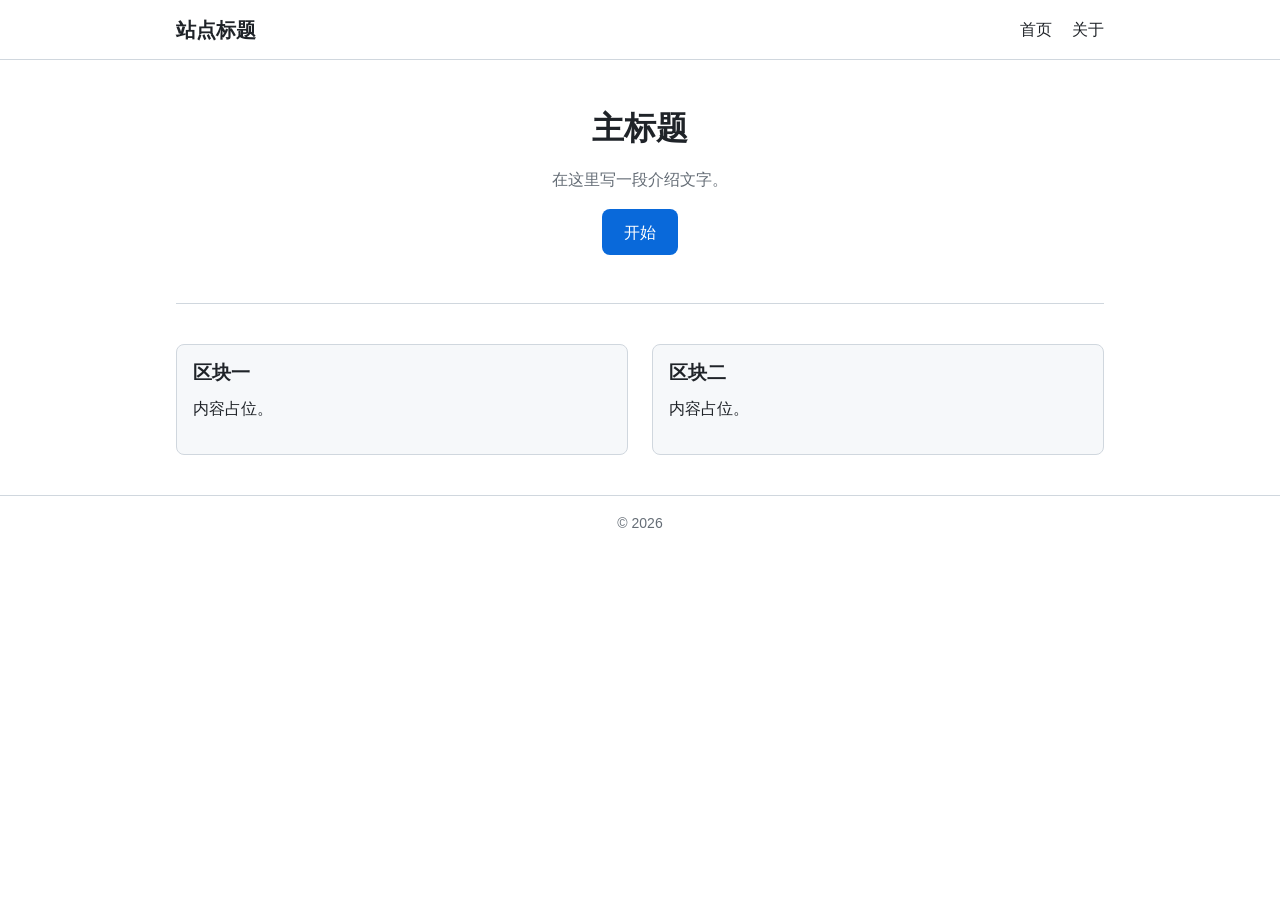
==== index.html @ d93b7776 "重构：Java/Spring 工程改为纯静态 HTML 项目 移除 Maven 工程与全部 Java 源码（pom.xml 及 src/ 下 58 个 .java 文件）， 改为零依赖的静态站点骨架：" ====
<!DOCTYPE html>
<html lang="zh-CN">
<head>
    <meta charset="UTF-8">
    <meta name="viewport" content="width=device-width, initial-scale=1.0">
    <meta name="description" content="">
    <title></title>
    <link rel="stylesheet" href="css/style.css">
</head>
<body>

    <header class="site-header">
        <div class="container">
            <h1 class="site-title">站点标题</h1>
            <nav class="site-nav">
                <ul>
                    <li><a href="#">首页</a></li>
                    <li><a href="#">关于</a></li>
                </ul>
            </nav>
        </div>
    </header>

    <main class="container">

        <section class="hero">
            <h2>主标题</h2>
            <p>在这里写一段介绍文字。</p>
            <a class="btn" href="#">开始</a>
        </section>

        <section class="content">
            <article>
                <h3>区块一</h3>
                <p>内容占位。</p>
            </article>
            <article>
                <h3>区块二</h3>
                <p>内容占位。</p>
            </article>
        </section>

    </main>

    <footer class="site-footer">
        <div class="container">
            <p>&copy; 2026</p>
        </div>
    </footer>

    <script src="js/main.js"></script>
</body>
</html>
---- css/style.css ----
/* ===== 变量 ===== */
:root {
    --color-bg: #ffffff;
    --color-text: #1f2328;
    --color-muted: #656d76;
    --color-border: #d0d7de;
    --color-primary: #0969da;
    --color-surface: #f6f8fa;

    --radius: 8px;
    --space: 1rem;
    --max-width: 960px;

    --font-sans: -apple-system, BlinkMacSystemFont, "Segoe UI", "PingFang SC",
                 "Hiragino Sans GB", "Microsoft YaHei", sans-serif;
}

/* ===== 基础重置 ===== */
*,
*::before,
*::after {
    box-sizing: border-box;
}

body {
    margin: 0;
    font-family: var(--font-sans);
    font-size: 16px;
    line-height: 1.7;
    color: var(--color-text);
    background: var(--color-bg);
}

h1, h2, h3, h4 {
    margin: 0 0 0.5em;
    line-height: 1.3;
    font-weight: 600;
}

p { margin: 0 0 1em; }

a {
    color: var(--color-primary);
    text-decoration: none;
}
a:hover { text-decoration: underline; }

img { max-width: 100%; height: auto; display: block; }

/* ===== 布局 ===== */
.container {
    width: 100%;
    max-width: var(--max-width);
    margin: 0 auto;
    padding: 0 var(--space);
}

/* ===== 页头 ===== */
.site-header {
    border-bottom: 1px solid var(--color-border);
    padding: var(--space) 0;
}

.site-header .container {
    display: flex;
    flex-wrap: wrap;
    align-items: center;
    justify-content: space-between;
    gap: var(--space);
}

.site-title {
    margin: 0;
    font-size: 1.25rem;
}

.site-nav ul {
    display: flex;
    gap: 1.25rem;
    margin: 0;
    padding: 0;
    list-style: none;
}

.site-nav a { color: var(--color-text); }
.site-nav a:hover { color: var(--color-primary); }

/* ===== 主视觉 ===== */
.hero {
    padding: 3rem 0;
    text-align: center;
    border-bottom: 1px solid var(--color-border);
}

.hero h2 { font-size: 2rem; }

.hero p {
    color: var(--color-muted);
    max-width: 40em;
    margin-inline: auto;
}

.btn {
    display: inline-block;
    padding: 0.6em 1.4em;
    border-radius: var(--radius);
    background: var(--color-primary);
    color: #fff;
}
.btn:hover {
    text-decoration: none;
    opacity: 0.9;
}

/* ===== 内容区 ===== */
.content {
    display: grid;
    grid-template-columns: repeat(auto-fit, minmax(260px, 1fr));
    gap: calc(var(--space) * 1.5);
    padding: 2.5rem 0;
}

.content article {
    padding: var(--space);
    border: 1px solid var(--color-border);
    border-radius: var(--radius);
    background: var(--color-surface);
}

/* ===== 页脚 ===== */
.site-footer {
    border-top: 1px solid var(--color-border);
    padding: var(--space) 0;
    color: var(--color-muted);
    font-size: 0.875rem;
    text-align: center;
}

.site-footer p { margin: 0; }

/* ===== 响应式 ===== */
@media (max-width: 600px) {
    .site-header .container { justify-content: center; text-align: center; }
    .hero { padding: 2rem 0; }
    .hero h2 { font-size: 1.5rem; }
}
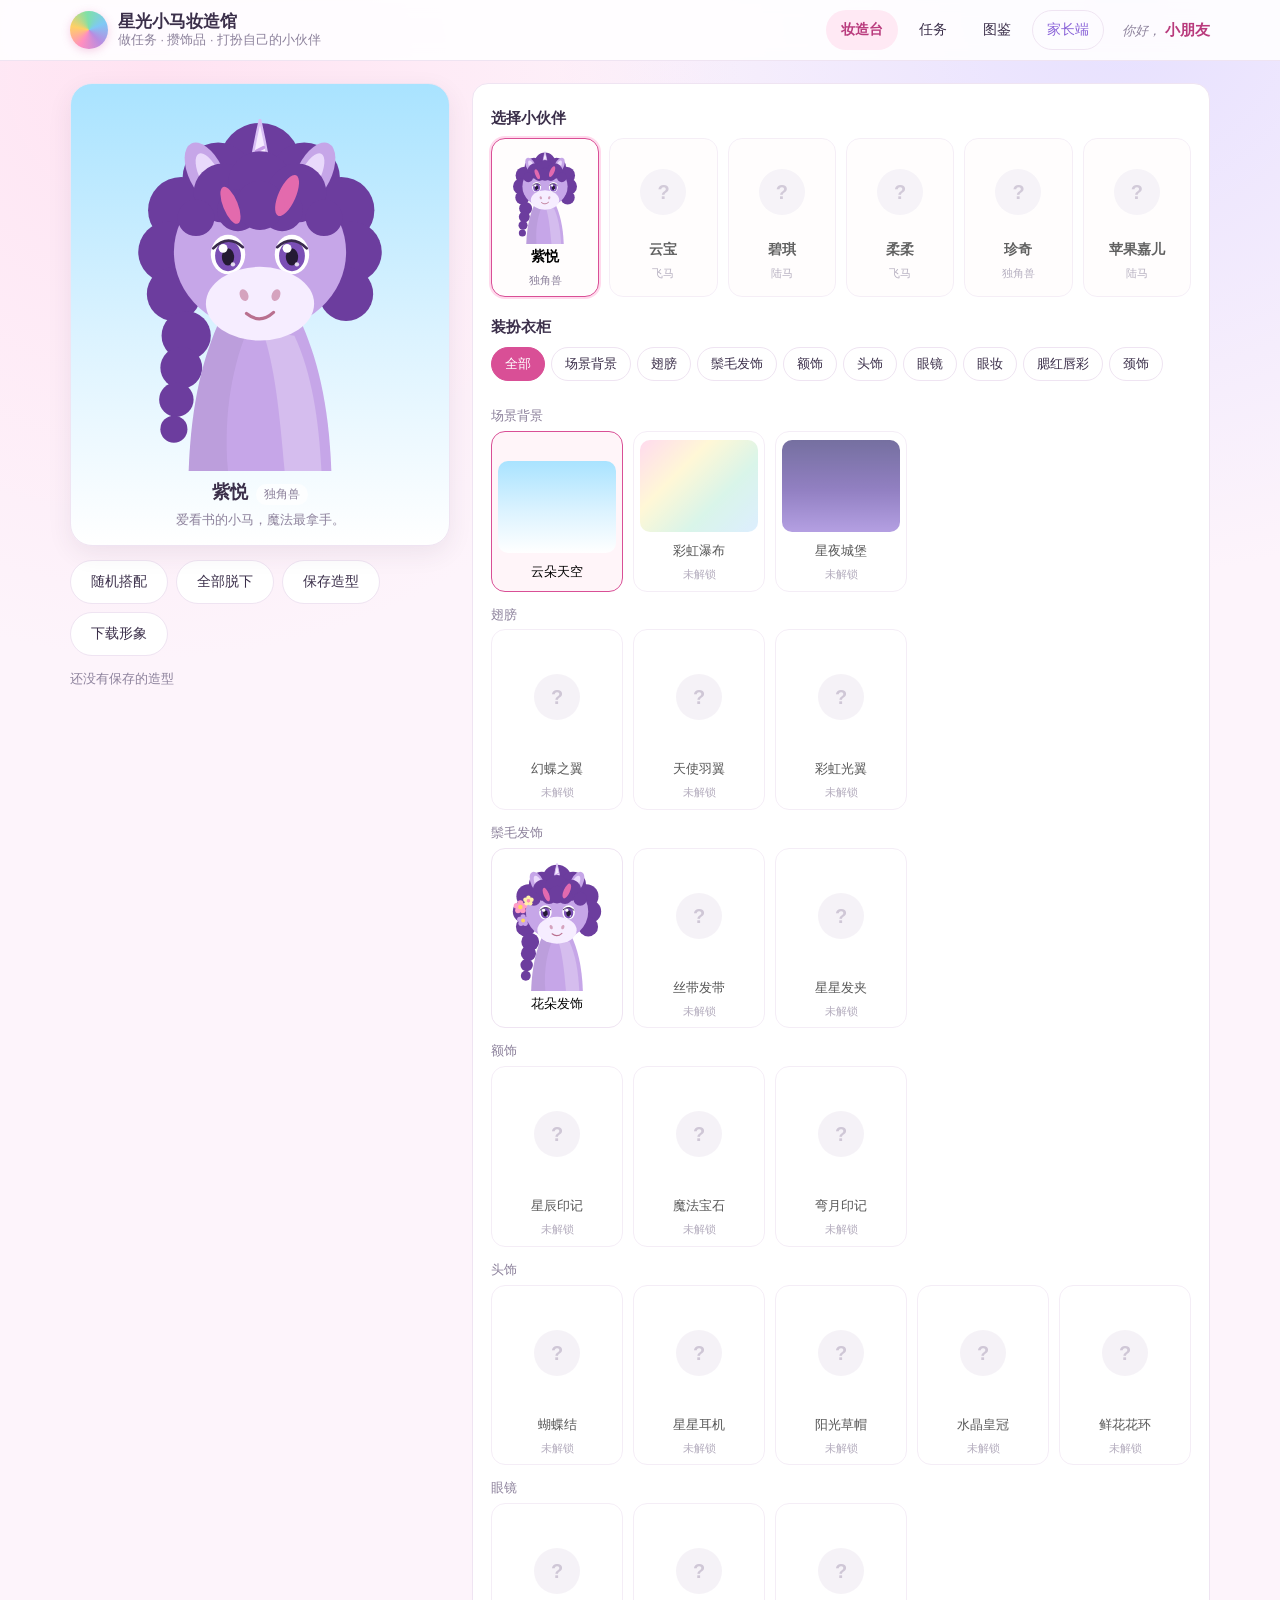
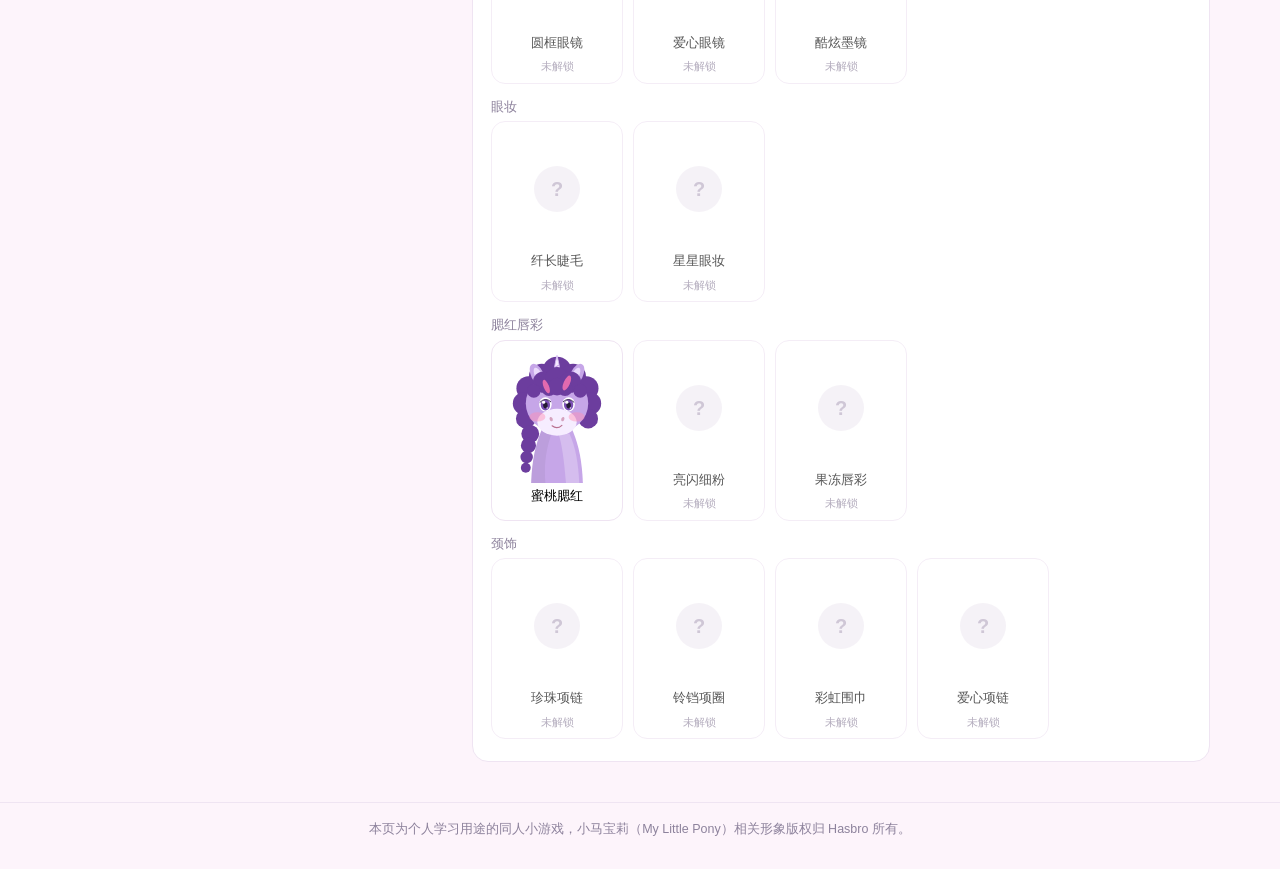
==== commit 18773306: "feat: 实现小马宝莉收集装扮游戏（玩家端 + 家长审核端） 基于纯静态技术栈（无构建、无后端、无第三方依赖）实现一套亲子向的小马收集装扮应用。  核心玩法：孩子完成预设任务并提交 -> 家长在管理" ====
--- a/index.html
+++ b/index.html
@@ -1,53 +1,43 @@
 <!DOCTYPE html>
 <html lang="zh-CN">
 <head>
-    <meta charset="UTF-8">
-    <meta name="viewport" content="width=device-width, initial-scale=1.0">
-    <meta name="description" content="">
-    <title></title>
-    <link rel="stylesheet" href="css/style.css">
+<meta charset="UTF-8">
+<meta name="viewport" content="width=device-width, initial-scale=1">
+<title>星光小马妆造馆 · 玩家端</title>
+<link rel="stylesheet" href="css/style.css">
 </head>
 <body>
 
-    <header class="site-header">
-        <div class="container">
-            <h1 class="site-title">站点标题</h1>
-            <nav class="site-nav">
-                <ul>
-                    <li><a href="#">首页</a></li>
-                    <li><a href="#">关于</a></li>
-                </ul>
-            </nav>
-        </div>
-    </header>
+<header class="app-header">
+  <div class="wrap head-wrap">
+    <div class="brand">
+      <span class="brand-mark"></span>
+      <span class="brand-text">
+        <b>星光小马妆造馆</b>
+        <i>做任务 · 攒饰品 · 打扮自己的小伙伴</i>
+      </span>
+    </div>
+    <nav class="nav">
+      <button class="nav-btn" data-tab="studio" type="button">妆造台</button>
+      <button class="nav-btn" data-tab="tasks" type="button">任务<em id="pendingBadge" class="dot">0</em></button>
+      <button class="nav-btn" data-tab="gallery" type="button">图鉴</button>
+      <a class="nav-btn alt" href="admin.html">家长端</a>
+    </nav>
+    <div class="who"><i>你好，</i><b id="playerName">小朋友</b></div>
+  </div>
+</header>
 
-    <main class="container">
+<main class="wrap main">
+  <div id="panel"></div>
+</main>
 
-        <section class="hero">
-            <h2>主标题</h2>
-            <p>在这里写一段介绍文字。</p>
-            <a class="btn" href="#">开始</a>
-        </section>
+<footer class="app-footer">
+  <p>本页为个人学习用途的同人小游戏，小马宝莉（My Little Pony）相关形象版权归 Hasbro 所有。</p>
+</footer>
 
-        <section class="content">
-            <article>
-                <h3>区块一</h3>
-                <p>内容占位。</p>
-            </article>
-            <article>
-                <h3>区块二</h3>
-                <p>内容占位。</p>
-            </article>
-        </section>
-
-    </main>
-
-    <footer class="site-footer">
-        <div class="container">
-            <p>&copy; 2026</p>
-        </div>
-    </footer>
-
-    <script src="js/main.js"></script>
+<script src="js/data.js"></script>
+<script src="js/pony.js"></script>
+<script src="js/store.js"></script>
+<script src="js/app.js"></script>
 </body>
 </html>
--- a/css/style.css
+++ b/css/style.css
@@ -1,146 +1,653 @@
-/* ===== 变量 ===== */
+/* ===== 星光小马妆造馆 · 样式 ===== */
 :root {
-    --color-bg: #ffffff;
-    --color-text: #1f2328;
-    --color-muted: #656d76;
-    --color-border: #d0d7de;
-    --color-primary: #0969da;
-    --color-surface: #f6f8fa;
-
-    --radius: 8px;
-    --space: 1rem;
-    --max-width: 960px;
-
-    --font-sans: -apple-system, BlinkMacSystemFont, "Segoe UI", "PingFang SC",
-                 "Hiragino Sans GB", "Microsoft YaHei", sans-serif;
-}
-
-/* ===== 基础重置 ===== */
-*,
-*::before,
-*::after {
-    box-sizing: border-box;
-}
+  --c-page: #fdf4fb;
+  --c-card: #ffffff;
+  --c-text: #3b2f4a;
+  --c-muted: #8d829c;
+  --c-line: #efe4f2;
+  --c-primary: #d94f96;
+  --c-primary-dk: #b93b7d;
+  --c-purple: #8a63d8;
+  --c-blue: #56a9e6;
+  --c-green: #4fae84;
+  --c-amber: #e9a51b;
+  --c-danger: #d9534f;
+  --radius: 16px;
+  --radius-sm: 10px;
+  --wrap: 1180px;
+  --font: -apple-system, BlinkMacSystemFont, "PingFang SC", "Hiragino Sans GB",
+          "Microsoft YaHei", "Segoe UI", sans-serif;
+}
+
+* { box-sizing: border-box; }
 
 body {
-    margin: 0;
-    font-family: var(--font-sans);
-    font-size: 16px;
-    line-height: 1.7;
-    color: var(--color-text);
-    background: var(--color-bg);
-}
-
-h1, h2, h3, h4 {
-    margin: 0 0 0.5em;
-    line-height: 1.3;
-    font-weight: 600;
-}
-
-p { margin: 0 0 1em; }
-
-a {
-    color: var(--color-primary);
-    text-decoration: none;
-}
-a:hover { text-decoration: underline; }
-
-img { max-width: 100%; height: auto; display: block; }
-
-/* ===== 布局 ===== */
-.container {
-    width: 100%;
-    max-width: var(--max-width);
-    margin: 0 auto;
-    padding: 0 var(--space);
-}
+  margin: 0;
+  font-family: var(--font);
+  font-size: 15px;
+  line-height: 1.7;
+  color: var(--c-text);
+  background: var(--c-page);
+  background-image:
+    radial-gradient(circle at 12% 8%, #ffe3f2 0, rgba(255, 227, 242, 0) 42%),
+    radial-gradient(circle at 88% 0%, #e6e0ff 0, rgba(230, 224, 255, 0) 40%);
+  background-attachment: fixed;
+  min-height: 100vh;
+}
+
+h1, h2, h3, h4, h5 { margin: 0 0 .5em; line-height: 1.35; font-weight: 600; }
+p { margin: 0 0 .8em; }
+.wrap { width: 100%; max-width: var(--wrap); margin: 0 auto; padding: 0 20px; }
+.muted { color: var(--c-muted); }
+.sm { font-size: 13px; }
+.mono { font-family: ui-monospace, SFMono-Regular, Menlo, Consolas, monospace; font-size: 12px; }
 
 /* ===== 页头 ===== */
-.site-header {
-    border-bottom: 1px solid var(--color-border);
-    padding: var(--space) 0;
-}
-
-.site-header .container {
-    display: flex;
-    flex-wrap: wrap;
-    align-items: center;
-    justify-content: space-between;
-    gap: var(--space);
-}
-
-.site-title {
-    margin: 0;
-    font-size: 1.25rem;
-}
-
-.site-nav ul {
-    display: flex;
-    gap: 1.25rem;
-    margin: 0;
-    padding: 0;
-    list-style: none;
-}
-
-.site-nav a { color: var(--color-text); }
-.site-nav a:hover { color: var(--color-primary); }
-
-/* ===== 主视觉 ===== */
-.hero {
-    padding: 3rem 0;
-    text-align: center;
-    border-bottom: 1px solid var(--color-border);
-}
-
-.hero h2 { font-size: 2rem; }
-
-.hero p {
-    color: var(--color-muted);
-    max-width: 40em;
-    margin-inline: auto;
-}
-
+.app-header {
+  position: sticky;
+  top: 0;
+  z-index: 20;
+  background: rgba(255, 255, 255, .88);
+  backdrop-filter: saturate(180%) blur(10px);
+  border-bottom: 1px solid var(--c-line);
+}
+.head-wrap {
+  display: flex;
+  align-items: center;
+  gap: 18px;
+  padding-top: 10px;
+  padding-bottom: 10px;
+  flex-wrap: wrap;
+}
+.brand { display: flex; align-items: center; gap: 10px; }
+.brand-mark {
+  width: 38px; height: 38px; border-radius: 50%;
+  background: conic-gradient(from 210deg, #ff8fc0, #ffd066, #7fe0a8, #7fc8f5, #b98ce0, #ff8fc0);
+  box-shadow: 0 2px 8px rgba(217, 79, 150, .25);
+  flex: none;
+}
+.brand-mark.admin {
+  background: conic-gradient(from 30deg, #6f63c9, #56a9e6, #4fae84, #6f63c9);
+  box-shadow: 0 2px 8px rgba(111, 99, 201, .3);
+}
+.brand-text { display: flex; flex-direction: column; line-height: 1.25; }
+.brand-text b { font-size: 17px; font-weight: 600; }
+.brand-text i { font-style: normal; font-size: 12.5px; color: var(--c-muted); }
+
+.nav { display: flex; gap: 6px; flex-wrap: wrap; margin-left: auto; }
+.nav-btn {
+  position: relative;
+  appearance: none;
+  border: 1px solid transparent;
+  background: transparent;
+  color: var(--c-text);
+  font: inherit;
+  font-size: 14px;
+  padding: 7px 14px;
+  border-radius: 999px;
+  cursor: pointer;
+  text-decoration: none;
+  transition: background .15s, color .15s, border-color .15s;
+}
+.nav-btn:hover { background: #f8eff7; }
+.nav-btn.on { background: #ffe9f4; color: var(--c-primary-dk); font-weight: 600; }
+.nav-btn.alt { border-color: var(--c-line); color: var(--c-purple); }
+.dot {
+  display: inline-block;
+  min-width: 18px;
+  padding: 0 5px;
+  margin-left: 5px;
+  border-radius: 999px;
+  background: var(--c-primary);
+  color: #fff;
+  font-size: 11px;
+  font-style: normal;
+  line-height: 18px;
+  text-align: center;
+  vertical-align: 1px;
+}
+.who { font-size: 13px; color: var(--c-muted); display: flex; gap: 4px; align-items: baseline; }
+.who b { color: var(--c-primary-dk); font-size: 15px; }
+
+.main { padding: 22px 20px 40px; }
+.app-footer {
+  border-top: 1px solid var(--c-line);
+  padding: 16px 20px 28px;
+  text-align: center;
+  color: var(--c-muted);
+  font-size: 12.5px;
+}
+.app-footer p { margin: 0; }
+
+/* ===== 通用控件 ===== */
 .btn {
-    display: inline-block;
-    padding: 0.6em 1.4em;
-    border-radius: var(--radius);
-    background: var(--color-primary);
-    color: #fff;
-}
-.btn:hover {
-    text-decoration: none;
-    opacity: 0.9;
-}
-
-/* ===== 内容区 ===== */
-.content {
-    display: grid;
-    grid-template-columns: repeat(auto-fit, minmax(260px, 1fr));
-    gap: calc(var(--space) * 1.5);
-    padding: 2.5rem 0;
-}
-
-.content article {
-    padding: var(--space);
-    border: 1px solid var(--color-border);
-    border-radius: var(--radius);
-    background: var(--color-surface);
-}
-
-/* ===== 页脚 ===== */
-.site-footer {
-    border-top: 1px solid var(--color-border);
-    padding: var(--space) 0;
-    color: var(--color-muted);
-    font-size: 0.875rem;
-    text-align: center;
-}
-
-.site-footer p { margin: 0; }
+  appearance: none;
+  border: 1px solid transparent;
+  border-radius: 999px;
+  padding: 9px 20px;
+  font: inherit;
+  font-size: 14px;
+  cursor: pointer;
+  background: #f2eaf5;
+  color: var(--c-text);
+  transition: transform .08s, opacity .15s, background .15s;
+  white-space: nowrap;
+}
+.btn:hover { opacity: .92; }
+.btn:active { transform: translateY(1px); }
+.btn.primary { background: var(--c-primary); color: #fff; }
+.btn.ghost { background: #fff; border-color: var(--c-line); }
+.btn.danger { background: var(--c-danger); color: #fff; }
+.btn.sm { padding: 7px 15px; font-size: 13.5px; }
+.btn.xs { padding: 4px 11px; font-size: 12.5px; }
+
+.ipt {
+  appearance: none;
+  border: 1px solid var(--c-line);
+  border-radius: var(--radius-sm);
+  padding: 9px 12px;
+  font: inherit;
+  font-size: 14px;
+  background: #fff;
+  color: var(--c-text);
+  width: 100%;
+}
+.ipt:focus { outline: none; border-color: var(--c-primary); }
+.ipt.big { font-size: 16px; padding: 11px 14px; text-align: center; letter-spacing: 4px; }
+
+.ta {
+  width: 100%;
+  border: 1px solid var(--c-line);
+  border-radius: var(--radius-sm);
+  padding: 10px 12px;
+  font: inherit;
+  font-size: 14px;
+  resize: vertical;
+  background: #fff;
+  color: var(--c-text);
+}
+.ta:focus { outline: none; border-color: var(--c-primary); }
+
+.tag {
+  display: inline-block;
+  padding: 2px 9px;
+  border-radius: 999px;
+  background: #efe6fb;
+  color: var(--c-purple);
+  font-size: 11.5px;
+}
+.badge {
+  display: inline-block;
+  padding: 2px 10px;
+  border-radius: 999px;
+  font-size: 11.5px;
+  background: #f2eef5;
+  color: var(--c-muted);
+}
+.badge.pending { background: #fff2d9; color: #a06a10; }
+.badge.approved { background: #e2f6ec; color: #2f7a55; }
+.badge.rejected { background: #fde8e7; color: #a63b37; }
+.badge.todo { background: #f2eef5; color: var(--c-muted); }
+
+.rw {
+  display: inline-block;
+  padding: 3px 10px;
+  margin: 2px 4px 2px 0;
+  border-radius: 999px;
+  background: #ffeaf3;
+  color: var(--c-primary-dk);
+  font-size: 12px;
+}
+
+.empty {
+  padding: 40px 16px;
+  text-align: center;
+  color: var(--c-muted);
+  background: #fff;
+  border: 1px dashed var(--c-line);
+  border-radius: var(--radius);
+}
+.sec-title {
+  font-size: 15px;
+  margin: 20px 0 10px;
+  display: flex;
+  align-items: center;
+  gap: 8px;
+}
+.sec-title em {
+  font-style: normal;
+  font-size: 12px;
+  color: var(--c-muted);
+  background: #f7f0f8;
+  padding: 1px 8px;
+  border-radius: 999px;
+}
+
+.warnbar {
+  background: #fff4d6;
+  color: #8a5a00;
+  padding: 10px 20px;
+  font-size: 13px;
+  text-align: center;
+  border-bottom: 1px solid #f0dca8;
+}
+.warnbar code { background: rgba(0, 0, 0, .06); padding: 1px 5px; border-radius: 4px; }
+
+.toast {
+  position: fixed;
+  left: 50%;
+  bottom: 40px;
+  transform: translateX(-50%);
+  background: rgba(59, 47, 74, .94);
+  color: #fff;
+  padding: 10px 22px;
+  border-radius: 999px;
+  font-size: 14px;
+  z-index: 99;
+  transition: opacity .4s, transform .4s;
+  box-shadow: 0 6px 20px rgba(0, 0, 0, .18);
+}
+.toast.out { opacity: 0; transform: translate(-50%, 10px); }
+
+/* ===== 弹层 ===== */
+.modal {
+  position: fixed;
+  inset: 0;
+  background: rgba(59, 47, 74, .38);
+  display: flex;
+  align-items: center;
+  justify-content: center;
+  padding: 20px;
+  z-index: 60;
+}
+.modal-card {
+  background: #fff;
+  border-radius: 20px;
+  padding: 24px;
+  width: 100%;
+  max-width: 460px;
+  max-height: 86vh;
+  overflow: auto;
+  box-shadow: 0 16px 44px rgba(59, 47, 74, .24);
+}
+.modal-card h3 { font-size: 18px; }
+.modal-actions {
+  display: flex;
+  gap: 10px;
+  justify-content: flex-end;
+  margin-top: 18px;
+  flex-wrap: wrap;
+}
+.lock-task {
+  background: #fdf3f8;
+  border: 1px solid var(--c-line);
+  border-radius: var(--radius-sm);
+  padding: 14px;
+  margin: 6px 0 12px;
+}
+.lock-task h4 { margin: 6px 0; font-size: 16px; }
+
+.lock-q {
+  display: inline-flex;
+  align-items: center;
+  justify-content: center;
+  width: 46px;
+  height: 46px;
+  border-radius: 50%;
+  background: #f1ecf4;
+  color: #b7abc2;
+  font-size: 20px;
+  font-weight: 600;
+}
+
+/* ===== 妆造台 ===== */
+.studio {
+  display: grid;
+  grid-template-columns: minmax(300px, 380px) 1fr;
+  gap: 22px;
+  align-items: start;
+}
+.stage-card {
+  position: relative;
+  border-radius: 22px;
+  padding: 18px 18px 14px;
+  text-align: center;
+  overflow: hidden;
+  border: 1px solid var(--c-line);
+  box-shadow: 0 8px 24px rgba(59, 47, 74, .08);
+}
+.stage-card svg { display: block; margin: 0 auto; max-width: 100%; height: auto; }
+.stage-name {
+  font-size: 18px;
+  font-weight: 600;
+  margin-top: 6px;
+  color: var(--c-text);
+}
+.stage-name span {
+  display: inline-block;
+  margin-left: 8px;
+  font-size: 11.5px;
+  font-weight: 400;
+  color: var(--c-muted);
+  background: rgba(255, 255, 255, .75);
+  padding: 1px 8px;
+  border-radius: 999px;
+}
+.stage-desc { font-size: 13px; color: var(--c-muted); margin: 2px 0 0; }
+.stage-actions { display: flex; gap: 8px; flex-wrap: wrap; margin-top: 14px; }
+.looks {
+  margin-top: 12px;
+  display: flex;
+  gap: 8px;
+  flex-wrap: wrap;
+  align-items: center;
+  font-size: 13px;
+}
+.look-chip {
+  display: inline-flex;
+  align-items: center;
+  background: #fff;
+  border: 1px solid var(--c-line);
+  border-radius: 999px;
+  overflow: hidden;
+}
+.look-load, .look-del {
+  appearance: none;
+  border: none;
+  background: transparent;
+  font: inherit;
+  font-size: 13px;
+  cursor: pointer;
+  padding: 5px 12px;
+  color: var(--c-text);
+}
+.look-del { padding: 5px 9px; color: var(--c-danger); border-left: 1px solid var(--c-line); }
+
+.wardrobe {
+  background: #fff;
+  border: 1px solid var(--c-line);
+  border-radius: var(--radius);
+  padding: 4px 18px 22px;
+}
+.pony-list {
+  display: grid;
+  grid-template-columns: repeat(auto-fill, minmax(96px, 1fr));
+  gap: 10px;
+}
+.pony-list.big { grid-template-columns: repeat(auto-fill, minmax(120px, 1fr)); }
+.pony-chip {
+  appearance: none;
+  border: 1px solid var(--c-line);
+  background: #fffdfd;
+  border-radius: 14px;
+  padding: 8px 6px 6px;
+  cursor: pointer;
+  display: flex;
+  flex-direction: column;
+  align-items: center;
+  gap: 2px;
+  font: inherit;
+  transition: border-color .15s, box-shadow .15s, transform .1s;
+}
+.pony-chip:hover { border-color: var(--c-primary); transform: translateY(-2px); }
+.pony-chip.on { border-color: var(--c-primary); box-shadow: 0 0 0 2px #ffd9ec; }
+.pony-chip.locked { opacity: .62; }
+.pony-chip-art { display: flex; align-items: center; justify-content: center; min-height: 90px; }
+.pony-chip-art svg { display: block; max-width: 100%; height: auto; }
+.pony-chip-name { font-size: 13.5px; font-weight: 600; }
+.pony-chip-race { font-size: 11px; color: var(--c-muted); }
+
+.cat-tabs { display: flex; gap: 6px; flex-wrap: wrap; margin-bottom: 4px; }
+.cat {
+  appearance: none;
+  border: 1px solid var(--c-line);
+  background: #fff;
+  border-radius: 999px;
+  padding: 5px 13px;
+  font: inherit;
+  font-size: 13px;
+  cursor: pointer;
+  color: var(--c-text);
+}
+.cat.on { background: var(--c-primary); border-color: var(--c-primary); color: #fff; }
+.item-tip { font-size: 12.5px; color: var(--c-muted); min-height: 22px; }
+
+.item-grid { display: flex; flex-direction: column; gap: 14px; }
+.item-group h4 { font-size: 13px; color: var(--c-muted); margin: 0 0 6px; font-weight: 500; }
+.item-row { display: grid; grid-template-columns: repeat(auto-fill, minmax(112px, 1fr)); gap: 10px; }
+.item-cell {
+  appearance: none;
+  border: 1px solid var(--c-line);
+  background: #fff;
+  border-radius: 14px;
+  padding: 8px 6px 7px;
+  cursor: pointer;
+  display: flex;
+  flex-direction: column;
+  align-items: center;
+  gap: 3px;
+  font: inherit;
+  transition: border-color .15s, transform .1s;
+}
+.item-cell:hover { transform: translateY(-2px); border-color: var(--c-primary); }
+.item-cell.on { border-color: var(--c-primary); background: #fff5f9; }
+.item-cell.locked { opacity: .66; }
+.cell-art { display: flex; align-items: center; justify-content: center; min-height: 118px; }
+.cell-art svg { display: block; max-width: 100%; height: auto; }
+.cell-name { font-size: 12.5px; }
+.cell-lock { font-size: 11px; color: var(--c-muted); }
+.bg-cell { min-height: 150px; justify-content: flex-end; }
+.cell-bg {
+  display: block;
+  width: 100%;
+  height: 92px;
+  border-radius: 10px;
+  margin-bottom: 6px;
+}
+
+/* 背景配方 */
+.bg-sky { background: linear-gradient(180deg, #a9e3ff 0%, #dcf3ff 55%, #ffffff 100%); }
+.bg-rainbow { background: linear-gradient(135deg, #ffc9e6 0%, #fff4c2 34%, #c6f0df 66%, #cbe6ff 100%); }
+.bg-night { background: linear-gradient(180deg, #2f2670 0%, #5b40a4 55%, #8e6fd4 100%); }
+
+/* ===== 任务中心 ===== */
+.tasks { background: #fff; border: 1px solid var(--c-line); border-radius: var(--radius); padding: 18px 20px 24px; }
+.task-head { display: flex; justify-content: space-between; align-items: flex-start; gap: 16px; flex-wrap: wrap; }
+.task-head .sec-title { margin-top: 0; }
+.chips { display: flex; gap: 6px; flex-wrap: wrap; }
+.chip {
+  appearance: none;
+  border: 1px solid var(--c-line);
+  background: #fff;
+  border-radius: 999px;
+  padding: 5px 13px;
+  font: inherit;
+  font-size: 13px;
+  cursor: pointer;
+  color: var(--c-text);
+}
+.chip.on { background: var(--c-purple); border-color: var(--c-purple); color: #fff; }
+
+.task-list {
+  margin-top: 16px;
+  display: grid;
+  grid-template-columns: repeat(auto-fill, minmax(280px, 1fr));
+  gap: 14px;
+}
+.task-card {
+  border: 1px solid var(--c-line);
+  border-radius: var(--radius);
+  padding: 14px 16px;
+  background: #fffdfd;
+  transition: box-shadow .2s, border-color .2s;
+}
+.task-card.pending { border-color: #f3d9a4; background: #fffaf0; }
+.task-card.approved { border-color: #bfe6d2; background: #f8fdfa; }
+.task-card.rejected { border-color: #f3c2c0; background: #fff8f7; }
+.task-card.focus { box-shadow: 0 0 0 3px #ffd9ec; }
+.task-top { display: flex; justify-content: space-between; align-items: center; gap: 8px; }
+.task-title { font-size: 16px; margin: 8px 0 4px; }
+.task-desc { font-size: 13px; color: var(--c-muted); margin: 0 0 8px; }
+.task-note, .task-reason {
+  font-size: 12.5px;
+  margin: 0 0 6px;
+  padding: 7px 10px;
+  border-radius: 8px;
+  background: #f6f1f8;
+  color: #5d5070;
+}
+.task-reason { background: #fdeceb; color: #a63b37; }
+.task-rewards { margin: 6px 0 10px; }
+.task-foot { display: flex; justify-content: flex-end; }
+.ok { color: var(--c-green); font-size: 13px; }
+
+/* ===== 图鉴 ===== */
+.gallery { background: #fff; border: 1px solid var(--c-line); border-radius: var(--radius); padding: 18px 20px 26px; }
+.progress-box { display: grid; grid-template-columns: repeat(auto-fit, minmax(200px, 1fr)); gap: 14px; }
+.pg { display: flex; justify-content: space-between; font-size: 13px; }
+.pg b { color: var(--c-primary-dk); }
+.bar { height: 8px; border-radius: 999px; background: #f2ecf5; overflow: hidden; margin-bottom: 8px; }
+.bar i { display: block; height: 100%; background: linear-gradient(90deg, #ff9bc6, #b98ce0); }
+.mini-grid { display: grid; grid-template-columns: repeat(auto-fill, minmax(104px, 1fr)); gap: 10px; }
+.mini {
+  border: 1px solid var(--c-line);
+  border-radius: 12px;
+  padding: 6px;
+  text-align: center;
+  font-size: 12px;
+  background: #fffdfd;
+  display: flex;
+  flex-direction: column;
+  align-items: center;
+  gap: 4px;
+}
+.mini.locked { opacity: .55; }
+.mini-art { display: flex; justify-content: center; }
+.mini-art svg { display: block; max-width: 100%; height: auto; }
+.mini .cell-bg { height: 60px; }
+
+/* ===== 管理端 ===== */
+.lock { padding-top: 60px; padding-bottom: 60px; }
+.lock-card {
+  max-width: 380px;
+  margin: 0 auto;
+  background: #fff;
+  border: 1px solid var(--c-line);
+  border-radius: 20px;
+  padding: 28px;
+  text-align: center;
+  box-shadow: 0 8px 26px rgba(59, 47, 74, .08);
+}
+.pin-err { color: var(--c-danger); font-size: 13px; min-height: 22px; margin: 6px 0 10px; }
+.adm-head { margin-bottom: 16px; }
+.adm-head .sec-title { margin-top: 0; font-size: 18px; }
+.adm-head em { background: var(--c-primary); color: #fff; }
+
+.rev-list { display: grid; gap: 14px; }
+.rev-card {
+  display: grid;
+  grid-template-columns: 1fr 200px;
+  gap: 16px;
+  background: #fff;
+  border: 1px solid var(--c-line);
+  border-radius: var(--radius);
+  padding: 16px 18px;
+}
+.rev-main h4 { font-size: 16px; margin: 8px 0 4px; }
+.rev-desc { font-size: 13px; color: var(--c-muted); margin: 0 0 8px; }
+.rev-note {
+  font-size: 13px;
+  background: #f6f1f8;
+  border-radius: 8px;
+  padding: 8px 11px;
+  margin: 0 0 6px;
+}
+.rev-time { font-size: 12px; color: var(--c-muted); margin: 0; }
+.rev-side { display: flex; flex-direction: column; align-items: stretch; gap: 8px; }
+.rev-rw { margin-bottom: 4px; }
+
+.table { border: 1px solid var(--c-line); border-radius: var(--radius); overflow: hidden; background: #fff; }
+.tr {
+  display: grid;
+  grid-template-columns: 1.4fr 1.2fr 92px 150px;
+  gap: 10px;
+  padding: 10px 14px;
+  align-items: center;
+  border-bottom: 1px solid var(--c-line);
+  font-size: 13.5px;
+}
+.tr:last-child { border-bottom: none; }
+.tr.head { background: #faf6fb; color: var(--c-muted); font-size: 12.5px; }
+.tname i { display: block; font-style: normal; font-size: 11.5px; color: var(--c-muted); }
+.trw { font-size: 12.5px; color: var(--c-muted); }
+.tops { display: flex; gap: 6px; flex-wrap: wrap; justify-content: flex-end; }
+
+.manage-grid { display: grid; grid-template-columns: repeat(auto-fill, minmax(112px, 1fr)); gap: 12px; }
+.mg {
+  border: 1px solid var(--c-line);
+  border-radius: 14px;
+  padding: 10px 8px;
+  background: #fffdfd;
+  display: flex;
+  flex-direction: column;
+  align-items: center;
+  gap: 6px;
+}
+.mg.on { border-color: #cfeee0; background: #fbfefc; }
+.mg-art { display: flex; align-items: center; justify-content: center; min-height: 92px; width: 100%; }
+.mg-art.cell-bg { height: 92px; border-radius: 12px; }
+.mg-name { font-size: 12.5px; }
+
+.form-row { display: flex; align-items: center; gap: 10px; margin-bottom: 12px; flex-wrap: wrap; }
+.form-row.wrap { flex-wrap: wrap; }
+.form-row label { min-width: 90px; font-size: 13.5px; color: var(--c-muted); }
+.form-row .ipt { max-width: 260px; }
+.form-col { display: flex; flex-direction: column; gap: 10px; }
+
+.stat-grid { display: grid; grid-template-columns: repeat(auto-fit, minmax(110px, 1fr)); gap: 12px; }
+.stat {
+  background: #fdf7fb;
+  border: 1px solid var(--c-line);
+  border-radius: 12px;
+  padding: 12px;
+  text-align: center;
+}
+.stat b { display: block; font-size: 20px; color: var(--c-primary-dk); }
+.stat span { font-size: 12.5px; color: var(--c-muted); }
+
+.log { display: grid; gap: 6px; }
+.log-row {
+  display: grid;
+  grid-template-columns: 80px 1fr 110px;
+  gap: 10px;
+  font-size: 12.5px;
+  padding: 6px 10px;
+  background: #fbf8fc;
+  border-radius: 8px;
+}
+.log-act { color: var(--c-purple); }
+.log-detail { color: var(--c-muted); }
+.log-time { color: var(--c-muted); text-align: right; }
+
+.rw-picker { max-height: 240px; overflow: auto; border: 1px solid var(--c-line); border-radius: var(--radius-sm); padding: 10px 12px; }
+.rw-group { margin-bottom: 10px; }
+.rw-group h5 { margin: 0 0 4px; font-size: 12.5px; color: var(--c-muted); font-weight: 500; }
+.ck { display: inline-flex; align-items: center; gap: 4px; margin: 0 10px 4px 0; font-size: 12.5px; cursor: pointer; }
 
 /* ===== 响应式 ===== */
-@media (max-width: 600px) {
-    .site-header .container { justify-content: center; text-align: center; }
-    .hero { padding: 2rem 0; }
-    .hero h2 { font-size: 1.5rem; }
-}
+@media (max-width: 900px) {
+  .studio { grid-template-columns: 1fr; }
+  .rev-card { grid-template-columns: 1fr; }
+  .nav { width: 100%; margin-left: 0; }
+  .who { margin-left: auto; }
+}
+@media (max-width: 640px) {
+  body { font-size: 14.5px; }
+  .head-wrap { gap: 10px; }
+  .tr { grid-template-columns: 1fr 80px; grid-auto-rows: auto; row-gap: 4px; }
+  .tr.head { display: none; }
+  .tops { justify-content: flex-start; }
+  .log-row { grid-template-columns: 1fr; }
+  .log-time { text-align: left; }
+  .stage-actions .btn { flex: 1; }
+}
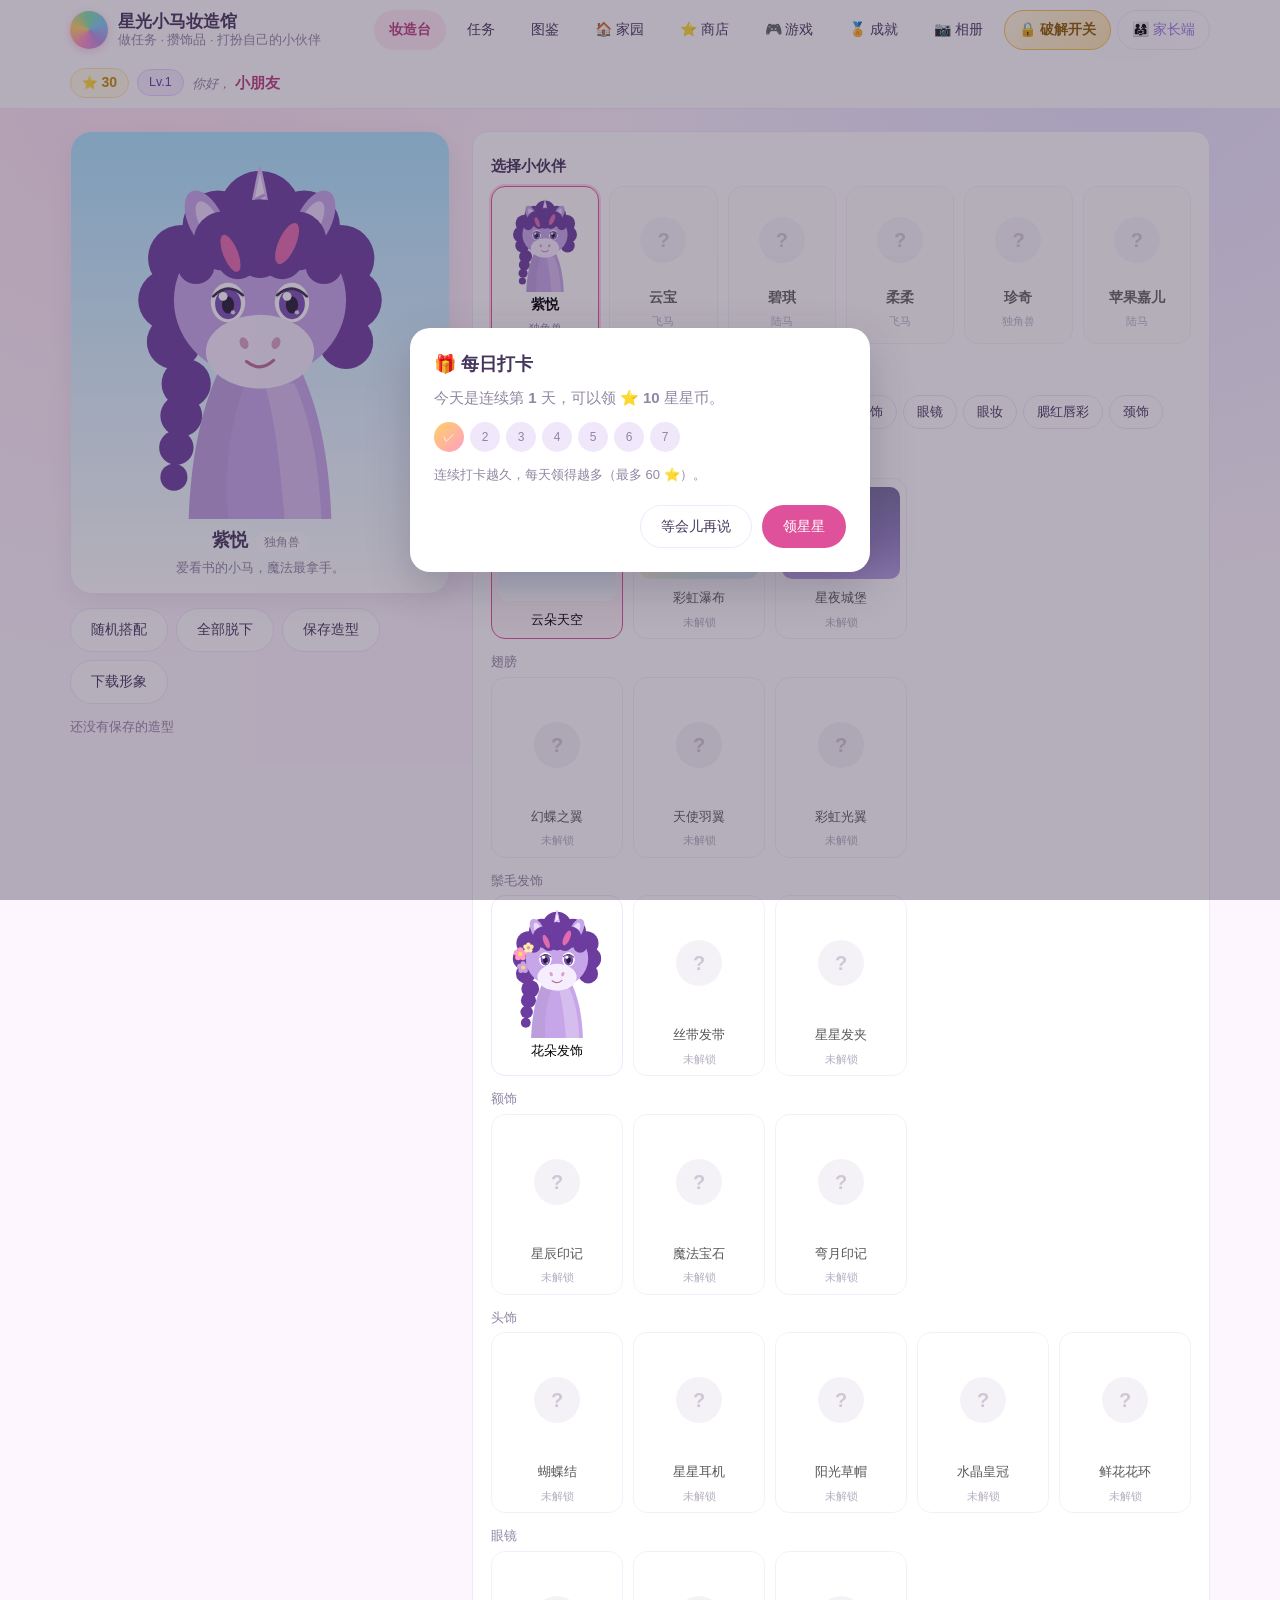
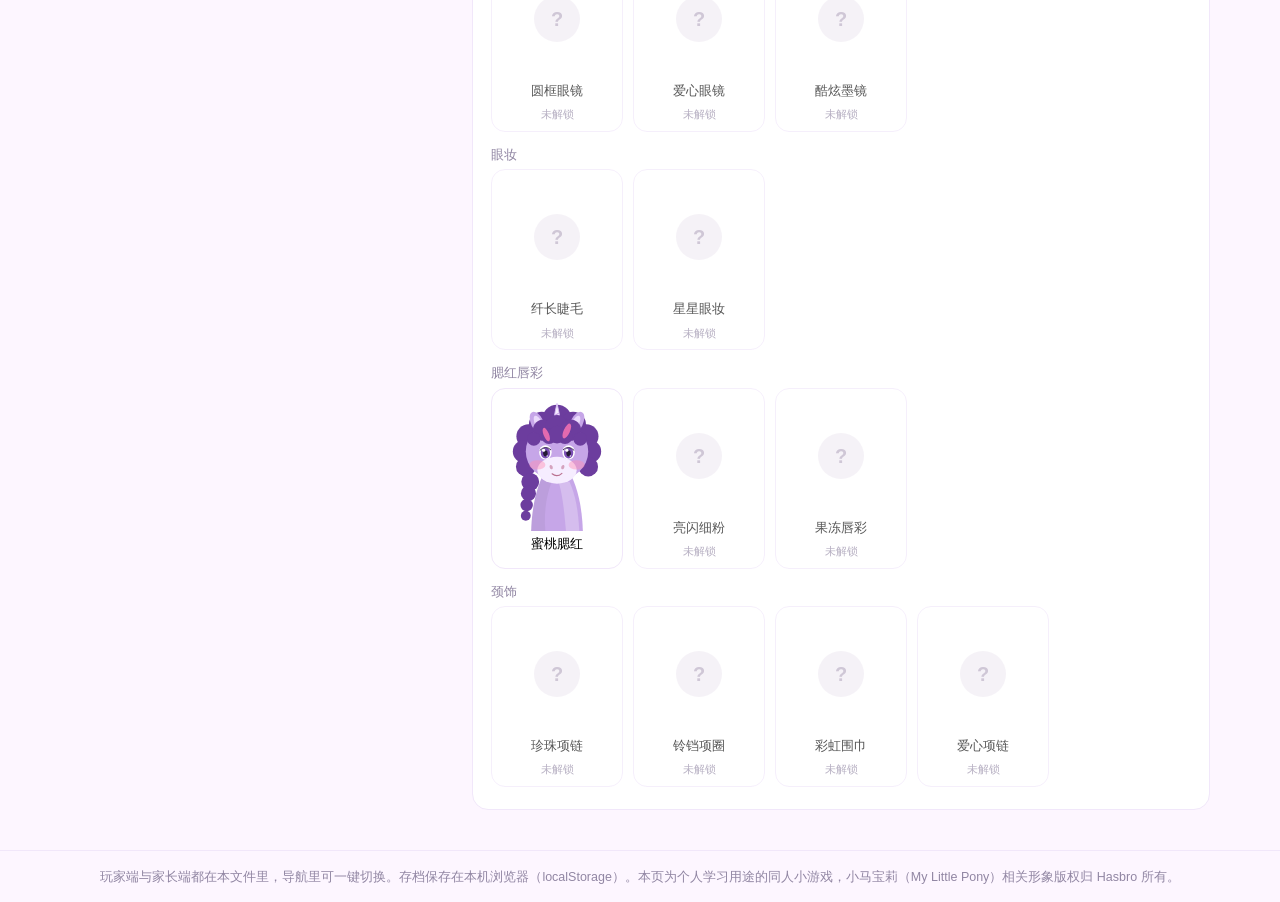
==== commit 76271111: "发布手机版单文件（GitHub Pages）" ====
--- a/index.html
+++ b/index.html
@@ -2,42 +2,5458 @@
 <html lang="zh-CN">
 <head>
 <meta charset="UTF-8">
-<meta name="viewport" content="width=device-width, initial-scale=1">
-<title>星光小马妆造馆 · 玩家端</title>
-<link rel="stylesheet" href="css/style.css">
+<meta name="viewport" content="width=device-width, initial-scale=1, maximum-scale=1, user-scalable=no, viewport-fit=cover">
+<meta name="apple-mobile-web-app-capable" content="yes">
+<meta name="mobile-web-app-capable" content="yes">
+<meta name="theme-color" content="#e0519c">
+<title>星光小马妆造馆</title>
+<style>
+/* ===== 星光小马妆造馆 · 样式 ===== */
+:root {
+  --c-page: #fdf6ff;
+  --c-card: #ffffff;
+  --c-text: #45355c;
+  --c-muted: #9186a3;
+  --c-line: #f1e7fa;
+  --c-primary: #e0519c;
+  --c-primary-dk: #b93b7d;
+  --c-purple: #9a7ae0;
+  --c-blue: #56a9e6;
+  --c-green: #4fae84;
+  --c-amber: #f0a91b;
+  --c-danger: #d9534f;
+  --c-pink-soft: #ffeaf5;
+  --c-mint-soft: #e6f8f2;
+  --c-sky-soft: #e8f4ff;
+  --radius: 16px;
+  --radius-sm: 10px;
+  --wrap: 1180px;
+  --font: -apple-system, BlinkMacSystemFont, "PingFang SC", "Hiragino Sans GB",
+          "Microsoft YaHei", "Segoe UI", sans-serif;
+}
+
+* { box-sizing: border-box; }
+
+body {
+  margin: 0;
+  font-family: var(--font);
+  font-size: 15px;
+  line-height: 1.7;
+  color: var(--c-text);
+  background: var(--c-page);
+  background-image:
+    radial-gradient(circle at 12% 8%, #ffe3f2 0, rgba(255, 227, 242, 0) 42%),
+    radial-gradient(circle at 88% 0%, #e6e0ff 0, rgba(230, 224, 255, 0) 40%);
+  background-attachment: fixed;
+  min-height: 100vh;
+}
+
+h1, h2, h3, h4, h5 { margin: 0 0 .5em; line-height: 1.35; font-weight: 600; }
+p { margin: 0 0 .8em; }
+.wrap { width: 100%; max-width: var(--wrap); margin: 0 auto; padding: 0 20px; }
+.muted { color: var(--c-muted); }
+.sm { font-size: 13px; }
+.mono { font-family: ui-monospace, SFMono-Regular, Menlo, Consolas, monospace; font-size: 12px; }
+
+/* ===== 页头 ===== */
+.app-header {
+  position: sticky;
+  top: 0;
+  z-index: 20;
+  background: rgba(255, 255, 255, .88);
+  backdrop-filter: saturate(180%) blur(10px);
+  border-bottom: 1px solid var(--c-line);
+}
+.head-wrap {
+  display: flex;
+  align-items: center;
+  gap: 18px;
+  padding-top: 10px;
+  padding-bottom: 10px;
+  flex-wrap: wrap;
+}
+.brand { display: flex; align-items: center; gap: 10px; }
+.brand-mark {
+  width: 38px; height: 38px; border-radius: 50%;
+  background: conic-gradient(from 210deg, #ff8fc0, #ffd066, #7fe0a8, #7fc8f5, #b98ce0, #ff8fc0);
+  box-shadow: 0 2px 8px rgba(217, 79, 150, .25);
+  flex: none;
+}
+.brand-mark.admin {
+  background: conic-gradient(from 30deg, #6f63c9, #56a9e6, #4fae84, #6f63c9);
+  box-shadow: 0 2px 8px rgba(111, 99, 201, .3);
+}
+.brand-text { display: flex; flex-direction: column; line-height: 1.25; }
+.brand-text b { font-size: 17px; font-weight: 600; }
+.brand-text i { font-style: normal; font-size: 12.5px; color: var(--c-muted); }
+
+.nav { display: flex; gap: 6px; flex-wrap: wrap; margin-left: auto; }
+.nav-btn {
+  position: relative;
+  appearance: none;
+  border: 1px solid transparent;
+  background: transparent;
+  color: var(--c-text);
+  font: inherit;
+  font-size: 14px;
+  padding: 7px 14px;
+  border-radius: 999px;
+  cursor: pointer;
+  text-decoration: none;
+  transition: background .15s, color .15s, border-color .15s;
+}
+.nav-btn:hover { background: #f8eff7; }
+.nav-btn.on { background: #ffe9f4; color: var(--c-primary-dk); font-weight: 600; }
+.nav-btn.alt { border-color: var(--c-line); color: var(--c-purple); }
+
+/* 破解开关：默认琥珀色，开启后变绿 */
+.nav-btn.cheat-btn {
+  border-color: #f0c14b;
+  background: linear-gradient(135deg, #fff7e2, #ffe4b0);
+  color: #8a5a00;
+  font-weight: 600;
+}
+.nav-btn.cheat-btn:hover { background: linear-gradient(135deg, #ffefbe, #ffd489); }
+.nav-btn.cheat-btn.on {
+  border-color: #6ec97f;
+  background: linear-gradient(135deg, #eaf9ec, #c6efd2);
+  color: #1c7a33;
+}
+.dot {
+  display: inline-block;
+  min-width: 18px;
+  padding: 0 5px;
+  margin-left: 5px;
+  border-radius: 999px;
+  background: var(--c-primary);
+  color: #fff;
+  font-size: 11px;
+  font-style: normal;
+  line-height: 18px;
+  text-align: center;
+  vertical-align: 1px;
+}
+.who { font-size: 13px; color: var(--c-muted); display: flex; gap: 8px; align-items: center; flex-wrap: wrap; }
+.who b { color: var(--c-primary-dk); font-size: 15px; }
+.who-name { display: inline-flex; gap: 4px; align-items: baseline; }
+.wallet-chip {
+  background: #fff8e6; border: 1px solid #ffe2ab; color: #8a5a00;
+  border-radius: 999px; padding: 2px 11px; font-size: 12.5px; white-space: nowrap;
+}
+.wallet-chip b { color: #c8860a; font-size: 14px; }
+.wallet-chip.lv { background: #f3ecff; border-color: #ded0ff; color: #5b3fa8; }
+.wallet-chip.lv b { color: #5b3fa8; }
+
+.main { padding: 22px 20px 40px; }
+.app-footer {
+  border-top: 1px solid var(--c-line);
+  padding: 16px 20px 28px;
+  text-align: center;
+  color: var(--c-muted);
+  font-size: 12.5px;
+}
+.app-footer p { margin: 0; }
+
+/* ===== 通用控件 ===== */
+.btn {
+  appearance: none;
+  border: 1px solid transparent;
+  border-radius: 999px;
+  padding: 9px 20px;
+  font: inherit;
+  font-size: 14px;
+  cursor: pointer;
+  background: #f2eaf5;
+  color: var(--c-text);
+  transition: transform .08s, opacity .15s, background .15s;
+  white-space: nowrap;
+}
+.btn:hover { opacity: .92; }
+.btn:active { transform: translateY(1px); }
+.btn.primary { background: var(--c-primary); color: #fff; }
+.btn.ghost { background: #fff; border-color: var(--c-line); }
+.btn.danger { background: var(--c-danger); color: #fff; }
+.btn.sm { padding: 7px 15px; font-size: 13.5px; }
+.btn.xs { padding: 4px 11px; font-size: 12.5px; }
+
+.ipt {
+  appearance: none;
+  border: 1px solid var(--c-line);
+  border-radius: var(--radius-sm);
+  padding: 9px 12px;
+  font: inherit;
+  font-size: 14px;
+  background: #fff;
+  color: var(--c-text);
+  width: 100%;
+}
+.ipt:focus { outline: none; border-color: var(--c-primary); }
+.ipt.big { font-size: 16px; padding: 11px 14px; text-align: center; letter-spacing: 4px; }
+
+.ta {
+  width: 100%;
+  border: 1px solid var(--c-line);
+  border-radius: var(--radius-sm);
+  padding: 10px 12px;
+  font: inherit;
+  font-size: 14px;
+  resize: vertical;
+  background: #fff;
+  color: var(--c-text);
+}
+.ta:focus { outline: none; border-color: var(--c-primary); }
+
+.tag {
+  display: inline-block;
+  padding: 2px 9px;
+  border-radius: 999px;
+  background: #efe6fb;
+  color: var(--c-purple);
+  font-size: 11.5px;
+}
+.badge {
+  display: inline-block;
+  padding: 2px 10px;
+  border-radius: 999px;
+  font-size: 11.5px;
+  background: #f2eef5;
+  color: var(--c-muted);
+}
+.badge.pending { background: #fff2d9; color: #a06a10; }
+.badge.approved { background: #e2f6ec; color: #2f7a55; }
+.badge.rejected { background: #fde8e7; color: #a63b37; }
+.badge.todo { background: #f2eef5; color: var(--c-muted); }
+
+.rw {
+  display: inline-block;
+  padding: 3px 10px;
+  margin: 2px 4px 2px 0;
+  border-radius: 999px;
+  background: #ffeaf3;
+  color: var(--c-primary-dk);
+  font-size: 12px;
+}
+
+.empty {
+  padding: 40px 16px;
+  text-align: center;
+  color: var(--c-muted);
+  background: #fff;
+  border: 1px dashed var(--c-line);
+  border-radius: var(--radius);
+}
+.sec-title {
+  font-size: 15px;
+  margin: 20px 0 10px;
+  display: flex;
+  align-items: center;
+  gap: 8px;
+}
+.sec-title em {
+  font-style: normal;
+  font-size: 12px;
+  color: var(--c-muted);
+  background: #f7f0f8;
+  padding: 1px 8px;
+  border-radius: 999px;
+}
+
+.warnbar {
+  background: #fff4d6;
+  color: #8a5a00;
+  padding: 10px 20px;
+  font-size: 13px;
+  text-align: center;
+  border-bottom: 1px solid #f0dca8;
+}
+.warnbar code { background: rgba(0, 0, 0, .06); padding: 1px 5px; border-radius: 4px; }
+
+.toast {
+  position: fixed;
+  left: 50%;
+  bottom: 40px;
+  transform: translateX(-50%);
+  background: rgba(59, 47, 74, .94);
+  color: #fff;
+  padding: 10px 22px;
+  border-radius: 999px;
+  font-size: 14px;
+  z-index: 99;
+  transition: opacity .4s, transform .4s;
+  box-shadow: 0 6px 20px rgba(0, 0, 0, .18);
+}
+.toast.out { opacity: 0; transform: translate(-50%, 10px); }
+
+/* ===== 弹层 ===== */
+.modal {
+  position: fixed;
+  inset: 0;
+  background: rgba(59, 47, 74, .38);
+  display: flex;
+  align-items: center;
+  justify-content: center;
+  padding: 20px;
+  z-index: 60;
+}
+.modal-card {
+  background: #fff;
+  border-radius: 20px;
+  padding: 24px;
+  width: 100%;
+  max-width: 460px;
+  max-height: 86vh;
+  overflow: auto;
+  box-shadow: 0 16px 44px rgba(59, 47, 74, .24);
+}
+.modal-card h3 { font-size: 18px; }
+.modal-actions {
+  display: flex;
+  gap: 10px;
+  justify-content: flex-end;
+  margin-top: 18px;
+  flex-wrap: wrap;
+}
+.lock-task {
+  background: #fdf3f8;
+  border: 1px solid var(--c-line);
+  border-radius: var(--radius-sm);
+  padding: 14px;
+  margin: 6px 0 12px;
+}
+.lock-task h4 { margin: 6px 0; font-size: 16px; }
+
+.lock-q {
+  display: inline-flex;
+  align-items: center;
+  justify-content: center;
+  width: 46px;
+  height: 46px;
+  border-radius: 50%;
+  background: #f1ecf4;
+  color: #b7abc2;
+  font-size: 20px;
+  font-weight: 600;
+}
+
+/* ===== 妆造台 ===== */
+.studio {
+  display: grid;
+  grid-template-columns: minmax(300px, 380px) 1fr;
+  gap: 22px;
+  align-items: start;
+}
+.stage-card {
+  position: relative;
+  border-radius: 22px;
+  padding: 18px 18px 14px;
+  text-align: center;
+  overflow: hidden;
+  border: 1px solid var(--c-line);
+  box-shadow: 0 8px 24px rgba(59, 47, 74, .08);
+}
+.stage-card svg { display: block; margin: 0 auto; max-width: 100%; height: auto; }
+.stage-name {
+  font-size: 18px;
+  font-weight: 600;
+  margin-top: 6px;
+  color: var(--c-text);
+}
+.stage-name span {
+  display: inline-block;
+  margin-left: 8px;
+  font-size: 11.5px;
+  font-weight: 400;
+  color: var(--c-muted);
+  background: rgba(255, 255, 255, .75);
+  padding: 1px 8px;
+  border-radius: 999px;
+}
+.stage-desc { font-size: 13px; color: var(--c-muted); margin: 2px 0 0; }
+.stage-actions { display: flex; gap: 8px; flex-wrap: wrap; margin-top: 14px; }
+.looks {
+  margin-top: 12px;
+  display: flex;
+  gap: 8px;
+  flex-wrap: wrap;
+  align-items: center;
+  font-size: 13px;
+}
+.look-chip {
+  display: inline-flex;
+  align-items: center;
+  background: #fff;
+  border: 1px solid var(--c-line);
+  border-radius: 999px;
+  overflow: hidden;
+}
+.look-load, .look-del {
+  appearance: none;
+  border: none;
+  background: transparent;
+  font: inherit;
+  font-size: 13px;
+  cursor: pointer;
+  padding: 5px 12px;
+  color: var(--c-text);
+}
+.look-del { padding: 5px 9px; color: var(--c-danger); border-left: 1px solid var(--c-line); }
+
+.wardrobe {
+  background: #fff;
+  border: 1px solid var(--c-line);
+  border-radius: var(--radius);
+  padding: 4px 18px 22px;
+}
+.pony-list {
+  display: grid;
+  grid-template-columns: repeat(auto-fill, minmax(96px, 1fr));
+  gap: 10px;
+}
+.pony-list.big { grid-template-columns: repeat(auto-fill, minmax(120px, 1fr)); }
+.pony-chip {
+  appearance: none;
+  border: 1px solid var(--c-line);
+  background: #fffdfd;
+  border-radius: 14px;
+  padding: 8px 6px 6px;
+  cursor: pointer;
+  display: flex;
+  flex-direction: column;
+  align-items: center;
+  gap: 2px;
+  font: inherit;
+  transition: border-color .15s, box-shadow .15s, transform .1s;
+}
+.pony-chip:hover { border-color: var(--c-primary); transform: translateY(-2px); }
+.pony-chip.on { border-color: var(--c-primary); box-shadow: 0 0 0 2px #ffd9ec; }
+.pony-chip.locked { opacity: .62; }
+.pony-chip-art { display: flex; align-items: center; justify-content: center; min-height: 90px; }
+.pony-chip-art svg { display: block; max-width: 100%; height: auto; }
+.pony-chip-name { font-size: 13.5px; font-weight: 600; }
+.pony-chip-race { font-size: 11px; color: var(--c-muted); }
+
+.cat-tabs { display: flex; gap: 6px; flex-wrap: wrap; margin-bottom: 4px; }
+.cat {
+  appearance: none;
+  border: 1px solid var(--c-line);
+  background: #fff;
+  border-radius: 999px;
+  padding: 5px 13px;
+  font: inherit;
+  font-size: 13px;
+  cursor: pointer;
+  color: var(--c-text);
+}
+.cat.on { background: var(--c-primary); border-color: var(--c-primary); color: #fff; }
+.item-tip { font-size: 12.5px; color: var(--c-muted); min-height: 22px; }
+
+.item-grid { display: flex; flex-direction: column; gap: 14px; }
+.item-group h4 { font-size: 13px; color: var(--c-muted); margin: 0 0 6px; font-weight: 500; }
+.item-row { display: grid; grid-template-columns: repeat(auto-fill, minmax(112px, 1fr)); gap: 10px; }
+.item-cell {
+  appearance: none;
+  border: 1px solid var(--c-line);
+  background: #fff;
+  border-radius: 14px;
+  padding: 8px 6px 7px;
+  cursor: pointer;
+  display: flex;
+  flex-direction: column;
+  align-items: center;
+  gap: 3px;
+  font: inherit;
+  transition: border-color .15s, transform .1s;
+}
+.item-cell:hover { transform: translateY(-2px); border-color: var(--c-primary); }
+.item-cell.on { border-color: var(--c-primary); background: #fff5f9; }
+.item-cell.locked { opacity: .66; }
+.cell-art { display: flex; align-items: center; justify-content: center; min-height: 118px; }
+.cell-art svg { display: block; max-width: 100%; height: auto; }
+.cell-name { font-size: 12.5px; }
+.cell-lock { font-size: 11px; color: var(--c-muted); }
+.bg-cell { min-height: 150px; justify-content: flex-end; }
+.cell-bg {
+  display: block;
+  width: 100%;
+  height: 92px;
+  border-radius: 10px;
+  margin-bottom: 6px;
+}
+
+/* 背景配方 */
+.bg-sky { background: linear-gradient(180deg, #a9e3ff 0%, #dcf3ff 55%, #ffffff 100%); }
+.bg-rainbow { background: linear-gradient(135deg, #ffc9e6 0%, #fff4c2 34%, #c6f0df 66%, #cbe6ff 100%); }
+.bg-night { background: linear-gradient(180deg, #2f2670 0%, #5b40a4 55%, #8e6fd4 100%); }
+
+/* ===== 任务中心 ===== */
+.tasks { background: #fff; border: 1px solid var(--c-line); border-radius: var(--radius); padding: 18px 20px 24px; }
+.task-head { display: flex; justify-content: space-between; align-items: flex-start; gap: 16px; flex-wrap: wrap; }
+.task-head .sec-title { margin-top: 0; }
+.chips { display: flex; gap: 6px; flex-wrap: wrap; }
+.chip {
+  appearance: none;
+  border: 1px solid var(--c-line);
+  background: #fff;
+  border-radius: 999px;
+  padding: 5px 13px;
+  font: inherit;
+  font-size: 13px;
+  cursor: pointer;
+  color: var(--c-text);
+}
+.chip.on { background: var(--c-purple); border-color: var(--c-purple); color: #fff; }
+
+.task-list {
+  margin-top: 16px;
+  display: grid;
+  grid-template-columns: repeat(auto-fill, minmax(280px, 1fr));
+  gap: 14px;
+}
+.task-card {
+  border: 1px solid var(--c-line);
+  border-radius: var(--radius);
+  padding: 14px 16px;
+  background: #fffdfd;
+  transition: box-shadow .2s, border-color .2s;
+}
+.task-card.pending { border-color: #f3d9a4; background: #fffaf0; }
+.task-card.approved { border-color: #bfe6d2; background: #f8fdfa; }
+.task-card.rejected { border-color: #f3c2c0; background: #fff8f7; }
+.task-card.focus { box-shadow: 0 0 0 3px #ffd9ec; }
+.task-top { display: flex; justify-content: space-between; align-items: center; gap: 8px; }
+.task-title { font-size: 16px; margin: 8px 0 4px; }
+.task-desc { font-size: 13px; color: var(--c-muted); margin: 0 0 8px; }
+.task-note, .task-reason {
+  font-size: 12.5px;
+  margin: 0 0 6px;
+  padding: 7px 10px;
+  border-radius: 8px;
+  background: #f6f1f8;
+  color: #5d5070;
+}
+.task-reason { background: #fdeceb; color: #a63b37; }
+.task-rewards { margin: 6px 0 10px; }
+.task-foot { display: flex; justify-content: flex-end; }
+.ok { color: var(--c-green); font-size: 13px; }
+
+/* ===== 图鉴 ===== */
+.gallery { background: #fff; border: 1px solid var(--c-line); border-radius: var(--radius); padding: 18px 20px 26px; }
+.progress-box { display: grid; grid-template-columns: repeat(auto-fit, minmax(200px, 1fr)); gap: 14px; }
+.pg { display: flex; justify-content: space-between; font-size: 13px; }
+.pg b { color: var(--c-primary-dk); }
+.bar { height: 8px; border-radius: 999px; background: #f2ecf5; overflow: hidden; margin-bottom: 8px; }
+.bar i { display: block; height: 100%; background: linear-gradient(90deg, #ff9bc6, #b98ce0); }
+.mini-grid { display: grid; grid-template-columns: repeat(auto-fill, minmax(104px, 1fr)); gap: 10px; }
+.mini {
+  border: 1px solid var(--c-line);
+  border-radius: 12px;
+  padding: 6px;
+  text-align: center;
+  font-size: 12px;
+  background: #fffdfd;
+  display: flex;
+  flex-direction: column;
+  align-items: center;
+  gap: 4px;
+}
+.mini.locked { opacity: .55; }
+.mini-art { display: flex; justify-content: center; }
+.mini-art svg { display: block; max-width: 100%; height: auto; }
+.mini .cell-bg { height: 60px; }
+
+/* ===== 管理端 ===== */
+.lock { padding-top: 60px; padding-bottom: 60px; }
+.lock-card {
+  max-width: 380px;
+  margin: 0 auto;
+  background: #fff;
+  border: 1px solid var(--c-line);
+  border-radius: 20px;
+  padding: 28px;
+  text-align: center;
+  box-shadow: 0 8px 26px rgba(59, 47, 74, .08);
+}
+.pin-err { color: var(--c-danger); font-size: 13px; min-height: 22px; margin: 6px 0 10px; }
+.adm-head { margin-bottom: 16px; }
+.adm-head .sec-title { margin-top: 0; font-size: 18px; }
+.adm-head em { background: var(--c-primary); color: #fff; }
+
+.rev-list { display: grid; gap: 14px; }
+.rev-card {
+  display: grid;
+  grid-template-columns: 1fr 200px;
+  gap: 16px;
+  background: #fff;
+  border: 1px solid var(--c-line);
+  border-radius: var(--radius);
+  padding: 16px 18px;
+}
+.rev-main h4 { font-size: 16px; margin: 8px 0 4px; }
+.rev-desc { font-size: 13px; color: var(--c-muted); margin: 0 0 8px; }
+.rev-note {
+  font-size: 13px;
+  background: #f6f1f8;
+  border-radius: 8px;
+  padding: 8px 11px;
+  margin: 0 0 6px;
+}
+.rev-time { font-size: 12px; color: var(--c-muted); margin: 0; }
+.rev-side { display: flex; flex-direction: column; align-items: stretch; gap: 8px; }
+.rev-rw { margin-bottom: 4px; }
+
+.table { border: 1px solid var(--c-line); border-radius: var(--radius); overflow: hidden; background: #fff; }
+.tr {
+  display: grid;
+  grid-template-columns: 1.4fr 1.2fr 92px 150px;
+  gap: 10px;
+  padding: 10px 14px;
+  align-items: center;
+  border-bottom: 1px solid var(--c-line);
+  font-size: 13.5px;
+}
+.tr:last-child { border-bottom: none; }
+.tr.head { background: #faf6fb; color: var(--c-muted); font-size: 12.5px; }
+.tname i { display: block; font-style: normal; font-size: 11.5px; color: var(--c-muted); }
+.trw { font-size: 12.5px; color: var(--c-muted); }
+.tops { display: flex; gap: 6px; flex-wrap: wrap; justify-content: flex-end; }
+
+.manage-grid { display: grid; grid-template-columns: repeat(auto-fill, minmax(112px, 1fr)); gap: 12px; }
+.mg {
+  border: 1px solid var(--c-line);
+  border-radius: 14px;
+  padding: 10px 8px;
+  background: #fffdfd;
+  display: flex;
+  flex-direction: column;
+  align-items: center;
+  gap: 6px;
+}
+.mg.on { border-color: #cfeee0; background: #fbfefc; }
+.mg-art { display: flex; align-items: center; justify-content: center; min-height: 92px; width: 100%; }
+.mg-art.cell-bg { height: 92px; border-radius: 12px; }
+.mg-name { font-size: 12.5px; }
+
+.form-row { display: flex; align-items: center; gap: 10px; margin-bottom: 12px; flex-wrap: wrap; }
+.form-row.wrap { flex-wrap: wrap; }
+.form-row label { min-width: 90px; font-size: 13.5px; color: var(--c-muted); }
+.form-row .ipt { max-width: 260px; }
+.form-col { display: flex; flex-direction: column; gap: 10px; }
+
+.stat-grid { display: grid; grid-template-columns: repeat(auto-fit, minmax(110px, 1fr)); gap: 12px; }
+.stat {
+  background: #fdf7fb;
+  border: 1px solid var(--c-line);
+  border-radius: 12px;
+  padding: 12px;
+  text-align: center;
+}
+.stat b { display: block; font-size: 20px; color: var(--c-primary-dk); }
+.stat span { font-size: 12.5px; color: var(--c-muted); }
+
+.log { display: grid; gap: 6px; }
+.log-row {
+  display: grid;
+  grid-template-columns: 80px 1fr 110px;
+  gap: 10px;
+  font-size: 12.5px;
+  padding: 6px 10px;
+  background: #fbf8fc;
+  border-radius: 8px;
+}
+.log-act { color: var(--c-purple); }
+.log-detail { color: var(--c-muted); }
+.log-time { color: var(--c-muted); text-align: right; }
+
+.rw-picker { max-height: 240px; overflow: auto; border: 1px solid var(--c-line); border-radius: var(--radius-sm); padding: 10px 12px; }
+.rw-group { margin-bottom: 10px; }
+.rw-group h5 { margin: 0 0 4px; font-size: 12.5px; color: var(--c-muted); font-weight: 500; }
+.ck { display: inline-flex; align-items: center; gap: 4px; margin: 0 10px 4px 0; font-size: 12.5px; cursor: pointer; }
+
+/* ===== 小马家园 ===== */
+.home-head { display: flex; flex-wrap: wrap; gap: 12px; align-items: flex-end; justify-content: space-between; margin-bottom: 12px; }
+.home-head .sec-title { margin: 0 0 2px; }
+.home-head .muted { margin: 0; font-size: 13px; }
+.home-tools { display: flex; flex-wrap: wrap; gap: 8px; align-items: center; }
+.home-stat { font-size: 13px; color: var(--c-muted); }
+.home-stat b { color: var(--c-primary-dk); font-size: 15px; }
+
+.room {
+  position: relative;
+  width: 100%;
+  aspect-ratio: 16 / 9;
+  min-height: 300px;
+  border-radius: 20px;
+  overflow: hidden;
+  border: 4px solid #fff;
+  box-shadow: 0 10px 26px rgba(180, 120, 160, .22);
+  background: #ffeaf4;
+  cursor: pointer;
+  user-select: none;
+  -webkit-tap-highlight-color: transparent;
+}
+.room-art { position: absolute; inset: 0; width: 100%; height: 100%; display: block; }
+.room-layer { position: absolute; inset: 0; pointer-events: none; }
+
+/* 昼夜切换 */
+.room .day-only, .room .day-sky { opacity: 1; transition: opacity .7s ease; }
+.room .night-only, .room .night-sky { opacity: 0; transition: opacity .7s ease; }
+.room.night .day-only, .room.night .day-sky { opacity: 0; }
+.room.night .night-only, .room.night .night-sky { opacity: 1; }
+.room .night-veil { opacity: 0; transition: opacity .7s ease; }
+.room.night .night-veil { opacity: .42; }
+.room .cloud { animation: drift 22s linear infinite; }
+.room .cloud.c2 { animation-duration: 30s; animation-delay: -6s; }
+@keyframes drift { 0% { transform: translateX(-10px); } 50% { transform: translateX(26px); } 100% { transform: translateX(-10px); } }
+.room .tw { animation: twinkle 2.4s ease-in-out infinite; }
+.room .tw.t2 { animation-delay: .6s; }
+.room .tw.t3 { animation-delay: 1.1s; }
+.room .tw.t4 { animation-delay: 1.7s; }
+@keyframes twinkle { 0%, 100% { opacity: .35; } 50% { opacity: 1; } }
+.room .bunting { animation: sway 4.5s ease-in-out infinite; transform-origin: 300px 36px; }
+@keyframes sway { 0%, 100% { transform: rotate(-1.2deg); } 50% { transform: rotate(1.2deg); } }
+
+/* 小马 */
+.hm-pony {
+  position: absolute;
+  width: 12%;
+  min-width: 62px;
+  transform-origin: 50% 100%;
+  pointer-events: auto;
+  cursor: pointer;
+  transition: filter .2s;
+}
+.hm-pony:hover { filter: brightness(1.06) drop-shadow(0 0 6px rgba(255, 190, 220, .9)); }
+.hm-pony .hm-inner { display: block; animation: hmIdle 2.6s ease-in-out infinite; }
+.hm-pony .hm-inner svg { width: 100%; height: auto; display: block; }
+.hm-pony.walk .hm-inner { animation: hmHop .46s ease-in-out infinite; }
+.hm-pony.jump .hm-inner { animation: hmJump .56s cubic-bezier(.3, .8, .4, 1); }
+@keyframes hmIdle {
+  0%, 100% { transform: translateY(0) rotate(-1.5deg); }
+  50% { transform: translateY(-4px) rotate(1.5deg); }
+}
+@keyframes hmHop {
+  0% { transform: translateY(0) rotate(-5deg) scale(1, 1); }
+  45% { transform: translateY(-14px) rotate(5deg) scale(1.03, .97); }
+  100% { transform: translateY(0) rotate(-5deg) scale(1, 1); }
+}
+@keyframes hmJump {
+  0% { transform: translateY(0) scale(1, 1); }
+  35% { transform: translateY(-30px) scale(1.08, .92); }
+  62% { transform: translateY(0) scale(.94, 1.07); }
+  80% { transform: translateY(-8px) scale(1.02, .98); }
+  100% { transform: translateY(0) scale(1, 1); }
+}
+.hm-shadow {
+  position: absolute; left: 50%; bottom: -4px;
+  width: 58%; height: 12px; margin-left: -29%;
+  background: rgba(120, 70, 90, .22);
+  border-radius: 50%;
+  filter: blur(2px);
+}
+.hm-name {
+  position: absolute; left: 50%; bottom: -20px; transform: translateX(-50%);
+  white-space: nowrap; font-size: 11px; color: #8a5a70;
+  background: rgba(255, 255, 255, .82); border-radius: 999px; padding: 1px 8px;
+}
+.hm-name i { font-style: normal; color: var(--c-primary); margin-left: 4px; }
+.hm-bubble {
+  position: absolute; left: 50%; top: -30px; transform: translate(-50%, 6px) scale(.7);
+  max-width: 150px; white-space: nowrap;
+  background: #fff; color: #7a4a63; font-size: 12px; line-height: 1.4;
+  padding: 5px 11px; border-radius: 12px;
+  border: 2px solid #ffc9e0;
+  box-shadow: 0 3px 8px rgba(180, 120, 160, .2);
+  opacity: 0; pointer-events: none;
+  transition: opacity .22s, transform .22s;
+}
+.hm-bubble::after {
+  content: ''; position: absolute; left: 50%; bottom: -7px; margin-left: -5px;
+  border: 5px solid transparent; border-top-color: #ffc9e0;
+}
+.hm-bubble.show { opacity: 1; transform: translate(-50%, 0) scale(1); }
+
+/* 零食与飘浮特效 */
+.snack {
+  position: absolute; font-size: 22px; line-height: 1;
+  transform: translate(-50%, -50%);
+  animation: snackPop .34s ease-out, snackBob 1.5s ease-in-out .34s infinite;
+  text-shadow: 0 2px 3px rgba(120, 70, 90, .25);
+}
+.snack.gone { animation: snackGone .38s ease-in forwards; }
+@keyframes snackPop { from { transform: translate(-50%, -50%) scale(.2); } to { transform: translate(-50%, -50%) scale(1); } }
+@keyframes snackBob { 0%, 100% { transform: translate(-50%, -50%) scale(1); } 50% { transform: translate(-50%, -60%) scale(1.06); } }
+@keyframes snackGone { to { transform: translate(-50%, -80%) scale(.2); opacity: 0; } }
+.fx {
+  position: absolute; font-size: 18px; line-height: 1;
+  animation: floatUp 2.5s ease-out forwards;
+}
+@keyframes floatUp {
+  0% { transform: translate(-50%, 0) scale(.5); opacity: 0; }
+  18% { transform: translate(-50%, -12px) scale(1.05); opacity: 1; }
+  100% { transform: translate(-50%, -78px) scale(.85); opacity: 0; }
+}
+
+.home-foot {
+  display: flex; flex-wrap: wrap; gap: 6px 18px; justify-content: space-between;
+  margin-top: 10px; font-size: 12.5px; color: var(--c-muted);
+}
+
+/* ===== 家园 v2 · 云上城堡 ===== */
+.home { position: relative; }
+
+.home-bar { display: flex; flex-wrap: wrap; gap: 8px 12px; align-items: center; margin-bottom: 12px; }
+.hstat {
+  font-size: 13px; color: var(--c-muted); background: #fff;
+  border: 1px solid var(--c-line); border-radius: 999px; padding: 3px 12px;
+}
+.hstat b { color: var(--c-primary-dk); font-size: 14px; }
+.hstat.star b { color: var(--c-amber); }
+.hstat.lv { display: inline-flex; align-items: center; gap: 7px; }
+.hstat.lv i { display: inline-block; width: 56px; height: 6px; border-radius: 999px; background: var(--c-line); overflow: hidden; }
+.hstat.lv i u { display: block; height: 100%; width: 0; background: linear-gradient(90deg, #ffc85e, #ff9ec4); text-decoration: none; }
+.home-tip { font-size: 12.5px; color: var(--c-muted); margin-left: auto; }
+
+.room {
+  position: relative;
+  width: 100%;
+  aspect-ratio: 16 / 9;
+  min-height: 300px;
+  border-radius: 22px;
+  overflow: hidden;
+  border: 4px solid #fff;
+  box-shadow: 0 14px 34px rgba(150, 105, 185, .20);
+  background: var(--c-pink-soft);
+  cursor: pointer;
+  user-select: none;
+  -webkit-tap-highlight-color: transparent;
+}
+.room-art { position: absolute; inset: 0; width: 100%; height: 100%; display: block; }
+.room-layer { position: absolute; inset: 0; pointer-events: none; }
+.furni-layer { pointer-events: none; }
+
+/* 昼夜 */
+.room .night-only { opacity: 0; transition: opacity .7s ease; }
+.room.night .night-only { opacity: 1; }
+.room .night-veil { opacity: 0; transition: opacity .7s ease; }
+.room.night .night-veil { opacity: .38; }
+.room .tw { animation: hmTwinkle 2.4s ease-in-out infinite; }
+.room .tw.t2 { animation-delay: .6s; }
+.room .tw.t3 { animation-delay: 1.1s; }
+.room .tw.t4 { animation-delay: 1.7s; }
+@keyframes hmTwinkle { 0%, 100% { opacity: .35; } 50% { opacity: 1; } }
+.room .cloud { animation: hmDrift 24s linear infinite; }
+.room .cloud.c2 { animation-duration: 32s; animation-delay: -8s; }
+.room .cloudsea { animation: hmDrift 30s ease-in-out infinite alternate; }
+@keyframes hmDrift { from { transform: translateX(-12px); } to { transform: translateX(30px); } }
+
+/* 家具 */
+.furni {
+  position: absolute;
+  transform: translate(-50%, -100%);
+  cursor: grab;
+  pointer-events: auto;
+  filter: drop-shadow(0 4px 6px rgba(120, 80, 110, .20));
+  transition: filter .2s;
+}
+.furni svg { width: 100%; height: auto; display: block; }
+.furni:hover { filter: drop-shadow(0 6px 10px rgba(120, 80, 110, .30)) brightness(1.03); }
+.furni.drag { cursor: grabbing; opacity: .88; }
+.furni.flat { z-index: 1 !important; }
+/* 被使用时闪一下金光 */
+.furni.sparkle {
+  animation: furniPop .7s ease-out 2;
+  filter: drop-shadow(0 0 10px rgba(255, 208, 110, .95)) brightness(1.07);
+}
+@keyframes furniPop {
+  0%, 100% { transform: scale(1); }
+  50% { transform: scale(1.06); }
+}
+
+/* 小马 */
+.hm-pony {
+  position: absolute;
+  width: 9.5%;
+  min-width: 54px;
+  transform-origin: 50% 100%;
+  pointer-events: auto;
+  cursor: pointer;
+}
+.hm-pony .hm-inner {
+  display: block;
+  animation: hmIdle 2.6s ease-in-out infinite;
+  filter: drop-shadow(0 4px 5px rgba(120, 80, 110, .20)) drop-shadow(0 0 7px rgba(255, 255, 255, .55));
+}
+.hm-pony .hm-inner svg { width: 100%; height: auto; display: block; }
+.hm-pony.walk .hm-inner { animation: hmHop .46s ease-in-out infinite; }
+.hm-pony.jump .hm-inner { animation: hmJump .56s cubic-bezier(.3, .8, .4, 1); }
+.hm-pony.sleeping .hm-inner { animation: hmSleep 3.2s ease-in-out infinite; }
+.hm-pony.bathing .hm-inner { animation: hmWiggle .5s ease-in-out infinite; }
+.hm-pony.pottying .hm-inner { animation: hmSquat 1.1s ease-in-out infinite; }
+.hm-pony.washing .hm-inner { animation: hmWash .5s ease-in-out infinite; }
+.hm-pony.dirty .hm-inner { filter: drop-shadow(0 4px 5px rgba(120, 80, 110, .2)) sepia(.28) brightness(.95); }
+@keyframes hmIdle {
+  0%, 100% { transform: translateY(0) rotate(-1.5deg); }
+  50% { transform: translateY(-4px) rotate(1.5deg); }
+}
+@keyframes hmHop {
+  0% { transform: translateY(0) rotate(-5deg) scale(1, 1); }
+  45% { transform: translateY(-14px) rotate(5deg) scale(1.03, .97); }
+  100% { transform: translateY(0) rotate(-5deg) scale(1, 1); }
+}
+@keyframes hmJump {
+  0% { transform: translateY(0) scale(1, 1); }
+  35% { transform: translateY(-30px) scale(1.08, .92); }
+  62% { transform: translateY(0) scale(.94, 1.07); }
+  80% { transform: translateY(-8px) scale(1.02, .98); }
+  100% { transform: translateY(0) scale(1, 1); }
+}
+@keyframes hmSleep { 0%, 100% { transform: translateY(0) scale(1, 1); } 50% { transform: translateY(1px) scale(1.03, .97); } }
+@keyframes hmWiggle { 0%, 100% { transform: rotate(-5deg); } 50% { transform: rotate(5deg); } }
+/* 蹲马桶：轻轻蹲下再起来 */
+@keyframes hmSquat {
+  0%, 100% { transform: translateY(0) scale(1, 1); }
+  50% { transform: translateY(7px) scale(1.07, .86); }
+}
+/* 洗手：左右搓一搓 */
+@keyframes hmWash {
+  0%, 100% { transform: translateX(-3px) rotate(-3deg); }
+  50% { transform: translateX(3px) rotate(3deg); }
+}
+
+.hm-shadow {
+  position: absolute; left: 50%; bottom: -3px;
+  width: 62%; height: 11px; margin-left: -31%;
+  background: radial-gradient(ellipse at center, rgba(110, 70, 95, .30), rgba(110, 70, 95, 0) 70%);
+  border-radius: 50%;
+}
+.hm-flag {
+  position: absolute; left: 50%; top: -16px;
+  font-size: 15px; opacity: 0;
+  transform: translateX(-50%) scale(.5);
+  transition: opacity .2s, transform .2s;
+  filter: drop-shadow(0 1px 2px rgba(0, 0, 0, .25));
+}
+.hm-flag.show { opacity: 1; animation: hmFlagBob 1.6s ease-in-out infinite; }
+@keyframes hmFlagBob {
+  0%, 100% { transform: translateX(-50%) translateY(0) scale(1); }
+  50% { transform: translateX(-50%) translateY(-5px) scale(1); }
+}
+.hm-name {
+  position: absolute; left: 50%; bottom: -19px; transform: translateX(-50%);
+  white-space: nowrap; font-size: 11px; color: #8a5a70;
+  background: rgba(255, 255, 255, .88); border-radius: 999px; padding: 1px 8px;
+  box-shadow: 0 1px 4px rgba(150, 110, 140, .18);
+}
+.hm-name i { font-style: normal; color: var(--c-primary); margin-left: 4px; }
+.hm-bubble {
+  position: absolute; left: 50%; top: -32px; transform: translate(-50%, 6px) scale(.7);
+  max-width: 160px; white-space: nowrap;
+  background: #fff; color: #7a4a63; font-size: 12px; line-height: 1.4;
+  padding: 5px 11px; border-radius: 12px;
+  border: 2px solid #ffc9e0;
+  box-shadow: 0 3px 10px rgba(180, 120, 160, .22);
+  opacity: 0; pointer-events: none;
+  transition: opacity .22s, transform .22s;
+}
+.hm-bubble::after {
+  content: ''; position: absolute; left: 50%; bottom: -7px; margin-left: -5px;
+  border: 5px solid transparent; border-top-color: #ffc9e0;
+}
+.hm-bubble.show { opacity: 1; transform: translate(-50%, 0) scale(1); }
+
+/* 惊喜、零食、飘浮 */
+.gift {
+  position: absolute; font-size: 24px; cursor: pointer; pointer-events: auto;
+  animation: hmGiftFloat 3s ease-in-out infinite, hmGiftIn .4s ease-out;
+  filter: drop-shadow(0 3px 6px rgba(120, 80, 110, .28));
+}
+@keyframes hmGiftFloat { 0%, 100% { transform: translate(-50%, -50%); } 50% { transform: translate(-50%, -74%); } }
+@keyframes hmGiftIn { from { opacity: 0; } to { opacity: 1; } }
+
+/* 小马互动菜单 */
+.pony-menu {
+  position: absolute; left: 50%; bottom: 16px; transform: translateX(-50%);
+  width: min(94%, 580px);
+  background: #fff; border: 1px solid var(--c-line); border-radius: 16px;
+  box-shadow: 0 12px 32px rgba(120, 80, 140, .24);
+  padding: 12px 14px; z-index: 40;
+  animation: hmMenuIn .18s ease-out;
+}
+@keyframes hmMenuIn { from { opacity: 0; transform: translate(-50%, 10px); } to { opacity: 1; transform: translate(-50%, 0); } }
+.pm-title { display: flex; justify-content: space-between; align-items: baseline; font-size: 14px; font-weight: 600; margin-bottom: 8px; }
+.pm-title em { font-style: normal; font-size: 12px; color: var(--c-primary); }
+.pm-row { display: flex; flex-wrap: wrap; gap: 6px; margin-bottom: 6px; }
+.pm-btn {
+  appearance: none; font: inherit; font-size: 12.5px; cursor: pointer;
+  border: 1px solid var(--c-line); background: #fff; color: var(--c-text);
+  border-radius: 999px; padding: 5px 12px; transition: background .15s, border-color .15s;
+}
+.pm-btn:hover { background: var(--c-pink-soft); border-color: #ffc9e0; }
+.pm-btn.food { background: #fff7ea; border-color: #ffe2b8; }
+.pm-btn.toy { background: var(--c-sky-soft); border-color: #c9e4ff; }
+/* 憋不住了：按钮变琥珀色并轻轻跳动 */
+.pm-btn.warn {
+  background: linear-gradient(180deg, #ffe6b0, #ffcb6b);
+  border-color: #f0ab3c; color: #7c4a10; font-weight: 600;
+  animation: pmWarn 1.1s ease-in-out infinite;
+}
+@keyframes pmWarn { 0%, 100% { transform: none; } 50% { transform: translateY(-2px); } }
+.pm-label { font-size: 12px; color: var(--c-muted); margin: 4px 0 2px; }
+.pm-empty { font-size: 12px; color: var(--c-muted); }
+
+/* 小马档案 */
+.pony-card {
+  position: absolute; left: 50%; top: 50%; transform: translate(-50%, -50%);
+  width: min(94%, 420px);
+  background: #fff; border: 1px solid var(--c-line); border-radius: 18px;
+  box-shadow: 0 16px 40px rgba(120, 80, 140, .28);
+  padding: 16px; z-index: 60;
+}
+.pc-head { display: flex; align-items: center; gap: 8px; margin-bottom: 10px; }
+.pc-head b { font-size: 15px; }
+.pc-head span { font-size: 12px; color: var(--c-muted); }
+.pc-close {
+  margin-left: auto; appearance: none; border: none; background: var(--c-line);
+  width: 24px; height: 24px; border-radius: 50%; cursor: pointer; font-size: 15px; color: var(--c-muted);
+}
+.pc-art { text-align: center; margin-bottom: 10px; }
+.pc-needs { display: grid; gap: 7px; }
+.need { display: grid; grid-template-columns: 78px 1fr 28px; align-items: center; gap: 8px; font-size: 12.5px; }
+.need i { display: block; height: 8px; background: var(--c-line); border-radius: 999px; overflow: hidden; }
+.need i b { display: block; height: 100%; border-radius: 999px; background: var(--c-green); transition: width .4s; }
+.need.ok i b { background: var(--c-amber); }
+.need.low i b { background: var(--c-danger); }
+.need em { font-style: normal; text-align: right; color: var(--c-muted); font-size: 11.5px; }
+.pc-meta { margin-top: 12px; display: grid; gap: 4px; font-size: 12.5px; }
+.pc-meta b { color: var(--c-primary-dk); }
+.pc-meta i { display: block; font-style: normal; font-size: 11.5px; color: var(--c-muted); }
+
+/* ===== 星星商店 ===== */
+.shop-head { display: flex; justify-content: space-between; align-items: flex-end; gap: 12px; flex-wrap: wrap; margin-bottom: 12px; }
+.shop-head .sec-title { margin: 0 0 2px; }
+.shop-head .muted { margin: 0; font-size: 13px; }
+.shop-wallet { display: flex; gap: 8px; flex-wrap: wrap; }
+.wallet { background: #fff8e6; border: 1px solid #ffe2ab; border-radius: 999px; padding: 3px 12px; font-size: 13px; color: #8a5a00; }
+.wallet b { font-size: 15px; }
+.wallet.lv { background: #f3ecff; border-color: #ded0ff; color: #5b3fa8; }
+.goods-grid { display: grid; grid-template-columns: repeat(auto-fill, minmax(152px, 1fr)); gap: 10px; margin: 12px 0 20px; }
+.goods {
+  background: #fff; border: 1px solid var(--c-line); border-radius: 14px;
+  padding: 10px; display: flex; flex-direction: column; gap: 5px;
+}
+.goods.owned { background: #fffbfe; border-color: #f3dcf0; }
+.goods.lock { opacity: .7; }
+.g-icon {
+  width: 44px; height: 44px; border-radius: 13px; background: var(--c-pink-soft);
+  display: flex; align-items: center; justify-content: center; font-size: 23px;
+}
+.g-name { font-size: 13.5px; font-weight: 600; display: flex; align-items: center; gap: 6px; flex-wrap: wrap; }
+.g-name .have { font-style: normal; font-weight: 400; font-size: 11px; background: var(--c-mint-soft); color: #2e7d55; border-radius: 999px; padding: 0 7px; }
+.g-eff { font-size: 11.5px; color: var(--c-muted); min-height: 32px; line-height: 1.5; }
+.g-foot { display: flex; align-items: center; justify-content: space-between; margin-top: 2px; }
+.price { color: var(--c-amber); font-size: 14px; }
+.bag-row { display: flex; flex-wrap: wrap; gap: 8px; margin-bottom: 18px; }
+.bag-item { background: #fff; border: 1px solid var(--c-line); border-radius: 999px; padding: 3px 12px; font-size: 12.5px; }
+.bag-item b { color: var(--c-primary-dk); margin-left: 4px; }
+.decor-box { background: #fff; border: 1px solid var(--c-line); border-radius: 14px; padding: 12px; display: grid; gap: 10px; margin-bottom: 14px; }
+.decor-line { display: flex; flex-wrap: wrap; gap: 8px; align-items: center; }
+.decor-line > span:first-child { font-size: 12.5px; color: var(--c-muted); width: 42px; }
+.swatch { width: 30px; height: 30px; border-radius: 9px; border: 2px solid #fff; box-shadow: 0 0 0 1px var(--c-line); cursor: pointer; padding: 0; }
+.swatch.on { box-shadow: 0 0 0 2px var(--c-primary); }
+
+/* ===== 小游戏 ===== */
+.game-pick { display: grid; grid-template-columns: repeat(auto-fit, minmax(220px, 1fr)); gap: 12px; }
+.gp {
+  appearance: none; font: inherit; text-align: left; cursor: pointer;
+  background: #fff; border: 1px solid var(--c-line); border-radius: 16px;
+  padding: 14px; display: grid; gap: 4px; transition: transform .15s, border-color .15s;
+}
+.gp:hover { border-color: #ffc9e0; transform: translateY(-2px); }
+.gp-icon { font-size: 30px; }
+.gp b { font-size: 15px; }
+.gp i { font-style: normal; font-size: 12.5px; color: var(--c-muted); }
+.gp em { font-style: normal; font-size: 12px; color: var(--c-primary); }
+.game-bar { display: flex; align-items: center; gap: 16px; margin-bottom: 10px; flex-wrap: wrap; }
+.gscore b, .gtime b { color: var(--c-primary-dk); font-size: 16px; }
+.star-field {
+  position: relative; height: 360px; border-radius: 18px; overflow: hidden;
+  background: linear-gradient(#e9f4ff 0%, #f6efff 55%, #ffeef8 100%);
+  border: 2px solid #fff; box-shadow: 0 10px 24px rgba(150, 110, 190, .16);
+}
+.game-tip { position: absolute; left: 50%; top: 50%; transform: translate(-50%, -50%); color: var(--c-muted); font-size: 14px; }
+.fall-star {
+  position: absolute; top: -34px; font-size: 26px; cursor: pointer;
+  animation: hmFall linear forwards;
+  filter: drop-shadow(0 2px 3px rgba(0, 0, 0, .18));
+}
+.fall-star.gold { font-size: 33px; }
+@keyframes hmFall { to { transform: translateY(420px) rotate(200deg); } }
+.star-pop { position: absolute; font-size: 16px; font-weight: 600; color: var(--c-amber); animation: hmPop .7s ease-out forwards; }
+@keyframes hmPop { to { transform: translateY(-42px); opacity: 0; } }
+.mem-grid { display: grid; grid-template-columns: repeat(4, 1fr); gap: 10px; max-width: 540px; margin: 0 auto; }
+.mem-card {
+  aspect-ratio: 3 / 4; border-radius: 14px; border: 1px solid var(--c-line);
+  background: #fff; cursor: pointer; overflow: hidden;
+  display: flex; flex-direction: column; align-items: center; justify-content: center; gap: 2px;
+  padding: 4px; font: inherit;
+}
+.mem-card .mc-back { font-size: 26px; font-weight: 600; color: var(--c-primary); }
+.mem-card.open { background: #fff6fb; border-color: #ffc9e0; }
+.mem-card.done { background: var(--c-mint-soft); border-color: #bfe6cd; }
+.mem-card .mc-art svg { width: 100%; height: auto; display: block; }
+.mc-name { font-size: 11.5px; color: var(--c-muted); }
+.game-over { text-align: center; padding: 34px 10px; }
+.big-score { font-size: 40px; font-weight: 600; color: var(--c-primary-dk); margin: 6px 0 10px; }
+.game-over .row { display: flex; gap: 10px; justify-content: center; }
+
+/* ===== 成就 ===== */
+.ach-grid { display: grid; grid-template-columns: repeat(auto-fill, minmax(158px, 1fr)); gap: 10px; }
+.ach-card {
+  background: #fff; border: 1px solid var(--c-line); border-radius: 14px;
+  padding: 12px; display: grid; gap: 3px; opacity: .72;
+}
+.ach-card.got { opacity: 1; background: #fffaf0; border-color: #ffe2ab; }
+.ach-medal { font-size: 22px; }
+.ach-card b { font-size: 13.5px; }
+.ach-card i { font-style: normal; font-size: 12px; color: var(--c-muted); line-height: 1.5; }
+.ach-star { font-size: 12.5px; color: var(--c-amber); }
+.ach-time { font-size: 11.5px; color: var(--c-muted); }
+
+/* ===== 相册 ===== */
+.album-grid { display: grid; grid-template-columns: repeat(auto-fill, minmax(180px, 1fr)); gap: 12px; }
+.photo { background: #fff; border: 1px solid var(--c-line); border-radius: 14px; overflow: hidden; }
+.ph-view { position: relative; height: 122px; }
+.ph-floor { position: absolute; left: 0; right: 0; bottom: 0; height: 40%; }
+.ph-sky { position: absolute; right: 8px; top: 6px; font-size: 13px; }
+.ph-ponies { position: absolute; left: 8px; bottom: 8px; display: flex; align-items: flex-end; }
+.ph-ponies svg { width: 40px; height: auto; display: block; }
+.ph-info { padding: 8px 10px; display: flex; flex-direction: column; gap: 4px; align-items: flex-start; }
+.ph-info b { font-size: 13px; }
+.ph-info i { font-style: normal; font-size: 11.5px; color: var(--c-muted); }
+
+/* ===== 打卡弹窗 ===== */
+.streak-row { display: flex; gap: 6px; margin: 12px 0; }
+.sk-dot {
+  width: 30px; height: 30px; border-radius: 50%; background: var(--c-line); color: var(--c-muted);
+  display: flex; align-items: center; justify-content: center; font-size: 12px;
+}
+.sk-dot.on { background: linear-gradient(135deg, #ffd166, #ff9ec4); color: #fff; }
+
+/* ===== 响应式 ===== */
+@media (max-width: 900px) {
+  .studio { grid-template-columns: 1fr; }
+  .rev-card { grid-template-columns: 1fr; }
+  .nav { width: 100%; margin-left: 0; }
+  .who { margin-left: auto; }
+}
+@media (max-width: 640px) {
+  body { font-size: 14.5px; }
+  .head-wrap { gap: 10px; }
+  .room { min-height: 210px; border-width: 3px; border-radius: 16px; }
+  .hm-pony { width: 13%; min-width: 0; }
+  .snack { font-size: 17px; }
+  .home-foot { flex-direction: column; gap: 4px; }
+  .home-tip { display: none; }
+  .home-bar { gap: 6px 8px; }
+  .hstat { font-size: 12px; padding: 2px 10px; }
+  .goods-grid { grid-template-columns: repeat(auto-fill, minmax(140px, 1fr)); }
+  .mem-grid { grid-template-columns: repeat(4, 1fr); gap: 7px; }
+  .star-field { height: 300px; }
+  .pony-menu { bottom: 8px; padding: 10px; }
+  .pony-card { width: 96%; }
+  .who { font-size: 12px; }
+  .tr { grid-template-columns: 1fr 80px; grid-auto-rows: auto; row-gap: 4px; }
+  .tr.head { display: none; }
+  .tops { justify-content: flex-start; }
+  .log-row { grid-template-columns: 1fr; }
+  .log-time { text-align: left; }
+  .stage-actions .btn { flex: 1; }
+}
+
+</style>
+<style>
+
+/* ============================================================
+   手机版增强（仅单文件版注入）
+   ============================================================ */
+html { -webkit-text-size-adjust: 100%; }
+body { -webkit-tap-highlight-color: transparent; overflow-x: hidden; }
+[hidden] { display: none !important; }
+
+/* 触摸：按钮不做双击缩放；拖家具 / 抓星星时不带动页面滚动 */
+button, a, .nav-btn, .btn, .mem-card { touch-action: manipulation; }
+.furni-layer, .furni, .star-field, .fall-star { touch-action: none; }
+/* iOS 聚焦输入框时不要自动放大页面 */
+input, select, textarea, .ipt { font-size: 16px; }
+
+@media (max-width: 720px) {
+  .wrap { padding: 0 12px; }
+  .head-wrap { gap: 8px; padding-top: 8px; padding-bottom: 8px; }
+  .brand-text i { display: none; }
+  .brand-text b { font-size: 15px; }
+
+  /* 8 个页签在手机上排不开，改成横向滑动 */
+  .nav {
+    width: 100%; margin-left: 0;
+    flex-wrap: nowrap; overflow-x: auto; -webkit-overflow-scrolling: touch;
+    gap: 6px; padding: 2px 2px 8px; scrollbar-width: none;
+  }
+  .nav::-webkit-scrollbar { display: none; }
+  .nav-btn {
+    flex: 0 0 auto; white-space: nowrap;
+    font-size: 13px; padding: 9px 13px; min-height: 40px;
+    border-radius: 999px; border-color: var(--c-line); background: #fff;
+  }
+  .nav-btn.on { border-color: #ffc9e0; }
+  .who { width: 100%; justify-content: flex-end; margin-left: 0; font-size: 12px; }
+
+  /* 触摸目标放大到手指够得着 */
+  .btn { min-height: 44px; padding: 10px 16px; }
+  .btn.xs, .btn.sm { min-height: 38px; }
+  .pm-btn { min-height: 38px; padding: 8px 14px; font-size: 13px; }
+  .swatch { width: 34px; height: 34px; }
+
+  /* 家园 */
+  .room { min-height: 230px; border-width: 3px; border-radius: 16px; }
+  .hm-pony { width: 15%; min-width: 0; }
+  .hm-name { font-size: 10px; }
+  .hm-flag { font-size: 13px; }
+  .home-bar { gap: 6px 8px; }
+  .hstat { font-size: 12px; padding: 3px 10px; }
+  .home-tip { display: none; }
+  .home-tools { gap: 6px; }
+  .home-tools .btn { flex: 1 1 auto; min-height: 42px; font-size: 13px; }
+  .home-foot { flex-direction: column; gap: 4px; font-size: 12px; }
+  .snack { font-size: 17px; }
+  .pony-menu { left: 6px; right: 6px; bottom: 6px; width: auto; padding: 10px; }
+  .pony-card { width: 94%; max-height: 88vh; overflow-y: auto; }
+
+  /* 商店 */
+  .goods-grid { grid-template-columns: repeat(auto-fill, minmax(146px, 1fr)); gap: 10px; }
+  .shop-head { flex-direction: column; align-items: flex-start; gap: 8px; }
+  .cat-tabs { flex-wrap: nowrap; overflow-x: auto; }
+  .cat { flex: 0 0 auto; }
+
+  /* 小游戏 */
+  .star-field { height: 320px; }
+  .fall-star { font-size: 30px; }
+  .mem-grid { grid-template-columns: repeat(4, 1fr); gap: 7px; }
+  .gp { min-height: 92px; }
+
+  /* 妆造台 / 图鉴 / 成就 / 相册 */
+  .studio { grid-template-columns: 1fr !important; }
+  .item-row, .mini-grid, .manage-grid, .stat-grid { grid-template-columns: repeat(auto-fill, minmax(96px, 1fr)); }
+  .pony-list { grid-template-columns: repeat(auto-fill, minmax(96px, 1fr)); }
+  .pony-list.big { grid-template-columns: repeat(auto-fill, minmax(120px, 1fr)); }
+  .ach-grid { grid-template-columns: repeat(auto-fill, minmax(140px, 1fr)); }
+  .album-grid { grid-template-columns: repeat(auto-fill, minmax(140px, 1fr)); }
+  .game-pick { grid-template-columns: 1fr; }
+
+  /* 弹窗 / 表格 */
+  .modal-card { width: 94%; max-height: 88vh; overflow-y: auto; padding: 16px; }
+  .streak-row { flex-wrap: wrap; }
+  .tr { grid-template-columns: 1fr auto; }
+  .tr.head { display: none; }
+  .tops { justify-content: flex-start; }
+  .stage-actions .btn { flex: 1; }
+}
+
+/* iPhone 刘海与底部横条 */
+body {
+  padding-left: env(safe-area-inset-left);
+  padding-right: env(safe-area-inset-right);
+}
+.app-footer { padding-bottom: calc(14px + env(safe-area-inset-bottom)); }
+.app-header { padding-top: env(safe-area-inset-top); }
+
+</style>
 </head>
 <body>
 
-<header class="app-header">
-  <div class="wrap head-wrap">
-    <div class="brand">
-      <span class="brand-mark"></span>
-      <span class="brand-text">
-        <b>星光小马妆造馆</b>
-        <i>做任务 · 攒饰品 · 打扮自己的小伙伴</i>
-      </span>
+<!-- 玩家端 -->
+<section id="playerView">
+<header class="app-header">  <div class="wrap head-wrap">    <div class="brand">      <span class="brand-mark"></span>      <span class="brand-text">        <b>星光小马妆造馆</b>        <i>做任务 · 攒饰品 · 打扮自己的小伙伴</i>      </span>    </div>    <nav class="nav">      <button class="nav-btn" data-tab="studio" type="button">妆造台</button>      <button class="nav-btn" data-tab="tasks" type="button">任务<em id="pendingBadge" class="dot">0</em></button>      <button class="nav-btn" data-tab="gallery" type="button">图鉴</button>      <button class="nav-btn" data-tab="home" type="button">🏠 家园</button>      <button class="nav-btn" data-tab="shop" type="button">⭐ 商店</button>      <button class="nav-btn" data-tab="games" type="button">🎮 游戏</button>      <button class="nav-btn" data-tab="ach" type="button">🏅 成就</button>      <button class="nav-btn" data-tab="album" type="button">📷 相册</button>      <button class="nav-btn cheat-btn" id="cheatBtn" data-cheat type="button">🔒 破解开关</button>      <button class="nav-btn alt" data-mode="admin" type="button">👨‍👩‍👧 家长端</button>    </nav>    <div class="who">      <span class="wallet-chip">⭐ <b id="topStar">0</b></span>      <span class="wallet-chip lv" id="topLevel">Lv.1</span>      <span class="who-name"><i>你好，</i><b id="playerName">小朋友</b></span>    </div>  </div></header>
+  <main class="wrap main">
+    <div id="panel"></div>
+  </main>
+</section>
+
+<!-- 家长端 -->
+<section id="adminView" hidden>
+<header class="app-header admin">  <div class="wrap head-wrap">    <div class="brand">      <span class="brand-mark admin"></span>      <span class="brand-text">        <b>家长管理端</b>        <i>审核任务 · 管理解锁 · 自定义奖励</i>      </span>    </div>    <nav class="nav">      <button class="nav-btn" data-atab="review" type="button">待审核<em id="adminBadge" class="dot">0</em></button>      <button class="nav-btn" data-atab="tasks" type="button">任务总览</button>      <button class="nav-btn" data-atab="manage" type="button">解锁管理</button>      <button class="nav-btn" data-atab="data" type="button">数据与设置</button>      <button class="nav-btn cheat-btn" id="cheatBtnAdmin" data-cheat type="button">🔒 破解开关</button>      <button class="nav-btn alt" data-mode="player" type="button">← 返回玩家端</button>    </nav>    <div class="who"><i>审核身份</i><b>家长</b></div>  </div></header>
+  <div class="wrap lock" id="lockScreen">
+    <div class="lock-card">
+      <h2>家长验证</h2>
+      <p class="muted">请输入管理端密码后进入（初始密码 1234，可在「数据与设置」里修改）。</p>
+      <input id="pinField" class="ipt big" type="password" inputmode="numeric" maxlength="8" placeholder="管理端密码">
+      <p class="pin-err" id="pinErr"></p>
+      <button class="btn primary" id="pinBtn" data-lockbtn type="button">进入</button>
     </div>
-    <nav class="nav">
-      <button class="nav-btn" data-tab="studio" type="button">妆造台</button>
-      <button class="nav-btn" data-tab="tasks" type="button">任务<em id="pendingBadge" class="dot">0</em></button>
-      <button class="nav-btn" data-tab="gallery" type="button">图鉴</button>
-      <a class="nav-btn alt" href="admin.html">家长端</a>
-    </nav>
-    <div class="who"><i>你好，</i><b id="playerName">小朋友</b></div>
   </div>
-</header>
-
-<main class="wrap main">
-  <div id="panel"></div>
-</main>
+  <main class="wrap main" id="adminBody" style="display:none">
+    <div id="adminPanel"></div>
+  </main>
+</section>
 
 <footer class="app-footer">
-  <p>本页为个人学习用途的同人小游戏，小马宝莉（My Little Pony）相关形象版权归 Hasbro 所有。</p>
+  <p>玩家端与家长端都在本文件里，导航里可一键切换。存档保存在本机浏览器（localStorage）。本页为个人学习用途的同人小游戏，小马宝莉（My Little Pony）相关形象版权归 Hasbro 所有。</p>
 </footer>
 
-<script src="js/data.js"></script>
-<script src="js/pony.js"></script>
-<script src="js/store.js"></script>
-<script src="js/app.js"></script>
+<script>
+/* ===== js/data.js ===== */
+/**
+ * 静态数据层：小马、饰品、任务、背景
+ * 纯静态，无依赖，挂载到 window.DATA 上供 index.html / admin.html 共用。
+ */
+(function () {
+  'use strict';
+
+  /* 装饰位（渲染时的 z 轴顺序即为此数组顺序） */
+  var CATS = [
+    { id: 'bg', name: '场景背景', tip: '给小马换一张漂亮的舞台背景' },
+    { id: 'wing', name: '翅膀', tip: '背后的梦幻翅膀' },
+    { id: 'hair', name: '鬃毛发饰', tip: '别在鬃毛上的小装饰' },
+    { id: 'forehead', name: '额饰', tip: '额头上的魔法印记' },
+    { id: 'headwear', name: '头饰', tip: '戴在头顶的小物件' },
+    { id: 'glasses', name: '眼镜', tip: '酷酷的眼镜' },
+    { id: 'eyes', name: '眼妆', tip: '让眼睛更有神' },
+    { id: 'cheek', name: '腮红唇彩', tip: '甜甜的好气色' },
+    { id: 'neck', name: '颈饰', tip: '脖子上的项链和围巾' }
+  ];
+
+  /* 小马档案：body 身体 / mane 鬃毛（数组即彩条）/ inner 耳内 / eye 瞳色 / muzzle 口鼻 */
+  var PONIES = [
+    {
+      id: 'twilight', name: '紫悦', race: '独角兽', initial: true,
+      desc: '爱看书的小马，魔法最拿手。',
+      colors: { body: '#C6A6E8', mane: '#6C3D9E', mane2: '#F06FB0', inner: '#F0E2FF', eye: '#7B4FB5', muzzle: '#F6EDFF' }
+    },
+    {
+      id: 'rainbowdash', name: '云宝', race: '飞马',
+      desc: '飞得最快的小马，勇敢又好胜。',
+      colors: { body: '#86C9F2', mane: ['#E8467C', '#F7A623', '#F7E023', '#7FC86F', '#4BA3E8', '#A56BE8'], mane2: '#FFE66B', inner: '#DDF1FF', eye: '#E8467C', muzzle: '#EAF6FF' }
+    },
+    {
+      id: 'pinkie', name: '碧琪', race: '陆马',
+      desc: '派对小达人，笑起来停不住。',
+      colors: { body: '#F7A9C6', mane: '#EE5C9E', mane2: '#FFB3D6', inner: '#FFE0EF', eye: '#3B9BE0', muzzle: '#FFF0F7' }
+    },
+    {
+      id: 'fluttershy', name: '柔柔', race: '飞马',
+      desc: '说话轻轻的，最会照顾小动物。',
+      colors: { body: '#FBE9A0', mane: '#F2A8CE', mane2: '#FFD9EA', inner: '#FFF8DD', eye: '#57B9A8', muzzle: '#FFFBE6' }
+    },
+    {
+      id: 'rarity', name: '珍奇', race: '独角兽',
+      desc: '时装设计师，最爱亮闪闪。',
+      colors: { body: '#FBF6FA', mane: '#B07BD6', mane2: '#E6CDF6', inner: '#F4E9FF', eye: '#4B6FB0', muzzle: '#FFF8FC' }
+    },
+    {
+      id: 'applejack', name: '苹果嘉儿', race: '陆马',
+      desc: '果园里的实干家，说到做到。',
+      colors: { body: '#F3A93C', mane: '#F7D774', mane2: '#FFF0B0', inner: '#FFF2CF', eye: '#6BA24C', muzzle: '#FFF4DC' }
+    }
+  ];
+
+  /* 饰品：slot 对应 CATS.id，initial 为初始拥有 */
+  var ITEMS = [
+    { id: 'bg-sky', slot: 'bg', name: '云朵天空', initial: true },
+    { id: 'bg-rainbow', slot: 'bg', name: '彩虹瀑布' },
+    { id: 'bg-night', slot: 'bg', name: '星夜城堡' },
+
+    { id: 'wing-butterfly', slot: 'wing', name: '幻蝶之翼' },
+    { id: 'wing-angel', slot: 'wing', name: '天使羽翼' },
+    { id: 'wing-rainbow', slot: 'wing', name: '彩虹光翼' },
+
+    { id: 'hair-flower', slot: 'hair', name: '花朵发饰', initial: true },
+    { id: 'hair-ribbon', slot: 'hair', name: '丝带发带' },
+    { id: 'hair-star', slot: 'hair', name: '星星发夹' },
+
+    { id: 'fd-star', slot: 'forehead', name: '星辰印记' },
+    { id: 'fd-gem', slot: 'forehead', name: '魔法宝石' },
+    { id: 'fd-moon', slot: 'forehead', name: '弯月印记' },
+
+    { id: 'hw-bow', slot: 'headwear', name: '蝴蝶结' },
+    { id: 'hw-headphone', slot: 'headwear', name: '星星耳机' },
+    { id: 'hw-hat', slot: 'headwear', name: '阳光草帽' },
+    { id: 'hw-crown', slot: 'headwear', name: '水晶皇冠' },
+    { id: 'hw-wreath', slot: 'headwear', name: '鲜花花环' },
+
+    { id: 'gl-round', slot: 'glasses', name: '圆框眼镜' },
+    { id: 'gl-heart', slot: 'glasses', name: '爱心眼镜' },
+    { id: 'gl-sun', slot: 'glasses', name: '酷炫墨镜' },
+
+    { id: 'ey-lash', slot: 'eyes', name: '纤长睫毛' },
+    { id: 'ey-sparkle', slot: 'eyes', name: '星星眼妆' },
+
+    { id: 'ck-blush', slot: 'cheek', name: '蜜桃腮红', initial: true },
+    { id: 'ck-glitter', slot: 'cheek', name: '亮闪细粉' },
+    { id: 'ck-gloss', slot: 'cheek', name: '果冻唇彩' },
+
+    { id: 'nk-pearl', slot: 'neck', name: '珍珠项链' },
+    { id: 'nk-bell', slot: 'neck', name: '铃铛项圈' },
+    { id: 'nk-scarf', slot: 'neck', name: '彩虹围巾' },
+    { id: 'nk-heart', slot: 'neck', name: '爱心项链' }
+  ];
+
+  /* 任务：完成并通过家长审核后发放 rewards */
+  var TASKS = [
+    { id: 't01', title: '读完一本绘本', desc: '认真读完，并把故事讲给家人听。', tag: '阅读', rewards: ['hw-bow'] },
+    { id: 't02', title: '练琴 / 练字 30 分钟', desc: '坚持练习半小时，中途不偷懒。', tag: '才艺', rewards: ['hair-ribbon', 'ck-glitter'] },
+    { id: 't03', title: '整理书包和书桌', desc: '自己的东西自己收拾整齐。', tag: '自理', rewards: ['fd-star'] },
+    { id: 't04', title: '户外活动 1 小时', desc: '到户外跑一跑、跳一跳。', tag: '运动', rewards: ['hw-headphone'] },
+    { id: 't05', title: '做完一页口算', desc: '又快又准，做完自己检查一遍。', tag: '学习', rewards: ['gl-round'] },
+    { id: 't06', title: '帮忙做一件家务', desc: '洗碗、扫地、叠衣服都可以。', tag: '劳动', rewards: ['fd-gem', 'fd-moon'] },
+    { id: 't07', title: '画一幅画送家人', desc: '用心画，并写上想说的话。', tag: '才艺', rewards: ['bg-rainbow'] },
+    { id: 't08', title: '早睡早起连续 3 天', desc: '不用催，自己上床睡觉。', tag: '作息', rewards: ['hair-star'] },
+    { id: 't09', title: '背会 5 个英语单词', desc: '会读会拼，还能造一个句子。', tag: '学习', rewards: ['hw-hat'] },
+    { id: 't10', title: '独立写作业并检查', desc: '遇到难题先自己想办法。', tag: '学习', rewards: ['hw-crown'] },
+    { id: 't11', title: '跳绳 300 个', desc: '可以分几次完成，累计 300 个。', tag: '运动', rewards: ['wing-butterfly'] },
+    { id: 't12', title: '和家人做一顿饭', desc: '当一次小帮厨，注意安全。', tag: '劳动', rewards: ['gl-heart', 'nk-bell'] },
+    { id: 't13', title: '坚持写日记 7 天', desc: '每天一句话也可以，写满一周。', tag: '阅读', rewards: ['ck-gloss'] },
+    { id: 't14', title: '读满 10 本书', desc: '和爸爸妈妈一起数一数。', tag: '阅读', rewards: ['bg-night', 'nk-heart'] },
+    { id: 't15', title: '一整周任务全勤', desc: '这一周每天的任务都完成了。', tag: '坚持', rewards: ['hw-wreath'] },
+    { id: 't16', title: '学会一项新技能', desc: '骑车、游泳、系鞋带……都可以。', tag: '成长', rewards: ['wing-angel', 'pony:rainbowdash'] },
+    { id: 't17', title: '被老师表扬一次', desc: '把表扬的事说给家长听。', tag: '学习', rewards: ['ey-sparkle'] },
+    { id: 't18', title: '测验进步 5 名以上', desc: '和自己比，有进步就值得奖励。', tag: '学习', rewards: ['gl-sun'] },
+    { id: 't19', title: '阅读打卡 30 天', desc: '连续一个月每天读一点书。', tag: '阅读', rewards: ['wing-rainbow'] },
+    { id: 't20', title: '照顾小生命一整周', desc: '给植物浇水，或照顾小宠物。', tag: '责任', rewards: ['nk-pearl', 'pony:fluttershy'] },
+    { id: 't21', title: '独立完成手工作品', desc: '从想法到成品，尽量自己完成。', tag: '才艺', rewards: ['nk-scarf', 'pony:rarity'] },
+    { id: 't22', title: '帮家里大扫除一次', desc: '选一个房间，负责到底。', tag: '劳动', rewards: ['ey-lash'] },
+    { id: 't23', title: '把好心情传给别人', desc: '做一件让别人开心的小事。', tag: '成长', rewards: ['pony:pinkie'] },
+    { id: 't24', title: '学会做一道菜', desc: '从洗菜到装盘，亲手完成。', tag: '劳动', rewards: ['pony:applejack'] }
+  ];
+
+  /* 任务星级：决定通过后发放多少星星币（star × 10） */
+  var STAR_MAP = {
+    t01: 1, t02: 2, t03: 1, t04: 1, t05: 1, t06: 2, t07: 2, t08: 2, t09: 1, t10: 2,
+    t11: 2, t12: 2, t13: 2, t14: 3, t15: 3, t16: 3, t17: 2, t18: 3, t19: 3, t20: 3,
+    t21: 3, t22: 2, t23: 2, t24: 3
+  };
+  TASKS.forEach(function (t) { t.star = STAR_MAP[t.id] || 1; });
+
+  /* ---------- 家园养成：需求 / 商店 / 成就 ---------- */
+
+  /* 小马的四项需求 */
+  var NEEDS = [
+    { id: 'food', name: '吃饱', icon: '🍎', color: '#ff8fa3' },
+    { id: 'clean', name: '干净', icon: '🛁', color: '#6fb7e8' },
+    { id: 'mood', name: '开心', icon: '💖', color: '#ff7fb0' },
+    { id: 'energy', name: '精神', icon: '⚡', color: '#f5b731' }
+  ];
+
+  /* 商店商品：cat = food 食物 / toy 玩具 / furni 家具 / wall 墙纸 / floor 地板
+     食物与玩具带 need（对四项需求的增减），lv 是购买所需等级 */
+  var GOODS = [
+    { id: 'f-apple', cat: 'food', name: '脆苹果', price: 5, lv: 1, icon: '🍎', need: { food: 25, mood: 3 } },
+    { id: 'f-carrot', cat: 'food', name: '甜胡萝卜', price: 8, lv: 1, icon: '🥕', need: { food: 32, mood: 4 } },
+    { id: 'f-cake', cat: 'food', name: '星星蛋糕', price: 16, lv: 2, icon: '🍰', need: { food: 55, mood: 10 } },
+    { id: 'f-candy', cat: 'food', name: '彩虹糖', price: 24, lv: 3, icon: '🍬', need: { food: 40, mood: 18 } },
+    { id: 'f-ice', cat: 'food', name: '云朵冰淇淋', price: 38, lv: 4, icon: '🍦', need: { food: 70, mood: 22 } },
+    { id: 'f-feast', cat: 'food', name: '派对套餐', price: 60, lv: 5, icon: '🎂', need: { food: 100, mood: 35 } },
+
+    { id: 't-ball', cat: 'toy', name: '彩虹皮球', price: 30, lv: 1, icon: '⚽', need: { mood: 25, energy: -8 } },
+    { id: 't-bubble', cat: 'toy', name: '泡泡机', price: 45, lv: 2, icon: '🫧', need: { mood: 32, clean: 10, energy: -6 } },
+    { id: 't-music', cat: 'toy', name: '星星音乐盒', price: 65, lv: 3, icon: '🎵', need: { mood: 45, energy: 10 } },
+    { id: 't-swing', cat: 'toy', name: '云朵秋千', price: 95, lv: 5, icon: '🎠', need: { mood: 60, energy: -12 } },
+
+    { id: 'u-sofa', cat: 'furni', name: '云朵沙发', price: 50, lv: 1, w: 130, h: 76, icon: '🛋️' },
+    { id: 'u-shelf', cat: 'furni', name: '星星书架', price: 70, lv: 2, w: 92, h: 116, icon: '📚' },
+    { id: 'u-lamp', cat: 'furni', name: '蘑菇小灯', price: 40, lv: 1, w: 48, h: 84, icon: '🍄' },
+    { id: 'u-tent', cat: 'furni', name: '秘密帐篷', price: 85, lv: 3, w: 136, h: 104, icon: '⛺' },
+    { id: 'u-bed', cat: 'furni', name: '公主床', price: 110, lv: 4, w: 144, h: 82, icon: '🛏️' },
+    { id: 'u-rug', cat: 'furni', name: '彩虹地毯', price: 60, lv: 2, w: 190, h: 44, icon: '🟣', flat: true },
+    { id: 'u-horse', cat: 'furni', name: '摇摆木马', price: 90, lv: 3, w: 84, h: 84, icon: '🎠' },
+    { id: 'u-tub', cat: 'furni', name: '泡泡浴缸', price: 75, lv: 2, w: 112, h: 72, icon: '🛁', desc: '小马脏了可以来泡个泡泡澡' },
+    { id: 'u-toilet', cat: 'furni', name: '云朵马桶', price: 40, lv: 1, w: 84, h: 88, icon: '🚽', desc: '小马想上厕所时会自己跑过来（初始星星币 + 首次打卡正好买得起）' },
+    { id: 'u-sink', cat: 'furni', name: '星星洗手台', price: 55, lv: 2, w: 76, h: 86, icon: '🚰', desc: '上完厕所会自己过来洗手，讲卫生' },
+    { id: 'u-piano', cat: 'furni', name: '糖果钢琴', price: 130, lv: 5, w: 124, h: 94, icon: '🎹' },
+    { id: 'u-plant', cat: 'furni', name: '星星盆栽', price: 35, lv: 1, w: 52, h: 74, icon: '🪴' },
+
+    { id: 'w-cloud', cat: 'wall', name: '粉云墙纸', price: 40, lv: 1, swatch: '#ffd9ec' },
+    { id: 'w-star', cat: 'wall', name: '星夜墙纸', price: 55, lv: 2, swatch: '#cdb9f2' },
+    { id: 'w-candy', cat: 'wall', name: '糖果墙纸', price: 65, lv: 3, swatch: '#ffe1ea' },
+    { id: 'w-mint', cat: 'wall', name: '薄荷墙纸', price: 65, lv: 3, swatch: '#d6f2e9' },
+
+    { id: 'g-marble', cat: 'floor', name: '云石地板', price: 35, lv: 1, swatch: '#f3e6f7' },
+    { id: 'g-wood', cat: 'floor', name: '蜜色木地板', price: 45, lv: 2, swatch: '#f7dcb4' },
+    { id: 'g-grass', cat: 'floor', name: '青草地板', price: 60, lv: 3, swatch: '#c9e9b0' }
+  ];
+
+  var CAT_NAMES = { food: '美食', toy: '玩具', furni: '家具', wall: '墙纸', floor: '地板' };
+
+  /* 成就：达成时一次性发放星星币 */
+  var ACHIEVEMENTS = [
+    { id: 'a-pet', name: '初次见面', desc: '第一次摸摸小马', stars: 20 },
+    { id: 'a-friend', name: '好朋友', desc: '任意小马爱心达到 50', stars: 30 },
+    { id: 'a-best', name: '最佳伙伴', desc: '任意小马爱心达到 200', stars: 80 },
+    { id: 'a-allpony', name: '小马谷居民', desc: '解锁全部 6 匹小马', stars: 100 },
+    { id: 'a-wardrobe', name: '衣柜大师', desc: '解锁 20 件饰品', stars: 60 },
+    { id: 'a-task5', name: '任务新星', desc: '完成 5 个任务', stars: 30 },
+    { id: 'a-task15', name: '任务达人', desc: '完成 15 个任务', stars: 70 },
+    { id: 'a-rich', name: '小小富翁', desc: '累计获得 500 星星币', stars: 50 },
+    { id: 'a-designer', name: '室内设计师', desc: '拥有 5 件家具', stars: 50 },
+    { id: 'a-star30', name: '抓星高手', desc: '抓星星单局拿到 30 分', stars: 40 },
+    { id: 'a-memory', name: '记忆大师', desc: '12 步内完成记忆翻牌', stars: 40 },
+    { id: 'a-streak7', name: '坚持不懈', desc: '连续打卡 7 天', stars: 60 },
+    { id: 'a-photo', name: '小小摄影师', desc: '拍下 3 张家园照片', stars: 30 },
+    { id: 'a-full', name: '满分照料', desc: '所有小马四项需求都超过 80', stars: 60 },
+    { id: 'a-level5', name: '成长之路', desc: '等级达到 5 级', stars: 60 },
+    { id: 'a-potty', name: '自己会上厕所', desc: '第一次带小马用马桶', stars: 30 },
+    { id: 'a-wash', name: '讲卫生的好孩子', desc: '上完厕所洗手 10 次', stars: 50 }
+  ];
+
+  var WEATHERS = [
+    { id: 'sunny', name: '晴天', icon: '☀️' },
+    { id: 'cloudy', name: '多云', icon: '☁️' },
+    { id: 'rain', name: '下雨', icon: '🌧️' },
+    { id: 'snow', name: '下雪', icon: '❄️' }
+  ];
+
+  /* 照料倾向累积到最多的一项，会成为小马的性格 */
+  var TRAITS = {
+    food: { name: '小吃货', desc: '最爱吃东西，闻到香味第一个跑过来' },
+    mood: { name: '开心果', desc: '天天乐呵呵，最喜欢和你一起玩' },
+    clean: { name: '爱干净', desc: '最喜欢洗香香、梳得漂漂亮亮' },
+    energy: { name: '瞌睡虫', desc: '晒着太阳就能睡着，梦里还在吃苹果' },
+    pet: { name: '黏人精', desc: '最喜欢被摸摸，你走哪它跟哪' }
+  };
+
+  /* 反查表 */
+  var itemMap = {}, ponyMap = {}, taskMap = {}, unlockSource = {};
+  var goodsMap = {}, achMap = {};
+  GOODS.forEach(function (g) { goodsMap[g.id] = g; });
+  ACHIEVEMENTS.forEach(function (a) { achMap[a.id] = a; });
+  ITEMS.forEach(function (it) {
+    itemMap[it.id] = it;
+    it.taskId = null;
+  });
+  PONIES.forEach(function (p) {
+    ponyMap[p.id] = p;
+    if (!p.initial) p.taskId = null;
+  });
+  TASKS.forEach(function (t) {
+    taskMap[t.id] = t;
+    t.rewards.forEach(function (r) {
+      unlockSource[r] = t.id;
+      var key = r.indexOf('pony:') === 0 ? r.slice(5) : r;
+      if (r.indexOf('pony:') === 0) { if (ponyMap[key]) ponyMap[key].taskId = t.id; }
+      else if (itemMap[key]) itemMap[key].taskId = t.id;
+    });
+  });
+
+  window.DATA = {
+    CATS: CATS,
+    PONIES: PONIES,
+    ITEMS: ITEMS,
+    TASKS: TASKS,
+    item: function (id) { return itemMap[id]; },
+    pony: function (id) { return ponyMap[id]; },
+    task: function (id) { return taskMap[id]; },
+    bySlot: function (slot) { return ITEMS.filter(function (i) { return i.slot === slot; }); },
+    taskOf: function (rewardKey) { return taskMap[unlockSource[rewardKey]]; },
+    NEEDS: NEEDS,
+    GOODS: GOODS,
+    CAT_NAMES: CAT_NAMES,
+    ACHIEVEMENTS: ACHIEVEMENTS,
+    WEATHERS: WEATHERS,
+    TRAITS: TRAITS,
+    goods: function (id) { return goodsMap[id] || null; },
+    goodsBy: function (cat) { return GOODS.filter(function (g) { return g.cat === cat; }); },
+    achievement: function (id) { return achMap[id] || null; },
+    weather: function (id) {
+      for (var i = 0; i < WEATHERS.length; i++) if (WEATHERS[i].id === id) return WEATHERS[i];
+      return WEATHERS[0];
+    },
+    checkinReward: function (day) { return 10 + Math.min(Math.max(day - 1, 0), 10) * 5; },
+    xpForLevel: function (lv) { return 100 + (lv - 1) * 80; },
+    allTasks: function () {
+      var extra = (window.Store && window.Store.customTasks) ? window.Store.customTasks() : [];
+      return extra.concat(TASKS);
+    },
+    totalItems: ITEMS.length,
+    totalPonies: PONIES.length
+  };
+})();
+
+</script>
+<script>
+/* ===== js/pony.js ===== */
+/**
+ * 小马形象渲染引擎
+ * 全部用 SVG 图形拼装，不依赖任何图片资源。
+ * 坐标系 viewBox: 0 0 260 300（正面 Q 版半身像）
+ */
+(function () {
+  'use strict';
+
+  var VB = '0 0 260 300';
+
+  /* ---------- 通用图形助手 ---------- */
+
+  function star(cx, cy, r, fill) {
+    var d = '', i, rr, a, x, y;
+    for (i = 0; i < 10; i++) {
+      rr = i % 2 ? r * 0.45 : r;
+      a = -Math.PI / 2 + i * Math.PI / 5;
+      x = cx + rr * Math.cos(a);
+      y = cy + rr * Math.sin(a);
+      d += (i ? 'L' : 'M') + x.toFixed(1) + ',' + y.toFixed(1);
+    }
+    return '<path d="' + d + 'Z" fill="' + fill + '"/>';
+  }
+
+  function flower(cx, cy, r, petal, core) {
+    var s = '', i, a, px, py;
+    for (i = 0; i < 5; i++) {
+      a = -Math.PI / 2 + i * Math.PI * 2 / 5;
+      px = cx + r * Math.cos(a);
+      py = cy + r * Math.sin(a);
+      s += '<circle cx="' + px.toFixed(1) + '" cy="' + py.toFixed(1) + '" r="' + (r * 0.72).toFixed(1) + '" fill="' + petal + '"/>';
+    }
+    s += '<circle cx="' + cx + '" cy="' + cy + '" r="' + (r * 0.55).toFixed(1) + '" fill="' + core + '"/>';
+    return s;
+  }
+
+  function heartPath(cx, cy, s, fill, stroke) {
+    return '<path d="M ' + cx + ',' + (cy + s * 0.85) +
+      ' C ' + (cx - s) + ',' + (cy + s * 0.05) + ' ' + (cx - s * 0.5) + ',' + (cy - s * 0.65) + ' ' + cx + ',' + (cy - s * 0.2) +
+      ' C ' + (cx + s * 0.5) + ',' + (cy - s * 0.65) + ' ' + (cx + s) + ',' + (cy + s * 0.05) + ' ' + cx + ',' + (cy + s * 0.85) +
+      ' Z" fill="' + fill + '"' + (stroke ? ' stroke="' + stroke + '" stroke-width="2"' : '') + '/>';
+  }
+
+  /* 鬃毛/刘海支持彩条：取到的值是数组则按索引轮换 */
+  function tone(c, i) {
+    return Array.isArray(c) ? c[i % c.length] : c;
+  }
+
+  /* ---------- 基础身体 ---------- */
+
+  var MANE_BACK = [
+    [130, 50, 33], [96, 62, 29], [166, 62, 29],
+    [66, 88, 27], [196, 88, 27], [56, 122, 25], [204, 122, 25],
+    [60, 156, 22], [200, 156, 22],
+    [70, 190, 20], [66, 216, 17], [62, 242, 14], [60, 266, 11]
+  ];
+
+  var BANGS = [
+    [100, 74, 24], [130, 66, 26], [160, 74, 24],
+    [112, 88, 17], [148, 88, 17], [130, 84, 20], [78, 94, 15], [182, 94, 15]
+  ];
+
+  function maneBack(c) {
+    var s = '<g>', i, p;
+    for (i = 0; i < MANE_BACK.length; i++) {
+      p = MANE_BACK[i];
+      s += '<circle cx="' + p[0] + '" cy="' + p[1] + '" r="' + p[2] + '" fill="' + tone(c.mane, i) + '"/>';
+    }
+    return s + '</g>';
+  }
+
+  function bangs(c) {
+    var s = '<g>', i, p;
+    for (i = 0; i < BANGS.length; i++) {
+      p = BANGS[i];
+      s += '<circle cx="' + p[0] + '" cy="' + p[1] + '" r="' + p[2] + '" fill="' + tone(c.mane, i) + '"/>';
+    }
+    s += '<ellipse cx="152" cy="76" rx="7" ry="18" transform="rotate(24 152 76)" fill="' + c.mane2 + '" opacity=".9"/>';
+    s += '<ellipse cx="106" cy="84" rx="6" ry="16" transform="rotate(-22 106 84)" fill="' + c.mane2 + '" opacity=".9"/>';
+    return s + '</g>';
+  }
+
+  function body(c) {
+    return '<path d="M 98,176 C 84,206 74,244 72,300 L 188,300 C 186,244 176,206 162,176 Z" fill="' + c.body + '"/>' +
+      '<path d="M 98,176 C 84,206 74,244 72,300 L 104,300 C 100,252 108,212 122,180 Z" fill="#000" opacity=".05"/>' +
+      '<path d="M 158,190 C 172,220 178,258 180,300 L 150,300 C 146,254 142,214 132,186 Z" fill="#fff" opacity=".25"/>';
+  }
+
+  function head(c) {
+    return '<ellipse cx="130" cy="122" rx="70" ry="64" fill="' + c.body + '"/>';
+  }
+
+  function ears(c) {
+    return '<g>' +
+      '<ellipse cx="86" cy="58" rx="14" ry="27" transform="rotate(-26 86 58)" fill="' + c.body + '"/>' +
+      '<ellipse cx="89" cy="60" rx="8" ry="20" transform="rotate(-26 89 60)" fill="' + c.inner + '" opacity=".85"/>' +
+      '<ellipse cx="174" cy="58" rx="14" ry="27" transform="rotate(26 174 58)" fill="' + c.body + '"/>' +
+      '<ellipse cx="171" cy="60" rx="8" ry="20" transform="rotate(26 171 60)" fill="' + c.inner + '" opacity=".85"/>' +
+      '</g>';
+  }
+
+  function horn() {
+    return '<g>' +
+      '<path d="M 119,80 C 121,58 125,36 130,14 C 135,36 139,58 141,80 Z" fill="#F6EBFF" stroke="#D9BFF5" stroke-width="2"/>' +
+      '<g stroke="#C79BE8" stroke-width="2.6" stroke-linecap="round">' +
+      '<path d="M 122,68 L 138,64"/><path d="M 125,54 L 136,50"/><path d="M 127,40 L 133,37"/>' +
+      '</g></g>';
+  }
+
+  function eyesOf(c) {
+    function one(cx, mirror) {
+      return '<g>' +
+        '<ellipse cx="' + cx + '" cy="124" rx="14" ry="16" fill="#FFFFFF"/>' +
+        '<ellipse cx="' + cx + '" cy="125" rx="10.5" ry="12.5" fill="' + c.eye + '"/>' +
+        '<ellipse cx="' + cx + '" cy="126" rx="5" ry="7" fill="#241A33"/>' +
+        '<circle cx="' + (cx - 4) + '" cy="119" r="3.6" fill="#FFFFFF"/>' +
+        '<circle cx="' + (cx + 4) + '" cy="132" r="1.8" fill="#FFFFFF" opacity=".8"/>' +
+        '<path d="' + (mirror ? 'M ' + (cx - 12) + ',118 Q ' + cx + ',107 ' + (cx + 12) + ',119' :
+          'M ' + (cx - 12) + ',119 Q ' + cx + ',107 ' + (cx + 12) + ',118') +
+        '" stroke="#3A2A4E" stroke-width="2.2" fill="none" stroke-linecap="round"/>' +
+        '</g>';
+    }
+    return one(104, false) + one(156, true);
+  }
+
+  function muzzle(c) {
+    return '<g>' +
+      '<ellipse cx="130" cy="164" rx="44" ry="30" fill="' + c.muzzle + '"/>' +
+      '<ellipse cx="117" cy="157" rx="3.4" ry="5" transform="rotate(-22 117 157)" fill="#C98AA8" opacity=".75"/>' +
+      '<ellipse cx="143" cy="157" rx="3.4" ry="5" transform="rotate(22 143 157)" fill="#C98AA8" opacity=".75"/>' +
+      '<path d="M 119,172 Q 130,181 141,171" stroke="#B9708F" stroke-width="2.6" fill="none" stroke-linecap="round"/>' +
+      '</g>';
+  }
+
+  /* ---------- 饰品：按 slot 分组，id -> 返回 SVG 片段 ---------- */
+
+  var DECOR = {
+    /* 翅膀（画在身体之前，会被身体挡住内侧） */
+    wing: {
+      'wing-butterfly': function () {
+        function side(dir) {
+          return '<g transform="translate(130,196) scale(' + dir + ',1)">' +
+            '<ellipse cx="88" cy="-8" rx="52" ry="30" fill="#8FD8F0" stroke="#4BA3C9" stroke-width="2" transform="rotate(-10 88 -8)"/>' +
+            '<ellipse cx="80" cy="24" rx="46" ry="26" fill="#A9E4F7" stroke="#4BA3C9" stroke-width="2" transform="rotate(12 80 24)"/>' +
+            '<circle cx="112" cy="-16" r="11" fill="#FFD75E" opacity=".9"/>' +
+            '<circle cx="104" cy="30" r="8" fill="#FF9BC6" opacity=".9"/>' +
+            '</g>';
+        }
+        return side(1) + side(-1);
+      },
+      'wing-angel': function () {
+        function side(dir) {
+          var s = '<g transform="translate(130,196) scale(' + dir + ',1)">', i, x, y;
+          for (i = 0; i < 6; i++) {
+            x = 46 + i * 15;
+            y = -26 + i * 11;
+            s += '<ellipse cx="' + x + '" cy="' + y + '" rx="' + (20 - i) + '" ry="' + (10 - i * 0.6).toFixed(1) +
+              '" transform="rotate(' + (-32 + i * 9) + ' ' + x + ' ' + y + ')" fill="#FFFFFF" stroke="#DCE6F5" stroke-width="1.5"/>';
+          }
+          return s + '</g>';
+        }
+        return side(1) + side(-1);
+      },
+      'wing-rainbow': function () {
+        var colors = ['#E8467C', '#F7A623', '#F7E023', '#7FC86F', '#4BA3E8', '#A56BE8'];
+        function side(dir) {
+          var s = '<g transform="translate(130,196) scale(' + dir + ',1)">', i;
+          for (i = 0; i < colors.length; i++) {
+            s += '<ellipse cx="80" cy="' + (6 + i * 3) + '" rx="' + (58 - i * 8) + '" ry="' + (34 - i * 5) +
+              '" fill="none" stroke="' + colors[i] + '" stroke-width="7" opacity="' + (0.9 - i * 0.08).toFixed(2) + '"/>';
+          }
+          return s + '</g>';
+        }
+        return side(1) + side(-1);
+      }
+    },
+
+    hair: {
+      'hair-flower': function () {
+        return '<g>' + flower(48, 112, 9, '#FF9BC6', '#FFD75E') +
+          flower(54, 142, 8, '#C8A2E8', '#FFD75E') +
+          flower(66, 98, 7, '#FFF0A8', '#FF8FB4') + '</g>';
+      },
+      'hair-ribbon': function () {
+        return '<g>' +
+          '<path d="M 62,110 C 78,78 182,78 198,110" fill="none" stroke="#FF8CBB" stroke-width="8" stroke-linecap="round"/>' +
+          '<path d="M 62,110 C 78,84 182,84 198,110" fill="none" stroke="#FFC2DC" stroke-width="3" stroke-linecap="round"/>' +
+          '<path d="M 196,106 C 208,94 220,98 216,110 C 213,120 202,116 196,110 Z" fill="#FF69A6"/>' +
+          '<path d="M 196,110 C 208,114 216,122 212,132 C 208,140 196,130 196,116 Z" fill="#FF69A6"/>' +
+          '<circle cx="197" cy="112" r="5" fill="#FF3F86"/>' +
+          '</g>';
+      },
+      'hair-star': function () {
+        return '<g>' + star(196, 112, 10, '#FFD75E') + star(180, 94, 7, '#FFEFA8') +
+          star(206, 142, 6, '#FFF7C4') + '</g>';
+      }
+    },
+
+    forehead: {
+      'fd-star': function () {
+        return '<g>' + star(130, 92, 14, '#FFD75E') + star(130, 92, 7, '#FFF3B8') + '</g>';
+      },
+      'fd-gem': function () {
+        return '<g>' +
+          '<path d="M 116,92 L 130,68 L 144,92 L 130,114 Z" fill="#7FD8F7" stroke="#2F9FCB" stroke-width="2" stroke-linejoin="round"/>' +
+          '<path d="M 116,92 L 144,92 M 130,68 L 130,114" stroke="#BFF0FF" stroke-width="1.5"/>' +
+          '<path d="M 121,88 L 128,74" stroke="#FFFFFF" stroke-width="3" stroke-linecap="round" opacity=".8"/>' +
+          '</g>';
+      },
+      'fd-moon': function () {
+        return '<path d="M 124.6,69.3 A 22,22 0 1 0 141.9,109.7 A 26,26 0 0 1 124.6,69.3 Z" fill="#FFE27A" stroke="#E9BE3A" stroke-width="1.8" stroke-linejoin="round"/>';
+      }
+    },
+
+    headwear: {
+      'hw-bow': function () {
+        return '<g>' +
+          '<path d="M 130,52 C 110,24 82,32 89,53 C 95,72 118,66 130,56 Z" fill="#FF8CBB"/>' +
+          '<path d="M 130,52 C 150,24 178,32 171,53 C 165,72 142,66 130,56 Z" fill="#FF8CBB"/>' +
+          '<path d="M 96,40 C 104,32 118,34 124,44" stroke="#FFC2DC" stroke-width="3" fill="none" stroke-linecap="round"/>' +
+          '<circle cx="130" cy="54" r="9" fill="#FF4A91"/>' +
+          '<circle cx="127" cy="51" r="3" fill="#FFC2DC"/>' +
+          '</g>';
+      },
+      'hw-headphone': function () {
+        return '<g>' +
+          '<path d="M 64,124 C 64,58 92,36 130,36 C 168,36 196,58 196,124" fill="none" stroke="#5A4A86" stroke-width="9" stroke-linecap="round"/>' +
+          '<rect x="48" y="106" width="31" height="48" rx="15" fill="#7C63C9" stroke="#5A4A86" stroke-width="2"/>' +
+          '<rect x="181" y="106" width="31" height="48" rx="15" fill="#7C63C9" stroke="#5A4A86" stroke-width="2"/>' +
+          '<rect x="55" y="115" width="17" height="30" rx="8.5" fill="#C3B2F5" opacity=".75"/>' +
+          '<rect x="188" y="115" width="17" height="30" rx="8.5" fill="#C3B2F5" opacity=".75"/>' +
+          star(66, 56, 7, '#FFD75E') + star(194, 56, 7, '#FFD75E') +
+          '</g>';
+      },
+      'hw-hat': function () {
+        return '<g>' +
+          '<path d="M 92,54 C 94,20 166,20 168,54 Z" fill="#E9C583" stroke="#C79A46" stroke-width="2"/>' +
+          '<path d="M 96,44 L 164,44 L 164,54 L 96,54 Z" fill="#F07FA8"/>' +
+          '<ellipse cx="130" cy="56" rx="72" ry="15" fill="#F2D79A" stroke="#C79A46" stroke-width="2"/>' +
+          '<circle cx="130" cy="46" r="6" fill="#FF4A91"/>' +
+          '</g>';
+      },
+      'hw-crown': function () {
+        return '<g>' +
+          '<path d="M 94,60 L 98,26 L 114,44 L 130,16 L 146,44 L 162,26 L 166,60 Z" fill="#FFD75E" stroke="#E0A81A" stroke-width="2" stroke-linejoin="round"/>' +
+          '<path d="M 94,60 L 166,60 L 162,70 L 98,70 Z" fill="#FFC83D" stroke="#E0A81A" stroke-width="2" stroke-linejoin="round"/>' +
+          '<circle cx="130" cy="54" r="5" fill="#FF6FA5"/>' +
+          '<circle cx="110" cy="55" r="3.6" fill="#7FD8F7"/>' +
+          '<circle cx="150" cy="55" r="3.6" fill="#B98CE0"/>' +
+          '</g>';
+      },
+      'hw-wreath': function () {
+        var pts = [[94, 68], [110, 50], [130, 42], [152, 50], [168, 68]];
+        var s = '<g>', i;
+        for (i = 0; i < pts.length; i++) {
+          s += flower(pts[i][0], pts[i][1], i === 2 ? 11 : 9,
+            ['#FF9BC6', '#FFD1E8', '#FFD75E', '#C8A2E8', '#A8E6A8'][i],
+            ['#FFD75E', '#FF8FB4', '#FFB34D', '#FFF0A8', '#FFD75E'][i]);
+        }
+        return s + '</g>';
+      }
+    },
+
+    glasses: {
+      'gl-round': function () {
+        return '<g fill="#FFFFFF" fill-opacity=".3" stroke="#C08A4A" stroke-width="3.5" stroke-linecap="round">' +
+          '<circle cx="104" cy="124" r="23"/>' +
+          '<circle cx="156" cy="124" r="23"/>' +
+          '<path d="M 127,124 L 133,124" fill="none"/>' +
+          '<path d="M 82,119 L 62,110" fill="none"/>' +
+          '<path d="M 178,119 L 198,110" fill="none"/>' +
+          '</g>';
+      },
+      'gl-heart': function () {
+        function lens(cx) {
+          return '<path d="M ' + cx + ',142.7 C ' + (cx - 22) + ',124.1 ' + (cx - 11) + ',109.6 ' + cx + ',119.6' +
+            ' C ' + (cx + 11) + ',109.6 ' + (cx + 22) + ',124.1 ' + cx + ',142.7 Z" fill="#FFFFFF" fill-opacity=".45" stroke="#E8557F" stroke-width="3"/>';
+        }
+        return '<g>' + lens(104) + lens(156) +
+          '<path d="M 126,122 L 134,122" stroke="#E8557F" stroke-width="3" fill="none"/>' +
+          '</g>';
+      },
+      'gl-sun': function () {
+        return '<g>' +
+          '<path d="M 84,110 L 62,103" stroke="#3B2A55" stroke-width="5" stroke-linecap="round"/>' +
+          '<path d="M 176,110 L 198,103" stroke="#3B2A55" stroke-width="5" stroke-linecap="round"/>' +
+          '<rect x="80" y="105" width="48" height="37" rx="13" fill="#3B2A55"/>' +
+          '<rect x="132" y="105" width="48" height="37" rx="13" fill="#3B2A55"/>' +
+          '<path d="M 128,119 L 132,119" stroke="#3B2A55" stroke-width="5"/>' +
+          '<path d="M 89,116 L 118,116" stroke="#FFFFFF" stroke-width="3.5" opacity=".35" stroke-linecap="round"/>' +
+          '<path d="M 142,116 L 171,116" stroke="#FFFFFF" stroke-width="3.5" opacity=".35" stroke-linecap="round"/>' +
+          '</g>';
+      }
+    },
+
+    eyes: {
+      'ey-lash': function () {
+        return '<g stroke="#3A2A4E" stroke-width="2.8" fill="none" stroke-linecap="round">' +
+          '<path d="M 91,113 L 77,104"/><path d="M 89,121 L 72,117"/><path d="M 92,131 L 80,136"/>' +
+          '<path d="M 169,113 L 183,104"/><path d="M 171,121 L 188,117"/><path d="M 168,131 L 180,136"/>' +
+          '</g>';
+      },
+      'ey-sparkle': function () {
+        return '<g>' +
+          star(100, 119, 5, '#FFFFFF') + star(152, 119, 5, '#FFFFFF') +
+          star(118, 108, 4, '#FFEFA8') + star(142, 108, 4, '#FFEFA8') +
+          '<circle cx="108" cy="133" r="2.2" fill="#FFFFFF" opacity=".85"/>' +
+          '<circle cx="160" cy="133" r="2.2" fill="#FFFFFF" opacity=".85"/>' +
+          '</g>';
+      }
+    },
+
+    cheek: {
+      'ck-blush': function () {
+        return '<g>' +
+          '<ellipse cx="86" cy="152" rx="18" ry="10.5" fill="#FF8FB4" opacity=".45"/>' +
+          '<ellipse cx="174" cy="152" rx="18" ry="10.5" fill="#FF8FB4" opacity=".45"/>' +
+          '</g>';
+      },
+      'ck-glitter': function () {
+        return '<g>' +
+          '<ellipse cx="86" cy="152" rx="18" ry="10.5" fill="#FF8FB4" opacity=".45"/>' +
+          '<ellipse cx="174" cy="152" rx="18" ry="10.5" fill="#FF8FB4" opacity=".45"/>' +
+          star(80, 150, 4, '#FFFFFF') + star(94, 155, 3, '#FFEFA8') +
+          star(168, 155, 3, '#FFFFFF') + star(180, 149, 4, '#FFEFA8') +
+          '</g>';
+      },
+      'ck-gloss': function () {
+        return '<g>' +
+          '<ellipse cx="130" cy="177" rx="15" ry="8" fill="#FF7BA8" opacity=".55"/>' +
+          '<ellipse cx="125" cy="174" rx="4.5" ry="2.6" fill="#FFFFFF" opacity=".75"/>' +
+          '<ellipse cx="86" cy="152" rx="16" ry="9" fill="#FF8FB4" opacity=".35"/>' +
+          '<ellipse cx="174" cy="152" rx="16" ry="9" fill="#FF8FB4" opacity=".35"/>' +
+          '</g>';
+      }
+    },
+
+    neck: {
+      'nk-pearl': function () {
+        var s = '<g>', i, a, x, y;
+        s += '<path d="M 86,196 C 106,246 154,246 174,196" fill="none" stroke="#E8CF9A" stroke-width="2.5"/>';
+        for (i = 0; i <= 12; i++) {
+          a = Math.PI * (0.12 + i * 0.76 / 12);
+          x = 130 + 50 * Math.cos(a);
+          y = 200 + 40 * Math.sin(a);
+          s += '<circle cx="' + x.toFixed(1) + '" cy="' + y.toFixed(1) + '" r="6" fill="#FFFBF2" stroke="#E8CF9A" stroke-width="1.5"/>';
+          s += '<circle cx="' + (x - 2).toFixed(1) + '" cy="' + (y - 2).toFixed(1) + '" r="1.8" fill="#FFFFFF"/>';
+        }
+        return s + '</g>';
+      },
+      'nk-bell': function () {
+        return '<g>' +
+          '<path d="M 88,196 C 112,224 148,224 172,196" fill="none" stroke="#FF6FA5" stroke-width="12" stroke-linecap="round"/>' +
+          '<path d="M 90,193 C 113,218 147,218 170,193" fill="none" stroke="#FFB3D1" stroke-width="3" stroke-linecap="round"/>' +
+          '<circle cx="130" cy="226" r="12" fill="#FFD75E" stroke="#E0A81A" stroke-width="2"/>' +
+          '<path d="M 121,224 L 139,224" stroke="#E0A81A" stroke-width="2"/>' +
+          '<circle cx="130" cy="230" r="3.4" fill="#E0A81A"/>' +
+          '</g>';
+      },
+      'nk-scarf': function () {
+        var colors = ['#FF6FA5', '#FFB34D', '#FFE066', '#7FC86F'], s = '<g>', i;
+        for (i = 0; i < colors.length; i++) {
+          s += '<path d="M ' + (84 + i * 3) + ',' + (192 + i * 9) +
+            ' C 112,' + (224 + i * 9) + ' 148,' + (224 + i * 9) + ' ' + (176 - i * 3) + ',' + (192 + i * 9) +
+            ' L ' + (176 - i * 3) + ',' + (206 + i * 9) +
+            ' C 148,' + (238 + i * 9) + ' 112,' + (238 + i * 9) + ' ' + (84 + i * 3) + ',' + (206 + i * 9) + ' Z" fill="' + colors[i] + '"/>';
+        }
+        s += '<path d="M 150,238 C 156,258 148,276 138,288 L 156,288 C 166,274 172,254 164,238 Z" fill="#7FC86F"/>';
+        return s + '</g>';
+      },
+      'nk-heart': function () {
+        return '<g>' +
+          '<path d="M 92,196 C 114,232 146,232 168,196" fill="none" stroke="#D8B6E8" stroke-width="3"/>' +
+          heartPath(130, 236, 17, '#FF6FA5', '#E8467C') +
+          '<path d="M 124,229 C 127,225 132,225 135,228" stroke="#FFFFFF" stroke-width="2.5" fill="none" stroke-linecap="round" opacity=".8"/>' +
+          '</g>';
+      }
+    }
+  };
+
+  /* ---------- 主渲染 ---------- */
+
+  function layers(c, race, outfit) {
+    var out = [];
+    function push(v) { if (v) out.push(v); }
+
+    if (outfit.wing && DECOR.wing[outfit.wing]) push(DECOR.wing[outfit.wing]());
+    push(maneBack(c));
+    push(body(c));
+    push(head(c));
+    if (race === '独角兽') push(horn());
+    push(ears(c));
+    push(bangs(c));
+    push(eyesOf(c));
+    push(muzzle(c));
+    if (outfit.cheek && DECOR.cheek[outfit.cheek]) push(DECOR.cheek[outfit.cheek]());
+    if (outfit.eyes && DECOR.eyes[outfit.eyes]) push(DECOR.eyes[outfit.eyes]());
+    if (outfit.hair && DECOR.hair[outfit.hair]) push(DECOR.hair[outfit.hair]());
+    if (outfit.forehead && DECOR.forehead[outfit.forehead]) push(DECOR.forehead[outfit.forehead]());
+    if (outfit.headwear && DECOR.headwear[outfit.headwear]) push(DECOR.headwear[outfit.headwear]());
+    if (outfit.glasses && DECOR.glasses[outfit.glasses]) push(DECOR.glasses[outfit.glasses]());
+    if (outfit.neck && DECOR.neck[outfit.neck]) push(DECOR.neck[outfit.neck]());
+    return out.join('');
+  }
+
+  /**
+   * 渲染完整形象
+   * @param {object} o {ponyId, outfit, width}
+   * @returns {string} SVG 字符串
+   */
+  function render(o) {
+    var p = window.DATA.pony(o.ponyId) || window.DATA.PONIES[0];
+    var outfit = o.outfit || {};
+    var w = o.width || 300;
+    return '<svg xmlns="http://www.w3.org/2000/svg" viewBox="' + VB + '" width="' + w + '" height="' + Math.round(w * 300 / 260) + '" role="img" aria-label="' + p.name + '的形象">' +
+      '<g>' + layers(p.colors, p.race, outfit) + '</g></svg>';
+  }
+
+  window.Avatar = { render: render, star: star, flower: flower, heartPath: heartPath };
+})();
+
+</script>
+<script>
+/* ===== js/store.js ===== */
+/**
+ * 共享存储层 + 任务状态机
+ * 玩家端（index.html）和家长端（admin.html）共用同一个 localStorage key，
+ * 因此两个页面之间天然互通，并通过 storage 事件实时同步。
+ */
+(function () {
+  'use strict';
+
+  var KEY = 'pony_studio_v1';
+  var st = null;
+  var storageOK = true;
+  var fallback = null;
+  var listeners = [];
+
+  try {
+    localStorage.setItem('__probe__', '1');
+    localStorage.removeItem('__probe__');
+  } catch (e) {
+    storageOK = false;
+  }
+
+  function readRaw() {
+    if (!storageOK) return fallback;
+    try { return localStorage.getItem(KEY); } catch (e) { return fallback; }
+  }
+
+  function writeRaw(v) {
+    fallback = v;
+    if (storageOK) {
+      try { localStorage.setItem(KEY, v); } catch (e) { /* 配额或隐私模式，退回内存 */ }
+    }
+  }
+
+  function initials(kind) {
+    if (kind === 'pony') {
+      return DATA.PONIES.filter(function (p) { return p.initial; }).map(function (p) { return p.id; });
+    }
+    return DATA.ITEMS.filter(function (i) { return i.initial; }).map(function (i) { return i.id; });
+  }
+
+  function seed() {
+    return {
+      v: 1,
+      player: '小朋友',
+      pin: '1234',
+      activePony: 'twilight',
+      outfit: { bg: 'bg-sky', wing: null, hair: null, forehead: null, headwear: null, glasses: null, eyes: null, cheek: null, neck: null },
+      unlocks: { items: initials('item'), ponies: initials('pony') },
+      tasks: {},
+      customTasks: [],
+      looks: [],
+      log: [],
+      home: { hearts: {}, day: true, pets: 0, sound: true },
+      cheat: false,
+      cheatBackup: null,
+
+      /* ---- 家园养成 ---- */
+      stars: 30,
+      starsEarned: 0,
+      xp: 0,
+      level: 1,
+      bag: { 'w-cloud': 1, 'g-marble': 1 },
+      needs: {},
+      traits: {},
+      checkin: { last: '', streak: 0 },
+      achievements: {},
+      room: { wall: 'w-cloud', floor: 'g-marble', items: [] },
+      album: [],
+      weather: 'sunny',
+      weatherDay: '',
+      gameBest: { star: 0, memory: 0 },
+      needAt: Date.now(),
+      potty: { uses: 0, washes: 0 }
+    };
+  }
+
+  function todayKey() {
+    var d = new Date();
+    function p(n) { return n < 10 ? '0' + n : '' + n; }
+    return d.getFullYear() + '-' + p(d.getMonth() + 1) + '-' + p(d.getDate());
+  }
+
+  function load() {
+    var raw = readRaw();
+    if (!raw) { st = seed(); save(); return; }
+    try {
+      st = JSON.parse(raw);
+    } catch (e) {
+      st = seed();
+    }
+    /* 结构补全，兼容旧版本 */
+    var base = seed();
+    Object.keys(base).forEach(function (k) {
+      if (st[k] === undefined) st[k] = base[k];
+    });
+    if (!st.unlocks) st.unlocks = base.unlocks;
+    if (!st.unlocks.items) st.unlocks.items = base.unlocks.items;
+    if (!st.unlocks.ponies) st.unlocks.ponies = base.unlocks.ponies;
+    Object.keys(base.outfit).forEach(function (k) {
+      if (!(k in st.outfit)) st.outfit[k] = base.outfit[k];
+    });
+    if (!Array.isArray(st.customTasks)) st.customTasks = [];
+    if (!Array.isArray(st.looks)) st.looks = [];
+    if (!Array.isArray(st.log)) st.log = [];
+    if (!st.home || typeof st.home !== 'object') st.home = base.home;
+    if (typeof st.stars !== 'number') st.stars = base.stars;
+    if (typeof st.starsEarned !== 'number') st.starsEarned = 0;
+    if (typeof st.xp !== 'number') st.xp = 0;
+    if (!st.level || st.level < 1) st.level = 1;
+    if (!st.bag || typeof st.bag !== 'object') st.bag = base.bag;
+    if (!st.needs || typeof st.needs !== 'object') st.needs = {};
+    if (!st.traits || typeof st.traits !== 'object') st.traits = {};
+    if (!st.checkin || typeof st.checkin !== 'object') st.checkin = base.checkin;
+    if (!st.achievements || typeof st.achievements !== 'object') st.achievements = {};
+    if (!st.room || typeof st.room !== 'object') st.room = base.room;
+    if (!Array.isArray(st.room.items)) st.room.items = [];
+    if (!Array.isArray(st.album)) st.album = [];
+    if (!st.gameBest || typeof st.gameBest !== 'object') st.gameBest = base.gameBest;
+    if (typeof st.needAt !== 'number') st.needAt = Date.now();
+    if (!st.potty || typeof st.potty !== 'object') st.potty = base.potty;
+    if (typeof st.potty.uses !== 'number') st.potty.uses = 0;
+    if (typeof st.potty.washes !== 'number') st.potty.washes = 0;
+    /* 每天换一次天气 */
+    var tk = todayKey();
+    if (st.weatherDay !== tk) {
+      var ws = DATA.WEATHERS;
+      st.weather = ws[Math.floor(Math.random() * ws.length)].id;
+      st.weatherDay = tk;
+    }
+    if (!st.home.hearts || typeof st.home.hearts !== 'object') st.home.hearts = {};
+    if (typeof st.home.day !== 'boolean') st.home.day = true;
+    if (typeof st.home.pets !== 'number') st.home.pets = 0;
+    if (typeof st.home.sound !== 'boolean') st.home.sound = true;
+  }
+
+  function save() {
+    writeRaw(JSON.stringify(st));
+    try { localStorage.setItem(KEY + '_ping', String(Date.now())); } catch (e) {}
+  }
+
+  function notify() {
+    save();
+    listeners.forEach(function (fn) { fn(st); });
+  }
+
+  /* ---------- 查询 ---------- */
+
+  function taskStatus(id) {
+    var t = st.tasks[id];
+    return t ? t.status : 'todo';
+  }
+
+  function findTask(id) {
+    return DATA.task(id) || st.customTasks.filter(function (t) { return t.id === id; })[0] || null;
+  }
+
+  function hasItem(id) { return st.unlocks.items.indexOf(id) >= 0; }
+  function hasPony(id) { return st.unlocks.ponies.indexOf(id) >= 0; }
+
+  function countBy(status) {
+    return DATA.allTasks().filter(function (t) { return taskStatus(t.id) === status; }).length;
+  }
+
+  /* ---------- 动作 ---------- */
+
+  function log(action, detail) {
+    st.log.unshift({ at: Date.now(), action: action, detail: detail });
+    if (st.log.length > 200) st.log.length = 200;
+  }
+
+  function submitTask(id, note) {
+    if (taskStatus(id) === 'pending' || taskStatus(id) === 'approved') return false;
+    st.tasks[id] = { status: 'pending', note: note || '', submitAt: Date.now(), reason: '' };
+    log('提交', id);
+    notify();
+    return true;
+  }
+
+  function cancelSubmit(id) {
+    if (taskStatus(id) !== 'pending') return false;
+    delete st.tasks[id];
+    log('撤回', id);
+    notify();
+    return true;
+  }
+
+  function applyRewards(t, unlockSet) {
+    (t.rewards || []).forEach(function (r) {
+      if (r.indexOf('pony:') === 0) {
+        var pid = r.slice(5);
+        if (st.unlocks.ponies.indexOf(pid) < 0) st.unlocks.ponies.push(pid);
+      } else if (st.unlocks.items.indexOf(r) < 0) {
+        st.unlocks.items.push(r);
+      }
+    });
+  }
+
+  function approve(id) {
+    var t = findTask(id);
+    if (!t) return false;
+    applyRewards(t);
+    st.tasks[id] = { status: 'approved', note: (st.tasks[id] && st.tasks[id].note) || '', submitAt: (st.tasks[id] && st.tasks[id].submitAt) || Date.now(), reviewAt: Date.now(), reason: '' };
+    addStars((t.star || 1) * 10, '完成任务');
+    addXp(15);
+    log('通过', id);
+    checkAchievements();
+    notify();
+    return true;
+  }
+
+  function reject(id, reason) {
+    var t = findTask(id);
+    if (!t) return false;
+    st.tasks[id] = { status: 'rejected', note: (st.tasks[id] && st.tasks[id].note) || '', submitAt: (st.tasks[id] && st.tasks[id].submitAt) || Date.now(), reviewAt: Date.now(), reason: reason || '' };
+    log('驳回', id);
+    notify();
+    return true;
+  }
+
+  function reopen(id) {
+    if (!findTask(id)) return false;
+    delete st.tasks[id];
+    log('重置', id);
+    notify();
+    return true;
+  }
+
+  function setItemLock(id, unlocked) {
+    if (unlocked) {
+      if (!hasItem(id)) st.unlocks.items.push(id);
+    } else {
+      st.unlocks.items = st.unlocks.items.filter(function (x) { return x !== id; });
+      /* 收回后若正穿着则脱下 */
+      var it = DATA.item(id);
+      if (it && st.outfit[it.slot] === id) st.outfit[it.slot] = null;
+      st.looks.forEach(function (l) { if (l.outfit[it.slot] === id) l.outfit[it.slot] = null; });
+    }
+    log(unlocked ? '手动解锁' : '手动锁定', id);
+    notify();
+  }
+
+  function setPonyLock(id, unlocked) {
+    if (unlocked) {
+      if (!hasPony(id)) st.unlocks.ponies.push(id);
+    } else {
+      st.unlocks.ponies = st.unlocks.ponies.filter(function (x) { return x !== id; });
+      if (st.activePony === id) st.activePony = st.unlocks.ponies[0] || DATA.PONIES[0].id;
+      st.looks.forEach(function (l) { if (l.ponyId === id) l.ponyId = st.activePony; });
+    }
+    log(unlocked ? '手动解锁' : '手动锁定', id);
+    notify();
+  }
+
+  /* ---------- 小马家园 ---------- */
+
+  function heartsOf(id) { return st.home.hearts[id] || 0; }
+
+  function addHearts(id, n) {
+    st.home.hearts[id] = heartsOf(id) + (n || 1);
+    st.home.pets += 1;
+    notify();
+    return st.home.hearts[id];
+  }
+
+  function heartsTotal() {
+    var t = 0;
+    Object.keys(st.home.hearts).forEach(function (k) { t += st.home.hearts[k]; });
+    return t;
+  }
+
+  function isDay() { return st.home.day !== false; }
+
+  function soundOn() { return st.home.sound !== false; }
+
+  function toggleSound() {
+    st.home.sound = !soundOn();
+    notify();
+    return st.home.sound;
+  }
+
+  function toggleDay() {
+    st.home.day = !isDay();
+    log('切换昼夜', st.home.day ? '白天' : '夜晚');
+    notify();
+    return st.home.day;
+  }
+
+  /* ---------- 星星币 / 等级 ---------- */
+
+  function addStars(n, why) {
+    n = Math.round(n || 0);
+    if (!n) return st.stars;
+    st.stars += n;
+    if (n > 0) {
+      st.starsEarned += n;
+      addXp(Math.max(1, Math.round(n / 5)));
+    }
+    log(n > 0 ? '获得星星' : '花掉星星', (why ? why + ' ' : '') + (n > 0 ? '+' : '') + n);
+    notify();
+    return st.stars;
+  }
+
+  function spendStars(n) {
+    if (st.stars < n) return false;
+    st.stars -= n;
+    notify();
+    return true;
+  }
+
+  function addXp(n) {
+    st.xp += n || 0;
+    var up = 0;
+    while (st.xp >= DATA.xpForLevel(st.level)) {
+      st.xp -= DATA.xpForLevel(st.level);
+      st.level += 1;
+      up += 1;
+    }
+    if (up) { log('升级', 'Lv.' + st.level); checkAchievements(); }
+    return up;
+  }
+
+  /* ---------- 需求值（离线也会衰减） ---------- */
+
+  var DECAY = { food: 0.55, clean: 0.35, mood: 0.45, energy: 0.4 };   /* 每分钟 */
+
+  function needsOf(id) {
+    if (!st.needs[id]) {
+      /* 新来的小马状态不是满分，留出照料的余地 */
+      var r = function (a, b) { return Math.round(a + Math.random() * (b - a)); };
+      st.needs[id] = { food: r(78, 92), clean: r(82, 95), mood: r(80, 94), energy: r(76, 90) };
+    }
+    return st.needs[id];
+  }
+
+  function decayNeeds() {
+    var now = Date.now();
+    var mins = (now - (st.needAt || now)) / 60000;
+    if (mins < 0.2) return false;
+    if (mins > 480) mins = 480;                 /* 离线最多累计 8 小时 */
+    st.unlocks.ponies.forEach(function (pid) {
+      var n = needsOf(pid);
+      DATA.NEEDS.forEach(function (k) {
+        var cur = n[k.id] == null ? 100 : n[k.id];
+        n[k.id] = Math.max(0, Math.min(100, cur - DECAY[k.id] * mins));
+      });
+    });
+    st.needAt = now;
+    return true;
+  }
+
+  function applyNeed(ponyId, delta, traitKey) {
+    var n = needsOf(ponyId);
+    var out = {};
+    Object.keys(delta || {}).forEach(function (k) {
+      var before = n[k] == null ? 100 : n[k];
+      n[k] = Math.max(0, Math.min(100, before + delta[k]));
+      out[k] = n[k] - before;
+    });
+    if (traitKey) {
+      var t = st.traits[ponyId] || (st.traits[ponyId] = { food: 0, clean: 0, mood: 0, energy: 0, pet: 0 });
+      t[traitKey] = (t[traitKey] || 0) + 1;
+    }
+    return out;
+  }
+
+  function traitOf(ponyId) {
+    var t = st.traits[ponyId];
+    if (!t) return null;
+    var best = null, bv = 0;
+    Object.keys(t).forEach(function (k) { if (t[k] > bv) { bv = t[k]; best = k; } });
+    return bv > 0 ? best : null;
+  }
+
+  function needLevel(v) { return v >= 80 ? 'good' : (v >= 40 ? 'ok' : 'low'); }
+
+  /* ---------- 商店 / 背包 ---------- */
+
+  function owns(id) { return (st.bag[id] || 0) > 0; }
+
+  function placeFurni(id) {
+    var g = DATA.goods(id);
+    if (!g) return;
+    var n = st.room.items.length;
+    var slot = n % 6;
+    var x = slot < 3 ? 11 + slot * 12 : 89 - (slot - 3) * 12;
+    var y = 82 + (n % 2) * 6;
+    st.room.items.push({ id: id, x: x, y: y });
+  }
+
+  function buy(id) {
+    var g = DATA.goods(id);
+    if (!g) return { ok: false, msg: '没有这件商品' };
+    if (st.level < g.lv) return { ok: false, msg: '升到 Lv.' + g.lv + ' 才能买哦' };
+    if (g.cat !== 'food' && g.cat !== 'toy' && owns(id)) return { ok: false, msg: '这件已经拥有啦' };
+    if (st.stars < g.price) return { ok: false, msg: '星星币不够，还差 ' + (g.price - st.stars) + ' ⭐' };
+    spendStars(g.price);
+    st.bag[id] = (st.bag[id] || 0) + 1;
+    if (g.cat === 'furni') placeFurni(id);
+    if (g.cat === 'wall') st.room.wall = id;
+    if (g.cat === 'floor') st.room.floor = id;
+    log('购买', g.name);
+    checkAchievements();
+    notify();
+    return { ok: true, msg: '买到了「' + g.name + '」', goods: g };
+  }
+
+  function useItem(id, ponyId) {
+    var g = DATA.goods(id);
+    if (!g || !g.need) return { ok: false, msg: '这个不能用在小马身上' };
+    if (!owns(id)) return { ok: false, msg: '背包里没有，先去商店买吧' };
+    st.bag[id] -= 1;
+    if (st.bag[id] <= 0) delete st.bag[id];
+    var d = g.need;
+    var traitKey = d.food ? 'food' : (d.clean ? 'clean' : 'mood');
+    var changed = applyNeed(ponyId, d, traitKey);
+    var hearts = g.cat === 'food' ? 1 : 2;
+    st.home.hearts[ponyId] = heartsOf(ponyId) + hearts;
+    st.home.pets += 1;
+    addStars(g.cat === 'food' ? 1 : 2, g.name);
+    log('使用', g.name);
+    checkAchievements();
+    notify();
+    return { ok: true, goods: g, changed: changed, hearts: hearts };
+  }
+
+  function bagList() {
+    return Object.keys(st.bag).filter(function (k) { return st.bag[k] > 0; }).map(function (k) {
+      return { goods: DATA.goods(k), count: st.bag[k] };
+    }).filter(function (x) { return x.goods; });
+  }
+
+  /* ---------- 每日打卡 ---------- */
+
+  function checkinState() {
+    var tk = todayKey();
+    return {
+      done: st.checkin.last === tk,
+      streak: st.checkin.streak,
+      next: DATA.checkinReward(st.checkin.last === tk ? st.checkin.streak : st.checkin.streak + 1)
+    };
+  }
+
+  function doCheckin() {
+    var tk = todayKey();
+    if (st.checkin.last === tk) return null;
+    var y = new Date(Date.now() - 86400000);
+    function p(n) { return n < 10 ? '0' + n : '' + n; }
+    var yk = y.getFullYear() + '-' + p(y.getMonth() + 1) + '-' + p(y.getDate());
+    st.checkin.streak = (st.checkin.last === yk) ? st.checkin.streak + 1 : 1;
+    st.checkin.last = tk;
+    var reward = DATA.checkinReward(st.checkin.streak);
+    addStars(reward, '每日打卡');
+    addXp(10);
+    log('打卡', '连续 ' + st.checkin.streak + ' 天');
+    checkAchievements();
+    notify();
+    return { streak: st.checkin.streak, reward: reward };
+  }
+
+  /* ---------- 成就 ---------- */
+
+  var pendingAch = [];
+  function hasAch(id) { return !!st.achievements[id]; }
+
+  function grant(id) {
+    if (hasAch(id)) return false;
+    var a = DATA.achievement(id);
+    if (!a) return false;
+    st.achievements[id] = Date.now();
+    st.stars += a.stars;
+    st.starsEarned += a.stars;
+    log('成就达成', a.name);
+    pendingAch.push(a);
+    return true;
+  }
+
+  function takePendingAch() { var a = pendingAch.slice(); pendingAch = []; return a; }
+
+  function checkAchievements() {
+    var got = false;
+    var maxHeart = 0;
+    Object.keys(st.home.hearts).forEach(function (k) { maxHeart = Math.max(maxHeart, st.home.hearts[k]); });
+    var approved = 0;
+    Object.keys(st.tasks).forEach(function (k) { if (st.tasks[k].status === 'approved') approved += 1; });
+
+    var allNeedsOk = st.unlocks.ponies.length > 0;
+    st.unlocks.ponies.forEach(function (pid) {
+      var n = st.needs[pid];
+      if (!n) { allNeedsOk = false; return; }
+      DATA.NEEDS.forEach(function (k) { if ((n[k.id] == null ? 100 : n[k.id]) < 80) allNeedsOk = false; });
+    });
+    /* 刚解锁还从没照料过的小马按满值算，避免误判 */
+    if (!st.unlocks.ponies.length) allNeedsOk = false;
+
+    if (st.home.pets > 0) got = grant('a-pet') || got;
+    if (maxHeart >= 50) got = grant('a-friend') || got;
+    if (maxHeart >= 200) got = grant('a-best') || got;
+    if (st.unlocks.ponies.length >= DATA.PONIES.length) got = grant('a-allpony') || got;
+    if (st.unlocks.items.length >= 20) got = grant('a-wardrobe') || got;
+    if (approved >= 5) got = grant('a-task5') || got;
+    if (approved >= 15) got = grant('a-task15') || got;
+    if (st.starsEarned >= 500) got = grant('a-rich') || got;
+    if (st.room.items.length >= 5) got = grant('a-designer') || got;
+    if (st.gameBest.star >= 30) got = grant('a-star30') || got;
+    if (st.gameBest.memory > 0 && st.gameBest.memory <= 12) got = grant('a-memory') || got;
+    if (st.checkin.streak >= 7) got = grant('a-streak7') || got;
+    if (st.album.length >= 3) got = grant('a-photo') || got;
+    if (allNeedsOk) got = grant('a-full') || got;
+    if (st.level >= 5) got = grant('a-level5') || got;
+    if (st.potty && st.potty.uses >= 1) got = grant('a-potty') || got;
+    if (st.potty && st.potty.washes >= 10) got = grant('a-wash') || got;
+
+    if (got) notify();
+    return got;
+  }
+
+  /* ---------- 房间装饰与相册 ---------- */
+
+  function setWall(id) { if (owns(id)) { st.room.wall = id; notify(); return true; } return false; }
+  function setFloor(id) { if (owns(id)) { st.room.floor = id; notify(); return true; } return false; }
+
+  /* 房间是否已经摆上了某件家具（买来但没摆的不算） */
+  function hasFurni(id) {
+    for (var i = 0; i < st.room.items.length; i++) {
+      if (st.room.items[i].id === id) return true;
+    }
+    return false;
+  }
+
+  /* ---------- 如厕 / 洗手 计数 ---------- */
+
+  function pottyCount() { return st.potty.uses; }
+  function washCount() { return st.potty.washes; }
+
+  function markPotty() {
+    st.potty.uses += 1;
+    addStars(2);
+    addXp(3);
+    log('如厕', '第 ' + st.potty.uses + ' 次');
+    checkAchievements();
+    notify();
+  }
+
+  function markWash() {
+    st.potty.washes += 1;
+    addStars(1);
+    log('洗手', '第 ' + st.potty.washes + ' 次');
+    checkAchievements();
+    notify();
+  }
+
+  function moveFurni(i, x, y) {
+    var it = st.room.items[i];
+    if (!it) return false;
+    it.x = Math.max(6, Math.min(94, x));
+    it.y = Math.max(72, Math.min(96, y));
+    notify();
+    return true;
+  }
+
+  function takePhoto(name) {
+    var rec = {
+      name: name || '家园快照',
+      at: Date.now(),
+      wall: st.room.wall,
+      floor: st.room.floor,
+      weather: st.weather,
+      day: st.home.day,
+      ponies: st.unlocks.ponies.map(function (pid) { return { id: pid, hearts: heartsOf(pid) }; })
+    };
+    st.album.unshift(rec);
+    if (st.album.length > 12) st.album.length = 12;
+    log('拍照', rec.name);
+    checkAchievements();
+    notify();
+    return rec;
+  }
+
+  function removePhoto(i) { st.album.splice(i, 1); notify(); }
+
+  function setGameBest(kind, v) {
+    if (kind === 'star') {
+      st.gameBest.star = Math.max(st.gameBest.star || 0, v);
+      addStars(Math.round(v / 3) + 2, '抓星星');
+    } else if (kind === 'memory') {
+      st.gameBest.memory = st.gameBest.memory ? Math.min(st.gameBest.memory, v) : v;
+      addStars(Math.max(5, 24 - v), '记忆翻牌');
+    }
+    checkAchievements();
+    notify();
+  }
+
+  /* ---------- 破解开关：一键解锁 / 一键还原 ---------- */
+
+  function unlockEverything() {
+    DATA.ITEMS.forEach(function (i) {
+      if (st.unlocks.items.indexOf(i.id) < 0) st.unlocks.items.push(i.id);
+    });
+    DATA.PONIES.forEach(function (p) {
+      if (st.unlocks.ponies.indexOf(p.id) < 0) st.unlocks.ponies.push(p.id);
+    });
+  }
+
+  /* 关闭破解时，把当前身上 / 造型里已经没有权限的饰品脱下来 */
+  function stripLockedOutfit() {
+    Object.keys(st.outfit).forEach(function (k) {
+      var v = st.outfit[k];
+      if (!v) return;
+      if (k === 'bg') {
+        if (!hasItem(v)) {
+          var firstBg = st.unlocks.items.filter(function (id) {
+            var it = DATA.item(id);
+            return it && it.slot === 'bg';
+          })[0];
+          st.outfit.bg = firstBg || 'bg-sky';
+        }
+        return;
+      }
+      if (!hasItem(v)) st.outfit[k] = null;
+    });
+  }
+
+  function setCheat(on) {
+    on = !!on;
+    if (on === !!st.cheat) return false;
+
+    if (on) {
+      /* 先快照，关闭时精确还原，不误伤孩子自己挣来的东西 */
+      st.cheatBackup = {
+        items: st.unlocks.items.slice(),
+        ponies: st.unlocks.ponies.slice(),
+        activePony: st.activePony
+      };
+      unlockEverything();
+      st.cheat = true;
+      log('破解开启', '解锁全部');
+    } else {
+      var b = st.cheatBackup || { items: initials('item'), ponies: initials('pony'), activePony: st.activePony };
+      st.unlocks.items = b.items.filter(function (id) { return !!DATA.item(id); });
+      st.unlocks.ponies = b.ponies.filter(function (id) { return !!DATA.pony(id); });
+      if (!st.unlocks.ponies.length) st.unlocks.ponies = initials('pony');
+      if (!st.unlocks.items.length) st.unlocks.items = initials('item');
+      st.activePony = hasPony(b.activePony) ? b.activePony : st.unlocks.ponies[0];
+      stripLockedOutfit();
+      st.cheatBackup = null;
+      st.cheat = false;
+      log('破解关闭', '恢复原状');
+    }
+    notify();
+    return true;
+  }
+
+  function cheatOn() { return !!st.cheat; }
+
+  function addCustomTask(title, desc, rewards) {
+    var id = 'c' + Date.now().toString(36);
+    st.customTasks.unshift({ id: id, title: title, desc: desc || '', tag: '自定义', custom: true, rewards: rewards || [] });
+    log('新增任务', title);
+    notify();
+    return id;
+  }
+
+  function removeCustomTask(id) {
+    var before = st.customTasks.length;
+    st.customTasks = st.customTasks.filter(function (t) { return t.id !== id; });
+    delete st.tasks[id];
+    log('删除任务', id);
+    notify();
+    return st.customTasks.length < before;
+  }
+
+  function saveLook(name) {
+    st.looks.unshift({ name: name, ponyId: st.activePony, outfit: JSON.parse(JSON.stringify(st.outfit)) });
+    if (st.looks.length > 8) st.looks.length = 8;
+    log('保存造型', name);
+    notify();
+  }
+
+  function loadLook(idx) {
+    var l = st.looks[idx];
+    if (!l) return false;
+    /* 只加载当前已解锁的部分 */
+    st.activePony = hasPony(l.ponyId) ? l.ponyId : st.activePony;
+    Object.keys(l.outfit).forEach(function (k) {
+      var v = l.outfit[k];
+      if (!v) { st.outfit[k] = null; return; }
+      if (k === 'bg') { st.outfit.bg = hasItem(v) ? v : st.outfit.bg; return; }
+      st.outfit[k] = hasItem(v) ? v : null;
+    });
+    notify();
+    return true;
+  }
+
+  function removeLook(idx) {
+    st.looks.splice(idx, 1);
+    notify();
+  }
+
+  function resetAll() {
+    st = seed();
+    notify();
+  }
+
+  function exportJSON() {
+    return JSON.stringify(st, null, 2);
+  }
+
+  function importJSON(text) {
+    try {
+      var o = JSON.parse(text);
+      if (!o || typeof o !== 'object' || !o.unlocks) return false;
+      st = o;
+      load();
+      notify();
+      return true;
+    } catch (e) {
+      return false;
+    }
+  }
+
+  function stats() {
+    return {
+      total: DATA.allTasks().length,
+      pending: countBy('pending'),
+      approved: countBy('approved'),
+      rejected: countBy('rejected'),
+      todo: countBy('todo'),
+      items: st.unlocks.items.length,
+      itemsTotal: DATA.ITEMS.length,
+      ponies: st.unlocks.ponies.length,
+      poniesTotal: DATA.PONIES.length
+    };
+  }
+
+  load();
+  decayNeeds();
+  save();
+
+  window.Store = {
+    key: KEY,
+    ok: function () { return storageOK; },
+    state: function () { return st; },
+    save: notify,
+    onChange: function (fn) { listeners.push(fn); },
+    taskStatus: taskStatus,
+    findTask: findTask,
+    allTasks: function () { return DATA.allTasks(); },
+    customTasks: function () { return st.customTasks; },
+    hasItem: hasItem,
+    hasPony: hasPony,
+    submitTask: submitTask,
+    cancelSubmit: cancelSubmit,
+    approve: approve,
+    reject: reject,
+    reopen: reopen,
+    setItemLock: setItemLock,
+    setPonyLock: setPonyLock,
+    setCheat: setCheat,
+    cheatOn: cheatOn,
+    addCustomTask: addCustomTask,
+    removeCustomTask: removeCustomTask,
+    stars: function () { return st.stars; },
+    addStars: addStars,
+    spendStars: spendStars,
+    addXp: addXp,
+    level: function () { return st.level; },
+    xp: function () { return st.xp; },
+    needsOf: needsOf,
+    decayNeeds: decayNeeds,
+    applyNeed: applyNeed,
+    traitOf: traitOf,
+    needLevel: needLevel,
+    owns: owns,
+    bagList: bagList,
+    buy: buy,
+    useItem: useItem,
+    checkinState: checkinState,
+    doCheckin: doCheckin,
+    hasAch: hasAch,
+    takePendingAch: takePendingAch,
+    checkAchievements: checkAchievements,
+    setWall: setWall,
+    setFloor: setFloor,
+    hasFurni: hasFurni,
+    pottyCount: pottyCount,
+    washCount: washCount,
+    markPotty: markPotty,
+    markWash: markWash,
+    moveFurni: moveFurni,
+    takePhoto: takePhoto,
+    removePhoto: removePhoto,
+    setGameBest: setGameBest,
+    weather: function () { return DATA.weather(st.weather); },
+    heartsOf: heartsOf,
+    addHearts: addHearts,
+    heartsTotal: heartsTotal,
+    isDay: isDay,
+    soundOn: soundOn,
+    toggleSound: toggleSound,
+    toggleDay: toggleDay,
+    saveLook: saveLook,
+    loadLook: loadLook,
+    removeLook: removeLook,
+    resetAll: resetAll,
+    exportJSON: exportJSON,
+    importJSON: importJSON,
+    stats: stats
+  };
+
+  /* 跨标签页同步 */
+  window.addEventListener('storage', function (e) {
+    if (e.key === KEY) {
+      load();
+      listeners.forEach(function (fn) { fn(st, true); });
+    }
+  });
+})();
+
+</script>
+<script>
+/* ===== js/home.js ===== */
+/**
+ * 小马家园 · 云上城堡
+ * 已解锁的小马住在云上的房间里：会自己走动、聊天、表达需求；
+ * 可以摸摸、喂食、洗澡、玩耍、哄睡，还可以买家具摆进房间。
+ */
+(function () {
+  'use strict';
+
+  var D = window.DATA, S = window.Store, A = window.Avatar;
+
+  /* ---------------- 台词 ---------------- */
+
+  var LINES = {
+    twilight: ['今天读了一本很棒的书！', '要不要一起学魔法？', '这里的阳光真暖和～', '我给故事想了个新结局！'],
+    rainbowdash: ['我是飞得最快的！', '来比赛跑步吧！', '嗖——我刚才绕了一圈！', '今天天气太适合飞了～'],
+    pinkie: ['要开派对吗？！', '哈哈哈哈哈～', '我藏了一块蛋糕！', '笑一个嘛～'],
+    fluttershy: ['这里好安静呀……', '小花今天也长大了。', '要不要一起照顾小鸟？', '谢谢你陪着我。'],
+    rarity: ['这身搭配还不错吧？', '亮闪闪的最棒了！', '我给你设计一条围巾好吗？', '时尚，就是细节。'],
+    applejack: ['干活去咯！', '要不要来个苹果？', '我说到做到！', '今天的收获真不错～']
+  };
+  var PET_LINES = ['嘿嘿～', '好痒呀！', '再摸一下～', '我喜欢你！', '今天也要开心哦！', '嘻嘻，谢谢你～'];
+  var EAT_LINES = ['好好吃！', '再来一口～', '谢谢招待！', '我最喜欢这个啦！', '吧唧吧唧～'];
+  var BATH_LINES = ['洗得香香的～', '泡泡好多呀！', '搓搓背～', '清爽多了！'];
+  var PLAY_LINES = ['好好玩！', '再来一次！', '我赢啦～', '哈哈太开心了！'];
+  var SLEEP_LINES = ['Zzz…', '好困呀…', 'Zzz…梦里也有苹果…'];
+  var HUNGRY = ['肚子咕咕叫了…', '有没有吃的呀…', '我好想吃苹果～'];
+  var DIRTY = ['身上脏脏的…', '想洗个香喷喷的澡…', '毛毛打结了…'];
+  var TIRED = ['好累呀…', '想睡一会儿…', '哈啊——好困…'];
+  var SAD = ['有点无聊…', '陪我玩一会儿好吗？', '今天不太开心…'];
+  var SNACKS = ['🍎', '🥕', '🍪', '🍬', '🍉', '🌰', '🧁', '🍓'];
+  var POTTY_LINES = ['想去卫生间～', '嗯……憋不住啦！', '厕所厕所在哪里～', '我先去一下下！'];
+  var POTTY_NONE = ['想上厕所…可是没有马桶…', '嗯……有卫生间就好啦…'];
+  var WASH_LINES = ['搓搓手～', '要讲卫生！', '洗得干干净净～'];
+
+  /* 便意：每秒涨多少，涨到多少会自己找马桶 */
+  var POTTY_RATE = 0.85;
+  var POTTY_URGE = 78;
+  var POTTY_FLAG = 70;
+
+  /* ---------------- 音效 ---------------- */
+
+  var actx = null;
+  function beep(freq, dur, type, vol, delay) {
+    if (!S.soundOn()) return;
+    try {
+      var AC = window.AudioContext || window.webkitAudioContext;
+      if (!AC) return;
+      if (!actx) actx = new AC();
+      if (actx.state === 'suspended') actx.resume();
+      var t0 = actx.currentTime + (delay || 0);
+      var o = actx.createOscillator(), g = actx.createGain();
+      o.type = type || 'sine';
+      o.frequency.setValueAtTime(freq, t0);
+      g.gain.setValueAtTime(0.0001, t0);
+      g.gain.linearRampToValueAtTime(vol || 0.12, t0 + 0.02);
+      g.gain.exponentialRampToValueAtTime(0.0001, t0 + dur);
+      o.connect(g); g.connect(actx.destination);
+      o.start(t0); o.stop(t0 + dur + 0.03);
+    } catch (e) { /* 不支持就静音 */ }
+  }
+  function sfxPet() { beep(660, 0.16, 'sine', 0.12); beep(990, 0.22, 'sine', 0.1, 0.09); }
+  function sfxEat() { beep(523, 0.12, 'triangle', 0.1); beep(659, 0.12, 'triangle', 0.1, 0.1); beep(784, 0.2, 'triangle', 0.1, 0.2); }
+  function sfxCall() { beep(880, 0.18, 'sine', 0.1); beep(1175, 0.26, 'sine', 0.09, 0.14); }
+  function sfxDrop() { beep(392, 0.1, 'sine', 0.1); beep(523, 0.14, 'sine', 0.09, 0.08); }
+  function sfxBath() { [700, 820, 940, 1050].forEach(function (f, i) { beep(f, 0.14, 'sine', 0.08, i * 0.11); }); }
+  function sfxPlay() { [523, 659, 784, 659, 784].forEach(function (f, i) { beep(f, 0.13, 'triangle', 0.09, i * 0.1); }); }
+  function sfxSleep() { beep(330, 0.3, 'sine', 0.09); beep(262, 0.4, 'sine', 0.08, 0.22); }
+  function sfxDay(isDay) {
+    if (isDay) { beep(523, 0.14, 'triangle', 0.1); beep(784, 0.22, 'triangle', 0.1, 0.12); }
+    else { beep(392, 0.2, 'sine', 0.1); beep(294, 0.3, 'sine', 0.1, 0.16); }
+  }
+  function sfxCheer() { [523, 659, 784, 1047].forEach(function (f, i) { beep(f, 0.18, 'sine', 0.1, i * 0.09); }); }
+  /* 冲水：一段向下的滑音 + 水声般的短噪声尾 */
+  function sfxPotty() {
+    beep(880, 0.1, 'sine', 0.09);
+    beep(660, 0.12, 'sine', 0.09, 0.1);
+    beep(440, 0.26, 'sine', 0.08, 0.22);
+  }
+  function sfxWash() { [900, 1050, 1200, 1050].forEach(function (f, i) { beep(f, 0.1, 'sine', 0.07, i * 0.09); }); }
+  function sfxCoin() { beep(988, 0.09, 'sine', 0.1); beep(1319, 0.16, 'sine', 0.09, 0.07); }
+
+  /* ---------------- 工具 ---------------- */
+
+  function rnd(a, b) { return a + Math.random() * (b - a); }
+  function one(arr) { return arr[Math.floor(Math.random() * arr.length)]; }
+  function clamp(v, a, b) { return v < a ? a : (v > b ? b : v); }
+  function esc(s) { return String(s == null ? '' : s).replace(/&/g, '&amp;').replace(/</g, '&lt;').replace(/>/g, '&gt;'); }
+
+  var mounted = false;
+  var root = null, room = null, ponyLayer = null, fxLayer = null, snackLayer = null, furniLayer = null;
+  var units = [], snacks = [], raf = 0, last = 0, fxTimer = 0, decayTimer = 0, giftTimer = 0;
+
+  function byId(id) {
+    for (var i = 0; i < units.length; i++) if (units[i].id === id) return units[i];
+    return null;
+  }
+
+  /* ---------------- 墙纸 / 地板 ---------------- */
+
+  function wallArt(id) {
+    var i, x, y;
+    if (id === 'w-star') {
+      var st = '';
+      for (i = 0; i < 26; i++) {
+        st += '<circle cx="' + rnd(20, 780).toFixed(0) + '" cy="' + rnd(30, 300).toFixed(0) +
+          '" r="' + rnd(1.6, 3.4).toFixed(1) + '" fill="#fff" opacity=".7"/>';
+      }
+      return st;
+    }
+    if (id === 'w-candy') {
+      var cd = '';
+      for (x = -40; x < 840; x += 56) {
+        cd += '<path d="M' + x + ',330 L' + (x + 40) + ',0 L' + (x + 66) + ',0 L' + (x + 26) + ',330 Z" fill="#fff" opacity=".45"/>';
+      }
+      return cd;
+    }
+    if (id === 'w-mint') {
+      var mn = '';
+      for (y = 40; y < 320; y += 62) {
+        for (x = 30; x < 800; x += 62) {
+          mn += '<circle cx="' + x + '" cy="' + y + '" r="7" fill="#fff" opacity=".55"/>' +
+            '<circle cx="' + (x + 31) + '" cy="' + (y + 31) + '" r="4" fill="#8ad6c8" opacity=".5"/>';
+        }
+      }
+      return mn;
+    }
+    /* w-cloud 默认：粉云 */
+    var cl = '';
+    var pts = [[90, 90], [230, 60], [380, 96], [520, 66], [660, 100], [150, 200], [330, 220], [700, 210]];
+    pts.forEach(function (p, k) {
+      var s = 0.7 + (k % 3) * 0.22;
+      cl += '<g opacity=".5" transform="translate(' + p[0] + ',' + p[1] + ') scale(' + s.toFixed(2) + ')">' +
+        '<ellipse cx="0" cy="0" rx="26" ry="15" fill="#fff"/>' +
+        '<ellipse cx="-16" cy="4" rx="16" ry="11" fill="#fff"/>' +
+        '<ellipse cx="16" cy="4" rx="18" ry="12" fill="#fff"/></g>';
+    });
+    return cl;
+  }
+
+  function floorArt(id) {
+    var y, i, g, gx, gy;
+    if (id === 'g-wood') {
+      var wd = '';
+      for (y = 336; y < 450; y += 26) {
+        wd += '<rect x="0" y="' + y + '" width="800" height="2.5" fill="#d9a86e" opacity=".55"/>';
+      }
+      for (i = 0; i < 12; i++) {
+        wd += '<rect x="' + (i % 4) * 200 + '" y="' + (342 + i * 9) + '" width="150" height="1.6" fill="#e8bf8c" opacity=".5"/>';
+      }
+      return wd;
+    }
+    if (id === 'g-grass') {
+      var gs = '';
+      for (g = 0; g < 90; g++) {
+        gx = rnd(0, 800); gy = rnd(334, 448);
+        gs += '<path d="M' + gx.toFixed(0) + ',' + gy.toFixed(0) + ' q3,-9 7,-13 q1,7 -1,13 Z" fill="#a8d97a" opacity=".75"/>';
+      }
+      return gs;
+    }
+    /* g-marble 云石 */
+    var mb = '';
+    for (i = 0; i < 7; i++) {
+      mb += '<path d="M' + rnd(-40, 700).toFixed(0) + ',450 q' + rnd(60, 160).toFixed(0) + ',-' + rnd(40, 90).toFixed(0) +
+        ' ' + rnd(180, 320).toFixed(0) + ',-' + rnd(60, 120).toFixed(0) + '" stroke="#e3cdf0" stroke-width="2.5" fill="none" opacity=".7"/>';
+    }
+    return mb;
+  }
+
+  function wallTone(id) {
+    var g = D.goods(id);
+    return (g && g.swatch) || '#ffd9ec';
+  }
+
+  /* ---------------- 窗户与窗外 ---------------- */
+
+  function skyStops(isDay) {
+    return isDay
+      ? '<stop offset="0" stop-color="#8fd9ff"/><stop offset="0.55" stop-color="#c9ecff"/><stop offset="1" stop-color="#ffe6f3"/>'
+      : '<stop offset="0" stop-color="#2a2f63"/><stop offset="0.6" stop-color="#4a3f7d"/><stop offset="1" stop-color="#6d4a86"/>';
+  }
+
+  function windowArt(isDay, weather) {
+    var w = weather.id;
+    var sky = '<rect x="524" y="74" width="192" height="152" fill="url(#skyG)"/>';
+
+    if (isDay) {
+      sky += '<circle cx="676" cy="112" r="19" fill="#fff3b0"/><circle cx="676" cy="112" r="30" fill="#fff3b0" opacity=".35"/>';
+      if (w === 'cloudy') {
+        sky += '<g class="cloud"><ellipse cx="580" cy="118" rx="30" ry="16" fill="#fff" opacity=".95"/>' +
+          '<ellipse cx="602" cy="110" rx="22" ry="14" fill="#fff" opacity=".95"/></g>' +
+          '<g class="cloud c2"><ellipse cx="640" cy="180" rx="26" ry="13" fill="#fff" opacity=".85"/></g>';
+      } else if (w === 'rain') {
+        sky += '<g class="cloud"><ellipse cx="590" cy="112" rx="32" ry="17" fill="#c9cbe0"/>' +
+          '<ellipse cx="616" cy="104" rx="22" ry="13" fill="#d7d9ea"/></g>';
+      } else if (w === 'snow') {
+        sky += '<g class="cloud"><ellipse cx="596" cy="112" rx="30" ry="16" fill="#eef4ff"/>' +
+          '<ellipse cx="620" cy="105" rx="20" ry="12" fill="#f6f9ff"/></g>';
+      }
+    } else {
+      sky += '<circle cx="672" cy="110" r="17" fill="#fdf6c9"/><circle cx="664" cy="104" r="17" fill="#3b3f75"/>' +
+        '<g class="tw"><circle cx="556" cy="104" r="2.6" fill="#fff"/></g>' +
+        '<g class="tw t2"><circle cx="602" cy="132" r="2.2" fill="#fff"/></g>' +
+        '<g class="tw t3"><circle cx="572" cy="180" r="2.4" fill="#fff"/></g>' +
+        '<g class="tw t4"><circle cx="646" cy="92" r="2" fill="#fff"/></g>';
+    }
+
+    /* 云海 */
+    sky += '<g class="cloudsea"><ellipse cx="560" cy="216" rx="52" ry="20" fill="#fff" opacity=".92"/>' +
+      '<ellipse cx="620" cy="210" rx="46" ry="18" fill="#fff" opacity=".92"/>' +
+      '<ellipse cx="680" cy="218" rx="44" ry="17" fill="#fff" opacity=".9"/>' +
+      '<ellipse cx="720" cy="212" rx="30" ry="14" fill="#fff" opacity=".88"/></g>';
+
+    return '' +
+      '<defs><linearGradient id="skyG" x1="0" y1="0" x2="0" y2="1">' + skyStops(isDay) + '</linearGradient>' +
+      '<radialGradient id="lampG"><stop offset="0" stop-color="#fff3c4" stop-opacity=".9"/>' +
+      '<stop offset="1" stop-color="#fff3c4" stop-opacity="0"/></radialGradient></defs>' +
+      '<path d="M512,250 L512,120 A108,108 0 0 1 728,120 L728,250 Z" fill="#fff"/>' +
+      '<path d="M524,250 L524,124 A96,96 0 0 1 716,124 L716,250 Z" fill="#c9ecff"/>' +
+      sky +
+      '<path d="M620,60 L620,250 M512,175 L728,175" stroke="#fff" stroke-width="7" opacity=".95"/>' +
+      '<path d="M512,250 L512,120 A108,108 0 0 1 728,120 L728,250" fill="none" stroke="#fff" stroke-width="10"/>' +
+      '<path d="M512,250 L512,120 A108,108 0 0 1 728,120 L728,250 Z" fill="none" stroke="#f2b8d8" stroke-width="5"/>' +
+      '<rect x="494" y="246" width="252" height="15" rx="7" fill="#fff"/>' +
+      '<rect x="494" y="258" width="252" height="7" rx="3" fill="#f0dcea"/>' +
+      '<path d="M498,56 q26,110 -6,190 l-42,-8 q30,-92 6,-182 Z" fill="#ff9ec4"/>' +
+      '<path d="M742,56 q-26,110 6,190 l42,-8 q-30,-92 -6,-182 Z" fill="#ff9ec4"/>' +
+      '<path d="M498,56 q26,110 -6,190 l-14,-3 q26,-100 6,-187 Z" fill="#ffc2dc"/>';
+  }
+
+  /* ---------------- 家具 ---------------- */
+
+  var FURNI = {
+    'u-sofa': function () {
+      return '<ellipse cx="65" cy="74" rx="58" ry="7" fill="#000" opacity=".08"/>' +
+        '<rect x="6" y="26" width="118" height="46" rx="18" fill="#f0a8c8"/>' +
+        '<rect x="6" y="14" width="118" height="30" rx="15" fill="#ffc0d8"/>' +
+        '<rect x="14" y="34" width="44" height="30" rx="12" fill="#ffd7e7"/>' +
+        '<rect x="64" y="34" width="44" height="30" rx="12" fill="#ffd7e7"/>' +
+        '<circle cx="34" cy="46" r="6" fill="#fff" opacity=".7"/>' +
+        '<rect x="0" y="30" width="16" height="42" rx="8" fill="#f293bb"/>' +
+        '<rect x="114" y="30" width="16" height="42" rx="8" fill="#f293bb"/>';
+    },
+    'u-shelf': function () {
+      var books = ['#ff8fa3', '#6fc8f0', '#ffd166', '#a6c1ff', '#c3a6f0'], b = '', i;
+      for (i = 0; i < 5; i++) {
+        b += '<rect x="' + (12 + i * 15) + '" y="' + (14 + (i % 2) * 4) + '" width="11" height="26" rx="2" fill="' + books[i] + '"/>';
+      }
+      for (i = 0; i < 4; i++) {
+        b += '<rect x="' + (14 + i * 16) + '" y="54" width="10" height="26" rx="2" fill="' + books[(i + 2) % 5] + '"/>';
+      }
+      return '<ellipse cx="46" cy="112" rx="42" ry="6" fill="#000" opacity=".08"/>' +
+        '<rect x="4" y="8" width="84" height="104" rx="6" fill="#e8b589"/>' +
+        '<rect x="9" y="13" width="74" height="94" rx="4" fill="#fbeadb"/>' +
+        '<rect x="9" y="46" width="74" height="6" fill="#e8b589"/>' +
+        '<rect x="9" y="84" width="74" height="6" fill="#e8b589"/>' + b +
+        '<circle cx="46" cy="66" r="8" fill="#ffd166"/>';
+    },
+    'u-lamp': function () {
+      return '<ellipse cx="24" cy="80" rx="18" ry="5" fill="#000" opacity=".08"/>' +
+        '<rect x="19" y="46" width="10" height="34" rx="4" fill="#f6e2c8"/>' +
+        '<path d="M2,48 A24,24 0 0 1 46,48 Z" fill="#ff8fa3"/>' +
+        '<circle cx="12" cy="38" r="4" fill="#fff" opacity=".85"/>' +
+        '<circle cx="28" cy="34" r="3" fill="#fff" opacity=".85"/>' +
+        '<circle cx="36" cy="42" r="3" fill="#fff" opacity=".7"/>' +
+        '<circle cx="24" cy="52" r="26" fill="url(#lampG)" class="lamp-glow"/>';
+    },
+    'u-tent': function () {
+      return '<ellipse cx="68" cy="100" rx="62" ry="7" fill="#000" opacity=".08"/>' +
+        '<path d="M68,4 L134,98 L2,98 Z" fill="#a8d8f0"/>' +
+        '<path d="M68,4 L134,98 L88,98 Z" fill="#8cc8ea"/>' +
+        '<path d="M56,98 q12,-40 24,0 Z" fill="#fff3f8"/>' +
+        '<path d="M68,4 L68,-14" stroke="#f293bb" stroke-width="3"/>' +
+        '<path d="M68,-14 L86,-8 L68,-2 Z" fill="#ff8fa3"/>';
+    },
+    'u-bed': function () {
+      return '<ellipse cx="72" cy="78" rx="66" ry="7" fill="#000" opacity=".08"/>' +
+        '<path d="M6,40 q0,-34 34,-34 h64 q34,0 34,34 v10 H6 Z" fill="#ffd9ec"/>' +
+        '<rect x="6" y="50" width="132" height="28" rx="10" fill="#fff"/>' +
+        '<rect x="6" y="62" width="132" height="16" rx="8" fill="#c9b6f0"/>' +
+        '<rect x="16" y="42" width="46" height="20" rx="10" fill="#fff"/>' +
+        '<circle cx="120" cy="52" r="9" fill="#ffd166"/>' +
+        '<path d="M100,6 q18,10 0,22" stroke="#f293bb" stroke-width="3" fill="none"/>';
+    },
+    'u-rug': function () {
+      return '<ellipse cx="95" cy="22" rx="92" ry="20" fill="#ffb8d4"/>' +
+        '<ellipse cx="95" cy="22" rx="70" ry="14" fill="#ffd0e2"/>' +
+        '<ellipse cx="95" cy="22" rx="46" ry="9" fill="#fff0f6"/>' +
+        '<ellipse cx="95" cy="22" rx="22" ry="4.5" fill="#ffb8d4"/>';
+    },
+    'u-horse': function () {
+      return '<ellipse cx="42" cy="80" rx="34" ry="6" fill="#000" opacity=".08"/>' +
+        '<path d="M4,76 q34,14 76,0" stroke="#c79a6b" stroke-width="7" fill="none" stroke-linecap="round"/>' +
+        '<ellipse cx="42" cy="52" rx="30" ry="20" fill="#fff"/>' +
+        '<ellipse cx="66" cy="34" rx="14" ry="12" fill="#fff"/>' +
+        '<path d="M60,24 q6,-14 16,-8" stroke="#fff" stroke-width="5" fill="none" stroke-linecap="round"/>' +
+        '<circle cx="70" cy="32" r="2.6" fill="#5e4a63"/>' +
+        '<path d="M20,40 q-14,4 -10,18" stroke="#ffb8d4" stroke-width="7" fill="none" stroke-linecap="round"/>' +
+        '<rect x="24" y="62" width="8" height="16" rx="4" fill="#fff"/>' +
+        '<rect x="52" y="62" width="8" height="16" rx="4" fill="#fff"/>';
+    },
+    'u-tub': function () {
+      return '<ellipse cx="56" cy="68" rx="52" ry="7" fill="#000" opacity=".08"/>' +
+        '<path d="M6,26 h100 a8,8 0 0 1 8,8 v22 a24,24 0 0 1 -24,24 H22 a16,16 0 0 1 -16,-16 Z" fill="#fff"/>' +
+        '<path d="M14,34 h92 v18 a18,18 0 0 1 -18,18 H30 a16,16 0 0 1 -16,-16 Z" fill="#bfe6ff"/>' +
+        '<g opacity=".95"><circle cx="30" cy="30" r="9" fill="#fff"/><circle cx="48" cy="22" r="7" fill="#fff"/>' +
+        '<circle cx="66" cy="30" r="8" fill="#fff"/><circle cx="82" cy="24" r="6" fill="#fff"/></g>' +
+        '<rect x="100" y="14" width="8" height="18" rx="4" fill="#d8ecf7"/>';
+    },
+    'u-toilet': function () {
+      return '<ellipse cx="42" cy="82" rx="32" ry="6" fill="#000" opacity=".08"/>' +
+        /* 云朵水箱 */
+        '<circle cx="26" cy="18" r="9" fill="#fff"/><circle cx="42" cy="11" r="11" fill="#fff"/>' +
+        '<circle cx="58" cy="18" r="9" fill="#fff"/>' +
+        '<rect x="22" y="16" width="40" height="20" fill="#fff"/>' +
+        '<path d="M22,32 h40" stroke="#e7eff9" stroke-width="2"/>' +
+        '<circle cx="55" cy="22" r="5.5" fill="#cbe6ff"/><circle cx="55" cy="22" r="2.6" fill="#8dc3f4"/>' +
+        /* 马桶圈 */
+        '<ellipse cx="42" cy="46" rx="32" ry="10" fill="#fdfdff"/>' +
+        '<ellipse cx="42" cy="46" rx="23" ry="6.5" fill="#dff1ff"/>' +
+        /* 桶身 */
+        '<path d="M16,48 q1,27 26,27 q25,0 26,-27 Z" fill="#fff"/>' +
+        '<path d="M23,53 q3,18 19,18 q16,0 19,-18 Z" fill="#f4f9ff"/>' +
+        '<path d="M27,56 q-2,12 3,15" stroke="#fff" stroke-width="3" fill="none" stroke-linecap="round"/>' +
+        /* 脚踏 */
+        '<rect x="30" y="72" width="24" height="7" rx="3.5" fill="#edf4fc"/>';
+    },
+    'u-sink': function () {
+      return '<ellipse cx="38" cy="80" rx="30" ry="5" fill="#000" opacity=".08"/>' +
+        /* 星星镜子 */
+        '<path d="M38,3 l6.5,12.5 14,2 -10,9.5 2.4,14 -12.9,-6.5 -12.9,6.5 2.4,-14 -10,-9.5 14,-2 Z" fill="#ffe08a"/>' +
+        '<path d="M38,9 l4.6,9 10,1.5 -7,6.5 1.7,10 -9.3,-4.7 -9.3,4.7 1.7,-10 -7,-6.5 10,-1.5 Z" fill="#fff6d8"/>' +
+        /* 台面 */
+        '<rect x="5" y="42" width="66" height="12" rx="6" fill="#fff"/>' +
+        '<rect x="5" y="42" width="66" height="5" rx="2.5" fill="#f2f7ff"/>' +
+        /* 水盆 */
+        '<path d="M16,54 h44 l-6,17 a6,6 0 0 1 -6,5 H28 a6,6 0 0 1 -6,-5 Z" fill="#e9f3fd"/>' +
+        '<ellipse cx="38" cy="55" rx="22" ry="4.2" fill="#cfe6fb"/>' +
+        /* 水龙头 */
+        '<path d="M38,54 v-13 q0,-9 9,-9" stroke="#c3d7ee" stroke-width="5" fill="none" stroke-linecap="round"/>' +
+        '<circle cx="47" cy="31" r="3.6" fill="#a9c4e0"/>' +
+        /* 支架与毛巾 */
+        '<rect x="30" y="70" width="16" height="10" fill="#eef4fb"/>' +
+        '<rect x="59" y="57" width="10" height="17" rx="3" fill="#ffb8d4"/>';
+    },
+    'u-piano': function () {
+      var keys = '', i;
+      for (i = 0; i < 11; i++) {
+        keys += '<rect x="' + (10 + i * 10) + '" y="62" width="9" height="24" rx="2" fill="#fff" stroke="#e5dff0" stroke-width="1"/>';
+      }
+      return '<ellipse cx="62" cy="90" rx="56" ry="6" fill="#000" opacity=".08"/>' +
+        '<rect x="6" y="16" width="112" height="52" rx="8" fill="#8f7bd4"/>' +
+        '<rect x="6" y="16" width="112" height="12" rx="6" fill="#a894e6"/>' +
+        '<rect x="6" y="60" width="112" height="30" rx="6" fill="#f6f1ff"/>' + keys +
+        '<circle cx="20" cy="34" r="6" fill="#ffd166"/><circle cx="100" cy="34" r="6" fill="#ff8fa3"/>';
+    },
+    'u-plant': function () {
+      return '<ellipse cx="26" cy="70" rx="20" ry="5" fill="#000" opacity=".08"/>' +
+        '<path d="M14,38 h24 l-4,32 h-16 Z" fill="#e08b6a"/>' +
+        '<rect x="11" y="34" width="30" height="8" rx="3" fill="#f0a483"/>' +
+        '<path d="M26,34 q-18,-6 -14,-24 q16,2 18,16 Z" fill="#7ecfa8"/>' +
+        '<path d="M26,34 q16,-8 12,-26 q-14,4 -16,20 Z" fill="#9adcb8"/>' +
+        '<circle cx="26" cy="10" r="5" fill="#ffd166"/>';
+    }
+  };
+
+  function furniSVG(g) {
+    var f = FURNI[g.id];
+    var w = g.w || 90, h = g.h || 80;
+    return '<svg viewBox="0 0 ' + w + ' ' + h + '" xmlns="http://www.w3.org/2000/svg">' +
+      (f ? f(w, h) : '<rect x="2" y="2" width="' + (w - 4) + '" height="' + (h - 4) + '" rx="8" fill="#e8d9f5"/>') +
+      '</svg>';
+  }
+
+  /* ---------------- 房间 ---------------- */
+
+  function roomArt(isDay) {
+    var st = S.state();
+    var wall = wallTone(st.room.wall);
+    var floor = wallTone(st.room.floor);
+    var weather = S.weather();
+    return '' +
+      '<svg class="room-art" viewBox="0 0 800 450" xmlns="http://www.w3.org/2000/svg">' +
+      '<rect x="0" y="0" width="800" height="332" fill="' + wall + '"/>' +
+      '<g class="wall-pat">' + wallArt(st.room.wall) + '</g>' +
+      '<rect x="0" y="318" width="800" height="14" fill="#fff" opacity=".75"/>' +
+      '<g fill="#fff" opacity=".85">' +
+      '<ellipse cx="60" cy="326" rx="34" ry="10"/><ellipse cx="96" cy="322" rx="24" ry="9"/>' +
+      '<ellipse cx="740" cy="326" rx="34" ry="10"/><ellipse cx="704" cy="322" rx="24" ry="9"/>' +
+      '<ellipse cx="300" cy="328" rx="26" ry="8"/><ellipse cx="500" cy="328" rx="26" ry="8"/></g>' +
+      '<rect x="0" y="332" width="800" height="118" fill="' + floor + '"/>' +
+      '<g class="floor-pat">' + floorArt(st.room.floor) + '</g>' +
+      '<path class="sun-patch" d="M470,332 L600,332 L660,450 L430,450 Z" fill="#fff6c8" opacity="' + (isDay ? '.32' : '0') + '"/>' +
+      windowArt(isDay, weather) +
+      '<g class="night-only"><circle cx="150" cy="290" r="98" fill="url(#lampG)"/></g>' +
+      '<rect class="night-veil" x="0" y="0" width="800" height="450" fill="#2b2456"/>' +
+      '<g class="front-cloud" opacity=".9">' +
+      '<ellipse cx="40" cy="446" rx="90" ry="26" fill="#fff"/><ellipse cx="110" cy="436" rx="56" ry="22" fill="#fff"/>' +
+      '<ellipse cx="760" cy="446" rx="90" ry="26" fill="#fff"/><ellipse cx="690" cy="436" rx="56" ry="22" fill="#fff"/>' +
+      '</g>' +
+      '</svg>';
+  }
+
+  /* ---------------- 小马 ---------------- */
+
+  function randomOutfit() {
+    var o = {};
+    D.CATS.forEach(function (c) {
+      if (c.id === 'bg') return;
+      var pool = D.bySlot(c.id).filter(function (i) { return S.hasItem(i.id); });
+      if (pool.length && Math.random() < 0.55) o[c.id] = one(pool).id;
+    });
+    return o;
+  }
+
+  function makeUnit(p) {
+    var u = {
+      id: p.id,
+      outfit: randomOutfit(),
+      x: rnd(24, 76), y: rnd(78, 90),
+      tx: rnd(24, 76), ty: rnd(78, 90),
+      walking: false, wait: rnd(0.4, 2.4),
+      bubble: rnd(3, 10), bubbleT: 0, pet: 0,
+      target: null, busy: 0, sleep: 0,
+      bladder: rnd(0, 22), potty: 0   /* 便意 0~100；potty: 0无 1去马桶 2使用中 3去洗手 */
+    };
+    var wrap = document.createElement('div');
+    wrap.className = 'hm-pony';
+    wrap.setAttribute('data-hp', p.id);
+    wrap.innerHTML =
+      '<span class="hm-shadow"></span>' +
+      '<span class="hm-inner">' + A.render({ ponyId: p.id, outfit: u.outfit, width: 104 }) + '</span>' +
+      '<span class="hm-name">' + p.name + '<i>♥<b>' + S.heartsOf(p.id) + '</b></i></span>' +
+      '<span class="hm-flag"></span>' +
+      '<span class="hm-bubble"></span>';
+    u.el = wrap;
+    return u;
+  }
+
+  function draw(u) {
+    var s = 0.76 + (u.y - 74) / 21 * 0.4;
+    u.el.style.left = u.x.toFixed(2) + '%';
+    u.el.style.top = u.y.toFixed(2) + '%';
+    u.el.style.zIndex = String(Math.round(u.y * 10));
+    u.el.style.transform = 'translate(-50%,-100%) scale(' + s.toFixed(3) + ')';
+    u.el.classList.toggle('walk', u.walking);
+
+    var n = S.needsOf(u.id);
+    var flag = '', cls = '';
+    if (u.potty === 2) { flag = '🚽'; cls = 'potty'; }
+    else if (u.bladder >= POTTY_FLAG) { flag = '🚽'; cls = 'potty'; }
+    else if (n.food < 40) { flag = '🍎'; cls = 'hung'; }
+    else if (n.clean < 40) { flag = '🛁'; cls = 'dirty'; }
+    else if (n.energy < 35) { flag = '💤'; cls = 'tired'; }
+    else if (n.mood < 40) { flag = '💔'; cls = 'sad'; }
+    var fl = u.el.querySelector('.hm-flag');
+    if (fl) {
+      fl.textContent = u.sleep > 0 ? '💤' : flag;
+      fl.className = 'hm-flag ' + (u.sleep > 0 ? 'sleep' : cls) + (flag || u.sleep > 0 ? ' show' : '');
+    }
+    u.el.classList.toggle('sleeping', u.sleep > 0);
+    u.el.classList.toggle('dirty', n.clean < 35 && u.sleep <= 0);
+  }
+
+  function say(u, text, dur) {
+    var b = u.el.querySelector('.hm-bubble');
+    if (!b) return;
+    b.textContent = text;
+    b.classList.add('show');
+    u.bubbleT = dur || 2.4;
+  }
+
+  function jump(u) {
+    u.el.classList.remove('jump');
+    void u.el.offsetWidth;
+    u.el.classList.add('jump');
+    setTimeout(function () { u.el.classList.remove('jump'); }, 560);
+  }
+
+  function updateHearts(u) {
+    var b = u.el.querySelector('.hm-name b');
+    if (b) b.textContent = S.heartsOf(u.id);
+    renderStats();
+  }
+
+  /* ---------------- 房间里的设施 ---------------- */
+
+  /* 房间是否摆上了某件家具，返回它的摆放位置（百分比） */
+  function furniSpot(id) {
+    var items = S.state().room.items;
+    for (var i = 0; i < items.length; i++) {
+      if (items[i].id === id) return items[i];
+    }
+    return null;
+  }
+
+  /* 小马站到家具前面时的落脚点 */
+  function standSpot(it) {
+    return { x: clamp(it.x, 18, 84), y: clamp(it.y + 8, 78, 92) };
+  }
+
+  /* 家具对应的 DOM 节点，用来打闪光 */
+  function furniEl(id) {
+    if (!furniLayer) return null;
+    var items = S.state().room.items;
+    for (var i = 0; i < items.length; i++) {
+      if (items[i].id === id) return furniLayer.querySelector('[data-fi="' + i + '"]');
+    }
+    return null;
+  }
+
+  /* 成就达成时立刻弹提示（由 app.js 提供） */
+  function popAch() {
+    if (window.App && window.App.popAch) window.App.popAch();
+  }
+
+  function sparkleFurni(id) {
+    var el = furniEl(id);
+    if (!el) return;
+    el.classList.remove('sparkle');
+    void el.offsetWidth;
+    el.classList.add('sparkle');
+    setTimeout(function () { el.classList.remove('sparkle'); }, 1400);
+  }
+
+  /* ---------------- 上厕所 / 洗手 ---------------- */
+
+  /* 让小马走向马桶；没马桶就提示去买。返回是否出发 */
+  function gotoPotty(u) {
+    if (u.sleep > 0) { say(u, 'Zzz…等一下…', 1.8); return false; }
+    if (u.potty === 2) return false;
+    var it = furniSpot('u-toilet');
+    if (!it) {
+      toast('房间里还没有马桶，去星星商店买一个「🚽 云朵马桶」吧～');
+      say(u, one(POTTY_NONE), 2.8);
+      return false;
+    }
+    var s = standSpot(it);
+    u.tx = s.x; u.ty = s.y;
+    u.walking = true; u.wait = 0; u.target = null; u.potty = 1;
+    say(u, one(POTTY_LINES), 2.4);
+    return true;
+  }
+
+  function usePotty(u) {
+    u.potty = 2;
+    u.walking = false;
+    u.busy = 2.8;
+    u.bladder = 0;
+    u.el.classList.add('pottying');
+    sfxPotty();
+    say(u, '嗯……好啦！', 2.6);
+    popFx('💧', u.x, u.y - 14);
+    setTimeout(function () { popFx('✨', u.x + 5, u.y - 22); }, 520);
+    setTimeout(function () { popFx('🚽', u.x - 5, u.y - 26); }, 950);
+    sparkleFurni('u-toilet');
+
+    S.markPotty();
+    S.applyNeed(u.id, { mood: 6, clean: -4, energy: 2 });
+    S.addHearts(u.id, 1);
+    updateHearts(u);
+    popAch();
+
+    setTimeout(function () {
+      u.el.classList.remove('pottying');
+      u.busy = 0;
+      var sink = furniSpot('u-sink');
+      if (sink) {
+        var s = standSpot(sink);
+        u.tx = s.x; u.ty = s.y; u.walking = true; u.potty = 3;
+        say(u, '去洗个手～', 2);
+      } else {
+        u.potty = 0;
+        say(u, '舒服多啦！', 2.2);
+        u.wait = rnd(0.8, 2);
+      }
+    }, 2800);
+    toast('自己上厕所啦，真棒！+2⭐');
+  }
+
+  function washHands(u) {
+    u.potty = 0;
+    u.walking = false;
+    u.busy = 2.2;
+    u.el.classList.add('washing');
+    sfxWash();
+    say(u, one(WASH_LINES), 2.4);
+    for (var i = 0; i < 6; i++) {
+      (function (k) {
+        setTimeout(function () { popFx('🫧', u.x + rnd(-10, 10), u.y - 8 - rnd(0, 26)); }, k * 150);
+      })(i);
+    }
+    sparkleFurni('u-sink');
+    S.markWash();
+    S.applyNeed(u.id, { clean: 10, mood: 3 }, 'clean');
+    popAch();
+    setTimeout(function () {
+      u.el.classList.remove('washing');
+      u.busy = 0;
+      u.wait = rnd(0.8, 2);
+    }, 2200);
+    toast('上完厕所洗手，讲卫生！+1⭐');
+  }
+
+  /* ---------------- 互动 ---------------- */
+
+  function pet(u) {
+    if (u.sleep > 0) { say(u, 'Zzz…别吵…', 1.8); return; }
+    u.pet += 1;
+    S.addHearts(u.id, 1);
+    S.applyNeed(u.id, { mood: 4 }, 'pet');
+    updateHearts(u);
+    sfxPet();
+    jump(u);
+    say(u, one(PET_LINES), 2.2);
+    popFx('♥', u.x + rnd(-3, 3), u.y - 22);
+    if (u.pet % 5 === 0) {
+      sfxCheer();
+      say(u, '我们是好朋友！', 3);
+      for (var i = 0; i < 6; i++) {
+        (function (k) {
+          setTimeout(function () { popFx(['🌈', '✨', '💖', '⭐'][k % 4], u.x + rnd(-14, 14), u.y - 24 - k * 4); }, k * 90);
+        })(i);
+      }
+    }
+    units.forEach(function (o) {
+      if (o === u || Math.random() > 0.45) return;
+      o.tx = clamp(u.x + rnd(-9, 9), 18, 84);
+      o.ty = clamp(u.y + rnd(-3, 3), 78, 92);
+      o.walking = true; o.wait = 0; o.target = null;
+    });
+  }
+
+  function give(u, goodsId) {
+    if (u.sleep > 0) { say(u, 'Zzz…等一下…', 1.8); return; }
+    var r = S.useItem(goodsId, u.id);
+    if (!r.ok) { toast(r.msg); return; }
+    var g = r.goods;
+    updateHearts(u);
+    jump(u);
+    if (g.cat === 'food') {
+      sfxEat();
+      say(u, one(EAT_LINES), 2.4);
+      popFx(g.icon, u.x, u.y - 18);
+      popFx('♥', u.x + rnd(-4, 4), u.y - 24);
+      u.bladder = Math.min(100, u.bladder + 24);   /* 吃饱喝足，过会儿就该上厕所了 */
+    } else {
+      sfxPlay();
+      say(u, one(PLAY_LINES), 2.4);
+      popFx(g.icon, u.x + rnd(-5, 5), u.y - 20);
+      popFx('🎵', u.x + rnd(-8, 8), u.y - 26);
+      u.busy = 1.4;
+    }
+    toast(g.name + ' 用掉啦，' + (g.cat === 'food' ? '吃饱饱' : '玩得开心') + ' +' + r.hearts + '♥');
+  }
+
+  function bath(u) {
+    if (u.sleep > 0) { say(u, 'Zzz…', 1.6); return; }
+    S.applyNeed(u.id, { clean: 45, mood: 6 }, 'clean');
+    sfxBath();
+    u.busy = 2.2;
+    u.el.classList.add('bathing');
+    say(u, one(BATH_LINES), 2.6);
+    for (var i = 0; i < 10; i++) {
+      (function (k) {
+        setTimeout(function () { popFx('🫧', u.x + rnd(-14, 14), u.y - 10 - rnd(0, 34)); }, k * 170);
+      })(i);
+    }
+    setTimeout(function () { u.el.classList.remove('bathing'); }, 2400);
+    toast('洗得香喷喷的✨');
+  }
+
+  function sleep(u) {
+    if (u.sleep > 0) return;
+    u.sleep = 6;
+    u.walking = false;
+    u.wait = 6;
+    S.applyNeed(u.id, { energy: 55, mood: 5 }, 'energy');
+    sfxSleep();
+    say(u, one(SLEEP_LINES), 3);
+    var i = 0;
+    var timer = setInterval(function () {
+      i += 1;
+      if (!mounted || i > 6) { clearInterval(timer); return; }
+      popFx('💤', u.x + 6, u.y - 26 - i * 3);
+    }, 900);
+    setTimeout(function () { u.sleep = 0; u.wait = 0.6; }, 6000);
+    toast('哄睡中…（6 秒后精神满满）');
+  }
+
+  /* ---------------- 零食 / 特效 / 惊喜 ---------------- */
+
+  function dropSnacks(n) {
+    for (var i = 0; i < (n || 3); i++) {
+      var x = rnd(24, 76), y = rnd(80, 92);
+      var el = document.createElement('span');
+      el.className = 'snack';
+      el.textContent = one(SNACKS);
+      el.style.left = x + '%';
+      el.style.top = y + '%';
+      snackLayer.appendChild(el);
+      snacks.push({ x: x, y: y, el: el });
+    }
+    units.forEach(function (u) {
+      var s = nearestSnack(u);
+      if (s && u.sleep <= 0) { u.target = s; u.walking = true; u.wait = 0; }
+    });
+  }
+
+  function nearestSnack(u) {
+    var best = null, bd = 1e9, i, d;
+    for (i = 0; i < snacks.length; i++) {
+      d = Math.abs(snacks[i].x - u.x) + Math.abs(snacks[i].y - u.y);
+      if (d < bd) { bd = d; best = snacks[i]; }
+    }
+    return best;
+  }
+
+  function eat(u, s) {
+    var idx = snacks.indexOf(s);
+    if (idx < 0) return;
+    snacks.splice(idx, 1);
+    s.el.classList.add('gone');
+    setTimeout(function () { if (s.el.parentNode) s.el.parentNode.removeChild(s.el); }, 400);
+    S.addHearts(u.id, 2);
+    S.applyNeed(u.id, { food: 18, mood: 5 }, 'food');
+    u.bladder = Math.min(100, u.bladder + 18);   /* 吃完东西更容易想上厕所 */
+    updateHearts(u);
+    sfxEat();
+    jump(u);
+    say(u, one(EAT_LINES), 2.4);
+    popFx('♥', u.x + rnd(-3, 3), u.y - 22);
+    popFx('✨', u.x + rnd(-6, 6), u.y - 26);
+  }
+
+  function popFx(text, x, y) {
+    if (!fxLayer) return;
+    var e = document.createElement('span');
+    e.className = 'fx';
+    e.textContent = text;
+    e.style.left = clamp(x, 4, 96) + '%';
+    e.style.top = clamp(y, 4, 96) + '%';
+    fxLayer.appendChild(e);
+    setTimeout(function () { if (e.parentNode) e.parentNode.removeChild(e); }, 2600);
+  }
+
+  function ambientFx() {
+    var night = !S.isDay();
+    var pool = night ? ['⭐', '✨', '💫', '🌙'] : ['🎵', '✨', '🌸', '🦋'];
+    popFx(one(pool), rnd(10, 90), rnd(20, 60));
+  }
+
+  function spawnGift() {
+    if (!fxLayer) return;
+    var e = document.createElement('span');
+    e.className = 'gift';
+    e.textContent = Math.random() < 0.5 ? '⭐' : '🎁';
+    e.style.left = rnd(18, 82) + '%';
+    e.style.top = rnd(24, 58) + '%';
+    e.addEventListener('click', function (ev) {
+      ev.stopPropagation();
+      var n = 5 + Math.floor(Math.random() * 6);
+      S.addStars(n, '捡到惊喜');
+      sfxCoin();
+      popFx('⭐+' + n, parseFloat(e.style.left), parseFloat(e.style.top));
+      toast('捡到惊喜！星星币 +' + n);
+      renderStats();
+      if (e.parentNode) e.parentNode.removeChild(e);
+    });
+    fxLayer.appendChild(e);
+    setTimeout(function () { if (e.parentNode) e.parentNode.removeChild(e); }, 9000);
+  }
+
+  /* ---------------- 菜单 / 档案 ---------------- */
+
+  function closeMenu() {
+    if (!root) return;
+    var m = root.querySelector('.pony-menu');
+    if (m && m.parentNode) m.parentNode.removeChild(m);
+    var c = root.querySelector('.pony-card');
+    if (c && c.parentNode) c.parentNode.removeChild(c);
+  }
+
+  function heartLevel(id) { return Math.min(5, 1 + Math.floor(S.heartsOf(id) / 40)); }
+
+  function openMenu(u) {
+    closeMenu();
+    var bag = S.bagList().filter(function (b) { return b.goods.cat === 'food' || b.goods.cat === 'toy'; });
+    var foods = bag.filter(function (b) { return b.goods.cat === 'food'; });
+    var toys = bag.filter(function (b) { return b.goods.cat === 'toy'; });
+
+    var m = document.createElement('div');
+    m.className = 'pony-menu';
+    m.innerHTML =
+      '<div class="pm-title">' + esc(D.pony(u.id).name) + '<em>亲密度 Lv.' + heartLevel(u.id) + '</em></div>' +
+      '<div class="pm-row">' +
+      '  <button class="pm-btn" data-pm="pet" type="button">🫶 摸摸</button>' +
+      '  <button class="pm-btn" data-pm="bath" type="button">🛁 洗澡</button>' +
+      '  <button class="pm-btn" data-pm="sleep" type="button">💤 哄睡</button>' +
+      '  <button class="pm-btn' + (u.bladder >= POTTY_FLAG ? ' warn' : '') + '" data-pm="potty" type="button">🚽 ' +
+        (u.bladder >= POTTY_FLAG ? '快憋不住' : '上厕所') + '</button>' +
+      '  <button class="pm-btn" data-pm="info" type="button">📋 档案</button>' +
+      '</div>' +
+      '<div class="pm-label">喂食</div>' +
+      '<div class="pm-row">' + (foods.length ? foods.map(function (b) {
+        return '<button class="pm-btn food" data-use="' + b.goods.id + '" type="button">' + b.goods.icon + ' ' +
+          esc(b.goods.name) + ' ×' + b.count + '</button>';
+      }).join('') : '<span class="pm-empty">背包里没有吃的，去星星商店买～</span>') + '</div>' +
+      '<div class="pm-label">玩耍</div>' +
+      '<div class="pm-row">' + (toys.length ? toys.map(function (b) {
+        return '<button class="pm-btn toy" data-use="' + b.goods.id + '" type="button">' + b.goods.icon + ' ' +
+          esc(b.goods.name) + ' ×' + b.count + '</button>';
+      }).join('') : '<span class="pm-empty">还没有玩具，商店里有皮球和秋千～</span>') + '</div>';
+
+    m.addEventListener('click', function (e) {
+      var t = e.target;
+      var b = t.closest ? t.closest('[data-use]') : null;
+      if (b) { give(u, b.getAttribute('data-use')); closeMenu(); return; }
+      var pm = t.closest ? t.closest('[data-pm]') : null;
+      if (!pm) return;
+      var act = pm.getAttribute('data-pm');
+      if (act === 'pet') { pet(u); closeMenu(); }
+      else if (act === 'bath') { bath(u); closeMenu(); }
+      else if (act === 'sleep') { sleep(u); closeMenu(); }
+      else if (act === 'potty') {
+        closeMenu();
+        if (u.bladder < 18) say(u, '现在还不想上厕所呢～', 2.2);
+        else gotoPotty(u);
+      }
+      else if (act === 'info') { closeMenu(); openCard(u); }
+    });
+    root.appendChild(m);
+  }
+
+  function openCard(u) {
+    var n = S.needsOf(u.id);
+    var tr = S.traitOf(u.id);
+    var trait = tr ? D.TRAITS[tr] : null;
+    var c = document.createElement('div');
+    c.className = 'pony-card';
+    c.innerHTML =
+      '<div class="pc-head"><b>' + esc(D.pony(u.id).name) + '</b>' +
+      '<span>' + esc(D.pony(u.id).race) + ' · 亲密度 Lv.' + heartLevel(u.id) + '</span>' +
+      '<button class="pc-close" data-close type="button">×</button></div>' +
+      '<div class="pc-art">' + A.render({ ponyId: u.id, outfit: u.outfit, width: 96 }) + '</div>' +
+      '<div class="pc-needs">' + D.NEEDS.map(function (k) {
+        var v = Math.round(n[k.id]);
+        return '<div class="need ' + S.needLevel(v) + '"><span>' + k.icon + ' ' + k.name + '</span>' +
+          '<i><b style="width:' + v + '%"></b></i><em>' + v + '</em></div>';
+      }).join('') +
+        /* 便意越高越急，颜色按「剩余舒适值」反着算 */
+        '<div class="need ' + S.needLevel(100 - Math.round(u.bladder)) + '">' +
+        '<span>🚽 便意</span><i><b style="width:' + Math.round(u.bladder) + '%"></b></i>' +
+        '<em>' + Math.round(u.bladder) + '</em></div>' +
+      '</div>' +
+      '<div class="pc-meta">' +
+      '  <div>爱心 <b>' + S.heartsOf(u.id) + '</b></div>' +
+      '  <div>性格 <b>' + (trait ? trait.name : '还在观察中') + '</b>' +
+      (trait ? '<i>' + esc(trait.desc) + '</i>' : '') + '</div>' +
+      '</div>';
+    c.addEventListener('click', function (e) {
+      if ((e.target.closest && e.target.closest('[data-close]')) || e.target === c) {
+        if (c.parentNode) c.parentNode.removeChild(c);
+      }
+    });
+    root.appendChild(c);
+  }
+
+  /* ---------------- 循环 ---------------- */
+
+  function step(u, dt) {
+    var n = S.needsOf(u.id);
+
+    if (u.sleep > 0) {
+      u.sleep -= dt;
+      if (u.sleep <= 0) { u.sleep = 0; u.wait = 0.5; say(u, '睡饱啦！', 2); }
+      draw(u);
+      return;
+    }
+    if (u.busy > 0) u.busy -= dt;
+
+    /* 便意随时间上涨，睡着时涨得慢一点 */
+    u.bladder = Math.min(100, u.bladder + dt * POTTY_RATE * (u.sleep > 0 ? 0.45 : 1));
+
+    var speed = 15 * (n.mood < 35 ? 0.6 : 1) * (n.energy < 35 ? 0.7 : 1);
+
+    if (u.walking) {
+      var dx = u.tx - u.x, dy = u.ty - u.y;
+      var d = Math.sqrt(dx * dx + dy * dy);
+      var sp = speed * dt;
+      if (d <= sp + 0.5) {
+        u.x = u.tx; u.y = u.ty;
+        u.walking = false;
+        u.wait = rnd(0.9, 3.2);
+        if (u.potty === 1) usePotty(u);
+        else if (u.potty === 3) washHands(u);
+        else if (u.target) { var s = u.target; u.target = null; eat(u, s); }
+      } else {
+        u.x += dx / d * sp;
+        u.y += dy / d * sp;
+      }
+    } else {
+      u.wait -= dt;
+      if (u.wait <= 0 && u.busy <= 0) {
+        var sn = nearestSnack(u);
+        if (u.potty === 0 && u.bladder >= POTTY_URGE && furniSpot('u-toilet')) {
+          gotoPotty(u);                                  /* 憋不住了，自己跑去厕所 */
+        } else if (sn) { u.tx = sn.x; u.ty = sn.y; u.target = sn; }
+        else if (n.energy < 25) { u.sleep = 5; say(u, one(TIRED), 2.6); }
+        else if (!S.isDay() && Math.random() < 0.4) {
+          u.tx = rnd(38, 62); u.ty = rnd(84, 91); say(u, one(SLEEP_LINES), 2.8);
+        } else { u.tx = rnd(20, 80); u.ty = rnd(78, 91); }
+        u.walking = true;
+      }
+    }
+    u.x = clamp(u.x, 16, 84);
+    u.y = clamp(u.y, 76, 93);
+
+    if (u.bubbleT > 0) {
+      u.bubbleT -= dt;
+      if (u.bubbleT <= 0) {
+        var b = u.el.querySelector('.hm-bubble');
+        if (b) b.classList.remove('show');
+      }
+    } else {
+      u.bubble -= dt;
+      if (u.bubble <= 0) {
+        var line;
+        if (u.bladder >= 62 && !furniSpot('u-toilet')) line = one(POTTY_NONE);
+        else if (u.bladder >= 62) line = one(POTTY_LINES);
+        else if (n.food < 35) line = one(HUNGRY);
+        else if (n.clean < 35) line = one(DIRTY);
+        else if (n.energy < 30) line = one(TIRED);
+        else if (n.mood < 35) line = one(SAD);
+        else line = one(LINES[u.id] || PET_LINES);
+        say(u, line, 2.8);
+        u.bubble = rnd(8, 18);
+      }
+    }
+    draw(u);
+  }
+
+  function tick(ts) {
+    if (!mounted) return;
+    if (!last) last = ts;
+    var dt = Math.min(0.05, (ts - last) / 1000);
+    last = ts;
+
+    fxTimer -= dt;
+    if (fxTimer <= 0) {
+      fxTimer = rnd(1.0, 2.4);
+      if (Math.random() < 0.7) ambientFx();
+    }
+    giftTimer -= dt;
+    if (giftTimer <= 0) { giftTimer = rnd(24, 45); spawnGift(); }
+    decayTimer -= dt;
+    if (decayTimer <= 0) {
+      decayTimer = 20;
+      if (S.decayNeeds()) units.forEach(draw);
+    }
+
+    units.forEach(function (u) { step(u, dt); });
+    raf = requestAnimationFrame(tick);
+  }
+
+  /* ---------------- 家具拖放 ---------------- */
+
+  function renderFurni() {
+    if (!furniLayer) return;
+    furniLayer.innerHTML = '';
+    S.state().room.items.forEach(function (it, i) {
+      var g = D.goods(it.id);
+      if (!g) return;
+      var el = document.createElement('div');
+      el.className = 'furni' + (g.flat ? ' flat' : '');
+      el.setAttribute('data-fi', String(i));
+      el.style.left = it.x + '%';
+      el.style.top = it.y + '%';
+      el.style.width = (g.w / 800 * 100) + '%';
+      el.style.zIndex = String(Math.round(it.y * 10) - 1);
+      el.innerHTML = furniSVG(g);
+      el.title = g.name + '（按住可以拖动）';
+      furniLayer.appendChild(el);
+    });
+  }
+
+  function bindDrag() {
+    var dragging = null, moved = false;
+    furniLayer.addEventListener('pointerdown', function (e) {
+      var el = e.target.closest ? e.target.closest('.furni') : null;
+      if (!el) return;
+      dragging = el; moved = false;
+      el.classList.add('drag');
+      try { el.setPointerCapture(e.pointerId); } catch (err) { /* 老浏览器忽略 */ }
+    });
+    furniLayer.addEventListener('pointermove', function (e) {
+      if (!dragging || !room) return;
+      moved = true;
+      var r = room.getBoundingClientRect();
+      var x = (e.clientX - r.left) / r.width * 100;
+      var y = (e.clientY - r.top) / r.height * 100;
+      dragging.style.left = clamp(x, 6, 94) + '%';
+      dragging.style.top = clamp(y, 72, 96) + '%';
+    });
+    furniLayer.addEventListener('pointerup', function (e) {
+      if (!dragging) return;
+      var idx = parseInt(dragging.getAttribute('data-fi'), 10);
+      dragging.classList.remove('drag');
+      if (moved) {
+        S.moveFurni(idx, parseFloat(dragging.style.left), parseFloat(dragging.style.top));
+        toast('摆放好啦');
+      }
+      dragging = null;
+    });
+  }
+
+  /* ---------------- 顶部状态 ---------------- */
+
+  function renderStats() {
+    if (!root) return;
+    var st = S.state(), el;
+    if ((el = root.querySelector('#hStar'))) el.textContent = st.stars;
+    if ((el = root.querySelector('#hLevel'))) el.textContent = 'Lv.' + st.level;
+    if ((el = root.querySelector('#hXp'))) {
+      el.style.width = Math.min(100, st.xp / D.xpForLevel(st.level) * 100).toFixed(1) + '%';
+    }
+    if ((el = root.querySelector('#hWeather'))) el.textContent = S.weather().icon + ' ' + S.weather().name;
+    if ((el = root.querySelector('#hHeart'))) el.textContent = S.heartsTotal();
+    if ((el = root.querySelector('#hStreak'))) el.textContent = st.checkin.streak;
+  }
+
+  /* ---------------- 工具按钮 ---------------- */
+
+  function doAct(act) {
+    if (act === 'snack') {
+      dropSnacks(3); sfxDrop();
+      if (units[0]) say(units[0], '有吃的！', 2);
+    } else if (act === 'potty') {
+      /* 让憋着的小马都去一趟厕所 */
+      var went = 0;
+      units.forEach(function (u) {
+        if (u.potty !== 0 || u.sleep > 0 || u.bladder < 35) return;
+        if (gotoPotty(u)) went += 1;
+      });
+      if (!went) toast('现在没有小马想上厕所～');
+    } else if (act === 'call') {
+      gather(50, 86); sfxCall();
+    } else if (act === 'dress') {
+      units.forEach(function (u) {
+        u.outfit = randomOutfit();
+        var inner = u.el.querySelector('.hm-inner');
+        if (inner) inner.innerHTML = A.render({ ponyId: u.id, outfit: u.outfit, width: 104 });
+        jump(u);
+      });
+      sfxPet();
+    } else if (act === 'sound') {
+      var on = S.toggleSound();
+      var sb = root.querySelector('[data-hact="sound"]');
+      if (sb) sb.textContent = on ? '🔊 音效开' : '🔇 音效关';
+      if (on) sfxPet();
+    } else if (act === 'day') {
+      var day = S.toggleDay();
+      room.classList.toggle('night', !day);
+      var sky = room.querySelector('.room-art');
+      if (sky) sky.outerHTML = roomArt(day);
+      var btn = root.querySelector('[data-hact="day"]');
+      if (btn) btn.textContent = day ? '🌙 变成晚上' : '☀️ 变成白天';
+      sfxDay(day);
+      units.forEach(function (u) { say(u, day ? '早上好！' : one(SLEEP_LINES), 2.2); });
+    } else if (act === 'photo') {
+      var name = prompt('给这张照片起个名字吧', '家园 ' + (S.state().album.length + 1));
+      if (typeof name !== 'string') return renderStats();          /* 取消或环境不支持 prompt */
+      name = name.trim() || ('家园 ' + (S.state().album.length + 1));
+      S.takePhoto(name); sfxCoin(); toast('咔嚓！照片存进相册了');
+    } else if (act === 'checkin') {
+      var r = S.doCheckin();
+      if (r) {
+        sfxCoin();
+        toast('打卡成功！连续 ' + r.streak + ' 天，星星币 +' + r.reward + '⭐');
+        var cb = root.querySelector('[data-hact="checkin"]');
+        if (cb && cb.parentNode) cb.parentNode.removeChild(cb);
+      }
+    } else if (act === 'decor') {
+      window.dispatchEvent(new CustomEvent('home:decor'));
+    }
+    renderStats();
+  }
+
+  function gather(x, y) {
+    units.forEach(function (u) {
+      if (u.sleep > 0) return;
+      u.tx = clamp(x + rnd(-11, 11), 18, 84);
+      u.ty = clamp(y + rnd(-3, 4), 78, 92);
+      u.walking = true; u.wait = 0; u.target = null;
+      say(u, '来啦！', 1.6);
+    });
+  }
+
+  /* ---------------- 装配 ---------------- */
+
+  function bindClicks() {
+    root.addEventListener('click', function (e) {
+      var t = e.target;
+      if (t.closest && t.closest('.pony-menu')) return;
+      if (t.closest && t.closest('.gift')) return;
+
+      var hp = t.closest ? t.closest('[data-hp]') : null;
+      if (hp) {
+        var u = byId(hp.getAttribute('data-hp'));
+        if (u) openMenu(u);
+        return;
+      }
+      var act = t.closest ? t.closest('[data-hact]') : null;
+      if (act) { doAct(act.getAttribute('data-hact')); return; }
+      closeMenu();
+      if (!room) return;
+      var r = room.getBoundingClientRect();
+      var x = (e.clientX - r.left) / r.width * 100;
+      var y = (e.clientY - r.top) / r.height * 100;
+      if (y > 52 && y < 99) gather(x, y);
+    });
+  }
+
+  function mount(panel) {
+    stop();
+    var day = S.isDay();
+    var list = D.PONIES.filter(function (p) { return S.hasPony(p.id); });
+    if (!list.length) list = [D.PONIES[0]];
+    var ci = S.checkinState();
+
+    panel.innerHTML = '' +
+      '<div class="home" id="homeRoot">' +
+      '  <div class="home-bar">' +
+      '    <span class="hstat star">⭐ <b id="hStar">0</b></span>' +
+      '    <span class="hstat lv"><b id="hLevel">Lv.1</b><i><u id="hXp"></u></i></span>' +
+      '    <span class="hstat" id="hWeather">☀️ 晴天</span>' +
+      '    <span class="hstat">🔥 连续 <b id="hStreak">0</b> 天</span>' +
+      '    <span class="hstat">总爱心 <b id="hHeart">0</b></span>' +
+      '    <span class="home-tip">点小马可以摸摸它、喂它、给它洗澡</span>' +
+      '  </div>' +
+      '  <div class="room' + (day ? '' : ' night') + '" id="room">' +
+      roomArt(day) +
+      '    <div class="room-layer" id="fxLayer"></div>' +
+      '    <div class="room-layer" id="snackLayer"></div>' +
+      '    <div class="room-layer furni-layer" id="furniLayer"></div>' +
+      '    <div class="room-layer" id="ponyLayer"></div>' +
+      '  </div>' +
+      '  <div class="home-tools">' +
+      '    <button class="btn ghost sm" data-hact="snack" type="button">🍎 撒零食</button>' +
+      '    <button class="btn ghost sm" data-hact="potty" type="button">🚽 去上厕所</button>' +
+      '    <button class="btn ghost sm" data-hact="call" type="button">🔔 集合啦</button>' +
+      '    <button class="btn ghost sm" data-hact="dress" type="button">🎲 换装扮</button>' +
+      '    <button class="btn ghost sm" data-hact="day" type="button">' + (day ? '🌙 变成晚上' : '☀️ 变成白天') + '</button>' +
+      '    <button class="btn ghost sm" data-hact="photo" type="button">📷 拍张照</button>' +
+      '    <button class="btn ghost sm" data-hact="decor" type="button">🎨 换墙纸地板</button>' +
+      '    <button class="btn ghost sm" data-hact="sound" type="button">' + (S.soundOn() ? '🔊 音效开' : '🔇 音效关') + '</button>' +
+      (ci.done ? '' : '<button class="btn primary sm" data-hact="checkin" type="button">🎁 今日打卡 +' + ci.next + '⭐</button>') +
+      '  </div>' +
+      '  <div class="home-foot">' +
+      '    <span>🏠 小马会饿、会脏、会犯困，好好照顾它们，爱心涨得更快</span>' +
+      '    <span>商店里可以买吃的、玩具、家具；家具能直接拖着摆位置</span>' +
+      '  </div>' +
+      '</div>';
+
+    root = panel.querySelector('#homeRoot');
+    room = panel.querySelector('#room');
+    ponyLayer = panel.querySelector('#ponyLayer');
+    fxLayer = panel.querySelector('#fxLayer');
+    snackLayer = panel.querySelector('#snackLayer');
+    furniLayer = panel.querySelector('#furniLayer');
+
+    units = list.map(makeUnit);
+    units.forEach(function (u) { ponyLayer.appendChild(u.el); draw(u); });
+    renderFurni();
+    bindDrag();
+    renderStats();
+    bindClicks();
+
+    mounted = true;
+    last = 0; fxTimer = 1.5; decayTimer = 20; giftTimer = rnd(12, 22);
+    raf = requestAnimationFrame(tick);
+  }
+
+  function stop() {
+    mounted = false;
+    if (raf) cancelAnimationFrame(raf);
+    raf = 0;
+    units = []; snacks = [];
+    root = room = ponyLayer = fxLayer = snackLayer = furniLayer = null;
+  }
+
+  function toast(msg) {
+    if (window.App && window.App.toast) return window.App.toast(msg);
+    var t = document.createElement('div');
+    t.className = 'toast';
+    t.textContent = msg;
+    document.body.appendChild(t);
+    setTimeout(function () { t.className = 'toast out'; }, 1600);
+    setTimeout(function () { if (t.parentNode) t.parentNode.removeChild(t); }, 2200);
+  }
+
+  window.Home = { mount: mount, stop: stop, units: function () { return units; } };
+})();
+
+</script>
+<script>
+/* ===== js/shop.js ===== */
+/**
+ * 星星商店：用星星币买美食、玩具、家具、墙纸和地板
+ * 买到的家具会直接出现在家园里（可以拖着摆位置），墙纸地板在这里切换。
+ */
+(function () {
+  'use strict';
+
+  var D = window.DATA, S = window.Store;
+  var cat = 'food';
+
+  function esc(s) { return String(s == null ? '' : s).replace(/&/g, '&amp;').replace(/</g, '&lt;').replace(/>/g, '&gt;'); }
+
+  function effectText(g) {
+    if (g.desc) return g.desc;
+    if (!g.need) return '';
+    var parts = [];
+    D.NEEDS.forEach(function (k) {
+      if (g.need[k.id] == null) return;
+      var v = g.need[k.id];
+      parts.push(k.name + (v > 0 ? ' +' : ' ') + v);
+    });
+    return parts.join(' · ');
+  }
+
+  function goodsCard(g) {
+    var owned = S.owns(g.id);
+    var lvLock = S.level() < g.lv;
+    var poor = S.stars() < g.price;
+    var using = (g.cat === 'wall' && S.state().room.wall === g.id) ||
+                (g.cat === 'floor' && S.state().room.floor === g.id);
+
+    var btn;
+    if (using) btn = '<button class="btn ghost xs" disabled type="button">使用中</button>';
+    else if (owned) {
+      btn = '<button class="btn primary xs" data-apply="' + g.id + '" type="button">换上</button>';
+    } else if (lvLock) {
+      btn = '<button class="btn ghost xs" disabled type="button">Lv.' + g.lv + ' 解锁</button>';
+    } else if (poor) {
+      btn = '<button class="btn ghost xs" disabled type="button">⭐不足</button>';
+    } else {
+      btn = '<button class="btn primary xs" data-buy="' + g.id + '" type="button">买下</button>';
+    }
+
+    return '<div class="goods' + (owned ? ' owned' : '') + (lvLock ? ' lock' : '') + '">' +
+      '<span class="g-icon"' + (g.swatch ? ' style="background:' + g.swatch + '"' : '') + '>' +
+      (g.swatch ? '' : g.icon) + '</span>' +
+      '<span class="g-name">' + esc(g.name) + (owned ? '<i class="have">已有</i>' : '') + '</span>' +
+      '<span class="g-eff">' + esc(effectText(g) || (g.cat === 'furni' ? '摆进家园的小家具' : '可以换上的新样式')) + '</span>' +
+      '<span class="g-foot"><b class="price">⭐ ' + g.price + '</b>' + btn + '</span>' +
+      '</div>';
+  }
+
+  function bagHTML() {
+    var bag = S.bagList().filter(function (b) { return b.goods.cat === 'food' || b.goods.cat === 'toy'; });
+    if (!bag.length) return '<p class="muted">背包还是空的，先去上面买点吃的吧～</p>';
+    return '<div class="bag-row">' + bag.map(function (b) {
+      return '<span class="bag-item">' + b.goods.icon + ' ' + esc(b.goods.name) + '<b>×' + b.count + '</b></span>';
+    }).join('') + '</div>';
+  }
+
+  function roomHTML() {
+    var st = S.state();
+    var walls = D.goodsBy('wall').filter(function (g) { return S.owns(g.id); });
+    var floors = D.goodsBy('floor').filter(function (g) { return S.owns(g.id); });
+    var furnis = S.bagList().filter(function (b) { return b.goods.cat === 'furni'; });
+    return '<div class="decor-box">' +
+      '<div class="decor-line"><span>墙纸</span>' + walls.map(function (g) {
+        return '<button class="swatch' + (st.room.wall === g.id ? ' on' : '') + '" data-apply="' + g.id +
+          '" style="background:' + g.swatch + '" title="' + esc(g.name) + '" type="button"></button>';
+      }).join('') + '</div>' +
+      '<div class="decor-line"><span>地板</span>' + floors.map(function (g) {
+        return '<button class="swatch' + (st.room.floor === g.id ? ' on' : '') + '" data-apply="' + g.id +
+          '" style="background:' + g.swatch + '" title="' + esc(g.name) + '" type="button"></button>';
+      }).join('') + '</div>' +
+      '<div class="decor-line"><span>家具</span>' + (furnis.length ? furnis.map(function (b) {
+        return '<span class="bag-item">' + b.goods.icon + ' ' + esc(b.goods.name) + '</span>';
+      }).join('') : '<span class="muted">还没有家具，买一件摆进房间吧</span>') + '</div>' +
+      '</div>';
+  }
+
+  function render(panel) {
+    var st = S.state();
+    var cats = ['food', 'toy', 'furni', 'wall', 'floor'];
+    panel.innerHTML = '' +
+      '<div class="shop">' +
+      '  <div class="shop-head">' +
+      '    <div>' +
+      '      <h3 class="sec-title">星星商店</h3>' +
+      '      <p class="muted">做任务、打卡、照顾小马都能赚星星币，攒够了就来这里买买买。</p>' +
+      '    </div>' +
+      '    <div class="shop-wallet">' +
+      '      <span class="wallet">⭐ <b>' + st.stars + '</b></span>' +
+      '      <span class="wallet lv">Lv.' + st.level + '</span>' +
+      '      <span class="wallet">🔥 连续 ' + st.checkin.streak + ' 天</span>' +
+      '    </div>' +
+      '  </div>' +
+      '  <div class="cat-tabs">' + cats.map(function (c) {
+        return '<button class="cat' + (cat === c ? ' on' : '') + '" data-scat="' + c + '" type="button">' +
+          D.CAT_NAMES[c] + '</button>';
+      }).join('') + '</div>' +
+      '  <div class="goods-grid">' + D.goodsBy(cat).map(goodsCard).join('') + '</div>' +
+      '  <h3 class="sec-title">我的背包</h3>' + bagHTML() +
+      '  <h3 class="sec-title">房间装扮</h3>' + roomHTML() +
+      '  <p class="muted sm">买到的家具会自动摆进家园，进家园后按住家具就能拖到喜欢的位置。</p>' +
+      '</div>';
+  }
+
+  function bind(panel) {
+    panel.addEventListener('click', function (e) {
+      var t = e.target;
+      var c = t.closest ? t.closest('[data-scat]') : null;
+      if (c) { cat = c.getAttribute('data-scat'); render(panel); return; }
+
+      var b = t.closest ? t.closest('[data-buy]') : null;
+      if (b) {
+        var r = S.buy(b.getAttribute('data-buy'));
+        if (window.App && window.App.toast) window.App.toast(r.msg);
+        render(panel);
+        return;
+      }
+      var a = t.closest ? t.closest('[data-apply]') : null;
+      if (a) {
+        var id = a.getAttribute('data-apply');
+        var g = D.goods(id);
+        if (g && g.cat === 'wall') S.setWall(id);
+        else if (g && g.cat === 'floor') S.setFloor(id);
+        if (window.App && window.App.toast) window.App.toast('已经换上「' + g.name + '」啦');
+        render(panel);
+      }
+    });
+  }
+
+  function mount(panel) {
+    render(panel);
+    if (!panel.__shopBound) {
+      bind(panel);
+      panel.__shopBound = true;
+    }
+  }
+
+  window.Shop = {
+    mount: mount,
+    focus: function (c) { cat = c || 'food'; }
+  };
+})();
+
+</script>
+<script>
+/* ===== js/games.js ===== */
+/**
+ * 小游戏：抓星星（练反应）和记忆翻牌（练记性）
+ * 玩完按成绩给星星币，成绩会记进存档。
+ */
+(function () {
+  'use strict';
+
+  var D = window.DATA, S = window.Store, A = window.Avatar;
+  var view = 'menu';
+  var timers = [];
+
+  function esc(s) { return String(s == null ? '' : s).replace(/&/g, '&amp;').replace(/</g, '&lt;').replace(/>/g, '&gt;'); }
+  function toast(m) { if (window.App && window.App.toast) window.App.toast(m); }
+  function clearTimers() {
+    timers.forEach(function (t) { clearInterval(t); clearTimeout(t); });
+    timers = [];
+  }
+  function later(fn, ms) { var t = setTimeout(fn, ms); timers.push(t); return t; }
+  function every(fn, ms) { var t = setInterval(fn, ms); timers.push(t); return t; }
+
+  /* ---------------- 菜单 ---------------- */
+
+  function menuHTML() {
+    var best = S.state().gameBest;
+    return '' +
+      '<div class="games">' +
+      '  <div class="games-head">' +
+      '    <h3 class="sec-title">小游戏</h3>' +
+      '    <p class="muted">玩一局换点星星币，累了就回来照顾小马～</p>' +
+      '  </div>' +
+      '  <div class="game-pick">' +
+      '    <button class="gp" data-game="star" type="button">' +
+      '      <span class="gp-icon">⭐</span>' +
+      '      <b>抓星星</b>' +
+      '      <i>30 秒内点掉落的星星，金色星星值 3 分</i>' +
+      '      <em>最好成绩 ' + (best.star || 0) + ' 分</em>' +
+      '    </button>' +
+      '    <button class="gp" data-game="memory" type="button">' +
+      '      <span class="gp-icon">🃏</span>' +
+      '      <b>记忆翻牌</b>' +
+      '      <i>翻开两两相同的小马，步数越少奖励越多</i>' +
+      '      <em>最少步数 ' + (best.memory || '—') + '</em>' +
+      '    </button>' +
+      '  </div>' +
+      '</div>';
+  }
+
+  /* ---------------- 抓星星 ---------------- */
+
+  function startStar(panel) {
+    var score = 0, left = 30;
+    panel.innerHTML = '' +
+      '<div class="game-wrap">' +
+      '  <div class="game-bar">' +
+      '    <button class="btn ghost sm" data-quit type="button">← 返回</button>' +
+      '    <span class="gscore">得分 <b id="gScore">0</b></span>' +
+      '    <span class="gtime">剩余 <b id="gTime">30</b> 秒</span>' +
+      '  </div>' +
+      '  <div class="star-field" id="field"><span class="game-tip">准备…点星星！</span></div>' +
+      '</div>';
+
+    var field = panel.querySelector('#field');
+    var sEl = panel.querySelector('#gScore');
+    var tEl = panel.querySelector('#gTime');
+
+    function spawn() {
+      if (!field.isConnected) return;
+      var gold = Math.random() < 0.22;
+      var s = document.createElement('span');
+      s.className = 'fall-star' + (gold ? ' gold' : '');
+      s.textContent = gold ? '🌟' : '⭐';
+      s.style.left = (6 + Math.random() * 84).toFixed(1) + '%';
+      var dur = (gold ? 2.1 : 2.8) + Math.random() * 0.9;
+      s.style.animationDuration = dur.toFixed(2) + 's';
+      s.addEventListener('pointerdown', function () {
+        score += gold ? 3 : 1;
+        sEl.textContent = score;
+        var pop = document.createElement('span');
+        pop.className = 'star-pop';
+        pop.textContent = '+' + (gold ? 3 : 1);
+        pop.style.left = s.style.left;
+        pop.style.top = (parseFloat(s.style.top) || 40) + '%';
+        field.appendChild(pop);
+        later(function () { if (pop.parentNode) pop.parentNode.removeChild(pop); }, 700);
+        if (s.parentNode) s.parentNode.removeChild(s);
+      });
+      field.appendChild(s);
+      later(function () { if (s.parentNode) s.parentNode.removeChild(s); }, dur * 1000);
+    }
+
+    later(function () {
+      var tip = field.querySelector('.game-tip');
+      if (tip && tip.parentNode) tip.parentNode.removeChild(tip);
+      every(spawn, 420);
+      every(function () {
+        left -= 1;
+        tEl.textContent = left;
+        if (left <= 0) {
+          clearTimers();
+          var gain = Math.round(score / 3) + 2;
+          S.setGameBest('star', score);
+          panel.innerHTML = '' +
+            '<div class="game-over">' +
+            '  <h3>时间到！</h3>' +
+            '  <p class="big-score">' + score + ' 分</p>' +
+            '  <p class="muted">抓到 ' + score + ' 分，换成 <b>⭐ ' + gain + '</b> 星星币</p>' +
+            '  <div class="row">' +
+            '    <button class="btn primary" data-again="star" type="button">再来一局</button>' +
+            '    <button class="btn ghost" data-quit type="button">返回</button>' +
+            '  </div>' +
+            '</div>';
+        }
+      }, 1000);
+    }, 700);
+  }
+
+  /* ---------------- 记忆翻牌 ---------------- */
+
+  var mem = null;   /* 翻牌状态放在模块级，事件走统一委托 */
+
+  function startMemory(panel) {
+    var pool = D.PONIES.slice(0, 6);
+    var cards = [];
+    pool.forEach(function (p) { cards.push(p.id); cards.push(p.id); });
+    for (var i = cards.length - 1; i > 0; i--) {
+      var j = Math.floor(Math.random() * (i + 1));
+      var t = cards[i]; cards[i] = cards[j]; cards[j] = t;
+    }
+    mem = { cards: cards, open: [], done: [], steps: 0, lock: false };
+    renderMem(panel);
+  }
+
+  function renderMem(panel) {
+    panel.innerHTML = '' +
+      '<div class="game-wrap">' +
+      '  <div class="game-bar">' +
+      '    <button class="btn ghost sm" data-quit type="button">← 返回</button>' +
+      '    <span class="gscore">步数 <b id="mSteps">' + mem.steps + '</b></span>' +
+      '    <span class="gtime">配对 <b id="mDone">' + (mem.done.length / 2) + '</b> / 6</span>' +
+      '  </div>' +
+      '  <div class="mem-grid">' + mem.cards.map(function (id, k) {
+        var shown = mem.open.indexOf(k) >= 0 || mem.done.indexOf(k) >= 0;
+        var p = D.pony(id);
+        return '<button class="mem-card' + (shown ? ' open' : '') + (mem.done.indexOf(k) >= 0 ? ' done' : '') +
+          '" data-card="' + k + '" type="button">' +
+          (shown ? '<span class="mc-art">' + A.render({ ponyId: id, outfit: {}, width: 76 }) + '</span>' +
+            '<span class="mc-name">' + esc(p.name) + '</span>' : '<span class="mc-back">?</span>') +
+          '</button>';
+      }).join('') + '</div>' +
+      '  <p class="muted sm">翻开两张一样的小马就能配对，全配完就通关啦。</p>' +
+      '</div>';
+  }
+
+  function flipCard(panel, k) {
+    if (!mem || mem.lock) return;
+    if (mem.open.indexOf(k) >= 0 || mem.done.indexOf(k) >= 0) return;
+    mem.open.push(k);
+    renderMem(panel);
+    if (mem.open.length < 2) return;
+
+    mem.steps += 1;
+    var sEl = panel.querySelector('#mSteps');
+    if (sEl) sEl.textContent = mem.steps;
+
+    if (mem.cards[mem.open[0]] === mem.cards[mem.open[1]]) {
+      mem.done = mem.done.concat(mem.open);
+      mem.open = [];
+      renderMem(panel);
+      if (mem.done.length === mem.cards.length) {
+        clearTimers();
+        var steps = mem.steps;
+        var gain = Math.max(5, 24 - steps);
+        S.setGameBest('memory', steps);
+        mem = null;
+        panel.innerHTML = '' +
+          '<div class="game-over">' +
+          '  <h3>全部配对成功！</h3>' +
+          '  <p class="big-score">' + steps + ' 步</p>' +
+          '  <p class="muted">用了 ' + steps + ' 步，获得 <b>⭐ ' + gain + '</b> 星星币（步数越少越多）</p>' +
+          '  <div class="row">' +
+          '    <button class="btn primary" data-again="memory" type="button">再来一局</button>' +
+          '    <button class="btn ghost" data-quit type="button">返回</button>' +
+          '  </div>' +
+          '</div>';
+      }
+    } else {
+      mem.lock = true;
+      later(function () {
+        if (!mem) return;
+        mem.open = []; mem.lock = false;
+        renderMem(panel);
+      }, 900);
+    }
+  }
+
+  /* ---------------- 装配 ---------------- */
+
+  function mount(panel) {
+    clearTimers();
+    if (view === 'star') { startStar(panel); return; }
+    if (view === 'memory') { startMemory(panel); return; }
+    panel.innerHTML = menuHTML();
+  }
+
+  function bind(panel) {
+    panel.addEventListener('click', function (e) {
+      var t = e.target;
+      var c = t.closest ? t.closest('[data-card]') : null;
+      if (c) { flipCard(panel, parseInt(c.getAttribute('data-card'), 10)); return; }
+      var g = t.closest ? t.closest('[data-game]') : null;
+      if (g) { view = g.getAttribute('data-game'); mount(panel); return; }
+      var ag = t.closest ? t.closest('[data-again]') : null;
+      if (ag) { view = ag.getAttribute('data-again'); mount(panel); return; }
+      var q = t.closest ? t.closest('[data-quit]') : null;
+      if (q) { view = 'menu'; clearTimers(); mount(panel); }
+    });
+  }
+
+  window.Games = {
+    mount: function (panel) {
+      if (!panel.__gamesBound) { bind(panel); panel.__gamesBound = true; }
+      mount(panel);
+    },
+    stop: function () { clearTimers(); view = 'menu'; mem = null; }
+  };
+})();
+
+</script>
+<script>
+/* ===== js/app.js ===== */
+/**
+ * 玩家端逻辑：妆造台 / 任务中心 / 收集图鉴
+ */
+(function () {
+  'use strict';
+
+  var D = window.DATA, S = window.Store, A = window.Avatar;
+  var tab = 'studio';
+  var catFilter = 'all';
+  var taskFilter = 'all';
+  var focusTask = null;
+
+  var STATUS_TEXT = { todo: '未开始', pending: '待家长审核', approved: '已完成', rejected: '被打回' };
+
+  function el(sel) { return document.querySelector(sel); }
+  function pick(obj, keys) {
+    var o = {}, k;
+    for (k in obj) if (obj.hasOwnProperty(k) && keys.indexOf(k) >= 0) o[k] = obj[k];
+    return o;
+  }
+  function esc(s) {
+    return String(s == null ? '' : s).replace(/&/g, '&amp;').replace(/</g, '&lt;').replace(/>/g, '&gt;').replace(/"/g, '&quot;');
+  }
+
+  /* ---------- 弹层 ---------- */
+
+  var modal = null;
+  function openModal(html) {
+    closeModal();
+    modal = document.createElement('div');
+    modal.className = 'modal';
+    modal.innerHTML = '<div class="modal-card">' + html + '</div>';
+    modal.addEventListener('click', function (e) {
+      if (e.target === modal || e.target.hasAttribute('data-close')) closeModal();
+    });
+    document.body.appendChild(modal);
+    return modal;
+  }
+  function closeModal() {
+    if (modal && modal.parentNode) modal.parentNode.removeChild(modal);
+    modal = null;
+  }
+
+  function toast(msg) {
+    var t = document.createElement('div');
+    t.className = 'toast';
+    t.textContent = msg;
+    document.body.appendChild(t);
+    setTimeout(function () { t.className = 'toast out'; }, 1600);
+    setTimeout(function () { if (t.parentNode) t.parentNode.removeChild(t); }, 2200);
+  }
+
+  /* ---------- 片段 ---------- */
+
+  function previewHTML(item) {
+    var st = S.state();
+    var o = pick(st.outfit, ['wing', 'hair', 'forehead', 'headwear', 'glasses', 'eyes', 'cheek', 'neck']);
+    o[item.slot] = item.id;
+    return A.render({ ponyId: st.activePony, outfit: o, width: 116 });
+  }
+
+  function ponyChipHTML(p, active, unlocked, size) {
+    var o = unlocked
+      ? pick(S.state().outfit, ['wing', 'hair', 'forehead', 'headwear', 'glasses', 'eyes', 'cheek', 'neck'])
+      : {};
+    return '<button class="pony-chip' + (active ? ' on' : '') + (unlocked ? '' : ' locked') +
+      '" data-pony="' + p.id + '" type="button">' +
+      '<span class="pony-chip-art">' + (unlocked
+        ? A.render({ ponyId: p.id, outfit: o, width: size || 88 })
+        : '<span class="lock-q">?</span>') + '</span>' +
+      '<span class="pony-chip-name">' + p.name + '</span>' +
+      '<span class="pony-chip-race">' + p.race + '</span>' +
+      '</button>';
+  }
+
+  function rewardNames(t) {
+    return (t.rewards || []).map(function (r) {
+      if (r.indexOf('pony:') === 0) {
+        var p = D.pony(r.slice(5));
+        return p ? '小马 ' + p.name : r;
+      }
+      var i = D.item(r);
+      return i ? i.name : r;
+    });
+  }
+
+  /* ---------- 妆造台 ---------- */
+
+  function renderStudio() {
+    var st = S.state();
+    var p = D.pony(st.activePony);
+
+    el('#panel').innerHTML = '' +
+      '<div class="studio">' +
+      '  <div class="stage">' +
+      '    <div class="stage-card ' + (st.outfit.bg || '') + '">' +
+      A.render({ ponyId: st.activePony, outfit: st.outfit, width: 320 }) +
+      '      <div class="stage-name">' + p.name + '<span>' + p.race + '</span></div>' +
+      '      <div class="stage-desc">' + p.desc + '</div>' +
+      '    </div>' +
+      '    <div class="stage-actions">' +
+      '      <button class="btn ghost" data-act="random">随机搭配</button>' +
+      '      <button class="btn ghost" data-act="clear">全部脱下</button>' +
+      '      <button class="btn ghost" data-act="save-look">保存造型</button>' +
+      '      <button class="btn ghost" data-act="download">下载形象</button>' +
+      '    </div>' +
+      '    <div class="looks">' + (st.looks.length
+        ? st.looks.map(function (l, i) {
+            return '<span class="look-chip"><button class="look-load" data-look="' + i + '" type="button">' + esc(l.name) + '</button>' +
+              '<button class="look-del" data-lookdel="' + i + '" type="button" title="删除">×</button></span>';
+          }).join('')
+        : '<span class="muted">还没有保存的造型</span>') +
+      '    </div>' +
+      '  </div>' +
+
+      '  <div class="wardrobe">' +
+      '    <h3 class="sec-title">选择小伙伴</h3>' +
+      '    <div class="pony-list">' + D.PONIES.map(function (pp) {
+            return ponyChipHTML(pp, pp.id === st.activePony, S.hasPony(pp.id), 84);
+          }).join('') + '</div>' +
+      '    <h3 class="sec-title">装扮衣柜</h3>' +
+      '    <div class="cat-tabs">' +
+      '      <button class="cat' + (catFilter === 'all' ? ' on' : '') + '" data-cat="all" type="button">全部</button>' +
+      D.CATS.map(function (c) {
+        return '<button class="cat' + (catFilter === c.id ? ' on' : '') + '" data-cat="' + c.id + '" type="button">' + c.name + '</button>';
+      }).join('') +
+      '    </div>' +
+      '    <div class="item-tip" id="itemTip"></div>' +
+      '    <div class="item-grid">' + itemCells() + '</div>' +
+      '  </div>' +
+      '</div>';
+  }
+
+  function itemCells() {
+    var st = S.state();
+    if (catFilter === 'all') {
+      return D.CATS.map(function (c) {
+        return '<div class="item-group"><h4>' + c.name + '</h4><div class="item-row">' +
+          groupCells(c.id) + '</div></div>';
+      }).join('');
+    }
+    return '<div class="item-row">' + groupCells(catFilter) + '</div>';
+  }
+
+  function groupCells(slot) {
+    var st = S.state();
+    if (slot === 'bg') return D.bySlot('bg').map(bgCellHTML).join('');
+    return D.bySlot(slot).map(function (it) {
+      var owned = S.hasItem(it.id);
+      var on = st.outfit[it.slot] === it.id;
+      return '<button class="item-cell' + (owned ? '' : ' locked') + (on ? ' on' : '') +
+        '" data-item="' + it.id + '" type="button">' +
+        '<span class="cell-art">' + (owned ? previewHTML(it) : '<span class="lock-q">?</span>') + '</span>' +
+        '<span class="cell-name">' + it.name + '</span>' +
+        (owned ? '' : '<span class="cell-lock">未解锁</span>') +
+        '</button>';
+    }).join('');
+  }
+
+  function bgCellHTML(it) {
+    var st = S.state();
+    var owned = S.hasItem(it.id);
+    var on = st.outfit.bg === it.id;
+    return '<button class="item-cell bg-cell' + (owned ? '' : ' locked') + (on ? ' on' : '') +
+      '" data-item="' + it.id + '" type="button">' +
+      '<span class="cell-bg ' + it.id + '"></span>' +
+      '<span class="cell-name">' + it.name + '</span>' +
+      (owned ? '' : '<span class="cell-lock">未解锁</span>') +
+      '</button>';
+  }
+
+  /* ---------- 任务中心 ---------- */
+
+  function renderTasks() {
+    var list = S.allTasks().filter(function (t) {
+      var s = S.taskStatus(t.id);
+      if (taskFilter === 'all') return true;
+      if (taskFilter === 'doing') return s === 'todo' || s === 'rejected';
+      return s === taskFilter;
+    });
+
+    var st = S.state();
+    el('#panel').innerHTML = '' +
+      '<div class="tasks">' +
+      '  <div class="task-head">' +
+      '    <div>' +
+      '      <h3 class="sec-title">任务清单</h3>' +
+      '      <p class="muted">完成任务后点「我完成啦」，家长审核通过就能领奖励。</p>' +
+      '    </div>' +
+      '    <div class="chips">' +
+      ['all:全部', 'doing:待完成', 'pending:待审核', 'approved:已完成'].map(function (x) {
+        var k = x.split(':')[0], n = x.split(':')[1];
+        return '<button class="chip' + (taskFilter === k ? ' on' : '') + '" data-tfilter="' + k + '" type="button">' + n + '</button>';
+      }).join('') +
+      '    </div>' +
+      '  </div>' +
+      '  <div class="task-list">' + (list.length ? list.map(taskCardHTML).join('') :
+        '<div class="empty">这里暂时没有任务～</div>') + '</div>' +
+      '</div>';
+
+    if (focusTask) {
+      var node = el('[data-task="' + focusTask + '"]');
+      if (node) {
+        node.classList.add('focus');
+        node.scrollIntoView({ behavior: 'smooth', block: 'center' });
+      }
+      setTimeout(function () { focusTask = null; }, 50);
+    }
+  }
+
+  function taskCardHTML(t) {
+    var status = S.taskStatus(t.id);
+    var rec = S.state().tasks[t.id] || {};
+    var rw = rewardNames(t).map(function (n) { return '<span class="rw">' + esc(n) + '</span>'; }).join('');
+    var foot = '';
+    if (status === 'todo') {
+      foot = '<button class="btn primary sm" data-submit="' + t.id + '" type="button">我完成啦</button>';
+    } else if (status === 'pending') {
+      foot = '<button class="btn ghost sm" data-cancel="' + t.id + '" type="button">撤回一下</button>';
+    } else if (status === 'rejected') {
+      foot = '<button class="btn primary sm" data-submit="' + t.id + '" type="button">再做一次</button>';
+    } else {
+      foot = '<span class="ok">奖励已到手</span>';
+    }
+    return '<div class="task-card ' + status + (focusTask === t.id ? ' focus' : '') + '" data-task="' + t.id + '">' +
+      '<div class="task-top">' +
+      '  <span class="tag">' + esc(t.tag || '任务') + '</span>' +
+      '  <span class="badge ' + status + '">' + STATUS_TEXT[status] + '</span>' +
+      '</div>' +
+      '<h4 class="task-title">' + esc(t.title) + '</h4>' +
+      '<p class="task-desc">' + esc(t.desc) + '</p>' +
+      (rec.note ? '<p class="task-note">我的留言：' + esc(rec.note) + '</p>' : '') +
+      (rec.reason ? '<p class="task-reason">家长说：' + esc(rec.reason) + '</p>' : '') +
+      '<div class="task-rewards">' + rw + '</div>' +
+      '<div class="task-foot">' + foot + '</div>' +
+      '</div>';
+  }
+
+  /* ---------- 成就 ---------- */
+
+  function timeText(ts) {
+    var d = new Date(ts);
+    function p(n) { return n < 10 ? '0' + n : '' + n; }
+    return (d.getMonth() + 1) + '月' + d.getDate() + '日 ' + p(d.getHours()) + ':' + p(d.getMinutes());
+  }
+
+  function renderAch() {
+    var st = S.state();
+    var got = D.ACHIEVEMENTS.filter(function (a) { return S.hasAch(a.id); }).length;
+    el('#panel').innerHTML = '' +
+      '<div class="ach">' +
+      '  <div class="adm-head"><h2 class="sec-title">我的成就 <em>' + got + ' / ' + D.ACHIEVEMENTS.length + '</em></h2>' +
+      '    <p class="muted">达成成就就能领一大笔星星币，看看还差哪些～</p></div>' +
+      '  <div class="ach-grid">' + D.ACHIEVEMENTS.map(function (a) {
+        var has = S.hasAch(a.id);
+        return '<div class="ach-card' + (has ? ' got' : '') + '">' +
+          '<span class="ach-medal">' + (has ? '🏅' : '🔒') + '</span>' +
+          '<b>' + esc(a.name) + '</b>' +
+          '<i>' + esc(a.desc) + '</i>' +
+          '<span class="ach-star">⭐ ' + a.stars + '</span>' +
+          (has ? '<span class="ach-time">' + timeText(st.achievements[a.id]) + '</span>' : '') +
+          '</div>';
+      }).join('') + '</div>' +
+      '</div>';
+  }
+
+  /* ---------- 相册 ---------- */
+
+  function renderAlbum() {
+    var st = S.state();
+    el('#panel').innerHTML = '' +
+      '<div class="album">' +
+      '  <div class="adm-head"><h2 class="sec-title">家园相册 <em>' + st.album.length + ' / 12</em></h2>' +
+      '    <p class="muted">在家园里点「📷 拍张照」就能把当时的样子存下来。</p></div>' +
+      (st.album.length ? '<div class="album-grid">' + st.album.map(function (p, i) {
+        var wall = D.goods(p.wall), floor = D.goods(p.floor);
+        var w = D.weather(p.weather);
+        return '<div class="photo">' +
+          '<div class="ph-view" style="background:' + ((wall && wall.swatch) || '#ffd9ec') + '">' +
+          '  <span class="ph-floor" style="background:' + ((floor && floor.swatch) || '#f3e6f7') + '"></span>' +
+          '  <span class="ph-sky">' + (p.day ? '☀️' : '🌙') + ' ' + w.icon + '</span>' +
+          '  <span class="ph-ponies">' + p.ponies.slice(0, 4).map(function (x) {
+            var pp = D.pony(x.id);
+            return pp ? A.render({ ponyId: x.id, outfit: {}, width: 46 }) : '';
+          }).join('') + '</span>' +
+          '</div>' +
+          '<div class="ph-info"><b>' + esc(p.name) + '</b><i>' + timeText(p.at) + '</i>' +
+          '<button class="btn danger xs" data-phdel="' + i + '" type="button">删除</button></div>' +
+          '</div>';
+      }).join('') + '</div>' : '<div class="empty">还没有照片，去家园拍一张吧～</div>') +
+      '</div>';
+  }
+
+  /* ---------- 图鉴 ---------- */
+
+  function renderGallery() {
+    var st = S.state();
+    var s = S.stats();
+    el('#panel').innerHTML = '' +
+      '<div class="gallery">' +
+      '  <div class="progress-box">' +
+      '    <div class="pg"><span>饰品收集</span><b>' + s.items + ' / ' + s.itemsTotal + '</b></div>' +
+      '    <div class="bar"><i style="width:' + (s.items / s.itemsTotal * 100).toFixed(1) + '%"></i></div>' +
+      '    <div class="pg"><span>小马伙伴</span><b>' + s.ponies + ' / ' + s.poniesTotal + '</b></div>' +
+      '    <div class="bar"><i style="width:' + (s.ponies / s.poniesTotal * 100).toFixed(1) + '%"></i></div>' +
+      '    <div class="pg"><span>任务完成</span><b>' + s.approved + ' / ' + s.total + '</b></div>' +
+      '    <div class="bar"><i style="width:' + (s.approved / Math.max(1, s.total) * 100).toFixed(1) + '%"></i></div>' +
+      '  </div>' +
+      '  <h3 class="sec-title">小马伙伴</h3>' +
+      '  <div class="pony-list big">' + D.PONIES.map(function (p) {
+          return ponyChipHTML(p, false, S.hasPony(p.id), 108);
+        }).join('') + '</div>' +
+      D.CATS.map(function (c) {
+        return '<h3 class="sec-title">' + c.name + '<em>' +
+          D.bySlot(c.id).filter(function (i) { return S.hasItem(i.id); }).length + '/' + D.bySlot(c.id).length +
+          '</em></h3><div class="mini-grid">' + D.bySlot(c.id).map(miniCell).join('') + '</div>';
+      }).join('') +
+      '</div>';
+  }
+
+  function miniCell(it) {
+    var owned = S.hasItem(it.id);
+    if (it.slot === 'bg') {
+      return '<div class="mini ' + (owned ? '' : 'locked') + '"><span class="cell-bg ' + it.id + '"></span>' +
+        '<span>' + it.name + '</span></div>';
+    }
+    return '<div class="mini ' + (owned ? '' : 'locked') + '">' +
+      (owned ? '<span class="mini-art">' + previewHTML(it) + '</span>' : '<span class="lock-q">?</span>') +
+      '<span>' + it.name + '</span></div>';
+  }
+
+  /* ---------- 交互 ---------- */
+
+  function equip(it) {
+    var st = S.state();
+    if (!S.hasItem(it.id)) return openLockedModal(it);
+    if (it.slot === 'bg') {
+      st.outfit.bg = it.id;
+    } else {
+      st.outfit[it.slot] = st.outfit[it.slot] === it.id ? null : it.id;
+    }
+    S.save();
+    render();
+  }
+
+  function openLockedModal(it) {
+    var t = D.taskOf(it.id) || D.taskOf('pony:' + it.id);
+    var body;
+    if (t) {
+      body = '<h3>还差一步就能拿到啦</h3>' +
+        '<div class="lock-task">' +
+        '  <span class="tag">' + esc(t.tag || '任务') + '</span>' +
+        '  <h4>' + esc(t.title) + '</h4>' +
+        '  <p>' + esc(t.desc) + '</p>' +
+        '  <div class="task-rewards">' + rewardNames(t).map(function (n) { return '<span class="rw">' + esc(n) + '</span>'; }).join('') + '</div>' +
+        '</div>' +
+        '<p class="muted sm">完成后点「我完成啦」，等爸爸妈妈审核通过就会自动解锁。</p>' +
+        '<div class="modal-actions">' +
+        '  <button class="btn ghost" data-close type="button">知道啦</button>' +
+        '  <button class="btn primary" data-gotask="' + t.id + '" type="button">去做这个任务</button>' +
+        '</div>';
+    } else {
+      body = '<h3>这件还没有解锁</h3><p class="muted">请爸爸妈妈在管理端帮你解锁。</p>' +
+        '<div class="modal-actions"><button class="btn primary" data-close type="button">好的</button></div>';
+    }
+    openModal(body);
+  }
+
+  function renderCheatBtn() {
+    var b = el('#cheatBtn');
+    if (!b) return;
+    var on = S.cheatOn();
+    b.classList.toggle('on', on);
+    b.textContent = on ? '🔓 破解中' : '🔒 破解开关';
+    b.title = on ? '点击关闭破解，恢复到开启前的解锁状态' : '点击解锁全部小马和饰品';
+  }
+
+  function toggleCheat() {
+    var on = !S.cheatOn();
+    if (!on && !confirm('关闭破解后，会收回靠破解解锁的内容，恢复到开启破解前的状态。确定吗？')) return;
+    S.setCheat(on);
+    toast(on ? '破解已开启：全部小马和饰品已解锁' : '破解已关闭，已恢复原状');
+    render();
+  }
+
+  function askSubmit(t) {
+    openModal('<h3>' + esc(t.title) + '</h3>' +
+      '<p class="muted">完成了就和爸爸妈妈说一声，写点什么让他们放心吧。</p>' +
+      '<textarea id="noteBox" class="ta" rows="3" placeholder="例如：今天我把《小马过河》读完了，还讲了结局给妈妈听。"></textarea>' +
+      '<div class="modal-actions">' +
+      '  <button class="btn ghost" data-close type="button">再等等</button>' +
+      '  <button class="btn primary" data-dosubmit="' + t.id + '" type="button">提交给家长审核</button>' +
+      '</div>');
+  }
+
+  function randomize() {
+    var st = S.state();
+    D.CATS.forEach(function (c) {
+      if (c.id === 'bg') return;
+      var pool = D.bySlot(c.id).filter(function (i) { return S.hasItem(i.id); });
+      st.outfit[c.id] = pool.length && Math.random() < 0.65
+        ? pool[Math.floor(Math.random() * pool.length)].id : null;
+    });
+    var bgs = D.bySlot('bg').filter(function (i) { return S.hasItem(i.id); });
+    st.outfit.bg = bgs.length ? bgs[Math.floor(Math.random() * bgs.length)].id : st.outfit.bg;
+    S.save();
+    render();
+    toast('换了一套新造型');
+  }
+
+  function downloadSVG() {
+    var st = S.state();
+    var svg = A.render({ ponyId: st.activePony, outfit: st.outfit, width: 520 })
+      .replace('<g>', '<g>').replace('<g>', '<g>');
+    var blob = new Blob([svg], { type: 'image/svg+xml;charset=utf-8' });
+    var a = document.createElement('a');
+    a.href = URL.createObjectURL(blob);
+    a.download = 'pony-' + st.activePony + '.svg';
+    document.body.appendChild(a);
+    a.click();
+    document.body.removeChild(a);
+    setTimeout(function () { URL.revokeObjectURL(a.href); }, 1000);
+    toast('已保存到下载文件夹');
+  }
+
+  /* ---------- 事件 ---------- */
+
+  function bind() {
+    document.addEventListener('click', function (e) {
+      var t = e.target;
+      var hit = function (sel) {
+        var n = t.closest ? t.closest(sel) : null;
+        return n;
+      };
+      var n;
+
+      if ((n = hit('[data-cheat]')) && n.closest('#playerView')) { toggleCheat(); return; }
+      if ((n = hit('[data-tab]'))) { tab = n.getAttribute('data-tab'); render(); return; }
+      if ((n = hit('[data-cat]'))) { catFilter = n.getAttribute('data-cat'); render(); return; }
+      if ((n = hit('[data-tfilter]'))) { taskFilter = n.getAttribute('data-tfilter'); render(); return; }
+      if ((n = hit('[data-close]'))) { closeModal(); return; }
+
+      if ((n = hit('[data-pony]'))) {
+        var pid = n.getAttribute('data-pony');
+        if (!S.hasPony(pid)) {
+          var p = D.pony(pid);
+          var tk = D.taskOf('pony:' + pid);
+          openModal('<h3>' + p.name + '还没有来到小马谷</h3>' +
+            '<p class="muted">' + esc(p.desc) + '</p>' +
+            (tk ? '<p>完成这个任务就能请它回家：<b>' + esc(tk.title) + '</b></p>' +
+                  '<div class="modal-actions"><button class="btn ghost" data-close type="button">知道啦</button>' +
+                  '<button class="btn primary" data-gotask="' + tk.id + '" type="button">去看看任务</button></div>'
+                : '<div class="modal-actions"><button class="btn primary" data-close type="button">好的</button></div>'));
+          return;
+        }
+        S.state().activePony = pid;
+        S.save();
+        render();
+        return;
+      }
+
+      if ((n = hit('[data-item]'))) {
+        var it = D.item(n.getAttribute('data-item'));
+        if (it) equip(it);
+        return;
+      }
+
+      if ((n = hit('[data-submit]'))) {
+        var tk2 = S.findTask(n.getAttribute('data-submit'));
+        if (tk2) askSubmit(tk2);
+        return;
+      }
+      if ((n = hit('[data-dosubmit]'))) {
+        var id = n.getAttribute('data-dosubmit');
+        var box = el('#noteBox');
+        S.submitTask(id, box ? box.value.trim() : '');
+        closeModal();
+        toast('已提交，等爸爸妈妈审核');
+        render();
+        return;
+      }
+      if ((n = hit('[data-cancel]'))) {
+        S.cancelSubmit(n.getAttribute('data-cancel'));
+        toast('已撤回');
+        render();
+        return;
+      }
+      if ((n = hit('[data-gotask]'))) {
+        focusTask = n.getAttribute('data-gotask');
+        closeModal();
+        tab = 'tasks';
+        taskFilter = 'all';
+        render();
+        return;
+      }
+      if ((n = hit('[data-act]'))) {
+        var act = n.getAttribute('data-act');
+        if (act === 'random') return randomize();
+        if (act === 'clear') {
+          D.CATS.forEach(function (c) { if (c.id !== 'bg') S.state().outfit[c.id] = null; });
+          S.save(); render(); return;
+        }
+        if (act === 'save-look') {
+          var name = prompt('给这套造型起个名字吧', '造型 ' + (S.state().looks.length + 1));
+          if (name) { S.saveLook(name.trim()); render(); toast('造型已保存'); }
+          return;
+        }
+        if (act === 'download') return downloadSVG();
+      }
+      if ((n = hit('[data-look]'))) {
+        S.loadLook(parseInt(n.getAttribute('data-look'), 10));
+        toast('造型已切换');
+        render();
+        return;
+      }
+      if ((n = hit('[data-lookdel]'))) {
+        S.removeLook(parseInt(n.getAttribute('data-lookdel'), 10));
+        render();
+        return;
+      }
+      if ((n = hit('[data-docheckin]'))) {
+        var r = S.doCheckin();
+        closeModal();
+        if (r) toast('打卡成功！连续 ' + r.streak + ' 天，⭐ +' + r.reward);
+        render();
+        return;
+      }
+      if ((n = hit('[data-phdel]'))) {
+        S.removePhoto(parseInt(n.getAttribute('data-phdel'), 10));
+        render();
+        return;
+      }
+      if ((n = hit('[data-reload]'))) { render(); return; }
+    });
+  }
+
+  /* ---------- 主渲染 ---------- */
+
+  function renderNav() {
+    document.querySelectorAll('[data-tab]').forEach(function (b) {
+      b.classList.toggle('on', b.getAttribute('data-tab') === tab);
+    });
+  }
+
+  function checkPendingAch() {
+    var list = S.takePendingAch();
+    list.forEach(function (a, i) {
+      setTimeout(function () { toast('🏅 成就达成 · ' + a.name + '　+' + a.stars + '⭐'); }, i * 700);
+    });
+  }
+
+  function render() {
+    renderNav();
+    renderCheatBtn();
+    if (window.Home) window.Home.stop();
+    if (window.Games && tab !== 'games') window.Games.stop();
+    if (tab === 'studio') renderStudio();
+    else if (tab === 'tasks') renderTasks();
+    else if (tab === 'home') window.Home.mount(el('#panel'));
+    else if (tab === 'shop') window.Shop.mount(el('#panel'));
+    else if (tab === 'games') window.Games.mount(el('#panel'));
+    else if (tab === 'ach') renderAch();
+    else if (tab === 'album') renderAlbum();
+    else renderGallery();
+    var st = S.state();
+    var badge = el('#pendingBadge');
+    if (badge) {
+      var n = S.stats().pending;
+      badge.textContent = n ? String(n) : '';
+      badge.style.display = n ? '' : 'none';
+    }
+    var nameNode = el('#playerName');
+    if (nameNode) nameNode.textContent = st.player;
+    var ts = el('#topStar');
+    if (ts) ts.textContent = st.stars;
+    var tl = el('#topLevel');
+    if (tl) tl.textContent = 'Lv.' + st.level;
+    checkPendingAch();
+  }
+
+  /* ---------- 每日打卡 ---------- */
+
+  function openCheckin() {
+    var c = S.checkinState();
+    var day = c.streak + 1;
+    var dots = '';
+    for (var i = 1; i <= 7; i++) {
+      dots += '<span class="sk-dot' + (i <= day ? ' on' : '') + '">' + (i <= day ? '✓' : i) + '</span>';
+    }
+    openModal('<h3>🎁 每日打卡</h3>' +
+      '<p class="muted">今天是连续第 <b>' + day + '</b> 天，可以领 <b>⭐ ' + c.next + '</b> 星星币。</p>' +
+      '<div class="streak-row">' + dots + '</div>' +
+      '<p class="muted sm">连续打卡越久，每天领得越多（最多 60 ⭐）。</p>' +
+      '<div class="modal-actions">' +
+      '  <button class="btn ghost" data-close type="button">等会儿再说</button>' +
+      '  <button class="btn primary" data-docheckin type="button">领星星</button>' +
+      '</div>');
+  }
+
+  document.addEventListener('DOMContentLoaded', function () {
+    if (!S.ok()) {
+      var warn = document.createElement('div');
+      warn.className = 'warnbar';
+      warn.innerHTML = '当前环境读不到本地存档（直接打开文件时会这样），本次游玩的进度关闭后就会丢失。想要存档，请把本文件放到网页空间里访问，或让大人帮忙生成一个在线链接。';
+      document.body.insertBefore(warn, document.body.firstChild);
+    }
+    bind();
+    render();
+    if (!S.checkinState().done) openCheckin();
+    S.onChange(function (_, external) { if (external) render(); });
+    window.addEventListener('home:decor', function () {
+      if (window.Shop) window.Shop.focus('wall');
+      tab = 'shop';
+      render();
+    });
+  });
+
+  window.App = {
+    toast: toast,
+    render: function () { render(); },
+    go: function (t) { tab = t; render(); },
+    popAch: checkPendingAch      /* 家园里达成成就时立刻弹提示，不用等切页签 */
+  };
+})();
+
+</script>
+<script>
+/* ===== js/admin.js（家长端，已做区域隔离） ===== */
+/**
+ * 家长管理端：审核任务、管理解锁、自定义任务、数据维护
+ */
+(function () {
+  'use strict';
+
+  var D = window.DATA, S = window.Store;
+  var tab = 'review';
+  var unlockedUI = false;
+
+  var STATUS_TEXT = { todo: '未开始', pending: '待审核', approved: '已通过', rejected: '已驳回' };
+
+  function el(sel) { return document.querySelector(sel); }
+  function esc(s) {
+    return String(s == null ? '' : s).replace(/&/g, '&amp;').replace(/</g, '&lt;').replace(/>/g, '&gt;').replace(/"/g, '&quot;');
+  }
+  function time(ts) {
+    if (!ts) return '';
+    var d = new Date(ts);
+    function p(n) { return n < 10 ? '0' + n : n; }
+    return (d.getMonth() + 1) + '月' + d.getDate() + '日 ' + p(d.getHours()) + ':' + p(d.getMinutes());
+  }
+  function rewardNames(t) {
+    return (t.rewards || []).map(function (r) {
+      if (r.indexOf('pony:') === 0) {
+        var p = D.pony(r.slice(5));
+        return '小马 · ' + (p ? p.name : r.slice(5));
+      }
+      var i = D.item(r);
+      return i ? i.name : r;
+    });
+  }
+
+  /* ---------- 弹层 ---------- */
+
+  var modal = null;
+  function openModal(html) {
+    closeModal();
+    modal = document.createElement('div');
+    modal.className = 'modal';
+    modal.innerHTML = '<div class="modal-card">' + html + '</div>';
+    modal.addEventListener('click', function (e) {
+      if (e.target === modal || e.target.hasAttribute('data-close')) closeModal();
+    });
+    document.body.appendChild(modal);
+    return modal;
+  }
+  function closeModal() {
+    if (modal && modal.parentNode) modal.parentNode.removeChild(modal);
+    modal = null;
+  }
+  function toast(msg) {
+    var t = document.createElement('div');
+    t.className = 'toast';
+    t.textContent = msg;
+    document.body.appendChild(t);
+    setTimeout(function () { t.className = 'toast out'; }, 1600);
+    setTimeout(function () { if (t.parentNode) t.parentNode.removeChild(t); }, 2200);
+  }
+
+  /* ---------- 页面 ---------- */
+
+  function renderReview() {
+    var list = S.allTasks().filter(function (t) { return S.taskStatus(t.id) === 'pending'; });
+    list.sort(function (a, b) { return (S.state().tasks[b.id].submitAt || 0) - (S.state().tasks[a.id].submitAt || 0); });
+
+    el('#adminPanel').innerHTML = '' +
+      '<div class="adm-head"><h2 class="sec-title">待审核 <em>' + list.length + '</em></h2>' +
+      '<p class="muted">审核通过后，对应的饰品或小马会立刻出现在孩子的衣柜里。</p></div>' +
+      (list.length ? '<div class="rev-list">' + list.map(function (t) {
+        var rec = S.state().tasks[t.id] || {};
+        return '<div class="rev-card">' +
+          '<div class="rev-main">' +
+          '  <span class="tag">' + esc(t.tag || '任务') + '</span>' +
+          '  <h4>' + esc(t.title) + '</h4>' +
+          '  <p class="rev-desc">' + esc(t.desc) + '</p>' +
+          (rec.note ? '<p class="rev-note">孩子说：' + esc(rec.note) + '</p>' : '<p class="rev-note muted">孩子没有留言</p>') +
+          '  <p class="rev-time">提交于 ' + time(rec.submitAt) + '</p>' +
+          '</div>' +
+          '<div class="rev-side">' +
+          '  <div class="rev-rw">' + rewardNames(t).map(function (n) { return '<span class="rw">' + esc(n) + '</span>'; }).join('') + '</div>' +
+          '  <button class="btn primary sm" data-approve="' + t.id + '" type="button">通过</button>' +
+          '  <button class="btn danger sm" data-reject="' + t.id + '" type="button">驳回</button>' +
+          '</div>' +
+          '</div>';
+      }).join('') + '</div>' : '<div class="empty">暂时没有需要审核的任务，休息一下吧。</div>');
+  }
+
+  function renderAllTasks() {
+    var list = S.allTasks();
+    el('#adminPanel').innerHTML = '' +
+      '<div class="adm-head"><h2 class="sec-title">任务总览 <em>' + list.length + '</em></h2>' +
+      '<p class="muted">可以直接代孩子通过，或者把已通过的任务重置回未开始。</p></div>' +
+      '<div class="table">' +
+      '<div class="tr head"><span>任务</span><span>奖励</span><span>状态</span><span>操作</span></div>' +
+      list.map(function (t) {
+        var s = S.taskStatus(t.id);
+        return '<div class="tr">' +
+          '<span class="tname">' + esc(t.title) + '<i>' + esc(t.tag || '') + '</i></span>' +
+          '<span class="trw">' + rewardNames(t).map(function (n) { return esc(n); }).join('、') + '</span>' +
+          '<span><span class="badge ' + s + '">' + STATUS_TEXT[s] + '</span></span>' +
+          '<span class="tops">' +
+          (s !== 'approved' ? '<button class="btn primary xs" data-approve="' + t.id + '" type="button">通过</button>' : '') +
+          (s !== 'todo' ? '<button class="btn ghost xs" data-reopen="' + t.id + '" type="button">重置</button>' : '') +
+          (t.custom ? '<button class="btn danger xs" data-delcustom="' + t.id + '" type="button">删除</button>' : '') +
+          '</span>' +
+          '</div>';
+      }).join('') +
+      '</div>';
+  }
+
+  function renderManage() {
+    var st = S.state();
+    el('#adminPanel').innerHTML = '' +
+      '<div class="adm-head"><h2 class="sec-title">解锁管理</h2>' +
+      '<p class="muted">除了做任务，也可以手动给孩子打赏或收回。</p></div>' +
+      '<h3 class="sec-title">小马伙伴</h3>' +
+      '<div class="manage-grid">' + D.PONIES.map(function (p) {
+        var has = S.hasPony(p.id);
+        return '<div class="mg ' + (has ? 'on' : '') + '">' +
+          '<span class="mg-art">' + (has ? '<svg viewBox="0 0 260 300" width="72">' +
+            window.Avatar.render({ ponyId: p.id, outfit: {}, width: 72 }).replace(/^<svg[^>]*>/, '') : '<span class="lock-q">?</span>') + '</span>' +
+          '<span class="mg-name">' + p.name + '</span>' +
+          '<button class="btn ' + (has ? 'ghost' : 'primary') + ' xs" data-ponylock="' + p.id + '" data-to="' + (has ? 0 : 1) + '" type="button">' +
+          (has ? '收回' : '解锁') + '</button>' +
+          '</div>';
+      }).join('') + '</div>' +
+      D.CATS.map(function (c) {
+        return '<h3 class="sec-title">' + c.name + '</h3><div class="manage-grid">' +
+          D.bySlot(c.id).map(function (i) {
+            var has = S.hasItem(i.id);
+            return '<div class="mg ' + (has ? 'on' : '') + '">' +
+              '<span class="mg-art ' + (i.slot === 'bg' ? 'cell-bg ' + i.id : '') + '">' +
+              (i.slot === 'bg' ? '' : (has ? '<svg viewBox="0 0 260 300" width="72">' +
+                window.Avatar.render({ ponyId: st.activePony, outfit: (function () { var o = {}; o[i.slot] = i.id; return o; })(), width: 72 }).replace(/^<svg[^>]*>/, '') : '<span class="lock-q">?</span>')) +
+              '</span>' +
+              '<span class="mg-name">' + i.name + '</span>' +
+              '<button class="btn ' + (has ? 'ghost' : 'primary') + ' xs" data-itemlock="' + i.id + '" data-to="' + (has ? 0 : 1) + '" type="button">' +
+              (has ? '收回' : '解锁') + '</button>' +
+              '</div>';
+          }).join('') + '</div>';
+      }).join('');
+  }
+
+  function renderData() {
+    var st = S.state();
+    var s = S.stats();
+    el('#adminPanel').innerHTML = '' +
+      '<div class="adm-head"><h2 class="sec-title">数据与设置</h2></div>' +
+      '<div class="form-row">' +
+      '  <label>孩子的名字</label>' +
+      '  <input id="nameInput" class="ipt" value="' + esc(st.player) + '" maxlength="12">' +
+      '  <button class="btn primary sm" id="saveName" type="button">保存</button>' +
+      '</div>' +
+      '<div class="form-row">' +
+      '  <label>管理端密码</label>' +
+      '  <input id="pinInput" class="ipt" value="' + esc(st.pin) + '" maxlength="8" inputmode="numeric">' +
+      '  <button class="btn primary sm" id="savePin" type="button">保存</button>' +
+      '</div>' +
+      '<h3 class="sec-title">统计</h3>' +
+      '<div class="stat-grid">' +
+      [['待完成', s.todo], ['待审核', s.pending], ['已通过', s.approved], ['已驳回', s.rejected],
+       ['饰品', s.items + '/' + s.itemsTotal], ['小马', s.ponies + '/' + s.poniesTotal]].map(function (x) {
+        return '<div class="stat"><b>' + x[1] + '</b><span>' + x[0] + '</span></div>';
+      }).join('') +
+      '</div>' +
+      '<h3 class="sec-title">自定义任务</h3>' +
+      (st.customTasks.length ? '<div class="table">' + st.customTasks.map(function (t) {
+        return '<div class="tr">' +
+          '<span class="tname">' + esc(t.title) + '<i>自定义</i></span>' +
+          '<span class="trw">' + rewardNames(t).map(function (n) { return esc(n); }).join('、') + '</span>' +
+          '<span><span class="badge ' + S.taskStatus(t.id) + '">' + STATUS_TEXT[S.taskStatus(t.id)] + '</span></span>' +
+          '<span class="tops"><button class="btn danger xs" data-delcustom="' + t.id + '" type="button">删除</button></span>' +
+          '</div>';
+      }).join('') + '</div>' : '<p class="muted">还没有自定义任务。</p>') +
+      '<div class="form-row"><button class="btn primary sm" id="newTask" type="button">新增自定义任务</button></div>' +
+      '<h3 class="sec-title">数据维护</h3>' +
+      '<div class="form-row wrap">' +
+      '  <button class="btn ghost sm" id="exportBtn" type="button">导出存档</button>' +
+      '  <button class="btn ghost sm" id="importBtn" type="button">导入存档</button>' +
+      '  <button class="btn danger sm" id="resetBtn" type="button">恢复出厂</button>' +
+      '</div>' +
+      '<textarea id="ioBox" class="ta mono" rows="4" placeholder="导出的存档会显示在这里，也可以把存档文本粘贴进来再点导入。"></textarea>' +
+      '<h3 class="sec-title">最近操作</h3>' +
+      '<div class="log">' + (st.log.length ? st.log.slice(0, 12).map(function (l) {
+        return '<div class="log-row"><span class="log-act">' + esc(l.action) + '</span>' +
+          '<span class="log-detail">' + esc(l.detail) + '</span>' +
+          '<span class="log-time">' + time(l.at) + '</span></div>';
+      }).join('') : '<p class="muted">暂无记录</p>') + '</div>';
+  }
+
+  /* ---------- 破解开关 ---------- */
+
+  function renderCheatBtn() {
+    var b = el('#cheatBtnAdmin');
+    if (!b) return;
+    var on = S.cheatOn();
+    b.classList.toggle('on', on);
+    b.textContent = on ? '🔓 破解中' : '🔒 破解开关';
+    b.title = on ? '点击关闭破解，恢复到开启前的解锁状态' : '点击解锁全部小马和饰品';
+  }
+
+  function toggleCheat() {
+    var on = !S.cheatOn();
+    if (!on && !confirm('关闭破解后，会收回靠破解解锁的内容，恢复到开启破解前的状态。确定吗？')) return;
+    S.setCheat(on);
+    renderCheatBtn();
+    toast(on ? '破解已开启：全部小马和饰品已解锁' : '破解已关闭，已恢复原状');
+    if (unlockedUI) render();
+  }
+
+  /* ---------- 自定义任务弹层 ---------- */
+
+  function openNewTask() {
+    var groups = D.CATS.map(function (c) {
+      return '<div class="rw-group"><h5>' + c.name + '</h5>' + D.bySlot(c.id).map(function (i) {
+        return '<label class="ck"><input type="checkbox" value="' + i.id + '"><span>' + i.name + '</span></label>';
+      }).join('') + '</div>';
+    }).join('');
+    var ponies = '<div class="rw-group"><h5>小马伙伴</h5>' + D.PONIES.filter(function (p) { return !p.initial; }).map(function (p) {
+      return '<label class="ck"><input type="checkbox" value="pony:' + p.id + '"><span>' + p.name + '</span></label>';
+    }).join('') + '</div>';
+
+    openModal('<h3>新增自定义任务</h3>' +
+      '<div class="form-col">' +
+      '  <input id="ntTitle" class="ipt" placeholder="任务名称，例如：整理自己的玩具柜">' +
+      '  <input id="ntDesc" class="ipt" placeholder="任务要求说明（可选）">' +
+      '  <p class="muted sm">勾选完成后要发放的奖励：</p>' +
+      '  <div class="rw-picker">' + groups + ponies + '</div>' +
+      '</div>' +
+      '<div class="modal-actions">' +
+      '  <button class="btn ghost" data-close type="button">取消</button>' +
+      '  <button class="btn primary" id="doNewTask" type="button">创建</button>' +
+      '</div>');
+  }
+
+  /* ---------- 事件 ---------- */
+
+  function bind() {
+    document.addEventListener('click', function (e) {
+      var n, t = e.target;
+      function hit(sel) { return t.closest ? t.closest(sel) : null; }
+
+      if ((n = hit('[data-cheat]')) && n.closest('#adminView')) { toggleCheat(); return; }
+      if ((n = hit('[data-atab]'))) { tab = n.getAttribute('data-atab'); render(); return; }
+      if ((n = hit('[data-close]'))) { closeModal(); return; }
+
+      if ((n = hit('[data-approve]'))) {
+        S.approve(n.getAttribute('data-approve'));
+        toast('已通过，奖励已发放');
+        render();
+        return;
+      }
+      if ((n = hit('[data-reject]'))) {
+        var id = n.getAttribute('data-reject');
+        openModal('<h3>驳回原因</h3>' +
+          '<p class="muted">写一句话，孩子能在任务卡上看到。</p>' +
+          '<textarea id="reasonBox" class="ta" rows="3" placeholder="例如：这次只练了 10 分钟，明天补上就算完成。"></textarea>' +
+          '<div class="modal-actions">' +
+          '  <button class="btn ghost" data-close type="button">取消</button>' +
+          '  <button class="btn danger" id="doReject" data-id="' + id + '" type="button">确认驳回</button>' +
+          '</div>');
+        return;
+      }
+      if ((n = hit('#doReject'))) {
+        var rb = el('#reasonBox');
+        S.reject(n.getAttribute('data-id'), rb ? rb.value.trim() : '这次还没有达到要求，再试一次吧');
+        closeModal();
+        toast('已驳回');
+        render();
+        return;
+      }
+      if ((n = hit('[data-reopen]'))) {
+        S.reopen(n.getAttribute('data-reopen'));
+        toast('已重置为未开始');
+        render();
+        return;
+      }
+      if ((n = hit('[data-delcustom]'))) {
+        if (confirm('确定删除这个自定义任务吗？')) {
+          S.removeCustomTask(n.getAttribute('data-delcustom'));
+          render();
+        }
+        return;
+      }
+      if ((n = hit('[data-ponylock]'))) {
+        S.setPonyLock(n.getAttribute('data-ponylock'), n.getAttribute('data-to') === '1');
+        render();
+        return;
+      }
+      if ((n = hit('[data-itemlock]'))) {
+        S.setItemLock(n.getAttribute('data-itemlock'), n.getAttribute('data-to') === '1');
+        render();
+        return;
+      }
+
+      if (n && n.id === 'newTask') { openNewTask(); return; }
+      if (n && n.id === 'doNewTask') {
+        var ttl = el('#ntTitle'), dsc = el('#ntDesc');
+        var rw = Array.prototype.slice.call(document.querySelectorAll('.rw-picker input:checked')).map(function (i) { return i.value; });
+        if (!ttl || !ttl.value.trim()) { toast('请先填写任务名称'); return; }
+        S.addCustomTask(ttl.value.trim(), dsc ? dsc.value.trim() : '', rw);
+        closeModal();
+        toast('自定义任务已创建');
+        render();
+        return;
+      }
+      if (n && n.id === 'saveName') {
+        var ni = el('#nameInput');
+        if (ni) { S.state().player = ni.value.trim() || '小朋友'; S.save(); toast('已保存'); }
+        return;
+      }
+      if (n && n.id === 'savePin') {
+        var pi = el('#pinInput');
+        if (pi) { S.state().pin = pi.value.trim() || '1234'; S.save(); toast('密码已更新'); }
+        return;
+      }
+      if (n && n.id === 'exportBtn') {
+        var box = el('#ioBox');
+        if (box) { box.value = S.exportJSON(); box.select(); toast('存档已生成，可直接复制保存'); }
+        return;
+      }
+      if (n && n.id === 'importBtn') {
+        var box2 = el('#ioBox');
+        if (box2 && box2.value.trim()) {
+          if (S.importJSON(box2.value)) { toast('导入成功'); render(); }
+          else toast('存档格式不对，导入失败');
+        }
+        return;
+      }
+      if (n && n.id === 'resetBtn') {
+        if (confirm('会清空所有任务和解锁记录，确定吗？')) {
+          S.resetAll();
+          toast('已恢复出厂设置');
+          render();
+        }
+        return;
+      }
+      if ((n = hit('[data-lockbtn]'))) { checkPin(); return; }
+    });
+  }
+
+  function checkPin() {
+    var v = el('#pinField').value.trim();
+    if (v === S.state().pin) {
+      unlockedUI = true;
+      el('#lockScreen').style.display = 'none';
+      el('#adminBody').style.display = '';
+      render();
+    } else {
+      var err = el('#pinErr');
+      if (err) err.textContent = '密码不对，再想想～';
+    }
+  }
+
+  function render() {
+    renderCheatBtn();
+    if (!unlockedUI) return;
+    document.querySelectorAll('[data-atab]').forEach(function (b) {
+      b.classList.toggle('on', b.getAttribute('data-atab') === tab);
+    });
+    if (tab === 'review') renderReview();
+    else if (tab === 'tasks') renderAllTasks();
+    else if (tab === 'manage') renderManage();
+    else renderData();
+    var badge = el('#adminBadge');
+    if (badge) {
+      var n = S.stats().pending;
+      badge.textContent = n ? String(n) : '';
+      badge.style.display = n ? '' : 'none';
+    }
+  }
+
+  document.addEventListener('DOMContentLoaded', function () {
+    bind();
+    renderCheatBtn();
+    var btn = el('#pinBtn');
+    if (btn) btn.addEventListener('click', checkPin);
+    var f = el('#pinField');
+    if (f) f.addEventListener('keydown', function (e) { if (e.key === 'Enter') checkPin(); });
+    S.onChange(function (_, external) { if (external && unlockedUI) render(); });
+  });
+})();
+
+</script>
+<script>
+/* ===== 两端切换 ===== */
+
+(function () {
+  'use strict';
+  var player = document.getElementById('playerView');
+  var adminView = document.getElementById('adminView');
+
+  function setMode(m) {
+    var isAdmin = m === 'admin';
+    if (window.Home) window.Home.stop();
+    if (window.Games) window.Games.stop();
+    player.hidden = isAdmin;
+    adminView.hidden = !isAdmin;
+    var bs = document.querySelectorAll('[data-mode]');
+    for (var i = 0; i < bs.length; i++) {
+      bs[i].classList.toggle('on', bs[i].getAttribute('data-mode') === m);
+    }
+    try { window.scrollTo(0, 0); } catch (e) { /* 某些环境不支持 */ }
+    if (!isAdmin && window.App) window.App.render();
+  }
+
+  document.addEventListener('click', function (e) {
+    var b = e.target.closest ? e.target.closest('[data-mode]') : null;
+    if (b) setMode(b.getAttribute('data-mode'));
+  });
+
+  document.addEventListener('DOMContentLoaded', function () {
+    setMode('player');   /* 每次打开都先到玩家端，家长端要输密码才进 */
+  });
+})();
+
+</script>
 </body>
 </html>
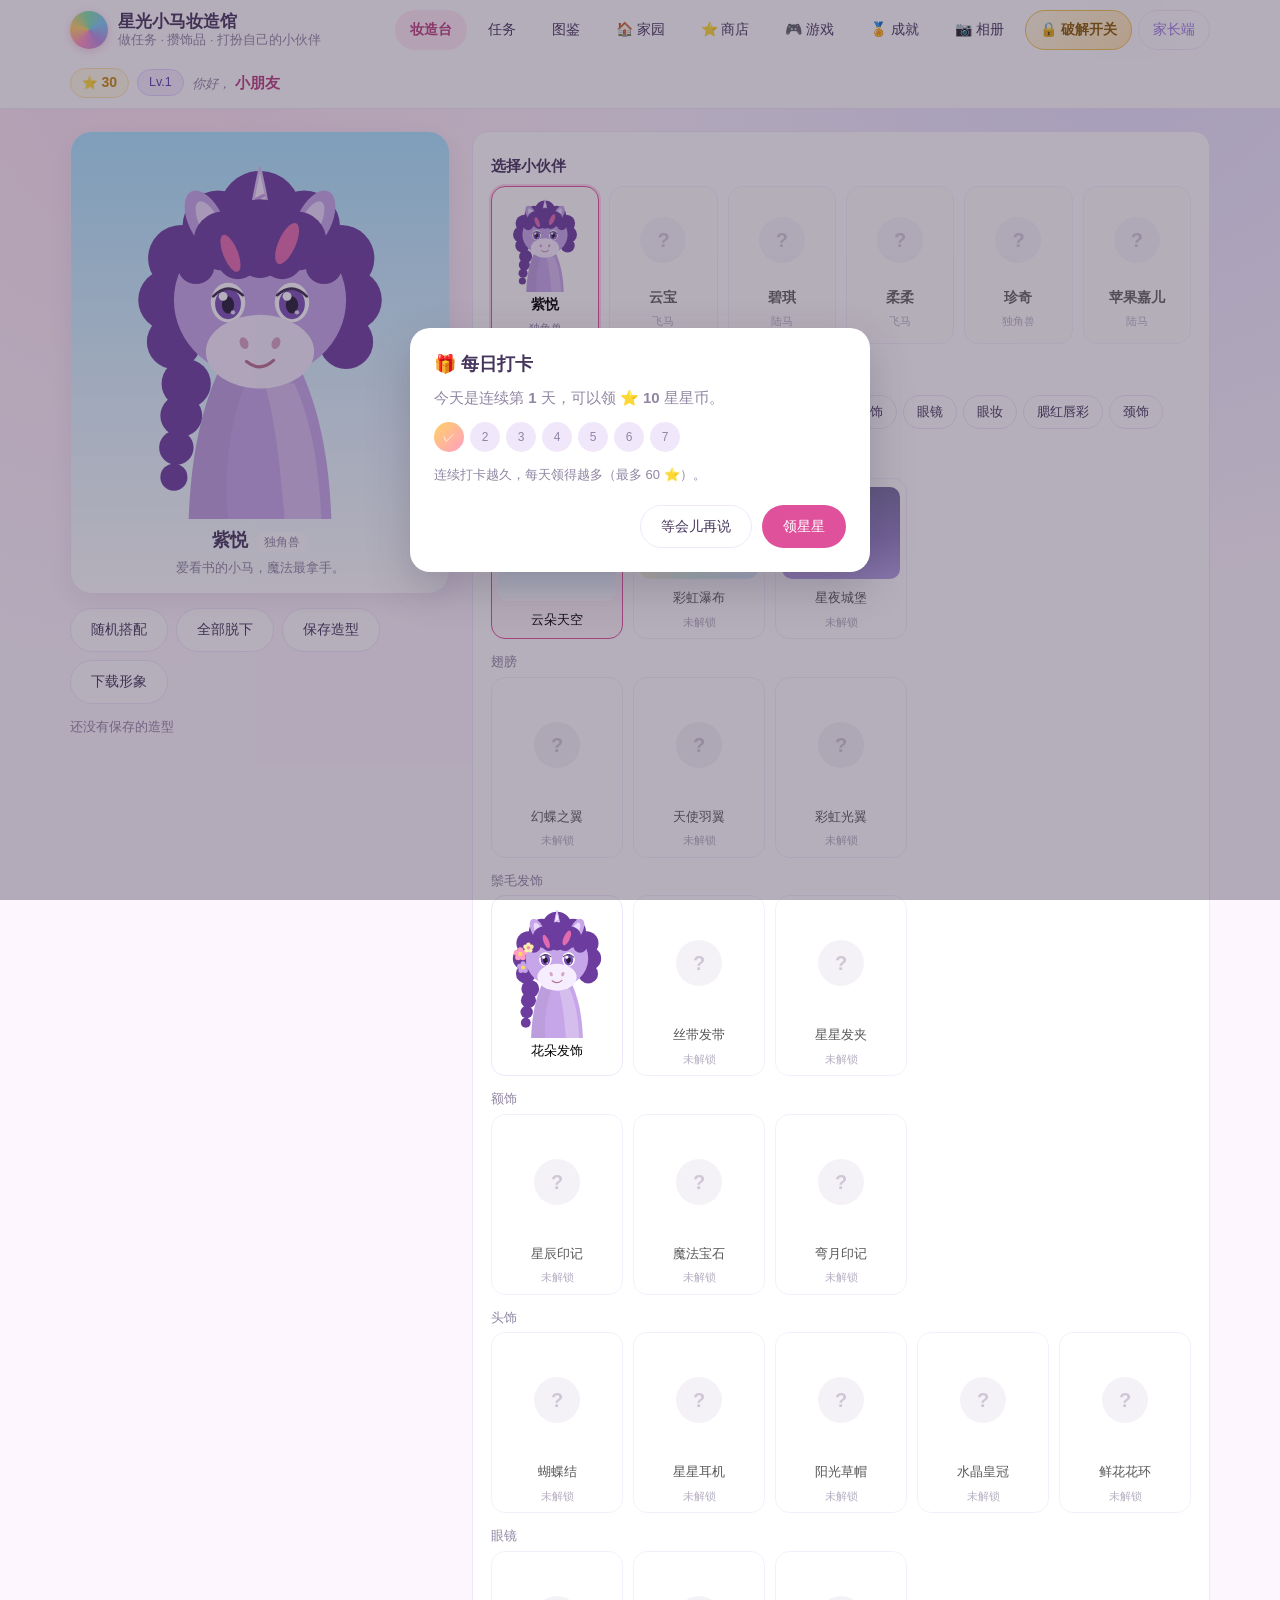
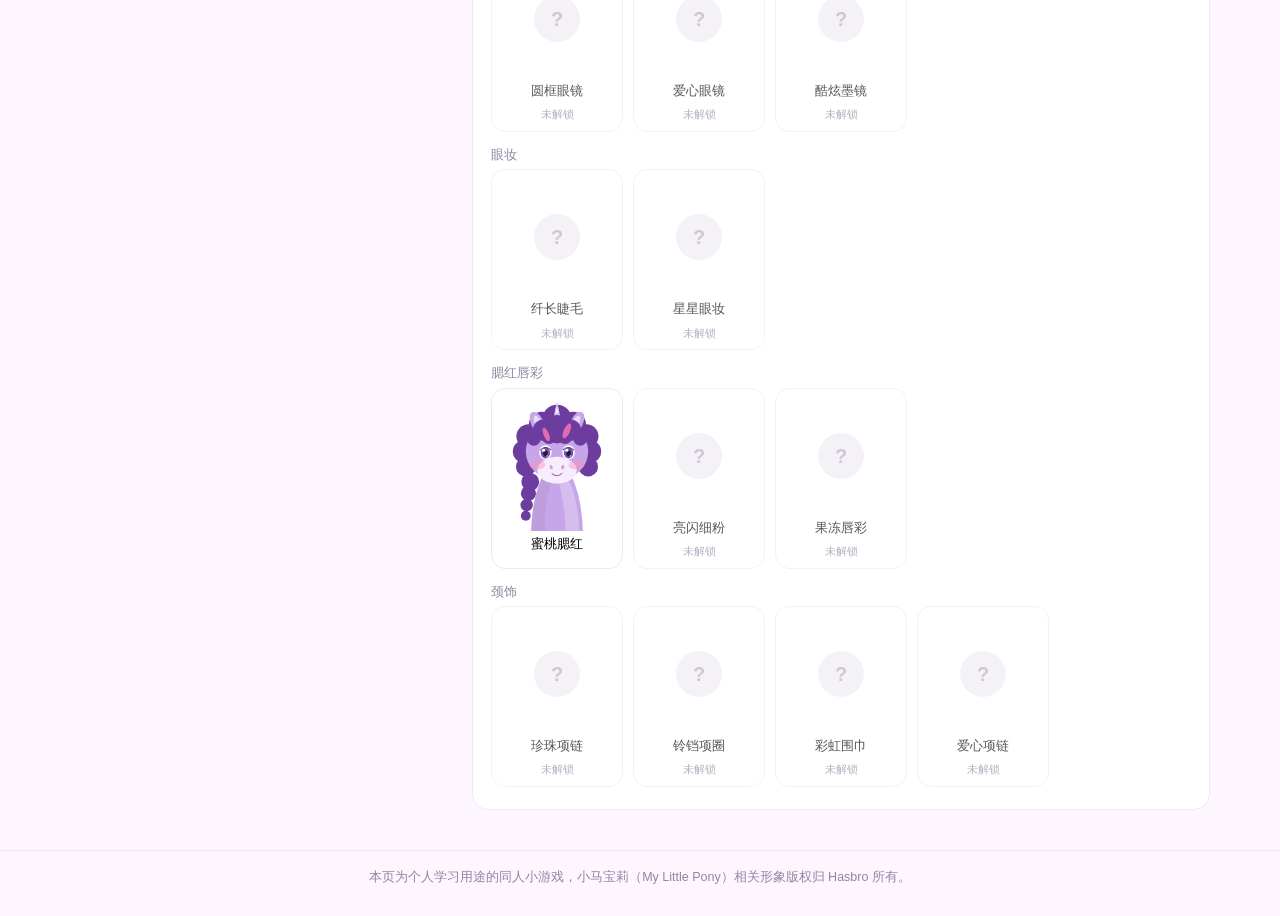
==== commit d89ba89b: "feat: 新增云上城堡家园、星星商店、小游戏与手机端单文件打包 家园 - 重做为「云上城堡」美术：拱形落地窗、云海、窗帘、日夜切换与天气 - 小马会自己走动、睡觉、追零食；新增需求系统（饱食/清洁/" ====
--- a/index.html
+++ b/index.html
@@ -2,5458 +2,55 @@
 <html lang="zh-CN">
 <head>
 <meta charset="UTF-8">
-<meta name="viewport" content="width=device-width, initial-scale=1, maximum-scale=1, user-scalable=no, viewport-fit=cover">
-<meta name="apple-mobile-web-app-capable" content="yes">
-<meta name="mobile-web-app-capable" content="yes">
-<meta name="theme-color" content="#e0519c">
-<title>星光小马妆造馆</title>
-<style>
-/* ===== 星光小马妆造馆 · 样式 ===== */
-:root {
-  --c-page: #fdf6ff;
-  --c-card: #ffffff;
-  --c-text: #45355c;
-  --c-muted: #9186a3;
-  --c-line: #f1e7fa;
-  --c-primary: #e0519c;
-  --c-primary-dk: #b93b7d;
-  --c-purple: #9a7ae0;
-  --c-blue: #56a9e6;
-  --c-green: #4fae84;
-  --c-amber: #f0a91b;
-  --c-danger: #d9534f;
-  --c-pink-soft: #ffeaf5;
-  --c-mint-soft: #e6f8f2;
-  --c-sky-soft: #e8f4ff;
-  --radius: 16px;
-  --radius-sm: 10px;
-  --wrap: 1180px;
-  --font: -apple-system, BlinkMacSystemFont, "PingFang SC", "Hiragino Sans GB",
-          "Microsoft YaHei", "Segoe UI", sans-serif;
-}
-
-* { box-sizing: border-box; }
-
-body {
-  margin: 0;
-  font-family: var(--font);
-  font-size: 15px;
-  line-height: 1.7;
-  color: var(--c-text);
-  background: var(--c-page);
-  background-image:
-    radial-gradient(circle at 12% 8%, #ffe3f2 0, rgba(255, 227, 242, 0) 42%),
-    radial-gradient(circle at 88% 0%, #e6e0ff 0, rgba(230, 224, 255, 0) 40%);
-  background-attachment: fixed;
-  min-height: 100vh;
-}
-
-h1, h2, h3, h4, h5 { margin: 0 0 .5em; line-height: 1.35; font-weight: 600; }
-p { margin: 0 0 .8em; }
-.wrap { width: 100%; max-width: var(--wrap); margin: 0 auto; padding: 0 20px; }
-.muted { color: var(--c-muted); }
-.sm { font-size: 13px; }
-.mono { font-family: ui-monospace, SFMono-Regular, Menlo, Consolas, monospace; font-size: 12px; }
-
-/* ===== 页头 ===== */
-.app-header {
-  position: sticky;
-  top: 0;
-  z-index: 20;
-  background: rgba(255, 255, 255, .88);
-  backdrop-filter: saturate(180%) blur(10px);
-  border-bottom: 1px solid var(--c-line);
-}
-.head-wrap {
-  display: flex;
-  align-items: center;
-  gap: 18px;
-  padding-top: 10px;
-  padding-bottom: 10px;
-  flex-wrap: wrap;
-}
-.brand { display: flex; align-items: center; gap: 10px; }
-.brand-mark {
-  width: 38px; height: 38px; border-radius: 50%;
-  background: conic-gradient(from 210deg, #ff8fc0, #ffd066, #7fe0a8, #7fc8f5, #b98ce0, #ff8fc0);
-  box-shadow: 0 2px 8px rgba(217, 79, 150, .25);
-  flex: none;
-}
-.brand-mark.admin {
-  background: conic-gradient(from 30deg, #6f63c9, #56a9e6, #4fae84, #6f63c9);
-  box-shadow: 0 2px 8px rgba(111, 99, 201, .3);
-}
-.brand-text { display: flex; flex-direction: column; line-height: 1.25; }
-.brand-text b { font-size: 17px; font-weight: 600; }
-.brand-text i { font-style: normal; font-size: 12.5px; color: var(--c-muted); }
-
-.nav { display: flex; gap: 6px; flex-wrap: wrap; margin-left: auto; }
-.nav-btn {
-  position: relative;
-  appearance: none;
-  border: 1px solid transparent;
-  background: transparent;
-  color: var(--c-text);
-  font: inherit;
-  font-size: 14px;
-  padding: 7px 14px;
-  border-radius: 999px;
-  cursor: pointer;
-  text-decoration: none;
-  transition: background .15s, color .15s, border-color .15s;
-}
-.nav-btn:hover { background: #f8eff7; }
-.nav-btn.on { background: #ffe9f4; color: var(--c-primary-dk); font-weight: 600; }
-.nav-btn.alt { border-color: var(--c-line); color: var(--c-purple); }
-
-/* 破解开关：默认琥珀色，开启后变绿 */
-.nav-btn.cheat-btn {
-  border-color: #f0c14b;
-  background: linear-gradient(135deg, #fff7e2, #ffe4b0);
-  color: #8a5a00;
-  font-weight: 600;
-}
-.nav-btn.cheat-btn:hover { background: linear-gradient(135deg, #ffefbe, #ffd489); }
-.nav-btn.cheat-btn.on {
-  border-color: #6ec97f;
-  background: linear-gradient(135deg, #eaf9ec, #c6efd2);
-  color: #1c7a33;
-}
-.dot {
-  display: inline-block;
-  min-width: 18px;
-  padding: 0 5px;
-  margin-left: 5px;
-  border-radius: 999px;
-  background: var(--c-primary);
-  color: #fff;
-  font-size: 11px;
-  font-style: normal;
-  line-height: 18px;
-  text-align: center;
-  vertical-align: 1px;
-}
-.who { font-size: 13px; color: var(--c-muted); display: flex; gap: 8px; align-items: center; flex-wrap: wrap; }
-.who b { color: var(--c-primary-dk); font-size: 15px; }
-.who-name { display: inline-flex; gap: 4px; align-items: baseline; }
-.wallet-chip {
-  background: #fff8e6; border: 1px solid #ffe2ab; color: #8a5a00;
-  border-radius: 999px; padding: 2px 11px; font-size: 12.5px; white-space: nowrap;
-}
-.wallet-chip b { color: #c8860a; font-size: 14px; }
-.wallet-chip.lv { background: #f3ecff; border-color: #ded0ff; color: #5b3fa8; }
-.wallet-chip.lv b { color: #5b3fa8; }
-
-.main { padding: 22px 20px 40px; }
-.app-footer {
-  border-top: 1px solid var(--c-line);
-  padding: 16px 20px 28px;
-  text-align: center;
-  color: var(--c-muted);
-  font-size: 12.5px;
-}
-.app-footer p { margin: 0; }
-
-/* ===== 通用控件 ===== */
-.btn {
-  appearance: none;
-  border: 1px solid transparent;
-  border-radius: 999px;
-  padding: 9px 20px;
-  font: inherit;
-  font-size: 14px;
-  cursor: pointer;
-  background: #f2eaf5;
-  color: var(--c-text);
-  transition: transform .08s, opacity .15s, background .15s;
-  white-space: nowrap;
-}
-.btn:hover { opacity: .92; }
-.btn:active { transform: translateY(1px); }
-.btn.primary { background: var(--c-primary); color: #fff; }
-.btn.ghost { background: #fff; border-color: var(--c-line); }
-.btn.danger { background: var(--c-danger); color: #fff; }
-.btn.sm { padding: 7px 15px; font-size: 13.5px; }
-.btn.xs { padding: 4px 11px; font-size: 12.5px; }
-
-.ipt {
-  appearance: none;
-  border: 1px solid var(--c-line);
-  border-radius: var(--radius-sm);
-  padding: 9px 12px;
-  font: inherit;
-  font-size: 14px;
-  background: #fff;
-  color: var(--c-text);
-  width: 100%;
-}
-.ipt:focus { outline: none; border-color: var(--c-primary); }
-.ipt.big { font-size: 16px; padding: 11px 14px; text-align: center; letter-spacing: 4px; }
-
-.ta {
-  width: 100%;
-  border: 1px solid var(--c-line);
-  border-radius: var(--radius-sm);
-  padding: 10px 12px;
-  font: inherit;
-  font-size: 14px;
-  resize: vertical;
-  background: #fff;
-  color: var(--c-text);
-}
-.ta:focus { outline: none; border-color: var(--c-primary); }
-
-.tag {
-  display: inline-block;
-  padding: 2px 9px;
-  border-radius: 999px;
-  background: #efe6fb;
-  color: var(--c-purple);
-  font-size: 11.5px;
-}
-.badge {
-  display: inline-block;
-  padding: 2px 10px;
-  border-radius: 999px;
-  font-size: 11.5px;
-  background: #f2eef5;
-  color: var(--c-muted);
-}
-.badge.pending { background: #fff2d9; color: #a06a10; }
-.badge.approved { background: #e2f6ec; color: #2f7a55; }
-.badge.rejected { background: #fde8e7; color: #a63b37; }
-.badge.todo { background: #f2eef5; color: var(--c-muted); }
-
-.rw {
-  display: inline-block;
-  padding: 3px 10px;
-  margin: 2px 4px 2px 0;
-  border-radius: 999px;
-  background: #ffeaf3;
-  color: var(--c-primary-dk);
-  font-size: 12px;
-}
-
-.empty {
-  padding: 40px 16px;
-  text-align: center;
-  color: var(--c-muted);
-  background: #fff;
-  border: 1px dashed var(--c-line);
-  border-radius: var(--radius);
-}
-.sec-title {
-  font-size: 15px;
-  margin: 20px 0 10px;
-  display: flex;
-  align-items: center;
-  gap: 8px;
-}
-.sec-title em {
-  font-style: normal;
-  font-size: 12px;
-  color: var(--c-muted);
-  background: #f7f0f8;
-  padding: 1px 8px;
-  border-radius: 999px;
-}
-
-.warnbar {
-  background: #fff4d6;
-  color: #8a5a00;
-  padding: 10px 20px;
-  font-size: 13px;
-  text-align: center;
-  border-bottom: 1px solid #f0dca8;
-}
-.warnbar code { background: rgba(0, 0, 0, .06); padding: 1px 5px; border-radius: 4px; }
-
-.toast {
-  position: fixed;
-  left: 50%;
-  bottom: 40px;
-  transform: translateX(-50%);
-  background: rgba(59, 47, 74, .94);
-  color: #fff;
-  padding: 10px 22px;
-  border-radius: 999px;
-  font-size: 14px;
-  z-index: 99;
-  transition: opacity .4s, transform .4s;
-  box-shadow: 0 6px 20px rgba(0, 0, 0, .18);
-}
-.toast.out { opacity: 0; transform: translate(-50%, 10px); }
-
-/* ===== 弹层 ===== */
-.modal {
-  position: fixed;
-  inset: 0;
-  background: rgba(59, 47, 74, .38);
-  display: flex;
-  align-items: center;
-  justify-content: center;
-  padding: 20px;
-  z-index: 60;
-}
-.modal-card {
-  background: #fff;
-  border-radius: 20px;
-  padding: 24px;
-  width: 100%;
-  max-width: 460px;
-  max-height: 86vh;
-  overflow: auto;
-  box-shadow: 0 16px 44px rgba(59, 47, 74, .24);
-}
-.modal-card h3 { font-size: 18px; }
-.modal-actions {
-  display: flex;
-  gap: 10px;
-  justify-content: flex-end;
-  margin-top: 18px;
-  flex-wrap: wrap;
-}
-.lock-task {
-  background: #fdf3f8;
-  border: 1px solid var(--c-line);
-  border-radius: var(--radius-sm);
-  padding: 14px;
-  margin: 6px 0 12px;
-}
-.lock-task h4 { margin: 6px 0; font-size: 16px; }
-
-.lock-q {
-  display: inline-flex;
-  align-items: center;
-  justify-content: center;
-  width: 46px;
-  height: 46px;
-  border-radius: 50%;
-  background: #f1ecf4;
-  color: #b7abc2;
-  font-size: 20px;
-  font-weight: 600;
-}
-
-/* ===== 妆造台 ===== */
-.studio {
-  display: grid;
-  grid-template-columns: minmax(300px, 380px) 1fr;
-  gap: 22px;
-  align-items: start;
-}
-.stage-card {
-  position: relative;
-  border-radius: 22px;
-  padding: 18px 18px 14px;
-  text-align: center;
-  overflow: hidden;
-  border: 1px solid var(--c-line);
-  box-shadow: 0 8px 24px rgba(59, 47, 74, .08);
-}
-.stage-card svg { display: block; margin: 0 auto; max-width: 100%; height: auto; }
-.stage-name {
-  font-size: 18px;
-  font-weight: 600;
-  margin-top: 6px;
-  color: var(--c-text);
-}
-.stage-name span {
-  display: inline-block;
-  margin-left: 8px;
-  font-size: 11.5px;
-  font-weight: 400;
-  color: var(--c-muted);
-  background: rgba(255, 255, 255, .75);
-  padding: 1px 8px;
-  border-radius: 999px;
-}
-.stage-desc { font-size: 13px; color: var(--c-muted); margin: 2px 0 0; }
-.stage-actions { display: flex; gap: 8px; flex-wrap: wrap; margin-top: 14px; }
-.looks {
-  margin-top: 12px;
-  display: flex;
-  gap: 8px;
-  flex-wrap: wrap;
-  align-items: center;
-  font-size: 13px;
-}
-.look-chip {
-  display: inline-flex;
-  align-items: center;
-  background: #fff;
-  border: 1px solid var(--c-line);
-  border-radius: 999px;
-  overflow: hidden;
-}
-.look-load, .look-del {
-  appearance: none;
-  border: none;
-  background: transparent;
-  font: inherit;
-  font-size: 13px;
-  cursor: pointer;
-  padding: 5px 12px;
-  color: var(--c-text);
-}
-.look-del { padding: 5px 9px; color: var(--c-danger); border-left: 1px solid var(--c-line); }
-
-.wardrobe {
-  background: #fff;
-  border: 1px solid var(--c-line);
-  border-radius: var(--radius);
-  padding: 4px 18px 22px;
-}
-.pony-list {
-  display: grid;
-  grid-template-columns: repeat(auto-fill, minmax(96px, 1fr));
-  gap: 10px;
-}
-.pony-list.big { grid-template-columns: repeat(auto-fill, minmax(120px, 1fr)); }
-.pony-chip {
-  appearance: none;
-  border: 1px solid var(--c-line);
-  background: #fffdfd;
-  border-radius: 14px;
-  padding: 8px 6px 6px;
-  cursor: pointer;
-  display: flex;
-  flex-direction: column;
-  align-items: center;
-  gap: 2px;
-  font: inherit;
-  transition: border-color .15s, box-shadow .15s, transform .1s;
-}
-.pony-chip:hover { border-color: var(--c-primary); transform: translateY(-2px); }
-.pony-chip.on { border-color: var(--c-primary); box-shadow: 0 0 0 2px #ffd9ec; }
-.pony-chip.locked { opacity: .62; }
-.pony-chip-art { display: flex; align-items: center; justify-content: center; min-height: 90px; }
-.pony-chip-art svg { display: block; max-width: 100%; height: auto; }
-.pony-chip-name { font-size: 13.5px; font-weight: 600; }
-.pony-chip-race { font-size: 11px; color: var(--c-muted); }
-
-.cat-tabs { display: flex; gap: 6px; flex-wrap: wrap; margin-bottom: 4px; }
-.cat {
-  appearance: none;
-  border: 1px solid var(--c-line);
-  background: #fff;
-  border-radius: 999px;
-  padding: 5px 13px;
-  font: inherit;
-  font-size: 13px;
-  cursor: pointer;
-  color: var(--c-text);
-}
-.cat.on { background: var(--c-primary); border-color: var(--c-primary); color: #fff; }
-.item-tip { font-size: 12.5px; color: var(--c-muted); min-height: 22px; }
-
-.item-grid { display: flex; flex-direction: column; gap: 14px; }
-.item-group h4 { font-size: 13px; color: var(--c-muted); margin: 0 0 6px; font-weight: 500; }
-.item-row { display: grid; grid-template-columns: repeat(auto-fill, minmax(112px, 1fr)); gap: 10px; }
-.item-cell {
-  appearance: none;
-  border: 1px solid var(--c-line);
-  background: #fff;
-  border-radius: 14px;
-  padding: 8px 6px 7px;
-  cursor: pointer;
-  display: flex;
-  flex-direction: column;
-  align-items: center;
-  gap: 3px;
-  font: inherit;
-  transition: border-color .15s, transform .1s;
-}
-.item-cell:hover { transform: translateY(-2px); border-color: var(--c-primary); }
-.item-cell.on { border-color: var(--c-primary); background: #fff5f9; }
-.item-cell.locked { opacity: .66; }
-.cell-art { display: flex; align-items: center; justify-content: center; min-height: 118px; }
-.cell-art svg { display: block; max-width: 100%; height: auto; }
-.cell-name { font-size: 12.5px; }
-.cell-lock { font-size: 11px; color: var(--c-muted); }
-.bg-cell { min-height: 150px; justify-content: flex-end; }
-.cell-bg {
-  display: block;
-  width: 100%;
-  height: 92px;
-  border-radius: 10px;
-  margin-bottom: 6px;
-}
-
-/* 背景配方 */
-.bg-sky { background: linear-gradient(180deg, #a9e3ff 0%, #dcf3ff 55%, #ffffff 100%); }
-.bg-rainbow { background: linear-gradient(135deg, #ffc9e6 0%, #fff4c2 34%, #c6f0df 66%, #cbe6ff 100%); }
-.bg-night { background: linear-gradient(180deg, #2f2670 0%, #5b40a4 55%, #8e6fd4 100%); }
-
-/* ===== 任务中心 ===== */
-.tasks { background: #fff; border: 1px solid var(--c-line); border-radius: var(--radius); padding: 18px 20px 24px; }
-.task-head { display: flex; justify-content: space-between; align-items: flex-start; gap: 16px; flex-wrap: wrap; }
-.task-head .sec-title { margin-top: 0; }
-.chips { display: flex; gap: 6px; flex-wrap: wrap; }
-.chip {
-  appearance: none;
-  border: 1px solid var(--c-line);
-  background: #fff;
-  border-radius: 999px;
-  padding: 5px 13px;
-  font: inherit;
-  font-size: 13px;
-  cursor: pointer;
-  color: var(--c-text);
-}
-.chip.on { background: var(--c-purple); border-color: var(--c-purple); color: #fff; }
-
-.task-list {
-  margin-top: 16px;
-  display: grid;
-  grid-template-columns: repeat(auto-fill, minmax(280px, 1fr));
-  gap: 14px;
-}
-.task-card {
-  border: 1px solid var(--c-line);
-  border-radius: var(--radius);
-  padding: 14px 16px;
-  background: #fffdfd;
-  transition: box-shadow .2s, border-color .2s;
-}
-.task-card.pending { border-color: #f3d9a4; background: #fffaf0; }
-.task-card.approved { border-color: #bfe6d2; background: #f8fdfa; }
-.task-card.rejected { border-color: #f3c2c0; background: #fff8f7; }
-.task-card.focus { box-shadow: 0 0 0 3px #ffd9ec; }
-.task-top { display: flex; justify-content: space-between; align-items: center; gap: 8px; }
-.task-title { font-size: 16px; margin: 8px 0 4px; }
-.task-desc { font-size: 13px; color: var(--c-muted); margin: 0 0 8px; }
-.task-note, .task-reason {
-  font-size: 12.5px;
-  margin: 0 0 6px;
-  padding: 7px 10px;
-  border-radius: 8px;
-  background: #f6f1f8;
-  color: #5d5070;
-}
-.task-reason { background: #fdeceb; color: #a63b37; }
-.task-rewards { margin: 6px 0 10px; }
-.task-foot { display: flex; justify-content: flex-end; }
-.ok { color: var(--c-green); font-size: 13px; }
-
-/* ===== 图鉴 ===== */
-.gallery { background: #fff; border: 1px solid var(--c-line); border-radius: var(--radius); padding: 18px 20px 26px; }
-.progress-box { display: grid; grid-template-columns: repeat(auto-fit, minmax(200px, 1fr)); gap: 14px; }
-.pg { display: flex; justify-content: space-between; font-size: 13px; }
-.pg b { color: var(--c-primary-dk); }
-.bar { height: 8px; border-radius: 999px; background: #f2ecf5; overflow: hidden; margin-bottom: 8px; }
-.bar i { display: block; height: 100%; background: linear-gradient(90deg, #ff9bc6, #b98ce0); }
-.mini-grid { display: grid; grid-template-columns: repeat(auto-fill, minmax(104px, 1fr)); gap: 10px; }
-.mini {
-  border: 1px solid var(--c-line);
-  border-radius: 12px;
-  padding: 6px;
-  text-align: center;
-  font-size: 12px;
-  background: #fffdfd;
-  display: flex;
-  flex-direction: column;
-  align-items: center;
-  gap: 4px;
-}
-.mini.locked { opacity: .55; }
-.mini-art { display: flex; justify-content: center; }
-.mini-art svg { display: block; max-width: 100%; height: auto; }
-.mini .cell-bg { height: 60px; }
-
-/* ===== 管理端 ===== */
-.lock { padding-top: 60px; padding-bottom: 60px; }
-.lock-card {
-  max-width: 380px;
-  margin: 0 auto;
-  background: #fff;
-  border: 1px solid var(--c-line);
-  border-radius: 20px;
-  padding: 28px;
-  text-align: center;
-  box-shadow: 0 8px 26px rgba(59, 47, 74, .08);
-}
-.pin-err { color: var(--c-danger); font-size: 13px; min-height: 22px; margin: 6px 0 10px; }
-.adm-head { margin-bottom: 16px; }
-.adm-head .sec-title { margin-top: 0; font-size: 18px; }
-.adm-head em { background: var(--c-primary); color: #fff; }
-
-.rev-list { display: grid; gap: 14px; }
-.rev-card {
-  display: grid;
-  grid-template-columns: 1fr 200px;
-  gap: 16px;
-  background: #fff;
-  border: 1px solid var(--c-line);
-  border-radius: var(--radius);
-  padding: 16px 18px;
-}
-.rev-main h4 { font-size: 16px; margin: 8px 0 4px; }
-.rev-desc { font-size: 13px; color: var(--c-muted); margin: 0 0 8px; }
-.rev-note {
-  font-size: 13px;
-  background: #f6f1f8;
-  border-radius: 8px;
-  padding: 8px 11px;
-  margin: 0 0 6px;
-}
-.rev-time { font-size: 12px; color: var(--c-muted); margin: 0; }
-.rev-side { display: flex; flex-direction: column; align-items: stretch; gap: 8px; }
-.rev-rw { margin-bottom: 4px; }
-
-.table { border: 1px solid var(--c-line); border-radius: var(--radius); overflow: hidden; background: #fff; }
-.tr {
-  display: grid;
-  grid-template-columns: 1.4fr 1.2fr 92px 150px;
-  gap: 10px;
-  padding: 10px 14px;
-  align-items: center;
-  border-bottom: 1px solid var(--c-line);
-  font-size: 13.5px;
-}
-.tr:last-child { border-bottom: none; }
-.tr.head { background: #faf6fb; color: var(--c-muted); font-size: 12.5px; }
-.tname i { display: block; font-style: normal; font-size: 11.5px; color: var(--c-muted); }
-.trw { font-size: 12.5px; color: var(--c-muted); }
-.tops { display: flex; gap: 6px; flex-wrap: wrap; justify-content: flex-end; }
-
-.manage-grid { display: grid; grid-template-columns: repeat(auto-fill, minmax(112px, 1fr)); gap: 12px; }
-.mg {
-  border: 1px solid var(--c-line);
-  border-radius: 14px;
-  padding: 10px 8px;
-  background: #fffdfd;
-  display: flex;
-  flex-direction: column;
-  align-items: center;
-  gap: 6px;
-}
-.mg.on { border-color: #cfeee0; background: #fbfefc; }
-.mg-art { display: flex; align-items: center; justify-content: center; min-height: 92px; width: 100%; }
-.mg-art.cell-bg { height: 92px; border-radius: 12px; }
-.mg-name { font-size: 12.5px; }
-
-.form-row { display: flex; align-items: center; gap: 10px; margin-bottom: 12px; flex-wrap: wrap; }
-.form-row.wrap { flex-wrap: wrap; }
-.form-row label { min-width: 90px; font-size: 13.5px; color: var(--c-muted); }
-.form-row .ipt { max-width: 260px; }
-.form-col { display: flex; flex-direction: column; gap: 10px; }
-
-.stat-grid { display: grid; grid-template-columns: repeat(auto-fit, minmax(110px, 1fr)); gap: 12px; }
-.stat {
-  background: #fdf7fb;
-  border: 1px solid var(--c-line);
-  border-radius: 12px;
-  padding: 12px;
-  text-align: center;
-}
-.stat b { display: block; font-size: 20px; color: var(--c-primary-dk); }
-.stat span { font-size: 12.5px; color: var(--c-muted); }
-
-.log { display: grid; gap: 6px; }
-.log-row {
-  display: grid;
-  grid-template-columns: 80px 1fr 110px;
-  gap: 10px;
-  font-size: 12.5px;
-  padding: 6px 10px;
-  background: #fbf8fc;
-  border-radius: 8px;
-}
-.log-act { color: var(--c-purple); }
-.log-detail { color: var(--c-muted); }
-.log-time { color: var(--c-muted); text-align: right; }
-
-.rw-picker { max-height: 240px; overflow: auto; border: 1px solid var(--c-line); border-radius: var(--radius-sm); padding: 10px 12px; }
-.rw-group { margin-bottom: 10px; }
-.rw-group h5 { margin: 0 0 4px; font-size: 12.5px; color: var(--c-muted); font-weight: 500; }
-.ck { display: inline-flex; align-items: center; gap: 4px; margin: 0 10px 4px 0; font-size: 12.5px; cursor: pointer; }
-
-/* ===== 小马家园 ===== */
-.home-head { display: flex; flex-wrap: wrap; gap: 12px; align-items: flex-end; justify-content: space-between; margin-bottom: 12px; }
-.home-head .sec-title { margin: 0 0 2px; }
-.home-head .muted { margin: 0; font-size: 13px; }
-.home-tools { display: flex; flex-wrap: wrap; gap: 8px; align-items: center; }
-.home-stat { font-size: 13px; color: var(--c-muted); }
-.home-stat b { color: var(--c-primary-dk); font-size: 15px; }
-
-.room {
-  position: relative;
-  width: 100%;
-  aspect-ratio: 16 / 9;
-  min-height: 300px;
-  border-radius: 20px;
-  overflow: hidden;
-  border: 4px solid #fff;
-  box-shadow: 0 10px 26px rgba(180, 120, 160, .22);
-  background: #ffeaf4;
-  cursor: pointer;
-  user-select: none;
-  -webkit-tap-highlight-color: transparent;
-}
-.room-art { position: absolute; inset: 0; width: 100%; height: 100%; display: block; }
-.room-layer { position: absolute; inset: 0; pointer-events: none; }
-
-/* 昼夜切换 */
-.room .day-only, .room .day-sky { opacity: 1; transition: opacity .7s ease; }
-.room .night-only, .room .night-sky { opacity: 0; transition: opacity .7s ease; }
-.room.night .day-only, .room.night .day-sky { opacity: 0; }
-.room.night .night-only, .room.night .night-sky { opacity: 1; }
-.room .night-veil { opacity: 0; transition: opacity .7s ease; }
-.room.night .night-veil { opacity: .42; }
-.room .cloud { animation: drift 22s linear infinite; }
-.room .cloud.c2 { animation-duration: 30s; animation-delay: -6s; }
-@keyframes drift { 0% { transform: translateX(-10px); } 50% { transform: translateX(26px); } 100% { transform: translateX(-10px); } }
-.room .tw { animation: twinkle 2.4s ease-in-out infinite; }
-.room .tw.t2 { animation-delay: .6s; }
-.room .tw.t3 { animation-delay: 1.1s; }
-.room .tw.t4 { animation-delay: 1.7s; }
-@keyframes twinkle { 0%, 100% { opacity: .35; } 50% { opacity: 1; } }
-.room .bunting { animation: sway 4.5s ease-in-out infinite; transform-origin: 300px 36px; }
-@keyframes sway { 0%, 100% { transform: rotate(-1.2deg); } 50% { transform: rotate(1.2deg); } }
-
-/* 小马 */
-.hm-pony {
-  position: absolute;
-  width: 12%;
-  min-width: 62px;
-  transform-origin: 50% 100%;
-  pointer-events: auto;
-  cursor: pointer;
-  transition: filter .2s;
-}
-.hm-pony:hover { filter: brightness(1.06) drop-shadow(0 0 6px rgba(255, 190, 220, .9)); }
-.hm-pony .hm-inner { display: block; animation: hmIdle 2.6s ease-in-out infinite; }
-.hm-pony .hm-inner svg { width: 100%; height: auto; display: block; }
-.hm-pony.walk .hm-inner { animation: hmHop .46s ease-in-out infinite; }
-.hm-pony.jump .hm-inner { animation: hmJump .56s cubic-bezier(.3, .8, .4, 1); }
-@keyframes hmIdle {
-  0%, 100% { transform: translateY(0) rotate(-1.5deg); }
-  50% { transform: translateY(-4px) rotate(1.5deg); }
-}
-@keyframes hmHop {
-  0% { transform: translateY(0) rotate(-5deg) scale(1, 1); }
-  45% { transform: translateY(-14px) rotate(5deg) scale(1.03, .97); }
-  100% { transform: translateY(0) rotate(-5deg) scale(1, 1); }
-}
-@keyframes hmJump {
-  0% { transform: translateY(0) scale(1, 1); }
-  35% { transform: translateY(-30px) scale(1.08, .92); }
-  62% { transform: translateY(0) scale(.94, 1.07); }
-  80% { transform: translateY(-8px) scale(1.02, .98); }
-  100% { transform: translateY(0) scale(1, 1); }
-}
-.hm-shadow {
-  position: absolute; left: 50%; bottom: -4px;
-  width: 58%; height: 12px; margin-left: -29%;
-  background: rgba(120, 70, 90, .22);
-  border-radius: 50%;
-  filter: blur(2px);
-}
-.hm-name {
-  position: absolute; left: 50%; bottom: -20px; transform: translateX(-50%);
-  white-space: nowrap; font-size: 11px; color: #8a5a70;
-  background: rgba(255, 255, 255, .82); border-radius: 999px; padding: 1px 8px;
-}
-.hm-name i { font-style: normal; color: var(--c-primary); margin-left: 4px; }
-.hm-bubble {
-  position: absolute; left: 50%; top: -30px; transform: translate(-50%, 6px) scale(.7);
-  max-width: 150px; white-space: nowrap;
-  background: #fff; color: #7a4a63; font-size: 12px; line-height: 1.4;
-  padding: 5px 11px; border-radius: 12px;
-  border: 2px solid #ffc9e0;
-  box-shadow: 0 3px 8px rgba(180, 120, 160, .2);
-  opacity: 0; pointer-events: none;
-  transition: opacity .22s, transform .22s;
-}
-.hm-bubble::after {
-  content: ''; position: absolute; left: 50%; bottom: -7px; margin-left: -5px;
-  border: 5px solid transparent; border-top-color: #ffc9e0;
-}
-.hm-bubble.show { opacity: 1; transform: translate(-50%, 0) scale(1); }
-
-/* 零食与飘浮特效 */
-.snack {
-  position: absolute; font-size: 22px; line-height: 1;
-  transform: translate(-50%, -50%);
-  animation: snackPop .34s ease-out, snackBob 1.5s ease-in-out .34s infinite;
-  text-shadow: 0 2px 3px rgba(120, 70, 90, .25);
-}
-.snack.gone { animation: snackGone .38s ease-in forwards; }
-@keyframes snackPop { from { transform: translate(-50%, -50%) scale(.2); } to { transform: translate(-50%, -50%) scale(1); } }
-@keyframes snackBob { 0%, 100% { transform: translate(-50%, -50%) scale(1); } 50% { transform: translate(-50%, -60%) scale(1.06); } }
-@keyframes snackGone { to { transform: translate(-50%, -80%) scale(.2); opacity: 0; } }
-.fx {
-  position: absolute; font-size: 18px; line-height: 1;
-  animation: floatUp 2.5s ease-out forwards;
-}
-@keyframes floatUp {
-  0% { transform: translate(-50%, 0) scale(.5); opacity: 0; }
-  18% { transform: translate(-50%, -12px) scale(1.05); opacity: 1; }
-  100% { transform: translate(-50%, -78px) scale(.85); opacity: 0; }
-}
-
-.home-foot {
-  display: flex; flex-wrap: wrap; gap: 6px 18px; justify-content: space-between;
-  margin-top: 10px; font-size: 12.5px; color: var(--c-muted);
-}
-
-/* ===== 家园 v2 · 云上城堡 ===== */
-.home { position: relative; }
-
-.home-bar { display: flex; flex-wrap: wrap; gap: 8px 12px; align-items: center; margin-bottom: 12px; }
-.hstat {
-  font-size: 13px; color: var(--c-muted); background: #fff;
-  border: 1px solid var(--c-line); border-radius: 999px; padding: 3px 12px;
-}
-.hstat b { color: var(--c-primary-dk); font-size: 14px; }
-.hstat.star b { color: var(--c-amber); }
-.hstat.lv { display: inline-flex; align-items: center; gap: 7px; }
-.hstat.lv i { display: inline-block; width: 56px; height: 6px; border-radius: 999px; background: var(--c-line); overflow: hidden; }
-.hstat.lv i u { display: block; height: 100%; width: 0; background: linear-gradient(90deg, #ffc85e, #ff9ec4); text-decoration: none; }
-.home-tip { font-size: 12.5px; color: var(--c-muted); margin-left: auto; }
-
-.room {
-  position: relative;
-  width: 100%;
-  aspect-ratio: 16 / 9;
-  min-height: 300px;
-  border-radius: 22px;
-  overflow: hidden;
-  border: 4px solid #fff;
-  box-shadow: 0 14px 34px rgba(150, 105, 185, .20);
-  background: var(--c-pink-soft);
-  cursor: pointer;
-  user-select: none;
-  -webkit-tap-highlight-color: transparent;
-}
-.room-art { position: absolute; inset: 0; width: 100%; height: 100%; display: block; }
-.room-layer { position: absolute; inset: 0; pointer-events: none; }
-.furni-layer { pointer-events: none; }
-
-/* 昼夜 */
-.room .night-only { opacity: 0; transition: opacity .7s ease; }
-.room.night .night-only { opacity: 1; }
-.room .night-veil { opacity: 0; transition: opacity .7s ease; }
-.room.night .night-veil { opacity: .38; }
-.room .tw { animation: hmTwinkle 2.4s ease-in-out infinite; }
-.room .tw.t2 { animation-delay: .6s; }
-.room .tw.t3 { animation-delay: 1.1s; }
-.room .tw.t4 { animation-delay: 1.7s; }
-@keyframes hmTwinkle { 0%, 100% { opacity: .35; } 50% { opacity: 1; } }
-.room .cloud { animation: hmDrift 24s linear infinite; }
-.room .cloud.c2 { animation-duration: 32s; animation-delay: -8s; }
-.room .cloudsea { animation: hmDrift 30s ease-in-out infinite alternate; }
-@keyframes hmDrift { from { transform: translateX(-12px); } to { transform: translateX(30px); } }
-
-/* 家具 */
-.furni {
-  position: absolute;
-  transform: translate(-50%, -100%);
-  cursor: grab;
-  pointer-events: auto;
-  filter: drop-shadow(0 4px 6px rgba(120, 80, 110, .20));
-  transition: filter .2s;
-}
-.furni svg { width: 100%; height: auto; display: block; }
-.furni:hover { filter: drop-shadow(0 6px 10px rgba(120, 80, 110, .30)) brightness(1.03); }
-.furni.drag { cursor: grabbing; opacity: .88; }
-.furni.flat { z-index: 1 !important; }
-/* 被使用时闪一下金光 */
-.furni.sparkle {
-  animation: furniPop .7s ease-out 2;
-  filter: drop-shadow(0 0 10px rgba(255, 208, 110, .95)) brightness(1.07);
-}
-@keyframes furniPop {
-  0%, 100% { transform: scale(1); }
-  50% { transform: scale(1.06); }
-}
-
-/* 小马 */
-.hm-pony {
-  position: absolute;
-  width: 9.5%;
-  min-width: 54px;
-  transform-origin: 50% 100%;
-  pointer-events: auto;
-  cursor: pointer;
-}
-.hm-pony .hm-inner {
-  display: block;
-  animation: hmIdle 2.6s ease-in-out infinite;
-  filter: drop-shadow(0 4px 5px rgba(120, 80, 110, .20)) drop-shadow(0 0 7px rgba(255, 255, 255, .55));
-}
-.hm-pony .hm-inner svg { width: 100%; height: auto; display: block; }
-.hm-pony.walk .hm-inner { animation: hmHop .46s ease-in-out infinite; }
-.hm-pony.jump .hm-inner { animation: hmJump .56s cubic-bezier(.3, .8, .4, 1); }
-.hm-pony.sleeping .hm-inner { animation: hmSleep 3.2s ease-in-out infinite; }
-.hm-pony.bathing .hm-inner { animation: hmWiggle .5s ease-in-out infinite; }
-.hm-pony.pottying .hm-inner { animation: hmSquat 1.1s ease-in-out infinite; }
-.hm-pony.washing .hm-inner { animation: hmWash .5s ease-in-out infinite; }
-.hm-pony.dirty .hm-inner { filter: drop-shadow(0 4px 5px rgba(120, 80, 110, .2)) sepia(.28) brightness(.95); }
-@keyframes hmIdle {
-  0%, 100% { transform: translateY(0) rotate(-1.5deg); }
-  50% { transform: translateY(-4px) rotate(1.5deg); }
-}
-@keyframes hmHop {
-  0% { transform: translateY(0) rotate(-5deg) scale(1, 1); }
-  45% { transform: translateY(-14px) rotate(5deg) scale(1.03, .97); }
-  100% { transform: translateY(0) rotate(-5deg) scale(1, 1); }
-}
-@keyframes hmJump {
-  0% { transform: translateY(0) scale(1, 1); }
-  35% { transform: translateY(-30px) scale(1.08, .92); }
-  62% { transform: translateY(0) scale(.94, 1.07); }
-  80% { transform: translateY(-8px) scale(1.02, .98); }
-  100% { transform: translateY(0) scale(1, 1); }
-}
-@keyframes hmSleep { 0%, 100% { transform: translateY(0) scale(1, 1); } 50% { transform: translateY(1px) scale(1.03, .97); } }
-@keyframes hmWiggle { 0%, 100% { transform: rotate(-5deg); } 50% { transform: rotate(5deg); } }
-/* 蹲马桶：轻轻蹲下再起来 */
-@keyframes hmSquat {
-  0%, 100% { transform: translateY(0) scale(1, 1); }
-  50% { transform: translateY(7px) scale(1.07, .86); }
-}
-/* 洗手：左右搓一搓 */
-@keyframes hmWash {
-  0%, 100% { transform: translateX(-3px) rotate(-3deg); }
-  50% { transform: translateX(3px) rotate(3deg); }
-}
-
-.hm-shadow {
-  position: absolute; left: 50%; bottom: -3px;
-  width: 62%; height: 11px; margin-left: -31%;
-  background: radial-gradient(ellipse at center, rgba(110, 70, 95, .30), rgba(110, 70, 95, 0) 70%);
-  border-radius: 50%;
-}
-.hm-flag {
-  position: absolute; left: 50%; top: -16px;
-  font-size: 15px; opacity: 0;
-  transform: translateX(-50%) scale(.5);
-  transition: opacity .2s, transform .2s;
-  filter: drop-shadow(0 1px 2px rgba(0, 0, 0, .25));
-}
-.hm-flag.show { opacity: 1; animation: hmFlagBob 1.6s ease-in-out infinite; }
-@keyframes hmFlagBob {
-  0%, 100% { transform: translateX(-50%) translateY(0) scale(1); }
-  50% { transform: translateX(-50%) translateY(-5px) scale(1); }
-}
-.hm-name {
-  position: absolute; left: 50%; bottom: -19px; transform: translateX(-50%);
-  white-space: nowrap; font-size: 11px; color: #8a5a70;
-  background: rgba(255, 255, 255, .88); border-radius: 999px; padding: 1px 8px;
-  box-shadow: 0 1px 4px rgba(150, 110, 140, .18);
-}
-.hm-name i { font-style: normal; color: var(--c-primary); margin-left: 4px; }
-.hm-bubble {
-  position: absolute; left: 50%; top: -32px; transform: translate(-50%, 6px) scale(.7);
-  max-width: 160px; white-space: nowrap;
-  background: #fff; color: #7a4a63; font-size: 12px; line-height: 1.4;
-  padding: 5px 11px; border-radius: 12px;
-  border: 2px solid #ffc9e0;
-  box-shadow: 0 3px 10px rgba(180, 120, 160, .22);
-  opacity: 0; pointer-events: none;
-  transition: opacity .22s, transform .22s;
-}
-.hm-bubble::after {
-  content: ''; position: absolute; left: 50%; bottom: -7px; margin-left: -5px;
-  border: 5px solid transparent; border-top-color: #ffc9e0;
-}
-.hm-bubble.show { opacity: 1; transform: translate(-50%, 0) scale(1); }
-
-/* 惊喜、零食、飘浮 */
-.gift {
-  position: absolute; font-size: 24px; cursor: pointer; pointer-events: auto;
-  animation: hmGiftFloat 3s ease-in-out infinite, hmGiftIn .4s ease-out;
-  filter: drop-shadow(0 3px 6px rgba(120, 80, 110, .28));
-}
-@keyframes hmGiftFloat { 0%, 100% { transform: translate(-50%, -50%); } 50% { transform: translate(-50%, -74%); } }
-@keyframes hmGiftIn { from { opacity: 0; } to { opacity: 1; } }
-
-/* 小马互动菜单 */
-.pony-menu {
-  position: absolute; left: 50%; bottom: 16px; transform: translateX(-50%);
-  width: min(94%, 580px);
-  background: #fff; border: 1px solid var(--c-line); border-radius: 16px;
-  box-shadow: 0 12px 32px rgba(120, 80, 140, .24);
-  padding: 12px 14px; z-index: 40;
-  animation: hmMenuIn .18s ease-out;
-}
-@keyframes hmMenuIn { from { opacity: 0; transform: translate(-50%, 10px); } to { opacity: 1; transform: translate(-50%, 0); } }
-.pm-title { display: flex; justify-content: space-between; align-items: baseline; font-size: 14px; font-weight: 600; margin-bottom: 8px; }
-.pm-title em { font-style: normal; font-size: 12px; color: var(--c-primary); }
-.pm-row { display: flex; flex-wrap: wrap; gap: 6px; margin-bottom: 6px; }
-.pm-btn {
-  appearance: none; font: inherit; font-size: 12.5px; cursor: pointer;
-  border: 1px solid var(--c-line); background: #fff; color: var(--c-text);
-  border-radius: 999px; padding: 5px 12px; transition: background .15s, border-color .15s;
-}
-.pm-btn:hover { background: var(--c-pink-soft); border-color: #ffc9e0; }
-.pm-btn.food { background: #fff7ea; border-color: #ffe2b8; }
-.pm-btn.toy { background: var(--c-sky-soft); border-color: #c9e4ff; }
-/* 憋不住了：按钮变琥珀色并轻轻跳动 */
-.pm-btn.warn {
-  background: linear-gradient(180deg, #ffe6b0, #ffcb6b);
-  border-color: #f0ab3c; color: #7c4a10; font-weight: 600;
-  animation: pmWarn 1.1s ease-in-out infinite;
-}
-@keyframes pmWarn { 0%, 100% { transform: none; } 50% { transform: translateY(-2px); } }
-.pm-label { font-size: 12px; color: var(--c-muted); margin: 4px 0 2px; }
-.pm-empty { font-size: 12px; color: var(--c-muted); }
-
-/* 小马档案 */
-.pony-card {
-  position: absolute; left: 50%; top: 50%; transform: translate(-50%, -50%);
-  width: min(94%, 420px);
-  background: #fff; border: 1px solid var(--c-line); border-radius: 18px;
-  box-shadow: 0 16px 40px rgba(120, 80, 140, .28);
-  padding: 16px; z-index: 60;
-}
-.pc-head { display: flex; align-items: center; gap: 8px; margin-bottom: 10px; }
-.pc-head b { font-size: 15px; }
-.pc-head span { font-size: 12px; color: var(--c-muted); }
-.pc-close {
-  margin-left: auto; appearance: none; border: none; background: var(--c-line);
-  width: 24px; height: 24px; border-radius: 50%; cursor: pointer; font-size: 15px; color: var(--c-muted);
-}
-.pc-art { text-align: center; margin-bottom: 10px; }
-.pc-needs { display: grid; gap: 7px; }
-.need { display: grid; grid-template-columns: 78px 1fr 28px; align-items: center; gap: 8px; font-size: 12.5px; }
-.need i { display: block; height: 8px; background: var(--c-line); border-radius: 999px; overflow: hidden; }
-.need i b { display: block; height: 100%; border-radius: 999px; background: var(--c-green); transition: width .4s; }
-.need.ok i b { background: var(--c-amber); }
-.need.low i b { background: var(--c-danger); }
-.need em { font-style: normal; text-align: right; color: var(--c-muted); font-size: 11.5px; }
-.pc-meta { margin-top: 12px; display: grid; gap: 4px; font-size: 12.5px; }
-.pc-meta b { color: var(--c-primary-dk); }
-.pc-meta i { display: block; font-style: normal; font-size: 11.5px; color: var(--c-muted); }
-
-/* ===== 星星商店 ===== */
-.shop-head { display: flex; justify-content: space-between; align-items: flex-end; gap: 12px; flex-wrap: wrap; margin-bottom: 12px; }
-.shop-head .sec-title { margin: 0 0 2px; }
-.shop-head .muted { margin: 0; font-size: 13px; }
-.shop-wallet { display: flex; gap: 8px; flex-wrap: wrap; }
-.wallet { background: #fff8e6; border: 1px solid #ffe2ab; border-radius: 999px; padding: 3px 12px; font-size: 13px; color: #8a5a00; }
-.wallet b { font-size: 15px; }
-.wallet.lv { background: #f3ecff; border-color: #ded0ff; color: #5b3fa8; }
-.goods-grid { display: grid; grid-template-columns: repeat(auto-fill, minmax(152px, 1fr)); gap: 10px; margin: 12px 0 20px; }
-.goods {
-  background: #fff; border: 1px solid var(--c-line); border-radius: 14px;
-  padding: 10px; display: flex; flex-direction: column; gap: 5px;
-}
-.goods.owned { background: #fffbfe; border-color: #f3dcf0; }
-.goods.lock { opacity: .7; }
-.g-icon {
-  width: 44px; height: 44px; border-radius: 13px; background: var(--c-pink-soft);
-  display: flex; align-items: center; justify-content: center; font-size: 23px;
-}
-.g-name { font-size: 13.5px; font-weight: 600; display: flex; align-items: center; gap: 6px; flex-wrap: wrap; }
-.g-name .have { font-style: normal; font-weight: 400; font-size: 11px; background: var(--c-mint-soft); color: #2e7d55; border-radius: 999px; padding: 0 7px; }
-.g-eff { font-size: 11.5px; color: var(--c-muted); min-height: 32px; line-height: 1.5; }
-.g-foot { display: flex; align-items: center; justify-content: space-between; margin-top: 2px; }
-.price { color: var(--c-amber); font-size: 14px; }
-.bag-row { display: flex; flex-wrap: wrap; gap: 8px; margin-bottom: 18px; }
-.bag-item { background: #fff; border: 1px solid var(--c-line); border-radius: 999px; padding: 3px 12px; font-size: 12.5px; }
-.bag-item b { color: var(--c-primary-dk); margin-left: 4px; }
-.decor-box { background: #fff; border: 1px solid var(--c-line); border-radius: 14px; padding: 12px; display: grid; gap: 10px; margin-bottom: 14px; }
-.decor-line { display: flex; flex-wrap: wrap; gap: 8px; align-items: center; }
-.decor-line > span:first-child { font-size: 12.5px; color: var(--c-muted); width: 42px; }
-.swatch { width: 30px; height: 30px; border-radius: 9px; border: 2px solid #fff; box-shadow: 0 0 0 1px var(--c-line); cursor: pointer; padding: 0; }
-.swatch.on { box-shadow: 0 0 0 2px var(--c-primary); }
-
-/* ===== 小游戏 ===== */
-.game-pick { display: grid; grid-template-columns: repeat(auto-fit, minmax(220px, 1fr)); gap: 12px; }
-.gp {
-  appearance: none; font: inherit; text-align: left; cursor: pointer;
-  background: #fff; border: 1px solid var(--c-line); border-radius: 16px;
-  padding: 14px; display: grid; gap: 4px; transition: transform .15s, border-color .15s;
-}
-.gp:hover { border-color: #ffc9e0; transform: translateY(-2px); }
-.gp-icon { font-size: 30px; }
-.gp b { font-size: 15px; }
-.gp i { font-style: normal; font-size: 12.5px; color: var(--c-muted); }
-.gp em { font-style: normal; font-size: 12px; color: var(--c-primary); }
-.game-bar { display: flex; align-items: center; gap: 16px; margin-bottom: 10px; flex-wrap: wrap; }
-.gscore b, .gtime b { color: var(--c-primary-dk); font-size: 16px; }
-.star-field {
-  position: relative; height: 360px; border-radius: 18px; overflow: hidden;
-  background: linear-gradient(#e9f4ff 0%, #f6efff 55%, #ffeef8 100%);
-  border: 2px solid #fff; box-shadow: 0 10px 24px rgba(150, 110, 190, .16);
-}
-.game-tip { position: absolute; left: 50%; top: 50%; transform: translate(-50%, -50%); color: var(--c-muted); font-size: 14px; }
-.fall-star {
-  position: absolute; top: -34px; font-size: 26px; cursor: pointer;
-  animation: hmFall linear forwards;
-  filter: drop-shadow(0 2px 3px rgba(0, 0, 0, .18));
-}
-.fall-star.gold { font-size: 33px; }
-@keyframes hmFall { to { transform: translateY(420px) rotate(200deg); } }
-.star-pop { position: absolute; font-size: 16px; font-weight: 600; color: var(--c-amber); animation: hmPop .7s ease-out forwards; }
-@keyframes hmPop { to { transform: translateY(-42px); opacity: 0; } }
-.mem-grid { display: grid; grid-template-columns: repeat(4, 1fr); gap: 10px; max-width: 540px; margin: 0 auto; }
-.mem-card {
-  aspect-ratio: 3 / 4; border-radius: 14px; border: 1px solid var(--c-line);
-  background: #fff; cursor: pointer; overflow: hidden;
-  display: flex; flex-direction: column; align-items: center; justify-content: center; gap: 2px;
-  padding: 4px; font: inherit;
-}
-.mem-card .mc-back { font-size: 26px; font-weight: 600; color: var(--c-primary); }
-.mem-card.open { background: #fff6fb; border-color: #ffc9e0; }
-.mem-card.done { background: var(--c-mint-soft); border-color: #bfe6cd; }
-.mem-card .mc-art svg { width: 100%; height: auto; display: block; }
-.mc-name { font-size: 11.5px; color: var(--c-muted); }
-.game-over { text-align: center; padding: 34px 10px; }
-.big-score { font-size: 40px; font-weight: 600; color: var(--c-primary-dk); margin: 6px 0 10px; }
-.game-over .row { display: flex; gap: 10px; justify-content: center; }
-
-/* ===== 成就 ===== */
-.ach-grid { display: grid; grid-template-columns: repeat(auto-fill, minmax(158px, 1fr)); gap: 10px; }
-.ach-card {
-  background: #fff; border: 1px solid var(--c-line); border-radius: 14px;
-  padding: 12px; display: grid; gap: 3px; opacity: .72;
-}
-.ach-card.got { opacity: 1; background: #fffaf0; border-color: #ffe2ab; }
-.ach-medal { font-size: 22px; }
-.ach-card b { font-size: 13.5px; }
-.ach-card i { font-style: normal; font-size: 12px; color: var(--c-muted); line-height: 1.5; }
-.ach-star { font-size: 12.5px; color: var(--c-amber); }
-.ach-time { font-size: 11.5px; color: var(--c-muted); }
-
-/* ===== 相册 ===== */
-.album-grid { display: grid; grid-template-columns: repeat(auto-fill, minmax(180px, 1fr)); gap: 12px; }
-.photo { background: #fff; border: 1px solid var(--c-line); border-radius: 14px; overflow: hidden; }
-.ph-view { position: relative; height: 122px; }
-.ph-floor { position: absolute; left: 0; right: 0; bottom: 0; height: 40%; }
-.ph-sky { position: absolute; right: 8px; top: 6px; font-size: 13px; }
-.ph-ponies { position: absolute; left: 8px; bottom: 8px; display: flex; align-items: flex-end; }
-.ph-ponies svg { width: 40px; height: auto; display: block; }
-.ph-info { padding: 8px 10px; display: flex; flex-direction: column; gap: 4px; align-items: flex-start; }
-.ph-info b { font-size: 13px; }
-.ph-info i { font-style: normal; font-size: 11.5px; color: var(--c-muted); }
-
-/* ===== 打卡弹窗 ===== */
-.streak-row { display: flex; gap: 6px; margin: 12px 0; }
-.sk-dot {
-  width: 30px; height: 30px; border-radius: 50%; background: var(--c-line); color: var(--c-muted);
-  display: flex; align-items: center; justify-content: center; font-size: 12px;
-}
-.sk-dot.on { background: linear-gradient(135deg, #ffd166, #ff9ec4); color: #fff; }
-
-/* ===== 响应式 ===== */
-@media (max-width: 900px) {
-  .studio { grid-template-columns: 1fr; }
-  .rev-card { grid-template-columns: 1fr; }
-  .nav { width: 100%; margin-left: 0; }
-  .who { margin-left: auto; }
-}
-@media (max-width: 640px) {
-  body { font-size: 14.5px; }
-  .head-wrap { gap: 10px; }
-  .room { min-height: 210px; border-width: 3px; border-radius: 16px; }
-  .hm-pony { width: 13%; min-width: 0; }
-  .snack { font-size: 17px; }
-  .home-foot { flex-direction: column; gap: 4px; }
-  .home-tip { display: none; }
-  .home-bar { gap: 6px 8px; }
-  .hstat { font-size: 12px; padding: 2px 10px; }
-  .goods-grid { grid-template-columns: repeat(auto-fill, minmax(140px, 1fr)); }
-  .mem-grid { grid-template-columns: repeat(4, 1fr); gap: 7px; }
-  .star-field { height: 300px; }
-  .pony-menu { bottom: 8px; padding: 10px; }
-  .pony-card { width: 96%; }
-  .who { font-size: 12px; }
-  .tr { grid-template-columns: 1fr 80px; grid-auto-rows: auto; row-gap: 4px; }
-  .tr.head { display: none; }
-  .tops { justify-content: flex-start; }
-  .log-row { grid-template-columns: 1fr; }
-  .log-time { text-align: left; }
-  .stage-actions .btn { flex: 1; }
-}
-
-</style>
-<style>
-
-/* ============================================================
-   手机版增强（仅单文件版注入）
-   ============================================================ */
-html { -webkit-text-size-adjust: 100%; }
-body { -webkit-tap-highlight-color: transparent; overflow-x: hidden; }
-[hidden] { display: none !important; }
-
-/* 触摸：按钮不做双击缩放；拖家具 / 抓星星时不带动页面滚动 */
-button, a, .nav-btn, .btn, .mem-card { touch-action: manipulation; }
-.furni-layer, .furni, .star-field, .fall-star { touch-action: none; }
-/* iOS 聚焦输入框时不要自动放大页面 */
-input, select, textarea, .ipt { font-size: 16px; }
-
-@media (max-width: 720px) {
-  .wrap { padding: 0 12px; }
-  .head-wrap { gap: 8px; padding-top: 8px; padding-bottom: 8px; }
-  .brand-text i { display: none; }
-  .brand-text b { font-size: 15px; }
-
-  /* 8 个页签在手机上排不开，改成横向滑动 */
-  .nav {
-    width: 100%; margin-left: 0;
-    flex-wrap: nowrap; overflow-x: auto; -webkit-overflow-scrolling: touch;
-    gap: 6px; padding: 2px 2px 8px; scrollbar-width: none;
-  }
-  .nav::-webkit-scrollbar { display: none; }
-  .nav-btn {
-    flex: 0 0 auto; white-space: nowrap;
-    font-size: 13px; padding: 9px 13px; min-height: 40px;
-    border-radius: 999px; border-color: var(--c-line); background: #fff;
-  }
-  .nav-btn.on { border-color: #ffc9e0; }
-  .who { width: 100%; justify-content: flex-end; margin-left: 0; font-size: 12px; }
-
-  /* 触摸目标放大到手指够得着 */
-  .btn { min-height: 44px; padding: 10px 16px; }
-  .btn.xs, .btn.sm { min-height: 38px; }
-  .pm-btn { min-height: 38px; padding: 8px 14px; font-size: 13px; }
-  .swatch { width: 34px; height: 34px; }
-
-  /* 家园 */
-  .room { min-height: 230px; border-width: 3px; border-radius: 16px; }
-  .hm-pony { width: 15%; min-width: 0; }
-  .hm-name { font-size: 10px; }
-  .hm-flag { font-size: 13px; }
-  .home-bar { gap: 6px 8px; }
-  .hstat { font-size: 12px; padding: 3px 10px; }
-  .home-tip { display: none; }
-  .home-tools { gap: 6px; }
-  .home-tools .btn { flex: 1 1 auto; min-height: 42px; font-size: 13px; }
-  .home-foot { flex-direction: column; gap: 4px; font-size: 12px; }
-  .snack { font-size: 17px; }
-  .pony-menu { left: 6px; right: 6px; bottom: 6px; width: auto; padding: 10px; }
-  .pony-card { width: 94%; max-height: 88vh; overflow-y: auto; }
-
-  /* 商店 */
-  .goods-grid { grid-template-columns: repeat(auto-fill, minmax(146px, 1fr)); gap: 10px; }
-  .shop-head { flex-direction: column; align-items: flex-start; gap: 8px; }
-  .cat-tabs { flex-wrap: nowrap; overflow-x: auto; }
-  .cat { flex: 0 0 auto; }
-
-  /* 小游戏 */
-  .star-field { height: 320px; }
-  .fall-star { font-size: 30px; }
-  .mem-grid { grid-template-columns: repeat(4, 1fr); gap: 7px; }
-  .gp { min-height: 92px; }
-
-  /* 妆造台 / 图鉴 / 成就 / 相册 */
-  .studio { grid-template-columns: 1fr !important; }
-  .item-row, .mini-grid, .manage-grid, .stat-grid { grid-template-columns: repeat(auto-fill, minmax(96px, 1fr)); }
-  .pony-list { grid-template-columns: repeat(auto-fill, minmax(96px, 1fr)); }
-  .pony-list.big { grid-template-columns: repeat(auto-fill, minmax(120px, 1fr)); }
-  .ach-grid { grid-template-columns: repeat(auto-fill, minmax(140px, 1fr)); }
-  .album-grid { grid-template-columns: repeat(auto-fill, minmax(140px, 1fr)); }
-  .game-pick { grid-template-columns: 1fr; }
-
-  /* 弹窗 / 表格 */
-  .modal-card { width: 94%; max-height: 88vh; overflow-y: auto; padding: 16px; }
-  .streak-row { flex-wrap: wrap; }
-  .tr { grid-template-columns: 1fr auto; }
-  .tr.head { display: none; }
-  .tops { justify-content: flex-start; }
-  .stage-actions .btn { flex: 1; }
-}
-
-/* iPhone 刘海与底部横条 */
-body {
-  padding-left: env(safe-area-inset-left);
-  padding-right: env(safe-area-inset-right);
-}
-.app-footer { padding-bottom: calc(14px + env(safe-area-inset-bottom)); }
-.app-header { padding-top: env(safe-area-inset-top); }
-
-</style>
+<meta name="viewport" content="width=device-width, initial-scale=1">
+<title>星光小马妆造馆 · 玩家端</title>
+<link rel="stylesheet" href="css/style.css">
 </head>
 <body>
 
-<!-- 玩家端 -->
-<section id="playerView">
-<header class="app-header">  <div class="wrap head-wrap">    <div class="brand">      <span class="brand-mark"></span>      <span class="brand-text">        <b>星光小马妆造馆</b>        <i>做任务 · 攒饰品 · 打扮自己的小伙伴</i>      </span>    </div>    <nav class="nav">      <button class="nav-btn" data-tab="studio" type="button">妆造台</button>      <button class="nav-btn" data-tab="tasks" type="button">任务<em id="pendingBadge" class="dot">0</em></button>      <button class="nav-btn" data-tab="gallery" type="button">图鉴</button>      <button class="nav-btn" data-tab="home" type="button">🏠 家园</button>      <button class="nav-btn" data-tab="shop" type="button">⭐ 商店</button>      <button class="nav-btn" data-tab="games" type="button">🎮 游戏</button>      <button class="nav-btn" data-tab="ach" type="button">🏅 成就</button>      <button class="nav-btn" data-tab="album" type="button">📷 相册</button>      <button class="nav-btn cheat-btn" id="cheatBtn" data-cheat type="button">🔒 破解开关</button>      <button class="nav-btn alt" data-mode="admin" type="button">👨‍👩‍👧 家长端</button>    </nav>    <div class="who">      <span class="wallet-chip">⭐ <b id="topStar">0</b></span>      <span class="wallet-chip lv" id="topLevel">Lv.1</span>      <span class="who-name"><i>你好，</i><b id="playerName">小朋友</b></span>    </div>  </div></header>
-  <main class="wrap main">
-    <div id="panel"></div>
-  </main>
-</section>
-
-<!-- 家长端 -->
-<section id="adminView" hidden>
-<header class="app-header admin">  <div class="wrap head-wrap">    <div class="brand">      <span class="brand-mark admin"></span>      <span class="brand-text">        <b>家长管理端</b>        <i>审核任务 · 管理解锁 · 自定义奖励</i>      </span>    </div>    <nav class="nav">      <button class="nav-btn" data-atab="review" type="button">待审核<em id="adminBadge" class="dot">0</em></button>      <button class="nav-btn" data-atab="tasks" type="button">任务总览</button>      <button class="nav-btn" data-atab="manage" type="button">解锁管理</button>      <button class="nav-btn" data-atab="data" type="button">数据与设置</button>      <button class="nav-btn cheat-btn" id="cheatBtnAdmin" data-cheat type="button">🔒 破解开关</button>      <button class="nav-btn alt" data-mode="player" type="button">← 返回玩家端</button>    </nav>    <div class="who"><i>审核身份</i><b>家长</b></div>  </div></header>
-  <div class="wrap lock" id="lockScreen">
-    <div class="lock-card">
-      <h2>家长验证</h2>
-      <p class="muted">请输入管理端密码后进入（初始密码 1234，可在「数据与设置」里修改）。</p>
-      <input id="pinField" class="ipt big" type="password" inputmode="numeric" maxlength="8" placeholder="管理端密码">
-      <p class="pin-err" id="pinErr"></p>
-      <button class="btn primary" id="pinBtn" data-lockbtn type="button">进入</button>
+<header class="app-header">
+  <div class="wrap head-wrap">
+    <div class="brand">
+      <span class="brand-mark"></span>
+      <span class="brand-text">
+        <b>星光小马妆造馆</b>
+        <i>做任务 · 攒饰品 · 打扮自己的小伙伴</i>
+      </span>
+    </div>
+    <nav class="nav">
+      <button class="nav-btn" data-tab="studio" type="button">妆造台</button>
+      <button class="nav-btn" data-tab="tasks" type="button">任务<em id="pendingBadge" class="dot">0</em></button>
+      <button class="nav-btn" data-tab="gallery" type="button">图鉴</button>
+      <button class="nav-btn" data-tab="home" type="button">🏠 家园</button>
+      <button class="nav-btn" data-tab="shop" type="button">⭐ 商店</button>
+      <button class="nav-btn" data-tab="games" type="button">🎮 游戏</button>
+      <button class="nav-btn" data-tab="ach" type="button">🏅 成就</button>
+      <button class="nav-btn" data-tab="album" type="button">📷 相册</button>
+      <button class="nav-btn cheat-btn" id="cheatBtn" data-cheat type="button">🔒 破解开关</button>
+      <a class="nav-btn alt" href="admin.html">家长端</a>
+    </nav>
+    <div class="who">
+      <span class="wallet-chip">⭐ <b id="topStar">0</b></span>
+      <span class="wallet-chip lv" id="topLevel">Lv.1</span>
+      <span class="who-name"><i>你好，</i><b id="playerName">小朋友</b></span>
     </div>
   </div>
-  <main class="wrap main" id="adminBody" style="display:none">
-    <div id="adminPanel"></div>
-  </main>
-</section>
+</header>
+
+<main class="wrap main">
+  <div id="panel"></div>
+</main>
 
 <footer class="app-footer">
-  <p>玩家端与家长端都在本文件里，导航里可一键切换。存档保存在本机浏览器（localStorage）。本页为个人学习用途的同人小游戏，小马宝莉（My Little Pony）相关形象版权归 Hasbro 所有。</p>
+  <p>本页为个人学习用途的同人小游戏，小马宝莉（My Little Pony）相关形象版权归 Hasbro 所有。</p>
 </footer>
 
-<script>
-/* ===== js/data.js ===== */
-/**
- * 静态数据层：小马、饰品、任务、背景
- * 纯静态，无依赖，挂载到 window.DATA 上供 index.html / admin.html 共用。
- */
-(function () {
-  'use strict';
-
-  /* 装饰位（渲染时的 z 轴顺序即为此数组顺序） */
-  var CATS = [
-    { id: 'bg', name: '场景背景', tip: '给小马换一张漂亮的舞台背景' },
-    { id: 'wing', name: '翅膀', tip: '背后的梦幻翅膀' },
-    { id: 'hair', name: '鬃毛发饰', tip: '别在鬃毛上的小装饰' },
-    { id: 'forehead', name: '额饰', tip: '额头上的魔法印记' },
-    { id: 'headwear', name: '头饰', tip: '戴在头顶的小物件' },
-    { id: 'glasses', name: '眼镜', tip: '酷酷的眼镜' },
-    { id: 'eyes', name: '眼妆', tip: '让眼睛更有神' },
-    { id: 'cheek', name: '腮红唇彩', tip: '甜甜的好气色' },
-    { id: 'neck', name: '颈饰', tip: '脖子上的项链和围巾' }
-  ];
-
-  /* 小马档案：body 身体 / mane 鬃毛（数组即彩条）/ inner 耳内 / eye 瞳色 / muzzle 口鼻 */
-  var PONIES = [
-    {
-      id: 'twilight', name: '紫悦', race: '独角兽', initial: true,
-      desc: '爱看书的小马，魔法最拿手。',
-      colors: { body: '#C6A6E8', mane: '#6C3D9E', mane2: '#F06FB0', inner: '#F0E2FF', eye: '#7B4FB5', muzzle: '#F6EDFF' }
-    },
-    {
-      id: 'rainbowdash', name: '云宝', race: '飞马',
-      desc: '飞得最快的小马，勇敢又好胜。',
-      colors: { body: '#86C9F2', mane: ['#E8467C', '#F7A623', '#F7E023', '#7FC86F', '#4BA3E8', '#A56BE8'], mane2: '#FFE66B', inner: '#DDF1FF', eye: '#E8467C', muzzle: '#EAF6FF' }
-    },
-    {
-      id: 'pinkie', name: '碧琪', race: '陆马',
-      desc: '派对小达人，笑起来停不住。',
-      colors: { body: '#F7A9C6', mane: '#EE5C9E', mane2: '#FFB3D6', inner: '#FFE0EF', eye: '#3B9BE0', muzzle: '#FFF0F7' }
-    },
-    {
-      id: 'fluttershy', name: '柔柔', race: '飞马',
-      desc: '说话轻轻的，最会照顾小动物。',
-      colors: { body: '#FBE9A0', mane: '#F2A8CE', mane2: '#FFD9EA', inner: '#FFF8DD', eye: '#57B9A8', muzzle: '#FFFBE6' }
-    },
-    {
-      id: 'rarity', name: '珍奇', race: '独角兽',
-      desc: '时装设计师，最爱亮闪闪。',
-      colors: { body: '#FBF6FA', mane: '#B07BD6', mane2: '#E6CDF6', inner: '#F4E9FF', eye: '#4B6FB0', muzzle: '#FFF8FC' }
-    },
-    {
-      id: 'applejack', name: '苹果嘉儿', race: '陆马',
-      desc: '果园里的实干家，说到做到。',
-      colors: { body: '#F3A93C', mane: '#F7D774', mane2: '#FFF0B0', inner: '#FFF2CF', eye: '#6BA24C', muzzle: '#FFF4DC' }
-    }
-  ];
-
-  /* 饰品：slot 对应 CATS.id，initial 为初始拥有 */
-  var ITEMS = [
-    { id: 'bg-sky', slot: 'bg', name: '云朵天空', initial: true },
-    { id: 'bg-rainbow', slot: 'bg', name: '彩虹瀑布' },
-    { id: 'bg-night', slot: 'bg', name: '星夜城堡' },
-
-    { id: 'wing-butterfly', slot: 'wing', name: '幻蝶之翼' },
-    { id: 'wing-angel', slot: 'wing', name: '天使羽翼' },
-    { id: 'wing-rainbow', slot: 'wing', name: '彩虹光翼' },
-
-    { id: 'hair-flower', slot: 'hair', name: '花朵发饰', initial: true },
-    { id: 'hair-ribbon', slot: 'hair', name: '丝带发带' },
-    { id: 'hair-star', slot: 'hair', name: '星星发夹' },
-
-    { id: 'fd-star', slot: 'forehead', name: '星辰印记' },
-    { id: 'fd-gem', slot: 'forehead', name: '魔法宝石' },
-    { id: 'fd-moon', slot: 'forehead', name: '弯月印记' },
-
-    { id: 'hw-bow', slot: 'headwear', name: '蝴蝶结' },
-    { id: 'hw-headphone', slot: 'headwear', name: '星星耳机' },
-    { id: 'hw-hat', slot: 'headwear', name: '阳光草帽' },
-    { id: 'hw-crown', slot: 'headwear', name: '水晶皇冠' },
-    { id: 'hw-wreath', slot: 'headwear', name: '鲜花花环' },
-
-    { id: 'gl-round', slot: 'glasses', name: '圆框眼镜' },
-    { id: 'gl-heart', slot: 'glasses', name: '爱心眼镜' },
-    { id: 'gl-sun', slot: 'glasses', name: '酷炫墨镜' },
-
-    { id: 'ey-lash', slot: 'eyes', name: '纤长睫毛' },
-    { id: 'ey-sparkle', slot: 'eyes', name: '星星眼妆' },
-
-    { id: 'ck-blush', slot: 'cheek', name: '蜜桃腮红', initial: true },
-    { id: 'ck-glitter', slot: 'cheek', name: '亮闪细粉' },
-    { id: 'ck-gloss', slot: 'cheek', name: '果冻唇彩' },
-
-    { id: 'nk-pearl', slot: 'neck', name: '珍珠项链' },
-    { id: 'nk-bell', slot: 'neck', name: '铃铛项圈' },
-    { id: 'nk-scarf', slot: 'neck', name: '彩虹围巾' },
-    { id: 'nk-heart', slot: 'neck', name: '爱心项链' }
-  ];
-
-  /* 任务：完成并通过家长审核后发放 rewards */
-  var TASKS = [
-    { id: 't01', title: '读完一本绘本', desc: '认真读完，并把故事讲给家人听。', tag: '阅读', rewards: ['hw-bow'] },
-    { id: 't02', title: '练琴 / 练字 30 分钟', desc: '坚持练习半小时，中途不偷懒。', tag: '才艺', rewards: ['hair-ribbon', 'ck-glitter'] },
-    { id: 't03', title: '整理书包和书桌', desc: '自己的东西自己收拾整齐。', tag: '自理', rewards: ['fd-star'] },
-    { id: 't04', title: '户外活动 1 小时', desc: '到户外跑一跑、跳一跳。', tag: '运动', rewards: ['hw-headphone'] },
-    { id: 't05', title: '做完一页口算', desc: '又快又准，做完自己检查一遍。', tag: '学习', rewards: ['gl-round'] },
-    { id: 't06', title: '帮忙做一件家务', desc: '洗碗、扫地、叠衣服都可以。', tag: '劳动', rewards: ['fd-gem', 'fd-moon'] },
-    { id: 't07', title: '画一幅画送家人', desc: '用心画，并写上想说的话。', tag: '才艺', rewards: ['bg-rainbow'] },
-    { id: 't08', title: '早睡早起连续 3 天', desc: '不用催，自己上床睡觉。', tag: '作息', rewards: ['hair-star'] },
-    { id: 't09', title: '背会 5 个英语单词', desc: '会读会拼，还能造一个句子。', tag: '学习', rewards: ['hw-hat'] },
-    { id: 't10', title: '独立写作业并检查', desc: '遇到难题先自己想办法。', tag: '学习', rewards: ['hw-crown'] },
-    { id: 't11', title: '跳绳 300 个', desc: '可以分几次完成，累计 300 个。', tag: '运动', rewards: ['wing-butterfly'] },
-    { id: 't12', title: '和家人做一顿饭', desc: '当一次小帮厨，注意安全。', tag: '劳动', rewards: ['gl-heart', 'nk-bell'] },
-    { id: 't13', title: '坚持写日记 7 天', desc: '每天一句话也可以，写满一周。', tag: '阅读', rewards: ['ck-gloss'] },
-    { id: 't14', title: '读满 10 本书', desc: '和爸爸妈妈一起数一数。', tag: '阅读', rewards: ['bg-night', 'nk-heart'] },
-    { id: 't15', title: '一整周任务全勤', desc: '这一周每天的任务都完成了。', tag: '坚持', rewards: ['hw-wreath'] },
-    { id: 't16', title: '学会一项新技能', desc: '骑车、游泳、系鞋带……都可以。', tag: '成长', rewards: ['wing-angel', 'pony:rainbowdash'] },
-    { id: 't17', title: '被老师表扬一次', desc: '把表扬的事说给家长听。', tag: '学习', rewards: ['ey-sparkle'] },
-    { id: 't18', title: '测验进步 5 名以上', desc: '和自己比，有进步就值得奖励。', tag: '学习', rewards: ['gl-sun'] },
-    { id: 't19', title: '阅读打卡 30 天', desc: '连续一个月每天读一点书。', tag: '阅读', rewards: ['wing-rainbow'] },
-    { id: 't20', title: '照顾小生命一整周', desc: '给植物浇水，或照顾小宠物。', tag: '责任', rewards: ['nk-pearl', 'pony:fluttershy'] },
-    { id: 't21', title: '独立完成手工作品', desc: '从想法到成品，尽量自己完成。', tag: '才艺', rewards: ['nk-scarf', 'pony:rarity'] },
-    { id: 't22', title: '帮家里大扫除一次', desc: '选一个房间，负责到底。', tag: '劳动', rewards: ['ey-lash'] },
-    { id: 't23', title: '把好心情传给别人', desc: '做一件让别人开心的小事。', tag: '成长', rewards: ['pony:pinkie'] },
-    { id: 't24', title: '学会做一道菜', desc: '从洗菜到装盘，亲手完成。', tag: '劳动', rewards: ['pony:applejack'] }
-  ];
-
-  /* 任务星级：决定通过后发放多少星星币（star × 10） */
-  var STAR_MAP = {
-    t01: 1, t02: 2, t03: 1, t04: 1, t05: 1, t06: 2, t07: 2, t08: 2, t09: 1, t10: 2,
-    t11: 2, t12: 2, t13: 2, t14: 3, t15: 3, t16: 3, t17: 2, t18: 3, t19: 3, t20: 3,
-    t21: 3, t22: 2, t23: 2, t24: 3
-  };
-  TASKS.forEach(function (t) { t.star = STAR_MAP[t.id] || 1; });
-
-  /* ---------- 家园养成：需求 / 商店 / 成就 ---------- */
-
-  /* 小马的四项需求 */
-  var NEEDS = [
-    { id: 'food', name: '吃饱', icon: '🍎', color: '#ff8fa3' },
-    { id: 'clean', name: '干净', icon: '🛁', color: '#6fb7e8' },
-    { id: 'mood', name: '开心', icon: '💖', color: '#ff7fb0' },
-    { id: 'energy', name: '精神', icon: '⚡', color: '#f5b731' }
-  ];
-
-  /* 商店商品：cat = food 食物 / toy 玩具 / furni 家具 / wall 墙纸 / floor 地板
-     食物与玩具带 need（对四项需求的增减），lv 是购买所需等级 */
-  var GOODS = [
-    { id: 'f-apple', cat: 'food', name: '脆苹果', price: 5, lv: 1, icon: '🍎', need: { food: 25, mood: 3 } },
-    { id: 'f-carrot', cat: 'food', name: '甜胡萝卜', price: 8, lv: 1, icon: '🥕', need: { food: 32, mood: 4 } },
-    { id: 'f-cake', cat: 'food', name: '星星蛋糕', price: 16, lv: 2, icon: '🍰', need: { food: 55, mood: 10 } },
-    { id: 'f-candy', cat: 'food', name: '彩虹糖', price: 24, lv: 3, icon: '🍬', need: { food: 40, mood: 18 } },
-    { id: 'f-ice', cat: 'food', name: '云朵冰淇淋', price: 38, lv: 4, icon: '🍦', need: { food: 70, mood: 22 } },
-    { id: 'f-feast', cat: 'food', name: '派对套餐', price: 60, lv: 5, icon: '🎂', need: { food: 100, mood: 35 } },
-
-    { id: 't-ball', cat: 'toy', name: '彩虹皮球', price: 30, lv: 1, icon: '⚽', need: { mood: 25, energy: -8 } },
-    { id: 't-bubble', cat: 'toy', name: '泡泡机', price: 45, lv: 2, icon: '🫧', need: { mood: 32, clean: 10, energy: -6 } },
-    { id: 't-music', cat: 'toy', name: '星星音乐盒', price: 65, lv: 3, icon: '🎵', need: { mood: 45, energy: 10 } },
-    { id: 't-swing', cat: 'toy', name: '云朵秋千', price: 95, lv: 5, icon: '🎠', need: { mood: 60, energy: -12 } },
-
-    { id: 'u-sofa', cat: 'furni', name: '云朵沙发', price: 50, lv: 1, w: 130, h: 76, icon: '🛋️' },
-    { id: 'u-shelf', cat: 'furni', name: '星星书架', price: 70, lv: 2, w: 92, h: 116, icon: '📚' },
-    { id: 'u-lamp', cat: 'furni', name: '蘑菇小灯', price: 40, lv: 1, w: 48, h: 84, icon: '🍄' },
-    { id: 'u-tent', cat: 'furni', name: '秘密帐篷', price: 85, lv: 3, w: 136, h: 104, icon: '⛺' },
-    { id: 'u-bed', cat: 'furni', name: '公主床', price: 110, lv: 4, w: 144, h: 82, icon: '🛏️' },
-    { id: 'u-rug', cat: 'furni', name: '彩虹地毯', price: 60, lv: 2, w: 190, h: 44, icon: '🟣', flat: true },
-    { id: 'u-horse', cat: 'furni', name: '摇摆木马', price: 90, lv: 3, w: 84, h: 84, icon: '🎠' },
-    { id: 'u-tub', cat: 'furni', name: '泡泡浴缸', price: 75, lv: 2, w: 112, h: 72, icon: '🛁', desc: '小马脏了可以来泡个泡泡澡' },
-    { id: 'u-toilet', cat: 'furni', name: '云朵马桶', price: 40, lv: 1, w: 84, h: 88, icon: '🚽', desc: '小马想上厕所时会自己跑过来（初始星星币 + 首次打卡正好买得起）' },
-    { id: 'u-sink', cat: 'furni', name: '星星洗手台', price: 55, lv: 2, w: 76, h: 86, icon: '🚰', desc: '上完厕所会自己过来洗手，讲卫生' },
-    { id: 'u-piano', cat: 'furni', name: '糖果钢琴', price: 130, lv: 5, w: 124, h: 94, icon: '🎹' },
-    { id: 'u-plant', cat: 'furni', name: '星星盆栽', price: 35, lv: 1, w: 52, h: 74, icon: '🪴' },
-
-    { id: 'w-cloud', cat: 'wall', name: '粉云墙纸', price: 40, lv: 1, swatch: '#ffd9ec' },
-    { id: 'w-star', cat: 'wall', name: '星夜墙纸', price: 55, lv: 2, swatch: '#cdb9f2' },
-    { id: 'w-candy', cat: 'wall', name: '糖果墙纸', price: 65, lv: 3, swatch: '#ffe1ea' },
-    { id: 'w-mint', cat: 'wall', name: '薄荷墙纸', price: 65, lv: 3, swatch: '#d6f2e9' },
-
-    { id: 'g-marble', cat: 'floor', name: '云石地板', price: 35, lv: 1, swatch: '#f3e6f7' },
-    { id: 'g-wood', cat: 'floor', name: '蜜色木地板', price: 45, lv: 2, swatch: '#f7dcb4' },
-    { id: 'g-grass', cat: 'floor', name: '青草地板', price: 60, lv: 3, swatch: '#c9e9b0' }
-  ];
-
-  var CAT_NAMES = { food: '美食', toy: '玩具', furni: '家具', wall: '墙纸', floor: '地板' };
-
-  /* 成就：达成时一次性发放星星币 */
-  var ACHIEVEMENTS = [
-    { id: 'a-pet', name: '初次见面', desc: '第一次摸摸小马', stars: 20 },
-    { id: 'a-friend', name: '好朋友', desc: '任意小马爱心达到 50', stars: 30 },
-    { id: 'a-best', name: '最佳伙伴', desc: '任意小马爱心达到 200', stars: 80 },
-    { id: 'a-allpony', name: '小马谷居民', desc: '解锁全部 6 匹小马', stars: 100 },
-    { id: 'a-wardrobe', name: '衣柜大师', desc: '解锁 20 件饰品', stars: 60 },
-    { id: 'a-task5', name: '任务新星', desc: '完成 5 个任务', stars: 30 },
-    { id: 'a-task15', name: '任务达人', desc: '完成 15 个任务', stars: 70 },
-    { id: 'a-rich', name: '小小富翁', desc: '累计获得 500 星星币', stars: 50 },
-    { id: 'a-designer', name: '室内设计师', desc: '拥有 5 件家具', stars: 50 },
-    { id: 'a-star30', name: '抓星高手', desc: '抓星星单局拿到 30 分', stars: 40 },
-    { id: 'a-memory', name: '记忆大师', desc: '12 步内完成记忆翻牌', stars: 40 },
-    { id: 'a-streak7', name: '坚持不懈', desc: '连续打卡 7 天', stars: 60 },
-    { id: 'a-photo', name: '小小摄影师', desc: '拍下 3 张家园照片', stars: 30 },
-    { id: 'a-full', name: '满分照料', desc: '所有小马四项需求都超过 80', stars: 60 },
-    { id: 'a-level5', name: '成长之路', desc: '等级达到 5 级', stars: 60 },
-    { id: 'a-potty', name: '自己会上厕所', desc: '第一次带小马用马桶', stars: 30 },
-    { id: 'a-wash', name: '讲卫生的好孩子', desc: '上完厕所洗手 10 次', stars: 50 }
-  ];
-
-  var WEATHERS = [
-    { id: 'sunny', name: '晴天', icon: '☀️' },
-    { id: 'cloudy', name: '多云', icon: '☁️' },
-    { id: 'rain', name: '下雨', icon: '🌧️' },
-    { id: 'snow', name: '下雪', icon: '❄️' }
-  ];
-
-  /* 照料倾向累积到最多的一项，会成为小马的性格 */
-  var TRAITS = {
-    food: { name: '小吃货', desc: '最爱吃东西，闻到香味第一个跑过来' },
-    mood: { name: '开心果', desc: '天天乐呵呵，最喜欢和你一起玩' },
-    clean: { name: '爱干净', desc: '最喜欢洗香香、梳得漂漂亮亮' },
-    energy: { name: '瞌睡虫', desc: '晒着太阳就能睡着，梦里还在吃苹果' },
-    pet: { name: '黏人精', desc: '最喜欢被摸摸，你走哪它跟哪' }
-  };
-
-  /* 反查表 */
-  var itemMap = {}, ponyMap = {}, taskMap = {}, unlockSource = {};
-  var goodsMap = {}, achMap = {};
-  GOODS.forEach(function (g) { goodsMap[g.id] = g; });
-  ACHIEVEMENTS.forEach(function (a) { achMap[a.id] = a; });
-  ITEMS.forEach(function (it) {
-    itemMap[it.id] = it;
-    it.taskId = null;
-  });
-  PONIES.forEach(function (p) {
-    ponyMap[p.id] = p;
-    if (!p.initial) p.taskId = null;
-  });
-  TASKS.forEach(function (t) {
-    taskMap[t.id] = t;
-    t.rewards.forEach(function (r) {
-      unlockSource[r] = t.id;
-      var key = r.indexOf('pony:') === 0 ? r.slice(5) : r;
-      if (r.indexOf('pony:') === 0) { if (ponyMap[key]) ponyMap[key].taskId = t.id; }
-      else if (itemMap[key]) itemMap[key].taskId = t.id;
-    });
-  });
-
-  window.DATA = {
-    CATS: CATS,
-    PONIES: PONIES,
-    ITEMS: ITEMS,
-    TASKS: TASKS,
-    item: function (id) { return itemMap[id]; },
-    pony: function (id) { return ponyMap[id]; },
-    task: function (id) { return taskMap[id]; },
-    bySlot: function (slot) { return ITEMS.filter(function (i) { return i.slot === slot; }); },
-    taskOf: function (rewardKey) { return taskMap[unlockSource[rewardKey]]; },
-    NEEDS: NEEDS,
-    GOODS: GOODS,
-    CAT_NAMES: CAT_NAMES,
-    ACHIEVEMENTS: ACHIEVEMENTS,
-    WEATHERS: WEATHERS,
-    TRAITS: TRAITS,
-    goods: function (id) { return goodsMap[id] || null; },
-    goodsBy: function (cat) { return GOODS.filter(function (g) { return g.cat === cat; }); },
-    achievement: function (id) { return achMap[id] || null; },
-    weather: function (id) {
-      for (var i = 0; i < WEATHERS.length; i++) if (WEATHERS[i].id === id) return WEATHERS[i];
-      return WEATHERS[0];
-    },
-    checkinReward: function (day) { return 10 + Math.min(Math.max(day - 1, 0), 10) * 5; },
-    xpForLevel: function (lv) { return 100 + (lv - 1) * 80; },
-    allTasks: function () {
-      var extra = (window.Store && window.Store.customTasks) ? window.Store.customTasks() : [];
-      return extra.concat(TASKS);
-    },
-    totalItems: ITEMS.length,
-    totalPonies: PONIES.length
-  };
-})();
-
-</script>
-<script>
-/* ===== js/pony.js ===== */
-/**
- * 小马形象渲染引擎
- * 全部用 SVG 图形拼装，不依赖任何图片资源。
- * 坐标系 viewBox: 0 0 260 300（正面 Q 版半身像）
- */
-(function () {
-  'use strict';
-
-  var VB = '0 0 260 300';
-
-  /* ---------- 通用图形助手 ---------- */
-
-  function star(cx, cy, r, fill) {
-    var d = '', i, rr, a, x, y;
-    for (i = 0; i < 10; i++) {
-      rr = i % 2 ? r * 0.45 : r;
-      a = -Math.PI / 2 + i * Math.PI / 5;
-      x = cx + rr * Math.cos(a);
-      y = cy + rr * Math.sin(a);
-      d += (i ? 'L' : 'M') + x.toFixed(1) + ',' + y.toFixed(1);
-    }
-    return '<path d="' + d + 'Z" fill="' + fill + '"/>';
-  }
-
-  function flower(cx, cy, r, petal, core) {
-    var s = '', i, a, px, py;
-    for (i = 0; i < 5; i++) {
-      a = -Math.PI / 2 + i * Math.PI * 2 / 5;
-      px = cx + r * Math.cos(a);
-      py = cy + r * Math.sin(a);
-      s += '<circle cx="' + px.toFixed(1) + '" cy="' + py.toFixed(1) + '" r="' + (r * 0.72).toFixed(1) + '" fill="' + petal + '"/>';
-    }
-    s += '<circle cx="' + cx + '" cy="' + cy + '" r="' + (r * 0.55).toFixed(1) + '" fill="' + core + '"/>';
-    return s;
-  }
-
-  function heartPath(cx, cy, s, fill, stroke) {
-    return '<path d="M ' + cx + ',' + (cy + s * 0.85) +
-      ' C ' + (cx - s) + ',' + (cy + s * 0.05) + ' ' + (cx - s * 0.5) + ',' + (cy - s * 0.65) + ' ' + cx + ',' + (cy - s * 0.2) +
-      ' C ' + (cx + s * 0.5) + ',' + (cy - s * 0.65) + ' ' + (cx + s) + ',' + (cy + s * 0.05) + ' ' + cx + ',' + (cy + s * 0.85) +
-      ' Z" fill="' + fill + '"' + (stroke ? ' stroke="' + stroke + '" stroke-width="2"' : '') + '/>';
-  }
-
-  /* 鬃毛/刘海支持彩条：取到的值是数组则按索引轮换 */
-  function tone(c, i) {
-    return Array.isArray(c) ? c[i % c.length] : c;
-  }
-
-  /* ---------- 基础身体 ---------- */
-
-  var MANE_BACK = [
-    [130, 50, 33], [96, 62, 29], [166, 62, 29],
-    [66, 88, 27], [196, 88, 27], [56, 122, 25], [204, 122, 25],
-    [60, 156, 22], [200, 156, 22],
-    [70, 190, 20], [66, 216, 17], [62, 242, 14], [60, 266, 11]
-  ];
-
-  var BANGS = [
-    [100, 74, 24], [130, 66, 26], [160, 74, 24],
-    [112, 88, 17], [148, 88, 17], [130, 84, 20], [78, 94, 15], [182, 94, 15]
-  ];
-
-  function maneBack(c) {
-    var s = '<g>', i, p;
-    for (i = 0; i < MANE_BACK.length; i++) {
-      p = MANE_BACK[i];
-      s += '<circle cx="' + p[0] + '" cy="' + p[1] + '" r="' + p[2] + '" fill="' + tone(c.mane, i) + '"/>';
-    }
-    return s + '</g>';
-  }
-
-  function bangs(c) {
-    var s = '<g>', i, p;
-    for (i = 0; i < BANGS.length; i++) {
-      p = BANGS[i];
-      s += '<circle cx="' + p[0] + '" cy="' + p[1] + '" r="' + p[2] + '" fill="' + tone(c.mane, i) + '"/>';
-    }
-    s += '<ellipse cx="152" cy="76" rx="7" ry="18" transform="rotate(24 152 76)" fill="' + c.mane2 + '" opacity=".9"/>';
-    s += '<ellipse cx="106" cy="84" rx="6" ry="16" transform="rotate(-22 106 84)" fill="' + c.mane2 + '" opacity=".9"/>';
-    return s + '</g>';
-  }
-
-  function body(c) {
-    return '<path d="M 98,176 C 84,206 74,244 72,300 L 188,300 C 186,244 176,206 162,176 Z" fill="' + c.body + '"/>' +
-      '<path d="M 98,176 C 84,206 74,244 72,300 L 104,300 C 100,252 108,212 122,180 Z" fill="#000" opacity=".05"/>' +
-      '<path d="M 158,190 C 172,220 178,258 180,300 L 150,300 C 146,254 142,214 132,186 Z" fill="#fff" opacity=".25"/>';
-  }
-
-  function head(c) {
-    return '<ellipse cx="130" cy="122" rx="70" ry="64" fill="' + c.body + '"/>';
-  }
-
-  function ears(c) {
-    return '<g>' +
-      '<ellipse cx="86" cy="58" rx="14" ry="27" transform="rotate(-26 86 58)" fill="' + c.body + '"/>' +
-      '<ellipse cx="89" cy="60" rx="8" ry="20" transform="rotate(-26 89 60)" fill="' + c.inner + '" opacity=".85"/>' +
-      '<ellipse cx="174" cy="58" rx="14" ry="27" transform="rotate(26 174 58)" fill="' + c.body + '"/>' +
-      '<ellipse cx="171" cy="60" rx="8" ry="20" transform="rotate(26 171 60)" fill="' + c.inner + '" opacity=".85"/>' +
-      '</g>';
-  }
-
-  function horn() {
-    return '<g>' +
-      '<path d="M 119,80 C 121,58 125,36 130,14 C 135,36 139,58 141,80 Z" fill="#F6EBFF" stroke="#D9BFF5" stroke-width="2"/>' +
-      '<g stroke="#C79BE8" stroke-width="2.6" stroke-linecap="round">' +
-      '<path d="M 122,68 L 138,64"/><path d="M 125,54 L 136,50"/><path d="M 127,40 L 133,37"/>' +
-      '</g></g>';
-  }
-
-  function eyesOf(c) {
-    function one(cx, mirror) {
-      return '<g>' +
-        '<ellipse cx="' + cx + '" cy="124" rx="14" ry="16" fill="#FFFFFF"/>' +
-        '<ellipse cx="' + cx + '" cy="125" rx="10.5" ry="12.5" fill="' + c.eye + '"/>' +
-        '<ellipse cx="' + cx + '" cy="126" rx="5" ry="7" fill="#241A33"/>' +
-        '<circle cx="' + (cx - 4) + '" cy="119" r="3.6" fill="#FFFFFF"/>' +
-        '<circle cx="' + (cx + 4) + '" cy="132" r="1.8" fill="#FFFFFF" opacity=".8"/>' +
-        '<path d="' + (mirror ? 'M ' + (cx - 12) + ',118 Q ' + cx + ',107 ' + (cx + 12) + ',119' :
-          'M ' + (cx - 12) + ',119 Q ' + cx + ',107 ' + (cx + 12) + ',118') +
-        '" stroke="#3A2A4E" stroke-width="2.2" fill="none" stroke-linecap="round"/>' +
-        '</g>';
-    }
-    return one(104, false) + one(156, true);
-  }
-
-  function muzzle(c) {
-    return '<g>' +
-      '<ellipse cx="130" cy="164" rx="44" ry="30" fill="' + c.muzzle + '"/>' +
-      '<ellipse cx="117" cy="157" rx="3.4" ry="5" transform="rotate(-22 117 157)" fill="#C98AA8" opacity=".75"/>' +
-      '<ellipse cx="143" cy="157" rx="3.4" ry="5" transform="rotate(22 143 157)" fill="#C98AA8" opacity=".75"/>' +
-      '<path d="M 119,172 Q 130,181 141,171" stroke="#B9708F" stroke-width="2.6" fill="none" stroke-linecap="round"/>' +
-      '</g>';
-  }
-
-  /* ---------- 饰品：按 slot 分组，id -> 返回 SVG 片段 ---------- */
-
-  var DECOR = {
-    /* 翅膀（画在身体之前，会被身体挡住内侧） */
-    wing: {
-      'wing-butterfly': function () {
-        function side(dir) {
-          return '<g transform="translate(130,196) scale(' + dir + ',1)">' +
-            '<ellipse cx="88" cy="-8" rx="52" ry="30" fill="#8FD8F0" stroke="#4BA3C9" stroke-width="2" transform="rotate(-10 88 -8)"/>' +
-            '<ellipse cx="80" cy="24" rx="46" ry="26" fill="#A9E4F7" stroke="#4BA3C9" stroke-width="2" transform="rotate(12 80 24)"/>' +
-            '<circle cx="112" cy="-16" r="11" fill="#FFD75E" opacity=".9"/>' +
-            '<circle cx="104" cy="30" r="8" fill="#FF9BC6" opacity=".9"/>' +
-            '</g>';
-        }
-        return side(1) + side(-1);
-      },
-      'wing-angel': function () {
-        function side(dir) {
-          var s = '<g transform="translate(130,196) scale(' + dir + ',1)">', i, x, y;
-          for (i = 0; i < 6; i++) {
-            x = 46 + i * 15;
-            y = -26 + i * 11;
-            s += '<ellipse cx="' + x + '" cy="' + y + '" rx="' + (20 - i) + '" ry="' + (10 - i * 0.6).toFixed(1) +
-              '" transform="rotate(' + (-32 + i * 9) + ' ' + x + ' ' + y + ')" fill="#FFFFFF" stroke="#DCE6F5" stroke-width="1.5"/>';
-          }
-          return s + '</g>';
-        }
-        return side(1) + side(-1);
-      },
-      'wing-rainbow': function () {
-        var colors = ['#E8467C', '#F7A623', '#F7E023', '#7FC86F', '#4BA3E8', '#A56BE8'];
-        function side(dir) {
-          var s = '<g transform="translate(130,196) scale(' + dir + ',1)">', i;
-          for (i = 0; i < colors.length; i++) {
-            s += '<ellipse cx="80" cy="' + (6 + i * 3) + '" rx="' + (58 - i * 8) + '" ry="' + (34 - i * 5) +
-              '" fill="none" stroke="' + colors[i] + '" stroke-width="7" opacity="' + (0.9 - i * 0.08).toFixed(2) + '"/>';
-          }
-          return s + '</g>';
-        }
-        return side(1) + side(-1);
-      }
-    },
-
-    hair: {
-      'hair-flower': function () {
-        return '<g>' + flower(48, 112, 9, '#FF9BC6', '#FFD75E') +
-          flower(54, 142, 8, '#C8A2E8', '#FFD75E') +
-          flower(66, 98, 7, '#FFF0A8', '#FF8FB4') + '</g>';
-      },
-      'hair-ribbon': function () {
-        return '<g>' +
-          '<path d="M 62,110 C 78,78 182,78 198,110" fill="none" stroke="#FF8CBB" stroke-width="8" stroke-linecap="round"/>' +
-          '<path d="M 62,110 C 78,84 182,84 198,110" fill="none" stroke="#FFC2DC" stroke-width="3" stroke-linecap="round"/>' +
-          '<path d="M 196,106 C 208,94 220,98 216,110 C 213,120 202,116 196,110 Z" fill="#FF69A6"/>' +
-          '<path d="M 196,110 C 208,114 216,122 212,132 C 208,140 196,130 196,116 Z" fill="#FF69A6"/>' +
-          '<circle cx="197" cy="112" r="5" fill="#FF3F86"/>' +
-          '</g>';
-      },
-      'hair-star': function () {
-        return '<g>' + star(196, 112, 10, '#FFD75E') + star(180, 94, 7, '#FFEFA8') +
-          star(206, 142, 6, '#FFF7C4') + '</g>';
-      }
-    },
-
-    forehead: {
-      'fd-star': function () {
-        return '<g>' + star(130, 92, 14, '#FFD75E') + star(130, 92, 7, '#FFF3B8') + '</g>';
-      },
-      'fd-gem': function () {
-        return '<g>' +
-          '<path d="M 116,92 L 130,68 L 144,92 L 130,114 Z" fill="#7FD8F7" stroke="#2F9FCB" stroke-width="2" stroke-linejoin="round"/>' +
-          '<path d="M 116,92 L 144,92 M 130,68 L 130,114" stroke="#BFF0FF" stroke-width="1.5"/>' +
-          '<path d="M 121,88 L 128,74" stroke="#FFFFFF" stroke-width="3" stroke-linecap="round" opacity=".8"/>' +
-          '</g>';
-      },
-      'fd-moon': function () {
-        return '<path d="M 124.6,69.3 A 22,22 0 1 0 141.9,109.7 A 26,26 0 0 1 124.6,69.3 Z" fill="#FFE27A" stroke="#E9BE3A" stroke-width="1.8" stroke-linejoin="round"/>';
-      }
-    },
-
-    headwear: {
-      'hw-bow': function () {
-        return '<g>' +
-          '<path d="M 130,52 C 110,24 82,32 89,53 C 95,72 118,66 130,56 Z" fill="#FF8CBB"/>' +
-          '<path d="M 130,52 C 150,24 178,32 171,53 C 165,72 142,66 130,56 Z" fill="#FF8CBB"/>' +
-          '<path d="M 96,40 C 104,32 118,34 124,44" stroke="#FFC2DC" stroke-width="3" fill="none" stroke-linecap="round"/>' +
-          '<circle cx="130" cy="54" r="9" fill="#FF4A91"/>' +
-          '<circle cx="127" cy="51" r="3" fill="#FFC2DC"/>' +
-          '</g>';
-      },
-      'hw-headphone': function () {
-        return '<g>' +
-          '<path d="M 64,124 C 64,58 92,36 130,36 C 168,36 196,58 196,124" fill="none" stroke="#5A4A86" stroke-width="9" stroke-linecap="round"/>' +
-          '<rect x="48" y="106" width="31" height="48" rx="15" fill="#7C63C9" stroke="#5A4A86" stroke-width="2"/>' +
-          '<rect x="181" y="106" width="31" height="48" rx="15" fill="#7C63C9" stroke="#5A4A86" stroke-width="2"/>' +
-          '<rect x="55" y="115" width="17" height="30" rx="8.5" fill="#C3B2F5" opacity=".75"/>' +
-          '<rect x="188" y="115" width="17" height="30" rx="8.5" fill="#C3B2F5" opacity=".75"/>' +
-          star(66, 56, 7, '#FFD75E') + star(194, 56, 7, '#FFD75E') +
-          '</g>';
-      },
-      'hw-hat': function () {
-        return '<g>' +
-          '<path d="M 92,54 C 94,20 166,20 168,54 Z" fill="#E9C583" stroke="#C79A46" stroke-width="2"/>' +
-          '<path d="M 96,44 L 164,44 L 164,54 L 96,54 Z" fill="#F07FA8"/>' +
-          '<ellipse cx="130" cy="56" rx="72" ry="15" fill="#F2D79A" stroke="#C79A46" stroke-width="2"/>' +
-          '<circle cx="130" cy="46" r="6" fill="#FF4A91"/>' +
-          '</g>';
-      },
-      'hw-crown': function () {
-        return '<g>' +
-          '<path d="M 94,60 L 98,26 L 114,44 L 130,16 L 146,44 L 162,26 L 166,60 Z" fill="#FFD75E" stroke="#E0A81A" stroke-width="2" stroke-linejoin="round"/>' +
-          '<path d="M 94,60 L 166,60 L 162,70 L 98,70 Z" fill="#FFC83D" stroke="#E0A81A" stroke-width="2" stroke-linejoin="round"/>' +
-          '<circle cx="130" cy="54" r="5" fill="#FF6FA5"/>' +
-          '<circle cx="110" cy="55" r="3.6" fill="#7FD8F7"/>' +
-          '<circle cx="150" cy="55" r="3.6" fill="#B98CE0"/>' +
-          '</g>';
-      },
-      'hw-wreath': function () {
-        var pts = [[94, 68], [110, 50], [130, 42], [152, 50], [168, 68]];
-        var s = '<g>', i;
-        for (i = 0; i < pts.length; i++) {
-          s += flower(pts[i][0], pts[i][1], i === 2 ? 11 : 9,
-            ['#FF9BC6', '#FFD1E8', '#FFD75E', '#C8A2E8', '#A8E6A8'][i],
-            ['#FFD75E', '#FF8FB4', '#FFB34D', '#FFF0A8', '#FFD75E'][i]);
-        }
-        return s + '</g>';
-      }
-    },
-
-    glasses: {
-      'gl-round': function () {
-        return '<g fill="#FFFFFF" fill-opacity=".3" stroke="#C08A4A" stroke-width="3.5" stroke-linecap="round">' +
-          '<circle cx="104" cy="124" r="23"/>' +
-          '<circle cx="156" cy="124" r="23"/>' +
-          '<path d="M 127,124 L 133,124" fill="none"/>' +
-          '<path d="M 82,119 L 62,110" fill="none"/>' +
-          '<path d="M 178,119 L 198,110" fill="none"/>' +
-          '</g>';
-      },
-      'gl-heart': function () {
-        function lens(cx) {
-          return '<path d="M ' + cx + ',142.7 C ' + (cx - 22) + ',124.1 ' + (cx - 11) + ',109.6 ' + cx + ',119.6' +
-            ' C ' + (cx + 11) + ',109.6 ' + (cx + 22) + ',124.1 ' + cx + ',142.7 Z" fill="#FFFFFF" fill-opacity=".45" stroke="#E8557F" stroke-width="3"/>';
-        }
-        return '<g>' + lens(104) + lens(156) +
-          '<path d="M 126,122 L 134,122" stroke="#E8557F" stroke-width="3" fill="none"/>' +
-          '</g>';
-      },
-      'gl-sun': function () {
-        return '<g>' +
-          '<path d="M 84,110 L 62,103" stroke="#3B2A55" stroke-width="5" stroke-linecap="round"/>' +
-          '<path d="M 176,110 L 198,103" stroke="#3B2A55" stroke-width="5" stroke-linecap="round"/>' +
-          '<rect x="80" y="105" width="48" height="37" rx="13" fill="#3B2A55"/>' +
-          '<rect x="132" y="105" width="48" height="37" rx="13" fill="#3B2A55"/>' +
-          '<path d="M 128,119 L 132,119" stroke="#3B2A55" stroke-width="5"/>' +
-          '<path d="M 89,116 L 118,116" stroke="#FFFFFF" stroke-width="3.5" opacity=".35" stroke-linecap="round"/>' +
-          '<path d="M 142,116 L 171,116" stroke="#FFFFFF" stroke-width="3.5" opacity=".35" stroke-linecap="round"/>' +
-          '</g>';
-      }
-    },
-
-    eyes: {
-      'ey-lash': function () {
-        return '<g stroke="#3A2A4E" stroke-width="2.8" fill="none" stroke-linecap="round">' +
-          '<path d="M 91,113 L 77,104"/><path d="M 89,121 L 72,117"/><path d="M 92,131 L 80,136"/>' +
-          '<path d="M 169,113 L 183,104"/><path d="M 171,121 L 188,117"/><path d="M 168,131 L 180,136"/>' +
-          '</g>';
-      },
-      'ey-sparkle': function () {
-        return '<g>' +
-          star(100, 119, 5, '#FFFFFF') + star(152, 119, 5, '#FFFFFF') +
-          star(118, 108, 4, '#FFEFA8') + star(142, 108, 4, '#FFEFA8') +
-          '<circle cx="108" cy="133" r="2.2" fill="#FFFFFF" opacity=".85"/>' +
-          '<circle cx="160" cy="133" r="2.2" fill="#FFFFFF" opacity=".85"/>' +
-          '</g>';
-      }
-    },
-
-    cheek: {
-      'ck-blush': function () {
-        return '<g>' +
-          '<ellipse cx="86" cy="152" rx="18" ry="10.5" fill="#FF8FB4" opacity=".45"/>' +
-          '<ellipse cx="174" cy="152" rx="18" ry="10.5" fill="#FF8FB4" opacity=".45"/>' +
-          '</g>';
-      },
-      'ck-glitter': function () {
-        return '<g>' +
-          '<ellipse cx="86" cy="152" rx="18" ry="10.5" fill="#FF8FB4" opacity=".45"/>' +
-          '<ellipse cx="174" cy="152" rx="18" ry="10.5" fill="#FF8FB4" opacity=".45"/>' +
-          star(80, 150, 4, '#FFFFFF') + star(94, 155, 3, '#FFEFA8') +
-          star(168, 155, 3, '#FFFFFF') + star(180, 149, 4, '#FFEFA8') +
-          '</g>';
-      },
-      'ck-gloss': function () {
-        return '<g>' +
-          '<ellipse cx="130" cy="177" rx="15" ry="8" fill="#FF7BA8" opacity=".55"/>' +
-          '<ellipse cx="125" cy="174" rx="4.5" ry="2.6" fill="#FFFFFF" opacity=".75"/>' +
-          '<ellipse cx="86" cy="152" rx="16" ry="9" fill="#FF8FB4" opacity=".35"/>' +
-          '<ellipse cx="174" cy="152" rx="16" ry="9" fill="#FF8FB4" opacity=".35"/>' +
-          '</g>';
-      }
-    },
-
-    neck: {
-      'nk-pearl': function () {
-        var s = '<g>', i, a, x, y;
-        s += '<path d="M 86,196 C 106,246 154,246 174,196" fill="none" stroke="#E8CF9A" stroke-width="2.5"/>';
-        for (i = 0; i <= 12; i++) {
-          a = Math.PI * (0.12 + i * 0.76 / 12);
-          x = 130 + 50 * Math.cos(a);
-          y = 200 + 40 * Math.sin(a);
-          s += '<circle cx="' + x.toFixed(1) + '" cy="' + y.toFixed(1) + '" r="6" fill="#FFFBF2" stroke="#E8CF9A" stroke-width="1.5"/>';
-          s += '<circle cx="' + (x - 2).toFixed(1) + '" cy="' + (y - 2).toFixed(1) + '" r="1.8" fill="#FFFFFF"/>';
-        }
-        return s + '</g>';
-      },
-      'nk-bell': function () {
-        return '<g>' +
-          '<path d="M 88,196 C 112,224 148,224 172,196" fill="none" stroke="#FF6FA5" stroke-width="12" stroke-linecap="round"/>' +
-          '<path d="M 90,193 C 113,218 147,218 170,193" fill="none" stroke="#FFB3D1" stroke-width="3" stroke-linecap="round"/>' +
-          '<circle cx="130" cy="226" r="12" fill="#FFD75E" stroke="#E0A81A" stroke-width="2"/>' +
-          '<path d="M 121,224 L 139,224" stroke="#E0A81A" stroke-width="2"/>' +
-          '<circle cx="130" cy="230" r="3.4" fill="#E0A81A"/>' +
-          '</g>';
-      },
-      'nk-scarf': function () {
-        var colors = ['#FF6FA5', '#FFB34D', '#FFE066', '#7FC86F'], s = '<g>', i;
-        for (i = 0; i < colors.length; i++) {
-          s += '<path d="M ' + (84 + i * 3) + ',' + (192 + i * 9) +
-            ' C 112,' + (224 + i * 9) + ' 148,' + (224 + i * 9) + ' ' + (176 - i * 3) + ',' + (192 + i * 9) +
-            ' L ' + (176 - i * 3) + ',' + (206 + i * 9) +
-            ' C 148,' + (238 + i * 9) + ' 112,' + (238 + i * 9) + ' ' + (84 + i * 3) + ',' + (206 + i * 9) + ' Z" fill="' + colors[i] + '"/>';
-        }
-        s += '<path d="M 150,238 C 156,258 148,276 138,288 L 156,288 C 166,274 172,254 164,238 Z" fill="#7FC86F"/>';
-        return s + '</g>';
-      },
-      'nk-heart': function () {
-        return '<g>' +
-          '<path d="M 92,196 C 114,232 146,232 168,196" fill="none" stroke="#D8B6E8" stroke-width="3"/>' +
-          heartPath(130, 236, 17, '#FF6FA5', '#E8467C') +
-          '<path d="M 124,229 C 127,225 132,225 135,228" stroke="#FFFFFF" stroke-width="2.5" fill="none" stroke-linecap="round" opacity=".8"/>' +
-          '</g>';
-      }
-    }
-  };
-
-  /* ---------- 主渲染 ---------- */
-
-  function layers(c, race, outfit) {
-    var out = [];
-    function push(v) { if (v) out.push(v); }
-
-    if (outfit.wing && DECOR.wing[outfit.wing]) push(DECOR.wing[outfit.wing]());
-    push(maneBack(c));
-    push(body(c));
-    push(head(c));
-    if (race === '独角兽') push(horn());
-    push(ears(c));
-    push(bangs(c));
-    push(eyesOf(c));
-    push(muzzle(c));
-    if (outfit.cheek && DECOR.cheek[outfit.cheek]) push(DECOR.cheek[outfit.cheek]());
-    if (outfit.eyes && DECOR.eyes[outfit.eyes]) push(DECOR.eyes[outfit.eyes]());
-    if (outfit.hair && DECOR.hair[outfit.hair]) push(DECOR.hair[outfit.hair]());
-    if (outfit.forehead && DECOR.forehead[outfit.forehead]) push(DECOR.forehead[outfit.forehead]());
-    if (outfit.headwear && DECOR.headwear[outfit.headwear]) push(DECOR.headwear[outfit.headwear]());
-    if (outfit.glasses && DECOR.glasses[outfit.glasses]) push(DECOR.glasses[outfit.glasses]());
-    if (outfit.neck && DECOR.neck[outfit.neck]) push(DECOR.neck[outfit.neck]());
-    return out.join('');
-  }
-
-  /**
-   * 渲染完整形象
-   * @param {object} o {ponyId, outfit, width}
-   * @returns {string} SVG 字符串
-   */
-  function render(o) {
-    var p = window.DATA.pony(o.ponyId) || window.DATA.PONIES[0];
-    var outfit = o.outfit || {};
-    var w = o.width || 300;
-    return '<svg xmlns="http://www.w3.org/2000/svg" viewBox="' + VB + '" width="' + w + '" height="' + Math.round(w * 300 / 260) + '" role="img" aria-label="' + p.name + '的形象">' +
-      '<g>' + layers(p.colors, p.race, outfit) + '</g></svg>';
-  }
-
-  window.Avatar = { render: render, star: star, flower: flower, heartPath: heartPath };
-})();
-
-</script>
-<script>
-/* ===== js/store.js ===== */
-/**
- * 共享存储层 + 任务状态机
- * 玩家端（index.html）和家长端（admin.html）共用同一个 localStorage key，
- * 因此两个页面之间天然互通，并通过 storage 事件实时同步。
- */
-(function () {
-  'use strict';
-
-  var KEY = 'pony_studio_v1';
-  var st = null;
-  var storageOK = true;
-  var fallback = null;
-  var listeners = [];
-
-  try {
-    localStorage.setItem('__probe__', '1');
-    localStorage.removeItem('__probe__');
-  } catch (e) {
-    storageOK = false;
-  }
-
-  function readRaw() {
-    if (!storageOK) return fallback;
-    try { return localStorage.getItem(KEY); } catch (e) { return fallback; }
-  }
-
-  function writeRaw(v) {
-    fallback = v;
-    if (storageOK) {
-      try { localStorage.setItem(KEY, v); } catch (e) { /* 配额或隐私模式，退回内存 */ }
-    }
-  }
-
-  function initials(kind) {
-    if (kind === 'pony') {
-      return DATA.PONIES.filter(function (p) { return p.initial; }).map(function (p) { return p.id; });
-    }
-    return DATA.ITEMS.filter(function (i) { return i.initial; }).map(function (i) { return i.id; });
-  }
-
-  function seed() {
-    return {
-      v: 1,
-      player: '小朋友',
-      pin: '1234',
-      activePony: 'twilight',
-      outfit: { bg: 'bg-sky', wing: null, hair: null, forehead: null, headwear: null, glasses: null, eyes: null, cheek: null, neck: null },
-      unlocks: { items: initials('item'), ponies: initials('pony') },
-      tasks: {},
-      customTasks: [],
-      looks: [],
-      log: [],
-      home: { hearts: {}, day: true, pets: 0, sound: true },
-      cheat: false,
-      cheatBackup: null,
-
-      /* ---- 家园养成 ---- */
-      stars: 30,
-      starsEarned: 0,
-      xp: 0,
-      level: 1,
-      bag: { 'w-cloud': 1, 'g-marble': 1 },
-      needs: {},
-      traits: {},
-      checkin: { last: '', streak: 0 },
-      achievements: {},
-      room: { wall: 'w-cloud', floor: 'g-marble', items: [] },
-      album: [],
-      weather: 'sunny',
-      weatherDay: '',
-      gameBest: { star: 0, memory: 0 },
-      needAt: Date.now(),
-      potty: { uses: 0, washes: 0 }
-    };
-  }
-
-  function todayKey() {
-    var d = new Date();
-    function p(n) { return n < 10 ? '0' + n : '' + n; }
-    return d.getFullYear() + '-' + p(d.getMonth() + 1) + '-' + p(d.getDate());
-  }
-
-  function load() {
-    var raw = readRaw();
-    if (!raw) { st = seed(); save(); return; }
-    try {
-      st = JSON.parse(raw);
-    } catch (e) {
-      st = seed();
-    }
-    /* 结构补全，兼容旧版本 */
-    var base = seed();
-    Object.keys(base).forEach(function (k) {
-      if (st[k] === undefined) st[k] = base[k];
-    });
-    if (!st.unlocks) st.unlocks = base.unlocks;
-    if (!st.unlocks.items) st.unlocks.items = base.unlocks.items;
-    if (!st.unlocks.ponies) st.unlocks.ponies = base.unlocks.ponies;
-    Object.keys(base.outfit).forEach(function (k) {
-      if (!(k in st.outfit)) st.outfit[k] = base.outfit[k];
-    });
-    if (!Array.isArray(st.customTasks)) st.customTasks = [];
-    if (!Array.isArray(st.looks)) st.looks = [];
-    if (!Array.isArray(st.log)) st.log = [];
-    if (!st.home || typeof st.home !== 'object') st.home = base.home;
-    if (typeof st.stars !== 'number') st.stars = base.stars;
-    if (typeof st.starsEarned !== 'number') st.starsEarned = 0;
-    if (typeof st.xp !== 'number') st.xp = 0;
-    if (!st.level || st.level < 1) st.level = 1;
-    if (!st.bag || typeof st.bag !== 'object') st.bag = base.bag;
-    if (!st.needs || typeof st.needs !== 'object') st.needs = {};
-    if (!st.traits || typeof st.traits !== 'object') st.traits = {};
-    if (!st.checkin || typeof st.checkin !== 'object') st.checkin = base.checkin;
-    if (!st.achievements || typeof st.achievements !== 'object') st.achievements = {};
-    if (!st.room || typeof st.room !== 'object') st.room = base.room;
-    if (!Array.isArray(st.room.items)) st.room.items = [];
-    if (!Array.isArray(st.album)) st.album = [];
-    if (!st.gameBest || typeof st.gameBest !== 'object') st.gameBest = base.gameBest;
-    if (typeof st.needAt !== 'number') st.needAt = Date.now();
-    if (!st.potty || typeof st.potty !== 'object') st.potty = base.potty;
-    if (typeof st.potty.uses !== 'number') st.potty.uses = 0;
-    if (typeof st.potty.washes !== 'number') st.potty.washes = 0;
-    /* 每天换一次天气 */
-    var tk = todayKey();
-    if (st.weatherDay !== tk) {
-      var ws = DATA.WEATHERS;
-      st.weather = ws[Math.floor(Math.random() * ws.length)].id;
-      st.weatherDay = tk;
-    }
-    if (!st.home.hearts || typeof st.home.hearts !== 'object') st.home.hearts = {};
-    if (typeof st.home.day !== 'boolean') st.home.day = true;
-    if (typeof st.home.pets !== 'number') st.home.pets = 0;
-    if (typeof st.home.sound !== 'boolean') st.home.sound = true;
-  }
-
-  function save() {
-    writeRaw(JSON.stringify(st));
-    try { localStorage.setItem(KEY + '_ping', String(Date.now())); } catch (e) {}
-  }
-
-  function notify() {
-    save();
-    listeners.forEach(function (fn) { fn(st); });
-  }
-
-  /* ---------- 查询 ---------- */
-
-  function taskStatus(id) {
-    var t = st.tasks[id];
-    return t ? t.status : 'todo';
-  }
-
-  function findTask(id) {
-    return DATA.task(id) || st.customTasks.filter(function (t) { return t.id === id; })[0] || null;
-  }
-
-  function hasItem(id) { return st.unlocks.items.indexOf(id) >= 0; }
-  function hasPony(id) { return st.unlocks.ponies.indexOf(id) >= 0; }
-
-  function countBy(status) {
-    return DATA.allTasks().filter(function (t) { return taskStatus(t.id) === status; }).length;
-  }
-
-  /* ---------- 动作 ---------- */
-
-  function log(action, detail) {
-    st.log.unshift({ at: Date.now(), action: action, detail: detail });
-    if (st.log.length > 200) st.log.length = 200;
-  }
-
-  function submitTask(id, note) {
-    if (taskStatus(id) === 'pending' || taskStatus(id) === 'approved') return false;
-    st.tasks[id] = { status: 'pending', note: note || '', submitAt: Date.now(), reason: '' };
-    log('提交', id);
-    notify();
-    return true;
-  }
-
-  function cancelSubmit(id) {
-    if (taskStatus(id) !== 'pending') return false;
-    delete st.tasks[id];
-    log('撤回', id);
-    notify();
-    return true;
-  }
-
-  function applyRewards(t, unlockSet) {
-    (t.rewards || []).forEach(function (r) {
-      if (r.indexOf('pony:') === 0) {
-        var pid = r.slice(5);
-        if (st.unlocks.ponies.indexOf(pid) < 0) st.unlocks.ponies.push(pid);
-      } else if (st.unlocks.items.indexOf(r) < 0) {
-        st.unlocks.items.push(r);
-      }
-    });
-  }
-
-  function approve(id) {
-    var t = findTask(id);
-    if (!t) return false;
-    applyRewards(t);
-    st.tasks[id] = { status: 'approved', note: (st.tasks[id] && st.tasks[id].note) || '', submitAt: (st.tasks[id] && st.tasks[id].submitAt) || Date.now(), reviewAt: Date.now(), reason: '' };
-    addStars((t.star || 1) * 10, '完成任务');
-    addXp(15);
-    log('通过', id);
-    checkAchievements();
-    notify();
-    return true;
-  }
-
-  function reject(id, reason) {
-    var t = findTask(id);
-    if (!t) return false;
-    st.tasks[id] = { status: 'rejected', note: (st.tasks[id] && st.tasks[id].note) || '', submitAt: (st.tasks[id] && st.tasks[id].submitAt) || Date.now(), reviewAt: Date.now(), reason: reason || '' };
-    log('驳回', id);
-    notify();
-    return true;
-  }
-
-  function reopen(id) {
-    if (!findTask(id)) return false;
-    delete st.tasks[id];
-    log('重置', id);
-    notify();
-    return true;
-  }
-
-  function setItemLock(id, unlocked) {
-    if (unlocked) {
-      if (!hasItem(id)) st.unlocks.items.push(id);
-    } else {
-      st.unlocks.items = st.unlocks.items.filter(function (x) { return x !== id; });
-      /* 收回后若正穿着则脱下 */
-      var it = DATA.item(id);
-      if (it && st.outfit[it.slot] === id) st.outfit[it.slot] = null;
-      st.looks.forEach(function (l) { if (l.outfit[it.slot] === id) l.outfit[it.slot] = null; });
-    }
-    log(unlocked ? '手动解锁' : '手动锁定', id);
-    notify();
-  }
-
-  function setPonyLock(id, unlocked) {
-    if (unlocked) {
-      if (!hasPony(id)) st.unlocks.ponies.push(id);
-    } else {
-      st.unlocks.ponies = st.unlocks.ponies.filter(function (x) { return x !== id; });
-      if (st.activePony === id) st.activePony = st.unlocks.ponies[0] || DATA.PONIES[0].id;
-      st.looks.forEach(function (l) { if (l.ponyId === id) l.ponyId = st.activePony; });
-    }
-    log(unlocked ? '手动解锁' : '手动锁定', id);
-    notify();
-  }
-
-  /* ---------- 小马家园 ---------- */
-
-  function heartsOf(id) { return st.home.hearts[id] || 0; }
-
-  function addHearts(id, n) {
-    st.home.hearts[id] = heartsOf(id) + (n || 1);
-    st.home.pets += 1;
-    notify();
-    return st.home.hearts[id];
-  }
-
-  function heartsTotal() {
-    var t = 0;
-    Object.keys(st.home.hearts).forEach(function (k) { t += st.home.hearts[k]; });
-    return t;
-  }
-
-  function isDay() { return st.home.day !== false; }
-
-  function soundOn() { return st.home.sound !== false; }
-
-  function toggleSound() {
-    st.home.sound = !soundOn();
-    notify();
-    return st.home.sound;
-  }
-
-  function toggleDay() {
-    st.home.day = !isDay();
-    log('切换昼夜', st.home.day ? '白天' : '夜晚');
-    notify();
-    return st.home.day;
-  }
-
-  /* ---------- 星星币 / 等级 ---------- */
-
-  function addStars(n, why) {
-    n = Math.round(n || 0);
-    if (!n) return st.stars;
-    st.stars += n;
-    if (n > 0) {
-      st.starsEarned += n;
-      addXp(Math.max(1, Math.round(n / 5)));
-    }
-    log(n > 0 ? '获得星星' : '花掉星星', (why ? why + ' ' : '') + (n > 0 ? '+' : '') + n);
-    notify();
-    return st.stars;
-  }
-
-  function spendStars(n) {
-    if (st.stars < n) return false;
-    st.stars -= n;
-    notify();
-    return true;
-  }
-
-  function addXp(n) {
-    st.xp += n || 0;
-    var up = 0;
-    while (st.xp >= DATA.xpForLevel(st.level)) {
-      st.xp -= DATA.xpForLevel(st.level);
-      st.level += 1;
-      up += 1;
-    }
-    if (up) { log('升级', 'Lv.' + st.level); checkAchievements(); }
-    return up;
-  }
-
-  /* ---------- 需求值（离线也会衰减） ---------- */
-
-  var DECAY = { food: 0.55, clean: 0.35, mood: 0.45, energy: 0.4 };   /* 每分钟 */
-
-  function needsOf(id) {
-    if (!st.needs[id]) {
-      /* 新来的小马状态不是满分，留出照料的余地 */
-      var r = function (a, b) { return Math.round(a + Math.random() * (b - a)); };
-      st.needs[id] = { food: r(78, 92), clean: r(82, 95), mood: r(80, 94), energy: r(76, 90) };
-    }
-    return st.needs[id];
-  }
-
-  function decayNeeds() {
-    var now = Date.now();
-    var mins = (now - (st.needAt || now)) / 60000;
-    if (mins < 0.2) return false;
-    if (mins > 480) mins = 480;                 /* 离线最多累计 8 小时 */
-    st.unlocks.ponies.forEach(function (pid) {
-      var n = needsOf(pid);
-      DATA.NEEDS.forEach(function (k) {
-        var cur = n[k.id] == null ? 100 : n[k.id];
-        n[k.id] = Math.max(0, Math.min(100, cur - DECAY[k.id] * mins));
-      });
-    });
-    st.needAt = now;
-    return true;
-  }
-
-  function applyNeed(ponyId, delta, traitKey) {
-    var n = needsOf(ponyId);
-    var out = {};
-    Object.keys(delta || {}).forEach(function (k) {
-      var before = n[k] == null ? 100 : n[k];
-      n[k] = Math.max(0, Math.min(100, before + delta[k]));
-      out[k] = n[k] - before;
-    });
-    if (traitKey) {
-      var t = st.traits[ponyId] || (st.traits[ponyId] = { food: 0, clean: 0, mood: 0, energy: 0, pet: 0 });
-      t[traitKey] = (t[traitKey] || 0) + 1;
-    }
-    return out;
-  }
-
-  function traitOf(ponyId) {
-    var t = st.traits[ponyId];
-    if (!t) return null;
-    var best = null, bv = 0;
-    Object.keys(t).forEach(function (k) { if (t[k] > bv) { bv = t[k]; best = k; } });
-    return bv > 0 ? best : null;
-  }
-
-  function needLevel(v) { return v >= 80 ? 'good' : (v >= 40 ? 'ok' : 'low'); }
-
-  /* ---------- 商店 / 背包 ---------- */
-
-  function owns(id) { return (st.bag[id] || 0) > 0; }
-
-  function placeFurni(id) {
-    var g = DATA.goods(id);
-    if (!g) return;
-    var n = st.room.items.length;
-    var slot = n % 6;
-    var x = slot < 3 ? 11 + slot * 12 : 89 - (slot - 3) * 12;
-    var y = 82 + (n % 2) * 6;
-    st.room.items.push({ id: id, x: x, y: y });
-  }
-
-  function buy(id) {
-    var g = DATA.goods(id);
-    if (!g) return { ok: false, msg: '没有这件商品' };
-    if (st.level < g.lv) return { ok: false, msg: '升到 Lv.' + g.lv + ' 才能买哦' };
-    if (g.cat !== 'food' && g.cat !== 'toy' && owns(id)) return { ok: false, msg: '这件已经拥有啦' };
-    if (st.stars < g.price) return { ok: false, msg: '星星币不够，还差 ' + (g.price - st.stars) + ' ⭐' };
-    spendStars(g.price);
-    st.bag[id] = (st.bag[id] || 0) + 1;
-    if (g.cat === 'furni') placeFurni(id);
-    if (g.cat === 'wall') st.room.wall = id;
-    if (g.cat === 'floor') st.room.floor = id;
-    log('购买', g.name);
-    checkAchievements();
-    notify();
-    return { ok: true, msg: '买到了「' + g.name + '」', goods: g };
-  }
-
-  function useItem(id, ponyId) {
-    var g = DATA.goods(id);
-    if (!g || !g.need) return { ok: false, msg: '这个不能用在小马身上' };
-    if (!owns(id)) return { ok: false, msg: '背包里没有，先去商店买吧' };
-    st.bag[id] -= 1;
-    if (st.bag[id] <= 0) delete st.bag[id];
-    var d = g.need;
-    var traitKey = d.food ? 'food' : (d.clean ? 'clean' : 'mood');
-    var changed = applyNeed(ponyId, d, traitKey);
-    var hearts = g.cat === 'food' ? 1 : 2;
-    st.home.hearts[ponyId] = heartsOf(ponyId) + hearts;
-    st.home.pets += 1;
-    addStars(g.cat === 'food' ? 1 : 2, g.name);
-    log('使用', g.name);
-    checkAchievements();
-    notify();
-    return { ok: true, goods: g, changed: changed, hearts: hearts };
-  }
-
-  function bagList() {
-    return Object.keys(st.bag).filter(function (k) { return st.bag[k] > 0; }).map(function (k) {
-      return { goods: DATA.goods(k), count: st.bag[k] };
-    }).filter(function (x) { return x.goods; });
-  }
-
-  /* ---------- 每日打卡 ---------- */
-
-  function checkinState() {
-    var tk = todayKey();
-    return {
-      done: st.checkin.last === tk,
-      streak: st.checkin.streak,
-      next: DATA.checkinReward(st.checkin.last === tk ? st.checkin.streak : st.checkin.streak + 1)
-    };
-  }
-
-  function doCheckin() {
-    var tk = todayKey();
-    if (st.checkin.last === tk) return null;
-    var y = new Date(Date.now() - 86400000);
-    function p(n) { return n < 10 ? '0' + n : '' + n; }
-    var yk = y.getFullYear() + '-' + p(y.getMonth() + 1) + '-' + p(y.getDate());
-    st.checkin.streak = (st.checkin.last === yk) ? st.checkin.streak + 1 : 1;
-    st.checkin.last = tk;
-    var reward = DATA.checkinReward(st.checkin.streak);
-    addStars(reward, '每日打卡');
-    addXp(10);
-    log('打卡', '连续 ' + st.checkin.streak + ' 天');
-    checkAchievements();
-    notify();
-    return { streak: st.checkin.streak, reward: reward };
-  }
-
-  /* ---------- 成就 ---------- */
-
-  var pendingAch = [];
-  function hasAch(id) { return !!st.achievements[id]; }
-
-  function grant(id) {
-    if (hasAch(id)) return false;
-    var a = DATA.achievement(id);
-    if (!a) return false;
-    st.achievements[id] = Date.now();
-    st.stars += a.stars;
-    st.starsEarned += a.stars;
-    log('成就达成', a.name);
-    pendingAch.push(a);
-    return true;
-  }
-
-  function takePendingAch() { var a = pendingAch.slice(); pendingAch = []; return a; }
-
-  function checkAchievements() {
-    var got = false;
-    var maxHeart = 0;
-    Object.keys(st.home.hearts).forEach(function (k) { maxHeart = Math.max(maxHeart, st.home.hearts[k]); });
-    var approved = 0;
-    Object.keys(st.tasks).forEach(function (k) { if (st.tasks[k].status === 'approved') approved += 1; });
-
-    var allNeedsOk = st.unlocks.ponies.length > 0;
-    st.unlocks.ponies.forEach(function (pid) {
-      var n = st.needs[pid];
-      if (!n) { allNeedsOk = false; return; }
-      DATA.NEEDS.forEach(function (k) { if ((n[k.id] == null ? 100 : n[k.id]) < 80) allNeedsOk = false; });
-    });
-    /* 刚解锁还从没照料过的小马按满值算，避免误判 */
-    if (!st.unlocks.ponies.length) allNeedsOk = false;
-
-    if (st.home.pets > 0) got = grant('a-pet') || got;
-    if (maxHeart >= 50) got = grant('a-friend') || got;
-    if (maxHeart >= 200) got = grant('a-best') || got;
-    if (st.unlocks.ponies.length >= DATA.PONIES.length) got = grant('a-allpony') || got;
-    if (st.unlocks.items.length >= 20) got = grant('a-wardrobe') || got;
-    if (approved >= 5) got = grant('a-task5') || got;
-    if (approved >= 15) got = grant('a-task15') || got;
-    if (st.starsEarned >= 500) got = grant('a-rich') || got;
-    if (st.room.items.length >= 5) got = grant('a-designer') || got;
-    if (st.gameBest.star >= 30) got = grant('a-star30') || got;
-    if (st.gameBest.memory > 0 && st.gameBest.memory <= 12) got = grant('a-memory') || got;
-    if (st.checkin.streak >= 7) got = grant('a-streak7') || got;
-    if (st.album.length >= 3) got = grant('a-photo') || got;
-    if (allNeedsOk) got = grant('a-full') || got;
-    if (st.level >= 5) got = grant('a-level5') || got;
-    if (st.potty && st.potty.uses >= 1) got = grant('a-potty') || got;
-    if (st.potty && st.potty.washes >= 10) got = grant('a-wash') || got;
-
-    if (got) notify();
-    return got;
-  }
-
-  /* ---------- 房间装饰与相册 ---------- */
-
-  function setWall(id) { if (owns(id)) { st.room.wall = id; notify(); return true; } return false; }
-  function setFloor(id) { if (owns(id)) { st.room.floor = id; notify(); return true; } return false; }
-
-  /* 房间是否已经摆上了某件家具（买来但没摆的不算） */
-  function hasFurni(id) {
-    for (var i = 0; i < st.room.items.length; i++) {
-      if (st.room.items[i].id === id) return true;
-    }
-    return false;
-  }
-
-  /* ---------- 如厕 / 洗手 计数 ---------- */
-
-  function pottyCount() { return st.potty.uses; }
-  function washCount() { return st.potty.washes; }
-
-  function markPotty() {
-    st.potty.uses += 1;
-    addStars(2);
-    addXp(3);
-    log('如厕', '第 ' + st.potty.uses + ' 次');
-    checkAchievements();
-    notify();
-  }
-
-  function markWash() {
-    st.potty.washes += 1;
-    addStars(1);
-    log('洗手', '第 ' + st.potty.washes + ' 次');
-    checkAchievements();
-    notify();
-  }
-
-  function moveFurni(i, x, y) {
-    var it = st.room.items[i];
-    if (!it) return false;
-    it.x = Math.max(6, Math.min(94, x));
-    it.y = Math.max(72, Math.min(96, y));
-    notify();
-    return true;
-  }
-
-  function takePhoto(name) {
-    var rec = {
-      name: name || '家园快照',
-      at: Date.now(),
-      wall: st.room.wall,
-      floor: st.room.floor,
-      weather: st.weather,
-      day: st.home.day,
-      ponies: st.unlocks.ponies.map(function (pid) { return { id: pid, hearts: heartsOf(pid) }; })
-    };
-    st.album.unshift(rec);
-    if (st.album.length > 12) st.album.length = 12;
-    log('拍照', rec.name);
-    checkAchievements();
-    notify();
-    return rec;
-  }
-
-  function removePhoto(i) { st.album.splice(i, 1); notify(); }
-
-  function setGameBest(kind, v) {
-    if (kind === 'star') {
-      st.gameBest.star = Math.max(st.gameBest.star || 0, v);
-      addStars(Math.round(v / 3) + 2, '抓星星');
-    } else if (kind === 'memory') {
-      st.gameBest.memory = st.gameBest.memory ? Math.min(st.gameBest.memory, v) : v;
-      addStars(Math.max(5, 24 - v), '记忆翻牌');
-    }
-    checkAchievements();
-    notify();
-  }
-
-  /* ---------- 破解开关：一键解锁 / 一键还原 ---------- */
-
-  function unlockEverything() {
-    DATA.ITEMS.forEach(function (i) {
-      if (st.unlocks.items.indexOf(i.id) < 0) st.unlocks.items.push(i.id);
-    });
-    DATA.PONIES.forEach(function (p) {
-      if (st.unlocks.ponies.indexOf(p.id) < 0) st.unlocks.ponies.push(p.id);
-    });
-  }
-
-  /* 关闭破解时，把当前身上 / 造型里已经没有权限的饰品脱下来 */
-  function stripLockedOutfit() {
-    Object.keys(st.outfit).forEach(function (k) {
-      var v = st.outfit[k];
-      if (!v) return;
-      if (k === 'bg') {
-        if (!hasItem(v)) {
-          var firstBg = st.unlocks.items.filter(function (id) {
-            var it = DATA.item(id);
-            return it && it.slot === 'bg';
-          })[0];
-          st.outfit.bg = firstBg || 'bg-sky';
-        }
-        return;
-      }
-      if (!hasItem(v)) st.outfit[k] = null;
-    });
-  }
-
-  function setCheat(on) {
-    on = !!on;
-    if (on === !!st.cheat) return false;
-
-    if (on) {
-      /* 先快照，关闭时精确还原，不误伤孩子自己挣来的东西 */
-      st.cheatBackup = {
-        items: st.unlocks.items.slice(),
-        ponies: st.unlocks.ponies.slice(),
-        activePony: st.activePony
-      };
-      unlockEverything();
-      st.cheat = true;
-      log('破解开启', '解锁全部');
-    } else {
-      var b = st.cheatBackup || { items: initials('item'), ponies: initials('pony'), activePony: st.activePony };
-      st.unlocks.items = b.items.filter(function (id) { return !!DATA.item(id); });
-      st.unlocks.ponies = b.ponies.filter(function (id) { return !!DATA.pony(id); });
-      if (!st.unlocks.ponies.length) st.unlocks.ponies = initials('pony');
-      if (!st.unlocks.items.length) st.unlocks.items = initials('item');
-      st.activePony = hasPony(b.activePony) ? b.activePony : st.unlocks.ponies[0];
-      stripLockedOutfit();
-      st.cheatBackup = null;
-      st.cheat = false;
-      log('破解关闭', '恢复原状');
-    }
-    notify();
-    return true;
-  }
-
-  function cheatOn() { return !!st.cheat; }
-
-  function addCustomTask(title, desc, rewards) {
-    var id = 'c' + Date.now().toString(36);
-    st.customTasks.unshift({ id: id, title: title, desc: desc || '', tag: '自定义', custom: true, rewards: rewards || [] });
-    log('新增任务', title);
-    notify();
-    return id;
-  }
-
-  function removeCustomTask(id) {
-    var before = st.customTasks.length;
-    st.customTasks = st.customTasks.filter(function (t) { return t.id !== id; });
-    delete st.tasks[id];
-    log('删除任务', id);
-    notify();
-    return st.customTasks.length < before;
-  }
-
-  function saveLook(name) {
-    st.looks.unshift({ name: name, ponyId: st.activePony, outfit: JSON.parse(JSON.stringify(st.outfit)) });
-    if (st.looks.length > 8) st.looks.length = 8;
-    log('保存造型', name);
-    notify();
-  }
-
-  function loadLook(idx) {
-    var l = st.looks[idx];
-    if (!l) return false;
-    /* 只加载当前已解锁的部分 */
-    st.activePony = hasPony(l.ponyId) ? l.ponyId : st.activePony;
-    Object.keys(l.outfit).forEach(function (k) {
-      var v = l.outfit[k];
-      if (!v) { st.outfit[k] = null; return; }
-      if (k === 'bg') { st.outfit.bg = hasItem(v) ? v : st.outfit.bg; return; }
-      st.outfit[k] = hasItem(v) ? v : null;
-    });
-    notify();
-    return true;
-  }
-
-  function removeLook(idx) {
-    st.looks.splice(idx, 1);
-    notify();
-  }
-
-  function resetAll() {
-    st = seed();
-    notify();
-  }
-
-  function exportJSON() {
-    return JSON.stringify(st, null, 2);
-  }
-
-  function importJSON(text) {
-    try {
-      var o = JSON.parse(text);
-      if (!o || typeof o !== 'object' || !o.unlocks) return false;
-      st = o;
-      load();
-      notify();
-      return true;
-    } catch (e) {
-      return false;
-    }
-  }
-
-  function stats() {
-    return {
-      total: DATA.allTasks().length,
-      pending: countBy('pending'),
-      approved: countBy('approved'),
-      rejected: countBy('rejected'),
-      todo: countBy('todo'),
-      items: st.unlocks.items.length,
-      itemsTotal: DATA.ITEMS.length,
-      ponies: st.unlocks.ponies.length,
-      poniesTotal: DATA.PONIES.length
-    };
-  }
-
-  load();
-  decayNeeds();
-  save();
-
-  window.Store = {
-    key: KEY,
-    ok: function () { return storageOK; },
-    state: function () { return st; },
-    save: notify,
-    onChange: function (fn) { listeners.push(fn); },
-    taskStatus: taskStatus,
-    findTask: findTask,
-    allTasks: function () { return DATA.allTasks(); },
-    customTasks: function () { return st.customTasks; },
-    hasItem: hasItem,
-    hasPony: hasPony,
-    submitTask: submitTask,
-    cancelSubmit: cancelSubmit,
-    approve: approve,
-    reject: reject,
-    reopen: reopen,
-    setItemLock: setItemLock,
-    setPonyLock: setPonyLock,
-    setCheat: setCheat,
-    cheatOn: cheatOn,
-    addCustomTask: addCustomTask,
-    removeCustomTask: removeCustomTask,
-    stars: function () { return st.stars; },
-    addStars: addStars,
-    spendStars: spendStars,
-    addXp: addXp,
-    level: function () { return st.level; },
-    xp: function () { return st.xp; },
-    needsOf: needsOf,
-    decayNeeds: decayNeeds,
-    applyNeed: applyNeed,
-    traitOf: traitOf,
-    needLevel: needLevel,
-    owns: owns,
-    bagList: bagList,
-    buy: buy,
-    useItem: useItem,
-    checkinState: checkinState,
-    doCheckin: doCheckin,
-    hasAch: hasAch,
-    takePendingAch: takePendingAch,
-    checkAchievements: checkAchievements,
-    setWall: setWall,
-    setFloor: setFloor,
-    hasFurni: hasFurni,
-    pottyCount: pottyCount,
-    washCount: washCount,
-    markPotty: markPotty,
-    markWash: markWash,
-    moveFurni: moveFurni,
-    takePhoto: takePhoto,
-    removePhoto: removePhoto,
-    setGameBest: setGameBest,
-    weather: function () { return DATA.weather(st.weather); },
-    heartsOf: heartsOf,
-    addHearts: addHearts,
-    heartsTotal: heartsTotal,
-    isDay: isDay,
-    soundOn: soundOn,
-    toggleSound: toggleSound,
-    toggleDay: toggleDay,
-    saveLook: saveLook,
-    loadLook: loadLook,
-    removeLook: removeLook,
-    resetAll: resetAll,
-    exportJSON: exportJSON,
-    importJSON: importJSON,
-    stats: stats
-  };
-
-  /* 跨标签页同步 */
-  window.addEventListener('storage', function (e) {
-    if (e.key === KEY) {
-      load();
-      listeners.forEach(function (fn) { fn(st, true); });
-    }
-  });
-})();
-
-</script>
-<script>
-/* ===== js/home.js ===== */
-/**
- * 小马家园 · 云上城堡
- * 已解锁的小马住在云上的房间里：会自己走动、聊天、表达需求；
- * 可以摸摸、喂食、洗澡、玩耍、哄睡，还可以买家具摆进房间。
- */
-(function () {
-  'use strict';
-
-  var D = window.DATA, S = window.Store, A = window.Avatar;
-
-  /* ---------------- 台词 ---------------- */
-
-  var LINES = {
-    twilight: ['今天读了一本很棒的书！', '要不要一起学魔法？', '这里的阳光真暖和～', '我给故事想了个新结局！'],
-    rainbowdash: ['我是飞得最快的！', '来比赛跑步吧！', '嗖——我刚才绕了一圈！', '今天天气太适合飞了～'],
-    pinkie: ['要开派对吗？！', '哈哈哈哈哈～', '我藏了一块蛋糕！', '笑一个嘛～'],
-    fluttershy: ['这里好安静呀……', '小花今天也长大了。', '要不要一起照顾小鸟？', '谢谢你陪着我。'],
-    rarity: ['这身搭配还不错吧？', '亮闪闪的最棒了！', '我给你设计一条围巾好吗？', '时尚，就是细节。'],
-    applejack: ['干活去咯！', '要不要来个苹果？', '我说到做到！', '今天的收获真不错～']
-  };
-  var PET_LINES = ['嘿嘿～', '好痒呀！', '再摸一下～', '我喜欢你！', '今天也要开心哦！', '嘻嘻，谢谢你～'];
-  var EAT_LINES = ['好好吃！', '再来一口～', '谢谢招待！', '我最喜欢这个啦！', '吧唧吧唧～'];
-  var BATH_LINES = ['洗得香香的～', '泡泡好多呀！', '搓搓背～', '清爽多了！'];
-  var PLAY_LINES = ['好好玩！', '再来一次！', '我赢啦～', '哈哈太开心了！'];
-  var SLEEP_LINES = ['Zzz…', '好困呀…', 'Zzz…梦里也有苹果…'];
-  var HUNGRY = ['肚子咕咕叫了…', '有没有吃的呀…', '我好想吃苹果～'];
-  var DIRTY = ['身上脏脏的…', '想洗个香喷喷的澡…', '毛毛打结了…'];
-  var TIRED = ['好累呀…', '想睡一会儿…', '哈啊——好困…'];
-  var SAD = ['有点无聊…', '陪我玩一会儿好吗？', '今天不太开心…'];
-  var SNACKS = ['🍎', '🥕', '🍪', '🍬', '🍉', '🌰', '🧁', '🍓'];
-  var POTTY_LINES = ['想去卫生间～', '嗯……憋不住啦！', '厕所厕所在哪里～', '我先去一下下！'];
-  var POTTY_NONE = ['想上厕所…可是没有马桶…', '嗯……有卫生间就好啦…'];
-  var WASH_LINES = ['搓搓手～', '要讲卫生！', '洗得干干净净～'];
-
-  /* 便意：每秒涨多少，涨到多少会自己找马桶 */
-  var POTTY_RATE = 0.85;
-  var POTTY_URGE = 78;
-  var POTTY_FLAG = 70;
-
-  /* ---------------- 音效 ---------------- */
-
-  var actx = null;
-  function beep(freq, dur, type, vol, delay) {
-    if (!S.soundOn()) return;
-    try {
-      var AC = window.AudioContext || window.webkitAudioContext;
-      if (!AC) return;
-      if (!actx) actx = new AC();
-      if (actx.state === 'suspended') actx.resume();
-      var t0 = actx.currentTime + (delay || 0);
-      var o = actx.createOscillator(), g = actx.createGain();
-      o.type = type || 'sine';
-      o.frequency.setValueAtTime(freq, t0);
-      g.gain.setValueAtTime(0.0001, t0);
-      g.gain.linearRampToValueAtTime(vol || 0.12, t0 + 0.02);
-      g.gain.exponentialRampToValueAtTime(0.0001, t0 + dur);
-      o.connect(g); g.connect(actx.destination);
-      o.start(t0); o.stop(t0 + dur + 0.03);
-    } catch (e) { /* 不支持就静音 */ }
-  }
-  function sfxPet() { beep(660, 0.16, 'sine', 0.12); beep(990, 0.22, 'sine', 0.1, 0.09); }
-  function sfxEat() { beep(523, 0.12, 'triangle', 0.1); beep(659, 0.12, 'triangle', 0.1, 0.1); beep(784, 0.2, 'triangle', 0.1, 0.2); }
-  function sfxCall() { beep(880, 0.18, 'sine', 0.1); beep(1175, 0.26, 'sine', 0.09, 0.14); }
-  function sfxDrop() { beep(392, 0.1, 'sine', 0.1); beep(523, 0.14, 'sine', 0.09, 0.08); }
-  function sfxBath() { [700, 820, 940, 1050].forEach(function (f, i) { beep(f, 0.14, 'sine', 0.08, i * 0.11); }); }
-  function sfxPlay() { [523, 659, 784, 659, 784].forEach(function (f, i) { beep(f, 0.13, 'triangle', 0.09, i * 0.1); }); }
-  function sfxSleep() { beep(330, 0.3, 'sine', 0.09); beep(262, 0.4, 'sine', 0.08, 0.22); }
-  function sfxDay(isDay) {
-    if (isDay) { beep(523, 0.14, 'triangle', 0.1); beep(784, 0.22, 'triangle', 0.1, 0.12); }
-    else { beep(392, 0.2, 'sine', 0.1); beep(294, 0.3, 'sine', 0.1, 0.16); }
-  }
-  function sfxCheer() { [523, 659, 784, 1047].forEach(function (f, i) { beep(f, 0.18, 'sine', 0.1, i * 0.09); }); }
-  /* 冲水：一段向下的滑音 + 水声般的短噪声尾 */
-  function sfxPotty() {
-    beep(880, 0.1, 'sine', 0.09);
-    beep(660, 0.12, 'sine', 0.09, 0.1);
-    beep(440, 0.26, 'sine', 0.08, 0.22);
-  }
-  function sfxWash() { [900, 1050, 1200, 1050].forEach(function (f, i) { beep(f, 0.1, 'sine', 0.07, i * 0.09); }); }
-  function sfxCoin() { beep(988, 0.09, 'sine', 0.1); beep(1319, 0.16, 'sine', 0.09, 0.07); }
-
-  /* ---------------- 工具 ---------------- */
-
-  function rnd(a, b) { return a + Math.random() * (b - a); }
-  function one(arr) { return arr[Math.floor(Math.random() * arr.length)]; }
-  function clamp(v, a, b) { return v < a ? a : (v > b ? b : v); }
-  function esc(s) { return String(s == null ? '' : s).replace(/&/g, '&amp;').replace(/</g, '&lt;').replace(/>/g, '&gt;'); }
-
-  var mounted = false;
-  var root = null, room = null, ponyLayer = null, fxLayer = null, snackLayer = null, furniLayer = null;
-  var units = [], snacks = [], raf = 0, last = 0, fxTimer = 0, decayTimer = 0, giftTimer = 0;
-
-  function byId(id) {
-    for (var i = 0; i < units.length; i++) if (units[i].id === id) return units[i];
-    return null;
-  }
-
-  /* ---------------- 墙纸 / 地板 ---------------- */
-
-  function wallArt(id) {
-    var i, x, y;
-    if (id === 'w-star') {
-      var st = '';
-      for (i = 0; i < 26; i++) {
-        st += '<circle cx="' + rnd(20, 780).toFixed(0) + '" cy="' + rnd(30, 300).toFixed(0) +
-          '" r="' + rnd(1.6, 3.4).toFixed(1) + '" fill="#fff" opacity=".7"/>';
-      }
-      return st;
-    }
-    if (id === 'w-candy') {
-      var cd = '';
-      for (x = -40; x < 840; x += 56) {
-        cd += '<path d="M' + x + ',330 L' + (x + 40) + ',0 L' + (x + 66) + ',0 L' + (x + 26) + ',330 Z" fill="#fff" opacity=".45"/>';
-      }
-      return cd;
-    }
-    if (id === 'w-mint') {
-      var mn = '';
-      for (y = 40; y < 320; y += 62) {
-        for (x = 30; x < 800; x += 62) {
-          mn += '<circle cx="' + x + '" cy="' + y + '" r="7" fill="#fff" opacity=".55"/>' +
-            '<circle cx="' + (x + 31) + '" cy="' + (y + 31) + '" r="4" fill="#8ad6c8" opacity=".5"/>';
-        }
-      }
-      return mn;
-    }
-    /* w-cloud 默认：粉云 */
-    var cl = '';
-    var pts = [[90, 90], [230, 60], [380, 96], [520, 66], [660, 100], [150, 200], [330, 220], [700, 210]];
-    pts.forEach(function (p, k) {
-      var s = 0.7 + (k % 3) * 0.22;
-      cl += '<g opacity=".5" transform="translate(' + p[0] + ',' + p[1] + ') scale(' + s.toFixed(2) + ')">' +
-        '<ellipse cx="0" cy="0" rx="26" ry="15" fill="#fff"/>' +
-        '<ellipse cx="-16" cy="4" rx="16" ry="11" fill="#fff"/>' +
-        '<ellipse cx="16" cy="4" rx="18" ry="12" fill="#fff"/></g>';
-    });
-    return cl;
-  }
-
-  function floorArt(id) {
-    var y, i, g, gx, gy;
-    if (id === 'g-wood') {
-      var wd = '';
-      for (y = 336; y < 450; y += 26) {
-        wd += '<rect x="0" y="' + y + '" width="800" height="2.5" fill="#d9a86e" opacity=".55"/>';
-      }
-      for (i = 0; i < 12; i++) {
-        wd += '<rect x="' + (i % 4) * 200 + '" y="' + (342 + i * 9) + '" width="150" height="1.6" fill="#e8bf8c" opacity=".5"/>';
-      }
-      return wd;
-    }
-    if (id === 'g-grass') {
-      var gs = '';
-      for (g = 0; g < 90; g++) {
-        gx = rnd(0, 800); gy = rnd(334, 448);
-        gs += '<path d="M' + gx.toFixed(0) + ',' + gy.toFixed(0) + ' q3,-9 7,-13 q1,7 -1,13 Z" fill="#a8d97a" opacity=".75"/>';
-      }
-      return gs;
-    }
-    /* g-marble 云石 */
-    var mb = '';
-    for (i = 0; i < 7; i++) {
-      mb += '<path d="M' + rnd(-40, 700).toFixed(0) + ',450 q' + rnd(60, 160).toFixed(0) + ',-' + rnd(40, 90).toFixed(0) +
-        ' ' + rnd(180, 320).toFixed(0) + ',-' + rnd(60, 120).toFixed(0) + '" stroke="#e3cdf0" stroke-width="2.5" fill="none" opacity=".7"/>';
-    }
-    return mb;
-  }
-
-  function wallTone(id) {
-    var g = D.goods(id);
-    return (g && g.swatch) || '#ffd9ec';
-  }
-
-  /* ---------------- 窗户与窗外 ---------------- */
-
-  function skyStops(isDay) {
-    return isDay
-      ? '<stop offset="0" stop-color="#8fd9ff"/><stop offset="0.55" stop-color="#c9ecff"/><stop offset="1" stop-color="#ffe6f3"/>'
-      : '<stop offset="0" stop-color="#2a2f63"/><stop offset="0.6" stop-color="#4a3f7d"/><stop offset="1" stop-color="#6d4a86"/>';
-  }
-
-  function windowArt(isDay, weather) {
-    var w = weather.id;
-    var sky = '<rect x="524" y="74" width="192" height="152" fill="url(#skyG)"/>';
-
-    if (isDay) {
-      sky += '<circle cx="676" cy="112" r="19" fill="#fff3b0"/><circle cx="676" cy="112" r="30" fill="#fff3b0" opacity=".35"/>';
-      if (w === 'cloudy') {
-        sky += '<g class="cloud"><ellipse cx="580" cy="118" rx="30" ry="16" fill="#fff" opacity=".95"/>' +
-          '<ellipse cx="602" cy="110" rx="22" ry="14" fill="#fff" opacity=".95"/></g>' +
-          '<g class="cloud c2"><ellipse cx="640" cy="180" rx="26" ry="13" fill="#fff" opacity=".85"/></g>';
-      } else if (w === 'rain') {
-        sky += '<g class="cloud"><ellipse cx="590" cy="112" rx="32" ry="17" fill="#c9cbe0"/>' +
-          '<ellipse cx="616" cy="104" rx="22" ry="13" fill="#d7d9ea"/></g>';
-      } else if (w === 'snow') {
-        sky += '<g class="cloud"><ellipse cx="596" cy="112" rx="30" ry="16" fill="#eef4ff"/>' +
-          '<ellipse cx="620" cy="105" rx="20" ry="12" fill="#f6f9ff"/></g>';
-      }
-    } else {
-      sky += '<circle cx="672" cy="110" r="17" fill="#fdf6c9"/><circle cx="664" cy="104" r="17" fill="#3b3f75"/>' +
-        '<g class="tw"><circle cx="556" cy="104" r="2.6" fill="#fff"/></g>' +
-        '<g class="tw t2"><circle cx="602" cy="132" r="2.2" fill="#fff"/></g>' +
-        '<g class="tw t3"><circle cx="572" cy="180" r="2.4" fill="#fff"/></g>' +
-        '<g class="tw t4"><circle cx="646" cy="92" r="2" fill="#fff"/></g>';
-    }
-
-    /* 云海 */
-    sky += '<g class="cloudsea"><ellipse cx="560" cy="216" rx="52" ry="20" fill="#fff" opacity=".92"/>' +
-      '<ellipse cx="620" cy="210" rx="46" ry="18" fill="#fff" opacity=".92"/>' +
-      '<ellipse cx="680" cy="218" rx="44" ry="17" fill="#fff" opacity=".9"/>' +
-      '<ellipse cx="720" cy="212" rx="30" ry="14" fill="#fff" opacity=".88"/></g>';
-
-    return '' +
-      '<defs><linearGradient id="skyG" x1="0" y1="0" x2="0" y2="1">' + skyStops(isDay) + '</linearGradient>' +
-      '<radialGradient id="lampG"><stop offset="0" stop-color="#fff3c4" stop-opacity=".9"/>' +
-      '<stop offset="1" stop-color="#fff3c4" stop-opacity="0"/></radialGradient></defs>' +
-      '<path d="M512,250 L512,120 A108,108 0 0 1 728,120 L728,250 Z" fill="#fff"/>' +
-      '<path d="M524,250 L524,124 A96,96 0 0 1 716,124 L716,250 Z" fill="#c9ecff"/>' +
-      sky +
-      '<path d="M620,60 L620,250 M512,175 L728,175" stroke="#fff" stroke-width="7" opacity=".95"/>' +
-      '<path d="M512,250 L512,120 A108,108 0 0 1 728,120 L728,250" fill="none" stroke="#fff" stroke-width="10"/>' +
-      '<path d="M512,250 L512,120 A108,108 0 0 1 728,120 L728,250 Z" fill="none" stroke="#f2b8d8" stroke-width="5"/>' +
-      '<rect x="494" y="246" width="252" height="15" rx="7" fill="#fff"/>' +
-      '<rect x="494" y="258" width="252" height="7" rx="3" fill="#f0dcea"/>' +
-      '<path d="M498,56 q26,110 -6,190 l-42,-8 q30,-92 6,-182 Z" fill="#ff9ec4"/>' +
-      '<path d="M742,56 q-26,110 6,190 l42,-8 q-30,-92 -6,-182 Z" fill="#ff9ec4"/>' +
-      '<path d="M498,56 q26,110 -6,190 l-14,-3 q26,-100 6,-187 Z" fill="#ffc2dc"/>';
-  }
-
-  /* ---------------- 家具 ---------------- */
-
-  var FURNI = {
-    'u-sofa': function () {
-      return '<ellipse cx="65" cy="74" rx="58" ry="7" fill="#000" opacity=".08"/>' +
-        '<rect x="6" y="26" width="118" height="46" rx="18" fill="#f0a8c8"/>' +
-        '<rect x="6" y="14" width="118" height="30" rx="15" fill="#ffc0d8"/>' +
-        '<rect x="14" y="34" width="44" height="30" rx="12" fill="#ffd7e7"/>' +
-        '<rect x="64" y="34" width="44" height="30" rx="12" fill="#ffd7e7"/>' +
-        '<circle cx="34" cy="46" r="6" fill="#fff" opacity=".7"/>' +
-        '<rect x="0" y="30" width="16" height="42" rx="8" fill="#f293bb"/>' +
-        '<rect x="114" y="30" width="16" height="42" rx="8" fill="#f293bb"/>';
-    },
-    'u-shelf': function () {
-      var books = ['#ff8fa3', '#6fc8f0', '#ffd166', '#a6c1ff', '#c3a6f0'], b = '', i;
-      for (i = 0; i < 5; i++) {
-        b += '<rect x="' + (12 + i * 15) + '" y="' + (14 + (i % 2) * 4) + '" width="11" height="26" rx="2" fill="' + books[i] + '"/>';
-      }
-      for (i = 0; i < 4; i++) {
-        b += '<rect x="' + (14 + i * 16) + '" y="54" width="10" height="26" rx="2" fill="' + books[(i + 2) % 5] + '"/>';
-      }
-      return '<ellipse cx="46" cy="112" rx="42" ry="6" fill="#000" opacity=".08"/>' +
-        '<rect x="4" y="8" width="84" height="104" rx="6" fill="#e8b589"/>' +
-        '<rect x="9" y="13" width="74" height="94" rx="4" fill="#fbeadb"/>' +
-        '<rect x="9" y="46" width="74" height="6" fill="#e8b589"/>' +
-        '<rect x="9" y="84" width="74" height="6" fill="#e8b589"/>' + b +
-        '<circle cx="46" cy="66" r="8" fill="#ffd166"/>';
-    },
-    'u-lamp': function () {
-      return '<ellipse cx="24" cy="80" rx="18" ry="5" fill="#000" opacity=".08"/>' +
-        '<rect x="19" y="46" width="10" height="34" rx="4" fill="#f6e2c8"/>' +
-        '<path d="M2,48 A24,24 0 0 1 46,48 Z" fill="#ff8fa3"/>' +
-        '<circle cx="12" cy="38" r="4" fill="#fff" opacity=".85"/>' +
-        '<circle cx="28" cy="34" r="3" fill="#fff" opacity=".85"/>' +
-        '<circle cx="36" cy="42" r="3" fill="#fff" opacity=".7"/>' +
-        '<circle cx="24" cy="52" r="26" fill="url(#lampG)" class="lamp-glow"/>';
-    },
-    'u-tent': function () {
-      return '<ellipse cx="68" cy="100" rx="62" ry="7" fill="#000" opacity=".08"/>' +
-        '<path d="M68,4 L134,98 L2,98 Z" fill="#a8d8f0"/>' +
-        '<path d="M68,4 L134,98 L88,98 Z" fill="#8cc8ea"/>' +
-        '<path d="M56,98 q12,-40 24,0 Z" fill="#fff3f8"/>' +
-        '<path d="M68,4 L68,-14" stroke="#f293bb" stroke-width="3"/>' +
-        '<path d="M68,-14 L86,-8 L68,-2 Z" fill="#ff8fa3"/>';
-    },
-    'u-bed': function () {
-      return '<ellipse cx="72" cy="78" rx="66" ry="7" fill="#000" opacity=".08"/>' +
-        '<path d="M6,40 q0,-34 34,-34 h64 q34,0 34,34 v10 H6 Z" fill="#ffd9ec"/>' +
-        '<rect x="6" y="50" width="132" height="28" rx="10" fill="#fff"/>' +
-        '<rect x="6" y="62" width="132" height="16" rx="8" fill="#c9b6f0"/>' +
-        '<rect x="16" y="42" width="46" height="20" rx="10" fill="#fff"/>' +
-        '<circle cx="120" cy="52" r="9" fill="#ffd166"/>' +
-        '<path d="M100,6 q18,10 0,22" stroke="#f293bb" stroke-width="3" fill="none"/>';
-    },
-    'u-rug': function () {
-      return '<ellipse cx="95" cy="22" rx="92" ry="20" fill="#ffb8d4"/>' +
-        '<ellipse cx="95" cy="22" rx="70" ry="14" fill="#ffd0e2"/>' +
-        '<ellipse cx="95" cy="22" rx="46" ry="9" fill="#fff0f6"/>' +
-        '<ellipse cx="95" cy="22" rx="22" ry="4.5" fill="#ffb8d4"/>';
-    },
-    'u-horse': function () {
-      return '<ellipse cx="42" cy="80" rx="34" ry="6" fill="#000" opacity=".08"/>' +
-        '<path d="M4,76 q34,14 76,0" stroke="#c79a6b" stroke-width="7" fill="none" stroke-linecap="round"/>' +
-        '<ellipse cx="42" cy="52" rx="30" ry="20" fill="#fff"/>' +
-        '<ellipse cx="66" cy="34" rx="14" ry="12" fill="#fff"/>' +
-        '<path d="M60,24 q6,-14 16,-8" stroke="#fff" stroke-width="5" fill="none" stroke-linecap="round"/>' +
-        '<circle cx="70" cy="32" r="2.6" fill="#5e4a63"/>' +
-        '<path d="M20,40 q-14,4 -10,18" stroke="#ffb8d4" stroke-width="7" fill="none" stroke-linecap="round"/>' +
-        '<rect x="24" y="62" width="8" height="16" rx="4" fill="#fff"/>' +
-        '<rect x="52" y="62" width="8" height="16" rx="4" fill="#fff"/>';
-    },
-    'u-tub': function () {
-      return '<ellipse cx="56" cy="68" rx="52" ry="7" fill="#000" opacity=".08"/>' +
-        '<path d="M6,26 h100 a8,8 0 0 1 8,8 v22 a24,24 0 0 1 -24,24 H22 a16,16 0 0 1 -16,-16 Z" fill="#fff"/>' +
-        '<path d="M14,34 h92 v18 a18,18 0 0 1 -18,18 H30 a16,16 0 0 1 -16,-16 Z" fill="#bfe6ff"/>' +
-        '<g opacity=".95"><circle cx="30" cy="30" r="9" fill="#fff"/><circle cx="48" cy="22" r="7" fill="#fff"/>' +
-        '<circle cx="66" cy="30" r="8" fill="#fff"/><circle cx="82" cy="24" r="6" fill="#fff"/></g>' +
-        '<rect x="100" y="14" width="8" height="18" rx="4" fill="#d8ecf7"/>';
-    },
-    'u-toilet': function () {
-      return '<ellipse cx="42" cy="82" rx="32" ry="6" fill="#000" opacity=".08"/>' +
-        /* 云朵水箱 */
-        '<circle cx="26" cy="18" r="9" fill="#fff"/><circle cx="42" cy="11" r="11" fill="#fff"/>' +
-        '<circle cx="58" cy="18" r="9" fill="#fff"/>' +
-        '<rect x="22" y="16" width="40" height="20" fill="#fff"/>' +
-        '<path d="M22,32 h40" stroke="#e7eff9" stroke-width="2"/>' +
-        '<circle cx="55" cy="22" r="5.5" fill="#cbe6ff"/><circle cx="55" cy="22" r="2.6" fill="#8dc3f4"/>' +
-        /* 马桶圈 */
-        '<ellipse cx="42" cy="46" rx="32" ry="10" fill="#fdfdff"/>' +
-        '<ellipse cx="42" cy="46" rx="23" ry="6.5" fill="#dff1ff"/>' +
-        /* 桶身 */
-        '<path d="M16,48 q1,27 26,27 q25,0 26,-27 Z" fill="#fff"/>' +
-        '<path d="M23,53 q3,18 19,18 q16,0 19,-18 Z" fill="#f4f9ff"/>' +
-        '<path d="M27,56 q-2,12 3,15" stroke="#fff" stroke-width="3" fill="none" stroke-linecap="round"/>' +
-        /* 脚踏 */
-        '<rect x="30" y="72" width="24" height="7" rx="3.5" fill="#edf4fc"/>';
-    },
-    'u-sink': function () {
-      return '<ellipse cx="38" cy="80" rx="30" ry="5" fill="#000" opacity=".08"/>' +
-        /* 星星镜子 */
-        '<path d="M38,3 l6.5,12.5 14,2 -10,9.5 2.4,14 -12.9,-6.5 -12.9,6.5 2.4,-14 -10,-9.5 14,-2 Z" fill="#ffe08a"/>' +
-        '<path d="M38,9 l4.6,9 10,1.5 -7,6.5 1.7,10 -9.3,-4.7 -9.3,4.7 1.7,-10 -7,-6.5 10,-1.5 Z" fill="#fff6d8"/>' +
-        /* 台面 */
-        '<rect x="5" y="42" width="66" height="12" rx="6" fill="#fff"/>' +
-        '<rect x="5" y="42" width="66" height="5" rx="2.5" fill="#f2f7ff"/>' +
-        /* 水盆 */
-        '<path d="M16,54 h44 l-6,17 a6,6 0 0 1 -6,5 H28 a6,6 0 0 1 -6,-5 Z" fill="#e9f3fd"/>' +
-        '<ellipse cx="38" cy="55" rx="22" ry="4.2" fill="#cfe6fb"/>' +
-        /* 水龙头 */
-        '<path d="M38,54 v-13 q0,-9 9,-9" stroke="#c3d7ee" stroke-width="5" fill="none" stroke-linecap="round"/>' +
-        '<circle cx="47" cy="31" r="3.6" fill="#a9c4e0"/>' +
-        /* 支架与毛巾 */
-        '<rect x="30" y="70" width="16" height="10" fill="#eef4fb"/>' +
-        '<rect x="59" y="57" width="10" height="17" rx="3" fill="#ffb8d4"/>';
-    },
-    'u-piano': function () {
-      var keys = '', i;
-      for (i = 0; i < 11; i++) {
-        keys += '<rect x="' + (10 + i * 10) + '" y="62" width="9" height="24" rx="2" fill="#fff" stroke="#e5dff0" stroke-width="1"/>';
-      }
-      return '<ellipse cx="62" cy="90" rx="56" ry="6" fill="#000" opacity=".08"/>' +
-        '<rect x="6" y="16" width="112" height="52" rx="8" fill="#8f7bd4"/>' +
-        '<rect x="6" y="16" width="112" height="12" rx="6" fill="#a894e6"/>' +
-        '<rect x="6" y="60" width="112" height="30" rx="6" fill="#f6f1ff"/>' + keys +
-        '<circle cx="20" cy="34" r="6" fill="#ffd166"/><circle cx="100" cy="34" r="6" fill="#ff8fa3"/>';
-    },
-    'u-plant': function () {
-      return '<ellipse cx="26" cy="70" rx="20" ry="5" fill="#000" opacity=".08"/>' +
-        '<path d="M14,38 h24 l-4,32 h-16 Z" fill="#e08b6a"/>' +
-        '<rect x="11" y="34" width="30" height="8" rx="3" fill="#f0a483"/>' +
-        '<path d="M26,34 q-18,-6 -14,-24 q16,2 18,16 Z" fill="#7ecfa8"/>' +
-        '<path d="M26,34 q16,-8 12,-26 q-14,4 -16,20 Z" fill="#9adcb8"/>' +
-        '<circle cx="26" cy="10" r="5" fill="#ffd166"/>';
-    }
-  };
-
-  function furniSVG(g) {
-    var f = FURNI[g.id];
-    var w = g.w || 90, h = g.h || 80;
-    return '<svg viewBox="0 0 ' + w + ' ' + h + '" xmlns="http://www.w3.org/2000/svg">' +
-      (f ? f(w, h) : '<rect x="2" y="2" width="' + (w - 4) + '" height="' + (h - 4) + '" rx="8" fill="#e8d9f5"/>') +
-      '</svg>';
-  }
-
-  /* ---------------- 房间 ---------------- */
-
-  function roomArt(isDay) {
-    var st = S.state();
-    var wall = wallTone(st.room.wall);
-    var floor = wallTone(st.room.floor);
-    var weather = S.weather();
-    return '' +
-      '<svg class="room-art" viewBox="0 0 800 450" xmlns="http://www.w3.org/2000/svg">' +
-      '<rect x="0" y="0" width="800" height="332" fill="' + wall + '"/>' +
-      '<g class="wall-pat">' + wallArt(st.room.wall) + '</g>' +
-      '<rect x="0" y="318" width="800" height="14" fill="#fff" opacity=".75"/>' +
-      '<g fill="#fff" opacity=".85">' +
-      '<ellipse cx="60" cy="326" rx="34" ry="10"/><ellipse cx="96" cy="322" rx="24" ry="9"/>' +
-      '<ellipse cx="740" cy="326" rx="34" ry="10"/><ellipse cx="704" cy="322" rx="24" ry="9"/>' +
-      '<ellipse cx="300" cy="328" rx="26" ry="8"/><ellipse cx="500" cy="328" rx="26" ry="8"/></g>' +
-      '<rect x="0" y="332" width="800" height="118" fill="' + floor + '"/>' +
-      '<g class="floor-pat">' + floorArt(st.room.floor) + '</g>' +
-      '<path class="sun-patch" d="M470,332 L600,332 L660,450 L430,450 Z" fill="#fff6c8" opacity="' + (isDay ? '.32' : '0') + '"/>' +
-      windowArt(isDay, weather) +
-      '<g class="night-only"><circle cx="150" cy="290" r="98" fill="url(#lampG)"/></g>' +
-      '<rect class="night-veil" x="0" y="0" width="800" height="450" fill="#2b2456"/>' +
-      '<g class="front-cloud" opacity=".9">' +
-      '<ellipse cx="40" cy="446" rx="90" ry="26" fill="#fff"/><ellipse cx="110" cy="436" rx="56" ry="22" fill="#fff"/>' +
-      '<ellipse cx="760" cy="446" rx="90" ry="26" fill="#fff"/><ellipse cx="690" cy="436" rx="56" ry="22" fill="#fff"/>' +
-      '</g>' +
-      '</svg>';
-  }
-
-  /* ---------------- 小马 ---------------- */
-
-  function randomOutfit() {
-    var o = {};
-    D.CATS.forEach(function (c) {
-      if (c.id === 'bg') return;
-      var pool = D.bySlot(c.id).filter(function (i) { return S.hasItem(i.id); });
-      if (pool.length && Math.random() < 0.55) o[c.id] = one(pool).id;
-    });
-    return o;
-  }
-
-  function makeUnit(p) {
-    var u = {
-      id: p.id,
-      outfit: randomOutfit(),
-      x: rnd(24, 76), y: rnd(78, 90),
-      tx: rnd(24, 76), ty: rnd(78, 90),
-      walking: false, wait: rnd(0.4, 2.4),
-      bubble: rnd(3, 10), bubbleT: 0, pet: 0,
-      target: null, busy: 0, sleep: 0,
-      bladder: rnd(0, 22), potty: 0   /* 便意 0~100；potty: 0无 1去马桶 2使用中 3去洗手 */
-    };
-    var wrap = document.createElement('div');
-    wrap.className = 'hm-pony';
-    wrap.setAttribute('data-hp', p.id);
-    wrap.innerHTML =
-      '<span class="hm-shadow"></span>' +
-      '<span class="hm-inner">' + A.render({ ponyId: p.id, outfit: u.outfit, width: 104 }) + '</span>' +
-      '<span class="hm-name">' + p.name + '<i>♥<b>' + S.heartsOf(p.id) + '</b></i></span>' +
-      '<span class="hm-flag"></span>' +
-      '<span class="hm-bubble"></span>';
-    u.el = wrap;
-    return u;
-  }
-
-  function draw(u) {
-    var s = 0.76 + (u.y - 74) / 21 * 0.4;
-    u.el.style.left = u.x.toFixed(2) + '%';
-    u.el.style.top = u.y.toFixed(2) + '%';
-    u.el.style.zIndex = String(Math.round(u.y * 10));
-    u.el.style.transform = 'translate(-50%,-100%) scale(' + s.toFixed(3) + ')';
-    u.el.classList.toggle('walk', u.walking);
-
-    var n = S.needsOf(u.id);
-    var flag = '', cls = '';
-    if (u.potty === 2) { flag = '🚽'; cls = 'potty'; }
-    else if (u.bladder >= POTTY_FLAG) { flag = '🚽'; cls = 'potty'; }
-    else if (n.food < 40) { flag = '🍎'; cls = 'hung'; }
-    else if (n.clean < 40) { flag = '🛁'; cls = 'dirty'; }
-    else if (n.energy < 35) { flag = '💤'; cls = 'tired'; }
-    else if (n.mood < 40) { flag = '💔'; cls = 'sad'; }
-    var fl = u.el.querySelector('.hm-flag');
-    if (fl) {
-      fl.textContent = u.sleep > 0 ? '💤' : flag;
-      fl.className = 'hm-flag ' + (u.sleep > 0 ? 'sleep' : cls) + (flag || u.sleep > 0 ? ' show' : '');
-    }
-    u.el.classList.toggle('sleeping', u.sleep > 0);
-    u.el.classList.toggle('dirty', n.clean < 35 && u.sleep <= 0);
-  }
-
-  function say(u, text, dur) {
-    var b = u.el.querySelector('.hm-bubble');
-    if (!b) return;
-    b.textContent = text;
-    b.classList.add('show');
-    u.bubbleT = dur || 2.4;
-  }
-
-  function jump(u) {
-    u.el.classList.remove('jump');
-    void u.el.offsetWidth;
-    u.el.classList.add('jump');
-    setTimeout(function () { u.el.classList.remove('jump'); }, 560);
-  }
-
-  function updateHearts(u) {
-    var b = u.el.querySelector('.hm-name b');
-    if (b) b.textContent = S.heartsOf(u.id);
-    renderStats();
-  }
-
-  /* ---------------- 房间里的设施 ---------------- */
-
-  /* 房间是否摆上了某件家具，返回它的摆放位置（百分比） */
-  function furniSpot(id) {
-    var items = S.state().room.items;
-    for (var i = 0; i < items.length; i++) {
-      if (items[i].id === id) return items[i];
-    }
-    return null;
-  }
-
-  /* 小马站到家具前面时的落脚点 */
-  function standSpot(it) {
-    return { x: clamp(it.x, 18, 84), y: clamp(it.y + 8, 78, 92) };
-  }
-
-  /* 家具对应的 DOM 节点，用来打闪光 */
-  function furniEl(id) {
-    if (!furniLayer) return null;
-    var items = S.state().room.items;
-    for (var i = 0; i < items.length; i++) {
-      if (items[i].id === id) return furniLayer.querySelector('[data-fi="' + i + '"]');
-    }
-    return null;
-  }
-
-  /* 成就达成时立刻弹提示（由 app.js 提供） */
-  function popAch() {
-    if (window.App && window.App.popAch) window.App.popAch();
-  }
-
-  function sparkleFurni(id) {
-    var el = furniEl(id);
-    if (!el) return;
-    el.classList.remove('sparkle');
-    void el.offsetWidth;
-    el.classList.add('sparkle');
-    setTimeout(function () { el.classList.remove('sparkle'); }, 1400);
-  }
-
-  /* ---------------- 上厕所 / 洗手 ---------------- */
-
-  /* 让小马走向马桶；没马桶就提示去买。返回是否出发 */
-  function gotoPotty(u) {
-    if (u.sleep > 0) { say(u, 'Zzz…等一下…', 1.8); return false; }
-    if (u.potty === 2) return false;
-    var it = furniSpot('u-toilet');
-    if (!it) {
-      toast('房间里还没有马桶，去星星商店买一个「🚽 云朵马桶」吧～');
-      say(u, one(POTTY_NONE), 2.8);
-      return false;
-    }
-    var s = standSpot(it);
-    u.tx = s.x; u.ty = s.y;
-    u.walking = true; u.wait = 0; u.target = null; u.potty = 1;
-    say(u, one(POTTY_LINES), 2.4);
-    return true;
-  }
-
-  function usePotty(u) {
-    u.potty = 2;
-    u.walking = false;
-    u.busy = 2.8;
-    u.bladder = 0;
-    u.el.classList.add('pottying');
-    sfxPotty();
-    say(u, '嗯……好啦！', 2.6);
-    popFx('💧', u.x, u.y - 14);
-    setTimeout(function () { popFx('✨', u.x + 5, u.y - 22); }, 520);
-    setTimeout(function () { popFx('🚽', u.x - 5, u.y - 26); }, 950);
-    sparkleFurni('u-toilet');
-
-    S.markPotty();
-    S.applyNeed(u.id, { mood: 6, clean: -4, energy: 2 });
-    S.addHearts(u.id, 1);
-    updateHearts(u);
-    popAch();
-
-    setTimeout(function () {
-      u.el.classList.remove('pottying');
-      u.busy = 0;
-      var sink = furniSpot('u-sink');
-      if (sink) {
-        var s = standSpot(sink);
-        u.tx = s.x; u.ty = s.y; u.walking = true; u.potty = 3;
-        say(u, '去洗个手～', 2);
-      } else {
-        u.potty = 0;
-        say(u, '舒服多啦！', 2.2);
-        u.wait = rnd(0.8, 2);
-      }
-    }, 2800);
-    toast('自己上厕所啦，真棒！+2⭐');
-  }
-
-  function washHands(u) {
-    u.potty = 0;
-    u.walking = false;
-    u.busy = 2.2;
-    u.el.classList.add('washing');
-    sfxWash();
-    say(u, one(WASH_LINES), 2.4);
-    for (var i = 0; i < 6; i++) {
-      (function (k) {
-        setTimeout(function () { popFx('🫧', u.x + rnd(-10, 10), u.y - 8 - rnd(0, 26)); }, k * 150);
-      })(i);
-    }
-    sparkleFurni('u-sink');
-    S.markWash();
-    S.applyNeed(u.id, { clean: 10, mood: 3 }, 'clean');
-    popAch();
-    setTimeout(function () {
-      u.el.classList.remove('washing');
-      u.busy = 0;
-      u.wait = rnd(0.8, 2);
-    }, 2200);
-    toast('上完厕所洗手，讲卫生！+1⭐');
-  }
-
-  /* ---------------- 互动 ---------------- */
-
-  function pet(u) {
-    if (u.sleep > 0) { say(u, 'Zzz…别吵…', 1.8); return; }
-    u.pet += 1;
-    S.addHearts(u.id, 1);
-    S.applyNeed(u.id, { mood: 4 }, 'pet');
-    updateHearts(u);
-    sfxPet();
-    jump(u);
-    say(u, one(PET_LINES), 2.2);
-    popFx('♥', u.x + rnd(-3, 3), u.y - 22);
-    if (u.pet % 5 === 0) {
-      sfxCheer();
-      say(u, '我们是好朋友！', 3);
-      for (var i = 0; i < 6; i++) {
-        (function (k) {
-          setTimeout(function () { popFx(['🌈', '✨', '💖', '⭐'][k % 4], u.x + rnd(-14, 14), u.y - 24 - k * 4); }, k * 90);
-        })(i);
-      }
-    }
-    units.forEach(function (o) {
-      if (o === u || Math.random() > 0.45) return;
-      o.tx = clamp(u.x + rnd(-9, 9), 18, 84);
-      o.ty = clamp(u.y + rnd(-3, 3), 78, 92);
-      o.walking = true; o.wait = 0; o.target = null;
-    });
-  }
-
-  function give(u, goodsId) {
-    if (u.sleep > 0) { say(u, 'Zzz…等一下…', 1.8); return; }
-    var r = S.useItem(goodsId, u.id);
-    if (!r.ok) { toast(r.msg); return; }
-    var g = r.goods;
-    updateHearts(u);
-    jump(u);
-    if (g.cat === 'food') {
-      sfxEat();
-      say(u, one(EAT_LINES), 2.4);
-      popFx(g.icon, u.x, u.y - 18);
-      popFx('♥', u.x + rnd(-4, 4), u.y - 24);
-      u.bladder = Math.min(100, u.bladder + 24);   /* 吃饱喝足，过会儿就该上厕所了 */
-    } else {
-      sfxPlay();
-      say(u, one(PLAY_LINES), 2.4);
-      popFx(g.icon, u.x + rnd(-5, 5), u.y - 20);
-      popFx('🎵', u.x + rnd(-8, 8), u.y - 26);
-      u.busy = 1.4;
-    }
-    toast(g.name + ' 用掉啦，' + (g.cat === 'food' ? '吃饱饱' : '玩得开心') + ' +' + r.hearts + '♥');
-  }
-
-  function bath(u) {
-    if (u.sleep > 0) { say(u, 'Zzz…', 1.6); return; }
-    S.applyNeed(u.id, { clean: 45, mood: 6 }, 'clean');
-    sfxBath();
-    u.busy = 2.2;
-    u.el.classList.add('bathing');
-    say(u, one(BATH_LINES), 2.6);
-    for (var i = 0; i < 10; i++) {
-      (function (k) {
-        setTimeout(function () { popFx('🫧', u.x + rnd(-14, 14), u.y - 10 - rnd(0, 34)); }, k * 170);
-      })(i);
-    }
-    setTimeout(function () { u.el.classList.remove('bathing'); }, 2400);
-    toast('洗得香喷喷的✨');
-  }
-
-  function sleep(u) {
-    if (u.sleep > 0) return;
-    u.sleep = 6;
-    u.walking = false;
-    u.wait = 6;
-    S.applyNeed(u.id, { energy: 55, mood: 5 }, 'energy');
-    sfxSleep();
-    say(u, one(SLEEP_LINES), 3);
-    var i = 0;
-    var timer = setInterval(function () {
-      i += 1;
-      if (!mounted || i > 6) { clearInterval(timer); return; }
-      popFx('💤', u.x + 6, u.y - 26 - i * 3);
-    }, 900);
-    setTimeout(function () { u.sleep = 0; u.wait = 0.6; }, 6000);
-    toast('哄睡中…（6 秒后精神满满）');
-  }
-
-  /* ---------------- 零食 / 特效 / 惊喜 ---------------- */
-
-  function dropSnacks(n) {
-    for (var i = 0; i < (n || 3); i++) {
-      var x = rnd(24, 76), y = rnd(80, 92);
-      var el = document.createElement('span');
-      el.className = 'snack';
-      el.textContent = one(SNACKS);
-      el.style.left = x + '%';
-      el.style.top = y + '%';
-      snackLayer.appendChild(el);
-      snacks.push({ x: x, y: y, el: el });
-    }
-    units.forEach(function (u) {
-      var s = nearestSnack(u);
-      if (s && u.sleep <= 0) { u.target = s; u.walking = true; u.wait = 0; }
-    });
-  }
-
-  function nearestSnack(u) {
-    var best = null, bd = 1e9, i, d;
-    for (i = 0; i < snacks.length; i++) {
-      d = Math.abs(snacks[i].x - u.x) + Math.abs(snacks[i].y - u.y);
-      if (d < bd) { bd = d; best = snacks[i]; }
-    }
-    return best;
-  }
-
-  function eat(u, s) {
-    var idx = snacks.indexOf(s);
-    if (idx < 0) return;
-    snacks.splice(idx, 1);
-    s.el.classList.add('gone');
-    setTimeout(function () { if (s.el.parentNode) s.el.parentNode.removeChild(s.el); }, 400);
-    S.addHearts(u.id, 2);
-    S.applyNeed(u.id, { food: 18, mood: 5 }, 'food');
-    u.bladder = Math.min(100, u.bladder + 18);   /* 吃完东西更容易想上厕所 */
-    updateHearts(u);
-    sfxEat();
-    jump(u);
-    say(u, one(EAT_LINES), 2.4);
-    popFx('♥', u.x + rnd(-3, 3), u.y - 22);
-    popFx('✨', u.x + rnd(-6, 6), u.y - 26);
-  }
-
-  function popFx(text, x, y) {
-    if (!fxLayer) return;
-    var e = document.createElement('span');
-    e.className = 'fx';
-    e.textContent = text;
-    e.style.left = clamp(x, 4, 96) + '%';
-    e.style.top = clamp(y, 4, 96) + '%';
-    fxLayer.appendChild(e);
-    setTimeout(function () { if (e.parentNode) e.parentNode.removeChild(e); }, 2600);
-  }
-
-  function ambientFx() {
-    var night = !S.isDay();
-    var pool = night ? ['⭐', '✨', '💫', '🌙'] : ['🎵', '✨', '🌸', '🦋'];
-    popFx(one(pool), rnd(10, 90), rnd(20, 60));
-  }
-
-  function spawnGift() {
-    if (!fxLayer) return;
-    var e = document.createElement('span');
-    e.className = 'gift';
-    e.textContent = Math.random() < 0.5 ? '⭐' : '🎁';
-    e.style.left = rnd(18, 82) + '%';
-    e.style.top = rnd(24, 58) + '%';
-    e.addEventListener('click', function (ev) {
-      ev.stopPropagation();
-      var n = 5 + Math.floor(Math.random() * 6);
-      S.addStars(n, '捡到惊喜');
-      sfxCoin();
-      popFx('⭐+' + n, parseFloat(e.style.left), parseFloat(e.style.top));
-      toast('捡到惊喜！星星币 +' + n);
-      renderStats();
-      if (e.parentNode) e.parentNode.removeChild(e);
-    });
-    fxLayer.appendChild(e);
-    setTimeout(function () { if (e.parentNode) e.parentNode.removeChild(e); }, 9000);
-  }
-
-  /* ---------------- 菜单 / 档案 ---------------- */
-
-  function closeMenu() {
-    if (!root) return;
-    var m = root.querySelector('.pony-menu');
-    if (m && m.parentNode) m.parentNode.removeChild(m);
-    var c = root.querySelector('.pony-card');
-    if (c && c.parentNode) c.parentNode.removeChild(c);
-  }
-
-  function heartLevel(id) { return Math.min(5, 1 + Math.floor(S.heartsOf(id) / 40)); }
-
-  function openMenu(u) {
-    closeMenu();
-    var bag = S.bagList().filter(function (b) { return b.goods.cat === 'food' || b.goods.cat === 'toy'; });
-    var foods = bag.filter(function (b) { return b.goods.cat === 'food'; });
-    var toys = bag.filter(function (b) { return b.goods.cat === 'toy'; });
-
-    var m = document.createElement('div');
-    m.className = 'pony-menu';
-    m.innerHTML =
-      '<div class="pm-title">' + esc(D.pony(u.id).name) + '<em>亲密度 Lv.' + heartLevel(u.id) + '</em></div>' +
-      '<div class="pm-row">' +
-      '  <button class="pm-btn" data-pm="pet" type="button">🫶 摸摸</button>' +
-      '  <button class="pm-btn" data-pm="bath" type="button">🛁 洗澡</button>' +
-      '  <button class="pm-btn" data-pm="sleep" type="button">💤 哄睡</button>' +
-      '  <button class="pm-btn' + (u.bladder >= POTTY_FLAG ? ' warn' : '') + '" data-pm="potty" type="button">🚽 ' +
-        (u.bladder >= POTTY_FLAG ? '快憋不住' : '上厕所') + '</button>' +
-      '  <button class="pm-btn" data-pm="info" type="button">📋 档案</button>' +
-      '</div>' +
-      '<div class="pm-label">喂食</div>' +
-      '<div class="pm-row">' + (foods.length ? foods.map(function (b) {
-        return '<button class="pm-btn food" data-use="' + b.goods.id + '" type="button">' + b.goods.icon + ' ' +
-          esc(b.goods.name) + ' ×' + b.count + '</button>';
-      }).join('') : '<span class="pm-empty">背包里没有吃的，去星星商店买～</span>') + '</div>' +
-      '<div class="pm-label">玩耍</div>' +
-      '<div class="pm-row">' + (toys.length ? toys.map(function (b) {
-        return '<button class="pm-btn toy" data-use="' + b.goods.id + '" type="button">' + b.goods.icon + ' ' +
-          esc(b.goods.name) + ' ×' + b.count + '</button>';
-      }).join('') : '<span class="pm-empty">还没有玩具，商店里有皮球和秋千～</span>') + '</div>';
-
-    m.addEventListener('click', function (e) {
-      var t = e.target;
-      var b = t.closest ? t.closest('[data-use]') : null;
-      if (b) { give(u, b.getAttribute('data-use')); closeMenu(); return; }
-      var pm = t.closest ? t.closest('[data-pm]') : null;
-      if (!pm) return;
-      var act = pm.getAttribute('data-pm');
-      if (act === 'pet') { pet(u); closeMenu(); }
-      else if (act === 'bath') { bath(u); closeMenu(); }
-      else if (act === 'sleep') { sleep(u); closeMenu(); }
-      else if (act === 'potty') {
-        closeMenu();
-        if (u.bladder < 18) say(u, '现在还不想上厕所呢～', 2.2);
-        else gotoPotty(u);
-      }
-      else if (act === 'info') { closeMenu(); openCard(u); }
-    });
-    root.appendChild(m);
-  }
-
-  function openCard(u) {
-    var n = S.needsOf(u.id);
-    var tr = S.traitOf(u.id);
-    var trait = tr ? D.TRAITS[tr] : null;
-    var c = document.createElement('div');
-    c.className = 'pony-card';
-    c.innerHTML =
-      '<div class="pc-head"><b>' + esc(D.pony(u.id).name) + '</b>' +
-      '<span>' + esc(D.pony(u.id).race) + ' · 亲密度 Lv.' + heartLevel(u.id) + '</span>' +
-      '<button class="pc-close" data-close type="button">×</button></div>' +
-      '<div class="pc-art">' + A.render({ ponyId: u.id, outfit: u.outfit, width: 96 }) + '</div>' +
-      '<div class="pc-needs">' + D.NEEDS.map(function (k) {
-        var v = Math.round(n[k.id]);
-        return '<div class="need ' + S.needLevel(v) + '"><span>' + k.icon + ' ' + k.name + '</span>' +
-          '<i><b style="width:' + v + '%"></b></i><em>' + v + '</em></div>';
-      }).join('') +
-        /* 便意越高越急，颜色按「剩余舒适值」反着算 */
-        '<div class="need ' + S.needLevel(100 - Math.round(u.bladder)) + '">' +
-        '<span>🚽 便意</span><i><b style="width:' + Math.round(u.bladder) + '%"></b></i>' +
-        '<em>' + Math.round(u.bladder) + '</em></div>' +
-      '</div>' +
-      '<div class="pc-meta">' +
-      '  <div>爱心 <b>' + S.heartsOf(u.id) + '</b></div>' +
-      '  <div>性格 <b>' + (trait ? trait.name : '还在观察中') + '</b>' +
-      (trait ? '<i>' + esc(trait.desc) + '</i>' : '') + '</div>' +
-      '</div>';
-    c.addEventListener('click', function (e) {
-      if ((e.target.closest && e.target.closest('[data-close]')) || e.target === c) {
-        if (c.parentNode) c.parentNode.removeChild(c);
-      }
-    });
-    root.appendChild(c);
-  }
-
-  /* ---------------- 循环 ---------------- */
-
-  function step(u, dt) {
-    var n = S.needsOf(u.id);
-
-    if (u.sleep > 0) {
-      u.sleep -= dt;
-      if (u.sleep <= 0) { u.sleep = 0; u.wait = 0.5; say(u, '睡饱啦！', 2); }
-      draw(u);
-      return;
-    }
-    if (u.busy > 0) u.busy -= dt;
-
-    /* 便意随时间上涨，睡着时涨得慢一点 */
-    u.bladder = Math.min(100, u.bladder + dt * POTTY_RATE * (u.sleep > 0 ? 0.45 : 1));
-
-    var speed = 15 * (n.mood < 35 ? 0.6 : 1) * (n.energy < 35 ? 0.7 : 1);
-
-    if (u.walking) {
-      var dx = u.tx - u.x, dy = u.ty - u.y;
-      var d = Math.sqrt(dx * dx + dy * dy);
-      var sp = speed * dt;
-      if (d <= sp + 0.5) {
-        u.x = u.tx; u.y = u.ty;
-        u.walking = false;
-        u.wait = rnd(0.9, 3.2);
-        if (u.potty === 1) usePotty(u);
-        else if (u.potty === 3) washHands(u);
-        else if (u.target) { var s = u.target; u.target = null; eat(u, s); }
-      } else {
-        u.x += dx / d * sp;
-        u.y += dy / d * sp;
-      }
-    } else {
-      u.wait -= dt;
-      if (u.wait <= 0 && u.busy <= 0) {
-        var sn = nearestSnack(u);
-        if (u.potty === 0 && u.bladder >= POTTY_URGE && furniSpot('u-toilet')) {
-          gotoPotty(u);                                  /* 憋不住了，自己跑去厕所 */
-        } else if (sn) { u.tx = sn.x; u.ty = sn.y; u.target = sn; }
-        else if (n.energy < 25) { u.sleep = 5; say(u, one(TIRED), 2.6); }
-        else if (!S.isDay() && Math.random() < 0.4) {
-          u.tx = rnd(38, 62); u.ty = rnd(84, 91); say(u, one(SLEEP_LINES), 2.8);
-        } else { u.tx = rnd(20, 80); u.ty = rnd(78, 91); }
-        u.walking = true;
-      }
-    }
-    u.x = clamp(u.x, 16, 84);
-    u.y = clamp(u.y, 76, 93);
-
-    if (u.bubbleT > 0) {
-      u.bubbleT -= dt;
-      if (u.bubbleT <= 0) {
-        var b = u.el.querySelector('.hm-bubble');
-        if (b) b.classList.remove('show');
-      }
-    } else {
-      u.bubble -= dt;
-      if (u.bubble <= 0) {
-        var line;
-        if (u.bladder >= 62 && !furniSpot('u-toilet')) line = one(POTTY_NONE);
-        else if (u.bladder >= 62) line = one(POTTY_LINES);
-        else if (n.food < 35) line = one(HUNGRY);
-        else if (n.clean < 35) line = one(DIRTY);
-        else if (n.energy < 30) line = one(TIRED);
-        else if (n.mood < 35) line = one(SAD);
-        else line = one(LINES[u.id] || PET_LINES);
-        say(u, line, 2.8);
-        u.bubble = rnd(8, 18);
-      }
-    }
-    draw(u);
-  }
-
-  function tick(ts) {
-    if (!mounted) return;
-    if (!last) last = ts;
-    var dt = Math.min(0.05, (ts - last) / 1000);
-    last = ts;
-
-    fxTimer -= dt;
-    if (fxTimer <= 0) {
-      fxTimer = rnd(1.0, 2.4);
-      if (Math.random() < 0.7) ambientFx();
-    }
-    giftTimer -= dt;
-    if (giftTimer <= 0) { giftTimer = rnd(24, 45); spawnGift(); }
-    decayTimer -= dt;
-    if (decayTimer <= 0) {
-      decayTimer = 20;
-      if (S.decayNeeds()) units.forEach(draw);
-    }
-
-    units.forEach(function (u) { step(u, dt); });
-    raf = requestAnimationFrame(tick);
-  }
-
-  /* ---------------- 家具拖放 ---------------- */
-
-  function renderFurni() {
-    if (!furniLayer) return;
-    furniLayer.innerHTML = '';
-    S.state().room.items.forEach(function (it, i) {
-      var g = D.goods(it.id);
-      if (!g) return;
-      var el = document.createElement('div');
-      el.className = 'furni' + (g.flat ? ' flat' : '');
-      el.setAttribute('data-fi', String(i));
-      el.style.left = it.x + '%';
-      el.style.top = it.y + '%';
-      el.style.width = (g.w / 800 * 100) + '%';
-      el.style.zIndex = String(Math.round(it.y * 10) - 1);
-      el.innerHTML = furniSVG(g);
-      el.title = g.name + '（按住可以拖动）';
-      furniLayer.appendChild(el);
-    });
-  }
-
-  function bindDrag() {
-    var dragging = null, moved = false;
-    furniLayer.addEventListener('pointerdown', function (e) {
-      var el = e.target.closest ? e.target.closest('.furni') : null;
-      if (!el) return;
-      dragging = el; moved = false;
-      el.classList.add('drag');
-      try { el.setPointerCapture(e.pointerId); } catch (err) { /* 老浏览器忽略 */ }
-    });
-    furniLayer.addEventListener('pointermove', function (e) {
-      if (!dragging || !room) return;
-      moved = true;
-      var r = room.getBoundingClientRect();
-      var x = (e.clientX - r.left) / r.width * 100;
-      var y = (e.clientY - r.top) / r.height * 100;
-      dragging.style.left = clamp(x, 6, 94) + '%';
-      dragging.style.top = clamp(y, 72, 96) + '%';
-    });
-    furniLayer.addEventListener('pointerup', function (e) {
-      if (!dragging) return;
-      var idx = parseInt(dragging.getAttribute('data-fi'), 10);
-      dragging.classList.remove('drag');
-      if (moved) {
-        S.moveFurni(idx, parseFloat(dragging.style.left), parseFloat(dragging.style.top));
-        toast('摆放好啦');
-      }
-      dragging = null;
-    });
-  }
-
-  /* ---------------- 顶部状态 ---------------- */
-
-  function renderStats() {
-    if (!root) return;
-    var st = S.state(), el;
-    if ((el = root.querySelector('#hStar'))) el.textContent = st.stars;
-    if ((el = root.querySelector('#hLevel'))) el.textContent = 'Lv.' + st.level;
-    if ((el = root.querySelector('#hXp'))) {
-      el.style.width = Math.min(100, st.xp / D.xpForLevel(st.level) * 100).toFixed(1) + '%';
-    }
-    if ((el = root.querySelector('#hWeather'))) el.textContent = S.weather().icon + ' ' + S.weather().name;
-    if ((el = root.querySelector('#hHeart'))) el.textContent = S.heartsTotal();
-    if ((el = root.querySelector('#hStreak'))) el.textContent = st.checkin.streak;
-  }
-
-  /* ---------------- 工具按钮 ---------------- */
-
-  function doAct(act) {
-    if (act === 'snack') {
-      dropSnacks(3); sfxDrop();
-      if (units[0]) say(units[0], '有吃的！', 2);
-    } else if (act === 'potty') {
-      /* 让憋着的小马都去一趟厕所 */
-      var went = 0;
-      units.forEach(function (u) {
-        if (u.potty !== 0 || u.sleep > 0 || u.bladder < 35) return;
-        if (gotoPotty(u)) went += 1;
-      });
-      if (!went) toast('现在没有小马想上厕所～');
-    } else if (act === 'call') {
-      gather(50, 86); sfxCall();
-    } else if (act === 'dress') {
-      units.forEach(function (u) {
-        u.outfit = randomOutfit();
-        var inner = u.el.querySelector('.hm-inner');
-        if (inner) inner.innerHTML = A.render({ ponyId: u.id, outfit: u.outfit, width: 104 });
-        jump(u);
-      });
-      sfxPet();
-    } else if (act === 'sound') {
-      var on = S.toggleSound();
-      var sb = root.querySelector('[data-hact="sound"]');
-      if (sb) sb.textContent = on ? '🔊 音效开' : '🔇 音效关';
-      if (on) sfxPet();
-    } else if (act === 'day') {
-      var day = S.toggleDay();
-      room.classList.toggle('night', !day);
-      var sky = room.querySelector('.room-art');
-      if (sky) sky.outerHTML = roomArt(day);
-      var btn = root.querySelector('[data-hact="day"]');
-      if (btn) btn.textContent = day ? '🌙 变成晚上' : '☀️ 变成白天';
-      sfxDay(day);
-      units.forEach(function (u) { say(u, day ? '早上好！' : one(SLEEP_LINES), 2.2); });
-    } else if (act === 'photo') {
-      var name = prompt('给这张照片起个名字吧', '家园 ' + (S.state().album.length + 1));
-      if (typeof name !== 'string') return renderStats();          /* 取消或环境不支持 prompt */
-      name = name.trim() || ('家园 ' + (S.state().album.length + 1));
-      S.takePhoto(name); sfxCoin(); toast('咔嚓！照片存进相册了');
-    } else if (act === 'checkin') {
-      var r = S.doCheckin();
-      if (r) {
-        sfxCoin();
-        toast('打卡成功！连续 ' + r.streak + ' 天，星星币 +' + r.reward + '⭐');
-        var cb = root.querySelector('[data-hact="checkin"]');
-        if (cb && cb.parentNode) cb.parentNode.removeChild(cb);
-      }
-    } else if (act === 'decor') {
-      window.dispatchEvent(new CustomEvent('home:decor'));
-    }
-    renderStats();
-  }
-
-  function gather(x, y) {
-    units.forEach(function (u) {
-      if (u.sleep > 0) return;
-      u.tx = clamp(x + rnd(-11, 11), 18, 84);
-      u.ty = clamp(y + rnd(-3, 4), 78, 92);
-      u.walking = true; u.wait = 0; u.target = null;
-      say(u, '来啦！', 1.6);
-    });
-  }
-
-  /* ---------------- 装配 ---------------- */
-
-  function bindClicks() {
-    root.addEventListener('click', function (e) {
-      var t = e.target;
-      if (t.closest && t.closest('.pony-menu')) return;
-      if (t.closest && t.closest('.gift')) return;
-
-      var hp = t.closest ? t.closest('[data-hp]') : null;
-      if (hp) {
-        var u = byId(hp.getAttribute('data-hp'));
-        if (u) openMenu(u);
-        return;
-      }
-      var act = t.closest ? t.closest('[data-hact]') : null;
-      if (act) { doAct(act.getAttribute('data-hact')); return; }
-      closeMenu();
-      if (!room) return;
-      var r = room.getBoundingClientRect();
-      var x = (e.clientX - r.left) / r.width * 100;
-      var y = (e.clientY - r.top) / r.height * 100;
-      if (y > 52 && y < 99) gather(x, y);
-    });
-  }
-
-  function mount(panel) {
-    stop();
-    var day = S.isDay();
-    var list = D.PONIES.filter(function (p) { return S.hasPony(p.id); });
-    if (!list.length) list = [D.PONIES[0]];
-    var ci = S.checkinState();
-
-    panel.innerHTML = '' +
-      '<div class="home" id="homeRoot">' +
-      '  <div class="home-bar">' +
-      '    <span class="hstat star">⭐ <b id="hStar">0</b></span>' +
-      '    <span class="hstat lv"><b id="hLevel">Lv.1</b><i><u id="hXp"></u></i></span>' +
-      '    <span class="hstat" id="hWeather">☀️ 晴天</span>' +
-      '    <span class="hstat">🔥 连续 <b id="hStreak">0</b> 天</span>' +
-      '    <span class="hstat">总爱心 <b id="hHeart">0</b></span>' +
-      '    <span class="home-tip">点小马可以摸摸它、喂它、给它洗澡</span>' +
-      '  </div>' +
-      '  <div class="room' + (day ? '' : ' night') + '" id="room">' +
-      roomArt(day) +
-      '    <div class="room-layer" id="fxLayer"></div>' +
-      '    <div class="room-layer" id="snackLayer"></div>' +
-      '    <div class="room-layer furni-layer" id="furniLayer"></div>' +
-      '    <div class="room-layer" id="ponyLayer"></div>' +
-      '  </div>' +
-      '  <div class="home-tools">' +
-      '    <button class="btn ghost sm" data-hact="snack" type="button">🍎 撒零食</button>' +
-      '    <button class="btn ghost sm" data-hact="potty" type="button">🚽 去上厕所</button>' +
-      '    <button class="btn ghost sm" data-hact="call" type="button">🔔 集合啦</button>' +
-      '    <button class="btn ghost sm" data-hact="dress" type="button">🎲 换装扮</button>' +
-      '    <button class="btn ghost sm" data-hact="day" type="button">' + (day ? '🌙 变成晚上' : '☀️ 变成白天') + '</button>' +
-      '    <button class="btn ghost sm" data-hact="photo" type="button">📷 拍张照</button>' +
-      '    <button class="btn ghost sm" data-hact="decor" type="button">🎨 换墙纸地板</button>' +
-      '    <button class="btn ghost sm" data-hact="sound" type="button">' + (S.soundOn() ? '🔊 音效开' : '🔇 音效关') + '</button>' +
-      (ci.done ? '' : '<button class="btn primary sm" data-hact="checkin" type="button">🎁 今日打卡 +' + ci.next + '⭐</button>') +
-      '  </div>' +
-      '  <div class="home-foot">' +
-      '    <span>🏠 小马会饿、会脏、会犯困，好好照顾它们，爱心涨得更快</span>' +
-      '    <span>商店里可以买吃的、玩具、家具；家具能直接拖着摆位置</span>' +
-      '  </div>' +
-      '</div>';
-
-    root = panel.querySelector('#homeRoot');
-    room = panel.querySelector('#room');
-    ponyLayer = panel.querySelector('#ponyLayer');
-    fxLayer = panel.querySelector('#fxLayer');
-    snackLayer = panel.querySelector('#snackLayer');
-    furniLayer = panel.querySelector('#furniLayer');
-
-    units = list.map(makeUnit);
-    units.forEach(function (u) { ponyLayer.appendChild(u.el); draw(u); });
-    renderFurni();
-    bindDrag();
-    renderStats();
-    bindClicks();
-
-    mounted = true;
-    last = 0; fxTimer = 1.5; decayTimer = 20; giftTimer = rnd(12, 22);
-    raf = requestAnimationFrame(tick);
-  }
-
-  function stop() {
-    mounted = false;
-    if (raf) cancelAnimationFrame(raf);
-    raf = 0;
-    units = []; snacks = [];
-    root = room = ponyLayer = fxLayer = snackLayer = furniLayer = null;
-  }
-
-  function toast(msg) {
-    if (window.App && window.App.toast) return window.App.toast(msg);
-    var t = document.createElement('div');
-    t.className = 'toast';
-    t.textContent = msg;
-    document.body.appendChild(t);
-    setTimeout(function () { t.className = 'toast out'; }, 1600);
-    setTimeout(function () { if (t.parentNode) t.parentNode.removeChild(t); }, 2200);
-  }
-
-  window.Home = { mount: mount, stop: stop, units: function () { return units; } };
-})();
-
-</script>
-<script>
-/* ===== js/shop.js ===== */
-/**
- * 星星商店：用星星币买美食、玩具、家具、墙纸和地板
- * 买到的家具会直接出现在家园里（可以拖着摆位置），墙纸地板在这里切换。
- */
-(function () {
-  'use strict';
-
-  var D = window.DATA, S = window.Store;
-  var cat = 'food';
-
-  function esc(s) { return String(s == null ? '' : s).replace(/&/g, '&amp;').replace(/</g, '&lt;').replace(/>/g, '&gt;'); }
-
-  function effectText(g) {
-    if (g.desc) return g.desc;
-    if (!g.need) return '';
-    var parts = [];
-    D.NEEDS.forEach(function (k) {
-      if (g.need[k.id] == null) return;
-      var v = g.need[k.id];
-      parts.push(k.name + (v > 0 ? ' +' : ' ') + v);
-    });
-    return parts.join(' · ');
-  }
-
-  function goodsCard(g) {
-    var owned = S.owns(g.id);
-    var lvLock = S.level() < g.lv;
-    var poor = S.stars() < g.price;
-    var using = (g.cat === 'wall' && S.state().room.wall === g.id) ||
-                (g.cat === 'floor' && S.state().room.floor === g.id);
-
-    var btn;
-    if (using) btn = '<button class="btn ghost xs" disabled type="button">使用中</button>';
-    else if (owned) {
-      btn = '<button class="btn primary xs" data-apply="' + g.id + '" type="button">换上</button>';
-    } else if (lvLock) {
-      btn = '<button class="btn ghost xs" disabled type="button">Lv.' + g.lv + ' 解锁</button>';
-    } else if (poor) {
-      btn = '<button class="btn ghost xs" disabled type="button">⭐不足</button>';
-    } else {
-      btn = '<button class="btn primary xs" data-buy="' + g.id + '" type="button">买下</button>';
-    }
-
-    return '<div class="goods' + (owned ? ' owned' : '') + (lvLock ? ' lock' : '') + '">' +
-      '<span class="g-icon"' + (g.swatch ? ' style="background:' + g.swatch + '"' : '') + '>' +
-      (g.swatch ? '' : g.icon) + '</span>' +
-      '<span class="g-name">' + esc(g.name) + (owned ? '<i class="have">已有</i>' : '') + '</span>' +
-      '<span class="g-eff">' + esc(effectText(g) || (g.cat === 'furni' ? '摆进家园的小家具' : '可以换上的新样式')) + '</span>' +
-      '<span class="g-foot"><b class="price">⭐ ' + g.price + '</b>' + btn + '</span>' +
-      '</div>';
-  }
-
-  function bagHTML() {
-    var bag = S.bagList().filter(function (b) { return b.goods.cat === 'food' || b.goods.cat === 'toy'; });
-    if (!bag.length) return '<p class="muted">背包还是空的，先去上面买点吃的吧～</p>';
-    return '<div class="bag-row">' + bag.map(function (b) {
-      return '<span class="bag-item">' + b.goods.icon + ' ' + esc(b.goods.name) + '<b>×' + b.count + '</b></span>';
-    }).join('') + '</div>';
-  }
-
-  function roomHTML() {
-    var st = S.state();
-    var walls = D.goodsBy('wall').filter(function (g) { return S.owns(g.id); });
-    var floors = D.goodsBy('floor').filter(function (g) { return S.owns(g.id); });
-    var furnis = S.bagList().filter(function (b) { return b.goods.cat === 'furni'; });
-    return '<div class="decor-box">' +
-      '<div class="decor-line"><span>墙纸</span>' + walls.map(function (g) {
-        return '<button class="swatch' + (st.room.wall === g.id ? ' on' : '') + '" data-apply="' + g.id +
-          '" style="background:' + g.swatch + '" title="' + esc(g.name) + '" type="button"></button>';
-      }).join('') + '</div>' +
-      '<div class="decor-line"><span>地板</span>' + floors.map(function (g) {
-        return '<button class="swatch' + (st.room.floor === g.id ? ' on' : '') + '" data-apply="' + g.id +
-          '" style="background:' + g.swatch + '" title="' + esc(g.name) + '" type="button"></button>';
-      }).join('') + '</div>' +
-      '<div class="decor-line"><span>家具</span>' + (furnis.length ? furnis.map(function (b) {
-        return '<span class="bag-item">' + b.goods.icon + ' ' + esc(b.goods.name) + '</span>';
-      }).join('') : '<span class="muted">还没有家具，买一件摆进房间吧</span>') + '</div>' +
-      '</div>';
-  }
-
-  function render(panel) {
-    var st = S.state();
-    var cats = ['food', 'toy', 'furni', 'wall', 'floor'];
-    panel.innerHTML = '' +
-      '<div class="shop">' +
-      '  <div class="shop-head">' +
-      '    <div>' +
-      '      <h3 class="sec-title">星星商店</h3>' +
-      '      <p class="muted">做任务、打卡、照顾小马都能赚星星币，攒够了就来这里买买买。</p>' +
-      '    </div>' +
-      '    <div class="shop-wallet">' +
-      '      <span class="wallet">⭐ <b>' + st.stars + '</b></span>' +
-      '      <span class="wallet lv">Lv.' + st.level + '</span>' +
-      '      <span class="wallet">🔥 连续 ' + st.checkin.streak + ' 天</span>' +
-      '    </div>' +
-      '  </div>' +
-      '  <div class="cat-tabs">' + cats.map(function (c) {
-        return '<button class="cat' + (cat === c ? ' on' : '') + '" data-scat="' + c + '" type="button">' +
-          D.CAT_NAMES[c] + '</button>';
-      }).join('') + '</div>' +
-      '  <div class="goods-grid">' + D.goodsBy(cat).map(goodsCard).join('') + '</div>' +
-      '  <h3 class="sec-title">我的背包</h3>' + bagHTML() +
-      '  <h3 class="sec-title">房间装扮</h3>' + roomHTML() +
-      '  <p class="muted sm">买到的家具会自动摆进家园，进家园后按住家具就能拖到喜欢的位置。</p>' +
-      '</div>';
-  }
-
-  function bind(panel) {
-    panel.addEventListener('click', function (e) {
-      var t = e.target;
-      var c = t.closest ? t.closest('[data-scat]') : null;
-      if (c) { cat = c.getAttribute('data-scat'); render(panel); return; }
-
-      var b = t.closest ? t.closest('[data-buy]') : null;
-      if (b) {
-        var r = S.buy(b.getAttribute('data-buy'));
-        if (window.App && window.App.toast) window.App.toast(r.msg);
-        render(panel);
-        return;
-      }
-      var a = t.closest ? t.closest('[data-apply]') : null;
-      if (a) {
-        var id = a.getAttribute('data-apply');
-        var g = D.goods(id);
-        if (g && g.cat === 'wall') S.setWall(id);
-        else if (g && g.cat === 'floor') S.setFloor(id);
-        if (window.App && window.App.toast) window.App.toast('已经换上「' + g.name + '」啦');
-        render(panel);
-      }
-    });
-  }
-
-  function mount(panel) {
-    render(panel);
-    if (!panel.__shopBound) {
-      bind(panel);
-      panel.__shopBound = true;
-    }
-  }
-
-  window.Shop = {
-    mount: mount,
-    focus: function (c) { cat = c || 'food'; }
-  };
-})();
-
-</script>
-<script>
-/* ===== js/games.js ===== */
-/**
- * 小游戏：抓星星（练反应）和记忆翻牌（练记性）
- * 玩完按成绩给星星币，成绩会记进存档。
- */
-(function () {
-  'use strict';
-
-  var D = window.DATA, S = window.Store, A = window.Avatar;
-  var view = 'menu';
-  var timers = [];
-
-  function esc(s) { return String(s == null ? '' : s).replace(/&/g, '&amp;').replace(/</g, '&lt;').replace(/>/g, '&gt;'); }
-  function toast(m) { if (window.App && window.App.toast) window.App.toast(m); }
-  function clearTimers() {
-    timers.forEach(function (t) { clearInterval(t); clearTimeout(t); });
-    timers = [];
-  }
-  function later(fn, ms) { var t = setTimeout(fn, ms); timers.push(t); return t; }
-  function every(fn, ms) { var t = setInterval(fn, ms); timers.push(t); return t; }
-
-  /* ---------------- 菜单 ---------------- */
-
-  function menuHTML() {
-    var best = S.state().gameBest;
-    return '' +
-      '<div class="games">' +
-      '  <div class="games-head">' +
-      '    <h3 class="sec-title">小游戏</h3>' +
-      '    <p class="muted">玩一局换点星星币，累了就回来照顾小马～</p>' +
-      '  </div>' +
-      '  <div class="game-pick">' +
-      '    <button class="gp" data-game="star" type="button">' +
-      '      <span class="gp-icon">⭐</span>' +
-      '      <b>抓星星</b>' +
-      '      <i>30 秒内点掉落的星星，金色星星值 3 分</i>' +
-      '      <em>最好成绩 ' + (best.star || 0) + ' 分</em>' +
-      '    </button>' +
-      '    <button class="gp" data-game="memory" type="button">' +
-      '      <span class="gp-icon">🃏</span>' +
-      '      <b>记忆翻牌</b>' +
-      '      <i>翻开两两相同的小马，步数越少奖励越多</i>' +
-      '      <em>最少步数 ' + (best.memory || '—') + '</em>' +
-      '    </button>' +
-      '  </div>' +
-      '</div>';
-  }
-
-  /* ---------------- 抓星星 ---------------- */
-
-  function startStar(panel) {
-    var score = 0, left = 30;
-    panel.innerHTML = '' +
-      '<div class="game-wrap">' +
-      '  <div class="game-bar">' +
-      '    <button class="btn ghost sm" data-quit type="button">← 返回</button>' +
-      '    <span class="gscore">得分 <b id="gScore">0</b></span>' +
-      '    <span class="gtime">剩余 <b id="gTime">30</b> 秒</span>' +
-      '  </div>' +
-      '  <div class="star-field" id="field"><span class="game-tip">准备…点星星！</span></div>' +
-      '</div>';
-
-    var field = panel.querySelector('#field');
-    var sEl = panel.querySelector('#gScore');
-    var tEl = panel.querySelector('#gTime');
-
-    function spawn() {
-      if (!field.isConnected) return;
-      var gold = Math.random() < 0.22;
-      var s = document.createElement('span');
-      s.className = 'fall-star' + (gold ? ' gold' : '');
-      s.textContent = gold ? '🌟' : '⭐';
-      s.style.left = (6 + Math.random() * 84).toFixed(1) + '%';
-      var dur = (gold ? 2.1 : 2.8) + Math.random() * 0.9;
-      s.style.animationDuration = dur.toFixed(2) + 's';
-      s.addEventListener('pointerdown', function () {
-        score += gold ? 3 : 1;
-        sEl.textContent = score;
-        var pop = document.createElement('span');
-        pop.className = 'star-pop';
-        pop.textContent = '+' + (gold ? 3 : 1);
-        pop.style.left = s.style.left;
-        pop.style.top = (parseFloat(s.style.top) || 40) + '%';
-        field.appendChild(pop);
-        later(function () { if (pop.parentNode) pop.parentNode.removeChild(pop); }, 700);
-        if (s.parentNode) s.parentNode.removeChild(s);
-      });
-      field.appendChild(s);
-      later(function () { if (s.parentNode) s.parentNode.removeChild(s); }, dur * 1000);
-    }
-
-    later(function () {
-      var tip = field.querySelector('.game-tip');
-      if (tip && tip.parentNode) tip.parentNode.removeChild(tip);
-      every(spawn, 420);
-      every(function () {
-        left -= 1;
-        tEl.textContent = left;
-        if (left <= 0) {
-          clearTimers();
-          var gain = Math.round(score / 3) + 2;
-          S.setGameBest('star', score);
-          panel.innerHTML = '' +
-            '<div class="game-over">' +
-            '  <h3>时间到！</h3>' +
-            '  <p class="big-score">' + score + ' 分</p>' +
-            '  <p class="muted">抓到 ' + score + ' 分，换成 <b>⭐ ' + gain + '</b> 星星币</p>' +
-            '  <div class="row">' +
-            '    <button class="btn primary" data-again="star" type="button">再来一局</button>' +
-            '    <button class="btn ghost" data-quit type="button">返回</button>' +
-            '  </div>' +
-            '</div>';
-        }
-      }, 1000);
-    }, 700);
-  }
-
-  /* ---------------- 记忆翻牌 ---------------- */
-
-  var mem = null;   /* 翻牌状态放在模块级，事件走统一委托 */
-
-  function startMemory(panel) {
-    var pool = D.PONIES.slice(0, 6);
-    var cards = [];
-    pool.forEach(function (p) { cards.push(p.id); cards.push(p.id); });
-    for (var i = cards.length - 1; i > 0; i--) {
-      var j = Math.floor(Math.random() * (i + 1));
-      var t = cards[i]; cards[i] = cards[j]; cards[j] = t;
-    }
-    mem = { cards: cards, open: [], done: [], steps: 0, lock: false };
-    renderMem(panel);
-  }
-
-  function renderMem(panel) {
-    panel.innerHTML = '' +
-      '<div class="game-wrap">' +
-      '  <div class="game-bar">' +
-      '    <button class="btn ghost sm" data-quit type="button">← 返回</button>' +
-      '    <span class="gscore">步数 <b id="mSteps">' + mem.steps + '</b></span>' +
-      '    <span class="gtime">配对 <b id="mDone">' + (mem.done.length / 2) + '</b> / 6</span>' +
-      '  </div>' +
-      '  <div class="mem-grid">' + mem.cards.map(function (id, k) {
-        var shown = mem.open.indexOf(k) >= 0 || mem.done.indexOf(k) >= 0;
-        var p = D.pony(id);
-        return '<button class="mem-card' + (shown ? ' open' : '') + (mem.done.indexOf(k) >= 0 ? ' done' : '') +
-          '" data-card="' + k + '" type="button">' +
-          (shown ? '<span class="mc-art">' + A.render({ ponyId: id, outfit: {}, width: 76 }) + '</span>' +
-            '<span class="mc-name">' + esc(p.name) + '</span>' : '<span class="mc-back">?</span>') +
-          '</button>';
-      }).join('') + '</div>' +
-      '  <p class="muted sm">翻开两张一样的小马就能配对，全配完就通关啦。</p>' +
-      '</div>';
-  }
-
-  function flipCard(panel, k) {
-    if (!mem || mem.lock) return;
-    if (mem.open.indexOf(k) >= 0 || mem.done.indexOf(k) >= 0) return;
-    mem.open.push(k);
-    renderMem(panel);
-    if (mem.open.length < 2) return;
-
-    mem.steps += 1;
-    var sEl = panel.querySelector('#mSteps');
-    if (sEl) sEl.textContent = mem.steps;
-
-    if (mem.cards[mem.open[0]] === mem.cards[mem.open[1]]) {
-      mem.done = mem.done.concat(mem.open);
-      mem.open = [];
-      renderMem(panel);
-      if (mem.done.length === mem.cards.length) {
-        clearTimers();
-        var steps = mem.steps;
-        var gain = Math.max(5, 24 - steps);
-        S.setGameBest('memory', steps);
-        mem = null;
-        panel.innerHTML = '' +
-          '<div class="game-over">' +
-          '  <h3>全部配对成功！</h3>' +
-          '  <p class="big-score">' + steps + ' 步</p>' +
-          '  <p class="muted">用了 ' + steps + ' 步，获得 <b>⭐ ' + gain + '</b> 星星币（步数越少越多）</p>' +
-          '  <div class="row">' +
-          '    <button class="btn primary" data-again="memory" type="button">再来一局</button>' +
-          '    <button class="btn ghost" data-quit type="button">返回</button>' +
-          '  </div>' +
-          '</div>';
-      }
-    } else {
-      mem.lock = true;
-      later(function () {
-        if (!mem) return;
-        mem.open = []; mem.lock = false;
-        renderMem(panel);
-      }, 900);
-    }
-  }
-
-  /* ---------------- 装配 ---------------- */
-
-  function mount(panel) {
-    clearTimers();
-    if (view === 'star') { startStar(panel); return; }
-    if (view === 'memory') { startMemory(panel); return; }
-    panel.innerHTML = menuHTML();
-  }
-
-  function bind(panel) {
-    panel.addEventListener('click', function (e) {
-      var t = e.target;
-      var c = t.closest ? t.closest('[data-card]') : null;
-      if (c) { flipCard(panel, parseInt(c.getAttribute('data-card'), 10)); return; }
-      var g = t.closest ? t.closest('[data-game]') : null;
-      if (g) { view = g.getAttribute('data-game'); mount(panel); return; }
-      var ag = t.closest ? t.closest('[data-again]') : null;
-      if (ag) { view = ag.getAttribute('data-again'); mount(panel); return; }
-      var q = t.closest ? t.closest('[data-quit]') : null;
-      if (q) { view = 'menu'; clearTimers(); mount(panel); }
-    });
-  }
-
-  window.Games = {
-    mount: function (panel) {
-      if (!panel.__gamesBound) { bind(panel); panel.__gamesBound = true; }
-      mount(panel);
-    },
-    stop: function () { clearTimers(); view = 'menu'; mem = null; }
-  };
-})();
-
-</script>
-<script>
-/* ===== js/app.js ===== */
-/**
- * 玩家端逻辑：妆造台 / 任务中心 / 收集图鉴
- */
-(function () {
-  'use strict';
-
-  var D = window.DATA, S = window.Store, A = window.Avatar;
-  var tab = 'studio';
-  var catFilter = 'all';
-  var taskFilter = 'all';
-  var focusTask = null;
-
-  var STATUS_TEXT = { todo: '未开始', pending: '待家长审核', approved: '已完成', rejected: '被打回' };
-
-  function el(sel) { return document.querySelector(sel); }
-  function pick(obj, keys) {
-    var o = {}, k;
-    for (k in obj) if (obj.hasOwnProperty(k) && keys.indexOf(k) >= 0) o[k] = obj[k];
-    return o;
-  }
-  function esc(s) {
-    return String(s == null ? '' : s).replace(/&/g, '&amp;').replace(/</g, '&lt;').replace(/>/g, '&gt;').replace(/"/g, '&quot;');
-  }
-
-  /* ---------- 弹层 ---------- */
-
-  var modal = null;
-  function openModal(html) {
-    closeModal();
-    modal = document.createElement('div');
-    modal.className = 'modal';
-    modal.innerHTML = '<div class="modal-card">' + html + '</div>';
-    modal.addEventListener('click', function (e) {
-      if (e.target === modal || e.target.hasAttribute('data-close')) closeModal();
-    });
-    document.body.appendChild(modal);
-    return modal;
-  }
-  function closeModal() {
-    if (modal && modal.parentNode) modal.parentNode.removeChild(modal);
-    modal = null;
-  }
-
-  function toast(msg) {
-    var t = document.createElement('div');
-    t.className = 'toast';
-    t.textContent = msg;
-    document.body.appendChild(t);
-    setTimeout(function () { t.className = 'toast out'; }, 1600);
-    setTimeout(function () { if (t.parentNode) t.parentNode.removeChild(t); }, 2200);
-  }
-
-  /* ---------- 片段 ---------- */
-
-  function previewHTML(item) {
-    var st = S.state();
-    var o = pick(st.outfit, ['wing', 'hair', 'forehead', 'headwear', 'glasses', 'eyes', 'cheek', 'neck']);
-    o[item.slot] = item.id;
-    return A.render({ ponyId: st.activePony, outfit: o, width: 116 });
-  }
-
-  function ponyChipHTML(p, active, unlocked, size) {
-    var o = unlocked
-      ? pick(S.state().outfit, ['wing', 'hair', 'forehead', 'headwear', 'glasses', 'eyes', 'cheek', 'neck'])
-      : {};
-    return '<button class="pony-chip' + (active ? ' on' : '') + (unlocked ? '' : ' locked') +
-      '" data-pony="' + p.id + '" type="button">' +
-      '<span class="pony-chip-art">' + (unlocked
-        ? A.render({ ponyId: p.id, outfit: o, width: size || 88 })
-        : '<span class="lock-q">?</span>') + '</span>' +
-      '<span class="pony-chip-name">' + p.name + '</span>' +
-      '<span class="pony-chip-race">' + p.race + '</span>' +
-      '</button>';
-  }
-
-  function rewardNames(t) {
-    return (t.rewards || []).map(function (r) {
-      if (r.indexOf('pony:') === 0) {
-        var p = D.pony(r.slice(5));
-        return p ? '小马 ' + p.name : r;
-      }
-      var i = D.item(r);
-      return i ? i.name : r;
-    });
-  }
-
-  /* ---------- 妆造台 ---------- */
-
-  function renderStudio() {
-    var st = S.state();
-    var p = D.pony(st.activePony);
-
-    el('#panel').innerHTML = '' +
-      '<div class="studio">' +
-      '  <div class="stage">' +
-      '    <div class="stage-card ' + (st.outfit.bg || '') + '">' +
-      A.render({ ponyId: st.activePony, outfit: st.outfit, width: 320 }) +
-      '      <div class="stage-name">' + p.name + '<span>' + p.race + '</span></div>' +
-      '      <div class="stage-desc">' + p.desc + '</div>' +
-      '    </div>' +
-      '    <div class="stage-actions">' +
-      '      <button class="btn ghost" data-act="random">随机搭配</button>' +
-      '      <button class="btn ghost" data-act="clear">全部脱下</button>' +
-      '      <button class="btn ghost" data-act="save-look">保存造型</button>' +
-      '      <button class="btn ghost" data-act="download">下载形象</button>' +
-      '    </div>' +
-      '    <div class="looks">' + (st.looks.length
-        ? st.looks.map(function (l, i) {
-            return '<span class="look-chip"><button class="look-load" data-look="' + i + '" type="button">' + esc(l.name) + '</button>' +
-              '<button class="look-del" data-lookdel="' + i + '" type="button" title="删除">×</button></span>';
-          }).join('')
-        : '<span class="muted">还没有保存的造型</span>') +
-      '    </div>' +
-      '  </div>' +
-
-      '  <div class="wardrobe">' +
-      '    <h3 class="sec-title">选择小伙伴</h3>' +
-      '    <div class="pony-list">' + D.PONIES.map(function (pp) {
-            return ponyChipHTML(pp, pp.id === st.activePony, S.hasPony(pp.id), 84);
-          }).join('') + '</div>' +
-      '    <h3 class="sec-title">装扮衣柜</h3>' +
-      '    <div class="cat-tabs">' +
-      '      <button class="cat' + (catFilter === 'all' ? ' on' : '') + '" data-cat="all" type="button">全部</button>' +
-      D.CATS.map(function (c) {
-        return '<button class="cat' + (catFilter === c.id ? ' on' : '') + '" data-cat="' + c.id + '" type="button">' + c.name + '</button>';
-      }).join('') +
-      '    </div>' +
-      '    <div class="item-tip" id="itemTip"></div>' +
-      '    <div class="item-grid">' + itemCells() + '</div>' +
-      '  </div>' +
-      '</div>';
-  }
-
-  function itemCells() {
-    var st = S.state();
-    if (catFilter === 'all') {
-      return D.CATS.map(function (c) {
-        return '<div class="item-group"><h4>' + c.name + '</h4><div class="item-row">' +
-          groupCells(c.id) + '</div></div>';
-      }).join('');
-    }
-    return '<div class="item-row">' + groupCells(catFilter) + '</div>';
-  }
-
-  function groupCells(slot) {
-    var st = S.state();
-    if (slot === 'bg') return D.bySlot('bg').map(bgCellHTML).join('');
-    return D.bySlot(slot).map(function (it) {
-      var owned = S.hasItem(it.id);
-      var on = st.outfit[it.slot] === it.id;
-      return '<button class="item-cell' + (owned ? '' : ' locked') + (on ? ' on' : '') +
-        '" data-item="' + it.id + '" type="button">' +
-        '<span class="cell-art">' + (owned ? previewHTML(it) : '<span class="lock-q">?</span>') + '</span>' +
-        '<span class="cell-name">' + it.name + '</span>' +
-        (owned ? '' : '<span class="cell-lock">未解锁</span>') +
-        '</button>';
-    }).join('');
-  }
-
-  function bgCellHTML(it) {
-    var st = S.state();
-    var owned = S.hasItem(it.id);
-    var on = st.outfit.bg === it.id;
-    return '<button class="item-cell bg-cell' + (owned ? '' : ' locked') + (on ? ' on' : '') +
-      '" data-item="' + it.id + '" type="button">' +
-      '<span class="cell-bg ' + it.id + '"></span>' +
-      '<span class="cell-name">' + it.name + '</span>' +
-      (owned ? '' : '<span class="cell-lock">未解锁</span>') +
-      '</button>';
-  }
-
-  /* ---------- 任务中心 ---------- */
-
-  function renderTasks() {
-    var list = S.allTasks().filter(function (t) {
-      var s = S.taskStatus(t.id);
-      if (taskFilter === 'all') return true;
-      if (taskFilter === 'doing') return s === 'todo' || s === 'rejected';
-      return s === taskFilter;
-    });
-
-    var st = S.state();
-    el('#panel').innerHTML = '' +
-      '<div class="tasks">' +
-      '  <div class="task-head">' +
-      '    <div>' +
-      '      <h3 class="sec-title">任务清单</h3>' +
-      '      <p class="muted">完成任务后点「我完成啦」，家长审核通过就能领奖励。</p>' +
-      '    </div>' +
-      '    <div class="chips">' +
-      ['all:全部', 'doing:待完成', 'pending:待审核', 'approved:已完成'].map(function (x) {
-        var k = x.split(':')[0], n = x.split(':')[1];
-        return '<button class="chip' + (taskFilter === k ? ' on' : '') + '" data-tfilter="' + k + '" type="button">' + n + '</button>';
-      }).join('') +
-      '    </div>' +
-      '  </div>' +
-      '  <div class="task-list">' + (list.length ? list.map(taskCardHTML).join('') :
-        '<div class="empty">这里暂时没有任务～</div>') + '</div>' +
-      '</div>';
-
-    if (focusTask) {
-      var node = el('[data-task="' + focusTask + '"]');
-      if (node) {
-        node.classList.add('focus');
-        node.scrollIntoView({ behavior: 'smooth', block: 'center' });
-      }
-      setTimeout(function () { focusTask = null; }, 50);
-    }
-  }
-
-  function taskCardHTML(t) {
-    var status = S.taskStatus(t.id);
-    var rec = S.state().tasks[t.id] || {};
-    var rw = rewardNames(t).map(function (n) { return '<span class="rw">' + esc(n) + '</span>'; }).join('');
-    var foot = '';
-    if (status === 'todo') {
-      foot = '<button class="btn primary sm" data-submit="' + t.id + '" type="button">我完成啦</button>';
-    } else if (status === 'pending') {
-      foot = '<button class="btn ghost sm" data-cancel="' + t.id + '" type="button">撤回一下</button>';
-    } else if (status === 'rejected') {
-      foot = '<button class="btn primary sm" data-submit="' + t.id + '" type="button">再做一次</button>';
-    } else {
-      foot = '<span class="ok">奖励已到手</span>';
-    }
-    return '<div class="task-card ' + status + (focusTask === t.id ? ' focus' : '') + '" data-task="' + t.id + '">' +
-      '<div class="task-top">' +
-      '  <span class="tag">' + esc(t.tag || '任务') + '</span>' +
-      '  <span class="badge ' + status + '">' + STATUS_TEXT[status] + '</span>' +
-      '</div>' +
-      '<h4 class="task-title">' + esc(t.title) + '</h4>' +
-      '<p class="task-desc">' + esc(t.desc) + '</p>' +
-      (rec.note ? '<p class="task-note">我的留言：' + esc(rec.note) + '</p>' : '') +
-      (rec.reason ? '<p class="task-reason">家长说：' + esc(rec.reason) + '</p>' : '') +
-      '<div class="task-rewards">' + rw + '</div>' +
-      '<div class="task-foot">' + foot + '</div>' +
-      '</div>';
-  }
-
-  /* ---------- 成就 ---------- */
-
-  function timeText(ts) {
-    var d = new Date(ts);
-    function p(n) { return n < 10 ? '0' + n : '' + n; }
-    return (d.getMonth() + 1) + '月' + d.getDate() + '日 ' + p(d.getHours()) + ':' + p(d.getMinutes());
-  }
-
-  function renderAch() {
-    var st = S.state();
-    var got = D.ACHIEVEMENTS.filter(function (a) { return S.hasAch(a.id); }).length;
-    el('#panel').innerHTML = '' +
-      '<div class="ach">' +
-      '  <div class="adm-head"><h2 class="sec-title">我的成就 <em>' + got + ' / ' + D.ACHIEVEMENTS.length + '</em></h2>' +
-      '    <p class="muted">达成成就就能领一大笔星星币，看看还差哪些～</p></div>' +
-      '  <div class="ach-grid">' + D.ACHIEVEMENTS.map(function (a) {
-        var has = S.hasAch(a.id);
-        return '<div class="ach-card' + (has ? ' got' : '') + '">' +
-          '<span class="ach-medal">' + (has ? '🏅' : '🔒') + '</span>' +
-          '<b>' + esc(a.name) + '</b>' +
-          '<i>' + esc(a.desc) + '</i>' +
-          '<span class="ach-star">⭐ ' + a.stars + '</span>' +
-          (has ? '<span class="ach-time">' + timeText(st.achievements[a.id]) + '</span>' : '') +
-          '</div>';
-      }).join('') + '</div>' +
-      '</div>';
-  }
-
-  /* ---------- 相册 ---------- */
-
-  function renderAlbum() {
-    var st = S.state();
-    el('#panel').innerHTML = '' +
-      '<div class="album">' +
-      '  <div class="adm-head"><h2 class="sec-title">家园相册 <em>' + st.album.length + ' / 12</em></h2>' +
-      '    <p class="muted">在家园里点「📷 拍张照」就能把当时的样子存下来。</p></div>' +
-      (st.album.length ? '<div class="album-grid">' + st.album.map(function (p, i) {
-        var wall = D.goods(p.wall), floor = D.goods(p.floor);
-        var w = D.weather(p.weather);
-        return '<div class="photo">' +
-          '<div class="ph-view" style="background:' + ((wall && wall.swatch) || '#ffd9ec') + '">' +
-          '  <span class="ph-floor" style="background:' + ((floor && floor.swatch) || '#f3e6f7') + '"></span>' +
-          '  <span class="ph-sky">' + (p.day ? '☀️' : '🌙') + ' ' + w.icon + '</span>' +
-          '  <span class="ph-ponies">' + p.ponies.slice(0, 4).map(function (x) {
-            var pp = D.pony(x.id);
-            return pp ? A.render({ ponyId: x.id, outfit: {}, width: 46 }) : '';
-          }).join('') + '</span>' +
-          '</div>' +
-          '<div class="ph-info"><b>' + esc(p.name) + '</b><i>' + timeText(p.at) + '</i>' +
-          '<button class="btn danger xs" data-phdel="' + i + '" type="button">删除</button></div>' +
-          '</div>';
-      }).join('') + '</div>' : '<div class="empty">还没有照片，去家园拍一张吧～</div>') +
-      '</div>';
-  }
-
-  /* ---------- 图鉴 ---------- */
-
-  function renderGallery() {
-    var st = S.state();
-    var s = S.stats();
-    el('#panel').innerHTML = '' +
-      '<div class="gallery">' +
-      '  <div class="progress-box">' +
-      '    <div class="pg"><span>饰品收集</span><b>' + s.items + ' / ' + s.itemsTotal + '</b></div>' +
-      '    <div class="bar"><i style="width:' + (s.items / s.itemsTotal * 100).toFixed(1) + '%"></i></div>' +
-      '    <div class="pg"><span>小马伙伴</span><b>' + s.ponies + ' / ' + s.poniesTotal + '</b></div>' +
-      '    <div class="bar"><i style="width:' + (s.ponies / s.poniesTotal * 100).toFixed(1) + '%"></i></div>' +
-      '    <div class="pg"><span>任务完成</span><b>' + s.approved + ' / ' + s.total + '</b></div>' +
-      '    <div class="bar"><i style="width:' + (s.approved / Math.max(1, s.total) * 100).toFixed(1) + '%"></i></div>' +
-      '  </div>' +
-      '  <h3 class="sec-title">小马伙伴</h3>' +
-      '  <div class="pony-list big">' + D.PONIES.map(function (p) {
-          return ponyChipHTML(p, false, S.hasPony(p.id), 108);
-        }).join('') + '</div>' +
-      D.CATS.map(function (c) {
-        return '<h3 class="sec-title">' + c.name + '<em>' +
-          D.bySlot(c.id).filter(function (i) { return S.hasItem(i.id); }).length + '/' + D.bySlot(c.id).length +
-          '</em></h3><div class="mini-grid">' + D.bySlot(c.id).map(miniCell).join('') + '</div>';
-      }).join('') +
-      '</div>';
-  }
-
-  function miniCell(it) {
-    var owned = S.hasItem(it.id);
-    if (it.slot === 'bg') {
-      return '<div class="mini ' + (owned ? '' : 'locked') + '"><span class="cell-bg ' + it.id + '"></span>' +
-        '<span>' + it.name + '</span></div>';
-    }
-    return '<div class="mini ' + (owned ? '' : 'locked') + '">' +
-      (owned ? '<span class="mini-art">' + previewHTML(it) + '</span>' : '<span class="lock-q">?</span>') +
-      '<span>' + it.name + '</span></div>';
-  }
-
-  /* ---------- 交互 ---------- */
-
-  function equip(it) {
-    var st = S.state();
-    if (!S.hasItem(it.id)) return openLockedModal(it);
-    if (it.slot === 'bg') {
-      st.outfit.bg = it.id;
-    } else {
-      st.outfit[it.slot] = st.outfit[it.slot] === it.id ? null : it.id;
-    }
-    S.save();
-    render();
-  }
-
-  function openLockedModal(it) {
-    var t = D.taskOf(it.id) || D.taskOf('pony:' + it.id);
-    var body;
-    if (t) {
-      body = '<h3>还差一步就能拿到啦</h3>' +
-        '<div class="lock-task">' +
-        '  <span class="tag">' + esc(t.tag || '任务') + '</span>' +
-        '  <h4>' + esc(t.title) + '</h4>' +
-        '  <p>' + esc(t.desc) + '</p>' +
-        '  <div class="task-rewards">' + rewardNames(t).map(function (n) { return '<span class="rw">' + esc(n) + '</span>'; }).join('') + '</div>' +
-        '</div>' +
-        '<p class="muted sm">完成后点「我完成啦」，等爸爸妈妈审核通过就会自动解锁。</p>' +
-        '<div class="modal-actions">' +
-        '  <button class="btn ghost" data-close type="button">知道啦</button>' +
-        '  <button class="btn primary" data-gotask="' + t.id + '" type="button">去做这个任务</button>' +
-        '</div>';
-    } else {
-      body = '<h3>这件还没有解锁</h3><p class="muted">请爸爸妈妈在管理端帮你解锁。</p>' +
-        '<div class="modal-actions"><button class="btn primary" data-close type="button">好的</button></div>';
-    }
-    openModal(body);
-  }
-
-  function renderCheatBtn() {
-    var b = el('#cheatBtn');
-    if (!b) return;
-    var on = S.cheatOn();
-    b.classList.toggle('on', on);
-    b.textContent = on ? '🔓 破解中' : '🔒 破解开关';
-    b.title = on ? '点击关闭破解，恢复到开启前的解锁状态' : '点击解锁全部小马和饰品';
-  }
-
-  function toggleCheat() {
-    var on = !S.cheatOn();
-    if (!on && !confirm('关闭破解后，会收回靠破解解锁的内容，恢复到开启破解前的状态。确定吗？')) return;
-    S.setCheat(on);
-    toast(on ? '破解已开启：全部小马和饰品已解锁' : '破解已关闭，已恢复原状');
-    render();
-  }
-
-  function askSubmit(t) {
-    openModal('<h3>' + esc(t.title) + '</h3>' +
-      '<p class="muted">完成了就和爸爸妈妈说一声，写点什么让他们放心吧。</p>' +
-      '<textarea id="noteBox" class="ta" rows="3" placeholder="例如：今天我把《小马过河》读完了，还讲了结局给妈妈听。"></textarea>' +
-      '<div class="modal-actions">' +
-      '  <button class="btn ghost" data-close type="button">再等等</button>' +
-      '  <button class="btn primary" data-dosubmit="' + t.id + '" type="button">提交给家长审核</button>' +
-      '</div>');
-  }
-
-  function randomize() {
-    var st = S.state();
-    D.CATS.forEach(function (c) {
-      if (c.id === 'bg') return;
-      var pool = D.bySlot(c.id).filter(function (i) { return S.hasItem(i.id); });
-      st.outfit[c.id] = pool.length && Math.random() < 0.65
-        ? pool[Math.floor(Math.random() * pool.length)].id : null;
-    });
-    var bgs = D.bySlot('bg').filter(function (i) { return S.hasItem(i.id); });
-    st.outfit.bg = bgs.length ? bgs[Math.floor(Math.random() * bgs.length)].id : st.outfit.bg;
-    S.save();
-    render();
-    toast('换了一套新造型');
-  }
-
-  function downloadSVG() {
-    var st = S.state();
-    var svg = A.render({ ponyId: st.activePony, outfit: st.outfit, width: 520 })
-      .replace('<g>', '<g>').replace('<g>', '<g>');
-    var blob = new Blob([svg], { type: 'image/svg+xml;charset=utf-8' });
-    var a = document.createElement('a');
-    a.href = URL.createObjectURL(blob);
-    a.download = 'pony-' + st.activePony + '.svg';
-    document.body.appendChild(a);
-    a.click();
-    document.body.removeChild(a);
-    setTimeout(function () { URL.revokeObjectURL(a.href); }, 1000);
-    toast('已保存到下载文件夹');
-  }
-
-  /* ---------- 事件 ---------- */
-
-  function bind() {
-    document.addEventListener('click', function (e) {
-      var t = e.target;
-      var hit = function (sel) {
-        var n = t.closest ? t.closest(sel) : null;
-        return n;
-      };
-      var n;
-
-      if ((n = hit('[data-cheat]')) && n.closest('#playerView')) { toggleCheat(); return; }
-      if ((n = hit('[data-tab]'))) { tab = n.getAttribute('data-tab'); render(); return; }
-      if ((n = hit('[data-cat]'))) { catFilter = n.getAttribute('data-cat'); render(); return; }
-      if ((n = hit('[data-tfilter]'))) { taskFilter = n.getAttribute('data-tfilter'); render(); return; }
-      if ((n = hit('[data-close]'))) { closeModal(); return; }
-
-      if ((n = hit('[data-pony]'))) {
-        var pid = n.getAttribute('data-pony');
-        if (!S.hasPony(pid)) {
-          var p = D.pony(pid);
-          var tk = D.taskOf('pony:' + pid);
-          openModal('<h3>' + p.name + '还没有来到小马谷</h3>' +
-            '<p class="muted">' + esc(p.desc) + '</p>' +
-            (tk ? '<p>完成这个任务就能请它回家：<b>' + esc(tk.title) + '</b></p>' +
-                  '<div class="modal-actions"><button class="btn ghost" data-close type="button">知道啦</button>' +
-                  '<button class="btn primary" data-gotask="' + tk.id + '" type="button">去看看任务</button></div>'
-                : '<div class="modal-actions"><button class="btn primary" data-close type="button">好的</button></div>'));
-          return;
-        }
-        S.state().activePony = pid;
-        S.save();
-        render();
-        return;
-      }
-
-      if ((n = hit('[data-item]'))) {
-        var it = D.item(n.getAttribute('data-item'));
-        if (it) equip(it);
-        return;
-      }
-
-      if ((n = hit('[data-submit]'))) {
-        var tk2 = S.findTask(n.getAttribute('data-submit'));
-        if (tk2) askSubmit(tk2);
-        return;
-      }
-      if ((n = hit('[data-dosubmit]'))) {
-        var id = n.getAttribute('data-dosubmit');
-        var box = el('#noteBox');
-        S.submitTask(id, box ? box.value.trim() : '');
-        closeModal();
-        toast('已提交，等爸爸妈妈审核');
-        render();
-        return;
-      }
-      if ((n = hit('[data-cancel]'))) {
-        S.cancelSubmit(n.getAttribute('data-cancel'));
-        toast('已撤回');
-        render();
-        return;
-      }
-      if ((n = hit('[data-gotask]'))) {
-        focusTask = n.getAttribute('data-gotask');
-        closeModal();
-        tab = 'tasks';
-        taskFilter = 'all';
-        render();
-        return;
-      }
-      if ((n = hit('[data-act]'))) {
-        var act = n.getAttribute('data-act');
-        if (act === 'random') return randomize();
-        if (act === 'clear') {
-          D.CATS.forEach(function (c) { if (c.id !== 'bg') S.state().outfit[c.id] = null; });
-          S.save(); render(); return;
-        }
-        if (act === 'save-look') {
-          var name = prompt('给这套造型起个名字吧', '造型 ' + (S.state().looks.length + 1));
-          if (name) { S.saveLook(name.trim()); render(); toast('造型已保存'); }
-          return;
-        }
-        if (act === 'download') return downloadSVG();
-      }
-      if ((n = hit('[data-look]'))) {
-        S.loadLook(parseInt(n.getAttribute('data-look'), 10));
-        toast('造型已切换');
-        render();
-        return;
-      }
-      if ((n = hit('[data-lookdel]'))) {
-        S.removeLook(parseInt(n.getAttribute('data-lookdel'), 10));
-        render();
-        return;
-      }
-      if ((n = hit('[data-docheckin]'))) {
-        var r = S.doCheckin();
-        closeModal();
-        if (r) toast('打卡成功！连续 ' + r.streak + ' 天，⭐ +' + r.reward);
-        render();
-        return;
-      }
-      if ((n = hit('[data-phdel]'))) {
-        S.removePhoto(parseInt(n.getAttribute('data-phdel'), 10));
-        render();
-        return;
-      }
-      if ((n = hit('[data-reload]'))) { render(); return; }
-    });
-  }
-
-  /* ---------- 主渲染 ---------- */
-
-  function renderNav() {
-    document.querySelectorAll('[data-tab]').forEach(function (b) {
-      b.classList.toggle('on', b.getAttribute('data-tab') === tab);
-    });
-  }
-
-  function checkPendingAch() {
-    var list = S.takePendingAch();
-    list.forEach(function (a, i) {
-      setTimeout(function () { toast('🏅 成就达成 · ' + a.name + '　+' + a.stars + '⭐'); }, i * 700);
-    });
-  }
-
-  function render() {
-    renderNav();
-    renderCheatBtn();
-    if (window.Home) window.Home.stop();
-    if (window.Games && tab !== 'games') window.Games.stop();
-    if (tab === 'studio') renderStudio();
-    else if (tab === 'tasks') renderTasks();
-    else if (tab === 'home') window.Home.mount(el('#panel'));
-    else if (tab === 'shop') window.Shop.mount(el('#panel'));
-    else if (tab === 'games') window.Games.mount(el('#panel'));
-    else if (tab === 'ach') renderAch();
-    else if (tab === 'album') renderAlbum();
-    else renderGallery();
-    var st = S.state();
-    var badge = el('#pendingBadge');
-    if (badge) {
-      var n = S.stats().pending;
-      badge.textContent = n ? String(n) : '';
-      badge.style.display = n ? '' : 'none';
-    }
-    var nameNode = el('#playerName');
-    if (nameNode) nameNode.textContent = st.player;
-    var ts = el('#topStar');
-    if (ts) ts.textContent = st.stars;
-    var tl = el('#topLevel');
-    if (tl) tl.textContent = 'Lv.' + st.level;
-    checkPendingAch();
-  }
-
-  /* ---------- 每日打卡 ---------- */
-
-  function openCheckin() {
-    var c = S.checkinState();
-    var day = c.streak + 1;
-    var dots = '';
-    for (var i = 1; i <= 7; i++) {
-      dots += '<span class="sk-dot' + (i <= day ? ' on' : '') + '">' + (i <= day ? '✓' : i) + '</span>';
-    }
-    openModal('<h3>🎁 每日打卡</h3>' +
-      '<p class="muted">今天是连续第 <b>' + day + '</b> 天，可以领 <b>⭐ ' + c.next + '</b> 星星币。</p>' +
-      '<div class="streak-row">' + dots + '</div>' +
-      '<p class="muted sm">连续打卡越久，每天领得越多（最多 60 ⭐）。</p>' +
-      '<div class="modal-actions">' +
-      '  <button class="btn ghost" data-close type="button">等会儿再说</button>' +
-      '  <button class="btn primary" data-docheckin type="button">领星星</button>' +
-      '</div>');
-  }
-
-  document.addEventListener('DOMContentLoaded', function () {
-    if (!S.ok()) {
-      var warn = document.createElement('div');
-      warn.className = 'warnbar';
-      warn.innerHTML = '当前环境读不到本地存档（直接打开文件时会这样），本次游玩的进度关闭后就会丢失。想要存档，请把本文件放到网页空间里访问，或让大人帮忙生成一个在线链接。';
-      document.body.insertBefore(warn, document.body.firstChild);
-    }
-    bind();
-    render();
-    if (!S.checkinState().done) openCheckin();
-    S.onChange(function (_, external) { if (external) render(); });
-    window.addEventListener('home:decor', function () {
-      if (window.Shop) window.Shop.focus('wall');
-      tab = 'shop';
-      render();
-    });
-  });
-
-  window.App = {
-    toast: toast,
-    render: function () { render(); },
-    go: function (t) { tab = t; render(); },
-    popAch: checkPendingAch      /* 家园里达成成就时立刻弹提示，不用等切页签 */
-  };
-})();
-
-</script>
-<script>
-/* ===== js/admin.js（家长端，已做区域隔离） ===== */
-/**
- * 家长管理端：审核任务、管理解锁、自定义任务、数据维护
- */
-(function () {
-  'use strict';
-
-  var D = window.DATA, S = window.Store;
-  var tab = 'review';
-  var unlockedUI = false;
-
-  var STATUS_TEXT = { todo: '未开始', pending: '待审核', approved: '已通过', rejected: '已驳回' };
-
-  function el(sel) { return document.querySelector(sel); }
-  function esc(s) {
-    return String(s == null ? '' : s).replace(/&/g, '&amp;').replace(/</g, '&lt;').replace(/>/g, '&gt;').replace(/"/g, '&quot;');
-  }
-  function time(ts) {
-    if (!ts) return '';
-    var d = new Date(ts);
-    function p(n) { return n < 10 ? '0' + n : n; }
-    return (d.getMonth() + 1) + '月' + d.getDate() + '日 ' + p(d.getHours()) + ':' + p(d.getMinutes());
-  }
-  function rewardNames(t) {
-    return (t.rewards || []).map(function (r) {
-      if (r.indexOf('pony:') === 0) {
-        var p = D.pony(r.slice(5));
-        return '小马 · ' + (p ? p.name : r.slice(5));
-      }
-      var i = D.item(r);
-      return i ? i.name : r;
-    });
-  }
-
-  /* ---------- 弹层 ---------- */
-
-  var modal = null;
-  function openModal(html) {
-    closeModal();
-    modal = document.createElement('div');
-    modal.className = 'modal';
-    modal.innerHTML = '<div class="modal-card">' + html + '</div>';
-    modal.addEventListener('click', function (e) {
-      if (e.target === modal || e.target.hasAttribute('data-close')) closeModal();
-    });
-    document.body.appendChild(modal);
-    return modal;
-  }
-  function closeModal() {
-    if (modal && modal.parentNode) modal.parentNode.removeChild(modal);
-    modal = null;
-  }
-  function toast(msg) {
-    var t = document.createElement('div');
-    t.className = 'toast';
-    t.textContent = msg;
-    document.body.appendChild(t);
-    setTimeout(function () { t.className = 'toast out'; }, 1600);
-    setTimeout(function () { if (t.parentNode) t.parentNode.removeChild(t); }, 2200);
-  }
-
-  /* ---------- 页面 ---------- */
-
-  function renderReview() {
-    var list = S.allTasks().filter(function (t) { return S.taskStatus(t.id) === 'pending'; });
-    list.sort(function (a, b) { return (S.state().tasks[b.id].submitAt || 0) - (S.state().tasks[a.id].submitAt || 0); });
-
-    el('#adminPanel').innerHTML = '' +
-      '<div class="adm-head"><h2 class="sec-title">待审核 <em>' + list.length + '</em></h2>' +
-      '<p class="muted">审核通过后，对应的饰品或小马会立刻出现在孩子的衣柜里。</p></div>' +
-      (list.length ? '<div class="rev-list">' + list.map(function (t) {
-        var rec = S.state().tasks[t.id] || {};
-        return '<div class="rev-card">' +
-          '<div class="rev-main">' +
-          '  <span class="tag">' + esc(t.tag || '任务') + '</span>' +
-          '  <h4>' + esc(t.title) + '</h4>' +
-          '  <p class="rev-desc">' + esc(t.desc) + '</p>' +
-          (rec.note ? '<p class="rev-note">孩子说：' + esc(rec.note) + '</p>' : '<p class="rev-note muted">孩子没有留言</p>') +
-          '  <p class="rev-time">提交于 ' + time(rec.submitAt) + '</p>' +
-          '</div>' +
-          '<div class="rev-side">' +
-          '  <div class="rev-rw">' + rewardNames(t).map(function (n) { return '<span class="rw">' + esc(n) + '</span>'; }).join('') + '</div>' +
-          '  <button class="btn primary sm" data-approve="' + t.id + '" type="button">通过</button>' +
-          '  <button class="btn danger sm" data-reject="' + t.id + '" type="button">驳回</button>' +
-          '</div>' +
-          '</div>';
-      }).join('') + '</div>' : '<div class="empty">暂时没有需要审核的任务，休息一下吧。</div>');
-  }
-
-  function renderAllTasks() {
-    var list = S.allTasks();
-    el('#adminPanel').innerHTML = '' +
-      '<div class="adm-head"><h2 class="sec-title">任务总览 <em>' + list.length + '</em></h2>' +
-      '<p class="muted">可以直接代孩子通过，或者把已通过的任务重置回未开始。</p></div>' +
-      '<div class="table">' +
-      '<div class="tr head"><span>任务</span><span>奖励</span><span>状态</span><span>操作</span></div>' +
-      list.map(function (t) {
-        var s = S.taskStatus(t.id);
-        return '<div class="tr">' +
-          '<span class="tname">' + esc(t.title) + '<i>' + esc(t.tag || '') + '</i></span>' +
-          '<span class="trw">' + rewardNames(t).map(function (n) { return esc(n); }).join('、') + '</span>' +
-          '<span><span class="badge ' + s + '">' + STATUS_TEXT[s] + '</span></span>' +
-          '<span class="tops">' +
-          (s !== 'approved' ? '<button class="btn primary xs" data-approve="' + t.id + '" type="button">通过</button>' : '') +
-          (s !== 'todo' ? '<button class="btn ghost xs" data-reopen="' + t.id + '" type="button">重置</button>' : '') +
-          (t.custom ? '<button class="btn danger xs" data-delcustom="' + t.id + '" type="button">删除</button>' : '') +
-          '</span>' +
-          '</div>';
-      }).join('') +
-      '</div>';
-  }
-
-  function renderManage() {
-    var st = S.state();
-    el('#adminPanel').innerHTML = '' +
-      '<div class="adm-head"><h2 class="sec-title">解锁管理</h2>' +
-      '<p class="muted">除了做任务，也可以手动给孩子打赏或收回。</p></div>' +
-      '<h3 class="sec-title">小马伙伴</h3>' +
-      '<div class="manage-grid">' + D.PONIES.map(function (p) {
-        var has = S.hasPony(p.id);
-        return '<div class="mg ' + (has ? 'on' : '') + '">' +
-          '<span class="mg-art">' + (has ? '<svg viewBox="0 0 260 300" width="72">' +
-            window.Avatar.render({ ponyId: p.id, outfit: {}, width: 72 }).replace(/^<svg[^>]*>/, '') : '<span class="lock-q">?</span>') + '</span>' +
-          '<span class="mg-name">' + p.name + '</span>' +
-          '<button class="btn ' + (has ? 'ghost' : 'primary') + ' xs" data-ponylock="' + p.id + '" data-to="' + (has ? 0 : 1) + '" type="button">' +
-          (has ? '收回' : '解锁') + '</button>' +
-          '</div>';
-      }).join('') + '</div>' +
-      D.CATS.map(function (c) {
-        return '<h3 class="sec-title">' + c.name + '</h3><div class="manage-grid">' +
-          D.bySlot(c.id).map(function (i) {
-            var has = S.hasItem(i.id);
-            return '<div class="mg ' + (has ? 'on' : '') + '">' +
-              '<span class="mg-art ' + (i.slot === 'bg' ? 'cell-bg ' + i.id : '') + '">' +
-              (i.slot === 'bg' ? '' : (has ? '<svg viewBox="0 0 260 300" width="72">' +
-                window.Avatar.render({ ponyId: st.activePony, outfit: (function () { var o = {}; o[i.slot] = i.id; return o; })(), width: 72 }).replace(/^<svg[^>]*>/, '') : '<span class="lock-q">?</span>')) +
-              '</span>' +
-              '<span class="mg-name">' + i.name + '</span>' +
-              '<button class="btn ' + (has ? 'ghost' : 'primary') + ' xs" data-itemlock="' + i.id + '" data-to="' + (has ? 0 : 1) + '" type="button">' +
-              (has ? '收回' : '解锁') + '</button>' +
-              '</div>';
-          }).join('') + '</div>';
-      }).join('');
-  }
-
-  function renderData() {
-    var st = S.state();
-    var s = S.stats();
-    el('#adminPanel').innerHTML = '' +
-      '<div class="adm-head"><h2 class="sec-title">数据与设置</h2></div>' +
-      '<div class="form-row">' +
-      '  <label>孩子的名字</label>' +
-      '  <input id="nameInput" class="ipt" value="' + esc(st.player) + '" maxlength="12">' +
-      '  <button class="btn primary sm" id="saveName" type="button">保存</button>' +
-      '</div>' +
-      '<div class="form-row">' +
-      '  <label>管理端密码</label>' +
-      '  <input id="pinInput" class="ipt" value="' + esc(st.pin) + '" maxlength="8" inputmode="numeric">' +
-      '  <button class="btn primary sm" id="savePin" type="button">保存</button>' +
-      '</div>' +
-      '<h3 class="sec-title">统计</h3>' +
-      '<div class="stat-grid">' +
-      [['待完成', s.todo], ['待审核', s.pending], ['已通过', s.approved], ['已驳回', s.rejected],
-       ['饰品', s.items + '/' + s.itemsTotal], ['小马', s.ponies + '/' + s.poniesTotal]].map(function (x) {
-        return '<div class="stat"><b>' + x[1] + '</b><span>' + x[0] + '</span></div>';
-      }).join('') +
-      '</div>' +
-      '<h3 class="sec-title">自定义任务</h3>' +
-      (st.customTasks.length ? '<div class="table">' + st.customTasks.map(function (t) {
-        return '<div class="tr">' +
-          '<span class="tname">' + esc(t.title) + '<i>自定义</i></span>' +
-          '<span class="trw">' + rewardNames(t).map(function (n) { return esc(n); }).join('、') + '</span>' +
-          '<span><span class="badge ' + S.taskStatus(t.id) + '">' + STATUS_TEXT[S.taskStatus(t.id)] + '</span></span>' +
-          '<span class="tops"><button class="btn danger xs" data-delcustom="' + t.id + '" type="button">删除</button></span>' +
-          '</div>';
-      }).join('') + '</div>' : '<p class="muted">还没有自定义任务。</p>') +
-      '<div class="form-row"><button class="btn primary sm" id="newTask" type="button">新增自定义任务</button></div>' +
-      '<h3 class="sec-title">数据维护</h3>' +
-      '<div class="form-row wrap">' +
-      '  <button class="btn ghost sm" id="exportBtn" type="button">导出存档</button>' +
-      '  <button class="btn ghost sm" id="importBtn" type="button">导入存档</button>' +
-      '  <button class="btn danger sm" id="resetBtn" type="button">恢复出厂</button>' +
-      '</div>' +
-      '<textarea id="ioBox" class="ta mono" rows="4" placeholder="导出的存档会显示在这里，也可以把存档文本粘贴进来再点导入。"></textarea>' +
-      '<h3 class="sec-title">最近操作</h3>' +
-      '<div class="log">' + (st.log.length ? st.log.slice(0, 12).map(function (l) {
-        return '<div class="log-row"><span class="log-act">' + esc(l.action) + '</span>' +
-          '<span class="log-detail">' + esc(l.detail) + '</span>' +
-          '<span class="log-time">' + time(l.at) + '</span></div>';
-      }).join('') : '<p class="muted">暂无记录</p>') + '</div>';
-  }
-
-  /* ---------- 破解开关 ---------- */
-
-  function renderCheatBtn() {
-    var b = el('#cheatBtnAdmin');
-    if (!b) return;
-    var on = S.cheatOn();
-    b.classList.toggle('on', on);
-    b.textContent = on ? '🔓 破解中' : '🔒 破解开关';
-    b.title = on ? '点击关闭破解，恢复到开启前的解锁状态' : '点击解锁全部小马和饰品';
-  }
-
-  function toggleCheat() {
-    var on = !S.cheatOn();
-    if (!on && !confirm('关闭破解后，会收回靠破解解锁的内容，恢复到开启破解前的状态。确定吗？')) return;
-    S.setCheat(on);
-    renderCheatBtn();
-    toast(on ? '破解已开启：全部小马和饰品已解锁' : '破解已关闭，已恢复原状');
-    if (unlockedUI) render();
-  }
-
-  /* ---------- 自定义任务弹层 ---------- */
-
-  function openNewTask() {
-    var groups = D.CATS.map(function (c) {
-      return '<div class="rw-group"><h5>' + c.name + '</h5>' + D.bySlot(c.id).map(function (i) {
-        return '<label class="ck"><input type="checkbox" value="' + i.id + '"><span>' + i.name + '</span></label>';
-      }).join('') + '</div>';
-    }).join('');
-    var ponies = '<div class="rw-group"><h5>小马伙伴</h5>' + D.PONIES.filter(function (p) { return !p.initial; }).map(function (p) {
-      return '<label class="ck"><input type="checkbox" value="pony:' + p.id + '"><span>' + p.name + '</span></label>';
-    }).join('') + '</div>';
-
-    openModal('<h3>新增自定义任务</h3>' +
-      '<div class="form-col">' +
-      '  <input id="ntTitle" class="ipt" placeholder="任务名称，例如：整理自己的玩具柜">' +
-      '  <input id="ntDesc" class="ipt" placeholder="任务要求说明（可选）">' +
-      '  <p class="muted sm">勾选完成后要发放的奖励：</p>' +
-      '  <div class="rw-picker">' + groups + ponies + '</div>' +
-      '</div>' +
-      '<div class="modal-actions">' +
-      '  <button class="btn ghost" data-close type="button">取消</button>' +
-      '  <button class="btn primary" id="doNewTask" type="button">创建</button>' +
-      '</div>');
-  }
-
-  /* ---------- 事件 ---------- */
-
-  function bind() {
-    document.addEventListener('click', function (e) {
-      var n, t = e.target;
-      function hit(sel) { return t.closest ? t.closest(sel) : null; }
-
-      if ((n = hit('[data-cheat]')) && n.closest('#adminView')) { toggleCheat(); return; }
-      if ((n = hit('[data-atab]'))) { tab = n.getAttribute('data-atab'); render(); return; }
-      if ((n = hit('[data-close]'))) { closeModal(); return; }
-
-      if ((n = hit('[data-approve]'))) {
-        S.approve(n.getAttribute('data-approve'));
-        toast('已通过，奖励已发放');
-        render();
-        return;
-      }
-      if ((n = hit('[data-reject]'))) {
-        var id = n.getAttribute('data-reject');
-        openModal('<h3>驳回原因</h3>' +
-          '<p class="muted">写一句话，孩子能在任务卡上看到。</p>' +
-          '<textarea id="reasonBox" class="ta" rows="3" placeholder="例如：这次只练了 10 分钟，明天补上就算完成。"></textarea>' +
-          '<div class="modal-actions">' +
-          '  <button class="btn ghost" data-close type="button">取消</button>' +
-          '  <button class="btn danger" id="doReject" data-id="' + id + '" type="button">确认驳回</button>' +
-          '</div>');
-        return;
-      }
-      if ((n = hit('#doReject'))) {
-        var rb = el('#reasonBox');
-        S.reject(n.getAttribute('data-id'), rb ? rb.value.trim() : '这次还没有达到要求，再试一次吧');
-        closeModal();
-        toast('已驳回');
-        render();
-        return;
-      }
-      if ((n = hit('[data-reopen]'))) {
-        S.reopen(n.getAttribute('data-reopen'));
-        toast('已重置为未开始');
-        render();
-        return;
-      }
-      if ((n = hit('[data-delcustom]'))) {
-        if (confirm('确定删除这个自定义任务吗？')) {
-          S.removeCustomTask(n.getAttribute('data-delcustom'));
-          render();
-        }
-        return;
-      }
-      if ((n = hit('[data-ponylock]'))) {
-        S.setPonyLock(n.getAttribute('data-ponylock'), n.getAttribute('data-to') === '1');
-        render();
-        return;
-      }
-      if ((n = hit('[data-itemlock]'))) {
-        S.setItemLock(n.getAttribute('data-itemlock'), n.getAttribute('data-to') === '1');
-        render();
-        return;
-      }
-
-      if (n && n.id === 'newTask') { openNewTask(); return; }
-      if (n && n.id === 'doNewTask') {
-        var ttl = el('#ntTitle'), dsc = el('#ntDesc');
-        var rw = Array.prototype.slice.call(document.querySelectorAll('.rw-picker input:checked')).map(function (i) { return i.value; });
-        if (!ttl || !ttl.value.trim()) { toast('请先填写任务名称'); return; }
-        S.addCustomTask(ttl.value.trim(), dsc ? dsc.value.trim() : '', rw);
-        closeModal();
-        toast('自定义任务已创建');
-        render();
-        return;
-      }
-      if (n && n.id === 'saveName') {
-        var ni = el('#nameInput');
-        if (ni) { S.state().player = ni.value.trim() || '小朋友'; S.save(); toast('已保存'); }
-        return;
-      }
-      if (n && n.id === 'savePin') {
-        var pi = el('#pinInput');
-        if (pi) { S.state().pin = pi.value.trim() || '1234'; S.save(); toast('密码已更新'); }
-        return;
-      }
-      if (n && n.id === 'exportBtn') {
-        var box = el('#ioBox');
-        if (box) { box.value = S.exportJSON(); box.select(); toast('存档已生成，可直接复制保存'); }
-        return;
-      }
-      if (n && n.id === 'importBtn') {
-        var box2 = el('#ioBox');
-        if (box2 && box2.value.trim()) {
-          if (S.importJSON(box2.value)) { toast('导入成功'); render(); }
-          else toast('存档格式不对，导入失败');
-        }
-        return;
-      }
-      if (n && n.id === 'resetBtn') {
-        if (confirm('会清空所有任务和解锁记录，确定吗？')) {
-          S.resetAll();
-          toast('已恢复出厂设置');
-          render();
-        }
-        return;
-      }
-      if ((n = hit('[data-lockbtn]'))) { checkPin(); return; }
-    });
-  }
-
-  function checkPin() {
-    var v = el('#pinField').value.trim();
-    if (v === S.state().pin) {
-      unlockedUI = true;
-      el('#lockScreen').style.display = 'none';
-      el('#adminBody').style.display = '';
-      render();
-    } else {
-      var err = el('#pinErr');
-      if (err) err.textContent = '密码不对，再想想～';
-    }
-  }
-
-  function render() {
-    renderCheatBtn();
-    if (!unlockedUI) return;
-    document.querySelectorAll('[data-atab]').forEach(function (b) {
-      b.classList.toggle('on', b.getAttribute('data-atab') === tab);
-    });
-    if (tab === 'review') renderReview();
-    else if (tab === 'tasks') renderAllTasks();
-    else if (tab === 'manage') renderManage();
-    else renderData();
-    var badge = el('#adminBadge');
-    if (badge) {
-      var n = S.stats().pending;
-      badge.textContent = n ? String(n) : '';
-      badge.style.display = n ? '' : 'none';
-    }
-  }
-
-  document.addEventListener('DOMContentLoaded', function () {
-    bind();
-    renderCheatBtn();
-    var btn = el('#pinBtn');
-    if (btn) btn.addEventListener('click', checkPin);
-    var f = el('#pinField');
-    if (f) f.addEventListener('keydown', function (e) { if (e.key === 'Enter') checkPin(); });
-    S.onChange(function (_, external) { if (external && unlockedUI) render(); });
-  });
-})();
-
-</script>
-<script>
-/* ===== 两端切换 ===== */
-
-(function () {
-  'use strict';
-  var player = document.getElementById('playerView');
-  var adminView = document.getElementById('adminView');
-
-  function setMode(m) {
-    var isAdmin = m === 'admin';
-    if (window.Home) window.Home.stop();
-    if (window.Games) window.Games.stop();
-    player.hidden = isAdmin;
-    adminView.hidden = !isAdmin;
-    var bs = document.querySelectorAll('[data-mode]');
-    for (var i = 0; i < bs.length; i++) {
-      bs[i].classList.toggle('on', bs[i].getAttribute('data-mode') === m);
-    }
-    try { window.scrollTo(0, 0); } catch (e) { /* 某些环境不支持 */ }
-    if (!isAdmin && window.App) window.App.render();
-  }
-
-  document.addEventListener('click', function (e) {
-    var b = e.target.closest ? e.target.closest('[data-mode]') : null;
-    if (b) setMode(b.getAttribute('data-mode'));
-  });
-
-  document.addEventListener('DOMContentLoaded', function () {
-    setMode('player');   /* 每次打开都先到玩家端，家长端要输密码才进 */
-  });
-})();
-
-</script>
+<script src="js/data.js"></script>
+<script src="js/pony.js"></script>
+<script src="js/store.js"></script>
+<script src="js/home.js"></script>
+<script src="js/shop.js"></script>
+<script src="js/games.js"></script>
+<script src="js/app.js"></script>
 </body>
 </html>
--- a/css/style.css
+++ b/css/style.css
@@ -0,0 +1,1161 @@
+/* ===== 星光小马妆造馆 · 样式 ===== */
+:root {
+  --c-page: #fdf6ff;
+  --c-card: #ffffff;
+  --c-text: #45355c;
+  --c-muted: #9186a3;
+  --c-line: #f1e7fa;
+  --c-primary: #e0519c;
+  --c-primary-dk: #b93b7d;
+  --c-purple: #9a7ae0;
+  --c-blue: #56a9e6;
+  --c-green: #4fae84;
+  --c-amber: #f0a91b;
+  --c-danger: #d9534f;
+  --c-pink-soft: #ffeaf5;
+  --c-mint-soft: #e6f8f2;
+  --c-sky-soft: #e8f4ff;
+  --radius: 16px;
+  --radius-sm: 10px;
+  --wrap: 1180px;
+  --font: -apple-system, BlinkMacSystemFont, "PingFang SC", "Hiragino Sans GB",
+          "Microsoft YaHei", "Segoe UI", sans-serif;
+}
+
+* { box-sizing: border-box; }
+
+body {
+  margin: 0;
+  font-family: var(--font);
+  font-size: 15px;
+  line-height: 1.7;
+  color: var(--c-text);
+  background: var(--c-page);
+  background-image:
+    radial-gradient(circle at 12% 8%, #ffe3f2 0, rgba(255, 227, 242, 0) 42%),
+    radial-gradient(circle at 88% 0%, #e6e0ff 0, rgba(230, 224, 255, 0) 40%);
+  background-attachment: fixed;
+  min-height: 100vh;
+}
+
+h1, h2, h3, h4, h5 { margin: 0 0 .5em; line-height: 1.35; font-weight: 600; }
+p { margin: 0 0 .8em; }
+.wrap { width: 100%; max-width: var(--wrap); margin: 0 auto; padding: 0 20px; }
+.muted { color: var(--c-muted); }
+.sm { font-size: 13px; }
+.mono { font-family: ui-monospace, SFMono-Regular, Menlo, Consolas, monospace; font-size: 12px; }
+
+/* ===== 页头 ===== */
+.app-header {
+  position: sticky;
+  top: 0;
+  z-index: 20;
+  background: rgba(255, 255, 255, .88);
+  backdrop-filter: saturate(180%) blur(10px);
+  border-bottom: 1px solid var(--c-line);
+}
+.head-wrap {
+  display: flex;
+  align-items: center;
+  gap: 18px;
+  padding-top: 10px;
+  padding-bottom: 10px;
+  flex-wrap: wrap;
+}
+.brand { display: flex; align-items: center; gap: 10px; }
+.brand-mark {
+  width: 38px; height: 38px; border-radius: 50%;
+  background: conic-gradient(from 210deg, #ff8fc0, #ffd066, #7fe0a8, #7fc8f5, #b98ce0, #ff8fc0);
+  box-shadow: 0 2px 8px rgba(217, 79, 150, .25);
+  flex: none;
+}
+.brand-mark.admin {
+  background: conic-gradient(from 30deg, #6f63c9, #56a9e6, #4fae84, #6f63c9);
+  box-shadow: 0 2px 8px rgba(111, 99, 201, .3);
+}
+.brand-text { display: flex; flex-direction: column; line-height: 1.25; }
+.brand-text b { font-size: 17px; font-weight: 600; }
+.brand-text i { font-style: normal; font-size: 12.5px; color: var(--c-muted); }
+
+.nav { display: flex; gap: 6px; flex-wrap: wrap; margin-left: auto; }
+.nav-btn {
+  position: relative;
+  appearance: none;
+  border: 1px solid transparent;
+  background: transparent;
+  color: var(--c-text);
+  font: inherit;
+  font-size: 14px;
+  padding: 7px 14px;
+  border-radius: 999px;
+  cursor: pointer;
+  text-decoration: none;
+  transition: background .15s, color .15s, border-color .15s;
+}
+.nav-btn:hover { background: #f8eff7; }
+.nav-btn.on { background: #ffe9f4; color: var(--c-primary-dk); font-weight: 600; }
+.nav-btn.alt { border-color: var(--c-line); color: var(--c-purple); }
+
+/* 破解开关：默认琥珀色，开启后变绿 */
+.nav-btn.cheat-btn {
+  border-color: #f0c14b;
+  background: linear-gradient(135deg, #fff7e2, #ffe4b0);
+  color: #8a5a00;
+  font-weight: 600;
+}
+.nav-btn.cheat-btn:hover { background: linear-gradient(135deg, #ffefbe, #ffd489); }
+.nav-btn.cheat-btn.on {
+  border-color: #6ec97f;
+  background: linear-gradient(135deg, #eaf9ec, #c6efd2);
+  color: #1c7a33;
+}
+.dot {
+  display: inline-block;
+  min-width: 18px;
+  padding: 0 5px;
+  margin-left: 5px;
+  border-radius: 999px;
+  background: var(--c-primary);
+  color: #fff;
+  font-size: 11px;
+  font-style: normal;
+  line-height: 18px;
+  text-align: center;
+  vertical-align: 1px;
+}
+.who { font-size: 13px; color: var(--c-muted); display: flex; gap: 8px; align-items: center; flex-wrap: wrap; }
+.who b { color: var(--c-primary-dk); font-size: 15px; }
+.who-name { display: inline-flex; gap: 4px; align-items: baseline; }
+.wallet-chip {
+  background: #fff8e6; border: 1px solid #ffe2ab; color: #8a5a00;
+  border-radius: 999px; padding: 2px 11px; font-size: 12.5px; white-space: nowrap;
+}
+.wallet-chip b { color: #c8860a; font-size: 14px; }
+.wallet-chip.lv { background: #f3ecff; border-color: #ded0ff; color: #5b3fa8; }
+.wallet-chip.lv b { color: #5b3fa8; }
+
+.main { padding: 22px 20px 40px; }
+.app-footer {
+  border-top: 1px solid var(--c-line);
+  padding: 16px 20px 28px;
+  text-align: center;
+  color: var(--c-muted);
+  font-size: 12.5px;
+}
+.app-footer p { margin: 0; }
+
+/* ===== 通用控件 ===== */
+.btn {
+  appearance: none;
+  border: 1px solid transparent;
+  border-radius: 999px;
+  padding: 9px 20px;
+  font: inherit;
+  font-size: 14px;
+  cursor: pointer;
+  background: #f2eaf5;
+  color: var(--c-text);
+  transition: transform .08s, opacity .15s, background .15s;
+  white-space: nowrap;
+}
+.btn:hover { opacity: .92; }
+.btn:active { transform: translateY(1px); }
+.btn.primary { background: var(--c-primary); color: #fff; }
+.btn.ghost { background: #fff; border-color: var(--c-line); }
+.btn.danger { background: var(--c-danger); color: #fff; }
+.btn.sm { padding: 7px 15px; font-size: 13.5px; }
+.btn.xs { padding: 4px 11px; font-size: 12.5px; }
+
+.ipt {
+  appearance: none;
+  border: 1px solid var(--c-line);
+  border-radius: var(--radius-sm);
+  padding: 9px 12px;
+  font: inherit;
+  font-size: 14px;
+  background: #fff;
+  color: var(--c-text);
+  width: 100%;
+}
+.ipt:focus { outline: none; border-color: var(--c-primary); }
+.ipt.big { font-size: 16px; padding: 11px 14px; text-align: center; letter-spacing: 4px; }
+
+.ta {
+  width: 100%;
+  border: 1px solid var(--c-line);
+  border-radius: var(--radius-sm);
+  padding: 10px 12px;
+  font: inherit;
+  font-size: 14px;
+  resize: vertical;
+  background: #fff;
+  color: var(--c-text);
+}
+.ta:focus { outline: none; border-color: var(--c-primary); }
+
+.tag {
+  display: inline-block;
+  padding: 2px 9px;
+  border-radius: 999px;
+  background: #efe6fb;
+  color: var(--c-purple);
+  font-size: 11.5px;
+}
+.badge {
+  display: inline-block;
+  padding: 2px 10px;
+  border-radius: 999px;
+  font-size: 11.5px;
+  background: #f2eef5;
+  color: var(--c-muted);
+}
+.badge.pending { background: #fff2d9; color: #a06a10; }
+.badge.approved { background: #e2f6ec; color: #2f7a55; }
+.badge.rejected { background: #fde8e7; color: #a63b37; }
+.badge.todo { background: #f2eef5; color: var(--c-muted); }
+
+.rw {
+  display: inline-block;
+  padding: 3px 10px;
+  margin: 2px 4px 2px 0;
+  border-radius: 999px;
+  background: #ffeaf3;
+  color: var(--c-primary-dk);
+  font-size: 12px;
+}
+
+.empty {
+  padding: 40px 16px;
+  text-align: center;
+  color: var(--c-muted);
+  background: #fff;
+  border: 1px dashed var(--c-line);
+  border-radius: var(--radius);
+}
+.sec-title {
+  font-size: 15px;
+  margin: 20px 0 10px;
+  display: flex;
+  align-items: center;
+  gap: 8px;
+}
+.sec-title em {
+  font-style: normal;
+  font-size: 12px;
+  color: var(--c-muted);
+  background: #f7f0f8;
+  padding: 1px 8px;
+  border-radius: 999px;
+}
+
+.warnbar {
+  background: #fff4d6;
+  color: #8a5a00;
+  padding: 10px 20px;
+  font-size: 13px;
+  text-align: center;
+  border-bottom: 1px solid #f0dca8;
+}
+.warnbar code { background: rgba(0, 0, 0, .06); padding: 1px 5px; border-radius: 4px; }
+
+.toast {
+  position: fixed;
+  left: 50%;
+  bottom: 40px;
+  transform: translateX(-50%);
+  background: rgba(59, 47, 74, .94);
+  color: #fff;
+  padding: 10px 22px;
+  border-radius: 999px;
+  font-size: 14px;
+  z-index: 99;
+  transition: opacity .4s, transform .4s;
+  box-shadow: 0 6px 20px rgba(0, 0, 0, .18);
+}
+.toast.out { opacity: 0; transform: translate(-50%, 10px); }
+
+/* ===== 弹层 ===== */
+.modal {
+  position: fixed;
+  inset: 0;
+  background: rgba(59, 47, 74, .38);
+  display: flex;
+  align-items: center;
+  justify-content: center;
+  padding: 20px;
+  z-index: 60;
+}
+.modal-card {
+  background: #fff;
+  border-radius: 20px;
+  padding: 24px;
+  width: 100%;
+  max-width: 460px;
+  max-height: 86vh;
+  overflow: auto;
+  box-shadow: 0 16px 44px rgba(59, 47, 74, .24);
+}
+.modal-card h3 { font-size: 18px; }
+.modal-actions {
+  display: flex;
+  gap: 10px;
+  justify-content: flex-end;
+  margin-top: 18px;
+  flex-wrap: wrap;
+}
+.lock-task {
+  background: #fdf3f8;
+  border: 1px solid var(--c-line);
+  border-radius: var(--radius-sm);
+  padding: 14px;
+  margin: 6px 0 12px;
+}
+.lock-task h4 { margin: 6px 0; font-size: 16px; }
+
+.lock-q {
+  display: inline-flex;
+  align-items: center;
+  justify-content: center;
+  width: 46px;
+  height: 46px;
+  border-radius: 50%;
+  background: #f1ecf4;
+  color: #b7abc2;
+  font-size: 20px;
+  font-weight: 600;
+}
+
+/* ===== 妆造台 ===== */
+.studio {
+  display: grid;
+  grid-template-columns: minmax(300px, 380px) 1fr;
+  gap: 22px;
+  align-items: start;
+}
+.stage-card {
+  position: relative;
+  border-radius: 22px;
+  padding: 18px 18px 14px;
+  text-align: center;
+  overflow: hidden;
+  border: 1px solid var(--c-line);
+  box-shadow: 0 8px 24px rgba(59, 47, 74, .08);
+}
+.stage-card svg { display: block; margin: 0 auto; max-width: 100%; height: auto; }
+.stage-name {
+  font-size: 18px;
+  font-weight: 600;
+  margin-top: 6px;
+  color: var(--c-text);
+}
+.stage-name span {
+  display: inline-block;
+  margin-left: 8px;
+  font-size: 11.5px;
+  font-weight: 400;
+  color: var(--c-muted);
+  background: rgba(255, 255, 255, .75);
+  padding: 1px 8px;
+  border-radius: 999px;
+}
+.stage-desc { font-size: 13px; color: var(--c-muted); margin: 2px 0 0; }
+.stage-actions { display: flex; gap: 8px; flex-wrap: wrap; margin-top: 14px; }
+.looks {
+  margin-top: 12px;
+  display: flex;
+  gap: 8px;
+  flex-wrap: wrap;
+  align-items: center;
+  font-size: 13px;
+}
+.look-chip {
+  display: inline-flex;
+  align-items: center;
+  background: #fff;
+  border: 1px solid var(--c-line);
+  border-radius: 999px;
+  overflow: hidden;
+}
+.look-load, .look-del {
+  appearance: none;
+  border: none;
+  background: transparent;
+  font: inherit;
+  font-size: 13px;
+  cursor: pointer;
+  padding: 5px 12px;
+  color: var(--c-text);
+}
+.look-del { padding: 5px 9px; color: var(--c-danger); border-left: 1px solid var(--c-line); }
+
+.wardrobe {
+  background: #fff;
+  border: 1px solid var(--c-line);
+  border-radius: var(--radius);
+  padding: 4px 18px 22px;
+}
+.pony-list {
+  display: grid;
+  grid-template-columns: repeat(auto-fill, minmax(96px, 1fr));
+  gap: 10px;
+}
+.pony-list.big { grid-template-columns: repeat(auto-fill, minmax(120px, 1fr)); }
+.pony-chip {
+  appearance: none;
+  border: 1px solid var(--c-line);
+  background: #fffdfd;
+  border-radius: 14px;
+  padding: 8px 6px 6px;
+  cursor: pointer;
+  display: flex;
+  flex-direction: column;
+  align-items: center;
+  gap: 2px;
+  font: inherit;
+  transition: border-color .15s, box-shadow .15s, transform .1s;
+}
+.pony-chip:hover { border-color: var(--c-primary); transform: translateY(-2px); }
+.pony-chip.on { border-color: var(--c-primary); box-shadow: 0 0 0 2px #ffd9ec; }
+.pony-chip.locked { opacity: .62; }
+.pony-chip-art { display: flex; align-items: center; justify-content: center; min-height: 90px; }
+.pony-chip-art svg { display: block; max-width: 100%; height: auto; }
+.pony-chip-name { font-size: 13.5px; font-weight: 600; }
+.pony-chip-race { font-size: 11px; color: var(--c-muted); }
+
+.cat-tabs { display: flex; gap: 6px; flex-wrap: wrap; margin-bottom: 4px; }
+.cat {
+  appearance: none;
+  border: 1px solid var(--c-line);
+  background: #fff;
+  border-radius: 999px;
+  padding: 5px 13px;
+  font: inherit;
+  font-size: 13px;
+  cursor: pointer;
+  color: var(--c-text);
+}
+.cat.on { background: var(--c-primary); border-color: var(--c-primary); color: #fff; }
+.item-tip { font-size: 12.5px; color: var(--c-muted); min-height: 22px; }
+
+.item-grid { display: flex; flex-direction: column; gap: 14px; }
+.item-group h4 { font-size: 13px; color: var(--c-muted); margin: 0 0 6px; font-weight: 500; }
+.item-row { display: grid; grid-template-columns: repeat(auto-fill, minmax(112px, 1fr)); gap: 10px; }
+.item-cell {
+  appearance: none;
+  border: 1px solid var(--c-line);
+  background: #fff;
+  border-radius: 14px;
+  padding: 8px 6px 7px;
+  cursor: pointer;
+  display: flex;
+  flex-direction: column;
+  align-items: center;
+  gap: 3px;
+  font: inherit;
+  transition: border-color .15s, transform .1s;
+}
+.item-cell:hover { transform: translateY(-2px); border-color: var(--c-primary); }
+.item-cell.on { border-color: var(--c-primary); background: #fff5f9; }
+.item-cell.locked { opacity: .66; }
+.cell-art { display: flex; align-items: center; justify-content: center; min-height: 118px; }
+.cell-art svg { display: block; max-width: 100%; height: auto; }
+.cell-name { font-size: 12.5px; }
+.cell-lock { font-size: 11px; color: var(--c-muted); }
+.bg-cell { min-height: 150px; justify-content: flex-end; }
+.cell-bg {
+  display: block;
+  width: 100%;
+  height: 92px;
+  border-radius: 10px;
+  margin-bottom: 6px;
+}
+
+/* 背景配方 */
+.bg-sky { background: linear-gradient(180deg, #a9e3ff 0%, #dcf3ff 55%, #ffffff 100%); }
+.bg-rainbow { background: linear-gradient(135deg, #ffc9e6 0%, #fff4c2 34%, #c6f0df 66%, #cbe6ff 100%); }
+.bg-night { background: linear-gradient(180deg, #2f2670 0%, #5b40a4 55%, #8e6fd4 100%); }
+
+/* ===== 任务中心 ===== */
+.tasks { background: #fff; border: 1px solid var(--c-line); border-radius: var(--radius); padding: 18px 20px 24px; }
+.task-head { display: flex; justify-content: space-between; align-items: flex-start; gap: 16px; flex-wrap: wrap; }
+.task-head .sec-title { margin-top: 0; }
+.chips { display: flex; gap: 6px; flex-wrap: wrap; }
+.chip {
+  appearance: none;
+  border: 1px solid var(--c-line);
+  background: #fff;
+  border-radius: 999px;
+  padding: 5px 13px;
+  font: inherit;
+  font-size: 13px;
+  cursor: pointer;
+  color: var(--c-text);
+}
+.chip.on { background: var(--c-purple); border-color: var(--c-purple); color: #fff; }
+
+.task-list {
+  margin-top: 16px;
+  display: grid;
+  grid-template-columns: repeat(auto-fill, minmax(280px, 1fr));
+  gap: 14px;
+}
+.task-card {
+  border: 1px solid var(--c-line);
+  border-radius: var(--radius);
+  padding: 14px 16px;
+  background: #fffdfd;
+  transition: box-shadow .2s, border-color .2s;
+}
+.task-card.pending { border-color: #f3d9a4; background: #fffaf0; }
+.task-card.approved { border-color: #bfe6d2; background: #f8fdfa; }
+.task-card.rejected { border-color: #f3c2c0; background: #fff8f7; }
+.task-card.focus { box-shadow: 0 0 0 3px #ffd9ec; }
+.task-top { display: flex; justify-content: space-between; align-items: center; gap: 8px; }
+.task-title { font-size: 16px; margin: 8px 0 4px; }
+.task-desc { font-size: 13px; color: var(--c-muted); margin: 0 0 8px; }
+.task-note, .task-reason {
+  font-size: 12.5px;
+  margin: 0 0 6px;
+  padding: 7px 10px;
+  border-radius: 8px;
+  background: #f6f1f8;
+  color: #5d5070;
+}
+.task-reason { background: #fdeceb; color: #a63b37; }
+.task-rewards { margin: 6px 0 10px; }
+.task-foot { display: flex; justify-content: flex-end; }
+.ok { color: var(--c-green); font-size: 13px; }
+
+/* ===== 图鉴 ===== */
+.gallery { background: #fff; border: 1px solid var(--c-line); border-radius: var(--radius); padding: 18px 20px 26px; }
+.progress-box { display: grid; grid-template-columns: repeat(auto-fit, minmax(200px, 1fr)); gap: 14px; }
+.pg { display: flex; justify-content: space-between; font-size: 13px; }
+.pg b { color: var(--c-primary-dk); }
+.bar { height: 8px; border-radius: 999px; background: #f2ecf5; overflow: hidden; margin-bottom: 8px; }
+.bar i { display: block; height: 100%; background: linear-gradient(90deg, #ff9bc6, #b98ce0); }
+.mini-grid { display: grid; grid-template-columns: repeat(auto-fill, minmax(104px, 1fr)); gap: 10px; }
+.mini {
+  border: 1px solid var(--c-line);
+  border-radius: 12px;
+  padding: 6px;
+  text-align: center;
+  font-size: 12px;
+  background: #fffdfd;
+  display: flex;
+  flex-direction: column;
+  align-items: center;
+  gap: 4px;
+}
+.mini.locked { opacity: .55; }
+.mini-art { display: flex; justify-content: center; }
+.mini-art svg { display: block; max-width: 100%; height: auto; }
+.mini .cell-bg { height: 60px; }
+
+/* ===== 管理端 ===== */
+.lock { padding-top: 60px; padding-bottom: 60px; }
+.lock-card {
+  max-width: 380px;
+  margin: 0 auto;
+  background: #fff;
+  border: 1px solid var(--c-line);
+  border-radius: 20px;
+  padding: 28px;
+  text-align: center;
+  box-shadow: 0 8px 26px rgba(59, 47, 74, .08);
+}
+.pin-err { color: var(--c-danger); font-size: 13px; min-height: 22px; margin: 6px 0 10px; }
+.adm-head { margin-bottom: 16px; }
+.adm-head .sec-title { margin-top: 0; font-size: 18px; }
+.adm-head em { background: var(--c-primary); color: #fff; }
+
+.rev-list { display: grid; gap: 14px; }
+.rev-card {
+  display: grid;
+  grid-template-columns: 1fr 200px;
+  gap: 16px;
+  background: #fff;
+  border: 1px solid var(--c-line);
+  border-radius: var(--radius);
+  padding: 16px 18px;
+}
+.rev-main h4 { font-size: 16px; margin: 8px 0 4px; }
+.rev-desc { font-size: 13px; color: var(--c-muted); margin: 0 0 8px; }
+.rev-note {
+  font-size: 13px;
+  background: #f6f1f8;
+  border-radius: 8px;
+  padding: 8px 11px;
+  margin: 0 0 6px;
+}
+.rev-time { font-size: 12px; color: var(--c-muted); margin: 0; }
+.rev-side { display: flex; flex-direction: column; align-items: stretch; gap: 8px; }
+.rev-rw { margin-bottom: 4px; }
+
+.table { border: 1px solid var(--c-line); border-radius: var(--radius); overflow: hidden; background: #fff; }
+.tr {
+  display: grid;
+  grid-template-columns: 1.4fr 1.2fr 92px 150px;
+  gap: 10px;
+  padding: 10px 14px;
+  align-items: center;
+  border-bottom: 1px solid var(--c-line);
+  font-size: 13.5px;
+}
+.tr:last-child { border-bottom: none; }
+.tr.head { background: #faf6fb; color: var(--c-muted); font-size: 12.5px; }
+.tname i { display: block; font-style: normal; font-size: 11.5px; color: var(--c-muted); }
+.trw { font-size: 12.5px; color: var(--c-muted); }
+.tops { display: flex; gap: 6px; flex-wrap: wrap; justify-content: flex-end; }
+
+.manage-grid { display: grid; grid-template-columns: repeat(auto-fill, minmax(112px, 1fr)); gap: 12px; }
+.mg {
+  border: 1px solid var(--c-line);
+  border-radius: 14px;
+  padding: 10px 8px;
+  background: #fffdfd;
+  display: flex;
+  flex-direction: column;
+  align-items: center;
+  gap: 6px;
+}
+.mg.on { border-color: #cfeee0; background: #fbfefc; }
+.mg-art { display: flex; align-items: center; justify-content: center; min-height: 92px; width: 100%; }
+.mg-art.cell-bg { height: 92px; border-radius: 12px; }
+.mg-name { font-size: 12.5px; }
+
+.form-row { display: flex; align-items: center; gap: 10px; margin-bottom: 12px; flex-wrap: wrap; }
+.form-row.wrap { flex-wrap: wrap; }
+.form-row label { min-width: 90px; font-size: 13.5px; color: var(--c-muted); }
+.form-row .ipt { max-width: 260px; }
+.form-col { display: flex; flex-direction: column; gap: 10px; }
+
+.stat-grid { display: grid; grid-template-columns: repeat(auto-fit, minmax(110px, 1fr)); gap: 12px; }
+.stat {
+  background: #fdf7fb;
+  border: 1px solid var(--c-line);
+  border-radius: 12px;
+  padding: 12px;
+  text-align: center;
+}
+.stat b { display: block; font-size: 20px; color: var(--c-primary-dk); }
+.stat span { font-size: 12.5px; color: var(--c-muted); }
+
+.log { display: grid; gap: 6px; }
+.log-row {
+  display: grid;
+  grid-template-columns: 80px 1fr 110px;
+  gap: 10px;
+  font-size: 12.5px;
+  padding: 6px 10px;
+  background: #fbf8fc;
+  border-radius: 8px;
+}
+.log-act { color: var(--c-purple); }
+.log-detail { color: var(--c-muted); }
+.log-time { color: var(--c-muted); text-align: right; }
+
+.rw-picker { max-height: 240px; overflow: auto; border: 1px solid var(--c-line); border-radius: var(--radius-sm); padding: 10px 12px; }
+.rw-group { margin-bottom: 10px; }
+.rw-group h5 { margin: 0 0 4px; font-size: 12.5px; color: var(--c-muted); font-weight: 500; }
+.ck { display: inline-flex; align-items: center; gap: 4px; margin: 0 10px 4px 0; font-size: 12.5px; cursor: pointer; }
+
+/* ===== 小马家园 ===== */
+.home-head { display: flex; flex-wrap: wrap; gap: 12px; align-items: flex-end; justify-content: space-between; margin-bottom: 12px; }
+.home-head .sec-title { margin: 0 0 2px; }
+.home-head .muted { margin: 0; font-size: 13px; }
+.home-tools { display: flex; flex-wrap: wrap; gap: 8px; align-items: center; }
+.home-stat { font-size: 13px; color: var(--c-muted); }
+.home-stat b { color: var(--c-primary-dk); font-size: 15px; }
+
+.room {
+  position: relative;
+  width: 100%;
+  aspect-ratio: 16 / 9;
+  min-height: 300px;
+  border-radius: 20px;
+  overflow: hidden;
+  border: 4px solid #fff;
+  box-shadow: 0 10px 26px rgba(180, 120, 160, .22);
+  background: #ffeaf4;
+  cursor: pointer;
+  user-select: none;
+  -webkit-tap-highlight-color: transparent;
+}
+.room-art { position: absolute; inset: 0; width: 100%; height: 100%; display: block; }
+.room-layer { position: absolute; inset: 0; pointer-events: none; }
+
+/* 昼夜切换 */
+.room .day-only, .room .day-sky { opacity: 1; transition: opacity .7s ease; }
+.room .night-only, .room .night-sky { opacity: 0; transition: opacity .7s ease; }
+.room.night .day-only, .room.night .day-sky { opacity: 0; }
+.room.night .night-only, .room.night .night-sky { opacity: 1; }
+.room .night-veil { opacity: 0; transition: opacity .7s ease; }
+.room.night .night-veil { opacity: .42; }
+.room .cloud { animation: drift 22s linear infinite; }
+.room .cloud.c2 { animation-duration: 30s; animation-delay: -6s; }
+@keyframes drift { 0% { transform: translateX(-10px); } 50% { transform: translateX(26px); } 100% { transform: translateX(-10px); } }
+.room .tw { animation: twinkle 2.4s ease-in-out infinite; }
+.room .tw.t2 { animation-delay: .6s; }
+.room .tw.t3 { animation-delay: 1.1s; }
+.room .tw.t4 { animation-delay: 1.7s; }
+@keyframes twinkle { 0%, 100% { opacity: .35; } 50% { opacity: 1; } }
+.room .bunting { animation: sway 4.5s ease-in-out infinite; transform-origin: 300px 36px; }
+@keyframes sway { 0%, 100% { transform: rotate(-1.2deg); } 50% { transform: rotate(1.2deg); } }
+
+/* 小马 */
+.hm-pony {
+  position: absolute;
+  width: 12%;
+  min-width: 62px;
+  transform-origin: 50% 100%;
+  pointer-events: auto;
+  cursor: pointer;
+  transition: filter .2s;
+}
+.hm-pony:hover { filter: brightness(1.06) drop-shadow(0 0 6px rgba(255, 190, 220, .9)); }
+.hm-pony .hm-inner { display: block; animation: hmIdle 2.6s ease-in-out infinite; }
+.hm-pony .hm-inner svg { width: 100%; height: auto; display: block; }
+.hm-pony.walk .hm-inner { animation: hmHop .46s ease-in-out infinite; }
+.hm-pony.jump .hm-inner { animation: hmJump .56s cubic-bezier(.3, .8, .4, 1); }
+@keyframes hmIdle {
+  0%, 100% { transform: translateY(0) rotate(-1.5deg); }
+  50% { transform: translateY(-4px) rotate(1.5deg); }
+}
+@keyframes hmHop {
+  0% { transform: translateY(0) rotate(-5deg) scale(1, 1); }
+  45% { transform: translateY(-14px) rotate(5deg) scale(1.03, .97); }
+  100% { transform: translateY(0) rotate(-5deg) scale(1, 1); }
+}
+@keyframes hmJump {
+  0% { transform: translateY(0) scale(1, 1); }
+  35% { transform: translateY(-30px) scale(1.08, .92); }
+  62% { transform: translateY(0) scale(.94, 1.07); }
+  80% { transform: translateY(-8px) scale(1.02, .98); }
+  100% { transform: translateY(0) scale(1, 1); }
+}
+.hm-shadow {
+  position: absolute; left: 50%; bottom: -4px;
+  width: 58%; height: 12px; margin-left: -29%;
+  background: rgba(120, 70, 90, .22);
+  border-radius: 50%;
+  filter: blur(2px);
+}
+.hm-name {
+  position: absolute; left: 50%; bottom: -20px; transform: translateX(-50%);
+  white-space: nowrap; font-size: 11px; color: #8a5a70;
+  background: rgba(255, 255, 255, .82); border-radius: 999px; padding: 1px 8px;
+}
+.hm-name i { font-style: normal; color: var(--c-primary); margin-left: 4px; }
+.hm-bubble {
+  position: absolute; left: 50%; top: -30px; transform: translate(-50%, 6px) scale(.7);
+  max-width: 150px; white-space: nowrap;
+  background: #fff; color: #7a4a63; font-size: 12px; line-height: 1.4;
+  padding: 5px 11px; border-radius: 12px;
+  border: 2px solid #ffc9e0;
+  box-shadow: 0 3px 8px rgba(180, 120, 160, .2);
+  opacity: 0; pointer-events: none;
+  transition: opacity .22s, transform .22s;
+}
+.hm-bubble::after {
+  content: ''; position: absolute; left: 50%; bottom: -7px; margin-left: -5px;
+  border: 5px solid transparent; border-top-color: #ffc9e0;
+}
+.hm-bubble.show { opacity: 1; transform: translate(-50%, 0) scale(1); }
+
+/* 零食与飘浮特效 */
+.snack {
+  position: absolute; font-size: 22px; line-height: 1;
+  transform: translate(-50%, -50%);
+  animation: snackPop .34s ease-out, snackBob 1.5s ease-in-out .34s infinite;
+  text-shadow: 0 2px 3px rgba(120, 70, 90, .25);
+}
+.snack.gone { animation: snackGone .38s ease-in forwards; }
+@keyframes snackPop { from { transform: translate(-50%, -50%) scale(.2); } to { transform: translate(-50%, -50%) scale(1); } }
+@keyframes snackBob { 0%, 100% { transform: translate(-50%, -50%) scale(1); } 50% { transform: translate(-50%, -60%) scale(1.06); } }
+@keyframes snackGone { to { transform: translate(-50%, -80%) scale(.2); opacity: 0; } }
+.fx {
+  position: absolute; font-size: 18px; line-height: 1;
+  animation: floatUp 2.5s ease-out forwards;
+}
+@keyframes floatUp {
+  0% { transform: translate(-50%, 0) scale(.5); opacity: 0; }
+  18% { transform: translate(-50%, -12px) scale(1.05); opacity: 1; }
+  100% { transform: translate(-50%, -78px) scale(.85); opacity: 0; }
+}
+
+.home-foot {
+  display: flex; flex-wrap: wrap; gap: 6px 18px; justify-content: space-between;
+  margin-top: 10px; font-size: 12.5px; color: var(--c-muted);
+}
+
+/* ===== 家园 v2 · 云上城堡 ===== */
+.home { position: relative; }
+
+.home-bar { display: flex; flex-wrap: wrap; gap: 8px 12px; align-items: center; margin-bottom: 12px; }
+.hstat {
+  font-size: 13px; color: var(--c-muted); background: #fff;
+  border: 1px solid var(--c-line); border-radius: 999px; padding: 3px 12px;
+}
+.hstat b { color: var(--c-primary-dk); font-size: 14px; }
+.hstat.star b { color: var(--c-amber); }
+.hstat.lv { display: inline-flex; align-items: center; gap: 7px; }
+.hstat.lv i { display: inline-block; width: 56px; height: 6px; border-radius: 999px; background: var(--c-line); overflow: hidden; }
+.hstat.lv i u { display: block; height: 100%; width: 0; background: linear-gradient(90deg, #ffc85e, #ff9ec4); text-decoration: none; }
+.home-tip { font-size: 12.5px; color: var(--c-muted); margin-left: auto; }
+
+.room {
+  position: relative;
+  width: 100%;
+  aspect-ratio: 16 / 9;
+  min-height: 300px;
+  border-radius: 22px;
+  overflow: hidden;
+  border: 4px solid #fff;
+  box-shadow: 0 14px 34px rgba(150, 105, 185, .20);
+  background: var(--c-pink-soft);
+  cursor: pointer;
+  user-select: none;
+  -webkit-tap-highlight-color: transparent;
+}
+.room-art { position: absolute; inset: 0; width: 100%; height: 100%; display: block; }
+.room-layer { position: absolute; inset: 0; pointer-events: none; }
+.furni-layer { pointer-events: none; }
+
+/* 昼夜 */
+.room .night-only { opacity: 0; transition: opacity .7s ease; }
+.room.night .night-only { opacity: 1; }
+.room .night-veil { opacity: 0; transition: opacity .7s ease; }
+.room.night .night-veil { opacity: .38; }
+.room .tw { animation: hmTwinkle 2.4s ease-in-out infinite; }
+.room .tw.t2 { animation-delay: .6s; }
+.room .tw.t3 { animation-delay: 1.1s; }
+.room .tw.t4 { animation-delay: 1.7s; }
+@keyframes hmTwinkle { 0%, 100% { opacity: .35; } 50% { opacity: 1; } }
+.room .cloud { animation: hmDrift 24s linear infinite; }
+.room .cloud.c2 { animation-duration: 32s; animation-delay: -8s; }
+.room .cloudsea { animation: hmDrift 30s ease-in-out infinite alternate; }
+@keyframes hmDrift { from { transform: translateX(-12px); } to { transform: translateX(30px); } }
+
+/* 家具 */
+.furni {
+  position: absolute;
+  transform: translate(-50%, -100%);
+  cursor: grab;
+  pointer-events: auto;
+  filter: drop-shadow(0 4px 6px rgba(120, 80, 110, .20));
+  transition: filter .2s;
+}
+.furni svg { width: 100%; height: auto; display: block; }
+.furni:hover { filter: drop-shadow(0 6px 10px rgba(120, 80, 110, .30)) brightness(1.03); }
+.furni.drag { cursor: grabbing; opacity: .88; }
+.furni.flat { z-index: 1 !important; }
+/* 被使用时闪一下金光 */
+.furni.sparkle {
+  animation: furniPop .7s ease-out 2;
+  filter: drop-shadow(0 0 10px rgba(255, 208, 110, .95)) brightness(1.07);
+}
+@keyframes furniPop {
+  0%, 100% { transform: scale(1); }
+  50% { transform: scale(1.06); }
+}
+
+/* 小马 */
+.hm-pony {
+  position: absolute;
+  width: 9.5%;
+  min-width: 54px;
+  transform-origin: 50% 100%;
+  pointer-events: auto;
+  cursor: pointer;
+}
+.hm-pony .hm-inner {
+  display: block;
+  animation: hmIdle 2.6s ease-in-out infinite;
+  filter: drop-shadow(0 4px 5px rgba(120, 80, 110, .20)) drop-shadow(0 0 7px rgba(255, 255, 255, .55));
+}
+.hm-pony .hm-inner svg { width: 100%; height: auto; display: block; }
+.hm-pony.walk .hm-inner { animation: hmHop .46s ease-in-out infinite; }
+.hm-pony.jump .hm-inner { animation: hmJump .56s cubic-bezier(.3, .8, .4, 1); }
+.hm-pony.sleeping .hm-inner { animation: hmSleep 3.2s ease-in-out infinite; }
+.hm-pony.bathing .hm-inner { animation: hmWiggle .5s ease-in-out infinite; }
+.hm-pony.pottying .hm-inner { animation: hmSquat 1.1s ease-in-out infinite; }
+.hm-pony.washing .hm-inner { animation: hmWash .5s ease-in-out infinite; }
+.hm-pony.dirty .hm-inner { filter: drop-shadow(0 4px 5px rgba(120, 80, 110, .2)) sepia(.28) brightness(.95); }
+@keyframes hmIdle {
+  0%, 100% { transform: translateY(0) rotate(-1.5deg); }
+  50% { transform: translateY(-4px) rotate(1.5deg); }
+}
+@keyframes hmHop {
+  0% { transform: translateY(0) rotate(-5deg) scale(1, 1); }
+  45% { transform: translateY(-14px) rotate(5deg) scale(1.03, .97); }
+  100% { transform: translateY(0) rotate(-5deg) scale(1, 1); }
+}
+@keyframes hmJump {
+  0% { transform: translateY(0) scale(1, 1); }
+  35% { transform: translateY(-30px) scale(1.08, .92); }
+  62% { transform: translateY(0) scale(.94, 1.07); }
+  80% { transform: translateY(-8px) scale(1.02, .98); }
+  100% { transform: translateY(0) scale(1, 1); }
+}
+@keyframes hmSleep { 0%, 100% { transform: translateY(0) scale(1, 1); } 50% { transform: translateY(1px) scale(1.03, .97); } }
+@keyframes hmWiggle { 0%, 100% { transform: rotate(-5deg); } 50% { transform: rotate(5deg); } }
+/* 蹲马桶：轻轻蹲下再起来 */
+@keyframes hmSquat {
+  0%, 100% { transform: translateY(0) scale(1, 1); }
+  50% { transform: translateY(7px) scale(1.07, .86); }
+}
+/* 洗手：左右搓一搓 */
+@keyframes hmWash {
+  0%, 100% { transform: translateX(-3px) rotate(-3deg); }
+  50% { transform: translateX(3px) rotate(3deg); }
+}
+
+.hm-shadow {
+  position: absolute; left: 50%; bottom: -3px;
+  width: 62%; height: 11px; margin-left: -31%;
+  background: radial-gradient(ellipse at center, rgba(110, 70, 95, .30), rgba(110, 70, 95, 0) 70%);
+  border-radius: 50%;
+}
+.hm-flag {
+  position: absolute; left: 50%; top: -16px;
+  font-size: 15px; opacity: 0;
+  transform: translateX(-50%) scale(.5);
+  transition: opacity .2s, transform .2s;
+  filter: drop-shadow(0 1px 2px rgba(0, 0, 0, .25));
+}
+.hm-flag.show { opacity: 1; animation: hmFlagBob 1.6s ease-in-out infinite; }
+@keyframes hmFlagBob {
+  0%, 100% { transform: translateX(-50%) translateY(0) scale(1); }
+  50% { transform: translateX(-50%) translateY(-5px) scale(1); }
+}
+.hm-name {
+  position: absolute; left: 50%; bottom: -19px; transform: translateX(-50%);
+  white-space: nowrap; font-size: 11px; color: #8a5a70;
+  background: rgba(255, 255, 255, .88); border-radius: 999px; padding: 1px 8px;
+  box-shadow: 0 1px 4px rgba(150, 110, 140, .18);
+}
+.hm-name i { font-style: normal; color: var(--c-primary); margin-left: 4px; }
+.hm-bubble {
+  position: absolute; left: 50%; top: -32px; transform: translate(-50%, 6px) scale(.7);
+  max-width: 160px; white-space: nowrap;
+  background: #fff; color: #7a4a63; font-size: 12px; line-height: 1.4;
+  padding: 5px 11px; border-radius: 12px;
+  border: 2px solid #ffc9e0;
+  box-shadow: 0 3px 10px rgba(180, 120, 160, .22);
+  opacity: 0; pointer-events: none;
+  transition: opacity .22s, transform .22s;
+}
+.hm-bubble::after {
+  content: ''; position: absolute; left: 50%; bottom: -7px; margin-left: -5px;
+  border: 5px solid transparent; border-top-color: #ffc9e0;
+}
+.hm-bubble.show { opacity: 1; transform: translate(-50%, 0) scale(1); }
+
+/* 惊喜、零食、飘浮 */
+.gift {
+  position: absolute; font-size: 24px; cursor: pointer; pointer-events: auto;
+  animation: hmGiftFloat 3s ease-in-out infinite, hmGiftIn .4s ease-out;
+  filter: drop-shadow(0 3px 6px rgba(120, 80, 110, .28));
+}
+@keyframes hmGiftFloat { 0%, 100% { transform: translate(-50%, -50%); } 50% { transform: translate(-50%, -74%); } }
+@keyframes hmGiftIn { from { opacity: 0; } to { opacity: 1; } }
+
+/* 小马互动菜单 */
+.pony-menu {
+  position: absolute; left: 50%; bottom: 16px; transform: translateX(-50%);
+  width: min(94%, 580px);
+  background: #fff; border: 1px solid var(--c-line); border-radius: 16px;
+  box-shadow: 0 12px 32px rgba(120, 80, 140, .24);
+  padding: 12px 14px; z-index: 40;
+  animation: hmMenuIn .18s ease-out;
+}
+@keyframes hmMenuIn { from { opacity: 0; transform: translate(-50%, 10px); } to { opacity: 1; transform: translate(-50%, 0); } }
+.pm-title { display: flex; justify-content: space-between; align-items: baseline; font-size: 14px; font-weight: 600; margin-bottom: 8px; }
+.pm-title em { font-style: normal; font-size: 12px; color: var(--c-primary); }
+.pm-row { display: flex; flex-wrap: wrap; gap: 6px; margin-bottom: 6px; }
+.pm-btn {
+  appearance: none; font: inherit; font-size: 12.5px; cursor: pointer;
+  border: 1px solid var(--c-line); background: #fff; color: var(--c-text);
+  border-radius: 999px; padding: 5px 12px; transition: background .15s, border-color .15s;
+}
+.pm-btn:hover { background: var(--c-pink-soft); border-color: #ffc9e0; }
+.pm-btn.food { background: #fff7ea; border-color: #ffe2b8; }
+.pm-btn.toy { background: var(--c-sky-soft); border-color: #c9e4ff; }
+/* 憋不住了：按钮变琥珀色并轻轻跳动 */
+.pm-btn.warn {
+  background: linear-gradient(180deg, #ffe6b0, #ffcb6b);
+  border-color: #f0ab3c; color: #7c4a10; font-weight: 600;
+  animation: pmWarn 1.1s ease-in-out infinite;
+}
+@keyframes pmWarn { 0%, 100% { transform: none; } 50% { transform: translateY(-2px); } }
+.pm-label { font-size: 12px; color: var(--c-muted); margin: 4px 0 2px; }
+.pm-empty { font-size: 12px; color: var(--c-muted); }
+
+/* 小马档案 */
+.pony-card {
+  position: absolute; left: 50%; top: 50%; transform: translate(-50%, -50%);
+  width: min(94%, 420px);
+  background: #fff; border: 1px solid var(--c-line); border-radius: 18px;
+  box-shadow: 0 16px 40px rgba(120, 80, 140, .28);
+  padding: 16px; z-index: 60;
+}
+.pc-head { display: flex; align-items: center; gap: 8px; margin-bottom: 10px; }
+.pc-head b { font-size: 15px; }
+.pc-head span { font-size: 12px; color: var(--c-muted); }
+.pc-close {
+  margin-left: auto; appearance: none; border: none; background: var(--c-line);
+  width: 24px; height: 24px; border-radius: 50%; cursor: pointer; font-size: 15px; color: var(--c-muted);
+}
+.pc-art { text-align: center; margin-bottom: 10px; }
+.pc-needs { display: grid; gap: 7px; }
+.need { display: grid; grid-template-columns: 78px 1fr 28px; align-items: center; gap: 8px; font-size: 12.5px; }
+.need i { display: block; height: 8px; background: var(--c-line); border-radius: 999px; overflow: hidden; }
+.need i b { display: block; height: 100%; border-radius: 999px; background: var(--c-green); transition: width .4s; }
+.need.ok i b { background: var(--c-amber); }
+.need.low i b { background: var(--c-danger); }
+.need em { font-style: normal; text-align: right; color: var(--c-muted); font-size: 11.5px; }
+.pc-meta { margin-top: 12px; display: grid; gap: 4px; font-size: 12.5px; }
+.pc-meta b { color: var(--c-primary-dk); }
+.pc-meta i { display: block; font-style: normal; font-size: 11.5px; color: var(--c-muted); }
+
+/* ===== 星星商店 ===== */
+.shop-head { display: flex; justify-content: space-between; align-items: flex-end; gap: 12px; flex-wrap: wrap; margin-bottom: 12px; }
+.shop-head .sec-title { margin: 0 0 2px; }
+.shop-head .muted { margin: 0; font-size: 13px; }
+.shop-wallet { display: flex; gap: 8px; flex-wrap: wrap; }
+.wallet { background: #fff8e6; border: 1px solid #ffe2ab; border-radius: 999px; padding: 3px 12px; font-size: 13px; color: #8a5a00; }
+.wallet b { font-size: 15px; }
+.wallet.lv { background: #f3ecff; border-color: #ded0ff; color: #5b3fa8; }
+.goods-grid { display: grid; grid-template-columns: repeat(auto-fill, minmax(152px, 1fr)); gap: 10px; margin: 12px 0 20px; }
+.goods {
+  background: #fff; border: 1px solid var(--c-line); border-radius: 14px;
+  padding: 10px; display: flex; flex-direction: column; gap: 5px;
+}
+.goods.owned { background: #fffbfe; border-color: #f3dcf0; }
+.goods.lock { opacity: .7; }
+.g-icon {
+  width: 44px; height: 44px; border-radius: 13px; background: var(--c-pink-soft);
+  display: flex; align-items: center; justify-content: center; font-size: 23px;
+}
+.g-name { font-size: 13.5px; font-weight: 600; display: flex; align-items: center; gap: 6px; flex-wrap: wrap; }
+.g-name .have { font-style: normal; font-weight: 400; font-size: 11px; background: var(--c-mint-soft); color: #2e7d55; border-radius: 999px; padding: 0 7px; }
+.g-eff { font-size: 11.5px; color: var(--c-muted); min-height: 32px; line-height: 1.5; }
+.g-foot { display: flex; align-items: center; justify-content: space-between; margin-top: 2px; }
+.price { color: var(--c-amber); font-size: 14px; }
+.bag-row { display: flex; flex-wrap: wrap; gap: 8px; margin-bottom: 18px; }
+.bag-item { background: #fff; border: 1px solid var(--c-line); border-radius: 999px; padding: 3px 12px; font-size: 12.5px; }
+.bag-item b { color: var(--c-primary-dk); margin-left: 4px; }
+.decor-box { background: #fff; border: 1px solid var(--c-line); border-radius: 14px; padding: 12px; display: grid; gap: 10px; margin-bottom: 14px; }
+.decor-line { display: flex; flex-wrap: wrap; gap: 8px; align-items: center; }
+.decor-line > span:first-child { font-size: 12.5px; color: var(--c-muted); width: 42px; }
+.swatch { width: 30px; height: 30px; border-radius: 9px; border: 2px solid #fff; box-shadow: 0 0 0 1px var(--c-line); cursor: pointer; padding: 0; }
+.swatch.on { box-shadow: 0 0 0 2px var(--c-primary); }
+
+/* ===== 小游戏 ===== */
+.game-pick { display: grid; grid-template-columns: repeat(auto-fit, minmax(220px, 1fr)); gap: 12px; }
+.gp {
+  appearance: none; font: inherit; text-align: left; cursor: pointer;
+  background: #fff; border: 1px solid var(--c-line); border-radius: 16px;
+  padding: 14px; display: grid; gap: 4px; transition: transform .15s, border-color .15s;
+}
+.gp:hover { border-color: #ffc9e0; transform: translateY(-2px); }
+.gp-icon { font-size: 30px; }
+.gp b { font-size: 15px; }
+.gp i { font-style: normal; font-size: 12.5px; color: var(--c-muted); }
+.gp em { font-style: normal; font-size: 12px; color: var(--c-primary); }
+.game-bar { display: flex; align-items: center; gap: 16px; margin-bottom: 10px; flex-wrap: wrap; }
+.gscore b, .gtime b { color: var(--c-primary-dk); font-size: 16px; }
+.star-field {
+  position: relative; height: 360px; border-radius: 18px; overflow: hidden;
+  background: linear-gradient(#e9f4ff 0%, #f6efff 55%, #ffeef8 100%);
+  border: 2px solid #fff; box-shadow: 0 10px 24px rgba(150, 110, 190, .16);
+}
+.game-tip { position: absolute; left: 50%; top: 50%; transform: translate(-50%, -50%); color: var(--c-muted); font-size: 14px; }
+.fall-star {
+  position: absolute; top: -34px; font-size: 26px; cursor: pointer;
+  animation: hmFall linear forwards;
+  filter: drop-shadow(0 2px 3px rgba(0, 0, 0, .18));
+}
+.fall-star.gold { font-size: 33px; }
+@keyframes hmFall { to { transform: translateY(420px) rotate(200deg); } }
+.star-pop { position: absolute; font-size: 16px; font-weight: 600; color: var(--c-amber); animation: hmPop .7s ease-out forwards; }
+@keyframes hmPop { to { transform: translateY(-42px); opacity: 0; } }
+.mem-grid { display: grid; grid-template-columns: repeat(4, 1fr); gap: 10px; max-width: 540px; margin: 0 auto; }
+.mem-card {
+  aspect-ratio: 3 / 4; border-radius: 14px; border: 1px solid var(--c-line);
+  background: #fff; cursor: pointer; overflow: hidden;
+  display: flex; flex-direction: column; align-items: center; justify-content: center; gap: 2px;
+  padding: 4px; font: inherit;
+}
+.mem-card .mc-back { font-size: 26px; font-weight: 600; color: var(--c-primary); }
+.mem-card.open { background: #fff6fb; border-color: #ffc9e0; }
+.mem-card.done { background: var(--c-mint-soft); border-color: #bfe6cd; }
+.mem-card .mc-art svg { width: 100%; height: auto; display: block; }
+.mc-name { font-size: 11.5px; color: var(--c-muted); }
+.game-over { text-align: center; padding: 34px 10px; }
+.big-score { font-size: 40px; font-weight: 600; color: var(--c-primary-dk); margin: 6px 0 10px; }
+.game-over .row { display: flex; gap: 10px; justify-content: center; }
+
+/* ===== 成就 ===== */
+.ach-grid { display: grid; grid-template-columns: repeat(auto-fill, minmax(158px, 1fr)); gap: 10px; }
+.ach-card {
+  background: #fff; border: 1px solid var(--c-line); border-radius: 14px;
+  padding: 12px; display: grid; gap: 3px; opacity: .72;
+}
+.ach-card.got { opacity: 1; background: #fffaf0; border-color: #ffe2ab; }
+.ach-medal { font-size: 22px; }
+.ach-card b { font-size: 13.5px; }
+.ach-card i { font-style: normal; font-size: 12px; color: var(--c-muted); line-height: 1.5; }
+.ach-star { font-size: 12.5px; color: var(--c-amber); }
+.ach-time { font-size: 11.5px; color: var(--c-muted); }
+
+/* ===== 相册 ===== */
+.album-grid { display: grid; grid-template-columns: repeat(auto-fill, minmax(180px, 1fr)); gap: 12px; }
+.photo { background: #fff; border: 1px solid var(--c-line); border-radius: 14px; overflow: hidden; }
+.ph-view { position: relative; height: 122px; }
+.ph-floor { position: absolute; left: 0; right: 0; bottom: 0; height: 40%; }
+.ph-sky { position: absolute; right: 8px; top: 6px; font-size: 13px; }
+.ph-ponies { position: absolute; left: 8px; bottom: 8px; display: flex; align-items: flex-end; }
+.ph-ponies svg { width: 40px; height: auto; display: block; }
+.ph-info { padding: 8px 10px; display: flex; flex-direction: column; gap: 4px; align-items: flex-start; }
+.ph-info b { font-size: 13px; }
+.ph-info i { font-style: normal; font-size: 11.5px; color: var(--c-muted); }
+
+/* ===== 打卡弹窗 ===== */
+.streak-row { display: flex; gap: 6px; margin: 12px 0; }
+.sk-dot {
+  width: 30px; height: 30px; border-radius: 50%; background: var(--c-line); color: var(--c-muted);
+  display: flex; align-items: center; justify-content: center; font-size: 12px;
+}
+.sk-dot.on { background: linear-gradient(135deg, #ffd166, #ff9ec4); color: #fff; }
+
+/* ===== 响应式 ===== */
+@media (max-width: 900px) {
+  .studio { grid-template-columns: 1fr; }
+  .rev-card { grid-template-columns: 1fr; }
+  .nav { width: 100%; margin-left: 0; }
+  .who { margin-left: auto; }
+}
+@media (max-width: 640px) {
+  body { font-size: 14.5px; }
+  .head-wrap { gap: 10px; }
+  .room { min-height: 210px; border-width: 3px; border-radius: 16px; }
+  .hm-pony { width: 13%; min-width: 0; }
+  .snack { font-size: 17px; }
+  .home-foot { flex-direction: column; gap: 4px; }
+  .home-tip { display: none; }
+  .home-bar { gap: 6px 8px; }
+  .hstat { font-size: 12px; padding: 2px 10px; }
+  .goods-grid { grid-template-columns: repeat(auto-fill, minmax(140px, 1fr)); }
+  .mem-grid { grid-template-columns: repeat(4, 1fr); gap: 7px; }
+  .star-field { height: 300px; }
+  .pony-menu { bottom: 8px; padding: 10px; }
+  .pony-card { width: 96%; }
+  .who { font-size: 12px; }
+  .tr { grid-template-columns: 1fr 80px; grid-auto-rows: auto; row-gap: 4px; }
+  .tr.head { display: none; }
+  .tops { justify-content: flex-start; }
+  .log-row { grid-template-columns: 1fr; }
+  .log-time { text-align: left; }
+  .stage-actions .btn { flex: 1; }
+}
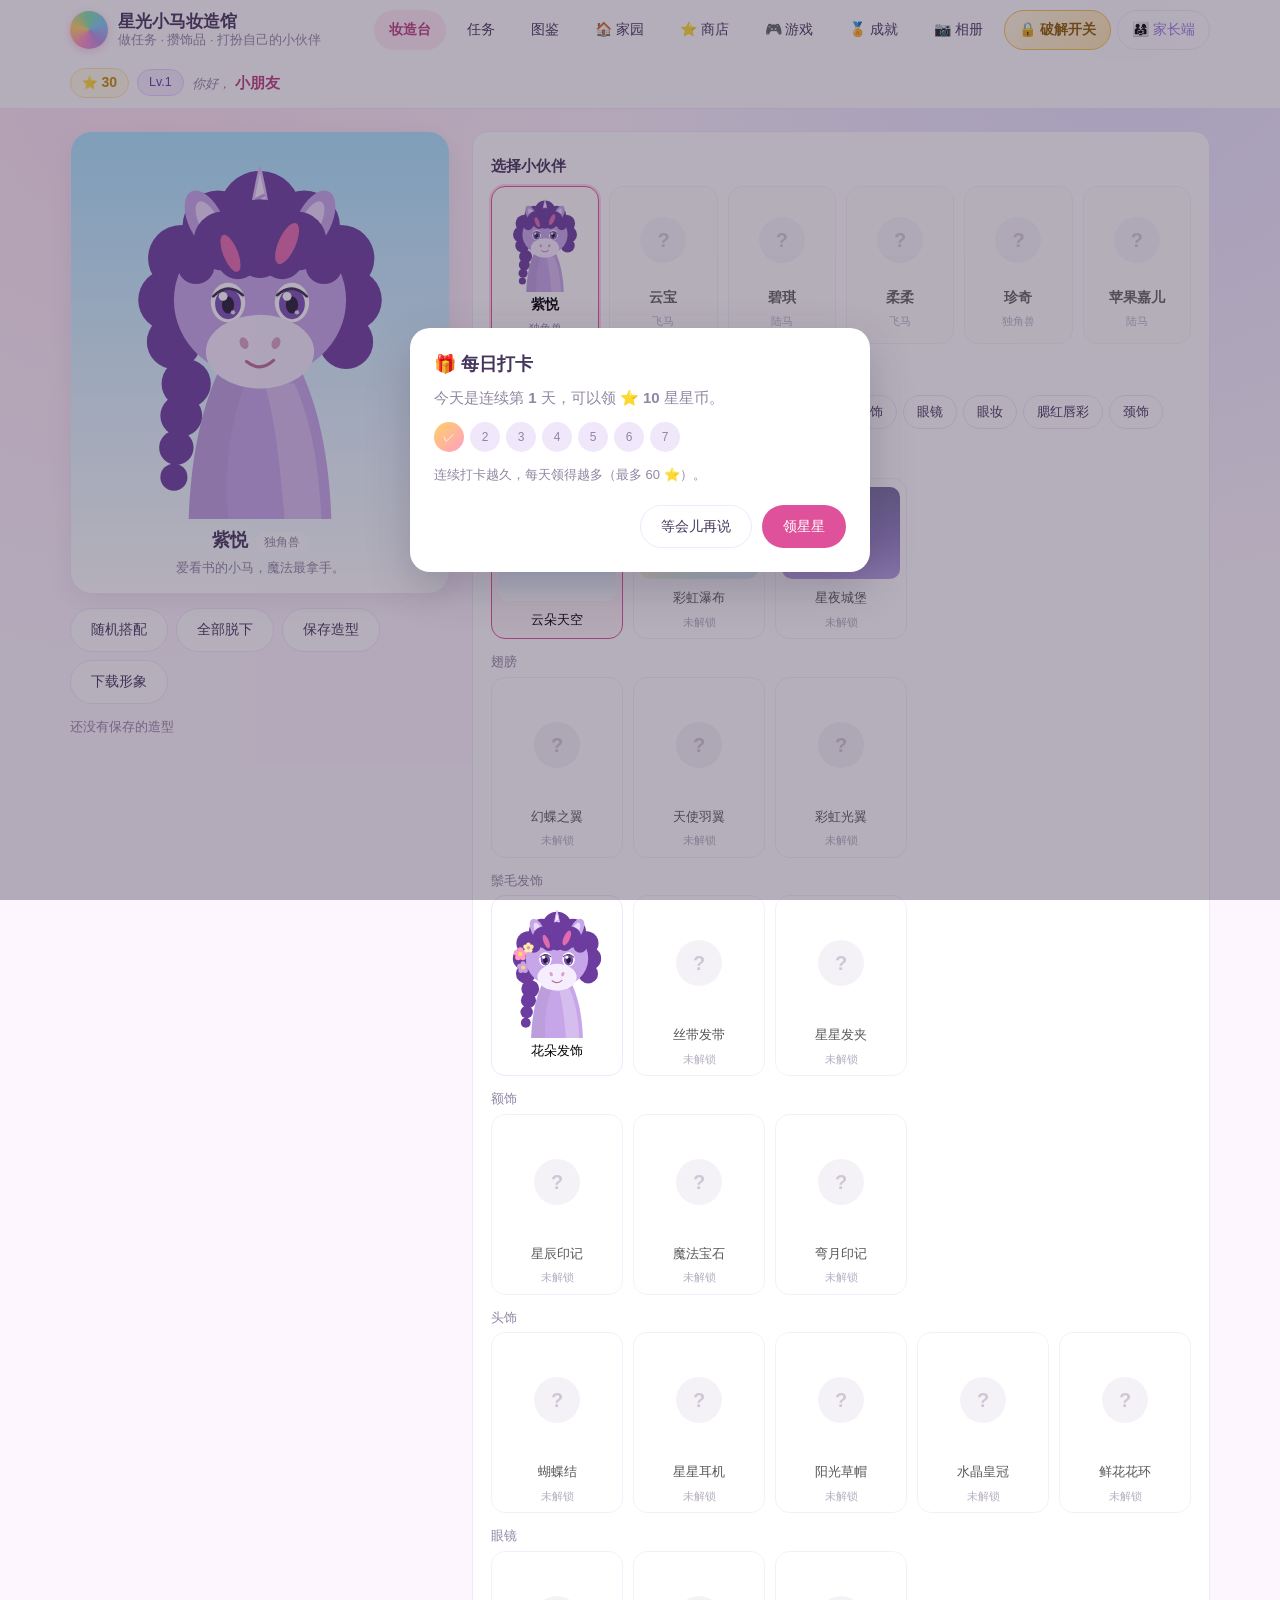
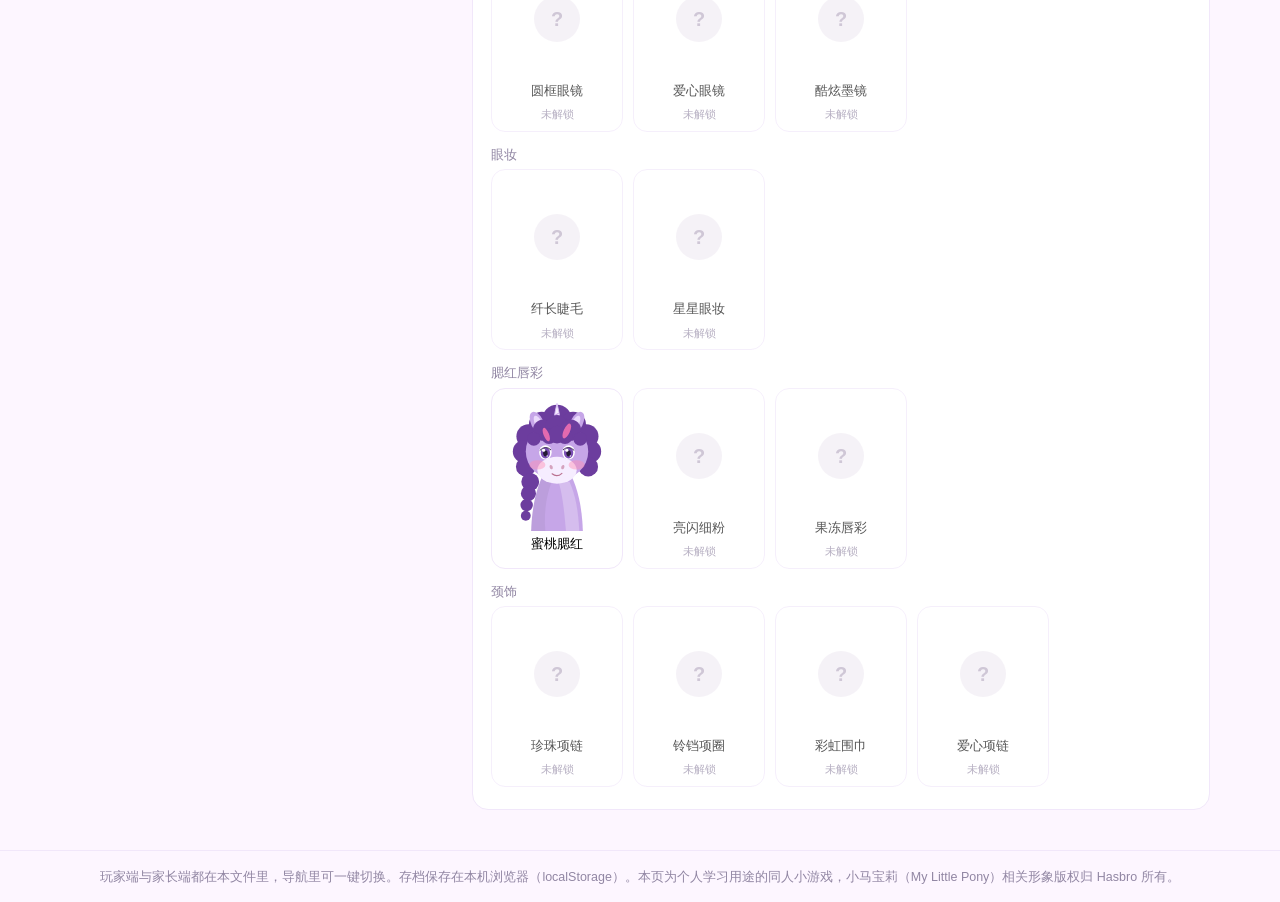
==== commit 65527bf5: "更新手机版：家长端自定义任务可增/改/删，修复新增按钮点不动的 bug" ====
--- a/index.html
+++ b/index.html
@@ -2,55 +2,5581 @@
 <html lang="zh-CN">
 <head>
 <meta charset="UTF-8">
-<meta name="viewport" content="width=device-width, initial-scale=1">
-<title>星光小马妆造馆 · 玩家端</title>
-<link rel="stylesheet" href="css/style.css">
+<meta name="viewport" content="width=device-width, initial-scale=1, maximum-scale=1, user-scalable=no, viewport-fit=cover">
+<meta name="apple-mobile-web-app-capable" content="yes">
+<meta name="mobile-web-app-capable" content="yes">
+<meta name="theme-color" content="#e0519c">
+<title>星光小马妆造馆</title>
+<style>
+/* ===== 星光小马妆造馆 · 样式 ===== */
+:root {
+  --c-page: #fdf6ff;
+  --c-card: #ffffff;
+  --c-text: #45355c;
+  --c-muted: #9186a3;
+  --c-line: #f1e7fa;
+  --c-primary: #e0519c;
+  --c-primary-dk: #b93b7d;
+  --c-purple: #9a7ae0;
+  --c-blue: #56a9e6;
+  --c-green: #4fae84;
+  --c-amber: #f0a91b;
+  --c-danger: #d9534f;
+  --c-pink-soft: #ffeaf5;
+  --c-mint-soft: #e6f8f2;
+  --c-sky-soft: #e8f4ff;
+  --radius: 16px;
+  --radius-sm: 10px;
+  --wrap: 1180px;
+  --font: -apple-system, BlinkMacSystemFont, "PingFang SC", "Hiragino Sans GB",
+          "Microsoft YaHei", "Segoe UI", sans-serif;
+}
+
+* { box-sizing: border-box; }
+
+body {
+  margin: 0;
+  font-family: var(--font);
+  font-size: 15px;
+  line-height: 1.7;
+  color: var(--c-text);
+  background: var(--c-page);
+  background-image:
+    radial-gradient(circle at 12% 8%, #ffe3f2 0, rgba(255, 227, 242, 0) 42%),
+    radial-gradient(circle at 88% 0%, #e6e0ff 0, rgba(230, 224, 255, 0) 40%);
+  background-attachment: fixed;
+  min-height: 100vh;
+}
+
+h1, h2, h3, h4, h5 { margin: 0 0 .5em; line-height: 1.35; font-weight: 600; }
+p { margin: 0 0 .8em; }
+.wrap { width: 100%; max-width: var(--wrap); margin: 0 auto; padding: 0 20px; }
+.muted { color: var(--c-muted); }
+.sm { font-size: 13px; }
+.mono { font-family: ui-monospace, SFMono-Regular, Menlo, Consolas, monospace; font-size: 12px; }
+
+/* ===== 页头 ===== */
+.app-header {
+  position: sticky;
+  top: 0;
+  z-index: 20;
+  background: rgba(255, 255, 255, .88);
+  backdrop-filter: saturate(180%) blur(10px);
+  border-bottom: 1px solid var(--c-line);
+}
+.head-wrap {
+  display: flex;
+  align-items: center;
+  gap: 18px;
+  padding-top: 10px;
+  padding-bottom: 10px;
+  flex-wrap: wrap;
+}
+.brand { display: flex; align-items: center; gap: 10px; }
+.brand-mark {
+  width: 38px; height: 38px; border-radius: 50%;
+  background: conic-gradient(from 210deg, #ff8fc0, #ffd066, #7fe0a8, #7fc8f5, #b98ce0, #ff8fc0);
+  box-shadow: 0 2px 8px rgba(217, 79, 150, .25);
+  flex: none;
+}
+.brand-mark.admin {
+  background: conic-gradient(from 30deg, #6f63c9, #56a9e6, #4fae84, #6f63c9);
+  box-shadow: 0 2px 8px rgba(111, 99, 201, .3);
+}
+.brand-text { display: flex; flex-direction: column; line-height: 1.25; }
+.brand-text b { font-size: 17px; font-weight: 600; }
+.brand-text i { font-style: normal; font-size: 12.5px; color: var(--c-muted); }
+
+.nav { display: flex; gap: 6px; flex-wrap: wrap; margin-left: auto; }
+.nav-btn {
+  position: relative;
+  appearance: none;
+  border: 1px solid transparent;
+  background: transparent;
+  color: var(--c-text);
+  font: inherit;
+  font-size: 14px;
+  padding: 7px 14px;
+  border-radius: 999px;
+  cursor: pointer;
+  text-decoration: none;
+  transition: background .15s, color .15s, border-color .15s;
+}
+.nav-btn:hover { background: #f8eff7; }
+.nav-btn.on { background: #ffe9f4; color: var(--c-primary-dk); font-weight: 600; }
+.nav-btn.alt { border-color: var(--c-line); color: var(--c-purple); }
+
+/* 破解开关：默认琥珀色，开启后变绿 */
+.nav-btn.cheat-btn {
+  border-color: #f0c14b;
+  background: linear-gradient(135deg, #fff7e2, #ffe4b0);
+  color: #8a5a00;
+  font-weight: 600;
+}
+.nav-btn.cheat-btn:hover { background: linear-gradient(135deg, #ffefbe, #ffd489); }
+.nav-btn.cheat-btn.on {
+  border-color: #6ec97f;
+  background: linear-gradient(135deg, #eaf9ec, #c6efd2);
+  color: #1c7a33;
+}
+.dot {
+  display: inline-block;
+  min-width: 18px;
+  padding: 0 5px;
+  margin-left: 5px;
+  border-radius: 999px;
+  background: var(--c-primary);
+  color: #fff;
+  font-size: 11px;
+  font-style: normal;
+  line-height: 18px;
+  text-align: center;
+  vertical-align: 1px;
+}
+.who { font-size: 13px; color: var(--c-muted); display: flex; gap: 8px; align-items: center; flex-wrap: wrap; }
+.who b { color: var(--c-primary-dk); font-size: 15px; }
+.who-name { display: inline-flex; gap: 4px; align-items: baseline; }
+.wallet-chip {
+  background: #fff8e6; border: 1px solid #ffe2ab; color: #8a5a00;
+  border-radius: 999px; padding: 2px 11px; font-size: 12.5px; white-space: nowrap;
+}
+.wallet-chip b { color: #c8860a; font-size: 14px; }
+.wallet-chip.lv { background: #f3ecff; border-color: #ded0ff; color: #5b3fa8; }
+.wallet-chip.lv b { color: #5b3fa8; }
+
+.main { padding: 22px 20px 40px; }
+.app-footer {
+  border-top: 1px solid var(--c-line);
+  padding: 16px 20px 28px;
+  text-align: center;
+  color: var(--c-muted);
+  font-size: 12.5px;
+}
+.app-footer p { margin: 0; }
+
+/* ===== 通用控件 ===== */
+.btn {
+  appearance: none;
+  border: 1px solid transparent;
+  border-radius: 999px;
+  padding: 9px 20px;
+  font: inherit;
+  font-size: 14px;
+  cursor: pointer;
+  background: #f2eaf5;
+  color: var(--c-text);
+  transition: transform .08s, opacity .15s, background .15s;
+  white-space: nowrap;
+}
+.btn:hover { opacity: .92; }
+.btn:active { transform: translateY(1px); }
+.btn.primary { background: var(--c-primary); color: #fff; }
+.btn.ghost { background: #fff; border-color: var(--c-line); }
+.btn.danger { background: var(--c-danger); color: #fff; }
+.btn.sm { padding: 7px 15px; font-size: 13.5px; }
+.btn.xs { padding: 4px 11px; font-size: 12.5px; }
+
+.ipt {
+  appearance: none;
+  border: 1px solid var(--c-line);
+  border-radius: var(--radius-sm);
+  padding: 9px 12px;
+  font: inherit;
+  font-size: 14px;
+  background: #fff;
+  color: var(--c-text);
+  width: 100%;
+}
+.ipt:focus { outline: none; border-color: var(--c-primary); }
+.ipt.big { font-size: 16px; padding: 11px 14px; text-align: center; letter-spacing: 4px; }
+
+.ta {
+  width: 100%;
+  border: 1px solid var(--c-line);
+  border-radius: var(--radius-sm);
+  padding: 10px 12px;
+  font: inherit;
+  font-size: 14px;
+  resize: vertical;
+  background: #fff;
+  color: var(--c-text);
+}
+.ta:focus { outline: none; border-color: var(--c-primary); }
+
+.tag {
+  display: inline-block;
+  padding: 2px 9px;
+  border-radius: 999px;
+  background: #efe6fb;
+  color: var(--c-purple);
+  font-size: 11.5px;
+}
+.badge {
+  display: inline-block;
+  padding: 2px 10px;
+  border-radius: 999px;
+  font-size: 11.5px;
+  background: #f2eef5;
+  color: var(--c-muted);
+}
+.badge.pending { background: #fff2d9; color: #a06a10; }
+.badge.approved { background: #e2f6ec; color: #2f7a55; }
+.badge.rejected { background: #fde8e7; color: #a63b37; }
+.badge.todo { background: #f2eef5; color: var(--c-muted); }
+
+.rw {
+  display: inline-block;
+  padding: 3px 10px;
+  margin: 2px 4px 2px 0;
+  border-radius: 999px;
+  background: #ffeaf3;
+  color: var(--c-primary-dk);
+  font-size: 12px;
+}
+.rw-star { background: #fff4d6; color: #9a6b12; font-weight: 600; }
+
+.empty {
+  padding: 40px 16px;
+  text-align: center;
+  color: var(--c-muted);
+  background: #fff;
+  border: 1px dashed var(--c-line);
+  border-radius: var(--radius);
+}
+.sec-title {
+  font-size: 15px;
+  margin: 20px 0 10px;
+  display: flex;
+  align-items: center;
+  gap: 8px;
+}
+.sec-title em {
+  font-style: normal;
+  font-size: 12px;
+  color: var(--c-muted);
+  background: #f7f0f8;
+  padding: 1px 8px;
+  border-radius: 999px;
+}
+
+.warnbar {
+  background: #fff4d6;
+  color: #8a5a00;
+  padding: 10px 20px;
+  font-size: 13px;
+  text-align: center;
+  border-bottom: 1px solid #f0dca8;
+}
+.warnbar code { background: rgba(0, 0, 0, .06); padding: 1px 5px; border-radius: 4px; }
+
+.toast {
+  position: fixed;
+  left: 50%;
+  bottom: 40px;
+  transform: translateX(-50%);
+  background: rgba(59, 47, 74, .94);
+  color: #fff;
+  padding: 10px 22px;
+  border-radius: 999px;
+  font-size: 14px;
+  z-index: 99;
+  transition: opacity .4s, transform .4s;
+  box-shadow: 0 6px 20px rgba(0, 0, 0, .18);
+}
+.toast.out { opacity: 0; transform: translate(-50%, 10px); }
+
+/* ===== 弹层 ===== */
+.modal {
+  position: fixed;
+  inset: 0;
+  background: rgba(59, 47, 74, .38);
+  display: flex;
+  align-items: center;
+  justify-content: center;
+  padding: 20px;
+  z-index: 60;
+}
+.modal-card {
+  background: #fff;
+  border-radius: 20px;
+  padding: 24px;
+  width: 100%;
+  max-width: 460px;
+  max-height: 86vh;
+  overflow: auto;
+  box-shadow: 0 16px 44px rgba(59, 47, 74, .24);
+}
+.modal-card h3 { font-size: 18px; }
+.modal-actions {
+  display: flex;
+  gap: 10px;
+  justify-content: flex-end;
+  margin-top: 18px;
+  flex-wrap: wrap;
+}
+.lock-task {
+  background: #fdf3f8;
+  border: 1px solid var(--c-line);
+  border-radius: var(--radius-sm);
+  padding: 14px;
+  margin: 6px 0 12px;
+}
+.lock-task h4 { margin: 6px 0; font-size: 16px; }
+
+.lock-q {
+  display: inline-flex;
+  align-items: center;
+  justify-content: center;
+  width: 46px;
+  height: 46px;
+  border-radius: 50%;
+  background: #f1ecf4;
+  color: #b7abc2;
+  font-size: 20px;
+  font-weight: 600;
+}
+
+/* ===== 妆造台 ===== */
+.studio {
+  display: grid;
+  grid-template-columns: minmax(300px, 380px) 1fr;
+  gap: 22px;
+  align-items: start;
+}
+.stage-card {
+  position: relative;
+  border-radius: 22px;
+  padding: 18px 18px 14px;
+  text-align: center;
+  overflow: hidden;
+  border: 1px solid var(--c-line);
+  box-shadow: 0 8px 24px rgba(59, 47, 74, .08);
+}
+.stage-card svg { display: block; margin: 0 auto; max-width: 100%; height: auto; }
+.stage-name {
+  font-size: 18px;
+  font-weight: 600;
+  margin-top: 6px;
+  color: var(--c-text);
+}
+.stage-name span {
+  display: inline-block;
+  margin-left: 8px;
+  font-size: 11.5px;
+  font-weight: 400;
+  color: var(--c-muted);
+  background: rgba(255, 255, 255, .75);
+  padding: 1px 8px;
+  border-radius: 999px;
+}
+.stage-desc { font-size: 13px; color: var(--c-muted); margin: 2px 0 0; }
+.stage-actions { display: flex; gap: 8px; flex-wrap: wrap; margin-top: 14px; }
+.looks {
+  margin-top: 12px;
+  display: flex;
+  gap: 8px;
+  flex-wrap: wrap;
+  align-items: center;
+  font-size: 13px;
+}
+.look-chip {
+  display: inline-flex;
+  align-items: center;
+  background: #fff;
+  border: 1px solid var(--c-line);
+  border-radius: 999px;
+  overflow: hidden;
+}
+.look-load, .look-del {
+  appearance: none;
+  border: none;
+  background: transparent;
+  font: inherit;
+  font-size: 13px;
+  cursor: pointer;
+  padding: 5px 12px;
+  color: var(--c-text);
+}
+.look-del { padding: 5px 9px; color: var(--c-danger); border-left: 1px solid var(--c-line); }
+
+.wardrobe {
+  background: #fff;
+  border: 1px solid var(--c-line);
+  border-radius: var(--radius);
+  padding: 4px 18px 22px;
+}
+.pony-list {
+  display: grid;
+  grid-template-columns: repeat(auto-fill, minmax(96px, 1fr));
+  gap: 10px;
+}
+.pony-list.big { grid-template-columns: repeat(auto-fill, minmax(120px, 1fr)); }
+.pony-chip {
+  appearance: none;
+  border: 1px solid var(--c-line);
+  background: #fffdfd;
+  border-radius: 14px;
+  padding: 8px 6px 6px;
+  cursor: pointer;
+  display: flex;
+  flex-direction: column;
+  align-items: center;
+  gap: 2px;
+  font: inherit;
+  transition: border-color .15s, box-shadow .15s, transform .1s;
+}
+.pony-chip:hover { border-color: var(--c-primary); transform: translateY(-2px); }
+.pony-chip.on { border-color: var(--c-primary); box-shadow: 0 0 0 2px #ffd9ec; }
+.pony-chip.locked { opacity: .62; }
+.pony-chip-art { display: flex; align-items: center; justify-content: center; min-height: 90px; }
+.pony-chip-art svg { display: block; max-width: 100%; height: auto; }
+.pony-chip-name { font-size: 13.5px; font-weight: 600; }
+.pony-chip-race { font-size: 11px; color: var(--c-muted); }
+
+.cat-tabs { display: flex; gap: 6px; flex-wrap: wrap; margin-bottom: 4px; }
+.cat {
+  appearance: none;
+  border: 1px solid var(--c-line);
+  background: #fff;
+  border-radius: 999px;
+  padding: 5px 13px;
+  font: inherit;
+  font-size: 13px;
+  cursor: pointer;
+  color: var(--c-text);
+}
+.cat.on { background: var(--c-primary); border-color: var(--c-primary); color: #fff; }
+.item-tip { font-size: 12.5px; color: var(--c-muted); min-height: 22px; }
+
+.item-grid { display: flex; flex-direction: column; gap: 14px; }
+.item-group h4 { font-size: 13px; color: var(--c-muted); margin: 0 0 6px; font-weight: 500; }
+.item-row { display: grid; grid-template-columns: repeat(auto-fill, minmax(112px, 1fr)); gap: 10px; }
+.item-cell {
+  appearance: none;
+  border: 1px solid var(--c-line);
+  background: #fff;
+  border-radius: 14px;
+  padding: 8px 6px 7px;
+  cursor: pointer;
+  display: flex;
+  flex-direction: column;
+  align-items: center;
+  gap: 3px;
+  font: inherit;
+  transition: border-color .15s, transform .1s;
+}
+.item-cell:hover { transform: translateY(-2px); border-color: var(--c-primary); }
+.item-cell.on { border-color: var(--c-primary); background: #fff5f9; }
+.item-cell.locked { opacity: .66; }
+.cell-art { display: flex; align-items: center; justify-content: center; min-height: 118px; }
+.cell-art svg { display: block; max-width: 100%; height: auto; }
+.cell-name { font-size: 12.5px; }
+.cell-lock { font-size: 11px; color: var(--c-muted); }
+.bg-cell { min-height: 150px; justify-content: flex-end; }
+.cell-bg {
+  display: block;
+  width: 100%;
+  height: 92px;
+  border-radius: 10px;
+  margin-bottom: 6px;
+}
+
+/* 背景配方 */
+.bg-sky { background: linear-gradient(180deg, #a9e3ff 0%, #dcf3ff 55%, #ffffff 100%); }
+.bg-rainbow { background: linear-gradient(135deg, #ffc9e6 0%, #fff4c2 34%, #c6f0df 66%, #cbe6ff 100%); }
+.bg-night { background: linear-gradient(180deg, #2f2670 0%, #5b40a4 55%, #8e6fd4 100%); }
+
+/* ===== 任务中心 ===== */
+.tasks { background: #fff; border: 1px solid var(--c-line); border-radius: var(--radius); padding: 18px 20px 24px; }
+.task-head { display: flex; justify-content: space-between; align-items: flex-start; gap: 16px; flex-wrap: wrap; }
+.task-head .sec-title { margin-top: 0; }
+.chips { display: flex; gap: 6px; flex-wrap: wrap; }
+.chip {
+  appearance: none;
+  border: 1px solid var(--c-line);
+  background: #fff;
+  border-radius: 999px;
+  padding: 5px 13px;
+  font: inherit;
+  font-size: 13px;
+  cursor: pointer;
+  color: var(--c-text);
+}
+.chip.on { background: var(--c-purple); border-color: var(--c-purple); color: #fff; }
+
+.task-list {
+  margin-top: 16px;
+  display: grid;
+  grid-template-columns: repeat(auto-fill, minmax(280px, 1fr));
+  gap: 14px;
+}
+.task-card {
+  border: 1px solid var(--c-line);
+  border-radius: var(--radius);
+  padding: 14px 16px;
+  background: #fffdfd;
+  transition: box-shadow .2s, border-color .2s;
+}
+.task-card.pending { border-color: #f3d9a4; background: #fffaf0; }
+.task-card.approved { border-color: #bfe6d2; background: #f8fdfa; }
+.task-card.rejected { border-color: #f3c2c0; background: #fff8f7; }
+.task-card.focus { box-shadow: 0 0 0 3px #ffd9ec; }
+.task-top { display: flex; justify-content: space-between; align-items: center; gap: 8px; }
+.task-title { font-size: 16px; margin: 8px 0 4px; }
+.task-desc { font-size: 13px; color: var(--c-muted); margin: 0 0 8px; }
+.task-note, .task-reason {
+  font-size: 12.5px;
+  margin: 0 0 6px;
+  padding: 7px 10px;
+  border-radius: 8px;
+  background: #f6f1f8;
+  color: #5d5070;
+}
+.task-reason { background: #fdeceb; color: #a63b37; }
+.task-rewards { margin: 6px 0 10px; }
+.task-foot { display: flex; justify-content: flex-end; }
+.ok { color: var(--c-green); font-size: 13px; }
+
+/* ===== 图鉴 ===== */
+.gallery { background: #fff; border: 1px solid var(--c-line); border-radius: var(--radius); padding: 18px 20px 26px; }
+.progress-box { display: grid; grid-template-columns: repeat(auto-fit, minmax(200px, 1fr)); gap: 14px; }
+.pg { display: flex; justify-content: space-between; font-size: 13px; }
+.pg b { color: var(--c-primary-dk); }
+.bar { height: 8px; border-radius: 999px; background: #f2ecf5; overflow: hidden; margin-bottom: 8px; }
+.bar i { display: block; height: 100%; background: linear-gradient(90deg, #ff9bc6, #b98ce0); }
+.mini-grid { display: grid; grid-template-columns: repeat(auto-fill, minmax(104px, 1fr)); gap: 10px; }
+.mini {
+  border: 1px solid var(--c-line);
+  border-radius: 12px;
+  padding: 6px;
+  text-align: center;
+  font-size: 12px;
+  background: #fffdfd;
+  display: flex;
+  flex-direction: column;
+  align-items: center;
+  gap: 4px;
+}
+.mini.locked { opacity: .55; }
+.mini-art { display: flex; justify-content: center; }
+.mini-art svg { display: block; max-width: 100%; height: auto; }
+.mini .cell-bg { height: 60px; }
+
+/* ===== 管理端 ===== */
+.lock { padding-top: 60px; padding-bottom: 60px; }
+.lock-card {
+  max-width: 380px;
+  margin: 0 auto;
+  background: #fff;
+  border: 1px solid var(--c-line);
+  border-radius: 20px;
+  padding: 28px;
+  text-align: center;
+  box-shadow: 0 8px 26px rgba(59, 47, 74, .08);
+}
+.pin-err { color: var(--c-danger); font-size: 13px; min-height: 22px; margin: 6px 0 10px; }
+.adm-head { margin-bottom: 16px; }
+.adm-head .sec-title { margin-top: 0; font-size: 18px; }
+.adm-head em { background: var(--c-primary); color: #fff; }
+
+.rev-list { display: grid; gap: 14px; }
+.rev-card {
+  display: grid;
+  grid-template-columns: 1fr 200px;
+  gap: 16px;
+  background: #fff;
+  border: 1px solid var(--c-line);
+  border-radius: var(--radius);
+  padding: 16px 18px;
+}
+.rev-main h4 { font-size: 16px; margin: 8px 0 4px; }
+.rev-desc { font-size: 13px; color: var(--c-muted); margin: 0 0 8px; }
+.rev-note {
+  font-size: 13px;
+  background: #f6f1f8;
+  border-radius: 8px;
+  padding: 8px 11px;
+  margin: 0 0 6px;
+}
+.rev-time { font-size: 12px; color: var(--c-muted); margin: 0; }
+.rev-side { display: flex; flex-direction: column; align-items: stretch; gap: 8px; }
+.rev-rw { margin-bottom: 4px; }
+
+.table { border: 1px solid var(--c-line); border-radius: var(--radius); overflow: hidden; background: #fff; }
+.tr {
+  display: grid;
+  grid-template-columns: 1.4fr 1.2fr 92px 150px;
+  gap: 10px;
+  padding: 10px 14px;
+  align-items: center;
+  border-bottom: 1px solid var(--c-line);
+  font-size: 13.5px;
+}
+.tr:last-child { border-bottom: none; }
+.tr.head { background: #faf6fb; color: var(--c-muted); font-size: 12.5px; }
+.tname i { display: block; font-style: normal; font-size: 11.5px; color: var(--c-muted); }
+.trw { font-size: 12.5px; color: var(--c-muted); }
+.tops { display: flex; gap: 6px; flex-wrap: wrap; justify-content: flex-end; }
+
+.manage-grid { display: grid; grid-template-columns: repeat(auto-fill, minmax(112px, 1fr)); gap: 12px; }
+.mg {
+  border: 1px solid var(--c-line);
+  border-radius: 14px;
+  padding: 10px 8px;
+  background: #fffdfd;
+  display: flex;
+  flex-direction: column;
+  align-items: center;
+  gap: 6px;
+}
+.mg.on { border-color: #cfeee0; background: #fbfefc; }
+.mg-art { display: flex; align-items: center; justify-content: center; min-height: 92px; width: 100%; }
+.mg-art.cell-bg { height: 92px; border-radius: 12px; }
+.mg-name { font-size: 12.5px; }
+
+.form-row { display: flex; align-items: center; gap: 10px; margin-bottom: 12px; flex-wrap: wrap; }
+.form-row.wrap { flex-wrap: wrap; }
+.form-row label { min-width: 90px; font-size: 13.5px; color: var(--c-muted); }
+.form-row .ipt { max-width: 260px; }
+.form-col { display: flex; flex-direction: column; gap: 10px; }
+
+.stat-grid { display: grid; grid-template-columns: repeat(auto-fit, minmax(110px, 1fr)); gap: 12px; }
+.stat {
+  background: #fdf7fb;
+  border: 1px solid var(--c-line);
+  border-radius: 12px;
+  padding: 12px;
+  text-align: center;
+}
+.stat b { display: block; font-size: 20px; color: var(--c-primary-dk); }
+.stat span { font-size: 12.5px; color: var(--c-muted); }
+
+.log { display: grid; gap: 6px; }
+.log-row {
+  display: grid;
+  grid-template-columns: 80px 1fr 110px;
+  gap: 10px;
+  font-size: 12.5px;
+  padding: 6px 10px;
+  background: #fbf8fc;
+  border-radius: 8px;
+}
+.log-act { color: var(--c-purple); }
+.log-detail { color: var(--c-muted); }
+.log-time { color: var(--c-muted); text-align: right; }
+
+.rw-picker { max-height: 240px; overflow: auto; border: 1px solid var(--c-line); border-radius: var(--radius-sm); padding: 10px 12px; }
+.rw-group { margin-bottom: 10px; }
+.rw-group h5 { margin: 0 0 4px; font-size: 12.5px; color: var(--c-muted); font-weight: 500; }
+.ck { display: inline-flex; align-items: center; gap: 4px; margin: 0 10px 4px 0; font-size: 12.5px; cursor: pointer; }
+.rw-bar { display: flex; align-items: center; justify-content: space-between; gap: 10px; flex-wrap: wrap; }
+.rw-bar p { margin: 0; }
+.rw-tools { display: inline-flex; align-items: center; gap: 8px; }
+.rw-tools b { color: var(--c-primary-dk); }
+.sm-ipt { width: 84px !important; }
+.fr-label { font-size: 13px; color: var(--c-muted); }
+.tdesc { display: block; font-style: normal; font-size: 11.5px; color: var(--c-muted); margin-top: 2px; }
+
+/* ===== 小马家园 ===== */
+.home-head { display: flex; flex-wrap: wrap; gap: 12px; align-items: flex-end; justify-content: space-between; margin-bottom: 12px; }
+.home-head .sec-title { margin: 0 0 2px; }
+.home-head .muted { margin: 0; font-size: 13px; }
+.home-tools { display: flex; flex-wrap: wrap; gap: 8px; align-items: center; }
+.home-stat { font-size: 13px; color: var(--c-muted); }
+.home-stat b { color: var(--c-primary-dk); font-size: 15px; }
+
+.room {
+  position: relative;
+  width: 100%;
+  aspect-ratio: 16 / 9;
+  min-height: 300px;
+  border-radius: 20px;
+  overflow: hidden;
+  border: 4px solid #fff;
+  box-shadow: 0 10px 26px rgba(180, 120, 160, .22);
+  background: #ffeaf4;
+  cursor: pointer;
+  user-select: none;
+  -webkit-tap-highlight-color: transparent;
+}
+.room-art { position: absolute; inset: 0; width: 100%; height: 100%; display: block; }
+.room-layer { position: absolute; inset: 0; pointer-events: none; }
+
+/* 昼夜切换 */
+.room .day-only, .room .day-sky { opacity: 1; transition: opacity .7s ease; }
+.room .night-only, .room .night-sky { opacity: 0; transition: opacity .7s ease; }
+.room.night .day-only, .room.night .day-sky { opacity: 0; }
+.room.night .night-only, .room.night .night-sky { opacity: 1; }
+.room .night-veil { opacity: 0; transition: opacity .7s ease; }
+.room.night .night-veil { opacity: .42; }
+.room .cloud { animation: drift 22s linear infinite; }
+.room .cloud.c2 { animation-duration: 30s; animation-delay: -6s; }
+@keyframes drift { 0% { transform: translateX(-10px); } 50% { transform: translateX(26px); } 100% { transform: translateX(-10px); } }
+.room .tw { animation: twinkle 2.4s ease-in-out infinite; }
+.room .tw.t2 { animation-delay: .6s; }
+.room .tw.t3 { animation-delay: 1.1s; }
+.room .tw.t4 { animation-delay: 1.7s; }
+@keyframes twinkle { 0%, 100% { opacity: .35; } 50% { opacity: 1; } }
+.room .bunting { animation: sway 4.5s ease-in-out infinite; transform-origin: 300px 36px; }
+@keyframes sway { 0%, 100% { transform: rotate(-1.2deg); } 50% { transform: rotate(1.2deg); } }
+
+/* 小马 */
+.hm-pony {
+  position: absolute;
+  width: 12%;
+  min-width: 62px;
+  transform-origin: 50% 100%;
+  pointer-events: auto;
+  cursor: pointer;
+  transition: filter .2s;
+}
+.hm-pony:hover { filter: brightness(1.06) drop-shadow(0 0 6px rgba(255, 190, 220, .9)); }
+.hm-pony .hm-inner { display: block; animation: hmIdle 2.6s ease-in-out infinite; }
+.hm-pony .hm-inner svg { width: 100%; height: auto; display: block; }
+.hm-pony.walk .hm-inner { animation: hmHop .46s ease-in-out infinite; }
+.hm-pony.jump .hm-inner { animation: hmJump .56s cubic-bezier(.3, .8, .4, 1); }
+@keyframes hmIdle {
+  0%, 100% { transform: translateY(0) rotate(-1.5deg); }
+  50% { transform: translateY(-4px) rotate(1.5deg); }
+}
+@keyframes hmHop {
+  0% { transform: translateY(0) rotate(-5deg) scale(1, 1); }
+  45% { transform: translateY(-14px) rotate(5deg) scale(1.03, .97); }
+  100% { transform: translateY(0) rotate(-5deg) scale(1, 1); }
+}
+@keyframes hmJump {
+  0% { transform: translateY(0) scale(1, 1); }
+  35% { transform: translateY(-30px) scale(1.08, .92); }
+  62% { transform: translateY(0) scale(.94, 1.07); }
+  80% { transform: translateY(-8px) scale(1.02, .98); }
+  100% { transform: translateY(0) scale(1, 1); }
+}
+.hm-shadow {
+  position: absolute; left: 50%; bottom: -4px;
+  width: 58%; height: 12px; margin-left: -29%;
+  background: rgba(120, 70, 90, .22);
+  border-radius: 50%;
+  filter: blur(2px);
+}
+.hm-name {
+  position: absolute; left: 50%; bottom: -20px; transform: translateX(-50%);
+  white-space: nowrap; font-size: 11px; color: #8a5a70;
+  background: rgba(255, 255, 255, .82); border-radius: 999px; padding: 1px 8px;
+}
+.hm-name i { font-style: normal; color: var(--c-primary); margin-left: 4px; }
+.hm-bubble {
+  position: absolute; left: 50%; top: -30px; transform: translate(-50%, 6px) scale(.7);
+  max-width: 150px; white-space: nowrap;
+  background: #fff; color: #7a4a63; font-size: 12px; line-height: 1.4;
+  padding: 5px 11px; border-radius: 12px;
+  border: 2px solid #ffc9e0;
+  box-shadow: 0 3px 8px rgba(180, 120, 160, .2);
+  opacity: 0; pointer-events: none;
+  transition: opacity .22s, transform .22s;
+}
+.hm-bubble::after {
+  content: ''; position: absolute; left: 50%; bottom: -7px; margin-left: -5px;
+  border: 5px solid transparent; border-top-color: #ffc9e0;
+}
+.hm-bubble.show { opacity: 1; transform: translate(-50%, 0) scale(1); }
+
+/* 零食与飘浮特效 */
+.snack {
+  position: absolute; font-size: 22px; line-height: 1;
+  transform: translate(-50%, -50%);
+  animation: snackPop .34s ease-out, snackBob 1.5s ease-in-out .34s infinite;
+  text-shadow: 0 2px 3px rgba(120, 70, 90, .25);
+}
+.snack.gone { animation: snackGone .38s ease-in forwards; }
+@keyframes snackPop { from { transform: translate(-50%, -50%) scale(.2); } to { transform: translate(-50%, -50%) scale(1); } }
+@keyframes snackBob { 0%, 100% { transform: translate(-50%, -50%) scale(1); } 50% { transform: translate(-50%, -60%) scale(1.06); } }
+@keyframes snackGone { to { transform: translate(-50%, -80%) scale(.2); opacity: 0; } }
+.fx {
+  position: absolute; font-size: 18px; line-height: 1;
+  animation: floatUp 2.5s ease-out forwards;
+}
+@keyframes floatUp {
+  0% { transform: translate(-50%, 0) scale(.5); opacity: 0; }
+  18% { transform: translate(-50%, -12px) scale(1.05); opacity: 1; }
+  100% { transform: translate(-50%, -78px) scale(.85); opacity: 0; }
+}
+
+.home-foot {
+  display: flex; flex-wrap: wrap; gap: 6px 18px; justify-content: space-between;
+  margin-top: 10px; font-size: 12.5px; color: var(--c-muted);
+}
+
+/* ===== 家园 v2 · 云上城堡 ===== */
+.home { position: relative; }
+
+.home-bar { display: flex; flex-wrap: wrap; gap: 8px 12px; align-items: center; margin-bottom: 12px; }
+.hstat {
+  font-size: 13px; color: var(--c-muted); background: #fff;
+  border: 1px solid var(--c-line); border-radius: 999px; padding: 3px 12px;
+}
+.hstat b { color: var(--c-primary-dk); font-size: 14px; }
+.hstat.star b { color: var(--c-amber); }
+.hstat.lv { display: inline-flex; align-items: center; gap: 7px; }
+.hstat.lv i { display: inline-block; width: 56px; height: 6px; border-radius: 999px; background: var(--c-line); overflow: hidden; }
+.hstat.lv i u { display: block; height: 100%; width: 0; background: linear-gradient(90deg, #ffc85e, #ff9ec4); text-decoration: none; }
+.home-tip { font-size: 12.5px; color: var(--c-muted); margin-left: auto; }
+
+.room {
+  position: relative;
+  width: 100%;
+  aspect-ratio: 16 / 9;
+  min-height: 300px;
+  border-radius: 22px;
+  overflow: hidden;
+  border: 4px solid #fff;
+  box-shadow: 0 14px 34px rgba(150, 105, 185, .20);
+  background: var(--c-pink-soft);
+  cursor: pointer;
+  user-select: none;
+  -webkit-tap-highlight-color: transparent;
+}
+.room-art { position: absolute; inset: 0; width: 100%; height: 100%; display: block; }
+.room-layer { position: absolute; inset: 0; pointer-events: none; }
+.furni-layer { pointer-events: none; }
+
+/* 昼夜 */
+.room .night-only { opacity: 0; transition: opacity .7s ease; }
+.room.night .night-only { opacity: 1; }
+.room .night-veil { opacity: 0; transition: opacity .7s ease; }
+.room.night .night-veil { opacity: .38; }
+.room .tw { animation: hmTwinkle 2.4s ease-in-out infinite; }
+.room .tw.t2 { animation-delay: .6s; }
+.room .tw.t3 { animation-delay: 1.1s; }
+.room .tw.t4 { animation-delay: 1.7s; }
+@keyframes hmTwinkle { 0%, 100% { opacity: .35; } 50% { opacity: 1; } }
+.room .cloud { animation: hmDrift 24s linear infinite; }
+.room .cloud.c2 { animation-duration: 32s; animation-delay: -8s; }
+.room .cloudsea { animation: hmDrift 30s ease-in-out infinite alternate; }
+@keyframes hmDrift { from { transform: translateX(-12px); } to { transform: translateX(30px); } }
+
+/* 家具 */
+.furni {
+  position: absolute;
+  transform: translate(-50%, -100%);
+  cursor: grab;
+  pointer-events: auto;
+  filter: drop-shadow(0 4px 6px rgba(120, 80, 110, .20));
+  transition: filter .2s;
+}
+.furni svg { width: 100%; height: auto; display: block; }
+.furni:hover { filter: drop-shadow(0 6px 10px rgba(120, 80, 110, .30)) brightness(1.03); }
+.furni.drag { cursor: grabbing; opacity: .88; }
+.furni.flat { z-index: 1 !important; }
+/* 被使用时闪一下金光 */
+.furni.sparkle {
+  animation: furniPop .7s ease-out 2;
+  filter: drop-shadow(0 0 10px rgba(255, 208, 110, .95)) brightness(1.07);
+}
+@keyframes furniPop {
+  0%, 100% { transform: scale(1); }
+  50% { transform: scale(1.06); }
+}
+
+/* 小马 */
+.hm-pony {
+  position: absolute;
+  width: 9.5%;
+  min-width: 54px;
+  transform-origin: 50% 100%;
+  pointer-events: auto;
+  cursor: pointer;
+}
+.hm-pony .hm-inner {
+  display: block;
+  animation: hmIdle 2.6s ease-in-out infinite;
+  filter: drop-shadow(0 4px 5px rgba(120, 80, 110, .20)) drop-shadow(0 0 7px rgba(255, 255, 255, .55));
+}
+.hm-pony .hm-inner svg { width: 100%; height: auto; display: block; }
+.hm-pony.walk .hm-inner { animation: hmHop .46s ease-in-out infinite; }
+.hm-pony.jump .hm-inner { animation: hmJump .56s cubic-bezier(.3, .8, .4, 1); }
+.hm-pony.sleeping .hm-inner { animation: hmSleep 3.2s ease-in-out infinite; }
+.hm-pony.bathing .hm-inner { animation: hmWiggle .5s ease-in-out infinite; }
+.hm-pony.pottying .hm-inner { animation: hmSquat 1.1s ease-in-out infinite; }
+.hm-pony.washing .hm-inner { animation: hmWash .5s ease-in-out infinite; }
+.hm-pony.dirty .hm-inner { filter: drop-shadow(0 4px 5px rgba(120, 80, 110, .2)) sepia(.28) brightness(.95); }
+@keyframes hmIdle {
+  0%, 100% { transform: translateY(0) rotate(-1.5deg); }
+  50% { transform: translateY(-4px) rotate(1.5deg); }
+}
+@keyframes hmHop {
+  0% { transform: translateY(0) rotate(-5deg) scale(1, 1); }
+  45% { transform: translateY(-14px) rotate(5deg) scale(1.03, .97); }
+  100% { transform: translateY(0) rotate(-5deg) scale(1, 1); }
+}
+@keyframes hmJump {
+  0% { transform: translateY(0) scale(1, 1); }
+  35% { transform: translateY(-30px) scale(1.08, .92); }
+  62% { transform: translateY(0) scale(.94, 1.07); }
+  80% { transform: translateY(-8px) scale(1.02, .98); }
+  100% { transform: translateY(0) scale(1, 1); }
+}
+@keyframes hmSleep { 0%, 100% { transform: translateY(0) scale(1, 1); } 50% { transform: translateY(1px) scale(1.03, .97); } }
+@keyframes hmWiggle { 0%, 100% { transform: rotate(-5deg); } 50% { transform: rotate(5deg); } }
+/* 蹲马桶：轻轻蹲下再起来 */
+@keyframes hmSquat {
+  0%, 100% { transform: translateY(0) scale(1, 1); }
+  50% { transform: translateY(7px) scale(1.07, .86); }
+}
+/* 洗手：左右搓一搓 */
+@keyframes hmWash {
+  0%, 100% { transform: translateX(-3px) rotate(-3deg); }
+  50% { transform: translateX(3px) rotate(3deg); }
+}
+
+.hm-shadow {
+  position: absolute; left: 50%; bottom: -3px;
+  width: 62%; height: 11px; margin-left: -31%;
+  background: radial-gradient(ellipse at center, rgba(110, 70, 95, .30), rgba(110, 70, 95, 0) 70%);
+  border-radius: 50%;
+}
+.hm-flag {
+  position: absolute; left: 50%; top: -16px;
+  font-size: 15px; opacity: 0;
+  transform: translateX(-50%) scale(.5);
+  transition: opacity .2s, transform .2s;
+  filter: drop-shadow(0 1px 2px rgba(0, 0, 0, .25));
+}
+.hm-flag.show { opacity: 1; animation: hmFlagBob 1.6s ease-in-out infinite; }
+@keyframes hmFlagBob {
+  0%, 100% { transform: translateX(-50%) translateY(0) scale(1); }
+  50% { transform: translateX(-50%) translateY(-5px) scale(1); }
+}
+.hm-name {
+  position: absolute; left: 50%; bottom: -19px; transform: translateX(-50%);
+  white-space: nowrap; font-size: 11px; color: #8a5a70;
+  background: rgba(255, 255, 255, .88); border-radius: 999px; padding: 1px 8px;
+  box-shadow: 0 1px 4px rgba(150, 110, 140, .18);
+}
+.hm-name i { font-style: normal; color: var(--c-primary); margin-left: 4px; }
+.hm-bubble {
+  position: absolute; left: 50%; top: -32px; transform: translate(-50%, 6px) scale(.7);
+  max-width: 160px; white-space: nowrap;
+  background: #fff; color: #7a4a63; font-size: 12px; line-height: 1.4;
+  padding: 5px 11px; border-radius: 12px;
+  border: 2px solid #ffc9e0;
+  box-shadow: 0 3px 10px rgba(180, 120, 160, .22);
+  opacity: 0; pointer-events: none;
+  transition: opacity .22s, transform .22s;
+}
+.hm-bubble::after {
+  content: ''; position: absolute; left: 50%; bottom: -7px; margin-left: -5px;
+  border: 5px solid transparent; border-top-color: #ffc9e0;
+}
+.hm-bubble.show { opacity: 1; transform: translate(-50%, 0) scale(1); }
+
+/* 惊喜、零食、飘浮 */
+.gift {
+  position: absolute; font-size: 24px; cursor: pointer; pointer-events: auto;
+  animation: hmGiftFloat 3s ease-in-out infinite, hmGiftIn .4s ease-out;
+  filter: drop-shadow(0 3px 6px rgba(120, 80, 110, .28));
+}
+@keyframes hmGiftFloat { 0%, 100% { transform: translate(-50%, -50%); } 50% { transform: translate(-50%, -74%); } }
+@keyframes hmGiftIn { from { opacity: 0; } to { opacity: 1; } }
+
+/* 小马互动菜单 */
+.pony-menu {
+  position: absolute; left: 50%; bottom: 16px; transform: translateX(-50%);
+  width: min(94%, 580px);
+  background: #fff; border: 1px solid var(--c-line); border-radius: 16px;
+  box-shadow: 0 12px 32px rgba(120, 80, 140, .24);
+  padding: 12px 14px; z-index: 40;
+  animation: hmMenuIn .18s ease-out;
+}
+@keyframes hmMenuIn { from { opacity: 0; transform: translate(-50%, 10px); } to { opacity: 1; transform: translate(-50%, 0); } }
+.pm-title { display: flex; justify-content: space-between; align-items: baseline; font-size: 14px; font-weight: 600; margin-bottom: 8px; }
+.pm-title em { font-style: normal; font-size: 12px; color: var(--c-primary); }
+.pm-row { display: flex; flex-wrap: wrap; gap: 6px; margin-bottom: 6px; }
+.pm-btn {
+  appearance: none; font: inherit; font-size: 12.5px; cursor: pointer;
+  border: 1px solid var(--c-line); background: #fff; color: var(--c-text);
+  border-radius: 999px; padding: 5px 12px; transition: background .15s, border-color .15s;
+}
+.pm-btn:hover { background: var(--c-pink-soft); border-color: #ffc9e0; }
+.pm-btn.food { background: #fff7ea; border-color: #ffe2b8; }
+.pm-btn.toy { background: var(--c-sky-soft); border-color: #c9e4ff; }
+/* 憋不住了：按钮变琥珀色并轻轻跳动 */
+.pm-btn.warn {
+  background: linear-gradient(180deg, #ffe6b0, #ffcb6b);
+  border-color: #f0ab3c; color: #7c4a10; font-weight: 600;
+  animation: pmWarn 1.1s ease-in-out infinite;
+}
+@keyframes pmWarn { 0%, 100% { transform: none; } 50% { transform: translateY(-2px); } }
+.pm-label { font-size: 12px; color: var(--c-muted); margin: 4px 0 2px; }
+.pm-empty { font-size: 12px; color: var(--c-muted); }
+
+/* 小马档案 */
+.pony-card {
+  position: absolute; left: 50%; top: 50%; transform: translate(-50%, -50%);
+  width: min(94%, 420px);
+  background: #fff; border: 1px solid var(--c-line); border-radius: 18px;
+  box-shadow: 0 16px 40px rgba(120, 80, 140, .28);
+  padding: 16px; z-index: 60;
+}
+.pc-head { display: flex; align-items: center; gap: 8px; margin-bottom: 10px; }
+.pc-head b { font-size: 15px; }
+.pc-head span { font-size: 12px; color: var(--c-muted); }
+.pc-close {
+  margin-left: auto; appearance: none; border: none; background: var(--c-line);
+  width: 24px; height: 24px; border-radius: 50%; cursor: pointer; font-size: 15px; color: var(--c-muted);
+}
+.pc-art { text-align: center; margin-bottom: 10px; }
+.pc-needs { display: grid; gap: 7px; }
+.need { display: grid; grid-template-columns: 78px 1fr 28px; align-items: center; gap: 8px; font-size: 12.5px; }
+.need i { display: block; height: 8px; background: var(--c-line); border-radius: 999px; overflow: hidden; }
+.need i b { display: block; height: 100%; border-radius: 999px; background: var(--c-green); transition: width .4s; }
+.need.ok i b { background: var(--c-amber); }
+.need.low i b { background: var(--c-danger); }
+.need em { font-style: normal; text-align: right; color: var(--c-muted); font-size: 11.5px; }
+.pc-meta { margin-top: 12px; display: grid; gap: 4px; font-size: 12.5px; }
+.pc-meta b { color: var(--c-primary-dk); }
+.pc-meta i { display: block; font-style: normal; font-size: 11.5px; color: var(--c-muted); }
+
+/* ===== 星星商店 ===== */
+.shop-head { display: flex; justify-content: space-between; align-items: flex-end; gap: 12px; flex-wrap: wrap; margin-bottom: 12px; }
+.shop-head .sec-title { margin: 0 0 2px; }
+.shop-head .muted { margin: 0; font-size: 13px; }
+.shop-wallet { display: flex; gap: 8px; flex-wrap: wrap; }
+.wallet { background: #fff8e6; border: 1px solid #ffe2ab; border-radius: 999px; padding: 3px 12px; font-size: 13px; color: #8a5a00; }
+.wallet b { font-size: 15px; }
+.wallet.lv { background: #f3ecff; border-color: #ded0ff; color: #5b3fa8; }
+.goods-grid { display: grid; grid-template-columns: repeat(auto-fill, minmax(152px, 1fr)); gap: 10px; margin: 12px 0 20px; }
+.goods {
+  background: #fff; border: 1px solid var(--c-line); border-radius: 14px;
+  padding: 10px; display: flex; flex-direction: column; gap: 5px;
+}
+.goods.owned { background: #fffbfe; border-color: #f3dcf0; }
+.goods.lock { opacity: .7; }
+.g-icon {
+  width: 44px; height: 44px; border-radius: 13px; background: var(--c-pink-soft);
+  display: flex; align-items: center; justify-content: center; font-size: 23px;
+}
+.g-name { font-size: 13.5px; font-weight: 600; display: flex; align-items: center; gap: 6px; flex-wrap: wrap; }
+.g-name .have { font-style: normal; font-weight: 400; font-size: 11px; background: var(--c-mint-soft); color: #2e7d55; border-radius: 999px; padding: 0 7px; }
+.g-eff { font-size: 11.5px; color: var(--c-muted); min-height: 32px; line-height: 1.5; }
+.g-foot { display: flex; align-items: center; justify-content: space-between; margin-top: 2px; }
+.price { color: var(--c-amber); font-size: 14px; }
+.bag-row { display: flex; flex-wrap: wrap; gap: 8px; margin-bottom: 18px; }
+.bag-item { background: #fff; border: 1px solid var(--c-line); border-radius: 999px; padding: 3px 12px; font-size: 12.5px; }
+.bag-item b { color: var(--c-primary-dk); margin-left: 4px; }
+.decor-box { background: #fff; border: 1px solid var(--c-line); border-radius: 14px; padding: 12px; display: grid; gap: 10px; margin-bottom: 14px; }
+.decor-line { display: flex; flex-wrap: wrap; gap: 8px; align-items: center; }
+.decor-line > span:first-child { font-size: 12.5px; color: var(--c-muted); width: 42px; }
+.swatch { width: 30px; height: 30px; border-radius: 9px; border: 2px solid #fff; box-shadow: 0 0 0 1px var(--c-line); cursor: pointer; padding: 0; }
+.swatch.on { box-shadow: 0 0 0 2px var(--c-primary); }
+
+/* ===== 小游戏 ===== */
+.game-pick { display: grid; grid-template-columns: repeat(auto-fit, minmax(220px, 1fr)); gap: 12px; }
+.gp {
+  appearance: none; font: inherit; text-align: left; cursor: pointer;
+  background: #fff; border: 1px solid var(--c-line); border-radius: 16px;
+  padding: 14px; display: grid; gap: 4px; transition: transform .15s, border-color .15s;
+}
+.gp:hover { border-color: #ffc9e0; transform: translateY(-2px); }
+.gp-icon { font-size: 30px; }
+.gp b { font-size: 15px; }
+.gp i { font-style: normal; font-size: 12.5px; color: var(--c-muted); }
+.gp em { font-style: normal; font-size: 12px; color: var(--c-primary); }
+.game-bar { display: flex; align-items: center; gap: 16px; margin-bottom: 10px; flex-wrap: wrap; }
+.gscore b, .gtime b { color: var(--c-primary-dk); font-size: 16px; }
+.star-field {
+  position: relative; height: 360px; border-radius: 18px; overflow: hidden;
+  background: linear-gradient(#e9f4ff 0%, #f6efff 55%, #ffeef8 100%);
+  border: 2px solid #fff; box-shadow: 0 10px 24px rgba(150, 110, 190, .16);
+}
+.game-tip { position: absolute; left: 50%; top: 50%; transform: translate(-50%, -50%); color: var(--c-muted); font-size: 14px; }
+.fall-star {
+  position: absolute; top: -34px; font-size: 26px; cursor: pointer;
+  animation: hmFall linear forwards;
+  filter: drop-shadow(0 2px 3px rgba(0, 0, 0, .18));
+}
+.fall-star.gold { font-size: 33px; }
+@keyframes hmFall { to { transform: translateY(420px) rotate(200deg); } }
+.star-pop { position: absolute; font-size: 16px; font-weight: 600; color: var(--c-amber); animation: hmPop .7s ease-out forwards; }
+@keyframes hmPop { to { transform: translateY(-42px); opacity: 0; } }
+.mem-grid { display: grid; grid-template-columns: repeat(4, 1fr); gap: 10px; max-width: 540px; margin: 0 auto; }
+.mem-card {
+  aspect-ratio: 3 / 4; border-radius: 14px; border: 1px solid var(--c-line);
+  background: #fff; cursor: pointer; overflow: hidden;
+  display: flex; flex-direction: column; align-items: center; justify-content: center; gap: 2px;
+  padding: 4px; font: inherit;
+}
+.mem-card .mc-back { font-size: 26px; font-weight: 600; color: var(--c-primary); }
+.mem-card.open { background: #fff6fb; border-color: #ffc9e0; }
+.mem-card.done { background: var(--c-mint-soft); border-color: #bfe6cd; }
+.mem-card .mc-art svg { width: 100%; height: auto; display: block; }
+.mc-name { font-size: 11.5px; color: var(--c-muted); }
+.game-over { text-align: center; padding: 34px 10px; }
+.big-score { font-size: 40px; font-weight: 600; color: var(--c-primary-dk); margin: 6px 0 10px; }
+.game-over .row { display: flex; gap: 10px; justify-content: center; }
+
+/* ===== 成就 ===== */
+.ach-grid { display: grid; grid-template-columns: repeat(auto-fill, minmax(158px, 1fr)); gap: 10px; }
+.ach-card {
+  background: #fff; border: 1px solid var(--c-line); border-radius: 14px;
+  padding: 12px; display: grid; gap: 3px; opacity: .72;
+}
+.ach-card.got { opacity: 1; background: #fffaf0; border-color: #ffe2ab; }
+.ach-medal { font-size: 22px; }
+.ach-card b { font-size: 13.5px; }
+.ach-card i { font-style: normal; font-size: 12px; color: var(--c-muted); line-height: 1.5; }
+.ach-star { font-size: 12.5px; color: var(--c-amber); }
+.ach-time { font-size: 11.5px; color: var(--c-muted); }
+
+/* ===== 相册 ===== */
+.album-grid { display: grid; grid-template-columns: repeat(auto-fill, minmax(180px, 1fr)); gap: 12px; }
+.photo { background: #fff; border: 1px solid var(--c-line); border-radius: 14px; overflow: hidden; }
+.ph-view { position: relative; height: 122px; }
+.ph-floor { position: absolute; left: 0; right: 0; bottom: 0; height: 40%; }
+.ph-sky { position: absolute; right: 8px; top: 6px; font-size: 13px; }
+.ph-ponies { position: absolute; left: 8px; bottom: 8px; display: flex; align-items: flex-end; }
+.ph-ponies svg { width: 40px; height: auto; display: block; }
+.ph-info { padding: 8px 10px; display: flex; flex-direction: column; gap: 4px; align-items: flex-start; }
+.ph-info b { font-size: 13px; }
+.ph-info i { font-style: normal; font-size: 11.5px; color: var(--c-muted); }
+
+/* ===== 打卡弹窗 ===== */
+.streak-row { display: flex; gap: 6px; margin: 12px 0; }
+.sk-dot {
+  width: 30px; height: 30px; border-radius: 50%; background: var(--c-line); color: var(--c-muted);
+  display: flex; align-items: center; justify-content: center; font-size: 12px;
+}
+.sk-dot.on { background: linear-gradient(135deg, #ffd166, #ff9ec4); color: #fff; }
+
+/* ===== 响应式 ===== */
+@media (max-width: 900px) {
+  .studio { grid-template-columns: 1fr; }
+  .rev-card { grid-template-columns: 1fr; }
+  .nav { width: 100%; margin-left: 0; }
+  .who { margin-left: auto; }
+}
+@media (max-width: 640px) {
+  body { font-size: 14.5px; }
+  .head-wrap { gap: 10px; }
+  .room { min-height: 210px; border-width: 3px; border-radius: 16px; }
+  .hm-pony { width: 13%; min-width: 0; }
+  .snack { font-size: 17px; }
+  .home-foot { flex-direction: column; gap: 4px; }
+  .home-tip { display: none; }
+  .home-bar { gap: 6px 8px; }
+  .hstat { font-size: 12px; padding: 2px 10px; }
+  .goods-grid { grid-template-columns: repeat(auto-fill, minmax(140px, 1fr)); }
+  .mem-grid { grid-template-columns: repeat(4, 1fr); gap: 7px; }
+  .star-field { height: 300px; }
+  .pony-menu { bottom: 8px; padding: 10px; }
+  .pony-card { width: 96%; }
+  .who { font-size: 12px; }
+  .tr { grid-template-columns: 1fr 80px; grid-auto-rows: auto; row-gap: 4px; }
+  .tr.head { display: none; }
+  .tops { justify-content: flex-start; }
+  .log-row { grid-template-columns: 1fr; }
+  .log-time { text-align: left; }
+  .stage-actions .btn { flex: 1; }
+}
+
+</style>
+<style>
+
+/* ============================================================
+   手机版增强（仅单文件版注入）
+   ============================================================ */
+html { -webkit-text-size-adjust: 100%; }
+body { -webkit-tap-highlight-color: transparent; overflow-x: hidden; }
+[hidden] { display: none !important; }
+
+/* 触摸：按钮不做双击缩放；拖家具 / 抓星星时不带动页面滚动 */
+button, a, .nav-btn, .btn, .mem-card { touch-action: manipulation; }
+.furni-layer, .furni, .star-field, .fall-star { touch-action: none; }
+/* iOS 聚焦输入框时不要自动放大页面 */
+input, select, textarea, .ipt { font-size: 16px; }
+
+@media (max-width: 720px) {
+  .wrap { padding: 0 12px; }
+  .head-wrap { gap: 8px; padding-top: 8px; padding-bottom: 8px; }
+  .brand-text i { display: none; }
+  .brand-text b { font-size: 15px; }
+
+  /* 8 个页签在手机上排不开，改成横向滑动 */
+  .nav {
+    width: 100%; margin-left: 0;
+    flex-wrap: nowrap; overflow-x: auto; -webkit-overflow-scrolling: touch;
+    gap: 6px; padding: 2px 2px 8px; scrollbar-width: none;
+  }
+  .nav::-webkit-scrollbar { display: none; }
+  .nav-btn {
+    flex: 0 0 auto; white-space: nowrap;
+    font-size: 13px; padding: 9px 13px; min-height: 40px;
+    border-radius: 999px; border-color: var(--c-line); background: #fff;
+  }
+  .nav-btn.on { border-color: #ffc9e0; }
+  .who { width: 100%; justify-content: flex-end; margin-left: 0; font-size: 12px; }
+
+  /* 触摸目标放大到手指够得着 */
+  .btn { min-height: 44px; padding: 10px 16px; }
+  .btn.xs, .btn.sm { min-height: 38px; }
+  .pm-btn { min-height: 38px; padding: 8px 14px; font-size: 13px; }
+  .swatch { width: 34px; height: 34px; }
+
+  /* 家园 */
+  .room { min-height: 230px; border-width: 3px; border-radius: 16px; }
+  .hm-pony { width: 15%; min-width: 0; }
+  .hm-name { font-size: 10px; }
+  .hm-flag { font-size: 13px; }
+  .home-bar { gap: 6px 8px; }
+  .hstat { font-size: 12px; padding: 3px 10px; }
+  .home-tip { display: none; }
+  .home-tools { gap: 6px; }
+  .home-tools .btn { flex: 1 1 auto; min-height: 42px; font-size: 13px; }
+  .home-foot { flex-direction: column; gap: 4px; font-size: 12px; }
+  .snack { font-size: 17px; }
+  .pony-menu { left: 6px; right: 6px; bottom: 6px; width: auto; padding: 10px; }
+  .pony-card { width: 94%; max-height: 88vh; overflow-y: auto; }
+
+  /* 商店 */
+  .goods-grid { grid-template-columns: repeat(auto-fill, minmax(146px, 1fr)); gap: 10px; }
+  .shop-head { flex-direction: column; align-items: flex-start; gap: 8px; }
+  .cat-tabs { flex-wrap: nowrap; overflow-x: auto; }
+  .cat { flex: 0 0 auto; }
+
+  /* 小游戏 */
+  .star-field { height: 320px; }
+  .fall-star { font-size: 30px; }
+  .mem-grid { grid-template-columns: repeat(4, 1fr); gap: 7px; }
+  .gp { min-height: 92px; }
+
+  /* 妆造台 / 图鉴 / 成就 / 相册 */
+  .studio { grid-template-columns: 1fr !important; }
+  .item-row, .mini-grid, .manage-grid, .stat-grid { grid-template-columns: repeat(auto-fill, minmax(96px, 1fr)); }
+  .pony-list { grid-template-columns: repeat(auto-fill, minmax(96px, 1fr)); }
+  .pony-list.big { grid-template-columns: repeat(auto-fill, minmax(120px, 1fr)); }
+  .ach-grid { grid-template-columns: repeat(auto-fill, minmax(140px, 1fr)); }
+  .album-grid { grid-template-columns: repeat(auto-fill, minmax(140px, 1fr)); }
+  .game-pick { grid-template-columns: 1fr; }
+
+  /* 弹窗 / 表格 */
+  .modal-card { width: 94%; max-height: 88vh; overflow-y: auto; padding: 16px; }
+  .streak-row { flex-wrap: wrap; }
+  .tr { grid-template-columns: 1fr auto; }
+  .tr.head { display: none; }
+  .tops { justify-content: flex-start; }
+  .stage-actions .btn { flex: 1; }
+}
+
+/* iPhone 刘海与底部横条 */
+body {
+  padding-left: env(safe-area-inset-left);
+  padding-right: env(safe-area-inset-right);
+}
+.app-footer { padding-bottom: calc(14px + env(safe-area-inset-bottom)); }
+.app-header { padding-top: env(safe-area-inset-top); }
+
+</style>
 </head>
 <body>
 
-<header class="app-header">
-  <div class="wrap head-wrap">
-    <div class="brand">
-      <span class="brand-mark"></span>
-      <span class="brand-text">
-        <b>星光小马妆造馆</b>
-        <i>做任务 · 攒饰品 · 打扮自己的小伙伴</i>
-      </span>
-    </div>
-    <nav class="nav">
-      <button class="nav-btn" data-tab="studio" type="button">妆造台</button>
-      <button class="nav-btn" data-tab="tasks" type="button">任务<em id="pendingBadge" class="dot">0</em></button>
-      <button class="nav-btn" data-tab="gallery" type="button">图鉴</button>
-      <button class="nav-btn" data-tab="home" type="button">🏠 家园</button>
-      <button class="nav-btn" data-tab="shop" type="button">⭐ 商店</button>
-      <button class="nav-btn" data-tab="games" type="button">🎮 游戏</button>
-      <button class="nav-btn" data-tab="ach" type="button">🏅 成就</button>
-      <button class="nav-btn" data-tab="album" type="button">📷 相册</button>
-      <button class="nav-btn cheat-btn" id="cheatBtn" data-cheat type="button">🔒 破解开关</button>
-      <a class="nav-btn alt" href="admin.html">家长端</a>
-    </nav>
-    <div class="who">
-      <span class="wallet-chip">⭐ <b id="topStar">0</b></span>
-      <span class="wallet-chip lv" id="topLevel">Lv.1</span>
-      <span class="who-name"><i>你好，</i><b id="playerName">小朋友</b></span>
+<!-- 玩家端 -->
+<section id="playerView">
+<header class="app-header">  <div class="wrap head-wrap">    <div class="brand">      <span class="brand-mark"></span>      <span class="brand-text">        <b>星光小马妆造馆</b>        <i>做任务 · 攒饰品 · 打扮自己的小伙伴</i>      </span>    </div>    <nav class="nav">      <button class="nav-btn" data-tab="studio" type="button">妆造台</button>      <button class="nav-btn" data-tab="tasks" type="button">任务<em id="pendingBadge" class="dot">0</em></button>      <button class="nav-btn" data-tab="gallery" type="button">图鉴</button>      <button class="nav-btn" data-tab="home" type="button">🏠 家园</button>      <button class="nav-btn" data-tab="shop" type="button">⭐ 商店</button>      <button class="nav-btn" data-tab="games" type="button">🎮 游戏</button>      <button class="nav-btn" data-tab="ach" type="button">🏅 成就</button>      <button class="nav-btn" data-tab="album" type="button">📷 相册</button>      <button class="nav-btn cheat-btn" id="cheatBtn" data-cheat type="button">🔒 破解开关</button>      <button class="nav-btn alt" data-mode="admin" type="button">👨‍👩‍👧 家长端</button>    </nav>    <div class="who">      <span class="wallet-chip">⭐ <b id="topStar">0</b></span>      <span class="wallet-chip lv" id="topLevel">Lv.1</span>      <span class="who-name"><i>你好，</i><b id="playerName">小朋友</b></span>    </div>  </div></header>
+  <main class="wrap main">
+    <div id="panel"></div>
+  </main>
+</section>
+
+<!-- 家长端 -->
+<section id="adminView" hidden>
+<header class="app-header admin">  <div class="wrap head-wrap">    <div class="brand">      <span class="brand-mark admin"></span>      <span class="brand-text">        <b>家长管理端</b>        <i>审核任务 · 管理解锁 · 自定义奖励</i>      </span>    </div>    <nav class="nav">      <button class="nav-btn" data-atab="review" type="button">待审核<em id="adminBadge" class="dot">0</em></button>      <button class="nav-btn" data-atab="tasks" type="button">任务总览</button>      <button class="nav-btn" data-atab="manage" type="button">解锁管理</button>      <button class="nav-btn" data-atab="data" type="button">数据与设置</button>      <button class="nav-btn cheat-btn" id="cheatBtnAdmin" data-cheat type="button">🔒 破解开关</button>      <button class="nav-btn alt" data-mode="player" type="button">← 返回玩家端</button>    </nav>    <div class="who"><i>审核身份</i><b>家长</b></div>  </div></header>
+  <div class="wrap lock" id="lockScreen">
+    <div class="lock-card">
+      <h2>家长验证</h2>
+      <p class="muted">请输入管理端密码后进入（初始密码 1234，可在「数据与设置」里修改）。</p>
+      <input id="pinField" class="ipt big" type="password" inputmode="numeric" maxlength="8" placeholder="管理端密码">
+      <p class="pin-err" id="pinErr"></p>
+      <button class="btn primary" id="pinBtn" data-lockbtn type="button">进入</button>
     </div>
   </div>
-</header>
-
-<main class="wrap main">
-  <div id="panel"></div>
-</main>
+  <main class="wrap main" id="adminBody" style="display:none">
+    <div id="adminPanel"></div>
+  </main>
+</section>
 
 <footer class="app-footer">
-  <p>本页为个人学习用途的同人小游戏，小马宝莉（My Little Pony）相关形象版权归 Hasbro 所有。</p>
+  <p>玩家端与家长端都在本文件里，导航里可一键切换。存档保存在本机浏览器（localStorage）。本页为个人学习用途的同人小游戏，小马宝莉（My Little Pony）相关形象版权归 Hasbro 所有。</p>
 </footer>
 
-<script src="js/data.js"></script>
-<script src="js/pony.js"></script>
-<script src="js/store.js"></script>
-<script src="js/home.js"></script>
-<script src="js/shop.js"></script>
-<script src="js/games.js"></script>
-<script src="js/app.js"></script>
+<script>
+/* ===== js/data.js ===== */
+/**
+ * 静态数据层：小马、饰品、任务、背景
+ * 纯静态，无依赖，挂载到 window.DATA 上供 index.html / admin.html 共用。
+ */
+(function () {
+  'use strict';
+
+  /* 装饰位（渲染时的 z 轴顺序即为此数组顺序） */
+  var CATS = [
+    { id: 'bg', name: '场景背景', tip: '给小马换一张漂亮的舞台背景' },
+    { id: 'wing', name: '翅膀', tip: '背后的梦幻翅膀' },
+    { id: 'hair', name: '鬃毛发饰', tip: '别在鬃毛上的小装饰' },
+    { id: 'forehead', name: '额饰', tip: '额头上的魔法印记' },
+    { id: 'headwear', name: '头饰', tip: '戴在头顶的小物件' },
+    { id: 'glasses', name: '眼镜', tip: '酷酷的眼镜' },
+    { id: 'eyes', name: '眼妆', tip: '让眼睛更有神' },
+    { id: 'cheek', name: '腮红唇彩', tip: '甜甜的好气色' },
+    { id: 'neck', name: '颈饰', tip: '脖子上的项链和围巾' }
+  ];
+
+  /* 小马档案：body 身体 / mane 鬃毛（数组即彩条）/ inner 耳内 / eye 瞳色 / muzzle 口鼻 */
+  var PONIES = [
+    {
+      id: 'twilight', name: '紫悦', race: '独角兽', initial: true,
+      desc: '爱看书的小马，魔法最拿手。',
+      colors: { body: '#C6A6E8', mane: '#6C3D9E', mane2: '#F06FB0', inner: '#F0E2FF', eye: '#7B4FB5', muzzle: '#F6EDFF' }
+    },
+    {
+      id: 'rainbowdash', name: '云宝', race: '飞马',
+      desc: '飞得最快的小马，勇敢又好胜。',
+      colors: { body: '#86C9F2', mane: ['#E8467C', '#F7A623', '#F7E023', '#7FC86F', '#4BA3E8', '#A56BE8'], mane2: '#FFE66B', inner: '#DDF1FF', eye: '#E8467C', muzzle: '#EAF6FF' }
+    },
+    {
+      id: 'pinkie', name: '碧琪', race: '陆马',
+      desc: '派对小达人，笑起来停不住。',
+      colors: { body: '#F7A9C6', mane: '#EE5C9E', mane2: '#FFB3D6', inner: '#FFE0EF', eye: '#3B9BE0', muzzle: '#FFF0F7' }
+    },
+    {
+      id: 'fluttershy', name: '柔柔', race: '飞马',
+      desc: '说话轻轻的，最会照顾小动物。',
+      colors: { body: '#FBE9A0', mane: '#F2A8CE', mane2: '#FFD9EA', inner: '#FFF8DD', eye: '#57B9A8', muzzle: '#FFFBE6' }
+    },
+    {
+      id: 'rarity', name: '珍奇', race: '独角兽',
+      desc: '时装设计师，最爱亮闪闪。',
+      colors: { body: '#FBF6FA', mane: '#B07BD6', mane2: '#E6CDF6', inner: '#F4E9FF', eye: '#4B6FB0', muzzle: '#FFF8FC' }
+    },
+    {
+      id: 'applejack', name: '苹果嘉儿', race: '陆马',
+      desc: '果园里的实干家，说到做到。',
+      colors: { body: '#F3A93C', mane: '#F7D774', mane2: '#FFF0B0', inner: '#FFF2CF', eye: '#6BA24C', muzzle: '#FFF4DC' }
+    }
+  ];
+
+  /* 饰品：slot 对应 CATS.id，initial 为初始拥有 */
+  var ITEMS = [
+    { id: 'bg-sky', slot: 'bg', name: '云朵天空', initial: true },
+    { id: 'bg-rainbow', slot: 'bg', name: '彩虹瀑布' },
+    { id: 'bg-night', slot: 'bg', name: '星夜城堡' },
+
+    { id: 'wing-butterfly', slot: 'wing', name: '幻蝶之翼' },
+    { id: 'wing-angel', slot: 'wing', name: '天使羽翼' },
+    { id: 'wing-rainbow', slot: 'wing', name: '彩虹光翼' },
+
+    { id: 'hair-flower', slot: 'hair', name: '花朵发饰', initial: true },
+    { id: 'hair-ribbon', slot: 'hair', name: '丝带发带' },
+    { id: 'hair-star', slot: 'hair', name: '星星发夹' },
+
+    { id: 'fd-star', slot: 'forehead', name: '星辰印记' },
+    { id: 'fd-gem', slot: 'forehead', name: '魔法宝石' },
+    { id: 'fd-moon', slot: 'forehead', name: '弯月印记' },
+
+    { id: 'hw-bow', slot: 'headwear', name: '蝴蝶结' },
+    { id: 'hw-headphone', slot: 'headwear', name: '星星耳机' },
+    { id: 'hw-hat', slot: 'headwear', name: '阳光草帽' },
+    { id: 'hw-crown', slot: 'headwear', name: '水晶皇冠' },
+    { id: 'hw-wreath', slot: 'headwear', name: '鲜花花环' },
+
+    { id: 'gl-round', slot: 'glasses', name: '圆框眼镜' },
+    { id: 'gl-heart', slot: 'glasses', name: '爱心眼镜' },
+    { id: 'gl-sun', slot: 'glasses', name: '酷炫墨镜' },
+
+    { id: 'ey-lash', slot: 'eyes', name: '纤长睫毛' },
+    { id: 'ey-sparkle', slot: 'eyes', name: '星星眼妆' },
+
+    { id: 'ck-blush', slot: 'cheek', name: '蜜桃腮红', initial: true },
+    { id: 'ck-glitter', slot: 'cheek', name: '亮闪细粉' },
+    { id: 'ck-gloss', slot: 'cheek', name: '果冻唇彩' },
+
+    { id: 'nk-pearl', slot: 'neck', name: '珍珠项链' },
+    { id: 'nk-bell', slot: 'neck', name: '铃铛项圈' },
+    { id: 'nk-scarf', slot: 'neck', name: '彩虹围巾' },
+    { id: 'nk-heart', slot: 'neck', name: '爱心项链' }
+  ];
+
+  /* 任务：完成并通过家长审核后发放 rewards */
+  var TASKS = [
+    { id: 't01', title: '读完一本绘本', desc: '认真读完，并把故事讲给家人听。', tag: '阅读', rewards: ['hw-bow'] },
+    { id: 't02', title: '练琴 / 练字 30 分钟', desc: '坚持练习半小时，中途不偷懒。', tag: '才艺', rewards: ['hair-ribbon', 'ck-glitter'] },
+    { id: 't03', title: '整理书包和书桌', desc: '自己的东西自己收拾整齐。', tag: '自理', rewards: ['fd-star'] },
+    { id: 't04', title: '户外活动 1 小时', desc: '到户外跑一跑、跳一跳。', tag: '运动', rewards: ['hw-headphone'] },
+    { id: 't05', title: '做完一页口算', desc: '又快又准，做完自己检查一遍。', tag: '学习', rewards: ['gl-round'] },
+    { id: 't06', title: '帮忙做一件家务', desc: '洗碗、扫地、叠衣服都可以。', tag: '劳动', rewards: ['fd-gem', 'fd-moon'] },
+    { id: 't07', title: '画一幅画送家人', desc: '用心画，并写上想说的话。', tag: '才艺', rewards: ['bg-rainbow'] },
+    { id: 't08', title: '早睡早起连续 3 天', desc: '不用催，自己上床睡觉。', tag: '作息', rewards: ['hair-star'] },
+    { id: 't09', title: '背会 5 个英语单词', desc: '会读会拼，还能造一个句子。', tag: '学习', rewards: ['hw-hat'] },
+    { id: 't10', title: '独立写作业并检查', desc: '遇到难题先自己想办法。', tag: '学习', rewards: ['hw-crown'] },
+    { id: 't11', title: '跳绳 300 个', desc: '可以分几次完成，累计 300 个。', tag: '运动', rewards: ['wing-butterfly'] },
+    { id: 't12', title: '和家人做一顿饭', desc: '当一次小帮厨，注意安全。', tag: '劳动', rewards: ['gl-heart', 'nk-bell'] },
+    { id: 't13', title: '坚持写日记 7 天', desc: '每天一句话也可以，写满一周。', tag: '阅读', rewards: ['ck-gloss'] },
+    { id: 't14', title: '读满 10 本书', desc: '和爸爸妈妈一起数一数。', tag: '阅读', rewards: ['bg-night', 'nk-heart'] },
+    { id: 't15', title: '一整周任务全勤', desc: '这一周每天的任务都完成了。', tag: '坚持', rewards: ['hw-wreath'] },
+    { id: 't16', title: '学会一项新技能', desc: '骑车、游泳、系鞋带……都可以。', tag: '成长', rewards: ['wing-angel', 'pony:rainbowdash'] },
+    { id: 't17', title: '被老师表扬一次', desc: '把表扬的事说给家长听。', tag: '学习', rewards: ['ey-sparkle'] },
+    { id: 't18', title: '测验进步 5 名以上', desc: '和自己比，有进步就值得奖励。', tag: '学习', rewards: ['gl-sun'] },
+    { id: 't19', title: '阅读打卡 30 天', desc: '连续一个月每天读一点书。', tag: '阅读', rewards: ['wing-rainbow'] },
+    { id: 't20', title: '照顾小生命一整周', desc: '给植物浇水，或照顾小宠物。', tag: '责任', rewards: ['nk-pearl', 'pony:fluttershy'] },
+    { id: 't21', title: '独立完成手工作品', desc: '从想法到成品，尽量自己完成。', tag: '才艺', rewards: ['nk-scarf', 'pony:rarity'] },
+    { id: 't22', title: '帮家里大扫除一次', desc: '选一个房间，负责到底。', tag: '劳动', rewards: ['ey-lash'] },
+    { id: 't23', title: '把好心情传给别人', desc: '做一件让别人开心的小事。', tag: '成长', rewards: ['pony:pinkie'] },
+    { id: 't24', title: '学会做一道菜', desc: '从洗菜到装盘，亲手完成。', tag: '劳动', rewards: ['pony:applejack'] }
+  ];
+
+  /* 任务星级：决定通过后发放多少星星币（star × 10） */
+  var STAR_MAP = {
+    t01: 1, t02: 2, t03: 1, t04: 1, t05: 1, t06: 2, t07: 2, t08: 2, t09: 1, t10: 2,
+    t11: 2, t12: 2, t13: 2, t14: 3, t15: 3, t16: 3, t17: 2, t18: 3, t19: 3, t20: 3,
+    t21: 3, t22: 2, t23: 2, t24: 3
+  };
+  TASKS.forEach(function (t) { t.star = STAR_MAP[t.id] || 1; });
+
+  /* ---------- 家园养成：需求 / 商店 / 成就 ---------- */
+
+  /* 小马的四项需求 */
+  var NEEDS = [
+    { id: 'food', name: '吃饱', icon: '🍎', color: '#ff8fa3' },
+    { id: 'clean', name: '干净', icon: '🛁', color: '#6fb7e8' },
+    { id: 'mood', name: '开心', icon: '💖', color: '#ff7fb0' },
+    { id: 'energy', name: '精神', icon: '⚡', color: '#f5b731' }
+  ];
+
+  /* 商店商品：cat = food 食物 / toy 玩具 / furni 家具 / wall 墙纸 / floor 地板
+     食物与玩具带 need（对四项需求的增减），lv 是购买所需等级 */
+  var GOODS = [
+    { id: 'f-apple', cat: 'food', name: '脆苹果', price: 5, lv: 1, icon: '🍎', need: { food: 25, mood: 3 } },
+    { id: 'f-carrot', cat: 'food', name: '甜胡萝卜', price: 8, lv: 1, icon: '🥕', need: { food: 32, mood: 4 } },
+    { id: 'f-cake', cat: 'food', name: '星星蛋糕', price: 16, lv: 2, icon: '🍰', need: { food: 55, mood: 10 } },
+    { id: 'f-candy', cat: 'food', name: '彩虹糖', price: 24, lv: 3, icon: '🍬', need: { food: 40, mood: 18 } },
+    { id: 'f-ice', cat: 'food', name: '云朵冰淇淋', price: 38, lv: 4, icon: '🍦', need: { food: 70, mood: 22 } },
+    { id: 'f-feast', cat: 'food', name: '派对套餐', price: 60, lv: 5, icon: '🎂', need: { food: 100, mood: 35 } },
+
+    { id: 't-ball', cat: 'toy', name: '彩虹皮球', price: 30, lv: 1, icon: '⚽', need: { mood: 25, energy: -8 } },
+    { id: 't-bubble', cat: 'toy', name: '泡泡机', price: 45, lv: 2, icon: '🫧', need: { mood: 32, clean: 10, energy: -6 } },
+    { id: 't-music', cat: 'toy', name: '星星音乐盒', price: 65, lv: 3, icon: '🎵', need: { mood: 45, energy: 10 } },
+    { id: 't-swing', cat: 'toy', name: '云朵秋千', price: 95, lv: 5, icon: '🎠', need: { mood: 60, energy: -12 } },
+
+    { id: 'u-sofa', cat: 'furni', name: '云朵沙发', price: 50, lv: 1, w: 130, h: 76, icon: '🛋️' },
+    { id: 'u-shelf', cat: 'furni', name: '星星书架', price: 70, lv: 2, w: 92, h: 116, icon: '📚' },
+    { id: 'u-lamp', cat: 'furni', name: '蘑菇小灯', price: 40, lv: 1, w: 48, h: 84, icon: '🍄' },
+    { id: 'u-tent', cat: 'furni', name: '秘密帐篷', price: 85, lv: 3, w: 136, h: 104, icon: '⛺' },
+    { id: 'u-bed', cat: 'furni', name: '公主床', price: 110, lv: 4, w: 144, h: 82, icon: '🛏️' },
+    { id: 'u-rug', cat: 'furni', name: '彩虹地毯', price: 60, lv: 2, w: 190, h: 44, icon: '🟣', flat: true },
+    { id: 'u-horse', cat: 'furni', name: '摇摆木马', price: 90, lv: 3, w: 84, h: 84, icon: '🎠' },
+    { id: 'u-tub', cat: 'furni', name: '泡泡浴缸', price: 75, lv: 2, w: 112, h: 72, icon: '🛁', desc: '小马脏了可以来泡个泡泡澡' },
+    { id: 'u-toilet', cat: 'furni', name: '云朵马桶', price: 40, lv: 1, w: 84, h: 88, icon: '🚽', desc: '小马想上厕所时会自己跑过来（初始星星币 + 首次打卡正好买得起）' },
+    { id: 'u-sink', cat: 'furni', name: '星星洗手台', price: 55, lv: 2, w: 76, h: 86, icon: '🚰', desc: '上完厕所会自己过来洗手，讲卫生' },
+    { id: 'u-piano', cat: 'furni', name: '糖果钢琴', price: 130, lv: 5, w: 124, h: 94, icon: '🎹' },
+    { id: 'u-plant', cat: 'furni', name: '星星盆栽', price: 35, lv: 1, w: 52, h: 74, icon: '🪴' },
+
+    { id: 'w-cloud', cat: 'wall', name: '粉云墙纸', price: 40, lv: 1, swatch: '#ffd9ec' },
+    { id: 'w-star', cat: 'wall', name: '星夜墙纸', price: 55, lv: 2, swatch: '#cdb9f2' },
+    { id: 'w-candy', cat: 'wall', name: '糖果墙纸', price: 65, lv: 3, swatch: '#ffe1ea' },
+    { id: 'w-mint', cat: 'wall', name: '薄荷墙纸', price: 65, lv: 3, swatch: '#d6f2e9' },
+
+    { id: 'g-marble', cat: 'floor', name: '云石地板', price: 35, lv: 1, swatch: '#f3e6f7' },
+    { id: 'g-wood', cat: 'floor', name: '蜜色木地板', price: 45, lv: 2, swatch: '#f7dcb4' },
+    { id: 'g-grass', cat: 'floor', name: '青草地板', price: 60, lv: 3, swatch: '#c9e9b0' }
+  ];
+
+  var CAT_NAMES = { food: '美食', toy: '玩具', furni: '家具', wall: '墙纸', floor: '地板' };
+
+  /* 成就：达成时一次性发放星星币 */
+  var ACHIEVEMENTS = [
+    { id: 'a-pet', name: '初次见面', desc: '第一次摸摸小马', stars: 20 },
+    { id: 'a-friend', name: '好朋友', desc: '任意小马爱心达到 50', stars: 30 },
+    { id: 'a-best', name: '最佳伙伴', desc: '任意小马爱心达到 200', stars: 80 },
+    { id: 'a-allpony', name: '小马谷居民', desc: '解锁全部 6 匹小马', stars: 100 },
+    { id: 'a-wardrobe', name: '衣柜大师', desc: '解锁 20 件饰品', stars: 60 },
+    { id: 'a-task5', name: '任务新星', desc: '完成 5 个任务', stars: 30 },
+    { id: 'a-task15', name: '任务达人', desc: '完成 15 个任务', stars: 70 },
+    { id: 'a-rich', name: '小小富翁', desc: '累计获得 500 星星币', stars: 50 },
+    { id: 'a-designer', name: '室内设计师', desc: '拥有 5 件家具', stars: 50 },
+    { id: 'a-star30', name: '抓星高手', desc: '抓星星单局拿到 30 分', stars: 40 },
+    { id: 'a-memory', name: '记忆大师', desc: '12 步内完成记忆翻牌', stars: 40 },
+    { id: 'a-streak7', name: '坚持不懈', desc: '连续打卡 7 天', stars: 60 },
+    { id: 'a-photo', name: '小小摄影师', desc: '拍下 3 张家园照片', stars: 30 },
+    { id: 'a-full', name: '满分照料', desc: '所有小马四项需求都超过 80', stars: 60 },
+    { id: 'a-level5', name: '成长之路', desc: '等级达到 5 级', stars: 60 },
+    { id: 'a-potty', name: '自己会上厕所', desc: '第一次带小马用马桶', stars: 30 },
+    { id: 'a-wash', name: '讲卫生的好孩子', desc: '上完厕所洗手 10 次', stars: 50 }
+  ];
+
+  var WEATHERS = [
+    { id: 'sunny', name: '晴天', icon: '☀️' },
+    { id: 'cloudy', name: '多云', icon: '☁️' },
+    { id: 'rain', name: '下雨', icon: '🌧️' },
+    { id: 'snow', name: '下雪', icon: '❄️' }
+  ];
+
+  /* 照料倾向累积到最多的一项，会成为小马的性格 */
+  var TRAITS = {
+    food: { name: '小吃货', desc: '最爱吃东西，闻到香味第一个跑过来' },
+    mood: { name: '开心果', desc: '天天乐呵呵，最喜欢和你一起玩' },
+    clean: { name: '爱干净', desc: '最喜欢洗香香、梳得漂漂亮亮' },
+    energy: { name: '瞌睡虫', desc: '晒着太阳就能睡着，梦里还在吃苹果' },
+    pet: { name: '黏人精', desc: '最喜欢被摸摸，你走哪它跟哪' }
+  };
+
+  /* 反查表 */
+  var itemMap = {}, ponyMap = {}, taskMap = {}, unlockSource = {};
+  var goodsMap = {}, achMap = {};
+  GOODS.forEach(function (g) { goodsMap[g.id] = g; });
+  ACHIEVEMENTS.forEach(function (a) { achMap[a.id] = a; });
+  ITEMS.forEach(function (it) {
+    itemMap[it.id] = it;
+    it.taskId = null;
+  });
+  PONIES.forEach(function (p) {
+    ponyMap[p.id] = p;
+    if (!p.initial) p.taskId = null;
+  });
+  TASKS.forEach(function (t) {
+    taskMap[t.id] = t;
+    t.rewards.forEach(function (r) {
+      unlockSource[r] = t.id;
+      var key = r.indexOf('pony:') === 0 ? r.slice(5) : r;
+      if (r.indexOf('pony:') === 0) { if (ponyMap[key]) ponyMap[key].taskId = t.id; }
+      else if (itemMap[key]) itemMap[key].taskId = t.id;
+    });
+  });
+
+  window.DATA = {
+    CATS: CATS,
+    PONIES: PONIES,
+    ITEMS: ITEMS,
+    TASKS: TASKS,
+    item: function (id) { return itemMap[id]; },
+    pony: function (id) { return ponyMap[id]; },
+    task: function (id) { return taskMap[id]; },
+    bySlot: function (slot) { return ITEMS.filter(function (i) { return i.slot === slot; }); },
+    taskOf: function (rewardKey) { return taskMap[unlockSource[rewardKey]]; },
+    NEEDS: NEEDS,
+    GOODS: GOODS,
+    CAT_NAMES: CAT_NAMES,
+    ACHIEVEMENTS: ACHIEVEMENTS,
+    WEATHERS: WEATHERS,
+    TRAITS: TRAITS,
+    goods: function (id) { return goodsMap[id] || null; },
+    goodsBy: function (cat) { return GOODS.filter(function (g) { return g.cat === cat; }); },
+    achievement: function (id) { return achMap[id] || null; },
+    weather: function (id) {
+      for (var i = 0; i < WEATHERS.length; i++) if (WEATHERS[i].id === id) return WEATHERS[i];
+      return WEATHERS[0];
+    },
+    checkinReward: function (day) { return 10 + Math.min(Math.max(day - 1, 0), 10) * 5; },
+    xpForLevel: function (lv) { return 100 + (lv - 1) * 80; },
+    allTasks: function () {
+      var extra = (window.Store && window.Store.customTasks) ? window.Store.customTasks() : [];
+      return extra.concat(TASKS);
+    },
+    totalItems: ITEMS.length,
+    totalPonies: PONIES.length
+  };
+})();
+
+</script>
+<script>
+/* ===== js/pony.js ===== */
+/**
+ * 小马形象渲染引擎
+ * 全部用 SVG 图形拼装，不依赖任何图片资源。
+ * 坐标系 viewBox: 0 0 260 300（正面 Q 版半身像）
+ */
+(function () {
+  'use strict';
+
+  var VB = '0 0 260 300';
+
+  /* ---------- 通用图形助手 ---------- */
+
+  function star(cx, cy, r, fill) {
+    var d = '', i, rr, a, x, y;
+    for (i = 0; i < 10; i++) {
+      rr = i % 2 ? r * 0.45 : r;
+      a = -Math.PI / 2 + i * Math.PI / 5;
+      x = cx + rr * Math.cos(a);
+      y = cy + rr * Math.sin(a);
+      d += (i ? 'L' : 'M') + x.toFixed(1) + ',' + y.toFixed(1);
+    }
+    return '<path d="' + d + 'Z" fill="' + fill + '"/>';
+  }
+
+  function flower(cx, cy, r, petal, core) {
+    var s = '', i, a, px, py;
+    for (i = 0; i < 5; i++) {
+      a = -Math.PI / 2 + i * Math.PI * 2 / 5;
+      px = cx + r * Math.cos(a);
+      py = cy + r * Math.sin(a);
+      s += '<circle cx="' + px.toFixed(1) + '" cy="' + py.toFixed(1) + '" r="' + (r * 0.72).toFixed(1) + '" fill="' + petal + '"/>';
+    }
+    s += '<circle cx="' + cx + '" cy="' + cy + '" r="' + (r * 0.55).toFixed(1) + '" fill="' + core + '"/>';
+    return s;
+  }
+
+  function heartPath(cx, cy, s, fill, stroke) {
+    return '<path d="M ' + cx + ',' + (cy + s * 0.85) +
+      ' C ' + (cx - s) + ',' + (cy + s * 0.05) + ' ' + (cx - s * 0.5) + ',' + (cy - s * 0.65) + ' ' + cx + ',' + (cy - s * 0.2) +
+      ' C ' + (cx + s * 0.5) + ',' + (cy - s * 0.65) + ' ' + (cx + s) + ',' + (cy + s * 0.05) + ' ' + cx + ',' + (cy + s * 0.85) +
+      ' Z" fill="' + fill + '"' + (stroke ? ' stroke="' + stroke + '" stroke-width="2"' : '') + '/>';
+  }
+
+  /* 鬃毛/刘海支持彩条：取到的值是数组则按索引轮换 */
+  function tone(c, i) {
+    return Array.isArray(c) ? c[i % c.length] : c;
+  }
+
+  /* ---------- 基础身体 ---------- */
+
+  var MANE_BACK = [
+    [130, 50, 33], [96, 62, 29], [166, 62, 29],
+    [66, 88, 27], [196, 88, 27], [56, 122, 25], [204, 122, 25],
+    [60, 156, 22], [200, 156, 22],
+    [70, 190, 20], [66, 216, 17], [62, 242, 14], [60, 266, 11]
+  ];
+
+  var BANGS = [
+    [100, 74, 24], [130, 66, 26], [160, 74, 24],
+    [112, 88, 17], [148, 88, 17], [130, 84, 20], [78, 94, 15], [182, 94, 15]
+  ];
+
+  function maneBack(c) {
+    var s = '<g>', i, p;
+    for (i = 0; i < MANE_BACK.length; i++) {
+      p = MANE_BACK[i];
+      s += '<circle cx="' + p[0] + '" cy="' + p[1] + '" r="' + p[2] + '" fill="' + tone(c.mane, i) + '"/>';
+    }
+    return s + '</g>';
+  }
+
+  function bangs(c) {
+    var s = '<g>', i, p;
+    for (i = 0; i < BANGS.length; i++) {
+      p = BANGS[i];
+      s += '<circle cx="' + p[0] + '" cy="' + p[1] + '" r="' + p[2] + '" fill="' + tone(c.mane, i) + '"/>';
+    }
+    s += '<ellipse cx="152" cy="76" rx="7" ry="18" transform="rotate(24 152 76)" fill="' + c.mane2 + '" opacity=".9"/>';
+    s += '<ellipse cx="106" cy="84" rx="6" ry="16" transform="rotate(-22 106 84)" fill="' + c.mane2 + '" opacity=".9"/>';
+    return s + '</g>';
+  }
+
+  function body(c) {
+    return '<path d="M 98,176 C 84,206 74,244 72,300 L 188,300 C 186,244 176,206 162,176 Z" fill="' + c.body + '"/>' +
+      '<path d="M 98,176 C 84,206 74,244 72,300 L 104,300 C 100,252 108,212 122,180 Z" fill="#000" opacity=".05"/>' +
+      '<path d="M 158,190 C 172,220 178,258 180,300 L 150,300 C 146,254 142,214 132,186 Z" fill="#fff" opacity=".25"/>';
+  }
+
+  function head(c) {
+    return '<ellipse cx="130" cy="122" rx="70" ry="64" fill="' + c.body + '"/>';
+  }
+
+  function ears(c) {
+    return '<g>' +
+      '<ellipse cx="86" cy="58" rx="14" ry="27" transform="rotate(-26 86 58)" fill="' + c.body + '"/>' +
+      '<ellipse cx="89" cy="60" rx="8" ry="20" transform="rotate(-26 89 60)" fill="' + c.inner + '" opacity=".85"/>' +
+      '<ellipse cx="174" cy="58" rx="14" ry="27" transform="rotate(26 174 58)" fill="' + c.body + '"/>' +
+      '<ellipse cx="171" cy="60" rx="8" ry="20" transform="rotate(26 171 60)" fill="' + c.inner + '" opacity=".85"/>' +
+      '</g>';
+  }
+
+  function horn() {
+    return '<g>' +
+      '<path d="M 119,80 C 121,58 125,36 130,14 C 135,36 139,58 141,80 Z" fill="#F6EBFF" stroke="#D9BFF5" stroke-width="2"/>' +
+      '<g stroke="#C79BE8" stroke-width="2.6" stroke-linecap="round">' +
+      '<path d="M 122,68 L 138,64"/><path d="M 125,54 L 136,50"/><path d="M 127,40 L 133,37"/>' +
+      '</g></g>';
+  }
+
+  function eyesOf(c) {
+    function one(cx, mirror) {
+      return '<g>' +
+        '<ellipse cx="' + cx + '" cy="124" rx="14" ry="16" fill="#FFFFFF"/>' +
+        '<ellipse cx="' + cx + '" cy="125" rx="10.5" ry="12.5" fill="' + c.eye + '"/>' +
+        '<ellipse cx="' + cx + '" cy="126" rx="5" ry="7" fill="#241A33"/>' +
+        '<circle cx="' + (cx - 4) + '" cy="119" r="3.6" fill="#FFFFFF"/>' +
+        '<circle cx="' + (cx + 4) + '" cy="132" r="1.8" fill="#FFFFFF" opacity=".8"/>' +
+        '<path d="' + (mirror ? 'M ' + (cx - 12) + ',118 Q ' + cx + ',107 ' + (cx + 12) + ',119' :
+          'M ' + (cx - 12) + ',119 Q ' + cx + ',107 ' + (cx + 12) + ',118') +
+        '" stroke="#3A2A4E" stroke-width="2.2" fill="none" stroke-linecap="round"/>' +
+        '</g>';
+    }
+    return one(104, false) + one(156, true);
+  }
+
+  function muzzle(c) {
+    return '<g>' +
+      '<ellipse cx="130" cy="164" rx="44" ry="30" fill="' + c.muzzle + '"/>' +
+      '<ellipse cx="117" cy="157" rx="3.4" ry="5" transform="rotate(-22 117 157)" fill="#C98AA8" opacity=".75"/>' +
+      '<ellipse cx="143" cy="157" rx="3.4" ry="5" transform="rotate(22 143 157)" fill="#C98AA8" opacity=".75"/>' +
+      '<path d="M 119,172 Q 130,181 141,171" stroke="#B9708F" stroke-width="2.6" fill="none" stroke-linecap="round"/>' +
+      '</g>';
+  }
+
+  /* ---------- 饰品：按 slot 分组，id -> 返回 SVG 片段 ---------- */
+
+  var DECOR = {
+    /* 翅膀（画在身体之前，会被身体挡住内侧） */
+    wing: {
+      'wing-butterfly': function () {
+        function side(dir) {
+          return '<g transform="translate(130,196) scale(' + dir + ',1)">' +
+            '<ellipse cx="88" cy="-8" rx="52" ry="30" fill="#8FD8F0" stroke="#4BA3C9" stroke-width="2" transform="rotate(-10 88 -8)"/>' +
+            '<ellipse cx="80" cy="24" rx="46" ry="26" fill="#A9E4F7" stroke="#4BA3C9" stroke-width="2" transform="rotate(12 80 24)"/>' +
+            '<circle cx="112" cy="-16" r="11" fill="#FFD75E" opacity=".9"/>' +
+            '<circle cx="104" cy="30" r="8" fill="#FF9BC6" opacity=".9"/>' +
+            '</g>';
+        }
+        return side(1) + side(-1);
+      },
+      'wing-angel': function () {
+        function side(dir) {
+          var s = '<g transform="translate(130,196) scale(' + dir + ',1)">', i, x, y;
+          for (i = 0; i < 6; i++) {
+            x = 46 + i * 15;
+            y = -26 + i * 11;
+            s += '<ellipse cx="' + x + '" cy="' + y + '" rx="' + (20 - i) + '" ry="' + (10 - i * 0.6).toFixed(1) +
+              '" transform="rotate(' + (-32 + i * 9) + ' ' + x + ' ' + y + ')" fill="#FFFFFF" stroke="#DCE6F5" stroke-width="1.5"/>';
+          }
+          return s + '</g>';
+        }
+        return side(1) + side(-1);
+      },
+      'wing-rainbow': function () {
+        var colors = ['#E8467C', '#F7A623', '#F7E023', '#7FC86F', '#4BA3E8', '#A56BE8'];
+        function side(dir) {
+          var s = '<g transform="translate(130,196) scale(' + dir + ',1)">', i;
+          for (i = 0; i < colors.length; i++) {
+            s += '<ellipse cx="80" cy="' + (6 + i * 3) + '" rx="' + (58 - i * 8) + '" ry="' + (34 - i * 5) +
+              '" fill="none" stroke="' + colors[i] + '" stroke-width="7" opacity="' + (0.9 - i * 0.08).toFixed(2) + '"/>';
+          }
+          return s + '</g>';
+        }
+        return side(1) + side(-1);
+      }
+    },
+
+    hair: {
+      'hair-flower': function () {
+        return '<g>' + flower(48, 112, 9, '#FF9BC6', '#FFD75E') +
+          flower(54, 142, 8, '#C8A2E8', '#FFD75E') +
+          flower(66, 98, 7, '#FFF0A8', '#FF8FB4') + '</g>';
+      },
+      'hair-ribbon': function () {
+        return '<g>' +
+          '<path d="M 62,110 C 78,78 182,78 198,110" fill="none" stroke="#FF8CBB" stroke-width="8" stroke-linecap="round"/>' +
+          '<path d="M 62,110 C 78,84 182,84 198,110" fill="none" stroke="#FFC2DC" stroke-width="3" stroke-linecap="round"/>' +
+          '<path d="M 196,106 C 208,94 220,98 216,110 C 213,120 202,116 196,110 Z" fill="#FF69A6"/>' +
+          '<path d="M 196,110 C 208,114 216,122 212,132 C 208,140 196,130 196,116 Z" fill="#FF69A6"/>' +
+          '<circle cx="197" cy="112" r="5" fill="#FF3F86"/>' +
+          '</g>';
+      },
+      'hair-star': function () {
+        return '<g>' + star(196, 112, 10, '#FFD75E') + star(180, 94, 7, '#FFEFA8') +
+          star(206, 142, 6, '#FFF7C4') + '</g>';
+      }
+    },
+
+    forehead: {
+      'fd-star': function () {
+        return '<g>' + star(130, 92, 14, '#FFD75E') + star(130, 92, 7, '#FFF3B8') + '</g>';
+      },
+      'fd-gem': function () {
+        return '<g>' +
+          '<path d="M 116,92 L 130,68 L 144,92 L 130,114 Z" fill="#7FD8F7" stroke="#2F9FCB" stroke-width="2" stroke-linejoin="round"/>' +
+          '<path d="M 116,92 L 144,92 M 130,68 L 130,114" stroke="#BFF0FF" stroke-width="1.5"/>' +
+          '<path d="M 121,88 L 128,74" stroke="#FFFFFF" stroke-width="3" stroke-linecap="round" opacity=".8"/>' +
+          '</g>';
+      },
+      'fd-moon': function () {
+        return '<path d="M 124.6,69.3 A 22,22 0 1 0 141.9,109.7 A 26,26 0 0 1 124.6,69.3 Z" fill="#FFE27A" stroke="#E9BE3A" stroke-width="1.8" stroke-linejoin="round"/>';
+      }
+    },
+
+    headwear: {
+      'hw-bow': function () {
+        return '<g>' +
+          '<path d="M 130,52 C 110,24 82,32 89,53 C 95,72 118,66 130,56 Z" fill="#FF8CBB"/>' +
+          '<path d="M 130,52 C 150,24 178,32 171,53 C 165,72 142,66 130,56 Z" fill="#FF8CBB"/>' +
+          '<path d="M 96,40 C 104,32 118,34 124,44" stroke="#FFC2DC" stroke-width="3" fill="none" stroke-linecap="round"/>' +
+          '<circle cx="130" cy="54" r="9" fill="#FF4A91"/>' +
+          '<circle cx="127" cy="51" r="3" fill="#FFC2DC"/>' +
+          '</g>';
+      },
+      'hw-headphone': function () {
+        return '<g>' +
+          '<path d="M 64,124 C 64,58 92,36 130,36 C 168,36 196,58 196,124" fill="none" stroke="#5A4A86" stroke-width="9" stroke-linecap="round"/>' +
+          '<rect x="48" y="106" width="31" height="48" rx="15" fill="#7C63C9" stroke="#5A4A86" stroke-width="2"/>' +
+          '<rect x="181" y="106" width="31" height="48" rx="15" fill="#7C63C9" stroke="#5A4A86" stroke-width="2"/>' +
+          '<rect x="55" y="115" width="17" height="30" rx="8.5" fill="#C3B2F5" opacity=".75"/>' +
+          '<rect x="188" y="115" width="17" height="30" rx="8.5" fill="#C3B2F5" opacity=".75"/>' +
+          star(66, 56, 7, '#FFD75E') + star(194, 56, 7, '#FFD75E') +
+          '</g>';
+      },
+      'hw-hat': function () {
+        return '<g>' +
+          '<path d="M 92,54 C 94,20 166,20 168,54 Z" fill="#E9C583" stroke="#C79A46" stroke-width="2"/>' +
+          '<path d="M 96,44 L 164,44 L 164,54 L 96,54 Z" fill="#F07FA8"/>' +
+          '<ellipse cx="130" cy="56" rx="72" ry="15" fill="#F2D79A" stroke="#C79A46" stroke-width="2"/>' +
+          '<circle cx="130" cy="46" r="6" fill="#FF4A91"/>' +
+          '</g>';
+      },
+      'hw-crown': function () {
+        return '<g>' +
+          '<path d="M 94,60 L 98,26 L 114,44 L 130,16 L 146,44 L 162,26 L 166,60 Z" fill="#FFD75E" stroke="#E0A81A" stroke-width="2" stroke-linejoin="round"/>' +
+          '<path d="M 94,60 L 166,60 L 162,70 L 98,70 Z" fill="#FFC83D" stroke="#E0A81A" stroke-width="2" stroke-linejoin="round"/>' +
+          '<circle cx="130" cy="54" r="5" fill="#FF6FA5"/>' +
+          '<circle cx="110" cy="55" r="3.6" fill="#7FD8F7"/>' +
+          '<circle cx="150" cy="55" r="3.6" fill="#B98CE0"/>' +
+          '</g>';
+      },
+      'hw-wreath': function () {
+        var pts = [[94, 68], [110, 50], [130, 42], [152, 50], [168, 68]];
+        var s = '<g>', i;
+        for (i = 0; i < pts.length; i++) {
+          s += flower(pts[i][0], pts[i][1], i === 2 ? 11 : 9,
+            ['#FF9BC6', '#FFD1E8', '#FFD75E', '#C8A2E8', '#A8E6A8'][i],
+            ['#FFD75E', '#FF8FB4', '#FFB34D', '#FFF0A8', '#FFD75E'][i]);
+        }
+        return s + '</g>';
+      }
+    },
+
+    glasses: {
+      'gl-round': function () {
+        return '<g fill="#FFFFFF" fill-opacity=".3" stroke="#C08A4A" stroke-width="3.5" stroke-linecap="round">' +
+          '<circle cx="104" cy="124" r="23"/>' +
+          '<circle cx="156" cy="124" r="23"/>' +
+          '<path d="M 127,124 L 133,124" fill="none"/>' +
+          '<path d="M 82,119 L 62,110" fill="none"/>' +
+          '<path d="M 178,119 L 198,110" fill="none"/>' +
+          '</g>';
+      },
+      'gl-heart': function () {
+        function lens(cx) {
+          return '<path d="M ' + cx + ',142.7 C ' + (cx - 22) + ',124.1 ' + (cx - 11) + ',109.6 ' + cx + ',119.6' +
+            ' C ' + (cx + 11) + ',109.6 ' + (cx + 22) + ',124.1 ' + cx + ',142.7 Z" fill="#FFFFFF" fill-opacity=".45" stroke="#E8557F" stroke-width="3"/>';
+        }
+        return '<g>' + lens(104) + lens(156) +
+          '<path d="M 126,122 L 134,122" stroke="#E8557F" stroke-width="3" fill="none"/>' +
+          '</g>';
+      },
+      'gl-sun': function () {
+        return '<g>' +
+          '<path d="M 84,110 L 62,103" stroke="#3B2A55" stroke-width="5" stroke-linecap="round"/>' +
+          '<path d="M 176,110 L 198,103" stroke="#3B2A55" stroke-width="5" stroke-linecap="round"/>' +
+          '<rect x="80" y="105" width="48" height="37" rx="13" fill="#3B2A55"/>' +
+          '<rect x="132" y="105" width="48" height="37" rx="13" fill="#3B2A55"/>' +
+          '<path d="M 128,119 L 132,119" stroke="#3B2A55" stroke-width="5"/>' +
+          '<path d="M 89,116 L 118,116" stroke="#FFFFFF" stroke-width="3.5" opacity=".35" stroke-linecap="round"/>' +
+          '<path d="M 142,116 L 171,116" stroke="#FFFFFF" stroke-width="3.5" opacity=".35" stroke-linecap="round"/>' +
+          '</g>';
+      }
+    },
+
+    eyes: {
+      'ey-lash': function () {
+        return '<g stroke="#3A2A4E" stroke-width="2.8" fill="none" stroke-linecap="round">' +
+          '<path d="M 91,113 L 77,104"/><path d="M 89,121 L 72,117"/><path d="M 92,131 L 80,136"/>' +
+          '<path d="M 169,113 L 183,104"/><path d="M 171,121 L 188,117"/><path d="M 168,131 L 180,136"/>' +
+          '</g>';
+      },
+      'ey-sparkle': function () {
+        return '<g>' +
+          star(100, 119, 5, '#FFFFFF') + star(152, 119, 5, '#FFFFFF') +
+          star(118, 108, 4, '#FFEFA8') + star(142, 108, 4, '#FFEFA8') +
+          '<circle cx="108" cy="133" r="2.2" fill="#FFFFFF" opacity=".85"/>' +
+          '<circle cx="160" cy="133" r="2.2" fill="#FFFFFF" opacity=".85"/>' +
+          '</g>';
+      }
+    },
+
+    cheek: {
+      'ck-blush': function () {
+        return '<g>' +
+          '<ellipse cx="86" cy="152" rx="18" ry="10.5" fill="#FF8FB4" opacity=".45"/>' +
+          '<ellipse cx="174" cy="152" rx="18" ry="10.5" fill="#FF8FB4" opacity=".45"/>' +
+          '</g>';
+      },
+      'ck-glitter': function () {
+        return '<g>' +
+          '<ellipse cx="86" cy="152" rx="18" ry="10.5" fill="#FF8FB4" opacity=".45"/>' +
+          '<ellipse cx="174" cy="152" rx="18" ry="10.5" fill="#FF8FB4" opacity=".45"/>' +
+          star(80, 150, 4, '#FFFFFF') + star(94, 155, 3, '#FFEFA8') +
+          star(168, 155, 3, '#FFFFFF') + star(180, 149, 4, '#FFEFA8') +
+          '</g>';
+      },
+      'ck-gloss': function () {
+        return '<g>' +
+          '<ellipse cx="130" cy="177" rx="15" ry="8" fill="#FF7BA8" opacity=".55"/>' +
+          '<ellipse cx="125" cy="174" rx="4.5" ry="2.6" fill="#FFFFFF" opacity=".75"/>' +
+          '<ellipse cx="86" cy="152" rx="16" ry="9" fill="#FF8FB4" opacity=".35"/>' +
+          '<ellipse cx="174" cy="152" rx="16" ry="9" fill="#FF8FB4" opacity=".35"/>' +
+          '</g>';
+      }
+    },
+
+    neck: {
+      'nk-pearl': function () {
+        var s = '<g>', i, a, x, y;
+        s += '<path d="M 86,196 C 106,246 154,246 174,196" fill="none" stroke="#E8CF9A" stroke-width="2.5"/>';
+        for (i = 0; i <= 12; i++) {
+          a = Math.PI * (0.12 + i * 0.76 / 12);
+          x = 130 + 50 * Math.cos(a);
+          y = 200 + 40 * Math.sin(a);
+          s += '<circle cx="' + x.toFixed(1) + '" cy="' + y.toFixed(1) + '" r="6" fill="#FFFBF2" stroke="#E8CF9A" stroke-width="1.5"/>';
+          s += '<circle cx="' + (x - 2).toFixed(1) + '" cy="' + (y - 2).toFixed(1) + '" r="1.8" fill="#FFFFFF"/>';
+        }
+        return s + '</g>';
+      },
+      'nk-bell': function () {
+        return '<g>' +
+          '<path d="M 88,196 C 112,224 148,224 172,196" fill="none" stroke="#FF6FA5" stroke-width="12" stroke-linecap="round"/>' +
+          '<path d="M 90,193 C 113,218 147,218 170,193" fill="none" stroke="#FFB3D1" stroke-width="3" stroke-linecap="round"/>' +
+          '<circle cx="130" cy="226" r="12" fill="#FFD75E" stroke="#E0A81A" stroke-width="2"/>' +
+          '<path d="M 121,224 L 139,224" stroke="#E0A81A" stroke-width="2"/>' +
+          '<circle cx="130" cy="230" r="3.4" fill="#E0A81A"/>' +
+          '</g>';
+      },
+      'nk-scarf': function () {
+        var colors = ['#FF6FA5', '#FFB34D', '#FFE066', '#7FC86F'], s = '<g>', i;
+        for (i = 0; i < colors.length; i++) {
+          s += '<path d="M ' + (84 + i * 3) + ',' + (192 + i * 9) +
+            ' C 112,' + (224 + i * 9) + ' 148,' + (224 + i * 9) + ' ' + (176 - i * 3) + ',' + (192 + i * 9) +
+            ' L ' + (176 - i * 3) + ',' + (206 + i * 9) +
+            ' C 148,' + (238 + i * 9) + ' 112,' + (238 + i * 9) + ' ' + (84 + i * 3) + ',' + (206 + i * 9) + ' Z" fill="' + colors[i] + '"/>';
+        }
+        s += '<path d="M 150,238 C 156,258 148,276 138,288 L 156,288 C 166,274 172,254 164,238 Z" fill="#7FC86F"/>';
+        return s + '</g>';
+      },
+      'nk-heart': function () {
+        return '<g>' +
+          '<path d="M 92,196 C 114,232 146,232 168,196" fill="none" stroke="#D8B6E8" stroke-width="3"/>' +
+          heartPath(130, 236, 17, '#FF6FA5', '#E8467C') +
+          '<path d="M 124,229 C 127,225 132,225 135,228" stroke="#FFFFFF" stroke-width="2.5" fill="none" stroke-linecap="round" opacity=".8"/>' +
+          '</g>';
+      }
+    }
+  };
+
+  /* ---------- 主渲染 ---------- */
+
+  function layers(c, race, outfit) {
+    var out = [];
+    function push(v) { if (v) out.push(v); }
+
+    if (outfit.wing && DECOR.wing[outfit.wing]) push(DECOR.wing[outfit.wing]());
+    push(maneBack(c));
+    push(body(c));
+    push(head(c));
+    if (race === '独角兽') push(horn());
+    push(ears(c));
+    push(bangs(c));
+    push(eyesOf(c));
+    push(muzzle(c));
+    if (outfit.cheek && DECOR.cheek[outfit.cheek]) push(DECOR.cheek[outfit.cheek]());
+    if (outfit.eyes && DECOR.eyes[outfit.eyes]) push(DECOR.eyes[outfit.eyes]());
+    if (outfit.hair && DECOR.hair[outfit.hair]) push(DECOR.hair[outfit.hair]());
+    if (outfit.forehead && DECOR.forehead[outfit.forehead]) push(DECOR.forehead[outfit.forehead]());
+    if (outfit.headwear && DECOR.headwear[outfit.headwear]) push(DECOR.headwear[outfit.headwear]());
+    if (outfit.glasses && DECOR.glasses[outfit.glasses]) push(DECOR.glasses[outfit.glasses]());
+    if (outfit.neck && DECOR.neck[outfit.neck]) push(DECOR.neck[outfit.neck]());
+    return out.join('');
+  }
+
+  /**
+   * 渲染完整形象
+   * @param {object} o {ponyId, outfit, width}
+   * @returns {string} SVG 字符串
+   */
+  function render(o) {
+    var p = window.DATA.pony(o.ponyId) || window.DATA.PONIES[0];
+    var outfit = o.outfit || {};
+    var w = o.width || 300;
+    return '<svg xmlns="http://www.w3.org/2000/svg" viewBox="' + VB + '" width="' + w + '" height="' + Math.round(w * 300 / 260) + '" role="img" aria-label="' + p.name + '的形象">' +
+      '<g>' + layers(p.colors, p.race, outfit) + '</g></svg>';
+  }
+
+  window.Avatar = { render: render, star: star, flower: flower, heartPath: heartPath };
+})();
+
+</script>
+<script>
+/* ===== js/store.js ===== */
+/**
+ * 共享存储层 + 任务状态机
+ * 玩家端（index.html）和家长端（admin.html）共用同一个 localStorage key，
+ * 因此两个页面之间天然互通，并通过 storage 事件实时同步。
+ */
+(function () {
+  'use strict';
+
+  var KEY = 'pony_studio_v1';
+  var st = null;
+  var storageOK = true;
+  var fallback = null;
+  var listeners = [];
+
+  try {
+    localStorage.setItem('__probe__', '1');
+    localStorage.removeItem('__probe__');
+  } catch (e) {
+    storageOK = false;
+  }
+
+  function readRaw() {
+    if (!storageOK) return fallback;
+    try { return localStorage.getItem(KEY); } catch (e) { return fallback; }
+  }
+
+  function writeRaw(v) {
+    fallback = v;
+    if (storageOK) {
+      try { localStorage.setItem(KEY, v); } catch (e) { /* 配额或隐私模式，退回内存 */ }
+    }
+  }
+
+  function initials(kind) {
+    if (kind === 'pony') {
+      return DATA.PONIES.filter(function (p) { return p.initial; }).map(function (p) { return p.id; });
+    }
+    return DATA.ITEMS.filter(function (i) { return i.initial; }).map(function (i) { return i.id; });
+  }
+
+  function seed() {
+    return {
+      v: 1,
+      player: '小朋友',
+      pin: '1234',
+      activePony: 'twilight',
+      outfit: { bg: 'bg-sky', wing: null, hair: null, forehead: null, headwear: null, glasses: null, eyes: null, cheek: null, neck: null },
+      unlocks: { items: initials('item'), ponies: initials('pony') },
+      tasks: {},
+      customTasks: [],
+      looks: [],
+      log: [],
+      home: { hearts: {}, day: true, pets: 0, sound: true },
+      cheat: false,
+      cheatBackup: null,
+
+      /* ---- 家园养成 ---- */
+      stars: 30,
+      starsEarned: 0,
+      xp: 0,
+      level: 1,
+      bag: { 'w-cloud': 1, 'g-marble': 1 },
+      needs: {},
+      traits: {},
+      checkin: { last: '', streak: 0 },
+      achievements: {},
+      room: { wall: 'w-cloud', floor: 'g-marble', items: [] },
+      album: [],
+      weather: 'sunny',
+      weatherDay: '',
+      gameBest: { star: 0, memory: 0 },
+      needAt: Date.now(),
+      potty: { uses: 0, washes: 0 }
+    };
+  }
+
+  function todayKey() {
+    var d = new Date();
+    function p(n) { return n < 10 ? '0' + n : '' + n; }
+    return d.getFullYear() + '-' + p(d.getMonth() + 1) + '-' + p(d.getDate());
+  }
+
+  function load() {
+    var raw = readRaw();
+    if (!raw) { st = seed(); save(); return; }
+    try {
+      st = JSON.parse(raw);
+    } catch (e) {
+      st = seed();
+    }
+    /* 结构补全，兼容旧版本 */
+    var base = seed();
+    Object.keys(base).forEach(function (k) {
+      if (st[k] === undefined) st[k] = base[k];
+    });
+    if (!st.unlocks) st.unlocks = base.unlocks;
+    if (!st.unlocks.items) st.unlocks.items = base.unlocks.items;
+    if (!st.unlocks.ponies) st.unlocks.ponies = base.unlocks.ponies;
+    Object.keys(base.outfit).forEach(function (k) {
+      if (!(k in st.outfit)) st.outfit[k] = base.outfit[k];
+    });
+    if (!Array.isArray(st.customTasks)) st.customTasks = [];
+    if (!Array.isArray(st.looks)) st.looks = [];
+    if (!Array.isArray(st.log)) st.log = [];
+    if (!st.home || typeof st.home !== 'object') st.home = base.home;
+    if (typeof st.stars !== 'number') st.stars = base.stars;
+    if (typeof st.starsEarned !== 'number') st.starsEarned = 0;
+    if (typeof st.xp !== 'number') st.xp = 0;
+    if (!st.level || st.level < 1) st.level = 1;
+    if (!st.bag || typeof st.bag !== 'object') st.bag = base.bag;
+    if (!st.needs || typeof st.needs !== 'object') st.needs = {};
+    if (!st.traits || typeof st.traits !== 'object') st.traits = {};
+    if (!st.checkin || typeof st.checkin !== 'object') st.checkin = base.checkin;
+    if (!st.achievements || typeof st.achievements !== 'object') st.achievements = {};
+    if (!st.room || typeof st.room !== 'object') st.room = base.room;
+    if (!Array.isArray(st.room.items)) st.room.items = [];
+    if (!Array.isArray(st.album)) st.album = [];
+    if (!st.gameBest || typeof st.gameBest !== 'object') st.gameBest = base.gameBest;
+    if (typeof st.needAt !== 'number') st.needAt = Date.now();
+    if (!st.potty || typeof st.potty !== 'object') st.potty = base.potty;
+    if (typeof st.potty.uses !== 'number') st.potty.uses = 0;
+    if (typeof st.potty.washes !== 'number') st.potty.washes = 0;
+    /* 每天换一次天气 */
+    var tk = todayKey();
+    if (st.weatherDay !== tk) {
+      var ws = DATA.WEATHERS;
+      st.weather = ws[Math.floor(Math.random() * ws.length)].id;
+      st.weatherDay = tk;
+    }
+    if (!st.home.hearts || typeof st.home.hearts !== 'object') st.home.hearts = {};
+    if (typeof st.home.day !== 'boolean') st.home.day = true;
+    if (typeof st.home.pets !== 'number') st.home.pets = 0;
+    if (typeof st.home.sound !== 'boolean') st.home.sound = true;
+  }
+
+  function save() {
+    writeRaw(JSON.stringify(st));
+    try { localStorage.setItem(KEY + '_ping', String(Date.now())); } catch (e) {}
+  }
+
+  function notify() {
+    save();
+    listeners.forEach(function (fn) { fn(st); });
+  }
+
+  /* ---------- 查询 ---------- */
+
+  function taskStatus(id) {
+    var t = st.tasks[id];
+    return t ? t.status : 'todo';
+  }
+
+  function findTask(id) {
+    return DATA.task(id) || st.customTasks.filter(function (t) { return t.id === id; })[0] || null;
+  }
+
+  function hasItem(id) { return st.unlocks.items.indexOf(id) >= 0; }
+  function hasPony(id) { return st.unlocks.ponies.indexOf(id) >= 0; }
+
+  function countBy(status) {
+    return DATA.allTasks().filter(function (t) { return taskStatus(t.id) === status; }).length;
+  }
+
+  /* ---------- 动作 ---------- */
+
+  function log(action, detail) {
+    st.log.unshift({ at: Date.now(), action: action, detail: detail });
+    if (st.log.length > 200) st.log.length = 200;
+  }
+
+  function submitTask(id, note) {
+    if (taskStatus(id) === 'pending' || taskStatus(id) === 'approved') return false;
+    st.tasks[id] = { status: 'pending', note: note || '', submitAt: Date.now(), reason: '' };
+    log('提交', id);
+    notify();
+    return true;
+  }
+
+  function cancelSubmit(id) {
+    if (taskStatus(id) !== 'pending') return false;
+    delete st.tasks[id];
+    log('撤回', id);
+    notify();
+    return true;
+  }
+
+  function applyRewards(t, unlockSet) {
+    (t.rewards || []).forEach(function (r) {
+      if (r.indexOf('pony:') === 0) {
+        var pid = r.slice(5);
+        if (st.unlocks.ponies.indexOf(pid) < 0) st.unlocks.ponies.push(pid);
+      } else if (st.unlocks.items.indexOf(r) < 0) {
+        st.unlocks.items.push(r);
+      }
+    });
+  }
+
+  function approve(id) {
+    var t = findTask(id);
+    if (!t) return false;
+    applyRewards(t);
+    st.tasks[id] = { status: 'approved', note: (st.tasks[id] && st.tasks[id].note) || '', submitAt: (st.tasks[id] && st.tasks[id].submitAt) || Date.now(), reviewAt: Date.now(), reason: '' };
+    addStars((t.star || 1) * 10, '完成任务');
+    addXp(15);
+    log('通过', id);
+    checkAchievements();
+    notify();
+    return true;
+  }
+
+  function reject(id, reason) {
+    var t = findTask(id);
+    if (!t) return false;
+    st.tasks[id] = { status: 'rejected', note: (st.tasks[id] && st.tasks[id].note) || '', submitAt: (st.tasks[id] && st.tasks[id].submitAt) || Date.now(), reviewAt: Date.now(), reason: reason || '' };
+    log('驳回', id);
+    notify();
+    return true;
+  }
+
+  function reopen(id) {
+    if (!findTask(id)) return false;
+    delete st.tasks[id];
+    log('重置', id);
+    notify();
+    return true;
+  }
+
+  function setItemLock(id, unlocked) {
+    if (unlocked) {
+      if (!hasItem(id)) st.unlocks.items.push(id);
+    } else {
+      st.unlocks.items = st.unlocks.items.filter(function (x) { return x !== id; });
+      /* 收回后若正穿着则脱下 */
+      var it = DATA.item(id);
+      if (it && st.outfit[it.slot] === id) st.outfit[it.slot] = null;
+      st.looks.forEach(function (l) { if (l.outfit[it.slot] === id) l.outfit[it.slot] = null; });
+    }
+    log(unlocked ? '手动解锁' : '手动锁定', id);
+    notify();
+  }
+
+  function setPonyLock(id, unlocked) {
+    if (unlocked) {
+      if (!hasPony(id)) st.unlocks.ponies.push(id);
+    } else {
+      st.unlocks.ponies = st.unlocks.ponies.filter(function (x) { return x !== id; });
+      if (st.activePony === id) st.activePony = st.unlocks.ponies[0] || DATA.PONIES[0].id;
+      st.looks.forEach(function (l) { if (l.ponyId === id) l.ponyId = st.activePony; });
+    }
+    log(unlocked ? '手动解锁' : '手动锁定', id);
+    notify();
+  }
+
+  /* ---------- 小马家园 ---------- */
+
+  function heartsOf(id) { return st.home.hearts[id] || 0; }
+
+  function addHearts(id, n) {
+    st.home.hearts[id] = heartsOf(id) + (n || 1);
+    st.home.pets += 1;
+    notify();
+    return st.home.hearts[id];
+  }
+
+  function heartsTotal() {
+    var t = 0;
+    Object.keys(st.home.hearts).forEach(function (k) { t += st.home.hearts[k]; });
+    return t;
+  }
+
+  function isDay() { return st.home.day !== false; }
+
+  function soundOn() { return st.home.sound !== false; }
+
+  function toggleSound() {
+    st.home.sound = !soundOn();
+    notify();
+    return st.home.sound;
+  }
+
+  function toggleDay() {
+    st.home.day = !isDay();
+    log('切换昼夜', st.home.day ? '白天' : '夜晚');
+    notify();
+    return st.home.day;
+  }
+
+  /* ---------- 星星币 / 等级 ---------- */
+
+  function addStars(n, why) {
+    n = Math.round(n || 0);
+    if (!n) return st.stars;
+    st.stars += n;
+    if (n > 0) {
+      st.starsEarned += n;
+      addXp(Math.max(1, Math.round(n / 5)));
+    }
+    log(n > 0 ? '获得星星' : '花掉星星', (why ? why + ' ' : '') + (n > 0 ? '+' : '') + n);
+    notify();
+    return st.stars;
+  }
+
+  function spendStars(n) {
+    if (st.stars < n) return false;
+    st.stars -= n;
+    notify();
+    return true;
+  }
+
+  function addXp(n) {
+    st.xp += n || 0;
+    var up = 0;
+    while (st.xp >= DATA.xpForLevel(st.level)) {
+      st.xp -= DATA.xpForLevel(st.level);
+      st.level += 1;
+      up += 1;
+    }
+    if (up) { log('升级', 'Lv.' + st.level); checkAchievements(); }
+    return up;
+  }
+
+  /* ---------- 需求值（离线也会衰减） ---------- */
+
+  var DECAY = { food: 0.55, clean: 0.35, mood: 0.45, energy: 0.4 };   /* 每分钟 */
+
+  function needsOf(id) {
+    if (!st.needs[id]) {
+      /* 新来的小马状态不是满分，留出照料的余地 */
+      var r = function (a, b) { return Math.round(a + Math.random() * (b - a)); };
+      st.needs[id] = { food: r(78, 92), clean: r(82, 95), mood: r(80, 94), energy: r(76, 90) };
+    }
+    return st.needs[id];
+  }
+
+  function decayNeeds() {
+    var now = Date.now();
+    var mins = (now - (st.needAt || now)) / 60000;
+    if (mins < 0.2) return false;
+    if (mins > 480) mins = 480;                 /* 离线最多累计 8 小时 */
+    st.unlocks.ponies.forEach(function (pid) {
+      var n = needsOf(pid);
+      DATA.NEEDS.forEach(function (k) {
+        var cur = n[k.id] == null ? 100 : n[k.id];
+        n[k.id] = Math.max(0, Math.min(100, cur - DECAY[k.id] * mins));
+      });
+    });
+    st.needAt = now;
+    return true;
+  }
+
+  function applyNeed(ponyId, delta, traitKey) {
+    var n = needsOf(ponyId);
+    var out = {};
+    Object.keys(delta || {}).forEach(function (k) {
+      var before = n[k] == null ? 100 : n[k];
+      n[k] = Math.max(0, Math.min(100, before + delta[k]));
+      out[k] = n[k] - before;
+    });
+    if (traitKey) {
+      var t = st.traits[ponyId] || (st.traits[ponyId] = { food: 0, clean: 0, mood: 0, energy: 0, pet: 0 });
+      t[traitKey] = (t[traitKey] || 0) + 1;
+    }
+    return out;
+  }
+
+  function traitOf(ponyId) {
+    var t = st.traits[ponyId];
+    if (!t) return null;
+    var best = null, bv = 0;
+    Object.keys(t).forEach(function (k) { if (t[k] > bv) { bv = t[k]; best = k; } });
+    return bv > 0 ? best : null;
+  }
+
+  function needLevel(v) { return v >= 80 ? 'good' : (v >= 40 ? 'ok' : 'low'); }
+
+  /* ---------- 商店 / 背包 ---------- */
+
+  function owns(id) { return (st.bag[id] || 0) > 0; }
+
+  function placeFurni(id) {
+    var g = DATA.goods(id);
+    if (!g) return;
+    var n = st.room.items.length;
+    var slot = n % 6;
+    var x = slot < 3 ? 11 + slot * 12 : 89 - (slot - 3) * 12;
+    var y = 82 + (n % 2) * 6;
+    st.room.items.push({ id: id, x: x, y: y });
+  }
+
+  function buy(id) {
+    var g = DATA.goods(id);
+    if (!g) return { ok: false, msg: '没有这件商品' };
+    if (st.level < g.lv) return { ok: false, msg: '升到 Lv.' + g.lv + ' 才能买哦' };
+    if (g.cat !== 'food' && g.cat !== 'toy' && owns(id)) return { ok: false, msg: '这件已经拥有啦' };
+    if (st.stars < g.price) return { ok: false, msg: '星星币不够，还差 ' + (g.price - st.stars) + ' ⭐' };
+    spendStars(g.price);
+    st.bag[id] = (st.bag[id] || 0) + 1;
+    if (g.cat === 'furni') placeFurni(id);
+    if (g.cat === 'wall') st.room.wall = id;
+    if (g.cat === 'floor') st.room.floor = id;
+    log('购买', g.name);
+    checkAchievements();
+    notify();
+    return { ok: true, msg: '买到了「' + g.name + '」', goods: g };
+  }
+
+  function useItem(id, ponyId) {
+    var g = DATA.goods(id);
+    if (!g || !g.need) return { ok: false, msg: '这个不能用在小马身上' };
+    if (!owns(id)) return { ok: false, msg: '背包里没有，先去商店买吧' };
+    st.bag[id] -= 1;
+    if (st.bag[id] <= 0) delete st.bag[id];
+    var d = g.need;
+    var traitKey = d.food ? 'food' : (d.clean ? 'clean' : 'mood');
+    var changed = applyNeed(ponyId, d, traitKey);
+    var hearts = g.cat === 'food' ? 1 : 2;
+    st.home.hearts[ponyId] = heartsOf(ponyId) + hearts;
+    st.home.pets += 1;
+    addStars(g.cat === 'food' ? 1 : 2, g.name);
+    log('使用', g.name);
+    checkAchievements();
+    notify();
+    return { ok: true, goods: g, changed: changed, hearts: hearts };
+  }
+
+  function bagList() {
+    return Object.keys(st.bag).filter(function (k) { return st.bag[k] > 0; }).map(function (k) {
+      return { goods: DATA.goods(k), count: st.bag[k] };
+    }).filter(function (x) { return x.goods; });
+  }
+
+  /* ---------- 每日打卡 ---------- */
+
+  function checkinState() {
+    var tk = todayKey();
+    return {
+      done: st.checkin.last === tk,
+      streak: st.checkin.streak,
+      next: DATA.checkinReward(st.checkin.last === tk ? st.checkin.streak : st.checkin.streak + 1)
+    };
+  }
+
+  function doCheckin() {
+    var tk = todayKey();
+    if (st.checkin.last === tk) return null;
+    var y = new Date(Date.now() - 86400000);
+    function p(n) { return n < 10 ? '0' + n : '' + n; }
+    var yk = y.getFullYear() + '-' + p(y.getMonth() + 1) + '-' + p(y.getDate());
+    st.checkin.streak = (st.checkin.last === yk) ? st.checkin.streak + 1 : 1;
+    st.checkin.last = tk;
+    var reward = DATA.checkinReward(st.checkin.streak);
+    addStars(reward, '每日打卡');
+    addXp(10);
+    log('打卡', '连续 ' + st.checkin.streak + ' 天');
+    checkAchievements();
+    notify();
+    return { streak: st.checkin.streak, reward: reward };
+  }
+
+  /* ---------- 成就 ---------- */
+
+  var pendingAch = [];
+  function hasAch(id) { return !!st.achievements[id]; }
+
+  function grant(id) {
+    if (hasAch(id)) return false;
+    var a = DATA.achievement(id);
+    if (!a) return false;
+    st.achievements[id] = Date.now();
+    st.stars += a.stars;
+    st.starsEarned += a.stars;
+    log('成就达成', a.name);
+    pendingAch.push(a);
+    return true;
+  }
+
+  function takePendingAch() { var a = pendingAch.slice(); pendingAch = []; return a; }
+
+  function checkAchievements() {
+    var got = false;
+    var maxHeart = 0;
+    Object.keys(st.home.hearts).forEach(function (k) { maxHeart = Math.max(maxHeart, st.home.hearts[k]); });
+    var approved = 0;
+    Object.keys(st.tasks).forEach(function (k) { if (st.tasks[k].status === 'approved') approved += 1; });
+
+    var allNeedsOk = st.unlocks.ponies.length > 0;
+    st.unlocks.ponies.forEach(function (pid) {
+      var n = st.needs[pid];
+      if (!n) { allNeedsOk = false; return; }
+      DATA.NEEDS.forEach(function (k) { if ((n[k.id] == null ? 100 : n[k.id]) < 80) allNeedsOk = false; });
+    });
+    /* 刚解锁还从没照料过的小马按满值算，避免误判 */
+    if (!st.unlocks.ponies.length) allNeedsOk = false;
+
+    if (st.home.pets > 0) got = grant('a-pet') || got;
+    if (maxHeart >= 50) got = grant('a-friend') || got;
+    if (maxHeart >= 200) got = grant('a-best') || got;
+    if (st.unlocks.ponies.length >= DATA.PONIES.length) got = grant('a-allpony') || got;
+    if (st.unlocks.items.length >= 20) got = grant('a-wardrobe') || got;
+    if (approved >= 5) got = grant('a-task5') || got;
+    if (approved >= 15) got = grant('a-task15') || got;
+    if (st.starsEarned >= 500) got = grant('a-rich') || got;
+    if (st.room.items.length >= 5) got = grant('a-designer') || got;
+    if (st.gameBest.star >= 30) got = grant('a-star30') || got;
+    if (st.gameBest.memory > 0 && st.gameBest.memory <= 12) got = grant('a-memory') || got;
+    if (st.checkin.streak >= 7) got = grant('a-streak7') || got;
+    if (st.album.length >= 3) got = grant('a-photo') || got;
+    if (allNeedsOk) got = grant('a-full') || got;
+    if (st.level >= 5) got = grant('a-level5') || got;
+    if (st.potty && st.potty.uses >= 1) got = grant('a-potty') || got;
+    if (st.potty && st.potty.washes >= 10) got = grant('a-wash') || got;
+
+    if (got) notify();
+    return got;
+  }
+
+  /* ---------- 房间装饰与相册 ---------- */
+
+  function setWall(id) { if (owns(id)) { st.room.wall = id; notify(); return true; } return false; }
+  function setFloor(id) { if (owns(id)) { st.room.floor = id; notify(); return true; } return false; }
+
+  /* 房间是否已经摆上了某件家具（买来但没摆的不算） */
+  function hasFurni(id) {
+    for (var i = 0; i < st.room.items.length; i++) {
+      if (st.room.items[i].id === id) return true;
+    }
+    return false;
+  }
+
+  /* ---------- 如厕 / 洗手 计数 ---------- */
+
+  function pottyCount() { return st.potty.uses; }
+  function washCount() { return st.potty.washes; }
+
+  function markPotty() {
+    st.potty.uses += 1;
+    addStars(2);
+    addXp(3);
+    log('如厕', '第 ' + st.potty.uses + ' 次');
+    checkAchievements();
+    notify();
+  }
+
+  function markWash() {
+    st.potty.washes += 1;
+    addStars(1);
+    log('洗手', '第 ' + st.potty.washes + ' 次');
+    checkAchievements();
+    notify();
+  }
+
+  function moveFurni(i, x, y) {
+    var it = st.room.items[i];
+    if (!it) return false;
+    it.x = Math.max(6, Math.min(94, x));
+    it.y = Math.max(72, Math.min(96, y));
+    notify();
+    return true;
+  }
+
+  function takePhoto(name) {
+    var rec = {
+      name: name || '家园快照',
+      at: Date.now(),
+      wall: st.room.wall,
+      floor: st.room.floor,
+      weather: st.weather,
+      day: st.home.day,
+      ponies: st.unlocks.ponies.map(function (pid) { return { id: pid, hearts: heartsOf(pid) }; })
+    };
+    st.album.unshift(rec);
+    if (st.album.length > 12) st.album.length = 12;
+    log('拍照', rec.name);
+    checkAchievements();
+    notify();
+    return rec;
+  }
+
+  function removePhoto(i) { st.album.splice(i, 1); notify(); }
+
+  function setGameBest(kind, v) {
+    if (kind === 'star') {
+      st.gameBest.star = Math.max(st.gameBest.star || 0, v);
+      addStars(Math.round(v / 3) + 2, '抓星星');
+    } else if (kind === 'memory') {
+      st.gameBest.memory = st.gameBest.memory ? Math.min(st.gameBest.memory, v) : v;
+      addStars(Math.max(5, 24 - v), '记忆翻牌');
+    }
+    checkAchievements();
+    notify();
+  }
+
+  /* ---------- 破解开关：一键解锁 / 一键还原 ---------- */
+
+  function unlockEverything() {
+    DATA.ITEMS.forEach(function (i) {
+      if (st.unlocks.items.indexOf(i.id) < 0) st.unlocks.items.push(i.id);
+    });
+    DATA.PONIES.forEach(function (p) {
+      if (st.unlocks.ponies.indexOf(p.id) < 0) st.unlocks.ponies.push(p.id);
+    });
+  }
+
+  /* 关闭破解时，把当前身上 / 造型里已经没有权限的饰品脱下来 */
+  function stripLockedOutfit() {
+    Object.keys(st.outfit).forEach(function (k) {
+      var v = st.outfit[k];
+      if (!v) return;
+      if (k === 'bg') {
+        if (!hasItem(v)) {
+          var firstBg = st.unlocks.items.filter(function (id) {
+            var it = DATA.item(id);
+            return it && it.slot === 'bg';
+          })[0];
+          st.outfit.bg = firstBg || 'bg-sky';
+        }
+        return;
+      }
+      if (!hasItem(v)) st.outfit[k] = null;
+    });
+  }
+
+  function setCheat(on) {
+    on = !!on;
+    if (on === !!st.cheat) return false;
+
+    if (on) {
+      /* 先快照，关闭时精确还原，不误伤孩子自己挣来的东西 */
+      st.cheatBackup = {
+        items: st.unlocks.items.slice(),
+        ponies: st.unlocks.ponies.slice(),
+        activePony: st.activePony
+      };
+      unlockEverything();
+      st.cheat = true;
+      log('破解开启', '解锁全部');
+    } else {
+      var b = st.cheatBackup || { items: initials('item'), ponies: initials('pony'), activePony: st.activePony };
+      st.unlocks.items = b.items.filter(function (id) { return !!DATA.item(id); });
+      st.unlocks.ponies = b.ponies.filter(function (id) { return !!DATA.pony(id); });
+      if (!st.unlocks.ponies.length) st.unlocks.ponies = initials('pony');
+      if (!st.unlocks.items.length) st.unlocks.items = initials('item');
+      st.activePony = hasPony(b.activePony) ? b.activePony : st.unlocks.ponies[0];
+      stripLockedOutfit();
+      st.cheatBackup = null;
+      st.cheat = false;
+      log('破解关闭', '恢复原状');
+    }
+    notify();
+    return true;
+  }
+
+  function cheatOn() { return !!st.cheat; }
+
+  function addCustomTask(title, desc, rewards, star) {
+    var id = 'c' + Date.now().toString(36) + Math.floor(Math.random() * 1296).toString(36);
+    st.customTasks.unshift({
+      id: id,
+      title: title,
+      desc: desc || '',
+      tag: '自定义',
+      custom: true,
+      rewards: rewards || [],
+      star: Math.max(1, Math.min(10, parseInt(star, 10) || 1))
+    });
+    log('新增任务', title);
+    notify();
+    return id;
+  }
+
+  /* 修改自定义任务：保留原 id，避免已提交/已审核的记录断链 */
+  function updateCustomTask(id, title, desc, rewards, star) {
+    var t = null;
+    st.customTasks.forEach(function (x) { if (x.id === id) t = x; });
+    if (!t) return false;
+    t.title = title;
+    t.desc = desc || '';
+    t.tag = t.tag || '自定义';
+    t.custom = true;
+    t.rewards = rewards || [];
+    t.star = Math.max(1, Math.min(10, parseInt(star, 10) || 1));
+    log('修改任务', title);
+    notify();
+    return true;
+  }
+
+  function removeCustomTask(id) {
+    var before = st.customTasks.length;
+    st.customTasks = st.customTasks.filter(function (t) { return t.id !== id; });
+    delete st.tasks[id];
+    log('删除任务', id);
+    notify();
+    return st.customTasks.length < before;
+  }
+
+  function saveLook(name) {
+    st.looks.unshift({ name: name, ponyId: st.activePony, outfit: JSON.parse(JSON.stringify(st.outfit)) });
+    if (st.looks.length > 8) st.looks.length = 8;
+    log('保存造型', name);
+    notify();
+  }
+
+  function loadLook(idx) {
+    var l = st.looks[idx];
+    if (!l) return false;
+    /* 只加载当前已解锁的部分 */
+    st.activePony = hasPony(l.ponyId) ? l.ponyId : st.activePony;
+    Object.keys(l.outfit).forEach(function (k) {
+      var v = l.outfit[k];
+      if (!v) { st.outfit[k] = null; return; }
+      if (k === 'bg') { st.outfit.bg = hasItem(v) ? v : st.outfit.bg; return; }
+      st.outfit[k] = hasItem(v) ? v : null;
+    });
+    notify();
+    return true;
+  }
+
+  function removeLook(idx) {
+    st.looks.splice(idx, 1);
+    notify();
+  }
+
+  function resetAll() {
+    st = seed();
+    notify();
+  }
+
+  function exportJSON() {
+    return JSON.stringify(st, null, 2);
+  }
+
+  function importJSON(text) {
+    try {
+      var o = JSON.parse(text);
+      if (!o || typeof o !== 'object' || !o.unlocks) return false;
+      st = o;
+      load();
+      notify();
+      return true;
+    } catch (e) {
+      return false;
+    }
+  }
+
+  function stats() {
+    return {
+      total: DATA.allTasks().length,
+      pending: countBy('pending'),
+      approved: countBy('approved'),
+      rejected: countBy('rejected'),
+      todo: countBy('todo'),
+      items: st.unlocks.items.length,
+      itemsTotal: DATA.ITEMS.length,
+      ponies: st.unlocks.ponies.length,
+      poniesTotal: DATA.PONIES.length
+    };
+  }
+
+  load();
+  decayNeeds();
+  save();
+
+  window.Store = {
+    key: KEY,
+    ok: function () { return storageOK; },
+    state: function () { return st; },
+    save: notify,
+    onChange: function (fn) { listeners.push(fn); },
+    taskStatus: taskStatus,
+    findTask: findTask,
+    allTasks: function () { return DATA.allTasks(); },
+    customTasks: function () { return st.customTasks; },
+    hasItem: hasItem,
+    hasPony: hasPony,
+    submitTask: submitTask,
+    cancelSubmit: cancelSubmit,
+    approve: approve,
+    reject: reject,
+    reopen: reopen,
+    setItemLock: setItemLock,
+    setPonyLock: setPonyLock,
+    setCheat: setCheat,
+    cheatOn: cheatOn,
+    addCustomTask: addCustomTask,
+    updateCustomTask: updateCustomTask,
+    removeCustomTask: removeCustomTask,
+    stars: function () { return st.stars; },
+    addStars: addStars,
+    spendStars: spendStars,
+    addXp: addXp,
+    level: function () { return st.level; },
+    xp: function () { return st.xp; },
+    needsOf: needsOf,
+    decayNeeds: decayNeeds,
+    applyNeed: applyNeed,
+    traitOf: traitOf,
+    needLevel: needLevel,
+    owns: owns,
+    bagList: bagList,
+    buy: buy,
+    useItem: useItem,
+    checkinState: checkinState,
+    doCheckin: doCheckin,
+    hasAch: hasAch,
+    takePendingAch: takePendingAch,
+    checkAchievements: checkAchievements,
+    setWall: setWall,
+    setFloor: setFloor,
+    hasFurni: hasFurni,
+    pottyCount: pottyCount,
+    washCount: washCount,
+    markPotty: markPotty,
+    markWash: markWash,
+    moveFurni: moveFurni,
+    takePhoto: takePhoto,
+    removePhoto: removePhoto,
+    setGameBest: setGameBest,
+    weather: function () { return DATA.weather(st.weather); },
+    heartsOf: heartsOf,
+    addHearts: addHearts,
+    heartsTotal: heartsTotal,
+    isDay: isDay,
+    soundOn: soundOn,
+    toggleSound: toggleSound,
+    toggleDay: toggleDay,
+    saveLook: saveLook,
+    loadLook: loadLook,
+    removeLook: removeLook,
+    resetAll: resetAll,
+    exportJSON: exportJSON,
+    importJSON: importJSON,
+    stats: stats
+  };
+
+  /* 跨标签页同步 */
+  window.addEventListener('storage', function (e) {
+    if (e.key === KEY) {
+      load();
+      listeners.forEach(function (fn) { fn(st, true); });
+    }
+  });
+})();
+
+</script>
+<script>
+/* ===== js/home.js ===== */
+/**
+ * 小马家园 · 云上城堡
+ * 已解锁的小马住在云上的房间里：会自己走动、聊天、表达需求；
+ * 可以摸摸、喂食、洗澡、玩耍、哄睡，还可以买家具摆进房间。
+ */
+(function () {
+  'use strict';
+
+  var D = window.DATA, S = window.Store, A = window.Avatar;
+
+  /* ---------------- 台词 ---------------- */
+
+  var LINES = {
+    twilight: ['今天读了一本很棒的书！', '要不要一起学魔法？', '这里的阳光真暖和～', '我给故事想了个新结局！'],
+    rainbowdash: ['我是飞得最快的！', '来比赛跑步吧！', '嗖——我刚才绕了一圈！', '今天天气太适合飞了～'],
+    pinkie: ['要开派对吗？！', '哈哈哈哈哈～', '我藏了一块蛋糕！', '笑一个嘛～'],
+    fluttershy: ['这里好安静呀……', '小花今天也长大了。', '要不要一起照顾小鸟？', '谢谢你陪着我。'],
+    rarity: ['这身搭配还不错吧？', '亮闪闪的最棒了！', '我给你设计一条围巾好吗？', '时尚，就是细节。'],
+    applejack: ['干活去咯！', '要不要来个苹果？', '我说到做到！', '今天的收获真不错～']
+  };
+  var PET_LINES = ['嘿嘿～', '好痒呀！', '再摸一下～', '我喜欢你！', '今天也要开心哦！', '嘻嘻，谢谢你～'];
+  var EAT_LINES = ['好好吃！', '再来一口～', '谢谢招待！', '我最喜欢这个啦！', '吧唧吧唧～'];
+  var BATH_LINES = ['洗得香香的～', '泡泡好多呀！', '搓搓背～', '清爽多了！'];
+  var PLAY_LINES = ['好好玩！', '再来一次！', '我赢啦～', '哈哈太开心了！'];
+  var SLEEP_LINES = ['Zzz…', '好困呀…', 'Zzz…梦里也有苹果…'];
+  var HUNGRY = ['肚子咕咕叫了…', '有没有吃的呀…', '我好想吃苹果～'];
+  var DIRTY = ['身上脏脏的…', '想洗个香喷喷的澡…', '毛毛打结了…'];
+  var TIRED = ['好累呀…', '想睡一会儿…', '哈啊——好困…'];
+  var SAD = ['有点无聊…', '陪我玩一会儿好吗？', '今天不太开心…'];
+  var SNACKS = ['🍎', '🥕', '🍪', '🍬', '🍉', '🌰', '🧁', '🍓'];
+  var POTTY_LINES = ['想去卫生间～', '嗯……憋不住啦！', '厕所厕所在哪里～', '我先去一下下！'];
+  var POTTY_NONE = ['想上厕所…可是没有马桶…', '嗯……有卫生间就好啦…'];
+  var WASH_LINES = ['搓搓手～', '要讲卫生！', '洗得干干净净～'];
+
+  /* 便意：每秒涨多少，涨到多少会自己找马桶 */
+  var POTTY_RATE = 0.85;
+  var POTTY_URGE = 78;
+  var POTTY_FLAG = 70;
+
+  /* ---------------- 音效 ---------------- */
+
+  var actx = null;
+  function beep(freq, dur, type, vol, delay) {
+    if (!S.soundOn()) return;
+    try {
+      var AC = window.AudioContext || window.webkitAudioContext;
+      if (!AC) return;
+      if (!actx) actx = new AC();
+      if (actx.state === 'suspended') actx.resume();
+      var t0 = actx.currentTime + (delay || 0);
+      var o = actx.createOscillator(), g = actx.createGain();
+      o.type = type || 'sine';
+      o.frequency.setValueAtTime(freq, t0);
+      g.gain.setValueAtTime(0.0001, t0);
+      g.gain.linearRampToValueAtTime(vol || 0.12, t0 + 0.02);
+      g.gain.exponentialRampToValueAtTime(0.0001, t0 + dur);
+      o.connect(g); g.connect(actx.destination);
+      o.start(t0); o.stop(t0 + dur + 0.03);
+    } catch (e) { /* 不支持就静音 */ }
+  }
+  function sfxPet() { beep(660, 0.16, 'sine', 0.12); beep(990, 0.22, 'sine', 0.1, 0.09); }
+  function sfxEat() { beep(523, 0.12, 'triangle', 0.1); beep(659, 0.12, 'triangle', 0.1, 0.1); beep(784, 0.2, 'triangle', 0.1, 0.2); }
+  function sfxCall() { beep(880, 0.18, 'sine', 0.1); beep(1175, 0.26, 'sine', 0.09, 0.14); }
+  function sfxDrop() { beep(392, 0.1, 'sine', 0.1); beep(523, 0.14, 'sine', 0.09, 0.08); }
+  function sfxBath() { [700, 820, 940, 1050].forEach(function (f, i) { beep(f, 0.14, 'sine', 0.08, i * 0.11); }); }
+  function sfxPlay() { [523, 659, 784, 659, 784].forEach(function (f, i) { beep(f, 0.13, 'triangle', 0.09, i * 0.1); }); }
+  function sfxSleep() { beep(330, 0.3, 'sine', 0.09); beep(262, 0.4, 'sine', 0.08, 0.22); }
+  function sfxDay(isDay) {
+    if (isDay) { beep(523, 0.14, 'triangle', 0.1); beep(784, 0.22, 'triangle', 0.1, 0.12); }
+    else { beep(392, 0.2, 'sine', 0.1); beep(294, 0.3, 'sine', 0.1, 0.16); }
+  }
+  function sfxCheer() { [523, 659, 784, 1047].forEach(function (f, i) { beep(f, 0.18, 'sine', 0.1, i * 0.09); }); }
+  /* 冲水：一段向下的滑音 + 水声般的短噪声尾 */
+  function sfxPotty() {
+    beep(880, 0.1, 'sine', 0.09);
+    beep(660, 0.12, 'sine', 0.09, 0.1);
+    beep(440, 0.26, 'sine', 0.08, 0.22);
+  }
+  function sfxWash() { [900, 1050, 1200, 1050].forEach(function (f, i) { beep(f, 0.1, 'sine', 0.07, i * 0.09); }); }
+  function sfxCoin() { beep(988, 0.09, 'sine', 0.1); beep(1319, 0.16, 'sine', 0.09, 0.07); }
+
+  /* ---------------- 工具 ---------------- */
+
+  function rnd(a, b) { return a + Math.random() * (b - a); }
+  function one(arr) { return arr[Math.floor(Math.random() * arr.length)]; }
+  function clamp(v, a, b) { return v < a ? a : (v > b ? b : v); }
+  function esc(s) { return String(s == null ? '' : s).replace(/&/g, '&amp;').replace(/</g, '&lt;').replace(/>/g, '&gt;'); }
+
+  var mounted = false;
+  var root = null, room = null, ponyLayer = null, fxLayer = null, snackLayer = null, furniLayer = null;
+  var units = [], snacks = [], raf = 0, last = 0, fxTimer = 0, decayTimer = 0, giftTimer = 0;
+
+  function byId(id) {
+    for (var i = 0; i < units.length; i++) if (units[i].id === id) return units[i];
+    return null;
+  }
+
+  /* ---------------- 墙纸 / 地板 ---------------- */
+
+  function wallArt(id) {
+    var i, x, y;
+    if (id === 'w-star') {
+      var st = '';
+      for (i = 0; i < 26; i++) {
+        st += '<circle cx="' + rnd(20, 780).toFixed(0) + '" cy="' + rnd(30, 300).toFixed(0) +
+          '" r="' + rnd(1.6, 3.4).toFixed(1) + '" fill="#fff" opacity=".7"/>';
+      }
+      return st;
+    }
+    if (id === 'w-candy') {
+      var cd = '';
+      for (x = -40; x < 840; x += 56) {
+        cd += '<path d="M' + x + ',330 L' + (x + 40) + ',0 L' + (x + 66) + ',0 L' + (x + 26) + ',330 Z" fill="#fff" opacity=".45"/>';
+      }
+      return cd;
+    }
+    if (id === 'w-mint') {
+      var mn = '';
+      for (y = 40; y < 320; y += 62) {
+        for (x = 30; x < 800; x += 62) {
+          mn += '<circle cx="' + x + '" cy="' + y + '" r="7" fill="#fff" opacity=".55"/>' +
+            '<circle cx="' + (x + 31) + '" cy="' + (y + 31) + '" r="4" fill="#8ad6c8" opacity=".5"/>';
+        }
+      }
+      return mn;
+    }
+    /* w-cloud 默认：粉云 */
+    var cl = '';
+    var pts = [[90, 90], [230, 60], [380, 96], [520, 66], [660, 100], [150, 200], [330, 220], [700, 210]];
+    pts.forEach(function (p, k) {
+      var s = 0.7 + (k % 3) * 0.22;
+      cl += '<g opacity=".5" transform="translate(' + p[0] + ',' + p[1] + ') scale(' + s.toFixed(2) + ')">' +
+        '<ellipse cx="0" cy="0" rx="26" ry="15" fill="#fff"/>' +
+        '<ellipse cx="-16" cy="4" rx="16" ry="11" fill="#fff"/>' +
+        '<ellipse cx="16" cy="4" rx="18" ry="12" fill="#fff"/></g>';
+    });
+    return cl;
+  }
+
+  function floorArt(id) {
+    var y, i, g, gx, gy;
+    if (id === 'g-wood') {
+      var wd = '';
+      for (y = 336; y < 450; y += 26) {
+        wd += '<rect x="0" y="' + y + '" width="800" height="2.5" fill="#d9a86e" opacity=".55"/>';
+      }
+      for (i = 0; i < 12; i++) {
+        wd += '<rect x="' + (i % 4) * 200 + '" y="' + (342 + i * 9) + '" width="150" height="1.6" fill="#e8bf8c" opacity=".5"/>';
+      }
+      return wd;
+    }
+    if (id === 'g-grass') {
+      var gs = '';
+      for (g = 0; g < 90; g++) {
+        gx = rnd(0, 800); gy = rnd(334, 448);
+        gs += '<path d="M' + gx.toFixed(0) + ',' + gy.toFixed(0) + ' q3,-9 7,-13 q1,7 -1,13 Z" fill="#a8d97a" opacity=".75"/>';
+      }
+      return gs;
+    }
+    /* g-marble 云石 */
+    var mb = '';
+    for (i = 0; i < 7; i++) {
+      mb += '<path d="M' + rnd(-40, 700).toFixed(0) + ',450 q' + rnd(60, 160).toFixed(0) + ',-' + rnd(40, 90).toFixed(0) +
+        ' ' + rnd(180, 320).toFixed(0) + ',-' + rnd(60, 120).toFixed(0) + '" stroke="#e3cdf0" stroke-width="2.5" fill="none" opacity=".7"/>';
+    }
+    return mb;
+  }
+
+  function wallTone(id) {
+    var g = D.goods(id);
+    return (g && g.swatch) || '#ffd9ec';
+  }
+
+  /* ---------------- 窗户与窗外 ---------------- */
+
+  function skyStops(isDay) {
+    return isDay
+      ? '<stop offset="0" stop-color="#8fd9ff"/><stop offset="0.55" stop-color="#c9ecff"/><stop offset="1" stop-color="#ffe6f3"/>'
+      : '<stop offset="0" stop-color="#2a2f63"/><stop offset="0.6" stop-color="#4a3f7d"/><stop offset="1" stop-color="#6d4a86"/>';
+  }
+
+  function windowArt(isDay, weather) {
+    var w = weather.id;
+    var sky = '<rect x="524" y="74" width="192" height="152" fill="url(#skyG)"/>';
+
+    if (isDay) {
+      sky += '<circle cx="676" cy="112" r="19" fill="#fff3b0"/><circle cx="676" cy="112" r="30" fill="#fff3b0" opacity=".35"/>';
+      if (w === 'cloudy') {
+        sky += '<g class="cloud"><ellipse cx="580" cy="118" rx="30" ry="16" fill="#fff" opacity=".95"/>' +
+          '<ellipse cx="602" cy="110" rx="22" ry="14" fill="#fff" opacity=".95"/></g>' +
+          '<g class="cloud c2"><ellipse cx="640" cy="180" rx="26" ry="13" fill="#fff" opacity=".85"/></g>';
+      } else if (w === 'rain') {
+        sky += '<g class="cloud"><ellipse cx="590" cy="112" rx="32" ry="17" fill="#c9cbe0"/>' +
+          '<ellipse cx="616" cy="104" rx="22" ry="13" fill="#d7d9ea"/></g>';
+      } else if (w === 'snow') {
+        sky += '<g class="cloud"><ellipse cx="596" cy="112" rx="30" ry="16" fill="#eef4ff"/>' +
+          '<ellipse cx="620" cy="105" rx="20" ry="12" fill="#f6f9ff"/></g>';
+      }
+    } else {
+      sky += '<circle cx="672" cy="110" r="17" fill="#fdf6c9"/><circle cx="664" cy="104" r="17" fill="#3b3f75"/>' +
+        '<g class="tw"><circle cx="556" cy="104" r="2.6" fill="#fff"/></g>' +
+        '<g class="tw t2"><circle cx="602" cy="132" r="2.2" fill="#fff"/></g>' +
+        '<g class="tw t3"><circle cx="572" cy="180" r="2.4" fill="#fff"/></g>' +
+        '<g class="tw t4"><circle cx="646" cy="92" r="2" fill="#fff"/></g>';
+    }
+
+    /* 云海 */
+    sky += '<g class="cloudsea"><ellipse cx="560" cy="216" rx="52" ry="20" fill="#fff" opacity=".92"/>' +
+      '<ellipse cx="620" cy="210" rx="46" ry="18" fill="#fff" opacity=".92"/>' +
+      '<ellipse cx="680" cy="218" rx="44" ry="17" fill="#fff" opacity=".9"/>' +
+      '<ellipse cx="720" cy="212" rx="30" ry="14" fill="#fff" opacity=".88"/></g>';
+
+    return '' +
+      '<defs><linearGradient id="skyG" x1="0" y1="0" x2="0" y2="1">' + skyStops(isDay) + '</linearGradient>' +
+      '<radialGradient id="lampG"><stop offset="0" stop-color="#fff3c4" stop-opacity=".9"/>' +
+      '<stop offset="1" stop-color="#fff3c4" stop-opacity="0"/></radialGradient></defs>' +
+      '<path d="M512,250 L512,120 A108,108 0 0 1 728,120 L728,250 Z" fill="#fff"/>' +
+      '<path d="M524,250 L524,124 A96,96 0 0 1 716,124 L716,250 Z" fill="#c9ecff"/>' +
+      sky +
+      '<path d="M620,60 L620,250 M512,175 L728,175" stroke="#fff" stroke-width="7" opacity=".95"/>' +
+      '<path d="M512,250 L512,120 A108,108 0 0 1 728,120 L728,250" fill="none" stroke="#fff" stroke-width="10"/>' +
+      '<path d="M512,250 L512,120 A108,108 0 0 1 728,120 L728,250 Z" fill="none" stroke="#f2b8d8" stroke-width="5"/>' +
+      '<rect x="494" y="246" width="252" height="15" rx="7" fill="#fff"/>' +
+      '<rect x="494" y="258" width="252" height="7" rx="3" fill="#f0dcea"/>' +
+      '<path d="M498,56 q26,110 -6,190 l-42,-8 q30,-92 6,-182 Z" fill="#ff9ec4"/>' +
+      '<path d="M742,56 q-26,110 6,190 l42,-8 q-30,-92 -6,-182 Z" fill="#ff9ec4"/>' +
+      '<path d="M498,56 q26,110 -6,190 l-14,-3 q26,-100 6,-187 Z" fill="#ffc2dc"/>';
+  }
+
+  /* ---------------- 家具 ---------------- */
+
+  var FURNI = {
+    'u-sofa': function () {
+      return '<ellipse cx="65" cy="74" rx="58" ry="7" fill="#000" opacity=".08"/>' +
+        '<rect x="6" y="26" width="118" height="46" rx="18" fill="#f0a8c8"/>' +
+        '<rect x="6" y="14" width="118" height="30" rx="15" fill="#ffc0d8"/>' +
+        '<rect x="14" y="34" width="44" height="30" rx="12" fill="#ffd7e7"/>' +
+        '<rect x="64" y="34" width="44" height="30" rx="12" fill="#ffd7e7"/>' +
+        '<circle cx="34" cy="46" r="6" fill="#fff" opacity=".7"/>' +
+        '<rect x="0" y="30" width="16" height="42" rx="8" fill="#f293bb"/>' +
+        '<rect x="114" y="30" width="16" height="42" rx="8" fill="#f293bb"/>';
+    },
+    'u-shelf': function () {
+      var books = ['#ff8fa3', '#6fc8f0', '#ffd166', '#a6c1ff', '#c3a6f0'], b = '', i;
+      for (i = 0; i < 5; i++) {
+        b += '<rect x="' + (12 + i * 15) + '" y="' + (14 + (i % 2) * 4) + '" width="11" height="26" rx="2" fill="' + books[i] + '"/>';
+      }
+      for (i = 0; i < 4; i++) {
+        b += '<rect x="' + (14 + i * 16) + '" y="54" width="10" height="26" rx="2" fill="' + books[(i + 2) % 5] + '"/>';
+      }
+      return '<ellipse cx="46" cy="112" rx="42" ry="6" fill="#000" opacity=".08"/>' +
+        '<rect x="4" y="8" width="84" height="104" rx="6" fill="#e8b589"/>' +
+        '<rect x="9" y="13" width="74" height="94" rx="4" fill="#fbeadb"/>' +
+        '<rect x="9" y="46" width="74" height="6" fill="#e8b589"/>' +
+        '<rect x="9" y="84" width="74" height="6" fill="#e8b589"/>' + b +
+        '<circle cx="46" cy="66" r="8" fill="#ffd166"/>';
+    },
+    'u-lamp': function () {
+      return '<ellipse cx="24" cy="80" rx="18" ry="5" fill="#000" opacity=".08"/>' +
+        '<rect x="19" y="46" width="10" height="34" rx="4" fill="#f6e2c8"/>' +
+        '<path d="M2,48 A24,24 0 0 1 46,48 Z" fill="#ff8fa3"/>' +
+        '<circle cx="12" cy="38" r="4" fill="#fff" opacity=".85"/>' +
+        '<circle cx="28" cy="34" r="3" fill="#fff" opacity=".85"/>' +
+        '<circle cx="36" cy="42" r="3" fill="#fff" opacity=".7"/>' +
+        '<circle cx="24" cy="52" r="26" fill="url(#lampG)" class="lamp-glow"/>';
+    },
+    'u-tent': function () {
+      return '<ellipse cx="68" cy="100" rx="62" ry="7" fill="#000" opacity=".08"/>' +
+        '<path d="M68,4 L134,98 L2,98 Z" fill="#a8d8f0"/>' +
+        '<path d="M68,4 L134,98 L88,98 Z" fill="#8cc8ea"/>' +
+        '<path d="M56,98 q12,-40 24,0 Z" fill="#fff3f8"/>' +
+        '<path d="M68,4 L68,-14" stroke="#f293bb" stroke-width="3"/>' +
+        '<path d="M68,-14 L86,-8 L68,-2 Z" fill="#ff8fa3"/>';
+    },
+    'u-bed': function () {
+      return '<ellipse cx="72" cy="78" rx="66" ry="7" fill="#000" opacity=".08"/>' +
+        '<path d="M6,40 q0,-34 34,-34 h64 q34,0 34,34 v10 H6 Z" fill="#ffd9ec"/>' +
+        '<rect x="6" y="50" width="132" height="28" rx="10" fill="#fff"/>' +
+        '<rect x="6" y="62" width="132" height="16" rx="8" fill="#c9b6f0"/>' +
+        '<rect x="16" y="42" width="46" height="20" rx="10" fill="#fff"/>' +
+        '<circle cx="120" cy="52" r="9" fill="#ffd166"/>' +
+        '<path d="M100,6 q18,10 0,22" stroke="#f293bb" stroke-width="3" fill="none"/>';
+    },
+    'u-rug': function () {
+      return '<ellipse cx="95" cy="22" rx="92" ry="20" fill="#ffb8d4"/>' +
+        '<ellipse cx="95" cy="22" rx="70" ry="14" fill="#ffd0e2"/>' +
+        '<ellipse cx="95" cy="22" rx="46" ry="9" fill="#fff0f6"/>' +
+        '<ellipse cx="95" cy="22" rx="22" ry="4.5" fill="#ffb8d4"/>';
+    },
+    'u-horse': function () {
+      return '<ellipse cx="42" cy="80" rx="34" ry="6" fill="#000" opacity=".08"/>' +
+        '<path d="M4,76 q34,14 76,0" stroke="#c79a6b" stroke-width="7" fill="none" stroke-linecap="round"/>' +
+        '<ellipse cx="42" cy="52" rx="30" ry="20" fill="#fff"/>' +
+        '<ellipse cx="66" cy="34" rx="14" ry="12" fill="#fff"/>' +
+        '<path d="M60,24 q6,-14 16,-8" stroke="#fff" stroke-width="5" fill="none" stroke-linecap="round"/>' +
+        '<circle cx="70" cy="32" r="2.6" fill="#5e4a63"/>' +
+        '<path d="M20,40 q-14,4 -10,18" stroke="#ffb8d4" stroke-width="7" fill="none" stroke-linecap="round"/>' +
+        '<rect x="24" y="62" width="8" height="16" rx="4" fill="#fff"/>' +
+        '<rect x="52" y="62" width="8" height="16" rx="4" fill="#fff"/>';
+    },
+    'u-tub': function () {
+      return '<ellipse cx="56" cy="68" rx="52" ry="7" fill="#000" opacity=".08"/>' +
+        '<path d="M6,26 h100 a8,8 0 0 1 8,8 v22 a24,24 0 0 1 -24,24 H22 a16,16 0 0 1 -16,-16 Z" fill="#fff"/>' +
+        '<path d="M14,34 h92 v18 a18,18 0 0 1 -18,18 H30 a16,16 0 0 1 -16,-16 Z" fill="#bfe6ff"/>' +
+        '<g opacity=".95"><circle cx="30" cy="30" r="9" fill="#fff"/><circle cx="48" cy="22" r="7" fill="#fff"/>' +
+        '<circle cx="66" cy="30" r="8" fill="#fff"/><circle cx="82" cy="24" r="6" fill="#fff"/></g>' +
+        '<rect x="100" y="14" width="8" height="18" rx="4" fill="#d8ecf7"/>';
+    },
+    'u-toilet': function () {
+      return '<ellipse cx="42" cy="82" rx="32" ry="6" fill="#000" opacity=".08"/>' +
+        /* 云朵水箱 */
+        '<circle cx="26" cy="18" r="9" fill="#fff"/><circle cx="42" cy="11" r="11" fill="#fff"/>' +
+        '<circle cx="58" cy="18" r="9" fill="#fff"/>' +
+        '<rect x="22" y="16" width="40" height="20" fill="#fff"/>' +
+        '<path d="M22,32 h40" stroke="#e7eff9" stroke-width="2"/>' +
+        '<circle cx="55" cy="22" r="5.5" fill="#cbe6ff"/><circle cx="55" cy="22" r="2.6" fill="#8dc3f4"/>' +
+        /* 马桶圈 */
+        '<ellipse cx="42" cy="46" rx="32" ry="10" fill="#fdfdff"/>' +
+        '<ellipse cx="42" cy="46" rx="23" ry="6.5" fill="#dff1ff"/>' +
+        /* 桶身 */
+        '<path d="M16,48 q1,27 26,27 q25,0 26,-27 Z" fill="#fff"/>' +
+        '<path d="M23,53 q3,18 19,18 q16,0 19,-18 Z" fill="#f4f9ff"/>' +
+        '<path d="M27,56 q-2,12 3,15" stroke="#fff" stroke-width="3" fill="none" stroke-linecap="round"/>' +
+        /* 脚踏 */
+        '<rect x="30" y="72" width="24" height="7" rx="3.5" fill="#edf4fc"/>';
+    },
+    'u-sink': function () {
+      return '<ellipse cx="38" cy="80" rx="30" ry="5" fill="#000" opacity=".08"/>' +
+        /* 星星镜子 */
+        '<path d="M38,3 l6.5,12.5 14,2 -10,9.5 2.4,14 -12.9,-6.5 -12.9,6.5 2.4,-14 -10,-9.5 14,-2 Z" fill="#ffe08a"/>' +
+        '<path d="M38,9 l4.6,9 10,1.5 -7,6.5 1.7,10 -9.3,-4.7 -9.3,4.7 1.7,-10 -7,-6.5 10,-1.5 Z" fill="#fff6d8"/>' +
+        /* 台面 */
+        '<rect x="5" y="42" width="66" height="12" rx="6" fill="#fff"/>' +
+        '<rect x="5" y="42" width="66" height="5" rx="2.5" fill="#f2f7ff"/>' +
+        /* 水盆 */
+        '<path d="M16,54 h44 l-6,17 a6,6 0 0 1 -6,5 H28 a6,6 0 0 1 -6,-5 Z" fill="#e9f3fd"/>' +
+        '<ellipse cx="38" cy="55" rx="22" ry="4.2" fill="#cfe6fb"/>' +
+        /* 水龙头 */
+        '<path d="M38,54 v-13 q0,-9 9,-9" stroke="#c3d7ee" stroke-width="5" fill="none" stroke-linecap="round"/>' +
+        '<circle cx="47" cy="31" r="3.6" fill="#a9c4e0"/>' +
+        /* 支架与毛巾 */
+        '<rect x="30" y="70" width="16" height="10" fill="#eef4fb"/>' +
+        '<rect x="59" y="57" width="10" height="17" rx="3" fill="#ffb8d4"/>';
+    },
+    'u-piano': function () {
+      var keys = '', i;
+      for (i = 0; i < 11; i++) {
+        keys += '<rect x="' + (10 + i * 10) + '" y="62" width="9" height="24" rx="2" fill="#fff" stroke="#e5dff0" stroke-width="1"/>';
+      }
+      return '<ellipse cx="62" cy="90" rx="56" ry="6" fill="#000" opacity=".08"/>' +
+        '<rect x="6" y="16" width="112" height="52" rx="8" fill="#8f7bd4"/>' +
+        '<rect x="6" y="16" width="112" height="12" rx="6" fill="#a894e6"/>' +
+        '<rect x="6" y="60" width="112" height="30" rx="6" fill="#f6f1ff"/>' + keys +
+        '<circle cx="20" cy="34" r="6" fill="#ffd166"/><circle cx="100" cy="34" r="6" fill="#ff8fa3"/>';
+    },
+    'u-plant': function () {
+      return '<ellipse cx="26" cy="70" rx="20" ry="5" fill="#000" opacity=".08"/>' +
+        '<path d="M14,38 h24 l-4,32 h-16 Z" fill="#e08b6a"/>' +
+        '<rect x="11" y="34" width="30" height="8" rx="3" fill="#f0a483"/>' +
+        '<path d="M26,34 q-18,-6 -14,-24 q16,2 18,16 Z" fill="#7ecfa8"/>' +
+        '<path d="M26,34 q16,-8 12,-26 q-14,4 -16,20 Z" fill="#9adcb8"/>' +
+        '<circle cx="26" cy="10" r="5" fill="#ffd166"/>';
+    }
+  };
+
+  function furniSVG(g) {
+    var f = FURNI[g.id];
+    var w = g.w || 90, h = g.h || 80;
+    return '<svg viewBox="0 0 ' + w + ' ' + h + '" xmlns="http://www.w3.org/2000/svg">' +
+      (f ? f(w, h) : '<rect x="2" y="2" width="' + (w - 4) + '" height="' + (h - 4) + '" rx="8" fill="#e8d9f5"/>') +
+      '</svg>';
+  }
+
+  /* ---------------- 房间 ---------------- */
+
+  function roomArt(isDay) {
+    var st = S.state();
+    var wall = wallTone(st.room.wall);
+    var floor = wallTone(st.room.floor);
+    var weather = S.weather();
+    return '' +
+      '<svg class="room-art" viewBox="0 0 800 450" xmlns="http://www.w3.org/2000/svg">' +
+      '<rect x="0" y="0" width="800" height="332" fill="' + wall + '"/>' +
+      '<g class="wall-pat">' + wallArt(st.room.wall) + '</g>' +
+      '<rect x="0" y="318" width="800" height="14" fill="#fff" opacity=".75"/>' +
+      '<g fill="#fff" opacity=".85">' +
+      '<ellipse cx="60" cy="326" rx="34" ry="10"/><ellipse cx="96" cy="322" rx="24" ry="9"/>' +
+      '<ellipse cx="740" cy="326" rx="34" ry="10"/><ellipse cx="704" cy="322" rx="24" ry="9"/>' +
+      '<ellipse cx="300" cy="328" rx="26" ry="8"/><ellipse cx="500" cy="328" rx="26" ry="8"/></g>' +
+      '<rect x="0" y="332" width="800" height="118" fill="' + floor + '"/>' +
+      '<g class="floor-pat">' + floorArt(st.room.floor) + '</g>' +
+      '<path class="sun-patch" d="M470,332 L600,332 L660,450 L430,450 Z" fill="#fff6c8" opacity="' + (isDay ? '.32' : '0') + '"/>' +
+      windowArt(isDay, weather) +
+      '<g class="night-only"><circle cx="150" cy="290" r="98" fill="url(#lampG)"/></g>' +
+      '<rect class="night-veil" x="0" y="0" width="800" height="450" fill="#2b2456"/>' +
+      '<g class="front-cloud" opacity=".9">' +
+      '<ellipse cx="40" cy="446" rx="90" ry="26" fill="#fff"/><ellipse cx="110" cy="436" rx="56" ry="22" fill="#fff"/>' +
+      '<ellipse cx="760" cy="446" rx="90" ry="26" fill="#fff"/><ellipse cx="690" cy="436" rx="56" ry="22" fill="#fff"/>' +
+      '</g>' +
+      '</svg>';
+  }
+
+  /* ---------------- 小马 ---------------- */
+
+  function randomOutfit() {
+    var o = {};
+    D.CATS.forEach(function (c) {
+      if (c.id === 'bg') return;
+      var pool = D.bySlot(c.id).filter(function (i) { return S.hasItem(i.id); });
+      if (pool.length && Math.random() < 0.55) o[c.id] = one(pool).id;
+    });
+    return o;
+  }
+
+  function makeUnit(p) {
+    var u = {
+      id: p.id,
+      outfit: randomOutfit(),
+      x: rnd(24, 76), y: rnd(78, 90),
+      tx: rnd(24, 76), ty: rnd(78, 90),
+      walking: false, wait: rnd(0.4, 2.4),
+      bubble: rnd(3, 10), bubbleT: 0, pet: 0,
+      target: null, busy: 0, sleep: 0,
+      bladder: rnd(0, 22), potty: 0   /* 便意 0~100；potty: 0无 1去马桶 2使用中 3去洗手 */
+    };
+    var wrap = document.createElement('div');
+    wrap.className = 'hm-pony';
+    wrap.setAttribute('data-hp', p.id);
+    wrap.innerHTML =
+      '<span class="hm-shadow"></span>' +
+      '<span class="hm-inner">' + A.render({ ponyId: p.id, outfit: u.outfit, width: 104 }) + '</span>' +
+      '<span class="hm-name">' + p.name + '<i>♥<b>' + S.heartsOf(p.id) + '</b></i></span>' +
+      '<span class="hm-flag"></span>' +
+      '<span class="hm-bubble"></span>';
+    u.el = wrap;
+    return u;
+  }
+
+  function draw(u) {
+    var s = 0.76 + (u.y - 74) / 21 * 0.4;
+    u.el.style.left = u.x.toFixed(2) + '%';
+    u.el.style.top = u.y.toFixed(2) + '%';
+    u.el.style.zIndex = String(Math.round(u.y * 10));
+    u.el.style.transform = 'translate(-50%,-100%) scale(' + s.toFixed(3) + ')';
+    u.el.classList.toggle('walk', u.walking);
+
+    var n = S.needsOf(u.id);
+    var flag = '', cls = '';
+    if (u.potty === 2) { flag = '🚽'; cls = 'potty'; }
+    else if (u.bladder >= POTTY_FLAG) { flag = '🚽'; cls = 'potty'; }
+    else if (n.food < 40) { flag = '🍎'; cls = 'hung'; }
+    else if (n.clean < 40) { flag = '🛁'; cls = 'dirty'; }
+    else if (n.energy < 35) { flag = '💤'; cls = 'tired'; }
+    else if (n.mood < 40) { flag = '💔'; cls = 'sad'; }
+    var fl = u.el.querySelector('.hm-flag');
+    if (fl) {
+      fl.textContent = u.sleep > 0 ? '💤' : flag;
+      fl.className = 'hm-flag ' + (u.sleep > 0 ? 'sleep' : cls) + (flag || u.sleep > 0 ? ' show' : '');
+    }
+    u.el.classList.toggle('sleeping', u.sleep > 0);
+    u.el.classList.toggle('dirty', n.clean < 35 && u.sleep <= 0);
+  }
+
+  function say(u, text, dur) {
+    var b = u.el.querySelector('.hm-bubble');
+    if (!b) return;
+    b.textContent = text;
+    b.classList.add('show');
+    u.bubbleT = dur || 2.4;
+  }
+
+  function jump(u) {
+    u.el.classList.remove('jump');
+    void u.el.offsetWidth;
+    u.el.classList.add('jump');
+    setTimeout(function () { u.el.classList.remove('jump'); }, 560);
+  }
+
+  function updateHearts(u) {
+    var b = u.el.querySelector('.hm-name b');
+    if (b) b.textContent = S.heartsOf(u.id);
+    renderStats();
+  }
+
+  /* ---------------- 房间里的设施 ---------------- */
+
+  /* 房间是否摆上了某件家具，返回它的摆放位置（百分比） */
+  function furniSpot(id) {
+    var items = S.state().room.items;
+    for (var i = 0; i < items.length; i++) {
+      if (items[i].id === id) return items[i];
+    }
+    return null;
+  }
+
+  /* 小马站到家具前面时的落脚点 */
+  function standSpot(it) {
+    return { x: clamp(it.x, 18, 84), y: clamp(it.y + 8, 78, 92) };
+  }
+
+  /* 家具对应的 DOM 节点，用来打闪光 */
+  function furniEl(id) {
+    if (!furniLayer) return null;
+    var items = S.state().room.items;
+    for (var i = 0; i < items.length; i++) {
+      if (items[i].id === id) return furniLayer.querySelector('[data-fi="' + i + '"]');
+    }
+    return null;
+  }
+
+  /* 成就达成时立刻弹提示（由 app.js 提供） */
+  function popAch() {
+    if (window.App && window.App.popAch) window.App.popAch();
+  }
+
+  function sparkleFurni(id) {
+    var el = furniEl(id);
+    if (!el) return;
+    el.classList.remove('sparkle');
+    void el.offsetWidth;
+    el.classList.add('sparkle');
+    setTimeout(function () { el.classList.remove('sparkle'); }, 1400);
+  }
+
+  /* ---------------- 上厕所 / 洗手 ---------------- */
+
+  /* 让小马走向马桶；没马桶就提示去买。返回是否出发 */
+  function gotoPotty(u) {
+    if (u.sleep > 0) { say(u, 'Zzz…等一下…', 1.8); return false; }
+    if (u.potty === 2) return false;
+    var it = furniSpot('u-toilet');
+    if (!it) {
+      toast('房间里还没有马桶，去星星商店买一个「🚽 云朵马桶」吧～');
+      say(u, one(POTTY_NONE), 2.8);
+      return false;
+    }
+    var s = standSpot(it);
+    u.tx = s.x; u.ty = s.y;
+    u.walking = true; u.wait = 0; u.target = null; u.potty = 1;
+    say(u, one(POTTY_LINES), 2.4);
+    return true;
+  }
+
+  function usePotty(u) {
+    u.potty = 2;
+    u.walking = false;
+    u.busy = 2.8;
+    u.bladder = 0;
+    u.el.classList.add('pottying');
+    sfxPotty();
+    say(u, '嗯……好啦！', 2.6);
+    popFx('💧', u.x, u.y - 14);
+    setTimeout(function () { popFx('✨', u.x + 5, u.y - 22); }, 520);
+    setTimeout(function () { popFx('🚽', u.x - 5, u.y - 26); }, 950);
+    sparkleFurni('u-toilet');
+
+    S.markPotty();
+    S.applyNeed(u.id, { mood: 6, clean: -4, energy: 2 });
+    S.addHearts(u.id, 1);
+    updateHearts(u);
+    popAch();
+
+    setTimeout(function () {
+      u.el.classList.remove('pottying');
+      u.busy = 0;
+      var sink = furniSpot('u-sink');
+      if (sink) {
+        var s = standSpot(sink);
+        u.tx = s.x; u.ty = s.y; u.walking = true; u.potty = 3;
+        say(u, '去洗个手～', 2);
+      } else {
+        u.potty = 0;
+        say(u, '舒服多啦！', 2.2);
+        u.wait = rnd(0.8, 2);
+      }
+    }, 2800);
+    toast('自己上厕所啦，真棒！+2⭐');
+  }
+
+  function washHands(u) {
+    u.potty = 0;
+    u.walking = false;
+    u.busy = 2.2;
+    u.el.classList.add('washing');
+    sfxWash();
+    say(u, one(WASH_LINES), 2.4);
+    for (var i = 0; i < 6; i++) {
+      (function (k) {
+        setTimeout(function () { popFx('🫧', u.x + rnd(-10, 10), u.y - 8 - rnd(0, 26)); }, k * 150);
+      })(i);
+    }
+    sparkleFurni('u-sink');
+    S.markWash();
+    S.applyNeed(u.id, { clean: 10, mood: 3 }, 'clean');
+    popAch();
+    setTimeout(function () {
+      u.el.classList.remove('washing');
+      u.busy = 0;
+      u.wait = rnd(0.8, 2);
+    }, 2200);
+    toast('上完厕所洗手，讲卫生！+1⭐');
+  }
+
+  /* ---------------- 互动 ---------------- */
+
+  function pet(u) {
+    if (u.sleep > 0) { say(u, 'Zzz…别吵…', 1.8); return; }
+    u.pet += 1;
+    S.addHearts(u.id, 1);
+    S.applyNeed(u.id, { mood: 4 }, 'pet');
+    updateHearts(u);
+    sfxPet();
+    jump(u);
+    say(u, one(PET_LINES), 2.2);
+    popFx('♥', u.x + rnd(-3, 3), u.y - 22);
+    if (u.pet % 5 === 0) {
+      sfxCheer();
+      say(u, '我们是好朋友！', 3);
+      for (var i = 0; i < 6; i++) {
+        (function (k) {
+          setTimeout(function () { popFx(['🌈', '✨', '💖', '⭐'][k % 4], u.x + rnd(-14, 14), u.y - 24 - k * 4); }, k * 90);
+        })(i);
+      }
+    }
+    units.forEach(function (o) {
+      if (o === u || Math.random() > 0.45) return;
+      o.tx = clamp(u.x + rnd(-9, 9), 18, 84);
+      o.ty = clamp(u.y + rnd(-3, 3), 78, 92);
+      o.walking = true; o.wait = 0; o.target = null;
+    });
+  }
+
+  function give(u, goodsId) {
+    if (u.sleep > 0) { say(u, 'Zzz…等一下…', 1.8); return; }
+    var r = S.useItem(goodsId, u.id);
+    if (!r.ok) { toast(r.msg); return; }
+    var g = r.goods;
+    updateHearts(u);
+    jump(u);
+    if (g.cat === 'food') {
+      sfxEat();
+      say(u, one(EAT_LINES), 2.4);
+      popFx(g.icon, u.x, u.y - 18);
+      popFx('♥', u.x + rnd(-4, 4), u.y - 24);
+      u.bladder = Math.min(100, u.bladder + 24);   /* 吃饱喝足，过会儿就该上厕所了 */
+    } else {
+      sfxPlay();
+      say(u, one(PLAY_LINES), 2.4);
+      popFx(g.icon, u.x + rnd(-5, 5), u.y - 20);
+      popFx('🎵', u.x + rnd(-8, 8), u.y - 26);
+      u.busy = 1.4;
+    }
+    toast(g.name + ' 用掉啦，' + (g.cat === 'food' ? '吃饱饱' : '玩得开心') + ' +' + r.hearts + '♥');
+  }
+
+  function bath(u) {
+    if (u.sleep > 0) { say(u, 'Zzz…', 1.6); return; }
+    S.applyNeed(u.id, { clean: 45, mood: 6 }, 'clean');
+    sfxBath();
+    u.busy = 2.2;
+    u.el.classList.add('bathing');
+    say(u, one(BATH_LINES), 2.6);
+    for (var i = 0; i < 10; i++) {
+      (function (k) {
+        setTimeout(function () { popFx('🫧', u.x + rnd(-14, 14), u.y - 10 - rnd(0, 34)); }, k * 170);
+      })(i);
+    }
+    setTimeout(function () { u.el.classList.remove('bathing'); }, 2400);
+    toast('洗得香喷喷的✨');
+  }
+
+  function sleep(u) {
+    if (u.sleep > 0) return;
+    u.sleep = 6;
+    u.walking = false;
+    u.wait = 6;
+    S.applyNeed(u.id, { energy: 55, mood: 5 }, 'energy');
+    sfxSleep();
+    say(u, one(SLEEP_LINES), 3);
+    var i = 0;
+    var timer = setInterval(function () {
+      i += 1;
+      if (!mounted || i > 6) { clearInterval(timer); return; }
+      popFx('💤', u.x + 6, u.y - 26 - i * 3);
+    }, 900);
+    setTimeout(function () { u.sleep = 0; u.wait = 0.6; }, 6000);
+    toast('哄睡中…（6 秒后精神满满）');
+  }
+
+  /* ---------------- 零食 / 特效 / 惊喜 ---------------- */
+
+  function dropSnacks(n) {
+    for (var i = 0; i < (n || 3); i++) {
+      var x = rnd(24, 76), y = rnd(80, 92);
+      var el = document.createElement('span');
+      el.className = 'snack';
+      el.textContent = one(SNACKS);
+      el.style.left = x + '%';
+      el.style.top = y + '%';
+      snackLayer.appendChild(el);
+      snacks.push({ x: x, y: y, el: el });
+    }
+    units.forEach(function (u) {
+      var s = nearestSnack(u);
+      if (s && u.sleep <= 0) { u.target = s; u.walking = true; u.wait = 0; }
+    });
+  }
+
+  function nearestSnack(u) {
+    var best = null, bd = 1e9, i, d;
+    for (i = 0; i < snacks.length; i++) {
+      d = Math.abs(snacks[i].x - u.x) + Math.abs(snacks[i].y - u.y);
+      if (d < bd) { bd = d; best = snacks[i]; }
+    }
+    return best;
+  }
+
+  function eat(u, s) {
+    var idx = snacks.indexOf(s);
+    if (idx < 0) return;
+    snacks.splice(idx, 1);
+    s.el.classList.add('gone');
+    setTimeout(function () { if (s.el.parentNode) s.el.parentNode.removeChild(s.el); }, 400);
+    S.addHearts(u.id, 2);
+    S.applyNeed(u.id, { food: 18, mood: 5 }, 'food');
+    u.bladder = Math.min(100, u.bladder + 18);   /* 吃完东西更容易想上厕所 */
+    updateHearts(u);
+    sfxEat();
+    jump(u);
+    say(u, one(EAT_LINES), 2.4);
+    popFx('♥', u.x + rnd(-3, 3), u.y - 22);
+    popFx('✨', u.x + rnd(-6, 6), u.y - 26);
+  }
+
+  function popFx(text, x, y) {
+    if (!fxLayer) return;
+    var e = document.createElement('span');
+    e.className = 'fx';
+    e.textContent = text;
+    e.style.left = clamp(x, 4, 96) + '%';
+    e.style.top = clamp(y, 4, 96) + '%';
+    fxLayer.appendChild(e);
+    setTimeout(function () { if (e.parentNode) e.parentNode.removeChild(e); }, 2600);
+  }
+
+  function ambientFx() {
+    var night = !S.isDay();
+    var pool = night ? ['⭐', '✨', '💫', '🌙'] : ['🎵', '✨', '🌸', '🦋'];
+    popFx(one(pool), rnd(10, 90), rnd(20, 60));
+  }
+
+  function spawnGift() {
+    if (!fxLayer) return;
+    var e = document.createElement('span');
+    e.className = 'gift';
+    e.textContent = Math.random() < 0.5 ? '⭐' : '🎁';
+    e.style.left = rnd(18, 82) + '%';
+    e.style.top = rnd(24, 58) + '%';
+    e.addEventListener('click', function (ev) {
+      ev.stopPropagation();
+      var n = 5 + Math.floor(Math.random() * 6);
+      S.addStars(n, '捡到惊喜');
+      sfxCoin();
+      popFx('⭐+' + n, parseFloat(e.style.left), parseFloat(e.style.top));
+      toast('捡到惊喜！星星币 +' + n);
+      renderStats();
+      if (e.parentNode) e.parentNode.removeChild(e);
+    });
+    fxLayer.appendChild(e);
+    setTimeout(function () { if (e.parentNode) e.parentNode.removeChild(e); }, 9000);
+  }
+
+  /* ---------------- 菜单 / 档案 ---------------- */
+
+  function closeMenu() {
+    if (!root) return;
+    var m = root.querySelector('.pony-menu');
+    if (m && m.parentNode) m.parentNode.removeChild(m);
+    var c = root.querySelector('.pony-card');
+    if (c && c.parentNode) c.parentNode.removeChild(c);
+  }
+
+  function heartLevel(id) { return Math.min(5, 1 + Math.floor(S.heartsOf(id) / 40)); }
+
+  function openMenu(u) {
+    closeMenu();
+    var bag = S.bagList().filter(function (b) { return b.goods.cat === 'food' || b.goods.cat === 'toy'; });
+    var foods = bag.filter(function (b) { return b.goods.cat === 'food'; });
+    var toys = bag.filter(function (b) { return b.goods.cat === 'toy'; });
+
+    var m = document.createElement('div');
+    m.className = 'pony-menu';
+    m.innerHTML =
+      '<div class="pm-title">' + esc(D.pony(u.id).name) + '<em>亲密度 Lv.' + heartLevel(u.id) + '</em></div>' +
+      '<div class="pm-row">' +
+      '  <button class="pm-btn" data-pm="pet" type="button">🫶 摸摸</button>' +
+      '  <button class="pm-btn" data-pm="bath" type="button">🛁 洗澡</button>' +
+      '  <button class="pm-btn" data-pm="sleep" type="button">💤 哄睡</button>' +
+      '  <button class="pm-btn' + (u.bladder >= POTTY_FLAG ? ' warn' : '') + '" data-pm="potty" type="button">🚽 ' +
+        (u.bladder >= POTTY_FLAG ? '快憋不住' : '上厕所') + '</button>' +
+      '  <button class="pm-btn" data-pm="info" type="button">📋 档案</button>' +
+      '</div>' +
+      '<div class="pm-label">喂食</div>' +
+      '<div class="pm-row">' + (foods.length ? foods.map(function (b) {
+        return '<button class="pm-btn food" data-use="' + b.goods.id + '" type="button">' + b.goods.icon + ' ' +
+          esc(b.goods.name) + ' ×' + b.count + '</button>';
+      }).join('') : '<span class="pm-empty">背包里没有吃的，去星星商店买～</span>') + '</div>' +
+      '<div class="pm-label">玩耍</div>' +
+      '<div class="pm-row">' + (toys.length ? toys.map(function (b) {
+        return '<button class="pm-btn toy" data-use="' + b.goods.id + '" type="button">' + b.goods.icon + ' ' +
+          esc(b.goods.name) + ' ×' + b.count + '</button>';
+      }).join('') : '<span class="pm-empty">还没有玩具，商店里有皮球和秋千～</span>') + '</div>';
+
+    m.addEventListener('click', function (e) {
+      var t = e.target;
+      var b = t.closest ? t.closest('[data-use]') : null;
+      if (b) { give(u, b.getAttribute('data-use')); closeMenu(); return; }
+      var pm = t.closest ? t.closest('[data-pm]') : null;
+      if (!pm) return;
+      var act = pm.getAttribute('data-pm');
+      if (act === 'pet') { pet(u); closeMenu(); }
+      else if (act === 'bath') { bath(u); closeMenu(); }
+      else if (act === 'sleep') { sleep(u); closeMenu(); }
+      else if (act === 'potty') {
+        closeMenu();
+        if (u.bladder < 18) say(u, '现在还不想上厕所呢～', 2.2);
+        else gotoPotty(u);
+      }
+      else if (act === 'info') { closeMenu(); openCard(u); }
+    });
+    root.appendChild(m);
+  }
+
+  function openCard(u) {
+    var n = S.needsOf(u.id);
+    var tr = S.traitOf(u.id);
+    var trait = tr ? D.TRAITS[tr] : null;
+    var c = document.createElement('div');
+    c.className = 'pony-card';
+    c.innerHTML =
+      '<div class="pc-head"><b>' + esc(D.pony(u.id).name) + '</b>' +
+      '<span>' + esc(D.pony(u.id).race) + ' · 亲密度 Lv.' + heartLevel(u.id) + '</span>' +
+      '<button class="pc-close" data-close type="button">×</button></div>' +
+      '<div class="pc-art">' + A.render({ ponyId: u.id, outfit: u.outfit, width: 96 }) + '</div>' +
+      '<div class="pc-needs">' + D.NEEDS.map(function (k) {
+        var v = Math.round(n[k.id]);
+        return '<div class="need ' + S.needLevel(v) + '"><span>' + k.icon + ' ' + k.name + '</span>' +
+          '<i><b style="width:' + v + '%"></b></i><em>' + v + '</em></div>';
+      }).join('') +
+        /* 便意越高越急，颜色按「剩余舒适值」反着算 */
+        '<div class="need ' + S.needLevel(100 - Math.round(u.bladder)) + '">' +
+        '<span>🚽 便意</span><i><b style="width:' + Math.round(u.bladder) + '%"></b></i>' +
+        '<em>' + Math.round(u.bladder) + '</em></div>' +
+      '</div>' +
+      '<div class="pc-meta">' +
+      '  <div>爱心 <b>' + S.heartsOf(u.id) + '</b></div>' +
+      '  <div>性格 <b>' + (trait ? trait.name : '还在观察中') + '</b>' +
+      (trait ? '<i>' + esc(trait.desc) + '</i>' : '') + '</div>' +
+      '</div>';
+    c.addEventListener('click', function (e) {
+      if ((e.target.closest && e.target.closest('[data-close]')) || e.target === c) {
+        if (c.parentNode) c.parentNode.removeChild(c);
+      }
+    });
+    root.appendChild(c);
+  }
+
+  /* ---------------- 循环 ---------------- */
+
+  function step(u, dt) {
+    var n = S.needsOf(u.id);
+
+    if (u.sleep > 0) {
+      u.sleep -= dt;
+      if (u.sleep <= 0) { u.sleep = 0; u.wait = 0.5; say(u, '睡饱啦！', 2); }
+      draw(u);
+      return;
+    }
+    if (u.busy > 0) u.busy -= dt;
+
+    /* 便意随时间上涨，睡着时涨得慢一点 */
+    u.bladder = Math.min(100, u.bladder + dt * POTTY_RATE * (u.sleep > 0 ? 0.45 : 1));
+
+    var speed = 15 * (n.mood < 35 ? 0.6 : 1) * (n.energy < 35 ? 0.7 : 1);
+
+    if (u.walking) {
+      var dx = u.tx - u.x, dy = u.ty - u.y;
+      var d = Math.sqrt(dx * dx + dy * dy);
+      var sp = speed * dt;
+      if (d <= sp + 0.5) {
+        u.x = u.tx; u.y = u.ty;
+        u.walking = false;
+        u.wait = rnd(0.9, 3.2);
+        if (u.potty === 1) usePotty(u);
+        else if (u.potty === 3) washHands(u);
+        else if (u.target) { var s = u.target; u.target = null; eat(u, s); }
+      } else {
+        u.x += dx / d * sp;
+        u.y += dy / d * sp;
+      }
+    } else {
+      u.wait -= dt;
+      if (u.wait <= 0 && u.busy <= 0) {
+        var sn = nearestSnack(u);
+        if (u.potty === 0 && u.bladder >= POTTY_URGE && furniSpot('u-toilet')) {
+          gotoPotty(u);                                  /* 憋不住了，自己跑去厕所 */
+        } else if (sn) { u.tx = sn.x; u.ty = sn.y; u.target = sn; }
+        else if (n.energy < 25) { u.sleep = 5; say(u, one(TIRED), 2.6); }
+        else if (!S.isDay() && Math.random() < 0.4) {
+          u.tx = rnd(38, 62); u.ty = rnd(84, 91); say(u, one(SLEEP_LINES), 2.8);
+        } else { u.tx = rnd(20, 80); u.ty = rnd(78, 91); }
+        u.walking = true;
+      }
+    }
+    u.x = clamp(u.x, 16, 84);
+    u.y = clamp(u.y, 76, 93);
+
+    if (u.bubbleT > 0) {
+      u.bubbleT -= dt;
+      if (u.bubbleT <= 0) {
+        var b = u.el.querySelector('.hm-bubble');
+        if (b) b.classList.remove('show');
+      }
+    } else {
+      u.bubble -= dt;
+      if (u.bubble <= 0) {
+        var line;
+        if (u.bladder >= 62 && !furniSpot('u-toilet')) line = one(POTTY_NONE);
+        else if (u.bladder >= 62) line = one(POTTY_LINES);
+        else if (n.food < 35) line = one(HUNGRY);
+        else if (n.clean < 35) line = one(DIRTY);
+        else if (n.energy < 30) line = one(TIRED);
+        else if (n.mood < 35) line = one(SAD);
+        else line = one(LINES[u.id] || PET_LINES);
+        say(u, line, 2.8);
+        u.bubble = rnd(8, 18);
+      }
+    }
+    draw(u);
+  }
+
+  function tick(ts) {
+    if (!mounted) return;
+    if (!last) last = ts;
+    var dt = Math.min(0.05, (ts - last) / 1000);
+    last = ts;
+
+    fxTimer -= dt;
+    if (fxTimer <= 0) {
+      fxTimer = rnd(1.0, 2.4);
+      if (Math.random() < 0.7) ambientFx();
+    }
+    giftTimer -= dt;
+    if (giftTimer <= 0) { giftTimer = rnd(24, 45); spawnGift(); }
+    decayTimer -= dt;
+    if (decayTimer <= 0) {
+      decayTimer = 20;
+      if (S.decayNeeds()) units.forEach(draw);
+    }
+
+    units.forEach(function (u) { step(u, dt); });
+    raf = requestAnimationFrame(tick);
+  }
+
+  /* ---------------- 家具拖放 ---------------- */
+
+  function renderFurni() {
+    if (!furniLayer) return;
+    furniLayer.innerHTML = '';
+    S.state().room.items.forEach(function (it, i) {
+      var g = D.goods(it.id);
+      if (!g) return;
+      var el = document.createElement('div');
+      el.className = 'furni' + (g.flat ? ' flat' : '');
+      el.setAttribute('data-fi', String(i));
+      el.style.left = it.x + '%';
+      el.style.top = it.y + '%';
+      el.style.width = (g.w / 800 * 100) + '%';
+      el.style.zIndex = String(Math.round(it.y * 10) - 1);
+      el.innerHTML = furniSVG(g);
+      el.title = g.name + '（按住可以拖动）';
+      furniLayer.appendChild(el);
+    });
+  }
+
+  function bindDrag() {
+    var dragging = null, moved = false;
+    furniLayer.addEventListener('pointerdown', function (e) {
+      var el = e.target.closest ? e.target.closest('.furni') : null;
+      if (!el) return;
+      dragging = el; moved = false;
+      el.classList.add('drag');
+      try { el.setPointerCapture(e.pointerId); } catch (err) { /* 老浏览器忽略 */ }
+    });
+    furniLayer.addEventListener('pointermove', function (e) {
+      if (!dragging || !room) return;
+      moved = true;
+      var r = room.getBoundingClientRect();
+      var x = (e.clientX - r.left) / r.width * 100;
+      var y = (e.clientY - r.top) / r.height * 100;
+      dragging.style.left = clamp(x, 6, 94) + '%';
+      dragging.style.top = clamp(y, 72, 96) + '%';
+    });
+    furniLayer.addEventListener('pointerup', function (e) {
+      if (!dragging) return;
+      var idx = parseInt(dragging.getAttribute('data-fi'), 10);
+      dragging.classList.remove('drag');
+      if (moved) {
+        S.moveFurni(idx, parseFloat(dragging.style.left), parseFloat(dragging.style.top));
+        toast('摆放好啦');
+      }
+      dragging = null;
+    });
+  }
+
+  /* ---------------- 顶部状态 ---------------- */
+
+  function renderStats() {
+    if (!root) return;
+    var st = S.state(), el;
+    if ((el = root.querySelector('#hStar'))) el.textContent = st.stars;
+    if ((el = root.querySelector('#hLevel'))) el.textContent = 'Lv.' + st.level;
+    if ((el = root.querySelector('#hXp'))) {
+      el.style.width = Math.min(100, st.xp / D.xpForLevel(st.level) * 100).toFixed(1) + '%';
+    }
+    if ((el = root.querySelector('#hWeather'))) el.textContent = S.weather().icon + ' ' + S.weather().name;
+    if ((el = root.querySelector('#hHeart'))) el.textContent = S.heartsTotal();
+    if ((el = root.querySelector('#hStreak'))) el.textContent = st.checkin.streak;
+  }
+
+  /* ---------------- 工具按钮 ---------------- */
+
+  function doAct(act) {
+    if (act === 'snack') {
+      dropSnacks(3); sfxDrop();
+      if (units[0]) say(units[0], '有吃的！', 2);
+    } else if (act === 'potty') {
+      /* 让憋着的小马都去一趟厕所 */
+      var went = 0;
+      units.forEach(function (u) {
+        if (u.potty !== 0 || u.sleep > 0 || u.bladder < 35) return;
+        if (gotoPotty(u)) went += 1;
+      });
+      if (!went) toast('现在没有小马想上厕所～');
+    } else if (act === 'call') {
+      gather(50, 86); sfxCall();
+    } else if (act === 'dress') {
+      units.forEach(function (u) {
+        u.outfit = randomOutfit();
+        var inner = u.el.querySelector('.hm-inner');
+        if (inner) inner.innerHTML = A.render({ ponyId: u.id, outfit: u.outfit, width: 104 });
+        jump(u);
+      });
+      sfxPet();
+    } else if (act === 'sound') {
+      var on = S.toggleSound();
+      var sb = root.querySelector('[data-hact="sound"]');
+      if (sb) sb.textContent = on ? '🔊 音效开' : '🔇 音效关';
+      if (on) sfxPet();
+    } else if (act === 'day') {
+      var day = S.toggleDay();
+      room.classList.toggle('night', !day);
+      var sky = room.querySelector('.room-art');
+      if (sky) sky.outerHTML = roomArt(day);
+      var btn = root.querySelector('[data-hact="day"]');
+      if (btn) btn.textContent = day ? '🌙 变成晚上' : '☀️ 变成白天';
+      sfxDay(day);
+      units.forEach(function (u) { say(u, day ? '早上好！' : one(SLEEP_LINES), 2.2); });
+    } else if (act === 'photo') {
+      var name = prompt('给这张照片起个名字吧', '家园 ' + (S.state().album.length + 1));
+      if (typeof name !== 'string') return renderStats();          /* 取消或环境不支持 prompt */
+      name = name.trim() || ('家园 ' + (S.state().album.length + 1));
+      S.takePhoto(name); sfxCoin(); toast('咔嚓！照片存进相册了');
+    } else if (act === 'checkin') {
+      var r = S.doCheckin();
+      if (r) {
+        sfxCoin();
+        toast('打卡成功！连续 ' + r.streak + ' 天，星星币 +' + r.reward + '⭐');
+        var cb = root.querySelector('[data-hact="checkin"]');
+        if (cb && cb.parentNode) cb.parentNode.removeChild(cb);
+      }
+    } else if (act === 'decor') {
+      window.dispatchEvent(new CustomEvent('home:decor'));
+    }
+    renderStats();
+  }
+
+  function gather(x, y) {
+    units.forEach(function (u) {
+      if (u.sleep > 0) return;
+      u.tx = clamp(x + rnd(-11, 11), 18, 84);
+      u.ty = clamp(y + rnd(-3, 4), 78, 92);
+      u.walking = true; u.wait = 0; u.target = null;
+      say(u, '来啦！', 1.6);
+    });
+  }
+
+  /* ---------------- 装配 ---------------- */
+
+  function bindClicks() {
+    root.addEventListener('click', function (e) {
+      var t = e.target;
+      if (t.closest && t.closest('.pony-menu')) return;
+      if (t.closest && t.closest('.gift')) return;
+
+      var hp = t.closest ? t.closest('[data-hp]') : null;
+      if (hp) {
+        var u = byId(hp.getAttribute('data-hp'));
+        if (u) openMenu(u);
+        return;
+      }
+      var act = t.closest ? t.closest('[data-hact]') : null;
+      if (act) { doAct(act.getAttribute('data-hact')); return; }
+      closeMenu();
+      if (!room) return;
+      var r = room.getBoundingClientRect();
+      var x = (e.clientX - r.left) / r.width * 100;
+      var y = (e.clientY - r.top) / r.height * 100;
+      if (y > 52 && y < 99) gather(x, y);
+    });
+  }
+
+  function mount(panel) {
+    stop();
+    var day = S.isDay();
+    var list = D.PONIES.filter(function (p) { return S.hasPony(p.id); });
+    if (!list.length) list = [D.PONIES[0]];
+    var ci = S.checkinState();
+
+    panel.innerHTML = '' +
+      '<div class="home" id="homeRoot">' +
+      '  <div class="home-bar">' +
+      '    <span class="hstat star">⭐ <b id="hStar">0</b></span>' +
+      '    <span class="hstat lv"><b id="hLevel">Lv.1</b><i><u id="hXp"></u></i></span>' +
+      '    <span class="hstat" id="hWeather">☀️ 晴天</span>' +
+      '    <span class="hstat">🔥 连续 <b id="hStreak">0</b> 天</span>' +
+      '    <span class="hstat">总爱心 <b id="hHeart">0</b></span>' +
+      '    <span class="home-tip">点小马可以摸摸它、喂它、给它洗澡</span>' +
+      '  </div>' +
+      '  <div class="room' + (day ? '' : ' night') + '" id="room">' +
+      roomArt(day) +
+      '    <div class="room-layer" id="fxLayer"></div>' +
+      '    <div class="room-layer" id="snackLayer"></div>' +
+      '    <div class="room-layer furni-layer" id="furniLayer"></div>' +
+      '    <div class="room-layer" id="ponyLayer"></div>' +
+      '  </div>' +
+      '  <div class="home-tools">' +
+      '    <button class="btn ghost sm" data-hact="snack" type="button">🍎 撒零食</button>' +
+      '    <button class="btn ghost sm" data-hact="potty" type="button">🚽 去上厕所</button>' +
+      '    <button class="btn ghost sm" data-hact="call" type="button">🔔 集合啦</button>' +
+      '    <button class="btn ghost sm" data-hact="dress" type="button">🎲 换装扮</button>' +
+      '    <button class="btn ghost sm" data-hact="day" type="button">' + (day ? '🌙 变成晚上' : '☀️ 变成白天') + '</button>' +
+      '    <button class="btn ghost sm" data-hact="photo" type="button">📷 拍张照</button>' +
+      '    <button class="btn ghost sm" data-hact="decor" type="button">🎨 换墙纸地板</button>' +
+      '    <button class="btn ghost sm" data-hact="sound" type="button">' + (S.soundOn() ? '🔊 音效开' : '🔇 音效关') + '</button>' +
+      (ci.done ? '' : '<button class="btn primary sm" data-hact="checkin" type="button">🎁 今日打卡 +' + ci.next + '⭐</button>') +
+      '  </div>' +
+      '  <div class="home-foot">' +
+      '    <span>🏠 小马会饿、会脏、会犯困，好好照顾它们，爱心涨得更快</span>' +
+      '    <span>商店里可以买吃的、玩具、家具；家具能直接拖着摆位置</span>' +
+      '  </div>' +
+      '</div>';
+
+    root = panel.querySelector('#homeRoot');
+    room = panel.querySelector('#room');
+    ponyLayer = panel.querySelector('#ponyLayer');
+    fxLayer = panel.querySelector('#fxLayer');
+    snackLayer = panel.querySelector('#snackLayer');
+    furniLayer = panel.querySelector('#furniLayer');
+
+    units = list.map(makeUnit);
+    units.forEach(function (u) { ponyLayer.appendChild(u.el); draw(u); });
+    renderFurni();
+    bindDrag();
+    renderStats();
+    bindClicks();
+
+    mounted = true;
+    last = 0; fxTimer = 1.5; decayTimer = 20; giftTimer = rnd(12, 22);
+    raf = requestAnimationFrame(tick);
+  }
+
+  function stop() {
+    mounted = false;
+    if (raf) cancelAnimationFrame(raf);
+    raf = 0;
+    units = []; snacks = [];
+    root = room = ponyLayer = fxLayer = snackLayer = furniLayer = null;
+  }
+
+  function toast(msg) {
+    if (window.App && window.App.toast) return window.App.toast(msg);
+    var t = document.createElement('div');
+    t.className = 'toast';
+    t.textContent = msg;
+    document.body.appendChild(t);
+    setTimeout(function () { t.className = 'toast out'; }, 1600);
+    setTimeout(function () { if (t.parentNode) t.parentNode.removeChild(t); }, 2200);
+  }
+
+  window.Home = { mount: mount, stop: stop, units: function () { return units; } };
+})();
+
+</script>
+<script>
+/* ===== js/shop.js ===== */
+/**
+ * 星星商店：用星星币买美食、玩具、家具、墙纸和地板
+ * 买到的家具会直接出现在家园里（可以拖着摆位置），墙纸地板在这里切换。
+ */
+(function () {
+  'use strict';
+
+  var D = window.DATA, S = window.Store;
+  var cat = 'food';
+
+  function esc(s) { return String(s == null ? '' : s).replace(/&/g, '&amp;').replace(/</g, '&lt;').replace(/>/g, '&gt;'); }
+
+  function effectText(g) {
+    if (g.desc) return g.desc;
+    if (!g.need) return '';
+    var parts = [];
+    D.NEEDS.forEach(function (k) {
+      if (g.need[k.id] == null) return;
+      var v = g.need[k.id];
+      parts.push(k.name + (v > 0 ? ' +' : ' ') + v);
+    });
+    return parts.join(' · ');
+  }
+
+  function goodsCard(g) {
+    var owned = S.owns(g.id);
+    var lvLock = S.level() < g.lv;
+    var poor = S.stars() < g.price;
+    var using = (g.cat === 'wall' && S.state().room.wall === g.id) ||
+                (g.cat === 'floor' && S.state().room.floor === g.id);
+
+    var btn;
+    if (using) btn = '<button class="btn ghost xs" disabled type="button">使用中</button>';
+    else if (owned) {
+      btn = '<button class="btn primary xs" data-apply="' + g.id + '" type="button">换上</button>';
+    } else if (lvLock) {
+      btn = '<button class="btn ghost xs" disabled type="button">Lv.' + g.lv + ' 解锁</button>';
+    } else if (poor) {
+      btn = '<button class="btn ghost xs" disabled type="button">⭐不足</button>';
+    } else {
+      btn = '<button class="btn primary xs" data-buy="' + g.id + '" type="button">买下</button>';
+    }
+
+    return '<div class="goods' + (owned ? ' owned' : '') + (lvLock ? ' lock' : '') + '">' +
+      '<span class="g-icon"' + (g.swatch ? ' style="background:' + g.swatch + '"' : '') + '>' +
+      (g.swatch ? '' : g.icon) + '</span>' +
+      '<span class="g-name">' + esc(g.name) + (owned ? '<i class="have">已有</i>' : '') + '</span>' +
+      '<span class="g-eff">' + esc(effectText(g) || (g.cat === 'furni' ? '摆进家园的小家具' : '可以换上的新样式')) + '</span>' +
+      '<span class="g-foot"><b class="price">⭐ ' + g.price + '</b>' + btn + '</span>' +
+      '</div>';
+  }
+
+  function bagHTML() {
+    var bag = S.bagList().filter(function (b) { return b.goods.cat === 'food' || b.goods.cat === 'toy'; });
+    if (!bag.length) return '<p class="muted">背包还是空的，先去上面买点吃的吧～</p>';
+    return '<div class="bag-row">' + bag.map(function (b) {
+      return '<span class="bag-item">' + b.goods.icon + ' ' + esc(b.goods.name) + '<b>×' + b.count + '</b></span>';
+    }).join('') + '</div>';
+  }
+
+  function roomHTML() {
+    var st = S.state();
+    var walls = D.goodsBy('wall').filter(function (g) { return S.owns(g.id); });
+    var floors = D.goodsBy('floor').filter(function (g) { return S.owns(g.id); });
+    var furnis = S.bagList().filter(function (b) { return b.goods.cat === 'furni'; });
+    return '<div class="decor-box">' +
+      '<div class="decor-line"><span>墙纸</span>' + walls.map(function (g) {
+        return '<button class="swatch' + (st.room.wall === g.id ? ' on' : '') + '" data-apply="' + g.id +
+          '" style="background:' + g.swatch + '" title="' + esc(g.name) + '" type="button"></button>';
+      }).join('') + '</div>' +
+      '<div class="decor-line"><span>地板</span>' + floors.map(function (g) {
+        return '<button class="swatch' + (st.room.floor === g.id ? ' on' : '') + '" data-apply="' + g.id +
+          '" style="background:' + g.swatch + '" title="' + esc(g.name) + '" type="button"></button>';
+      }).join('') + '</div>' +
+      '<div class="decor-line"><span>家具</span>' + (furnis.length ? furnis.map(function (b) {
+        return '<span class="bag-item">' + b.goods.icon + ' ' + esc(b.goods.name) + '</span>';
+      }).join('') : '<span class="muted">还没有家具，买一件摆进房间吧</span>') + '</div>' +
+      '</div>';
+  }
+
+  function render(panel) {
+    var st = S.state();
+    var cats = ['food', 'toy', 'furni', 'wall', 'floor'];
+    panel.innerHTML = '' +
+      '<div class="shop">' +
+      '  <div class="shop-head">' +
+      '    <div>' +
+      '      <h3 class="sec-title">星星商店</h3>' +
+      '      <p class="muted">做任务、打卡、照顾小马都能赚星星币，攒够了就来这里买买买。</p>' +
+      '    </div>' +
+      '    <div class="shop-wallet">' +
+      '      <span class="wallet">⭐ <b>' + st.stars + '</b></span>' +
+      '      <span class="wallet lv">Lv.' + st.level + '</span>' +
+      '      <span class="wallet">🔥 连续 ' + st.checkin.streak + ' 天</span>' +
+      '    </div>' +
+      '  </div>' +
+      '  <div class="cat-tabs">' + cats.map(function (c) {
+        return '<button class="cat' + (cat === c ? ' on' : '') + '" data-scat="' + c + '" type="button">' +
+          D.CAT_NAMES[c] + '</button>';
+      }).join('') + '</div>' +
+      '  <div class="goods-grid">' + D.goodsBy(cat).map(goodsCard).join('') + '</div>' +
+      '  <h3 class="sec-title">我的背包</h3>' + bagHTML() +
+      '  <h3 class="sec-title">房间装扮</h3>' + roomHTML() +
+      '  <p class="muted sm">买到的家具会自动摆进家园，进家园后按住家具就能拖到喜欢的位置。</p>' +
+      '</div>';
+  }
+
+  function bind(panel) {
+    panel.addEventListener('click', function (e) {
+      var t = e.target;
+      var c = t.closest ? t.closest('[data-scat]') : null;
+      if (c) { cat = c.getAttribute('data-scat'); render(panel); return; }
+
+      var b = t.closest ? t.closest('[data-buy]') : null;
+      if (b) {
+        var r = S.buy(b.getAttribute('data-buy'));
+        if (window.App && window.App.toast) window.App.toast(r.msg);
+        render(panel);
+        return;
+      }
+      var a = t.closest ? t.closest('[data-apply]') : null;
+      if (a) {
+        var id = a.getAttribute('data-apply');
+        var g = D.goods(id);
+        if (g && g.cat === 'wall') S.setWall(id);
+        else if (g && g.cat === 'floor') S.setFloor(id);
+        if (window.App && window.App.toast) window.App.toast('已经换上「' + g.name + '」啦');
+        render(panel);
+      }
+    });
+  }
+
+  function mount(panel) {
+    render(panel);
+    if (!panel.__shopBound) {
+      bind(panel);
+      panel.__shopBound = true;
+    }
+  }
+
+  window.Shop = {
+    mount: mount,
+    focus: function (c) { cat = c || 'food'; }
+  };
+})();
+
+</script>
+<script>
+/* ===== js/games.js ===== */
+/**
+ * 小游戏：抓星星（练反应）和记忆翻牌（练记性）
+ * 玩完按成绩给星星币，成绩会记进存档。
+ */
+(function () {
+  'use strict';
+
+  var D = window.DATA, S = window.Store, A = window.Avatar;
+  var view = 'menu';
+  var timers = [];
+
+  function esc(s) { return String(s == null ? '' : s).replace(/&/g, '&amp;').replace(/</g, '&lt;').replace(/>/g, '&gt;'); }
+  function toast(m) { if (window.App && window.App.toast) window.App.toast(m); }
+  function clearTimers() {
+    timers.forEach(function (t) { clearInterval(t); clearTimeout(t); });
+    timers = [];
+  }
+  function later(fn, ms) { var t = setTimeout(fn, ms); timers.push(t); return t; }
+  function every(fn, ms) { var t = setInterval(fn, ms); timers.push(t); return t; }
+
+  /* ---------------- 菜单 ---------------- */
+
+  function menuHTML() {
+    var best = S.state().gameBest;
+    return '' +
+      '<div class="games">' +
+      '  <div class="games-head">' +
+      '    <h3 class="sec-title">小游戏</h3>' +
+      '    <p class="muted">玩一局换点星星币，累了就回来照顾小马～</p>' +
+      '  </div>' +
+      '  <div class="game-pick">' +
+      '    <button class="gp" data-game="star" type="button">' +
+      '      <span class="gp-icon">⭐</span>' +
+      '      <b>抓星星</b>' +
+      '      <i>30 秒内点掉落的星星，金色星星值 3 分</i>' +
+      '      <em>最好成绩 ' + (best.star || 0) + ' 分</em>' +
+      '    </button>' +
+      '    <button class="gp" data-game="memory" type="button">' +
+      '      <span class="gp-icon">🃏</span>' +
+      '      <b>记忆翻牌</b>' +
+      '      <i>翻开两两相同的小马，步数越少奖励越多</i>' +
+      '      <em>最少步数 ' + (best.memory || '—') + '</em>' +
+      '    </button>' +
+      '  </div>' +
+      '</div>';
+  }
+
+  /* ---------------- 抓星星 ---------------- */
+
+  function startStar(panel) {
+    var score = 0, left = 30;
+    panel.innerHTML = '' +
+      '<div class="game-wrap">' +
+      '  <div class="game-bar">' +
+      '    <button class="btn ghost sm" data-quit type="button">← 返回</button>' +
+      '    <span class="gscore">得分 <b id="gScore">0</b></span>' +
+      '    <span class="gtime">剩余 <b id="gTime">30</b> 秒</span>' +
+      '  </div>' +
+      '  <div class="star-field" id="field"><span class="game-tip">准备…点星星！</span></div>' +
+      '</div>';
+
+    var field = panel.querySelector('#field');
+    var sEl = panel.querySelector('#gScore');
+    var tEl = panel.querySelector('#gTime');
+
+    function spawn() {
+      if (!field.isConnected) return;
+      var gold = Math.random() < 0.22;
+      var s = document.createElement('span');
+      s.className = 'fall-star' + (gold ? ' gold' : '');
+      s.textContent = gold ? '🌟' : '⭐';
+      s.style.left = (6 + Math.random() * 84).toFixed(1) + '%';
+      var dur = (gold ? 2.1 : 2.8) + Math.random() * 0.9;
+      s.style.animationDuration = dur.toFixed(2) + 's';
+      s.addEventListener('pointerdown', function () {
+        score += gold ? 3 : 1;
+        sEl.textContent = score;
+        var pop = document.createElement('span');
+        pop.className = 'star-pop';
+        pop.textContent = '+' + (gold ? 3 : 1);
+        pop.style.left = s.style.left;
+        pop.style.top = (parseFloat(s.style.top) || 40) + '%';
+        field.appendChild(pop);
+        later(function () { if (pop.parentNode) pop.parentNode.removeChild(pop); }, 700);
+        if (s.parentNode) s.parentNode.removeChild(s);
+      });
+      field.appendChild(s);
+      later(function () { if (s.parentNode) s.parentNode.removeChild(s); }, dur * 1000);
+    }
+
+    later(function () {
+      var tip = field.querySelector('.game-tip');
+      if (tip && tip.parentNode) tip.parentNode.removeChild(tip);
+      every(spawn, 420);
+      every(function () {
+        left -= 1;
+        tEl.textContent = left;
+        if (left <= 0) {
+          clearTimers();
+          var gain = Math.round(score / 3) + 2;
+          S.setGameBest('star', score);
+          panel.innerHTML = '' +
+            '<div class="game-over">' +
+            '  <h3>时间到！</h3>' +
+            '  <p class="big-score">' + score + ' 分</p>' +
+            '  <p class="muted">抓到 ' + score + ' 分，换成 <b>⭐ ' + gain + '</b> 星星币</p>' +
+            '  <div class="row">' +
+            '    <button class="btn primary" data-again="star" type="button">再来一局</button>' +
+            '    <button class="btn ghost" data-quit type="button">返回</button>' +
+            '  </div>' +
+            '</div>';
+        }
+      }, 1000);
+    }, 700);
+  }
+
+  /* ---------------- 记忆翻牌 ---------------- */
+
+  var mem = null;   /* 翻牌状态放在模块级，事件走统一委托 */
+
+  function startMemory(panel) {
+    var pool = D.PONIES.slice(0, 6);
+    var cards = [];
+    pool.forEach(function (p) { cards.push(p.id); cards.push(p.id); });
+    for (var i = cards.length - 1; i > 0; i--) {
+      var j = Math.floor(Math.random() * (i + 1));
+      var t = cards[i]; cards[i] = cards[j]; cards[j] = t;
+    }
+    mem = { cards: cards, open: [], done: [], steps: 0, lock: false };
+    renderMem(panel);
+  }
+
+  function renderMem(panel) {
+    panel.innerHTML = '' +
+      '<div class="game-wrap">' +
+      '  <div class="game-bar">' +
+      '    <button class="btn ghost sm" data-quit type="button">← 返回</button>' +
+      '    <span class="gscore">步数 <b id="mSteps">' + mem.steps + '</b></span>' +
+      '    <span class="gtime">配对 <b id="mDone">' + (mem.done.length / 2) + '</b> / 6</span>' +
+      '  </div>' +
+      '  <div class="mem-grid">' + mem.cards.map(function (id, k) {
+        var shown = mem.open.indexOf(k) >= 0 || mem.done.indexOf(k) >= 0;
+        var p = D.pony(id);
+        return '<button class="mem-card' + (shown ? ' open' : '') + (mem.done.indexOf(k) >= 0 ? ' done' : '') +
+          '" data-card="' + k + '" type="button">' +
+          (shown ? '<span class="mc-art">' + A.render({ ponyId: id, outfit: {}, width: 76 }) + '</span>' +
+            '<span class="mc-name">' + esc(p.name) + '</span>' : '<span class="mc-back">?</span>') +
+          '</button>';
+      }).join('') + '</div>' +
+      '  <p class="muted sm">翻开两张一样的小马就能配对，全配完就通关啦。</p>' +
+      '</div>';
+  }
+
+  function flipCard(panel, k) {
+    if (!mem || mem.lock) return;
+    if (mem.open.indexOf(k) >= 0 || mem.done.indexOf(k) >= 0) return;
+    mem.open.push(k);
+    renderMem(panel);
+    if (mem.open.length < 2) return;
+
+    mem.steps += 1;
+    var sEl = panel.querySelector('#mSteps');
+    if (sEl) sEl.textContent = mem.steps;
+
+    if (mem.cards[mem.open[0]] === mem.cards[mem.open[1]]) {
+      mem.done = mem.done.concat(mem.open);
+      mem.open = [];
+      renderMem(panel);
+      if (mem.done.length === mem.cards.length) {
+        clearTimers();
+        var steps = mem.steps;
+        var gain = Math.max(5, 24 - steps);
+        S.setGameBest('memory', steps);
+        mem = null;
+        panel.innerHTML = '' +
+          '<div class="game-over">' +
+          '  <h3>全部配对成功！</h3>' +
+          '  <p class="big-score">' + steps + ' 步</p>' +
+          '  <p class="muted">用了 ' + steps + ' 步，获得 <b>⭐ ' + gain + '</b> 星星币（步数越少越多）</p>' +
+          '  <div class="row">' +
+          '    <button class="btn primary" data-again="memory" type="button">再来一局</button>' +
+          '    <button class="btn ghost" data-quit type="button">返回</button>' +
+          '  </div>' +
+          '</div>';
+      }
+    } else {
+      mem.lock = true;
+      later(function () {
+        if (!mem) return;
+        mem.open = []; mem.lock = false;
+        renderMem(panel);
+      }, 900);
+    }
+  }
+
+  /* ---------------- 装配 ---------------- */
+
+  function mount(panel) {
+    clearTimers();
+    if (view === 'star') { startStar(panel); return; }
+    if (view === 'memory') { startMemory(panel); return; }
+    panel.innerHTML = menuHTML();
+  }
+
+  function bind(panel) {
+    panel.addEventListener('click', function (e) {
+      var t = e.target;
+      var c = t.closest ? t.closest('[data-card]') : null;
+      if (c) { flipCard(panel, parseInt(c.getAttribute('data-card'), 10)); return; }
+      var g = t.closest ? t.closest('[data-game]') : null;
+      if (g) { view = g.getAttribute('data-game'); mount(panel); return; }
+      var ag = t.closest ? t.closest('[data-again]') : null;
+      if (ag) { view = ag.getAttribute('data-again'); mount(panel); return; }
+      var q = t.closest ? t.closest('[data-quit]') : null;
+      if (q) { view = 'menu'; clearTimers(); mount(panel); }
+    });
+  }
+
+  window.Games = {
+    mount: function (panel) {
+      if (!panel.__gamesBound) { bind(panel); panel.__gamesBound = true; }
+      mount(panel);
+    },
+    stop: function () { clearTimers(); view = 'menu'; mem = null; }
+  };
+})();
+
+</script>
+<script>
+/* ===== js/app.js ===== */
+/**
+ * 玩家端逻辑：妆造台 / 任务中心 / 收集图鉴
+ */
+(function () {
+  'use strict';
+
+  var D = window.DATA, S = window.Store, A = window.Avatar;
+  var tab = 'studio';
+  var catFilter = 'all';
+  var taskFilter = 'all';
+  var focusTask = null;
+
+  var STATUS_TEXT = { todo: '未开始', pending: '待家长审核', approved: '已完成', rejected: '被打回' };
+
+  function el(sel) { return document.querySelector(sel); }
+  function pick(obj, keys) {
+    var o = {}, k;
+    for (k in obj) if (obj.hasOwnProperty(k) && keys.indexOf(k) >= 0) o[k] = obj[k];
+    return o;
+  }
+  function esc(s) {
+    return String(s == null ? '' : s).replace(/&/g, '&amp;').replace(/</g, '&lt;').replace(/>/g, '&gt;').replace(/"/g, '&quot;');
+  }
+
+  /* ---------- 弹层 ---------- */
+
+  var modal = null;
+  function openModal(html) {
+    closeModal();
+    modal = document.createElement('div');
+    modal.className = 'modal';
+    modal.innerHTML = '<div class="modal-card">' + html + '</div>';
+    modal.addEventListener('click', function (e) {
+      if (e.target === modal || e.target.hasAttribute('data-close')) closeModal();
+    });
+    document.body.appendChild(modal);
+    return modal;
+  }
+  function closeModal() {
+    if (modal && modal.parentNode) modal.parentNode.removeChild(modal);
+    modal = null;
+  }
+
+  function toast(msg) {
+    var t = document.createElement('div');
+    t.className = 'toast';
+    t.textContent = msg;
+    document.body.appendChild(t);
+    setTimeout(function () { t.className = 'toast out'; }, 1600);
+    setTimeout(function () { if (t.parentNode) t.parentNode.removeChild(t); }, 2200);
+  }
+
+  /* ---------- 片段 ---------- */
+
+  function previewHTML(item) {
+    var st = S.state();
+    var o = pick(st.outfit, ['wing', 'hair', 'forehead', 'headwear', 'glasses', 'eyes', 'cheek', 'neck']);
+    o[item.slot] = item.id;
+    return A.render({ ponyId: st.activePony, outfit: o, width: 116 });
+  }
+
+  function ponyChipHTML(p, active, unlocked, size) {
+    var o = unlocked
+      ? pick(S.state().outfit, ['wing', 'hair', 'forehead', 'headwear', 'glasses', 'eyes', 'cheek', 'neck'])
+      : {};
+    return '<button class="pony-chip' + (active ? ' on' : '') + (unlocked ? '' : ' locked') +
+      '" data-pony="' + p.id + '" type="button">' +
+      '<span class="pony-chip-art">' + (unlocked
+        ? A.render({ ponyId: p.id, outfit: o, width: size || 88 })
+        : '<span class="lock-q">?</span>') + '</span>' +
+      '<span class="pony-chip-name">' + p.name + '</span>' +
+      '<span class="pony-chip-race">' + p.race + '</span>' +
+      '</button>';
+  }
+
+  function rewardNames(t) {
+    return (t.rewards || []).map(function (r) {
+      if (r.indexOf('pony:') === 0) {
+        var p = D.pony(r.slice(5));
+        return p ? '小马 ' + p.name : r;
+      }
+      var i = D.item(r);
+      return i ? i.name : r;
+    });
+  }
+
+  /* ---------- 妆造台 ---------- */
+
+  function renderStudio() {
+    var st = S.state();
+    var p = D.pony(st.activePony);
+
+    el('#panel').innerHTML = '' +
+      '<div class="studio">' +
+      '  <div class="stage">' +
+      '    <div class="stage-card ' + (st.outfit.bg || '') + '">' +
+      A.render({ ponyId: st.activePony, outfit: st.outfit, width: 320 }) +
+      '      <div class="stage-name">' + p.name + '<span>' + p.race + '</span></div>' +
+      '      <div class="stage-desc">' + p.desc + '</div>' +
+      '    </div>' +
+      '    <div class="stage-actions">' +
+      '      <button class="btn ghost" data-act="random">随机搭配</button>' +
+      '      <button class="btn ghost" data-act="clear">全部脱下</button>' +
+      '      <button class="btn ghost" data-act="save-look">保存造型</button>' +
+      '      <button class="btn ghost" data-act="download">下载形象</button>' +
+      '    </div>' +
+      '    <div class="looks">' + (st.looks.length
+        ? st.looks.map(function (l, i) {
+            return '<span class="look-chip"><button class="look-load" data-look="' + i + '" type="button">' + esc(l.name) + '</button>' +
+              '<button class="look-del" data-lookdel="' + i + '" type="button" title="删除">×</button></span>';
+          }).join('')
+        : '<span class="muted">还没有保存的造型</span>') +
+      '    </div>' +
+      '  </div>' +
+
+      '  <div class="wardrobe">' +
+      '    <h3 class="sec-title">选择小伙伴</h3>' +
+      '    <div class="pony-list">' + D.PONIES.map(function (pp) {
+            return ponyChipHTML(pp, pp.id === st.activePony, S.hasPony(pp.id), 84);
+          }).join('') + '</div>' +
+      '    <h3 class="sec-title">装扮衣柜</h3>' +
+      '    <div class="cat-tabs">' +
+      '      <button class="cat' + (catFilter === 'all' ? ' on' : '') + '" data-cat="all" type="button">全部</button>' +
+      D.CATS.map(function (c) {
+        return '<button class="cat' + (catFilter === c.id ? ' on' : '') + '" data-cat="' + c.id + '" type="button">' + c.name + '</button>';
+      }).join('') +
+      '    </div>' +
+      '    <div class="item-tip" id="itemTip"></div>' +
+      '    <div class="item-grid">' + itemCells() + '</div>' +
+      '  </div>' +
+      '</div>';
+  }
+
+  function itemCells() {
+    var st = S.state();
+    if (catFilter === 'all') {
+      return D.CATS.map(function (c) {
+        return '<div class="item-group"><h4>' + c.name + '</h4><div class="item-row">' +
+          groupCells(c.id) + '</div></div>';
+      }).join('');
+    }
+    return '<div class="item-row">' + groupCells(catFilter) + '</div>';
+  }
+
+  function groupCells(slot) {
+    var st = S.state();
+    if (slot === 'bg') return D.bySlot('bg').map(bgCellHTML).join('');
+    return D.bySlot(slot).map(function (it) {
+      var owned = S.hasItem(it.id);
+      var on = st.outfit[it.slot] === it.id;
+      return '<button class="item-cell' + (owned ? '' : ' locked') + (on ? ' on' : '') +
+        '" data-item="' + it.id + '" type="button">' +
+        '<span class="cell-art">' + (owned ? previewHTML(it) : '<span class="lock-q">?</span>') + '</span>' +
+        '<span class="cell-name">' + it.name + '</span>' +
+        (owned ? '' : '<span class="cell-lock">未解锁</span>') +
+        '</button>';
+    }).join('');
+  }
+
+  function bgCellHTML(it) {
+    var st = S.state();
+    var owned = S.hasItem(it.id);
+    var on = st.outfit.bg === it.id;
+    return '<button class="item-cell bg-cell' + (owned ? '' : ' locked') + (on ? ' on' : '') +
+      '" data-item="' + it.id + '" type="button">' +
+      '<span class="cell-bg ' + it.id + '"></span>' +
+      '<span class="cell-name">' + it.name + '</span>' +
+      (owned ? '' : '<span class="cell-lock">未解锁</span>') +
+      '</button>';
+  }
+
+  /* ---------- 任务中心 ---------- */
+
+  function renderTasks() {
+    var list = S.allTasks().filter(function (t) {
+      var s = S.taskStatus(t.id);
+      if (taskFilter === 'all') return true;
+      if (taskFilter === 'doing') return s === 'todo' || s === 'rejected';
+      return s === taskFilter;
+    });
+
+    var st = S.state();
+    el('#panel').innerHTML = '' +
+      '<div class="tasks">' +
+      '  <div class="task-head">' +
+      '    <div>' +
+      '      <h3 class="sec-title">任务清单</h3>' +
+      '      <p class="muted">完成任务后点「我完成啦」，家长审核通过就能领奖励。</p>' +
+      '    </div>' +
+      '    <div class="chips">' +
+      ['all:全部', 'doing:待完成', 'pending:待审核', 'approved:已完成'].map(function (x) {
+        var k = x.split(':')[0], n = x.split(':')[1];
+        return '<button class="chip' + (taskFilter === k ? ' on' : '') + '" data-tfilter="' + k + '" type="button">' + n + '</button>';
+      }).join('') +
+      '    </div>' +
+      '  </div>' +
+      '  <div class="task-list">' + (list.length ? list.map(taskCardHTML).join('') :
+        '<div class="empty">这里暂时没有任务～</div>') + '</div>' +
+      '</div>';
+
+    if (focusTask) {
+      var node = el('[data-task="' + focusTask + '"]');
+      if (node) {
+        node.classList.add('focus');
+        node.scrollIntoView({ behavior: 'smooth', block: 'center' });
+      }
+      setTimeout(function () { focusTask = null; }, 50);
+    }
+  }
+
+  function taskCardHTML(t) {
+    var status = S.taskStatus(t.id);
+    var rec = S.state().tasks[t.id] || {};
+    var rw = rewardNames(t).map(function (n) { return '<span class="rw">' + esc(n) + '</span>'; }).join('');
+    var foot = '';
+    if (status === 'todo') {
+      foot = '<button class="btn primary sm" data-submit="' + t.id + '" type="button">我完成啦</button>';
+    } else if (status === 'pending') {
+      foot = '<button class="btn ghost sm" data-cancel="' + t.id + '" type="button">撤回一下</button>';
+    } else if (status === 'rejected') {
+      foot = '<button class="btn primary sm" data-submit="' + t.id + '" type="button">再做一次</button>';
+    } else {
+      foot = '<span class="ok">奖励已到手</span>';
+    }
+    return '<div class="task-card ' + status + (focusTask === t.id ? ' focus' : '') + '" data-task="' + t.id + '">' +
+      '<div class="task-top">' +
+      '  <span class="tag">' + esc(t.tag || '任务') + '</span>' +
+      '  <span class="badge ' + status + '">' + STATUS_TEXT[status] + '</span>' +
+      '</div>' +
+      '<h4 class="task-title">' + esc(t.title) + '</h4>' +
+      '<p class="task-desc">' + esc(t.desc) + '</p>' +
+      (rec.note ? '<p class="task-note">我的留言：' + esc(rec.note) + '</p>' : '') +
+      (rec.reason ? '<p class="task-reason">家长说：' + esc(rec.reason) + '</p>' : '') +
+      '<div class="task-rewards">' + rw + '<span class="rw rw-star">+' + ((t.star || 1) * 10) + ' ⭐</span></div>' +
+      '<div class="task-foot">' + foot + '</div>' +
+      '</div>';
+  }
+
+  /* ---------- 成就 ---------- */
+
+  function timeText(ts) {
+    var d = new Date(ts);
+    function p(n) { return n < 10 ? '0' + n : '' + n; }
+    return (d.getMonth() + 1) + '月' + d.getDate() + '日 ' + p(d.getHours()) + ':' + p(d.getMinutes());
+  }
+
+  function renderAch() {
+    var st = S.state();
+    var got = D.ACHIEVEMENTS.filter(function (a) { return S.hasAch(a.id); }).length;
+    el('#panel').innerHTML = '' +
+      '<div class="ach">' +
+      '  <div class="adm-head"><h2 class="sec-title">我的成就 <em>' + got + ' / ' + D.ACHIEVEMENTS.length + '</em></h2>' +
+      '    <p class="muted">达成成就就能领一大笔星星币，看看还差哪些～</p></div>' +
+      '  <div class="ach-grid">' + D.ACHIEVEMENTS.map(function (a) {
+        var has = S.hasAch(a.id);
+        return '<div class="ach-card' + (has ? ' got' : '') + '">' +
+          '<span class="ach-medal">' + (has ? '🏅' : '🔒') + '</span>' +
+          '<b>' + esc(a.name) + '</b>' +
+          '<i>' + esc(a.desc) + '</i>' +
+          '<span class="ach-star">⭐ ' + a.stars + '</span>' +
+          (has ? '<span class="ach-time">' + timeText(st.achievements[a.id]) + '</span>' : '') +
+          '</div>';
+      }).join('') + '</div>' +
+      '</div>';
+  }
+
+  /* ---------- 相册 ---------- */
+
+  function renderAlbum() {
+    var st = S.state();
+    el('#panel').innerHTML = '' +
+      '<div class="album">' +
+      '  <div class="adm-head"><h2 class="sec-title">家园相册 <em>' + st.album.length + ' / 12</em></h2>' +
+      '    <p class="muted">在家园里点「📷 拍张照」就能把当时的样子存下来。</p></div>' +
+      (st.album.length ? '<div class="album-grid">' + st.album.map(function (p, i) {
+        var wall = D.goods(p.wall), floor = D.goods(p.floor);
+        var w = D.weather(p.weather);
+        return '<div class="photo">' +
+          '<div class="ph-view" style="background:' + ((wall && wall.swatch) || '#ffd9ec') + '">' +
+          '  <span class="ph-floor" style="background:' + ((floor && floor.swatch) || '#f3e6f7') + '"></span>' +
+          '  <span class="ph-sky">' + (p.day ? '☀️' : '🌙') + ' ' + w.icon + '</span>' +
+          '  <span class="ph-ponies">' + p.ponies.slice(0, 4).map(function (x) {
+            var pp = D.pony(x.id);
+            return pp ? A.render({ ponyId: x.id, outfit: {}, width: 46 }) : '';
+          }).join('') + '</span>' +
+          '</div>' +
+          '<div class="ph-info"><b>' + esc(p.name) + '</b><i>' + timeText(p.at) + '</i>' +
+          '<button class="btn danger xs" data-phdel="' + i + '" type="button">删除</button></div>' +
+          '</div>';
+      }).join('') + '</div>' : '<div class="empty">还没有照片，去家园拍一张吧～</div>') +
+      '</div>';
+  }
+
+  /* ---------- 图鉴 ---------- */
+
+  function renderGallery() {
+    var st = S.state();
+    var s = S.stats();
+    el('#panel').innerHTML = '' +
+      '<div class="gallery">' +
+      '  <div class="progress-box">' +
+      '    <div class="pg"><span>饰品收集</span><b>' + s.items + ' / ' + s.itemsTotal + '</b></div>' +
+      '    <div class="bar"><i style="width:' + (s.items / s.itemsTotal * 100).toFixed(1) + '%"></i></div>' +
+      '    <div class="pg"><span>小马伙伴</span><b>' + s.ponies + ' / ' + s.poniesTotal + '</b></div>' +
+      '    <div class="bar"><i style="width:' + (s.ponies / s.poniesTotal * 100).toFixed(1) + '%"></i></div>' +
+      '    <div class="pg"><span>任务完成</span><b>' + s.approved + ' / ' + s.total + '</b></div>' +
+      '    <div class="bar"><i style="width:' + (s.approved / Math.max(1, s.total) * 100).toFixed(1) + '%"></i></div>' +
+      '  </div>' +
+      '  <h3 class="sec-title">小马伙伴</h3>' +
+      '  <div class="pony-list big">' + D.PONIES.map(function (p) {
+          return ponyChipHTML(p, false, S.hasPony(p.id), 108);
+        }).join('') + '</div>' +
+      D.CATS.map(function (c) {
+        return '<h3 class="sec-title">' + c.name + '<em>' +
+          D.bySlot(c.id).filter(function (i) { return S.hasItem(i.id); }).length + '/' + D.bySlot(c.id).length +
+          '</em></h3><div class="mini-grid">' + D.bySlot(c.id).map(miniCell).join('') + '</div>';
+      }).join('') +
+      '</div>';
+  }
+
+  function miniCell(it) {
+    var owned = S.hasItem(it.id);
+    if (it.slot === 'bg') {
+      return '<div class="mini ' + (owned ? '' : 'locked') + '"><span class="cell-bg ' + it.id + '"></span>' +
+        '<span>' + it.name + '</span></div>';
+    }
+    return '<div class="mini ' + (owned ? '' : 'locked') + '">' +
+      (owned ? '<span class="mini-art">' + previewHTML(it) + '</span>' : '<span class="lock-q">?</span>') +
+      '<span>' + it.name + '</span></div>';
+  }
+
+  /* ---------- 交互 ---------- */
+
+  function equip(it) {
+    var st = S.state();
+    if (!S.hasItem(it.id)) return openLockedModal(it);
+    if (it.slot === 'bg') {
+      st.outfit.bg = it.id;
+    } else {
+      st.outfit[it.slot] = st.outfit[it.slot] === it.id ? null : it.id;
+    }
+    S.save();
+    render();
+  }
+
+  function openLockedModal(it) {
+    var t = D.taskOf(it.id) || D.taskOf('pony:' + it.id);
+    var body;
+    if (t) {
+      body = '<h3>还差一步就能拿到啦</h3>' +
+        '<div class="lock-task">' +
+        '  <span class="tag">' + esc(t.tag || '任务') + '</span>' +
+        '  <h4>' + esc(t.title) + '</h4>' +
+        '  <p>' + esc(t.desc) + '</p>' +
+        '  <div class="task-rewards">' + rewardNames(t).map(function (n) { return '<span class="rw">' + esc(n) + '</span>'; }).join('') + '</div>' +
+        '</div>' +
+        '<p class="muted sm">完成后点「我完成啦」，等爸爸妈妈审核通过就会自动解锁。</p>' +
+        '<div class="modal-actions">' +
+        '  <button class="btn ghost" data-close type="button">知道啦</button>' +
+        '  <button class="btn primary" data-gotask="' + t.id + '" type="button">去做这个任务</button>' +
+        '</div>';
+    } else {
+      body = '<h3>这件还没有解锁</h3><p class="muted">请爸爸妈妈在管理端帮你解锁。</p>' +
+        '<div class="modal-actions"><button class="btn primary" data-close type="button">好的</button></div>';
+    }
+    openModal(body);
+  }
+
+  function renderCheatBtn() {
+    var b = el('#cheatBtn');
+    if (!b) return;
+    var on = S.cheatOn();
+    b.classList.toggle('on', on);
+    b.textContent = on ? '🔓 破解中' : '🔒 破解开关';
+    b.title = on ? '点击关闭破解，恢复到开启前的解锁状态' : '点击解锁全部小马和饰品';
+  }
+
+  function toggleCheat() {
+    var on = !S.cheatOn();
+    if (!on && !confirm('关闭破解后，会收回靠破解解锁的内容，恢复到开启破解前的状态。确定吗？')) return;
+    S.setCheat(on);
+    toast(on ? '破解已开启：全部小马和饰品已解锁' : '破解已关闭，已恢复原状');
+    render();
+  }
+
+  function askSubmit(t) {
+    openModal('<h3>' + esc(t.title) + '</h3>' +
+      '<p class="muted">完成了就和爸爸妈妈说一声，写点什么让他们放心吧。</p>' +
+      '<textarea id="noteBox" class="ta" rows="3" placeholder="例如：今天我把《小马过河》读完了，还讲了结局给妈妈听。"></textarea>' +
+      '<div class="modal-actions">' +
+      '  <button class="btn ghost" data-close type="button">再等等</button>' +
+      '  <button class="btn primary" data-dosubmit="' + t.id + '" type="button">提交给家长审核</button>' +
+      '</div>');
+  }
+
+  function randomize() {
+    var st = S.state();
+    D.CATS.forEach(function (c) {
+      if (c.id === 'bg') return;
+      var pool = D.bySlot(c.id).filter(function (i) { return S.hasItem(i.id); });
+      st.outfit[c.id] = pool.length && Math.random() < 0.65
+        ? pool[Math.floor(Math.random() * pool.length)].id : null;
+    });
+    var bgs = D.bySlot('bg').filter(function (i) { return S.hasItem(i.id); });
+    st.outfit.bg = bgs.length ? bgs[Math.floor(Math.random() * bgs.length)].id : st.outfit.bg;
+    S.save();
+    render();
+    toast('换了一套新造型');
+  }
+
+  function downloadSVG() {
+    var st = S.state();
+    var svg = A.render({ ponyId: st.activePony, outfit: st.outfit, width: 520 })
+      .replace('<g>', '<g>').replace('<g>', '<g>');
+    var blob = new Blob([svg], { type: 'image/svg+xml;charset=utf-8' });
+    var a = document.createElement('a');
+    a.href = URL.createObjectURL(blob);
+    a.download = 'pony-' + st.activePony + '.svg';
+    document.body.appendChild(a);
+    a.click();
+    document.body.removeChild(a);
+    setTimeout(function () { URL.revokeObjectURL(a.href); }, 1000);
+    toast('已保存到下载文件夹');
+  }
+
+  /* ---------- 事件 ---------- */
+
+  function bind() {
+    document.addEventListener('click', function (e) {
+      var t = e.target;
+      var hit = function (sel) {
+        var n = t.closest ? t.closest(sel) : null;
+        return n;
+      };
+      var n;
+
+      if ((n = hit('[data-cheat]')) && n.closest('#playerView')) { toggleCheat(); return; }
+      if ((n = hit('[data-tab]'))) { tab = n.getAttribute('data-tab'); render(); return; }
+      if ((n = hit('[data-cat]'))) { catFilter = n.getAttribute('data-cat'); render(); return; }
+      if ((n = hit('[data-tfilter]'))) { taskFilter = n.getAttribute('data-tfilter'); render(); return; }
+      if ((n = hit('[data-close]'))) { closeModal(); return; }
+
+      if ((n = hit('[data-pony]'))) {
+        var pid = n.getAttribute('data-pony');
+        if (!S.hasPony(pid)) {
+          var p = D.pony(pid);
+          var tk = D.taskOf('pony:' + pid);
+          openModal('<h3>' + p.name + '还没有来到小马谷</h3>' +
+            '<p class="muted">' + esc(p.desc) + '</p>' +
+            (tk ? '<p>完成这个任务就能请它回家：<b>' + esc(tk.title) + '</b></p>' +
+                  '<div class="modal-actions"><button class="btn ghost" data-close type="button">知道啦</button>' +
+                  '<button class="btn primary" data-gotask="' + tk.id + '" type="button">去看看任务</button></div>'
+                : '<div class="modal-actions"><button class="btn primary" data-close type="button">好的</button></div>'));
+          return;
+        }
+        S.state().activePony = pid;
+        S.save();
+        render();
+        return;
+      }
+
+      if ((n = hit('[data-item]'))) {
+        var it = D.item(n.getAttribute('data-item'));
+        if (it) equip(it);
+        return;
+      }
+
+      if ((n = hit('[data-submit]'))) {
+        var tk2 = S.findTask(n.getAttribute('data-submit'));
+        if (tk2) askSubmit(tk2);
+        return;
+      }
+      if ((n = hit('[data-dosubmit]'))) {
+        var id = n.getAttribute('data-dosubmit');
+        var box = el('#noteBox');
+        S.submitTask(id, box ? box.value.trim() : '');
+        closeModal();
+        toast('已提交，等爸爸妈妈审核');
+        render();
+        return;
+      }
+      if ((n = hit('[data-cancel]'))) {
+        S.cancelSubmit(n.getAttribute('data-cancel'));
+        toast('已撤回');
+        render();
+        return;
+      }
+      if ((n = hit('[data-gotask]'))) {
+        focusTask = n.getAttribute('data-gotask');
+        closeModal();
+        tab = 'tasks';
+        taskFilter = 'all';
+        render();
+        return;
+      }
+      if ((n = hit('[data-act]'))) {
+        var act = n.getAttribute('data-act');
+        if (act === 'random') return randomize();
+        if (act === 'clear') {
+          D.CATS.forEach(function (c) { if (c.id !== 'bg') S.state().outfit[c.id] = null; });
+          S.save(); render(); return;
+        }
+        if (act === 'save-look') {
+          var name = prompt('给这套造型起个名字吧', '造型 ' + (S.state().looks.length + 1));
+          if (name) { S.saveLook(name.trim()); render(); toast('造型已保存'); }
+          return;
+        }
+        if (act === 'download') return downloadSVG();
+      }
+      if ((n = hit('[data-look]'))) {
+        S.loadLook(parseInt(n.getAttribute('data-look'), 10));
+        toast('造型已切换');
+        render();
+        return;
+      }
+      if ((n = hit('[data-lookdel]'))) {
+        S.removeLook(parseInt(n.getAttribute('data-lookdel'), 10));
+        render();
+        return;
+      }
+      if ((n = hit('[data-docheckin]'))) {
+        var r = S.doCheckin();
+        closeModal();
+        if (r) toast('打卡成功！连续 ' + r.streak + ' 天，⭐ +' + r.reward);
+        render();
+        return;
+      }
+      if ((n = hit('[data-phdel]'))) {
+        S.removePhoto(parseInt(n.getAttribute('data-phdel'), 10));
+        render();
+        return;
+      }
+      if ((n = hit('[data-reload]'))) { render(); return; }
+    });
+  }
+
+  /* ---------- 主渲染 ---------- */
+
+  function renderNav() {
+    document.querySelectorAll('[data-tab]').forEach(function (b) {
+      b.classList.toggle('on', b.getAttribute('data-tab') === tab);
+    });
+  }
+
+  function checkPendingAch() {
+    var list = S.takePendingAch();
+    list.forEach(function (a, i) {
+      setTimeout(function () { toast('🏅 成就达成 · ' + a.name + '　+' + a.stars + '⭐'); }, i * 700);
+    });
+  }
+
+  function render() {
+    renderNav();
+    renderCheatBtn();
+    if (window.Home) window.Home.stop();
+    if (window.Games && tab !== 'games') window.Games.stop();
+    if (tab === 'studio') renderStudio();
+    else if (tab === 'tasks') renderTasks();
+    else if (tab === 'home') window.Home.mount(el('#panel'));
+    else if (tab === 'shop') window.Shop.mount(el('#panel'));
+    else if (tab === 'games') window.Games.mount(el('#panel'));
+    else if (tab === 'ach') renderAch();
+    else if (tab === 'album') renderAlbum();
+    else renderGallery();
+    var st = S.state();
+    var badge = el('#pendingBadge');
+    if (badge) {
+      var n = S.stats().pending;
+      badge.textContent = n ? String(n) : '';
+      badge.style.display = n ? '' : 'none';
+    }
+    var nameNode = el('#playerName');
+    if (nameNode) nameNode.textContent = st.player;
+    var ts = el('#topStar');
+    if (ts) ts.textContent = st.stars;
+    var tl = el('#topLevel');
+    if (tl) tl.textContent = 'Lv.' + st.level;
+    checkPendingAch();
+  }
+
+  /* ---------- 每日打卡 ---------- */
+
+  function openCheckin() {
+    var c = S.checkinState();
+    var day = c.streak + 1;
+    var dots = '';
+    for (var i = 1; i <= 7; i++) {
+      dots += '<span class="sk-dot' + (i <= day ? ' on' : '') + '">' + (i <= day ? '✓' : i) + '</span>';
+    }
+    openModal('<h3>🎁 每日打卡</h3>' +
+      '<p class="muted">今天是连续第 <b>' + day + '</b> 天，可以领 <b>⭐ ' + c.next + '</b> 星星币。</p>' +
+      '<div class="streak-row">' + dots + '</div>' +
+      '<p class="muted sm">连续打卡越久，每天领得越多（最多 60 ⭐）。</p>' +
+      '<div class="modal-actions">' +
+      '  <button class="btn ghost" data-close type="button">等会儿再说</button>' +
+      '  <button class="btn primary" data-docheckin type="button">领星星</button>' +
+      '</div>');
+  }
+
+  document.addEventListener('DOMContentLoaded', function () {
+    if (!S.ok()) {
+      var warn = document.createElement('div');
+      warn.className = 'warnbar';
+      warn.innerHTML = '当前环境读不到本地存档（直接打开文件时会这样），本次游玩的进度关闭后就会丢失。想要存档，请把本文件放到网页空间里访问，或让大人帮忙生成一个在线链接。';
+      document.body.insertBefore(warn, document.body.firstChild);
+    }
+    bind();
+    render();
+    if (!S.checkinState().done) openCheckin();
+    S.onChange(function (_, external) { if (external) render(); });
+    window.addEventListener('home:decor', function () {
+      if (window.Shop) window.Shop.focus('wall');
+      tab = 'shop';
+      render();
+    });
+  });
+
+  window.App = {
+    toast: toast,
+    render: function () { render(); },
+    go: function (t) { tab = t; render(); },
+    popAch: checkPendingAch      /* 家园里达成成就时立刻弹提示，不用等切页签 */
+  };
+})();
+
+</script>
+<script>
+/* ===== js/admin.js（家长端，已做区域隔离） ===== */
+/**
+ * 家长管理端：审核任务、管理解锁、自定义任务、数据维护
+ */
+(function () {
+  'use strict';
+
+  var D = window.DATA, S = window.Store;
+  var tab = 'review';
+  var unlockedUI = false;
+
+  var STATUS_TEXT = { todo: '未开始', pending: '待审核', approved: '已通过', rejected: '已驳回' };
+
+  function el(sel) { return document.querySelector(sel); }
+  function esc(s) {
+    return String(s == null ? '' : s).replace(/&/g, '&amp;').replace(/</g, '&lt;').replace(/>/g, '&gt;').replace(/"/g, '&quot;');
+  }
+  function time(ts) {
+    if (!ts) return '';
+    var d = new Date(ts);
+    function p(n) { return n < 10 ? '0' + n : n; }
+    return (d.getMonth() + 1) + '月' + d.getDate() + '日 ' + p(d.getHours()) + ':' + p(d.getMinutes());
+  }
+  function rewardNames(t) {
+    return (t.rewards || []).map(function (r) {
+      if (r.indexOf('pony:') === 0) {
+        var p = D.pony(r.slice(5));
+        return '小马 · ' + (p ? p.name : r.slice(5));
+      }
+      var i = D.item(r);
+      return i ? i.name : r;
+    });
+  }
+
+  /* ---------- 弹层 ---------- */
+
+  var modal = null;
+  function openModal(html) {
+    closeModal();
+    modal = document.createElement('div');
+    modal.className = 'modal';
+    modal.innerHTML = '<div class="modal-card">' + html + '</div>';
+    modal.addEventListener('click', function (e) {
+      if (e.target === modal || e.target.hasAttribute('data-close')) closeModal();
+    });
+    document.body.appendChild(modal);
+    return modal;
+  }
+  function closeModal() {
+    if (modal && modal.parentNode) modal.parentNode.removeChild(modal);
+    modal = null;
+  }
+  function toast(msg) {
+    var t = document.createElement('div');
+    t.className = 'toast';
+    t.textContent = msg;
+    document.body.appendChild(t);
+    setTimeout(function () { t.className = 'toast out'; }, 1600);
+    setTimeout(function () { if (t.parentNode) t.parentNode.removeChild(t); }, 2200);
+  }
+
+  /* ---------- 页面 ---------- */
+
+  function renderReview() {
+    var list = S.allTasks().filter(function (t) { return S.taskStatus(t.id) === 'pending'; });
+    list.sort(function (a, b) { return (S.state().tasks[b.id].submitAt || 0) - (S.state().tasks[a.id].submitAt || 0); });
+
+    el('#adminPanel').innerHTML = '' +
+      '<div class="adm-head"><h2 class="sec-title">待审核 <em>' + list.length + '</em></h2>' +
+      '<p class="muted">审核通过后，对应的饰品或小马会立刻出现在孩子的衣柜里。</p></div>' +
+      (list.length ? '<div class="rev-list">' + list.map(function (t) {
+        var rec = S.state().tasks[t.id] || {};
+        return '<div class="rev-card">' +
+          '<div class="rev-main">' +
+          '  <span class="tag">' + esc(t.tag || '任务') + '</span>' +
+          '  <h4>' + esc(t.title) + '</h4>' +
+          '  <p class="rev-desc">' + esc(t.desc) + '</p>' +
+          (rec.note ? '<p class="rev-note">孩子说：' + esc(rec.note) + '</p>' : '<p class="rev-note muted">孩子没有留言</p>') +
+          '  <p class="rev-time">提交于 ' + time(rec.submitAt) + '</p>' +
+          '</div>' +
+          '<div class="rev-side">' +
+          '  <div class="rev-rw">' + rewardNames(t).map(function (n) { return '<span class="rw">' + esc(n) + '</span>'; }).join('') + '</div>' +
+          '  <button class="btn primary sm" data-approve="' + t.id + '" type="button">通过</button>' +
+          '  <button class="btn danger sm" data-reject="' + t.id + '" type="button">驳回</button>' +
+          '</div>' +
+          '</div>';
+      }).join('') + '</div>' : '<div class="empty">暂时没有需要审核的任务，休息一下吧。</div>');
+  }
+
+  function renderAllTasks() {
+    var list = S.allTasks();
+    el('#adminPanel').innerHTML = '' +
+      '<div class="adm-head"><h2 class="sec-title">任务总览 <em>' + list.length + '</em></h2>' +
+      '<p class="muted">可以直接代孩子通过，或者把已通过的任务重置回未开始。</p></div>' +
+      '<div class="table">' +
+      '<div class="tr head"><span>任务</span><span>奖励</span><span>状态</span><span>操作</span></div>' +
+      list.map(function (t) {
+        var s = S.taskStatus(t.id);
+        return '<div class="tr">' +
+          '<span class="tname">' + esc(t.title) + '<i>' + esc(t.tag || '') + '</i></span>' +
+          '<span class="trw">' + rewardNames(t).map(function (n) { return esc(n); }).join('、') + '</span>' +
+          '<span><span class="badge ' + s + '">' + STATUS_TEXT[s] + '</span></span>' +
+          '<span class="tops">' +
+          (s !== 'approved' ? '<button class="btn primary xs" data-approve="' + t.id + '" type="button">通过</button>' : '') +
+          (s !== 'todo' ? '<button class="btn ghost xs" data-reopen="' + t.id + '" type="button">重置</button>' : '') +
+          (t.custom
+            ? '<button class="btn ghost xs" data-editcustom="' + t.id + '" type="button">编辑</button>' +
+              '<button class="btn danger xs" data-delcustom="' + t.id + '" type="button">删除</button>'
+            : '<button class="btn ghost xs" data-clonetask="' + t.id + '" type="button">改成我的</button>') +
+          '</span>' +
+          '</div>';
+      }).join('') +
+      '</div>';
+  }
+
+  function renderManage() {
+    var st = S.state();
+    el('#adminPanel').innerHTML = '' +
+      '<div class="adm-head"><h2 class="sec-title">解锁管理</h2>' +
+      '<p class="muted">除了做任务，也可以手动给孩子打赏或收回。</p></div>' +
+      '<h3 class="sec-title">小马伙伴</h3>' +
+      '<div class="manage-grid">' + D.PONIES.map(function (p) {
+        var has = S.hasPony(p.id);
+        return '<div class="mg ' + (has ? 'on' : '') + '">' +
+          '<span class="mg-art">' + (has ? '<svg viewBox="0 0 260 300" width="72">' +
+            window.Avatar.render({ ponyId: p.id, outfit: {}, width: 72 }).replace(/^<svg[^>]*>/, '') : '<span class="lock-q">?</span>') + '</span>' +
+          '<span class="mg-name">' + p.name + '</span>' +
+          '<button class="btn ' + (has ? 'ghost' : 'primary') + ' xs" data-ponylock="' + p.id + '" data-to="' + (has ? 0 : 1) + '" type="button">' +
+          (has ? '收回' : '解锁') + '</button>' +
+          '</div>';
+      }).join('') + '</div>' +
+      D.CATS.map(function (c) {
+        return '<h3 class="sec-title">' + c.name + '</h3><div class="manage-grid">' +
+          D.bySlot(c.id).map(function (i) {
+            var has = S.hasItem(i.id);
+            return '<div class="mg ' + (has ? 'on' : '') + '">' +
+              '<span class="mg-art ' + (i.slot === 'bg' ? 'cell-bg ' + i.id : '') + '">' +
+              (i.slot === 'bg' ? '' : (has ? '<svg viewBox="0 0 260 300" width="72">' +
+                window.Avatar.render({ ponyId: st.activePony, outfit: (function () { var o = {}; o[i.slot] = i.id; return o; })(), width: 72 }).replace(/^<svg[^>]*>/, '') : '<span class="lock-q">?</span>')) +
+              '</span>' +
+              '<span class="mg-name">' + i.name + '</span>' +
+              '<button class="btn ' + (has ? 'ghost' : 'primary') + ' xs" data-itemlock="' + i.id + '" data-to="' + (has ? 0 : 1) + '" type="button">' +
+              (has ? '收回' : '解锁') + '</button>' +
+              '</div>';
+          }).join('') + '</div>';
+      }).join('');
+  }
+
+  function renderData() {
+    var st = S.state();
+    var s = S.stats();
+    el('#adminPanel').innerHTML = '' +
+      '<div class="adm-head"><h2 class="sec-title">数据与设置</h2></div>' +
+      '<div class="form-row">' +
+      '  <label>孩子的名字</label>' +
+      '  <input id="nameInput" class="ipt" value="' + esc(st.player) + '" maxlength="12">' +
+      '  <button class="btn primary sm" id="saveName" type="button">保存</button>' +
+      '</div>' +
+      '<div class="form-row">' +
+      '  <label>管理端密码</label>' +
+      '  <input id="pinInput" class="ipt" value="' + esc(st.pin) + '" maxlength="8" inputmode="numeric">' +
+      '  <button class="btn primary sm" id="savePin" type="button">保存</button>' +
+      '</div>' +
+      '<h3 class="sec-title">统计</h3>' +
+      '<div class="stat-grid">' +
+      [['待完成', s.todo], ['待审核', s.pending], ['已通过', s.approved], ['已驳回', s.rejected],
+       ['饰品', s.items + '/' + s.itemsTotal], ['小马', s.ponies + '/' + s.poniesTotal]].map(function (x) {
+        return '<div class="stat"><b>' + x[1] + '</b><span>' + x[0] + '</span></div>';
+      }).join('') +
+      '</div>' +
+      '<h3 class="sec-title">自定义任务</h3>' +
+      (st.customTasks.length ? '<div class="table">' + st.customTasks.map(function (t) {
+        return '<div class="tr">' +
+          '<span class="tname">' + esc(t.title) + '<i>' + esc(t.tag || '自定义') + '</i>' +
+            (t.desc ? '<em class="tdesc">' + esc(t.desc) + '</em>' : '') + '</span>' +
+          '<span class="trw">' + rewardNames(t).map(function (n) { return esc(n); }).join('、') +
+            '<em class="tdesc">+' + ((t.star || 1) * 10) + '⭐</em></span>' +
+          '<span><span class="badge ' + S.taskStatus(t.id) + '">' + STATUS_TEXT[S.taskStatus(t.id)] + '</span></span>' +
+          '<span class="tops">' +
+            '<button class="btn ghost xs" data-editcustom="' + t.id + '" type="button">编辑</button>' +
+            '<button class="btn danger xs" data-delcustom="' + t.id + '" type="button">删除</button>' +
+          '</span>' +
+          '</div>';
+      }).join('') + '</div>' : '<p class="muted">还没有自定义任务。可以点下面新增，比如「自己叠被子」「练琴 20 分钟」。</p>') +
+      '<div class="form-row"><button class="btn primary sm" id="newTask" type="button">新增自定义任务</button>' +
+      '<span class="muted sm">自定义任务可以反复修改名称、说明、奖励和星星币数量</span></div>' +
+      '<h3 class="sec-title">数据维护</h3>' +
+      '<div class="form-row wrap">' +
+      '  <button class="btn ghost sm" id="exportBtn" type="button">导出存档</button>' +
+      '  <button class="btn ghost sm" id="importBtn" type="button">导入存档</button>' +
+      '  <button class="btn danger sm" id="resetBtn" type="button">恢复出厂</button>' +
+      '</div>' +
+      '<textarea id="ioBox" class="ta mono" rows="4" placeholder="导出的存档会显示在这里，也可以把存档文本粘贴进来再点导入。"></textarea>' +
+      '<h3 class="sec-title">最近操作</h3>' +
+      '<div class="log">' + (st.log.length ? st.log.slice(0, 12).map(function (l) {
+        return '<div class="log-row"><span class="log-act">' + esc(l.action) + '</span>' +
+          '<span class="log-detail">' + esc(l.detail) + '</span>' +
+          '<span class="log-time">' + time(l.at) + '</span></div>';
+      }).join('') : '<p class="muted">暂无记录</p>') + '</div>';
+  }
+
+  /* ---------- 破解开关 ---------- */
+
+  function renderCheatBtn() {
+    var b = el('#cheatBtnAdmin');
+    if (!b) return;
+    var on = S.cheatOn();
+    b.classList.toggle('on', on);
+    b.textContent = on ? '🔓 破解中' : '🔒 破解开关';
+    b.title = on ? '点击关闭破解，恢复到开启前的解锁状态' : '点击解锁全部小马和饰品';
+  }
+
+  function toggleCheat() {
+    var on = !S.cheatOn();
+    if (!on && !confirm('关闭破解后，会收回靠破解解锁的内容，恢复到开启破解前的状态。确定吗？')) return;
+    S.setCheat(on);
+    renderCheatBtn();
+    toast(on ? '破解已开启：全部小马和饰品已解锁' : '破解已关闭，已恢复原状');
+    if (unlockedUI) render();
+  }
+
+  /* ---------- 自定义任务弹层 ---------- */
+
+  function rwPicked() {
+    return Array.prototype.slice.call(document.querySelectorAll('.rw-picker input:checked')).map(function (i) { return i.value; });
+  }
+
+  function rwCount() {
+    var b = el('#rwCount');
+    if (b) b.textContent = rwPicked().length;
+  }
+
+  /* t 为空 = 新增；传入任务对象 = 修改 */
+  function openTaskForm(t) {
+    var edit = !!t;
+    var picked = (t && t.rewards) ? t.rewards.slice() : [];
+    var star = (t && t.star) ? t.star : 1;
+
+    var groups = D.CATS.map(function (c) {
+      return '<div class="rw-group"><h5>' + esc(c.name) + '</h5>' + D.bySlot(c.id).map(function (i) {
+        return '<label class="ck"><input type="checkbox" value="' + i.id + '"' + (picked.indexOf(i.id) >= 0 ? ' checked' : '') + '><span>' + esc(i.name) + '</span></label>';
+      }).join('') + '</div>';
+    }).join('');
+    var ponies = '<div class="rw-group"><h5>小马伙伴</h5>' + D.PONIES.filter(function (p) { return !p.initial; }).map(function (p) {
+      var v = 'pony:' + p.id;
+      return '<label class="ck"><input type="checkbox" value="' + v + '"' + (picked.indexOf(v) >= 0 ? ' checked' : '') + '><span>' + esc(p.name) + '</span></label>';
+    }).join('') + '</div>';
+
+    openModal('<h3>' + (edit ? '修改自定义任务' : '新增自定义任务') + '</h3>' +
+      '<div class="form-col">' +
+      '  <input type="hidden" id="ntId" value="' + (edit ? esc(t.id) : '') + '">' +
+      '  <input id="ntTitle" class="ipt" maxlength="30" placeholder="任务名称，例如：整理自己的玩具柜" value="' + (edit ? esc(t.title) : '') + '">' +
+      '  <input id="ntDesc" class="ipt" maxlength="60" placeholder="任务要求说明（可选）" value="' + (edit ? esc(t.desc || '') : '') + '">' +
+      '  <label class="form-row"><span class="fr-label">完成后奖励星星币</span>' +
+      '    <input id="ntStar" class="ipt sm-ipt" type="number" min="1" max="10" step="1" value="' + star + '">' +
+      '    <span class="muted sm">× 10 = ' + '<b id="ntStarNum">' + (star * 10) + '</b>' + ' ⭐</span>' +
+      '  </label>' +
+      '  <div class="rw-bar">' +
+      '    <p class="muted sm">勾选完成后要发放的奖励：</p>' +
+      '    <span class="rw-tools"><span class="muted sm">已选 <b id="rwCount">' + picked.length + '</b> 项</span>' +
+      '      <button class="btn ghost xs" id="rwClear" type="button">清空</button></span>' +
+      '  </div>' +
+      '  <div class="rw-picker">' + groups + ponies + '</div>' +
+      '</div>' +
+      '<div class="modal-actions">' +
+      '  <button class="btn ghost" data-close type="button">取消</button>' +
+      '  <button class="btn primary" id="doNewTask" type="button">' + (edit ? '保存修改' : '创建任务') + '</button>' +
+      '</div>');
+  }
+
+  function openNewTask() { openTaskForm(null); }
+
+  /* ---------- 事件 ---------- */
+
+  function bind() {
+    document.addEventListener('click', function (e) {
+      var n, t = e.target;
+      function hit(sel) { return t.closest ? t.closest(sel) : null; }
+
+      if ((n = hit('[data-cheat]')) && n.closest('#adminView')) { toggleCheat(); return; }
+      if ((n = hit('[data-atab]'))) { tab = n.getAttribute('data-atab'); render(); return; }
+      if ((n = hit('[data-close]'))) { closeModal(); return; }
+
+      if ((n = hit('[data-approve]'))) {
+        S.approve(n.getAttribute('data-approve'));
+        toast('已通过，奖励已发放');
+        render();
+        return;
+      }
+      if ((n = hit('[data-reject]'))) {
+        var id = n.getAttribute('data-reject');
+        openModal('<h3>驳回原因</h3>' +
+          '<p class="muted">写一句话，孩子能在任务卡上看到。</p>' +
+          '<textarea id="reasonBox" class="ta" rows="3" placeholder="例如：这次只练了 10 分钟，明天补上就算完成。"></textarea>' +
+          '<div class="modal-actions">' +
+          '  <button class="btn ghost" data-close type="button">取消</button>' +
+          '  <button class="btn danger" id="doReject" data-id="' + id + '" type="button">确认驳回</button>' +
+          '</div>');
+        return;
+      }
+      if ((n = hit('#doReject'))) {
+        var rb = el('#reasonBox');
+        S.reject(n.getAttribute('data-id'), rb ? rb.value.trim() : '这次还没有达到要求，再试一次吧');
+        closeModal();
+        toast('已驳回');
+        render();
+        return;
+      }
+      if ((n = hit('[data-reopen]'))) {
+        S.reopen(n.getAttribute('data-reopen'));
+        toast('已重置为未开始');
+        render();
+        return;
+      }
+      if ((n = hit('[data-editcustom]'))) {
+        var et = S.findTask(n.getAttribute('data-editcustom'));
+        if (et) openTaskForm(et); else toast('这个任务已经不存在了');
+        return;
+      }
+      if ((n = hit('[data-clonetask]'))) {
+        var src = S.findTask(n.getAttribute('data-clonetask'));
+        if (!src) { toast('任务不存在'); return; }
+        var nid = S.addCustomTask(src.title, src.desc || '', (src.rewards || []).slice(), src.star || 1);
+        var nt = S.findTask(nid);
+        render();
+        toast('已复制成你的自定义任务，接着改吧');
+        if (nt) openTaskForm(nt);
+        return;
+      }
+      if ((n = hit('[data-delcustom]'))) {
+        if (confirm('确定删除这个自定义任务吗？')) {
+          S.removeCustomTask(n.getAttribute('data-delcustom'));
+          render();
+        }
+        return;
+      }
+      if ((n = hit('[data-ponylock]'))) {
+        S.setPonyLock(n.getAttribute('data-ponylock'), n.getAttribute('data-to') === '1');
+        render();
+        return;
+      }
+      if ((n = hit('[data-itemlock]'))) {
+        S.setItemLock(n.getAttribute('data-itemlock'), n.getAttribute('data-to') === '1');
+        render();
+        return;
+      }
+
+      /* 下面这些按 id 命中，必须重新取一次：上面的 hit() 已经把 n 置空了 */
+      if ((n = hit('#rwClear'))) {
+        Array.prototype.slice.call(document.querySelectorAll('.rw-picker input')).forEach(function (i) { i.checked = false; });
+        rwCount();
+        return;
+      }
+      if ((n = hit('#newTask'))) { openNewTask(); return; }
+      if ((n = hit('#doNewTask'))) {
+        var ttl = el('#ntTitle'), dsc = el('#ntDesc'), tid = el('#ntId'), str = el('#ntStar');
+        var rw = rwPicked();
+        if (!ttl || !ttl.value.trim()) { toast('请先填写任务名称'); return; }
+        var sstar = str ? parseInt(str.value, 10) : 1;
+        if (isNaN(sstar) || sstar < 1) sstar = 1;
+        if (sstar > 10) sstar = 10;
+        var eid = tid && tid.value ? tid.value : '';
+        if (eid) {
+          if (!S.updateCustomTask(eid, ttl.value.trim(), dsc ? dsc.value.trim() : '', rw, sstar)) {
+            toast('这个任务已经不存在了');
+            return;
+          }
+          closeModal();
+          toast('任务已更新');
+          render();
+          return;
+        }
+        S.addCustomTask(ttl.value.trim(), dsc ? dsc.value.trim() : '', rw, sstar);
+        closeModal();
+        toast('自定义任务已创建');
+        render();
+        return;
+      }
+      if ((n = hit('#saveName'))) {
+        var ni = el('#nameInput');
+        if (ni) { S.state().player = ni.value.trim() || '小朋友'; S.save(); toast('已保存'); }
+        return;
+      }
+      if ((n = hit('#savePin'))) {
+        var pi = el('#pinInput');
+        if (pi) { S.state().pin = pi.value.trim() || '1234'; S.save(); toast('密码已更新'); }
+        return;
+      }
+      if ((n = hit('#exportBtn'))) {
+        var box = el('#ioBox');
+        if (box) { box.value = S.exportJSON(); box.select(); toast('存档已生成，可直接复制保存'); }
+        return;
+      }
+      if ((n = hit('#importBtn'))) {
+        var box2 = el('#ioBox');
+        if (box2 && box2.value.trim()) {
+          if (S.importJSON(box2.value)) { toast('导入成功'); render(); }
+          else toast('存档格式不对，导入失败');
+        }
+        return;
+      }
+      if ((n = hit('#resetBtn'))) {
+        if (confirm('会清空所有任务和解锁记录，确定吗？')) {
+          S.resetAll();
+          toast('已恢复出厂设置');
+          render();
+        }
+        return;
+      }
+      if ((n = hit('[data-lockbtn]'))) { checkPin(); return; }
+    });
+
+    /* 表单联动：勾选奖励实时计数、星星币实时换算 */
+    document.addEventListener('change', function (e) {
+      var t = e.target;
+      if (t && t.closest && t.closest('.rw-picker')) rwCount();
+      if (t && t.id === 'ntStar') syncStarNum();
+    });
+    document.addEventListener('input', function (e) {
+      var t = e.target;
+      if (t && t.id === 'ntStar') syncStarNum();
+    });
+  }
+
+  function syncStarNum() {
+    var s = el('#ntStar'), b = el('#ntStarNum');
+    if (!s || !b) return;
+    var v = parseInt(s.value, 10);
+    if (isNaN(v) || v < 1) v = 1;
+    if (v > 10) v = 10;
+    b.textContent = v * 10;
+  }
+
+  function checkPin() {
+    var v = el('#pinField').value.trim();
+    if (v === S.state().pin) {
+      unlockedUI = true;
+      el('#lockScreen').style.display = 'none';
+      el('#adminBody').style.display = '';
+      render();
+    } else {
+      var err = el('#pinErr');
+      if (err) err.textContent = '密码不对，再想想～';
+    }
+  }
+
+  function render() {
+    renderCheatBtn();
+    if (!unlockedUI) return;
+    document.querySelectorAll('[data-atab]').forEach(function (b) {
+      b.classList.toggle('on', b.getAttribute('data-atab') === tab);
+    });
+    if (tab === 'review') renderReview();
+    else if (tab === 'tasks') renderAllTasks();
+    else if (tab === 'manage') renderManage();
+    else renderData();
+    var badge = el('#adminBadge');
+    if (badge) {
+      var n = S.stats().pending;
+      badge.textContent = n ? String(n) : '';
+      badge.style.display = n ? '' : 'none';
+    }
+  }
+
+  document.addEventListener('DOMContentLoaded', function () {
+    bind();
+    renderCheatBtn();
+    var btn = el('#pinBtn');
+    if (btn) btn.addEventListener('click', checkPin);
+    var f = el('#pinField');
+    if (f) f.addEventListener('keydown', function (e) { if (e.key === 'Enter') checkPin(); });
+    S.onChange(function (_, external) { if (external && unlockedUI) render(); });
+  });
+})();
+
+</script>
+<script>
+/* ===== 两端切换 ===== */
+
+(function () {
+  'use strict';
+  var player = document.getElementById('playerView');
+  var adminView = document.getElementById('adminView');
+
+  function setMode(m) {
+    var isAdmin = m === 'admin';
+    if (window.Home) window.Home.stop();
+    if (window.Games) window.Games.stop();
+    player.hidden = isAdmin;
+    adminView.hidden = !isAdmin;
+    var bs = document.querySelectorAll('[data-mode]');
+    for (var i = 0; i < bs.length; i++) {
+      bs[i].classList.toggle('on', bs[i].getAttribute('data-mode') === m);
+    }
+    try { window.scrollTo(0, 0); } catch (e) { /* 某些环境不支持 */ }
+    if (!isAdmin && window.App) window.App.render();
+  }
+
+  document.addEventListener('click', function (e) {
+    var b = e.target.closest ? e.target.closest('[data-mode]') : null;
+    if (b) setMode(b.getAttribute('data-mode'));
+  });
+
+  document.addEventListener('DOMContentLoaded', function () {
+    setMode('player');   /* 每次打开都先到玩家端，家长端要输密码才进 */
+  });
+})();
+
+</script>
 </body>
 </html>
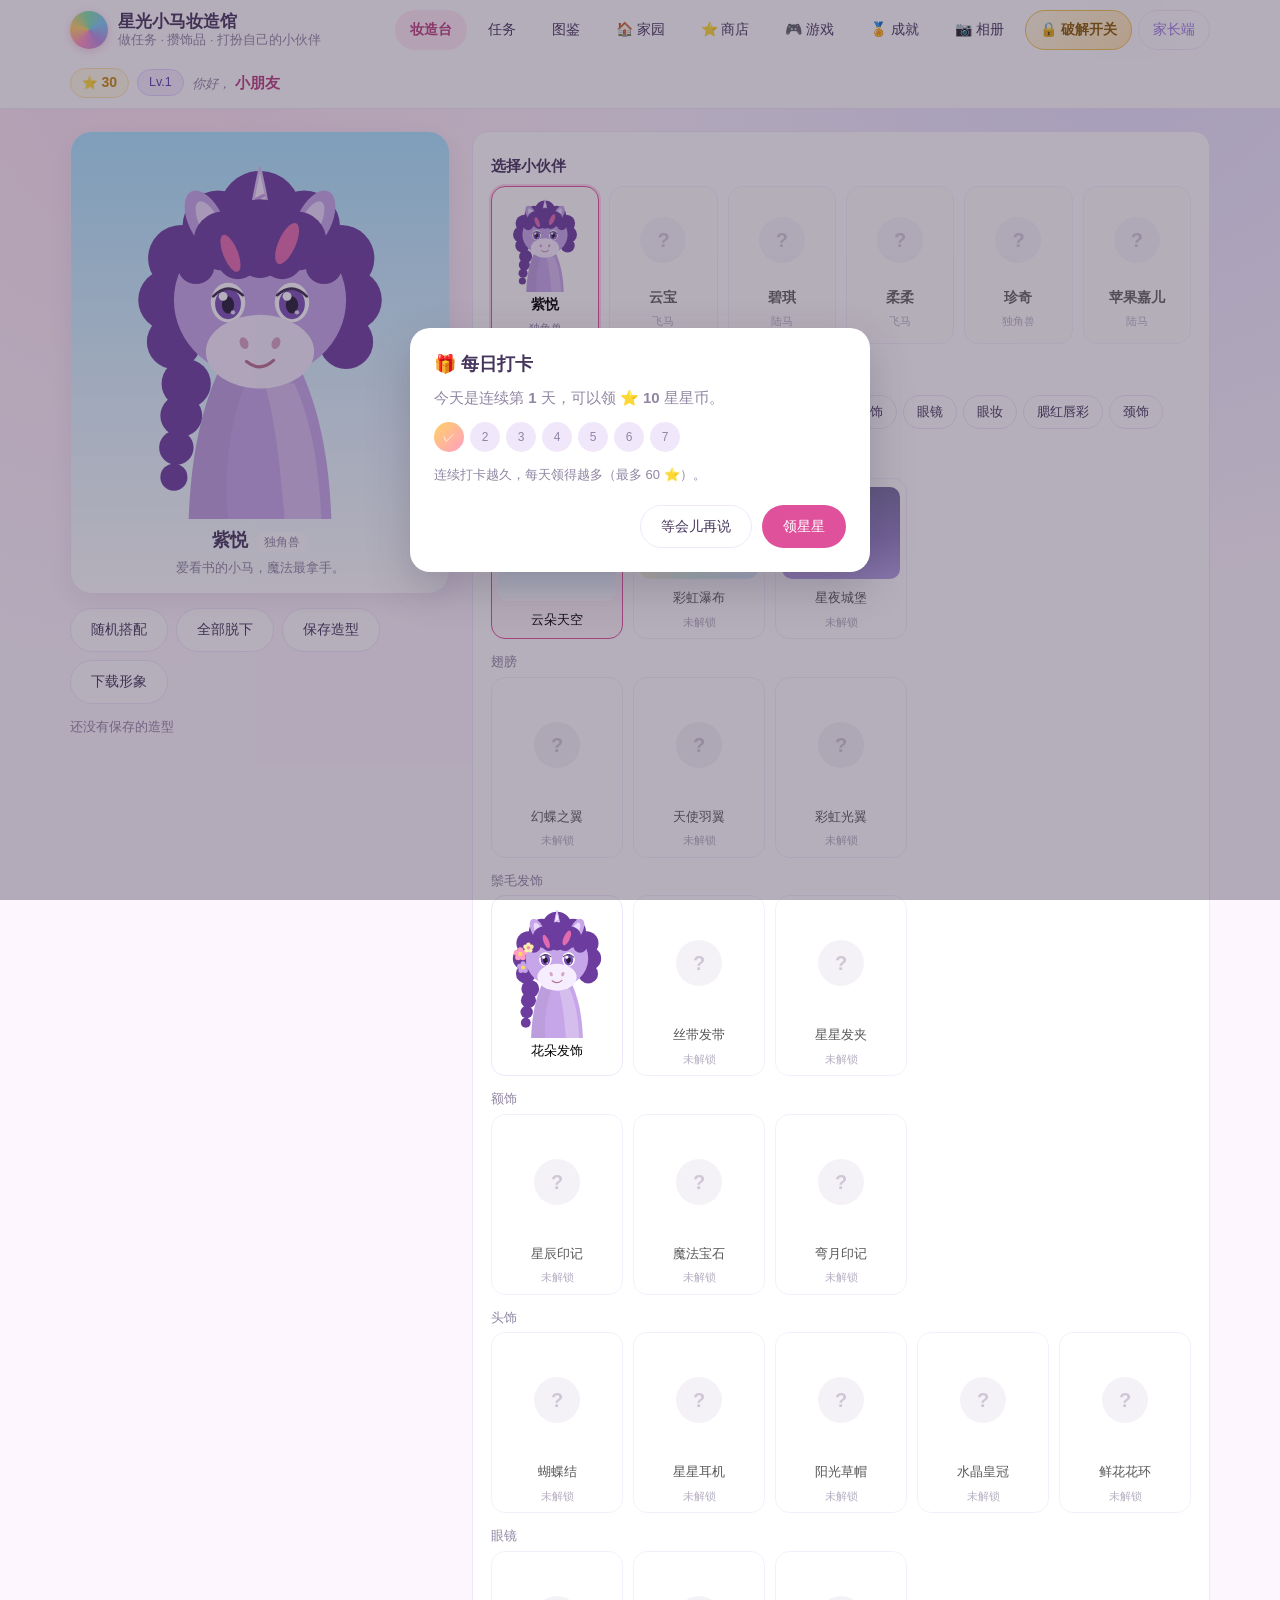
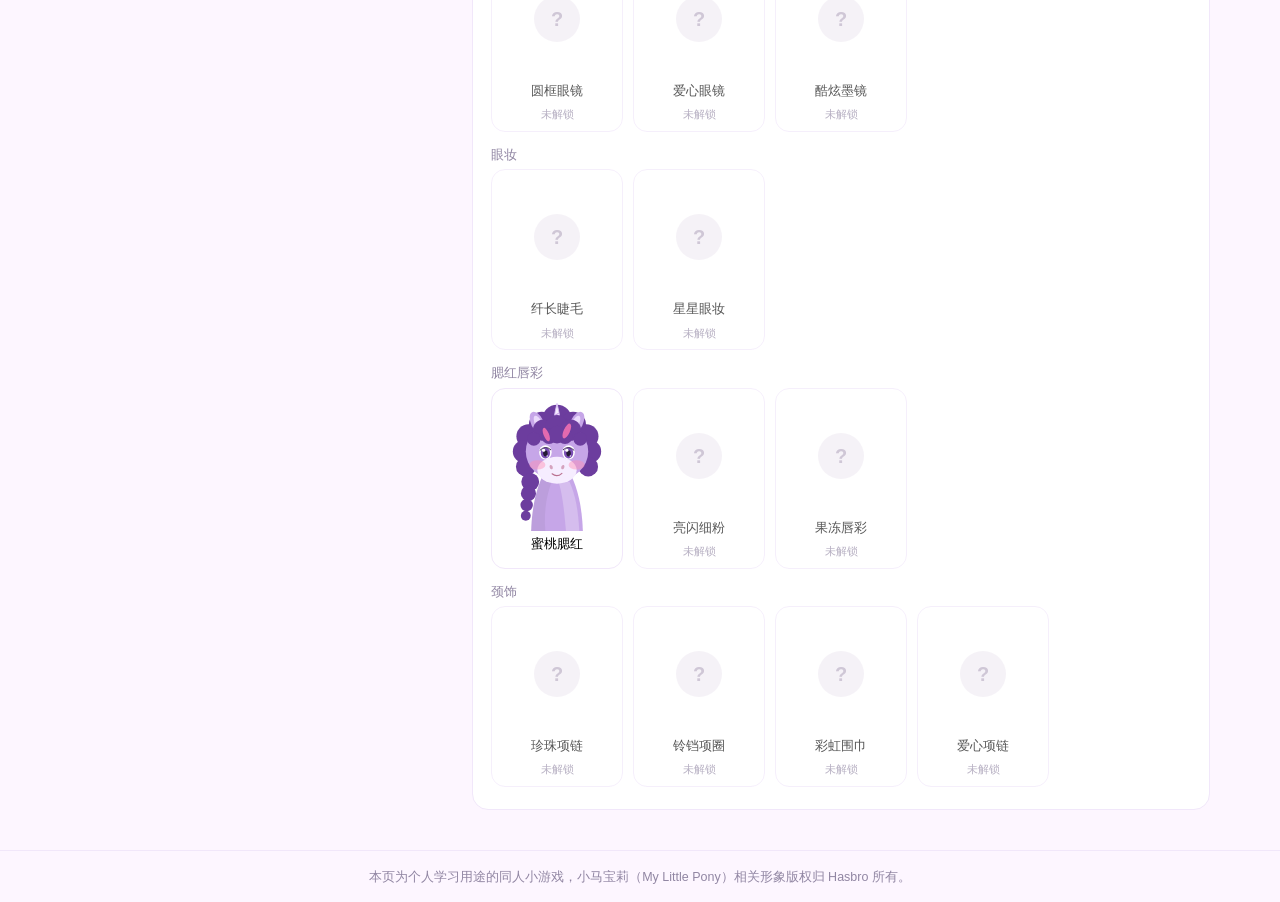
==== commit 869d1804: "feat: Supabase 云同步 + 修复导入存档不生效的预存 bug 云同步（js/cloud.js，fetch 直连 Supabase REST，无 SDK）： - 配置（项目 URL / a" ====
--- a/index.html
+++ b/index.html
@@ -6,5577 +6,56 @@
 <meta name="apple-mobile-web-app-capable" content="yes">
 <meta name="mobile-web-app-capable" content="yes">
 <meta name="theme-color" content="#e0519c">
-<title>星光小马妆造馆</title>
-<style>
-/* ===== 星光小马妆造馆 · 样式 ===== */
-:root {
-  --c-page: #fdf6ff;
-  --c-card: #ffffff;
-  --c-text: #45355c;
-  --c-muted: #9186a3;
-  --c-line: #f1e7fa;
-  --c-primary: #e0519c;
-  --c-primary-dk: #b93b7d;
-  --c-purple: #9a7ae0;
-  --c-blue: #56a9e6;
-  --c-green: #4fae84;
-  --c-amber: #f0a91b;
-  --c-danger: #d9534f;
-  --c-pink-soft: #ffeaf5;
-  --c-mint-soft: #e6f8f2;
-  --c-sky-soft: #e8f4ff;
-  --radius: 16px;
-  --radius-sm: 10px;
-  --wrap: 1180px;
-  --font: -apple-system, BlinkMacSystemFont, "PingFang SC", "Hiragino Sans GB",
-          "Microsoft YaHei", "Segoe UI", sans-serif;
-}
-
-* { box-sizing: border-box; }
-
-body {
-  margin: 0;
-  font-family: var(--font);
-  font-size: 15px;
-  line-height: 1.7;
-  color: var(--c-text);
-  background: var(--c-page);
-  background-image:
-    radial-gradient(circle at 12% 8%, #ffe3f2 0, rgba(255, 227, 242, 0) 42%),
-    radial-gradient(circle at 88% 0%, #e6e0ff 0, rgba(230, 224, 255, 0) 40%);
-  background-attachment: fixed;
-  min-height: 100vh;
-}
-
-h1, h2, h3, h4, h5 { margin: 0 0 .5em; line-height: 1.35; font-weight: 600; }
-p { margin: 0 0 .8em; }
-.wrap { width: 100%; max-width: var(--wrap); margin: 0 auto; padding: 0 20px; }
-.muted { color: var(--c-muted); }
-.sm { font-size: 13px; }
-.mono { font-family: ui-monospace, SFMono-Regular, Menlo, Consolas, monospace; font-size: 12px; }
-
-/* ===== 页头 ===== */
-.app-header {
-  position: sticky;
-  top: 0;
-  z-index: 20;
-  background: rgba(255, 255, 255, .88);
-  backdrop-filter: saturate(180%) blur(10px);
-  border-bottom: 1px solid var(--c-line);
-}
-.head-wrap {
-  display: flex;
-  align-items: center;
-  gap: 18px;
-  padding-top: 10px;
-  padding-bottom: 10px;
-  flex-wrap: wrap;
-}
-.brand { display: flex; align-items: center; gap: 10px; }
-.brand-mark {
-  width: 38px; height: 38px; border-radius: 50%;
-  background: conic-gradient(from 210deg, #ff8fc0, #ffd066, #7fe0a8, #7fc8f5, #b98ce0, #ff8fc0);
-  box-shadow: 0 2px 8px rgba(217, 79, 150, .25);
-  flex: none;
-}
-.brand-mark.admin {
-  background: conic-gradient(from 30deg, #6f63c9, #56a9e6, #4fae84, #6f63c9);
-  box-shadow: 0 2px 8px rgba(111, 99, 201, .3);
-}
-.brand-text { display: flex; flex-direction: column; line-height: 1.25; }
-.brand-text b { font-size: 17px; font-weight: 600; }
-.brand-text i { font-style: normal; font-size: 12.5px; color: var(--c-muted); }
-
-.nav { display: flex; gap: 6px; flex-wrap: wrap; margin-left: auto; }
-.nav-btn {
-  position: relative;
-  appearance: none;
-  border: 1px solid transparent;
-  background: transparent;
-  color: var(--c-text);
-  font: inherit;
-  font-size: 14px;
-  padding: 7px 14px;
-  border-radius: 999px;
-  cursor: pointer;
-  text-decoration: none;
-  transition: background .15s, color .15s, border-color .15s;
-}
-.nav-btn:hover { background: #f8eff7; }
-.nav-btn.on { background: #ffe9f4; color: var(--c-primary-dk); font-weight: 600; }
-.nav-btn.alt { border-color: var(--c-line); color: var(--c-purple); }
-
-/* 破解开关：默认琥珀色，开启后变绿 */
-.nav-btn.cheat-btn {
-  border-color: #f0c14b;
-  background: linear-gradient(135deg, #fff7e2, #ffe4b0);
-  color: #8a5a00;
-  font-weight: 600;
-}
-.nav-btn.cheat-btn:hover { background: linear-gradient(135deg, #ffefbe, #ffd489); }
-.nav-btn.cheat-btn.on {
-  border-color: #6ec97f;
-  background: linear-gradient(135deg, #eaf9ec, #c6efd2);
-  color: #1c7a33;
-}
-.dot {
-  display: inline-block;
-  min-width: 18px;
-  padding: 0 5px;
-  margin-left: 5px;
-  border-radius: 999px;
-  background: var(--c-primary);
-  color: #fff;
-  font-size: 11px;
-  font-style: normal;
-  line-height: 18px;
-  text-align: center;
-  vertical-align: 1px;
-}
-.who { font-size: 13px; color: var(--c-muted); display: flex; gap: 8px; align-items: center; flex-wrap: wrap; }
-.who b { color: var(--c-primary-dk); font-size: 15px; }
-.who-name { display: inline-flex; gap: 4px; align-items: baseline; }
-.wallet-chip {
-  background: #fff8e6; border: 1px solid #ffe2ab; color: #8a5a00;
-  border-radius: 999px; padding: 2px 11px; font-size: 12.5px; white-space: nowrap;
-}
-.wallet-chip b { color: #c8860a; font-size: 14px; }
-.wallet-chip.lv { background: #f3ecff; border-color: #ded0ff; color: #5b3fa8; }
-.wallet-chip.lv b { color: #5b3fa8; }
-
-.main { padding: 22px 20px 40px; }
-.app-footer {
-  border-top: 1px solid var(--c-line);
-  padding: 16px 20px 28px;
-  text-align: center;
-  color: var(--c-muted);
-  font-size: 12.5px;
-}
-.app-footer p { margin: 0; }
-
-/* ===== 通用控件 ===== */
-.btn {
-  appearance: none;
-  border: 1px solid transparent;
-  border-radius: 999px;
-  padding: 9px 20px;
-  font: inherit;
-  font-size: 14px;
-  cursor: pointer;
-  background: #f2eaf5;
-  color: var(--c-text);
-  transition: transform .08s, opacity .15s, background .15s;
-  white-space: nowrap;
-}
-.btn:hover { opacity: .92; }
-.btn:active { transform: translateY(1px); }
-.btn.primary { background: var(--c-primary); color: #fff; }
-.btn.ghost { background: #fff; border-color: var(--c-line); }
-.btn.danger { background: var(--c-danger); color: #fff; }
-.btn.sm { padding: 7px 15px; font-size: 13.5px; }
-.btn.xs { padding: 4px 11px; font-size: 12.5px; }
-
-.ipt {
-  appearance: none;
-  border: 1px solid var(--c-line);
-  border-radius: var(--radius-sm);
-  padding: 9px 12px;
-  font: inherit;
-  font-size: 14px;
-  background: #fff;
-  color: var(--c-text);
-  width: 100%;
-}
-.ipt:focus { outline: none; border-color: var(--c-primary); }
-.ipt.big { font-size: 16px; padding: 11px 14px; text-align: center; letter-spacing: 4px; }
-
-.ta {
-  width: 100%;
-  border: 1px solid var(--c-line);
-  border-radius: var(--radius-sm);
-  padding: 10px 12px;
-  font: inherit;
-  font-size: 14px;
-  resize: vertical;
-  background: #fff;
-  color: var(--c-text);
-}
-.ta:focus { outline: none; border-color: var(--c-primary); }
-
-.tag {
-  display: inline-block;
-  padding: 2px 9px;
-  border-radius: 999px;
-  background: #efe6fb;
-  color: var(--c-purple);
-  font-size: 11.5px;
-}
-.badge {
-  display: inline-block;
-  padding: 2px 10px;
-  border-radius: 999px;
-  font-size: 11.5px;
-  background: #f2eef5;
-  color: var(--c-muted);
-}
-.badge.pending { background: #fff2d9; color: #a06a10; }
-.badge.approved { background: #e2f6ec; color: #2f7a55; }
-.badge.rejected { background: #fde8e7; color: #a63b37; }
-.badge.todo { background: #f2eef5; color: var(--c-muted); }
-
-.rw {
-  display: inline-block;
-  padding: 3px 10px;
-  margin: 2px 4px 2px 0;
-  border-radius: 999px;
-  background: #ffeaf3;
-  color: var(--c-primary-dk);
-  font-size: 12px;
-}
-.rw-star { background: #fff4d6; color: #9a6b12; font-weight: 600; }
-
-.empty {
-  padding: 40px 16px;
-  text-align: center;
-  color: var(--c-muted);
-  background: #fff;
-  border: 1px dashed var(--c-line);
-  border-radius: var(--radius);
-}
-.sec-title {
-  font-size: 15px;
-  margin: 20px 0 10px;
-  display: flex;
-  align-items: center;
-  gap: 8px;
-}
-.sec-title em {
-  font-style: normal;
-  font-size: 12px;
-  color: var(--c-muted);
-  background: #f7f0f8;
-  padding: 1px 8px;
-  border-radius: 999px;
-}
-
-.warnbar {
-  background: #fff4d6;
-  color: #8a5a00;
-  padding: 10px 20px;
-  font-size: 13px;
-  text-align: center;
-  border-bottom: 1px solid #f0dca8;
-}
-.warnbar code { background: rgba(0, 0, 0, .06); padding: 1px 5px; border-radius: 4px; }
-
-.toast {
-  position: fixed;
-  left: 50%;
-  bottom: 40px;
-  transform: translateX(-50%);
-  background: rgba(59, 47, 74, .94);
-  color: #fff;
-  padding: 10px 22px;
-  border-radius: 999px;
-  font-size: 14px;
-  z-index: 99;
-  transition: opacity .4s, transform .4s;
-  box-shadow: 0 6px 20px rgba(0, 0, 0, .18);
-}
-.toast.out { opacity: 0; transform: translate(-50%, 10px); }
-
-/* ===== 弹层 ===== */
-.modal {
-  position: fixed;
-  inset: 0;
-  background: rgba(59, 47, 74, .38);
-  display: flex;
-  align-items: center;
-  justify-content: center;
-  padding: 20px;
-  z-index: 60;
-}
-.modal-card {
-  background: #fff;
-  border-radius: 20px;
-  padding: 24px;
-  width: 100%;
-  max-width: 460px;
-  max-height: 86vh;
-  overflow: auto;
-  box-shadow: 0 16px 44px rgba(59, 47, 74, .24);
-}
-.modal-card h3 { font-size: 18px; }
-.modal-actions {
-  display: flex;
-  gap: 10px;
-  justify-content: flex-end;
-  margin-top: 18px;
-  flex-wrap: wrap;
-}
-.lock-task {
-  background: #fdf3f8;
-  border: 1px solid var(--c-line);
-  border-radius: var(--radius-sm);
-  padding: 14px;
-  margin: 6px 0 12px;
-}
-.lock-task h4 { margin: 6px 0; font-size: 16px; }
-
-.lock-q {
-  display: inline-flex;
-  align-items: center;
-  justify-content: center;
-  width: 46px;
-  height: 46px;
-  border-radius: 50%;
-  background: #f1ecf4;
-  color: #b7abc2;
-  font-size: 20px;
-  font-weight: 600;
-}
-
-/* ===== 妆造台 ===== */
-.studio {
-  display: grid;
-  grid-template-columns: minmax(300px, 380px) 1fr;
-  gap: 22px;
-  align-items: start;
-}
-.stage-card {
-  position: relative;
-  border-radius: 22px;
-  padding: 18px 18px 14px;
-  text-align: center;
-  overflow: hidden;
-  border: 1px solid var(--c-line);
-  box-shadow: 0 8px 24px rgba(59, 47, 74, .08);
-}
-.stage-card svg { display: block; margin: 0 auto; max-width: 100%; height: auto; }
-.stage-name {
-  font-size: 18px;
-  font-weight: 600;
-  margin-top: 6px;
-  color: var(--c-text);
-}
-.stage-name span {
-  display: inline-block;
-  margin-left: 8px;
-  font-size: 11.5px;
-  font-weight: 400;
-  color: var(--c-muted);
-  background: rgba(255, 255, 255, .75);
-  padding: 1px 8px;
-  border-radius: 999px;
-}
-.stage-desc { font-size: 13px; color: var(--c-muted); margin: 2px 0 0; }
-.stage-actions { display: flex; gap: 8px; flex-wrap: wrap; margin-top: 14px; }
-.looks {
-  margin-top: 12px;
-  display: flex;
-  gap: 8px;
-  flex-wrap: wrap;
-  align-items: center;
-  font-size: 13px;
-}
-.look-chip {
-  display: inline-flex;
-  align-items: center;
-  background: #fff;
-  border: 1px solid var(--c-line);
-  border-radius: 999px;
-  overflow: hidden;
-}
-.look-load, .look-del {
-  appearance: none;
-  border: none;
-  background: transparent;
-  font: inherit;
-  font-size: 13px;
-  cursor: pointer;
-  padding: 5px 12px;
-  color: var(--c-text);
-}
-.look-del { padding: 5px 9px; color: var(--c-danger); border-left: 1px solid var(--c-line); }
-
-.wardrobe {
-  background: #fff;
-  border: 1px solid var(--c-line);
-  border-radius: var(--radius);
-  padding: 4px 18px 22px;
-}
-.pony-list {
-  display: grid;
-  grid-template-columns: repeat(auto-fill, minmax(96px, 1fr));
-  gap: 10px;
-}
-.pony-list.big { grid-template-columns: repeat(auto-fill, minmax(120px, 1fr)); }
-.pony-chip {
-  appearance: none;
-  border: 1px solid var(--c-line);
-  background: #fffdfd;
-  border-radius: 14px;
-  padding: 8px 6px 6px;
-  cursor: pointer;
-  display: flex;
-  flex-direction: column;
-  align-items: center;
-  gap: 2px;
-  font: inherit;
-  transition: border-color .15s, box-shadow .15s, transform .1s;
-}
-.pony-chip:hover { border-color: var(--c-primary); transform: translateY(-2px); }
-.pony-chip.on { border-color: var(--c-primary); box-shadow: 0 0 0 2px #ffd9ec; }
-.pony-chip.locked { opacity: .62; }
-.pony-chip-art { display: flex; align-items: center; justify-content: center; min-height: 90px; }
-.pony-chip-art svg { display: block; max-width: 100%; height: auto; }
-.pony-chip-name { font-size: 13.5px; font-weight: 600; }
-.pony-chip-race { font-size: 11px; color: var(--c-muted); }
-
-.cat-tabs { display: flex; gap: 6px; flex-wrap: wrap; margin-bottom: 4px; }
-.cat {
-  appearance: none;
-  border: 1px solid var(--c-line);
-  background: #fff;
-  border-radius: 999px;
-  padding: 5px 13px;
-  font: inherit;
-  font-size: 13px;
-  cursor: pointer;
-  color: var(--c-text);
-}
-.cat.on { background: var(--c-primary); border-color: var(--c-primary); color: #fff; }
-.item-tip { font-size: 12.5px; color: var(--c-muted); min-height: 22px; }
-
-.item-grid { display: flex; flex-direction: column; gap: 14px; }
-.item-group h4 { font-size: 13px; color: var(--c-muted); margin: 0 0 6px; font-weight: 500; }
-.item-row { display: grid; grid-template-columns: repeat(auto-fill, minmax(112px, 1fr)); gap: 10px; }
-.item-cell {
-  appearance: none;
-  border: 1px solid var(--c-line);
-  background: #fff;
-  border-radius: 14px;
-  padding: 8px 6px 7px;
-  cursor: pointer;
-  display: flex;
-  flex-direction: column;
-  align-items: center;
-  gap: 3px;
-  font: inherit;
-  transition: border-color .15s, transform .1s;
-}
-.item-cell:hover { transform: translateY(-2px); border-color: var(--c-primary); }
-.item-cell.on { border-color: var(--c-primary); background: #fff5f9; }
-.item-cell.locked { opacity: .66; }
-.cell-art { display: flex; align-items: center; justify-content: center; min-height: 118px; }
-.cell-art svg { display: block; max-width: 100%; height: auto; }
-.cell-name { font-size: 12.5px; }
-.cell-lock { font-size: 11px; color: var(--c-muted); }
-.bg-cell { min-height: 150px; justify-content: flex-end; }
-.cell-bg {
-  display: block;
-  width: 100%;
-  height: 92px;
-  border-radius: 10px;
-  margin-bottom: 6px;
-}
-
-/* 背景配方 */
-.bg-sky { background: linear-gradient(180deg, #a9e3ff 0%, #dcf3ff 55%, #ffffff 100%); }
-.bg-rainbow { background: linear-gradient(135deg, #ffc9e6 0%, #fff4c2 34%, #c6f0df 66%, #cbe6ff 100%); }
-.bg-night { background: linear-gradient(180deg, #2f2670 0%, #5b40a4 55%, #8e6fd4 100%); }
-
-/* ===== 任务中心 ===== */
-.tasks { background: #fff; border: 1px solid var(--c-line); border-radius: var(--radius); padding: 18px 20px 24px; }
-.task-head { display: flex; justify-content: space-between; align-items: flex-start; gap: 16px; flex-wrap: wrap; }
-.task-head .sec-title { margin-top: 0; }
-.chips { display: flex; gap: 6px; flex-wrap: wrap; }
-.chip {
-  appearance: none;
-  border: 1px solid var(--c-line);
-  background: #fff;
-  border-radius: 999px;
-  padding: 5px 13px;
-  font: inherit;
-  font-size: 13px;
-  cursor: pointer;
-  color: var(--c-text);
-}
-.chip.on { background: var(--c-purple); border-color: var(--c-purple); color: #fff; }
-
-.task-list {
-  margin-top: 16px;
-  display: grid;
-  grid-template-columns: repeat(auto-fill, minmax(280px, 1fr));
-  gap: 14px;
-}
-.task-card {
-  border: 1px solid var(--c-line);
-  border-radius: var(--radius);
-  padding: 14px 16px;
-  background: #fffdfd;
-  transition: box-shadow .2s, border-color .2s;
-}
-.task-card.pending { border-color: #f3d9a4; background: #fffaf0; }
-.task-card.approved { border-color: #bfe6d2; background: #f8fdfa; }
-.task-card.rejected { border-color: #f3c2c0; background: #fff8f7; }
-.task-card.focus { box-shadow: 0 0 0 3px #ffd9ec; }
-.task-top { display: flex; justify-content: space-between; align-items: center; gap: 8px; }
-.task-title { font-size: 16px; margin: 8px 0 4px; }
-.task-desc { font-size: 13px; color: var(--c-muted); margin: 0 0 8px; }
-.task-note, .task-reason {
-  font-size: 12.5px;
-  margin: 0 0 6px;
-  padding: 7px 10px;
-  border-radius: 8px;
-  background: #f6f1f8;
-  color: #5d5070;
-}
-.task-reason { background: #fdeceb; color: #a63b37; }
-.task-rewards { margin: 6px 0 10px; }
-.task-foot { display: flex; justify-content: flex-end; }
-.ok { color: var(--c-green); font-size: 13px; }
-
-/* ===== 图鉴 ===== */
-.gallery { background: #fff; border: 1px solid var(--c-line); border-radius: var(--radius); padding: 18px 20px 26px; }
-.progress-box { display: grid; grid-template-columns: repeat(auto-fit, minmax(200px, 1fr)); gap: 14px; }
-.pg { display: flex; justify-content: space-between; font-size: 13px; }
-.pg b { color: var(--c-primary-dk); }
-.bar { height: 8px; border-radius: 999px; background: #f2ecf5; overflow: hidden; margin-bottom: 8px; }
-.bar i { display: block; height: 100%; background: linear-gradient(90deg, #ff9bc6, #b98ce0); }
-.mini-grid { display: grid; grid-template-columns: repeat(auto-fill, minmax(104px, 1fr)); gap: 10px; }
-.mini {
-  border: 1px solid var(--c-line);
-  border-radius: 12px;
-  padding: 6px;
-  text-align: center;
-  font-size: 12px;
-  background: #fffdfd;
-  display: flex;
-  flex-direction: column;
-  align-items: center;
-  gap: 4px;
-}
-.mini.locked { opacity: .55; }
-.mini-art { display: flex; justify-content: center; }
-.mini-art svg { display: block; max-width: 100%; height: auto; }
-.mini .cell-bg { height: 60px; }
-
-/* ===== 管理端 ===== */
-.lock { padding-top: 60px; padding-bottom: 60px; }
-.lock-card {
-  max-width: 380px;
-  margin: 0 auto;
-  background: #fff;
-  border: 1px solid var(--c-line);
-  border-radius: 20px;
-  padding: 28px;
-  text-align: center;
-  box-shadow: 0 8px 26px rgba(59, 47, 74, .08);
-}
-.pin-err { color: var(--c-danger); font-size: 13px; min-height: 22px; margin: 6px 0 10px; }
-.adm-head { margin-bottom: 16px; }
-.adm-head .sec-title { margin-top: 0; font-size: 18px; }
-.adm-head em { background: var(--c-primary); color: #fff; }
-
-.rev-list { display: grid; gap: 14px; }
-.rev-card {
-  display: grid;
-  grid-template-columns: 1fr 200px;
-  gap: 16px;
-  background: #fff;
-  border: 1px solid var(--c-line);
-  border-radius: var(--radius);
-  padding: 16px 18px;
-}
-.rev-main h4 { font-size: 16px; margin: 8px 0 4px; }
-.rev-desc { font-size: 13px; color: var(--c-muted); margin: 0 0 8px; }
-.rev-note {
-  font-size: 13px;
-  background: #f6f1f8;
-  border-radius: 8px;
-  padding: 8px 11px;
-  margin: 0 0 6px;
-}
-.rev-time { font-size: 12px; color: var(--c-muted); margin: 0; }
-.rev-side { display: flex; flex-direction: column; align-items: stretch; gap: 8px; }
-.rev-rw { margin-bottom: 4px; }
-
-.table { border: 1px solid var(--c-line); border-radius: var(--radius); overflow: hidden; background: #fff; }
-.tr {
-  display: grid;
-  grid-template-columns: 1.4fr 1.2fr 92px 150px;
-  gap: 10px;
-  padding: 10px 14px;
-  align-items: center;
-  border-bottom: 1px solid var(--c-line);
-  font-size: 13.5px;
-}
-.tr:last-child { border-bottom: none; }
-.tr.head { background: #faf6fb; color: var(--c-muted); font-size: 12.5px; }
-.tname i { display: block; font-style: normal; font-size: 11.5px; color: var(--c-muted); }
-.trw { font-size: 12.5px; color: var(--c-muted); }
-.tops { display: flex; gap: 6px; flex-wrap: wrap; justify-content: flex-end; }
-
-.manage-grid { display: grid; grid-template-columns: repeat(auto-fill, minmax(112px, 1fr)); gap: 12px; }
-.mg {
-  border: 1px solid var(--c-line);
-  border-radius: 14px;
-  padding: 10px 8px;
-  background: #fffdfd;
-  display: flex;
-  flex-direction: column;
-  align-items: center;
-  gap: 6px;
-}
-.mg.on { border-color: #cfeee0; background: #fbfefc; }
-.mg-art { display: flex; align-items: center; justify-content: center; min-height: 92px; width: 100%; }
-.mg-art.cell-bg { height: 92px; border-radius: 12px; }
-.mg-name { font-size: 12.5px; }
-
-.form-row { display: flex; align-items: center; gap: 10px; margin-bottom: 12px; flex-wrap: wrap; }
-.form-row.wrap { flex-wrap: wrap; }
-.form-row label { min-width: 90px; font-size: 13.5px; color: var(--c-muted); }
-.form-row .ipt { max-width: 260px; }
-.form-col { display: flex; flex-direction: column; gap: 10px; }
-
-.stat-grid { display: grid; grid-template-columns: repeat(auto-fit, minmax(110px, 1fr)); gap: 12px; }
-.stat {
-  background: #fdf7fb;
-  border: 1px solid var(--c-line);
-  border-radius: 12px;
-  padding: 12px;
-  text-align: center;
-}
-.stat b { display: block; font-size: 20px; color: var(--c-primary-dk); }
-.stat span { font-size: 12.5px; color: var(--c-muted); }
-
-.log { display: grid; gap: 6px; }
-.log-row {
-  display: grid;
-  grid-template-columns: 80px 1fr 110px;
-  gap: 10px;
-  font-size: 12.5px;
-  padding: 6px 10px;
-  background: #fbf8fc;
-  border-radius: 8px;
-}
-.log-act { color: var(--c-purple); }
-.log-detail { color: var(--c-muted); }
-.log-time { color: var(--c-muted); text-align: right; }
-
-.rw-picker { max-height: 240px; overflow: auto; border: 1px solid var(--c-line); border-radius: var(--radius-sm); padding: 10px 12px; }
-.rw-group { margin-bottom: 10px; }
-.rw-group h5 { margin: 0 0 4px; font-size: 12.5px; color: var(--c-muted); font-weight: 500; }
-.ck { display: inline-flex; align-items: center; gap: 4px; margin: 0 10px 4px 0; font-size: 12.5px; cursor: pointer; }
-.rw-bar { display: flex; align-items: center; justify-content: space-between; gap: 10px; flex-wrap: wrap; }
-.rw-bar p { margin: 0; }
-.rw-tools { display: inline-flex; align-items: center; gap: 8px; }
-.rw-tools b { color: var(--c-primary-dk); }
-.sm-ipt { width: 84px !important; }
-.fr-label { font-size: 13px; color: var(--c-muted); }
-.tdesc { display: block; font-style: normal; font-size: 11.5px; color: var(--c-muted); margin-top: 2px; }
-
-/* ===== 小马家园 ===== */
-.home-head { display: flex; flex-wrap: wrap; gap: 12px; align-items: flex-end; justify-content: space-between; margin-bottom: 12px; }
-.home-head .sec-title { margin: 0 0 2px; }
-.home-head .muted { margin: 0; font-size: 13px; }
-.home-tools { display: flex; flex-wrap: wrap; gap: 8px; align-items: center; }
-.home-stat { font-size: 13px; color: var(--c-muted); }
-.home-stat b { color: var(--c-primary-dk); font-size: 15px; }
-
-.room {
-  position: relative;
-  width: 100%;
-  aspect-ratio: 16 / 9;
-  min-height: 300px;
-  border-radius: 20px;
-  overflow: hidden;
-  border: 4px solid #fff;
-  box-shadow: 0 10px 26px rgba(180, 120, 160, .22);
-  background: #ffeaf4;
-  cursor: pointer;
-  user-select: none;
-  -webkit-tap-highlight-color: transparent;
-}
-.room-art { position: absolute; inset: 0; width: 100%; height: 100%; display: block; }
-.room-layer { position: absolute; inset: 0; pointer-events: none; }
-
-/* 昼夜切换 */
-.room .day-only, .room .day-sky { opacity: 1; transition: opacity .7s ease; }
-.room .night-only, .room .night-sky { opacity: 0; transition: opacity .7s ease; }
-.room.night .day-only, .room.night .day-sky { opacity: 0; }
-.room.night .night-only, .room.night .night-sky { opacity: 1; }
-.room .night-veil { opacity: 0; transition: opacity .7s ease; }
-.room.night .night-veil { opacity: .42; }
-.room .cloud { animation: drift 22s linear infinite; }
-.room .cloud.c2 { animation-duration: 30s; animation-delay: -6s; }
-@keyframes drift { 0% { transform: translateX(-10px); } 50% { transform: translateX(26px); } 100% { transform: translateX(-10px); } }
-.room .tw { animation: twinkle 2.4s ease-in-out infinite; }
-.room .tw.t2 { animation-delay: .6s; }
-.room .tw.t3 { animation-delay: 1.1s; }
-.room .tw.t4 { animation-delay: 1.7s; }
-@keyframes twinkle { 0%, 100% { opacity: .35; } 50% { opacity: 1; } }
-.room .bunting { animation: sway 4.5s ease-in-out infinite; transform-origin: 300px 36px; }
-@keyframes sway { 0%, 100% { transform: rotate(-1.2deg); } 50% { transform: rotate(1.2deg); } }
-
-/* 小马 */
-.hm-pony {
-  position: absolute;
-  width: 12%;
-  min-width: 62px;
-  transform-origin: 50% 100%;
-  pointer-events: auto;
-  cursor: pointer;
-  transition: filter .2s;
-}
-.hm-pony:hover { filter: brightness(1.06) drop-shadow(0 0 6px rgba(255, 190, 220, .9)); }
-.hm-pony .hm-inner { display: block; animation: hmIdle 2.6s ease-in-out infinite; }
-.hm-pony .hm-inner svg { width: 100%; height: auto; display: block; }
-.hm-pony.walk .hm-inner { animation: hmHop .46s ease-in-out infinite; }
-.hm-pony.jump .hm-inner { animation: hmJump .56s cubic-bezier(.3, .8, .4, 1); }
-@keyframes hmIdle {
-  0%, 100% { transform: translateY(0) rotate(-1.5deg); }
-  50% { transform: translateY(-4px) rotate(1.5deg); }
-}
-@keyframes hmHop {
-  0% { transform: translateY(0) rotate(-5deg) scale(1, 1); }
-  45% { transform: translateY(-14px) rotate(5deg) scale(1.03, .97); }
-  100% { transform: translateY(0) rotate(-5deg) scale(1, 1); }
-}
-@keyframes hmJump {
-  0% { transform: translateY(0) scale(1, 1); }
-  35% { transform: translateY(-30px) scale(1.08, .92); }
-  62% { transform: translateY(0) scale(.94, 1.07); }
-  80% { transform: translateY(-8px) scale(1.02, .98); }
-  100% { transform: translateY(0) scale(1, 1); }
-}
-.hm-shadow {
-  position: absolute; left: 50%; bottom: -4px;
-  width: 58%; height: 12px; margin-left: -29%;
-  background: rgba(120, 70, 90, .22);
-  border-radius: 50%;
-  filter: blur(2px);
-}
-.hm-name {
-  position: absolute; left: 50%; bottom: -20px; transform: translateX(-50%);
-  white-space: nowrap; font-size: 11px; color: #8a5a70;
-  background: rgba(255, 255, 255, .82); border-radius: 999px; padding: 1px 8px;
-}
-.hm-name i { font-style: normal; color: var(--c-primary); margin-left: 4px; }
-.hm-bubble {
-  position: absolute; left: 50%; top: -30px; transform: translate(-50%, 6px) scale(.7);
-  max-width: 150px; white-space: nowrap;
-  background: #fff; color: #7a4a63; font-size: 12px; line-height: 1.4;
-  padding: 5px 11px; border-radius: 12px;
-  border: 2px solid #ffc9e0;
-  box-shadow: 0 3px 8px rgba(180, 120, 160, .2);
-  opacity: 0; pointer-events: none;
-  transition: opacity .22s, transform .22s;
-}
-.hm-bubble::after {
-  content: ''; position: absolute; left: 50%; bottom: -7px; margin-left: -5px;
-  border: 5px solid transparent; border-top-color: #ffc9e0;
-}
-.hm-bubble.show { opacity: 1; transform: translate(-50%, 0) scale(1); }
-
-/* 零食与飘浮特效 */
-.snack {
-  position: absolute; font-size: 22px; line-height: 1;
-  transform: translate(-50%, -50%);
-  animation: snackPop .34s ease-out, snackBob 1.5s ease-in-out .34s infinite;
-  text-shadow: 0 2px 3px rgba(120, 70, 90, .25);
-}
-.snack.gone { animation: snackGone .38s ease-in forwards; }
-@keyframes snackPop { from { transform: translate(-50%, -50%) scale(.2); } to { transform: translate(-50%, -50%) scale(1); } }
-@keyframes snackBob { 0%, 100% { transform: translate(-50%, -50%) scale(1); } 50% { transform: translate(-50%, -60%) scale(1.06); } }
-@keyframes snackGone { to { transform: translate(-50%, -80%) scale(.2); opacity: 0; } }
-.fx {
-  position: absolute; font-size: 18px; line-height: 1;
-  animation: floatUp 2.5s ease-out forwards;
-}
-@keyframes floatUp {
-  0% { transform: translate(-50%, 0) scale(.5); opacity: 0; }
-  18% { transform: translate(-50%, -12px) scale(1.05); opacity: 1; }
-  100% { transform: translate(-50%, -78px) scale(.85); opacity: 0; }
-}
-
-.home-foot {
-  display: flex; flex-wrap: wrap; gap: 6px 18px; justify-content: space-between;
-  margin-top: 10px; font-size: 12.5px; color: var(--c-muted);
-}
-
-/* ===== 家园 v2 · 云上城堡 ===== */
-.home { position: relative; }
-
-.home-bar { display: flex; flex-wrap: wrap; gap: 8px 12px; align-items: center; margin-bottom: 12px; }
-.hstat {
-  font-size: 13px; color: var(--c-muted); background: #fff;
-  border: 1px solid var(--c-line); border-radius: 999px; padding: 3px 12px;
-}
-.hstat b { color: var(--c-primary-dk); font-size: 14px; }
-.hstat.star b { color: var(--c-amber); }
-.hstat.lv { display: inline-flex; align-items: center; gap: 7px; }
-.hstat.lv i { display: inline-block; width: 56px; height: 6px; border-radius: 999px; background: var(--c-line); overflow: hidden; }
-.hstat.lv i u { display: block; height: 100%; width: 0; background: linear-gradient(90deg, #ffc85e, #ff9ec4); text-decoration: none; }
-.home-tip { font-size: 12.5px; color: var(--c-muted); margin-left: auto; }
-
-.room {
-  position: relative;
-  width: 100%;
-  aspect-ratio: 16 / 9;
-  min-height: 300px;
-  border-radius: 22px;
-  overflow: hidden;
-  border: 4px solid #fff;
-  box-shadow: 0 14px 34px rgba(150, 105, 185, .20);
-  background: var(--c-pink-soft);
-  cursor: pointer;
-  user-select: none;
-  -webkit-tap-highlight-color: transparent;
-}
-.room-art { position: absolute; inset: 0; width: 100%; height: 100%; display: block; }
-.room-layer { position: absolute; inset: 0; pointer-events: none; }
-.furni-layer { pointer-events: none; }
-
-/* 昼夜 */
-.room .night-only { opacity: 0; transition: opacity .7s ease; }
-.room.night .night-only { opacity: 1; }
-.room .night-veil { opacity: 0; transition: opacity .7s ease; }
-.room.night .night-veil { opacity: .38; }
-.room .tw { animation: hmTwinkle 2.4s ease-in-out infinite; }
-.room .tw.t2 { animation-delay: .6s; }
-.room .tw.t3 { animation-delay: 1.1s; }
-.room .tw.t4 { animation-delay: 1.7s; }
-@keyframes hmTwinkle { 0%, 100% { opacity: .35; } 50% { opacity: 1; } }
-.room .cloud { animation: hmDrift 24s linear infinite; }
-.room .cloud.c2 { animation-duration: 32s; animation-delay: -8s; }
-.room .cloudsea { animation: hmDrift 30s ease-in-out infinite alternate; }
-@keyframes hmDrift { from { transform: translateX(-12px); } to { transform: translateX(30px); } }
-
-/* 家具 */
-.furni {
-  position: absolute;
-  transform: translate(-50%, -100%);
-  cursor: grab;
-  pointer-events: auto;
-  filter: drop-shadow(0 4px 6px rgba(120, 80, 110, .20));
-  transition: filter .2s;
-}
-.furni svg { width: 100%; height: auto; display: block; }
-.furni:hover { filter: drop-shadow(0 6px 10px rgba(120, 80, 110, .30)) brightness(1.03); }
-.furni.drag { cursor: grabbing; opacity: .88; }
-.furni.flat { z-index: 1 !important; }
-/* 被使用时闪一下金光 */
-.furni.sparkle {
-  animation: furniPop .7s ease-out 2;
-  filter: drop-shadow(0 0 10px rgba(255, 208, 110, .95)) brightness(1.07);
-}
-@keyframes furniPop {
-  0%, 100% { transform: scale(1); }
-  50% { transform: scale(1.06); }
-}
-
-/* 小马 */
-.hm-pony {
-  position: absolute;
-  width: 9.5%;
-  min-width: 54px;
-  transform-origin: 50% 100%;
-  pointer-events: auto;
-  cursor: pointer;
-}
-.hm-pony .hm-inner {
-  display: block;
-  animation: hmIdle 2.6s ease-in-out infinite;
-  filter: drop-shadow(0 4px 5px rgba(120, 80, 110, .20)) drop-shadow(0 0 7px rgba(255, 255, 255, .55));
-}
-.hm-pony .hm-inner svg { width: 100%; height: auto; display: block; }
-.hm-pony.walk .hm-inner { animation: hmHop .46s ease-in-out infinite; }
-.hm-pony.jump .hm-inner { animation: hmJump .56s cubic-bezier(.3, .8, .4, 1); }
-.hm-pony.sleeping .hm-inner { animation: hmSleep 3.2s ease-in-out infinite; }
-.hm-pony.bathing .hm-inner { animation: hmWiggle .5s ease-in-out infinite; }
-.hm-pony.pottying .hm-inner { animation: hmSquat 1.1s ease-in-out infinite; }
-.hm-pony.washing .hm-inner { animation: hmWash .5s ease-in-out infinite; }
-.hm-pony.dirty .hm-inner { filter: drop-shadow(0 4px 5px rgba(120, 80, 110, .2)) sepia(.28) brightness(.95); }
-@keyframes hmIdle {
-  0%, 100% { transform: translateY(0) rotate(-1.5deg); }
-  50% { transform: translateY(-4px) rotate(1.5deg); }
-}
-@keyframes hmHop {
-  0% { transform: translateY(0) rotate(-5deg) scale(1, 1); }
-  45% { transform: translateY(-14px) rotate(5deg) scale(1.03, .97); }
-  100% { transform: translateY(0) rotate(-5deg) scale(1, 1); }
-}
-@keyframes hmJump {
-  0% { transform: translateY(0) scale(1, 1); }
-  35% { transform: translateY(-30px) scale(1.08, .92); }
-  62% { transform: translateY(0) scale(.94, 1.07); }
-  80% { transform: translateY(-8px) scale(1.02, .98); }
-  100% { transform: translateY(0) scale(1, 1); }
-}
-@keyframes hmSleep { 0%, 100% { transform: translateY(0) scale(1, 1); } 50% { transform: translateY(1px) scale(1.03, .97); } }
-@keyframes hmWiggle { 0%, 100% { transform: rotate(-5deg); } 50% { transform: rotate(5deg); } }
-/* 蹲马桶：轻轻蹲下再起来 */
-@keyframes hmSquat {
-  0%, 100% { transform: translateY(0) scale(1, 1); }
-  50% { transform: translateY(7px) scale(1.07, .86); }
-}
-/* 洗手：左右搓一搓 */
-@keyframes hmWash {
-  0%, 100% { transform: translateX(-3px) rotate(-3deg); }
-  50% { transform: translateX(3px) rotate(3deg); }
-}
-
-.hm-shadow {
-  position: absolute; left: 50%; bottom: -3px;
-  width: 62%; height: 11px; margin-left: -31%;
-  background: radial-gradient(ellipse at center, rgba(110, 70, 95, .30), rgba(110, 70, 95, 0) 70%);
-  border-radius: 50%;
-}
-.hm-flag {
-  position: absolute; left: 50%; top: -16px;
-  font-size: 15px; opacity: 0;
-  transform: translateX(-50%) scale(.5);
-  transition: opacity .2s, transform .2s;
-  filter: drop-shadow(0 1px 2px rgba(0, 0, 0, .25));
-}
-.hm-flag.show { opacity: 1; animation: hmFlagBob 1.6s ease-in-out infinite; }
-@keyframes hmFlagBob {
-  0%, 100% { transform: translateX(-50%) translateY(0) scale(1); }
-  50% { transform: translateX(-50%) translateY(-5px) scale(1); }
-}
-.hm-name {
-  position: absolute; left: 50%; bottom: -19px; transform: translateX(-50%);
-  white-space: nowrap; font-size: 11px; color: #8a5a70;
-  background: rgba(255, 255, 255, .88); border-radius: 999px; padding: 1px 8px;
-  box-shadow: 0 1px 4px rgba(150, 110, 140, .18);
-}
-.hm-name i { font-style: normal; color: var(--c-primary); margin-left: 4px; }
-.hm-bubble {
-  position: absolute; left: 50%; top: -32px; transform: translate(-50%, 6px) scale(.7);
-  max-width: 160px; white-space: nowrap;
-  background: #fff; color: #7a4a63; font-size: 12px; line-height: 1.4;
-  padding: 5px 11px; border-radius: 12px;
-  border: 2px solid #ffc9e0;
-  box-shadow: 0 3px 10px rgba(180, 120, 160, .22);
-  opacity: 0; pointer-events: none;
-  transition: opacity .22s, transform .22s;
-}
-.hm-bubble::after {
-  content: ''; position: absolute; left: 50%; bottom: -7px; margin-left: -5px;
-  border: 5px solid transparent; border-top-color: #ffc9e0;
-}
-.hm-bubble.show { opacity: 1; transform: translate(-50%, 0) scale(1); }
-
-/* 惊喜、零食、飘浮 */
-.gift {
-  position: absolute; font-size: 24px; cursor: pointer; pointer-events: auto;
-  animation: hmGiftFloat 3s ease-in-out infinite, hmGiftIn .4s ease-out;
-  filter: drop-shadow(0 3px 6px rgba(120, 80, 110, .28));
-}
-@keyframes hmGiftFloat { 0%, 100% { transform: translate(-50%, -50%); } 50% { transform: translate(-50%, -74%); } }
-@keyframes hmGiftIn { from { opacity: 0; } to { opacity: 1; } }
-
-/* 小马互动菜单 */
-.pony-menu {
-  position: absolute; left: 50%; bottom: 16px; transform: translateX(-50%);
-  width: min(94%, 580px);
-  background: #fff; border: 1px solid var(--c-line); border-radius: 16px;
-  box-shadow: 0 12px 32px rgba(120, 80, 140, .24);
-  padding: 12px 14px; z-index: 40;
-  animation: hmMenuIn .18s ease-out;
-}
-@keyframes hmMenuIn { from { opacity: 0; transform: translate(-50%, 10px); } to { opacity: 1; transform: translate(-50%, 0); } }
-.pm-title { display: flex; justify-content: space-between; align-items: baseline; font-size: 14px; font-weight: 600; margin-bottom: 8px; }
-.pm-title em { font-style: normal; font-size: 12px; color: var(--c-primary); }
-.pm-row { display: flex; flex-wrap: wrap; gap: 6px; margin-bottom: 6px; }
-.pm-btn {
-  appearance: none; font: inherit; font-size: 12.5px; cursor: pointer;
-  border: 1px solid var(--c-line); background: #fff; color: var(--c-text);
-  border-radius: 999px; padding: 5px 12px; transition: background .15s, border-color .15s;
-}
-.pm-btn:hover { background: var(--c-pink-soft); border-color: #ffc9e0; }
-.pm-btn.food { background: #fff7ea; border-color: #ffe2b8; }
-.pm-btn.toy { background: var(--c-sky-soft); border-color: #c9e4ff; }
-/* 憋不住了：按钮变琥珀色并轻轻跳动 */
-.pm-btn.warn {
-  background: linear-gradient(180deg, #ffe6b0, #ffcb6b);
-  border-color: #f0ab3c; color: #7c4a10; font-weight: 600;
-  animation: pmWarn 1.1s ease-in-out infinite;
-}
-@keyframes pmWarn { 0%, 100% { transform: none; } 50% { transform: translateY(-2px); } }
-.pm-label { font-size: 12px; color: var(--c-muted); margin: 4px 0 2px; }
-.pm-empty { font-size: 12px; color: var(--c-muted); }
-
-/* 小马档案 */
-.pony-card {
-  position: absolute; left: 50%; top: 50%; transform: translate(-50%, -50%);
-  width: min(94%, 420px);
-  background: #fff; border: 1px solid var(--c-line); border-radius: 18px;
-  box-shadow: 0 16px 40px rgba(120, 80, 140, .28);
-  padding: 16px; z-index: 60;
-}
-.pc-head { display: flex; align-items: center; gap: 8px; margin-bottom: 10px; }
-.pc-head b { font-size: 15px; }
-.pc-head span { font-size: 12px; color: var(--c-muted); }
-.pc-close {
-  margin-left: auto; appearance: none; border: none; background: var(--c-line);
-  width: 24px; height: 24px; border-radius: 50%; cursor: pointer; font-size: 15px; color: var(--c-muted);
-}
-.pc-art { text-align: center; margin-bottom: 10px; }
-.pc-needs { display: grid; gap: 7px; }
-.need { display: grid; grid-template-columns: 78px 1fr 28px; align-items: center; gap: 8px; font-size: 12.5px; }
-.need i { display: block; height: 8px; background: var(--c-line); border-radius: 999px; overflow: hidden; }
-.need i b { display: block; height: 100%; border-radius: 999px; background: var(--c-green); transition: width .4s; }
-.need.ok i b { background: var(--c-amber); }
-.need.low i b { background: var(--c-danger); }
-.need em { font-style: normal; text-align: right; color: var(--c-muted); font-size: 11.5px; }
-.pc-meta { margin-top: 12px; display: grid; gap: 4px; font-size: 12.5px; }
-.pc-meta b { color: var(--c-primary-dk); }
-.pc-meta i { display: block; font-style: normal; font-size: 11.5px; color: var(--c-muted); }
-
-/* ===== 星星商店 ===== */
-.shop-head { display: flex; justify-content: space-between; align-items: flex-end; gap: 12px; flex-wrap: wrap; margin-bottom: 12px; }
-.shop-head .sec-title { margin: 0 0 2px; }
-.shop-head .muted { margin: 0; font-size: 13px; }
-.shop-wallet { display: flex; gap: 8px; flex-wrap: wrap; }
-.wallet { background: #fff8e6; border: 1px solid #ffe2ab; border-radius: 999px; padding: 3px 12px; font-size: 13px; color: #8a5a00; }
-.wallet b { font-size: 15px; }
-.wallet.lv { background: #f3ecff; border-color: #ded0ff; color: #5b3fa8; }
-.goods-grid { display: grid; grid-template-columns: repeat(auto-fill, minmax(152px, 1fr)); gap: 10px; margin: 12px 0 20px; }
-.goods {
-  background: #fff; border: 1px solid var(--c-line); border-radius: 14px;
-  padding: 10px; display: flex; flex-direction: column; gap: 5px;
-}
-.goods.owned { background: #fffbfe; border-color: #f3dcf0; }
-.goods.lock { opacity: .7; }
-.g-icon {
-  width: 44px; height: 44px; border-radius: 13px; background: var(--c-pink-soft);
-  display: flex; align-items: center; justify-content: center; font-size: 23px;
-}
-.g-name { font-size: 13.5px; font-weight: 600; display: flex; align-items: center; gap: 6px; flex-wrap: wrap; }
-.g-name .have { font-style: normal; font-weight: 400; font-size: 11px; background: var(--c-mint-soft); color: #2e7d55; border-radius: 999px; padding: 0 7px; }
-.g-eff { font-size: 11.5px; color: var(--c-muted); min-height: 32px; line-height: 1.5; }
-.g-foot { display: flex; align-items: center; justify-content: space-between; margin-top: 2px; }
-.price { color: var(--c-amber); font-size: 14px; }
-.bag-row { display: flex; flex-wrap: wrap; gap: 8px; margin-bottom: 18px; }
-.bag-item { background: #fff; border: 1px solid var(--c-line); border-radius: 999px; padding: 3px 12px; font-size: 12.5px; }
-.bag-item b { color: var(--c-primary-dk); margin-left: 4px; }
-.decor-box { background: #fff; border: 1px solid var(--c-line); border-radius: 14px; padding: 12px; display: grid; gap: 10px; margin-bottom: 14px; }
-.decor-line { display: flex; flex-wrap: wrap; gap: 8px; align-items: center; }
-.decor-line > span:first-child { font-size: 12.5px; color: var(--c-muted); width: 42px; }
-.swatch { width: 30px; height: 30px; border-radius: 9px; border: 2px solid #fff; box-shadow: 0 0 0 1px var(--c-line); cursor: pointer; padding: 0; }
-.swatch.on { box-shadow: 0 0 0 2px var(--c-primary); }
-
-/* ===== 小游戏 ===== */
-.game-pick { display: grid; grid-template-columns: repeat(auto-fit, minmax(220px, 1fr)); gap: 12px; }
-.gp {
-  appearance: none; font: inherit; text-align: left; cursor: pointer;
-  background: #fff; border: 1px solid var(--c-line); border-radius: 16px;
-  padding: 14px; display: grid; gap: 4px; transition: transform .15s, border-color .15s;
-}
-.gp:hover { border-color: #ffc9e0; transform: translateY(-2px); }
-.gp-icon { font-size: 30px; }
-.gp b { font-size: 15px; }
-.gp i { font-style: normal; font-size: 12.5px; color: var(--c-muted); }
-.gp em { font-style: normal; font-size: 12px; color: var(--c-primary); }
-.game-bar { display: flex; align-items: center; gap: 16px; margin-bottom: 10px; flex-wrap: wrap; }
-.gscore b, .gtime b { color: var(--c-primary-dk); font-size: 16px; }
-.star-field {
-  position: relative; height: 360px; border-radius: 18px; overflow: hidden;
-  background: linear-gradient(#e9f4ff 0%, #f6efff 55%, #ffeef8 100%);
-  border: 2px solid #fff; box-shadow: 0 10px 24px rgba(150, 110, 190, .16);
-}
-.game-tip { position: absolute; left: 50%; top: 50%; transform: translate(-50%, -50%); color: var(--c-muted); font-size: 14px; }
-.fall-star {
-  position: absolute; top: -34px; font-size: 26px; cursor: pointer;
-  animation: hmFall linear forwards;
-  filter: drop-shadow(0 2px 3px rgba(0, 0, 0, .18));
-}
-.fall-star.gold { font-size: 33px; }
-@keyframes hmFall { to { transform: translateY(420px) rotate(200deg); } }
-.star-pop { position: absolute; font-size: 16px; font-weight: 600; color: var(--c-amber); animation: hmPop .7s ease-out forwards; }
-@keyframes hmPop { to { transform: translateY(-42px); opacity: 0; } }
-.mem-grid { display: grid; grid-template-columns: repeat(4, 1fr); gap: 10px; max-width: 540px; margin: 0 auto; }
-.mem-card {
-  aspect-ratio: 3 / 4; border-radius: 14px; border: 1px solid var(--c-line);
-  background: #fff; cursor: pointer; overflow: hidden;
-  display: flex; flex-direction: column; align-items: center; justify-content: center; gap: 2px;
-  padding: 4px; font: inherit;
-}
-.mem-card .mc-back { font-size: 26px; font-weight: 600; color: var(--c-primary); }
-.mem-card.open { background: #fff6fb; border-color: #ffc9e0; }
-.mem-card.done { background: var(--c-mint-soft); border-color: #bfe6cd; }
-.mem-card .mc-art svg { width: 100%; height: auto; display: block; }
-.mc-name { font-size: 11.5px; color: var(--c-muted); }
-.game-over { text-align: center; padding: 34px 10px; }
-.big-score { font-size: 40px; font-weight: 600; color: var(--c-primary-dk); margin: 6px 0 10px; }
-.game-over .row { display: flex; gap: 10px; justify-content: center; }
-
-/* ===== 成就 ===== */
-.ach-grid { display: grid; grid-template-columns: repeat(auto-fill, minmax(158px, 1fr)); gap: 10px; }
-.ach-card {
-  background: #fff; border: 1px solid var(--c-line); border-radius: 14px;
-  padding: 12px; display: grid; gap: 3px; opacity: .72;
-}
-.ach-card.got { opacity: 1; background: #fffaf0; border-color: #ffe2ab; }
-.ach-medal { font-size: 22px; }
-.ach-card b { font-size: 13.5px; }
-.ach-card i { font-style: normal; font-size: 12px; color: var(--c-muted); line-height: 1.5; }
-.ach-star { font-size: 12.5px; color: var(--c-amber); }
-.ach-time { font-size: 11.5px; color: var(--c-muted); }
-
-/* ===== 相册 ===== */
-.album-grid { display: grid; grid-template-columns: repeat(auto-fill, minmax(180px, 1fr)); gap: 12px; }
-.photo { background: #fff; border: 1px solid var(--c-line); border-radius: 14px; overflow: hidden; }
-.ph-view { position: relative; height: 122px; }
-.ph-floor { position: absolute; left: 0; right: 0; bottom: 0; height: 40%; }
-.ph-sky { position: absolute; right: 8px; top: 6px; font-size: 13px; }
-.ph-ponies { position: absolute; left: 8px; bottom: 8px; display: flex; align-items: flex-end; }
-.ph-ponies svg { width: 40px; height: auto; display: block; }
-.ph-info { padding: 8px 10px; display: flex; flex-direction: column; gap: 4px; align-items: flex-start; }
-.ph-info b { font-size: 13px; }
-.ph-info i { font-style: normal; font-size: 11.5px; color: var(--c-muted); }
-
-/* ===== 打卡弹窗 ===== */
-.streak-row { display: flex; gap: 6px; margin: 12px 0; }
-.sk-dot {
-  width: 30px; height: 30px; border-radius: 50%; background: var(--c-line); color: var(--c-muted);
-  display: flex; align-items: center; justify-content: center; font-size: 12px;
-}
-.sk-dot.on { background: linear-gradient(135deg, #ffd166, #ff9ec4); color: #fff; }
-
-/* ===== 响应式 ===== */
-@media (max-width: 900px) {
-  .studio { grid-template-columns: 1fr; }
-  .rev-card { grid-template-columns: 1fr; }
-  .nav { width: 100%; margin-left: 0; }
-  .who { margin-left: auto; }
-}
-@media (max-width: 640px) {
-  body { font-size: 14.5px; }
-  .head-wrap { gap: 10px; }
-  .room { min-height: 210px; border-width: 3px; border-radius: 16px; }
-  .hm-pony { width: 13%; min-width: 0; }
-  .snack { font-size: 17px; }
-  .home-foot { flex-direction: column; gap: 4px; }
-  .home-tip { display: none; }
-  .home-bar { gap: 6px 8px; }
-  .hstat { font-size: 12px; padding: 2px 10px; }
-  .goods-grid { grid-template-columns: repeat(auto-fill, minmax(140px, 1fr)); }
-  .mem-grid { grid-template-columns: repeat(4, 1fr); gap: 7px; }
-  .star-field { height: 300px; }
-  .pony-menu { bottom: 8px; padding: 10px; }
-  .pony-card { width: 96%; }
-  .who { font-size: 12px; }
-  .tr { grid-template-columns: 1fr 80px; grid-auto-rows: auto; row-gap: 4px; }
-  .tr.head { display: none; }
-  .tops { justify-content: flex-start; }
-  .log-row { grid-template-columns: 1fr; }
-  .log-time { text-align: left; }
-  .stage-actions .btn { flex: 1; }
-}
-
-</style>
-<style>
-
-/* ============================================================
-   手机版增强（仅单文件版注入）
-   ============================================================ */
-html { -webkit-text-size-adjust: 100%; }
-body { -webkit-tap-highlight-color: transparent; overflow-x: hidden; }
-[hidden] { display: none !important; }
-
-/* 触摸：按钮不做双击缩放；拖家具 / 抓星星时不带动页面滚动 */
-button, a, .nav-btn, .btn, .mem-card { touch-action: manipulation; }
-.furni-layer, .furni, .star-field, .fall-star { touch-action: none; }
-/* iOS 聚焦输入框时不要自动放大页面 */
-input, select, textarea, .ipt { font-size: 16px; }
-
-@media (max-width: 720px) {
-  .wrap { padding: 0 12px; }
-  .head-wrap { gap: 8px; padding-top: 8px; padding-bottom: 8px; }
-  .brand-text i { display: none; }
-  .brand-text b { font-size: 15px; }
-
-  /* 8 个页签在手机上排不开，改成横向滑动 */
-  .nav {
-    width: 100%; margin-left: 0;
-    flex-wrap: nowrap; overflow-x: auto; -webkit-overflow-scrolling: touch;
-    gap: 6px; padding: 2px 2px 8px; scrollbar-width: none;
-  }
-  .nav::-webkit-scrollbar { display: none; }
-  .nav-btn {
-    flex: 0 0 auto; white-space: nowrap;
-    font-size: 13px; padding: 9px 13px; min-height: 40px;
-    border-radius: 999px; border-color: var(--c-line); background: #fff;
-  }
-  .nav-btn.on { border-color: #ffc9e0; }
-  .who { width: 100%; justify-content: flex-end; margin-left: 0; font-size: 12px; }
-
-  /* 触摸目标放大到手指够得着 */
-  .btn { min-height: 44px; padding: 10px 16px; }
-  .btn.xs, .btn.sm { min-height: 38px; }
-  .pm-btn { min-height: 38px; padding: 8px 14px; font-size: 13px; }
-  .swatch { width: 34px; height: 34px; }
-
-  /* 家园 */
-  .room { min-height: 230px; border-width: 3px; border-radius: 16px; }
-  .hm-pony { width: 15%; min-width: 0; }
-  .hm-name { font-size: 10px; }
-  .hm-flag { font-size: 13px; }
-  .home-bar { gap: 6px 8px; }
-  .hstat { font-size: 12px; padding: 3px 10px; }
-  .home-tip { display: none; }
-  .home-tools { gap: 6px; }
-  .home-tools .btn { flex: 1 1 auto; min-height: 42px; font-size: 13px; }
-  .home-foot { flex-direction: column; gap: 4px; font-size: 12px; }
-  .snack { font-size: 17px; }
-  .pony-menu { left: 6px; right: 6px; bottom: 6px; width: auto; padding: 10px; }
-  .pony-card { width: 94%; max-height: 88vh; overflow-y: auto; }
-
-  /* 商店 */
-  .goods-grid { grid-template-columns: repeat(auto-fill, minmax(146px, 1fr)); gap: 10px; }
-  .shop-head { flex-direction: column; align-items: flex-start; gap: 8px; }
-  .cat-tabs { flex-wrap: nowrap; overflow-x: auto; }
-  .cat { flex: 0 0 auto; }
-
-  /* 小游戏 */
-  .star-field { height: 320px; }
-  .fall-star { font-size: 30px; }
-  .mem-grid { grid-template-columns: repeat(4, 1fr); gap: 7px; }
-  .gp { min-height: 92px; }
-
-  /* 妆造台 / 图鉴 / 成就 / 相册 */
-  .studio { grid-template-columns: 1fr !important; }
-  .item-row, .mini-grid, .manage-grid, .stat-grid { grid-template-columns: repeat(auto-fill, minmax(96px, 1fr)); }
-  .pony-list { grid-template-columns: repeat(auto-fill, minmax(96px, 1fr)); }
-  .pony-list.big { grid-template-columns: repeat(auto-fill, minmax(120px, 1fr)); }
-  .ach-grid { grid-template-columns: repeat(auto-fill, minmax(140px, 1fr)); }
-  .album-grid { grid-template-columns: repeat(auto-fill, minmax(140px, 1fr)); }
-  .game-pick { grid-template-columns: 1fr; }
-
-  /* 弹窗 / 表格 */
-  .modal-card { width: 94%; max-height: 88vh; overflow-y: auto; padding: 16px; }
-  .streak-row { flex-wrap: wrap; }
-  .tr { grid-template-columns: 1fr auto; }
-  .tr.head { display: none; }
-  .tops { justify-content: flex-start; }
-  .stage-actions .btn { flex: 1; }
-}
-
-/* iPhone 刘海与底部横条 */
-body {
-  padding-left: env(safe-area-inset-left);
-  padding-right: env(safe-area-inset-right);
-}
-.app-footer { padding-bottom: calc(14px + env(safe-area-inset-bottom)); }
-.app-header { padding-top: env(safe-area-inset-top); }
-
-</style>
+<title>星光小马妆造馆 · 玩家端</title>
+<link rel="stylesheet" href="css/style.css">
+<link rel="stylesheet" href="css/mobile.css">
 </head>
 <body>
 
-<!-- 玩家端 -->
-<section id="playerView">
-<header class="app-header">  <div class="wrap head-wrap">    <div class="brand">      <span class="brand-mark"></span>      <span class="brand-text">        <b>星光小马妆造馆</b>        <i>做任务 · 攒饰品 · 打扮自己的小伙伴</i>      </span>    </div>    <nav class="nav">      <button class="nav-btn" data-tab="studio" type="button">妆造台</button>      <button class="nav-btn" data-tab="tasks" type="button">任务<em id="pendingBadge" class="dot">0</em></button>      <button class="nav-btn" data-tab="gallery" type="button">图鉴</button>      <button class="nav-btn" data-tab="home" type="button">🏠 家园</button>      <button class="nav-btn" data-tab="shop" type="button">⭐ 商店</button>      <button class="nav-btn" data-tab="games" type="button">🎮 游戏</button>      <button class="nav-btn" data-tab="ach" type="button">🏅 成就</button>      <button class="nav-btn" data-tab="album" type="button">📷 相册</button>      <button class="nav-btn cheat-btn" id="cheatBtn" data-cheat type="button">🔒 破解开关</button>      <button class="nav-btn alt" data-mode="admin" type="button">👨‍👩‍👧 家长端</button>    </nav>    <div class="who">      <span class="wallet-chip">⭐ <b id="topStar">0</b></span>      <span class="wallet-chip lv" id="topLevel">Lv.1</span>      <span class="who-name"><i>你好，</i><b id="playerName">小朋友</b></span>    </div>  </div></header>
-  <main class="wrap main">
-    <div id="panel"></div>
-  </main>
-</section>
-
-<!-- 家长端 -->
-<section id="adminView" hidden>
-<header class="app-header admin">  <div class="wrap head-wrap">    <div class="brand">      <span class="brand-mark admin"></span>      <span class="brand-text">        <b>家长管理端</b>        <i>审核任务 · 管理解锁 · 自定义奖励</i>      </span>    </div>    <nav class="nav">      <button class="nav-btn" data-atab="review" type="button">待审核<em id="adminBadge" class="dot">0</em></button>      <button class="nav-btn" data-atab="tasks" type="button">任务总览</button>      <button class="nav-btn" data-atab="manage" type="button">解锁管理</button>      <button class="nav-btn" data-atab="data" type="button">数据与设置</button>      <button class="nav-btn cheat-btn" id="cheatBtnAdmin" data-cheat type="button">🔒 破解开关</button>      <button class="nav-btn alt" data-mode="player" type="button">← 返回玩家端</button>    </nav>    <div class="who"><i>审核身份</i><b>家长</b></div>  </div></header>
-  <div class="wrap lock" id="lockScreen">
-    <div class="lock-card">
-      <h2>家长验证</h2>
-      <p class="muted">请输入管理端密码后进入（初始密码 1234，可在「数据与设置」里修改）。</p>
-      <input id="pinField" class="ipt big" type="password" inputmode="numeric" maxlength="8" placeholder="管理端密码">
-      <p class="pin-err" id="pinErr"></p>
-      <button class="btn primary" id="pinBtn" data-lockbtn type="button">进入</button>
+<header class="app-header">
+  <div class="wrap head-wrap">
+    <div class="brand">
+      <span class="brand-mark"></span>
+      <span class="brand-text">
+        <b>星光小马妆造馆</b>
+        <i>做任务 · 攒饰品 · 打扮自己的小伙伴</i>
+      </span>
+    </div>
+    <nav class="nav">
+      <button class="nav-btn" data-tab="studio" type="button">妆造台</button>
+      <button class="nav-btn" data-tab="tasks" type="button">任务<em id="pendingBadge" class="dot">0</em></button>
+      <button class="nav-btn" data-tab="gallery" type="button">图鉴</button>
+      <button class="nav-btn" data-tab="home" type="button">🏠 家园</button>
+      <button class="nav-btn" data-tab="shop" type="button">⭐ 商店</button>
+      <button class="nav-btn" data-tab="games" type="button">🎮 游戏</button>
+      <button class="nav-btn" data-tab="ach" type="button">🏅 成就</button>
+      <button class="nav-btn" data-tab="album" type="button">📷 相册</button>
+      <button class="nav-btn cheat-btn" id="cheatBtn" data-cheat type="button">🔒 破解开关</button>
+      <a class="nav-btn alt" href="admin.html">家长端</a>
+    </nav>
+    <div class="who">
+      <span class="wallet-chip">⭐ <b id="topStar">0</b></span>
+      <span class="wallet-chip lv" id="topLevel">Lv.1</span>
+      <span class="who-name"><i>你好，</i><b id="playerName">小朋友</b></span>
     </div>
   </div>
-  <main class="wrap main" id="adminBody" style="display:none">
-    <div id="adminPanel"></div>
-  </main>
-</section>
+</header>
+
+<main class="wrap main">
+  <div id="panel"></div>
+</main>
 
 <footer class="app-footer">
-  <p>玩家端与家长端都在本文件里，导航里可一键切换。存档保存在本机浏览器（localStorage）。本页为个人学习用途的同人小游戏，小马宝莉（My Little Pony）相关形象版权归 Hasbro 所有。</p>
+  <p>本页为个人学习用途的同人小游戏，小马宝莉（My Little Pony）相关形象版权归 Hasbro 所有。</p>
 </footer>
 
-<script>
-/* ===== js/data.js ===== */
-/**
- * 静态数据层：小马、饰品、任务、背景
- * 纯静态，无依赖，挂载到 window.DATA 上供 index.html / admin.html 共用。
- */
-(function () {
-  'use strict';
-
-  /* 装饰位（渲染时的 z 轴顺序即为此数组顺序） */
-  var CATS = [
-    { id: 'bg', name: '场景背景', tip: '给小马换一张漂亮的舞台背景' },
-    { id: 'wing', name: '翅膀', tip: '背后的梦幻翅膀' },
-    { id: 'hair', name: '鬃毛发饰', tip: '别在鬃毛上的小装饰' },
-    { id: 'forehead', name: '额饰', tip: '额头上的魔法印记' },
-    { id: 'headwear', name: '头饰', tip: '戴在头顶的小物件' },
-    { id: 'glasses', name: '眼镜', tip: '酷酷的眼镜' },
-    { id: 'eyes', name: '眼妆', tip: '让眼睛更有神' },
-    { id: 'cheek', name: '腮红唇彩', tip: '甜甜的好气色' },
-    { id: 'neck', name: '颈饰', tip: '脖子上的项链和围巾' }
-  ];
-
-  /* 小马档案：body 身体 / mane 鬃毛（数组即彩条）/ inner 耳内 / eye 瞳色 / muzzle 口鼻 */
-  var PONIES = [
-    {
-      id: 'twilight', name: '紫悦', race: '独角兽', initial: true,
-      desc: '爱看书的小马，魔法最拿手。',
-      colors: { body: '#C6A6E8', mane: '#6C3D9E', mane2: '#F06FB0', inner: '#F0E2FF', eye: '#7B4FB5', muzzle: '#F6EDFF' }
-    },
-    {
-      id: 'rainbowdash', name: '云宝', race: '飞马',
-      desc: '飞得最快的小马，勇敢又好胜。',
-      colors: { body: '#86C9F2', mane: ['#E8467C', '#F7A623', '#F7E023', '#7FC86F', '#4BA3E8', '#A56BE8'], mane2: '#FFE66B', inner: '#DDF1FF', eye: '#E8467C', muzzle: '#EAF6FF' }
-    },
-    {
-      id: 'pinkie', name: '碧琪', race: '陆马',
-      desc: '派对小达人，笑起来停不住。',
-      colors: { body: '#F7A9C6', mane: '#EE5C9E', mane2: '#FFB3D6', inner: '#FFE0EF', eye: '#3B9BE0', muzzle: '#FFF0F7' }
-    },
-    {
-      id: 'fluttershy', name: '柔柔', race: '飞马',
-      desc: '说话轻轻的，最会照顾小动物。',
-      colors: { body: '#FBE9A0', mane: '#F2A8CE', mane2: '#FFD9EA', inner: '#FFF8DD', eye: '#57B9A8', muzzle: '#FFFBE6' }
-    },
-    {
-      id: 'rarity', name: '珍奇', race: '独角兽',
-      desc: '时装设计师，最爱亮闪闪。',
-      colors: { body: '#FBF6FA', mane: '#B07BD6', mane2: '#E6CDF6', inner: '#F4E9FF', eye: '#4B6FB0', muzzle: '#FFF8FC' }
-    },
-    {
-      id: 'applejack', name: '苹果嘉儿', race: '陆马',
-      desc: '果园里的实干家，说到做到。',
-      colors: { body: '#F3A93C', mane: '#F7D774', mane2: '#FFF0B0', inner: '#FFF2CF', eye: '#6BA24C', muzzle: '#FFF4DC' }
-    }
-  ];
-
-  /* 饰品：slot 对应 CATS.id，initial 为初始拥有 */
-  var ITEMS = [
-    { id: 'bg-sky', slot: 'bg', name: '云朵天空', initial: true },
-    { id: 'bg-rainbow', slot: 'bg', name: '彩虹瀑布' },
-    { id: 'bg-night', slot: 'bg', name: '星夜城堡' },
-
-    { id: 'wing-butterfly', slot: 'wing', name: '幻蝶之翼' },
-    { id: 'wing-angel', slot: 'wing', name: '天使羽翼' },
-    { id: 'wing-rainbow', slot: 'wing', name: '彩虹光翼' },
-
-    { id: 'hair-flower', slot: 'hair', name: '花朵发饰', initial: true },
-    { id: 'hair-ribbon', slot: 'hair', name: '丝带发带' },
-    { id: 'hair-star', slot: 'hair', name: '星星发夹' },
-
-    { id: 'fd-star', slot: 'forehead', name: '星辰印记' },
-    { id: 'fd-gem', slot: 'forehead', name: '魔法宝石' },
-    { id: 'fd-moon', slot: 'forehead', name: '弯月印记' },
-
-    { id: 'hw-bow', slot: 'headwear', name: '蝴蝶结' },
-    { id: 'hw-headphone', slot: 'headwear', name: '星星耳机' },
-    { id: 'hw-hat', slot: 'headwear', name: '阳光草帽' },
-    { id: 'hw-crown', slot: 'headwear', name: '水晶皇冠' },
-    { id: 'hw-wreath', slot: 'headwear', name: '鲜花花环' },
-
-    { id: 'gl-round', slot: 'glasses', name: '圆框眼镜' },
-    { id: 'gl-heart', slot: 'glasses', name: '爱心眼镜' },
-    { id: 'gl-sun', slot: 'glasses', name: '酷炫墨镜' },
-
-    { id: 'ey-lash', slot: 'eyes', name: '纤长睫毛' },
-    { id: 'ey-sparkle', slot: 'eyes', name: '星星眼妆' },
-
-    { id: 'ck-blush', slot: 'cheek', name: '蜜桃腮红', initial: true },
-    { id: 'ck-glitter', slot: 'cheek', name: '亮闪细粉' },
-    { id: 'ck-gloss', slot: 'cheek', name: '果冻唇彩' },
-
-    { id: 'nk-pearl', slot: 'neck', name: '珍珠项链' },
-    { id: 'nk-bell', slot: 'neck', name: '铃铛项圈' },
-    { id: 'nk-scarf', slot: 'neck', name: '彩虹围巾' },
-    { id: 'nk-heart', slot: 'neck', name: '爱心项链' }
-  ];
-
-  /* 任务：完成并通过家长审核后发放 rewards */
-  var TASKS = [
-    { id: 't01', title: '读完一本绘本', desc: '认真读完，并把故事讲给家人听。', tag: '阅读', rewards: ['hw-bow'] },
-    { id: 't02', title: '练琴 / 练字 30 分钟', desc: '坚持练习半小时，中途不偷懒。', tag: '才艺', rewards: ['hair-ribbon', 'ck-glitter'] },
-    { id: 't03', title: '整理书包和书桌', desc: '自己的东西自己收拾整齐。', tag: '自理', rewards: ['fd-star'] },
-    { id: 't04', title: '户外活动 1 小时', desc: '到户外跑一跑、跳一跳。', tag: '运动', rewards: ['hw-headphone'] },
-    { id: 't05', title: '做完一页口算', desc: '又快又准，做完自己检查一遍。', tag: '学习', rewards: ['gl-round'] },
-    { id: 't06', title: '帮忙做一件家务', desc: '洗碗、扫地、叠衣服都可以。', tag: '劳动', rewards: ['fd-gem', 'fd-moon'] },
-    { id: 't07', title: '画一幅画送家人', desc: '用心画，并写上想说的话。', tag: '才艺', rewards: ['bg-rainbow'] },
-    { id: 't08', title: '早睡早起连续 3 天', desc: '不用催，自己上床睡觉。', tag: '作息', rewards: ['hair-star'] },
-    { id: 't09', title: '背会 5 个英语单词', desc: '会读会拼，还能造一个句子。', tag: '学习', rewards: ['hw-hat'] },
-    { id: 't10', title: '独立写作业并检查', desc: '遇到难题先自己想办法。', tag: '学习', rewards: ['hw-crown'] },
-    { id: 't11', title: '跳绳 300 个', desc: '可以分几次完成，累计 300 个。', tag: '运动', rewards: ['wing-butterfly'] },
-    { id: 't12', title: '和家人做一顿饭', desc: '当一次小帮厨，注意安全。', tag: '劳动', rewards: ['gl-heart', 'nk-bell'] },
-    { id: 't13', title: '坚持写日记 7 天', desc: '每天一句话也可以，写满一周。', tag: '阅读', rewards: ['ck-gloss'] },
-    { id: 't14', title: '读满 10 本书', desc: '和爸爸妈妈一起数一数。', tag: '阅读', rewards: ['bg-night', 'nk-heart'] },
-    { id: 't15', title: '一整周任务全勤', desc: '这一周每天的任务都完成了。', tag: '坚持', rewards: ['hw-wreath'] },
-    { id: 't16', title: '学会一项新技能', desc: '骑车、游泳、系鞋带……都可以。', tag: '成长', rewards: ['wing-angel', 'pony:rainbowdash'] },
-    { id: 't17', title: '被老师表扬一次', desc: '把表扬的事说给家长听。', tag: '学习', rewards: ['ey-sparkle'] },
-    { id: 't18', title: '测验进步 5 名以上', desc: '和自己比，有进步就值得奖励。', tag: '学习', rewards: ['gl-sun'] },
-    { id: 't19', title: '阅读打卡 30 天', desc: '连续一个月每天读一点书。', tag: '阅读', rewards: ['wing-rainbow'] },
-    { id: 't20', title: '照顾小生命一整周', desc: '给植物浇水，或照顾小宠物。', tag: '责任', rewards: ['nk-pearl', 'pony:fluttershy'] },
-    { id: 't21', title: '独立完成手工作品', desc: '从想法到成品，尽量自己完成。', tag: '才艺', rewards: ['nk-scarf', 'pony:rarity'] },
-    { id: 't22', title: '帮家里大扫除一次', desc: '选一个房间，负责到底。', tag: '劳动', rewards: ['ey-lash'] },
-    { id: 't23', title: '把好心情传给别人', desc: '做一件让别人开心的小事。', tag: '成长', rewards: ['pony:pinkie'] },
-    { id: 't24', title: '学会做一道菜', desc: '从洗菜到装盘，亲手完成。', tag: '劳动', rewards: ['pony:applejack'] }
-  ];
-
-  /* 任务星级：决定通过后发放多少星星币（star × 10） */
-  var STAR_MAP = {
-    t01: 1, t02: 2, t03: 1, t04: 1, t05: 1, t06: 2, t07: 2, t08: 2, t09: 1, t10: 2,
-    t11: 2, t12: 2, t13: 2, t14: 3, t15: 3, t16: 3, t17: 2, t18: 3, t19: 3, t20: 3,
-    t21: 3, t22: 2, t23: 2, t24: 3
-  };
-  TASKS.forEach(function (t) { t.star = STAR_MAP[t.id] || 1; });
-
-  /* ---------- 家园养成：需求 / 商店 / 成就 ---------- */
-
-  /* 小马的四项需求 */
-  var NEEDS = [
-    { id: 'food', name: '吃饱', icon: '🍎', color: '#ff8fa3' },
-    { id: 'clean', name: '干净', icon: '🛁', color: '#6fb7e8' },
-    { id: 'mood', name: '开心', icon: '💖', color: '#ff7fb0' },
-    { id: 'energy', name: '精神', icon: '⚡', color: '#f5b731' }
-  ];
-
-  /* 商店商品：cat = food 食物 / toy 玩具 / furni 家具 / wall 墙纸 / floor 地板
-     食物与玩具带 need（对四项需求的增减），lv 是购买所需等级 */
-  var GOODS = [
-    { id: 'f-apple', cat: 'food', name: '脆苹果', price: 5, lv: 1, icon: '🍎', need: { food: 25, mood: 3 } },
-    { id: 'f-carrot', cat: 'food', name: '甜胡萝卜', price: 8, lv: 1, icon: '🥕', need: { food: 32, mood: 4 } },
-    { id: 'f-cake', cat: 'food', name: '星星蛋糕', price: 16, lv: 2, icon: '🍰', need: { food: 55, mood: 10 } },
-    { id: 'f-candy', cat: 'food', name: '彩虹糖', price: 24, lv: 3, icon: '🍬', need: { food: 40, mood: 18 } },
-    { id: 'f-ice', cat: 'food', name: '云朵冰淇淋', price: 38, lv: 4, icon: '🍦', need: { food: 70, mood: 22 } },
-    { id: 'f-feast', cat: 'food', name: '派对套餐', price: 60, lv: 5, icon: '🎂', need: { food: 100, mood: 35 } },
-
-    { id: 't-ball', cat: 'toy', name: '彩虹皮球', price: 30, lv: 1, icon: '⚽', need: { mood: 25, energy: -8 } },
-    { id: 't-bubble', cat: 'toy', name: '泡泡机', price: 45, lv: 2, icon: '🫧', need: { mood: 32, clean: 10, energy: -6 } },
-    { id: 't-music', cat: 'toy', name: '星星音乐盒', price: 65, lv: 3, icon: '🎵', need: { mood: 45, energy: 10 } },
-    { id: 't-swing', cat: 'toy', name: '云朵秋千', price: 95, lv: 5, icon: '🎠', need: { mood: 60, energy: -12 } },
-
-    { id: 'u-sofa', cat: 'furni', name: '云朵沙发', price: 50, lv: 1, w: 130, h: 76, icon: '🛋️' },
-    { id: 'u-shelf', cat: 'furni', name: '星星书架', price: 70, lv: 2, w: 92, h: 116, icon: '📚' },
-    { id: 'u-lamp', cat: 'furni', name: '蘑菇小灯', price: 40, lv: 1, w: 48, h: 84, icon: '🍄' },
-    { id: 'u-tent', cat: 'furni', name: '秘密帐篷', price: 85, lv: 3, w: 136, h: 104, icon: '⛺' },
-    { id: 'u-bed', cat: 'furni', name: '公主床', price: 110, lv: 4, w: 144, h: 82, icon: '🛏️' },
-    { id: 'u-rug', cat: 'furni', name: '彩虹地毯', price: 60, lv: 2, w: 190, h: 44, icon: '🟣', flat: true },
-    { id: 'u-horse', cat: 'furni', name: '摇摆木马', price: 90, lv: 3, w: 84, h: 84, icon: '🎠' },
-    { id: 'u-tub', cat: 'furni', name: '泡泡浴缸', price: 75, lv: 2, w: 112, h: 72, icon: '🛁', desc: '小马脏了可以来泡个泡泡澡' },
-    { id: 'u-toilet', cat: 'furni', name: '云朵马桶', price: 40, lv: 1, w: 84, h: 88, icon: '🚽', desc: '小马想上厕所时会自己跑过来（初始星星币 + 首次打卡正好买得起）' },
-    { id: 'u-sink', cat: 'furni', name: '星星洗手台', price: 55, lv: 2, w: 76, h: 86, icon: '🚰', desc: '上完厕所会自己过来洗手，讲卫生' },
-    { id: 'u-piano', cat: 'furni', name: '糖果钢琴', price: 130, lv: 5, w: 124, h: 94, icon: '🎹' },
-    { id: 'u-plant', cat: 'furni', name: '星星盆栽', price: 35, lv: 1, w: 52, h: 74, icon: '🪴' },
-
-    { id: 'w-cloud', cat: 'wall', name: '粉云墙纸', price: 40, lv: 1, swatch: '#ffd9ec' },
-    { id: 'w-star', cat: 'wall', name: '星夜墙纸', price: 55, lv: 2, swatch: '#cdb9f2' },
-    { id: 'w-candy', cat: 'wall', name: '糖果墙纸', price: 65, lv: 3, swatch: '#ffe1ea' },
-    { id: 'w-mint', cat: 'wall', name: '薄荷墙纸', price: 65, lv: 3, swatch: '#d6f2e9' },
-
-    { id: 'g-marble', cat: 'floor', name: '云石地板', price: 35, lv: 1, swatch: '#f3e6f7' },
-    { id: 'g-wood', cat: 'floor', name: '蜜色木地板', price: 45, lv: 2, swatch: '#f7dcb4' },
-    { id: 'g-grass', cat: 'floor', name: '青草地板', price: 60, lv: 3, swatch: '#c9e9b0' }
-  ];
-
-  var CAT_NAMES = { food: '美食', toy: '玩具', furni: '家具', wall: '墙纸', floor: '地板' };
-
-  /* 成就：达成时一次性发放星星币 */
-  var ACHIEVEMENTS = [
-    { id: 'a-pet', name: '初次见面', desc: '第一次摸摸小马', stars: 20 },
-    { id: 'a-friend', name: '好朋友', desc: '任意小马爱心达到 50', stars: 30 },
-    { id: 'a-best', name: '最佳伙伴', desc: '任意小马爱心达到 200', stars: 80 },
-    { id: 'a-allpony', name: '小马谷居民', desc: '解锁全部 6 匹小马', stars: 100 },
-    { id: 'a-wardrobe', name: '衣柜大师', desc: '解锁 20 件饰品', stars: 60 },
-    { id: 'a-task5', name: '任务新星', desc: '完成 5 个任务', stars: 30 },
-    { id: 'a-task15', name: '任务达人', desc: '完成 15 个任务', stars: 70 },
-    { id: 'a-rich', name: '小小富翁', desc: '累计获得 500 星星币', stars: 50 },
-    { id: 'a-designer', name: '室内设计师', desc: '拥有 5 件家具', stars: 50 },
-    { id: 'a-star30', name: '抓星高手', desc: '抓星星单局拿到 30 分', stars: 40 },
-    { id: 'a-memory', name: '记忆大师', desc: '12 步内完成记忆翻牌', stars: 40 },
-    { id: 'a-streak7', name: '坚持不懈', desc: '连续打卡 7 天', stars: 60 },
-    { id: 'a-photo', name: '小小摄影师', desc: '拍下 3 张家园照片', stars: 30 },
-    { id: 'a-full', name: '满分照料', desc: '所有小马四项需求都超过 80', stars: 60 },
-    { id: 'a-level5', name: '成长之路', desc: '等级达到 5 级', stars: 60 },
-    { id: 'a-potty', name: '自己会上厕所', desc: '第一次带小马用马桶', stars: 30 },
-    { id: 'a-wash', name: '讲卫生的好孩子', desc: '上完厕所洗手 10 次', stars: 50 }
-  ];
-
-  var WEATHERS = [
-    { id: 'sunny', name: '晴天', icon: '☀️' },
-    { id: 'cloudy', name: '多云', icon: '☁️' },
-    { id: 'rain', name: '下雨', icon: '🌧️' },
-    { id: 'snow', name: '下雪', icon: '❄️' }
-  ];
-
-  /* 照料倾向累积到最多的一项，会成为小马的性格 */
-  var TRAITS = {
-    food: { name: '小吃货', desc: '最爱吃东西，闻到香味第一个跑过来' },
-    mood: { name: '开心果', desc: '天天乐呵呵，最喜欢和你一起玩' },
-    clean: { name: '爱干净', desc: '最喜欢洗香香、梳得漂漂亮亮' },
-    energy: { name: '瞌睡虫', desc: '晒着太阳就能睡着，梦里还在吃苹果' },
-    pet: { name: '黏人精', desc: '最喜欢被摸摸，你走哪它跟哪' }
-  };
-
-  /* 反查表 */
-  var itemMap = {}, ponyMap = {}, taskMap = {}, unlockSource = {};
-  var goodsMap = {}, achMap = {};
-  GOODS.forEach(function (g) { goodsMap[g.id] = g; });
-  ACHIEVEMENTS.forEach(function (a) { achMap[a.id] = a; });
-  ITEMS.forEach(function (it) {
-    itemMap[it.id] = it;
-    it.taskId = null;
-  });
-  PONIES.forEach(function (p) {
-    ponyMap[p.id] = p;
-    if (!p.initial) p.taskId = null;
-  });
-  TASKS.forEach(function (t) {
-    taskMap[t.id] = t;
-    t.rewards.forEach(function (r) {
-      unlockSource[r] = t.id;
-      var key = r.indexOf('pony:') === 0 ? r.slice(5) : r;
-      if (r.indexOf('pony:') === 0) { if (ponyMap[key]) ponyMap[key].taskId = t.id; }
-      else if (itemMap[key]) itemMap[key].taskId = t.id;
-    });
-  });
-
-  window.DATA = {
-    CATS: CATS,
-    PONIES: PONIES,
-    ITEMS: ITEMS,
-    TASKS: TASKS,
-    item: function (id) { return itemMap[id]; },
-    pony: function (id) { return ponyMap[id]; },
-    task: function (id) { return taskMap[id]; },
-    bySlot: function (slot) { return ITEMS.filter(function (i) { return i.slot === slot; }); },
-    taskOf: function (rewardKey) { return taskMap[unlockSource[rewardKey]]; },
-    NEEDS: NEEDS,
-    GOODS: GOODS,
-    CAT_NAMES: CAT_NAMES,
-    ACHIEVEMENTS: ACHIEVEMENTS,
-    WEATHERS: WEATHERS,
-    TRAITS: TRAITS,
-    goods: function (id) { return goodsMap[id] || null; },
-    goodsBy: function (cat) { return GOODS.filter(function (g) { return g.cat === cat; }); },
-    achievement: function (id) { return achMap[id] || null; },
-    weather: function (id) {
-      for (var i = 0; i < WEATHERS.length; i++) if (WEATHERS[i].id === id) return WEATHERS[i];
-      return WEATHERS[0];
-    },
-    checkinReward: function (day) { return 10 + Math.min(Math.max(day - 1, 0), 10) * 5; },
-    xpForLevel: function (lv) { return 100 + (lv - 1) * 80; },
-    allTasks: function () {
-      var extra = (window.Store && window.Store.customTasks) ? window.Store.customTasks() : [];
-      return extra.concat(TASKS);
-    },
-    totalItems: ITEMS.length,
-    totalPonies: PONIES.length
-  };
-})();
-
-</script>
-<script>
-/* ===== js/pony.js ===== */
-/**
- * 小马形象渲染引擎
- * 全部用 SVG 图形拼装，不依赖任何图片资源。
- * 坐标系 viewBox: 0 0 260 300（正面 Q 版半身像）
- */
-(function () {
-  'use strict';
-
-  var VB = '0 0 260 300';
-
-  /* ---------- 通用图形助手 ---------- */
-
-  function star(cx, cy, r, fill) {
-    var d = '', i, rr, a, x, y;
-    for (i = 0; i < 10; i++) {
-      rr = i % 2 ? r * 0.45 : r;
-      a = -Math.PI / 2 + i * Math.PI / 5;
-      x = cx + rr * Math.cos(a);
-      y = cy + rr * Math.sin(a);
-      d += (i ? 'L' : 'M') + x.toFixed(1) + ',' + y.toFixed(1);
-    }
-    return '<path d="' + d + 'Z" fill="' + fill + '"/>';
-  }
-
-  function flower(cx, cy, r, petal, core) {
-    var s = '', i, a, px, py;
-    for (i = 0; i < 5; i++) {
-      a = -Math.PI / 2 + i * Math.PI * 2 / 5;
-      px = cx + r * Math.cos(a);
-      py = cy + r * Math.sin(a);
-      s += '<circle cx="' + px.toFixed(1) + '" cy="' + py.toFixed(1) + '" r="' + (r * 0.72).toFixed(1) + '" fill="' + petal + '"/>';
-    }
-    s += '<circle cx="' + cx + '" cy="' + cy + '" r="' + (r * 0.55).toFixed(1) + '" fill="' + core + '"/>';
-    return s;
-  }
-
-  function heartPath(cx, cy, s, fill, stroke) {
-    return '<path d="M ' + cx + ',' + (cy + s * 0.85) +
-      ' C ' + (cx - s) + ',' + (cy + s * 0.05) + ' ' + (cx - s * 0.5) + ',' + (cy - s * 0.65) + ' ' + cx + ',' + (cy - s * 0.2) +
-      ' C ' + (cx + s * 0.5) + ',' + (cy - s * 0.65) + ' ' + (cx + s) + ',' + (cy + s * 0.05) + ' ' + cx + ',' + (cy + s * 0.85) +
-      ' Z" fill="' + fill + '"' + (stroke ? ' stroke="' + stroke + '" stroke-width="2"' : '') + '/>';
-  }
-
-  /* 鬃毛/刘海支持彩条：取到的值是数组则按索引轮换 */
-  function tone(c, i) {
-    return Array.isArray(c) ? c[i % c.length] : c;
-  }
-
-  /* ---------- 基础身体 ---------- */
-
-  var MANE_BACK = [
-    [130, 50, 33], [96, 62, 29], [166, 62, 29],
-    [66, 88, 27], [196, 88, 27], [56, 122, 25], [204, 122, 25],
-    [60, 156, 22], [200, 156, 22],
-    [70, 190, 20], [66, 216, 17], [62, 242, 14], [60, 266, 11]
-  ];
-
-  var BANGS = [
-    [100, 74, 24], [130, 66, 26], [160, 74, 24],
-    [112, 88, 17], [148, 88, 17], [130, 84, 20], [78, 94, 15], [182, 94, 15]
-  ];
-
-  function maneBack(c) {
-    var s = '<g>', i, p;
-    for (i = 0; i < MANE_BACK.length; i++) {
-      p = MANE_BACK[i];
-      s += '<circle cx="' + p[0] + '" cy="' + p[1] + '" r="' + p[2] + '" fill="' + tone(c.mane, i) + '"/>';
-    }
-    return s + '</g>';
-  }
-
-  function bangs(c) {
-    var s = '<g>', i, p;
-    for (i = 0; i < BANGS.length; i++) {
-      p = BANGS[i];
-      s += '<circle cx="' + p[0] + '" cy="' + p[1] + '" r="' + p[2] + '" fill="' + tone(c.mane, i) + '"/>';
-    }
-    s += '<ellipse cx="152" cy="76" rx="7" ry="18" transform="rotate(24 152 76)" fill="' + c.mane2 + '" opacity=".9"/>';
-    s += '<ellipse cx="106" cy="84" rx="6" ry="16" transform="rotate(-22 106 84)" fill="' + c.mane2 + '" opacity=".9"/>';
-    return s + '</g>';
-  }
-
-  function body(c) {
-    return '<path d="M 98,176 C 84,206 74,244 72,300 L 188,300 C 186,244 176,206 162,176 Z" fill="' + c.body + '"/>' +
-      '<path d="M 98,176 C 84,206 74,244 72,300 L 104,300 C 100,252 108,212 122,180 Z" fill="#000" opacity=".05"/>' +
-      '<path d="M 158,190 C 172,220 178,258 180,300 L 150,300 C 146,254 142,214 132,186 Z" fill="#fff" opacity=".25"/>';
-  }
-
-  function head(c) {
-    return '<ellipse cx="130" cy="122" rx="70" ry="64" fill="' + c.body + '"/>';
-  }
-
-  function ears(c) {
-    return '<g>' +
-      '<ellipse cx="86" cy="58" rx="14" ry="27" transform="rotate(-26 86 58)" fill="' + c.body + '"/>' +
-      '<ellipse cx="89" cy="60" rx="8" ry="20" transform="rotate(-26 89 60)" fill="' + c.inner + '" opacity=".85"/>' +
-      '<ellipse cx="174" cy="58" rx="14" ry="27" transform="rotate(26 174 58)" fill="' + c.body + '"/>' +
-      '<ellipse cx="171" cy="60" rx="8" ry="20" transform="rotate(26 171 60)" fill="' + c.inner + '" opacity=".85"/>' +
-      '</g>';
-  }
-
-  function horn() {
-    return '<g>' +
-      '<path d="M 119,80 C 121,58 125,36 130,14 C 135,36 139,58 141,80 Z" fill="#F6EBFF" stroke="#D9BFF5" stroke-width="2"/>' +
-      '<g stroke="#C79BE8" stroke-width="2.6" stroke-linecap="round">' +
-      '<path d="M 122,68 L 138,64"/><path d="M 125,54 L 136,50"/><path d="M 127,40 L 133,37"/>' +
-      '</g></g>';
-  }
-
-  function eyesOf(c) {
-    function one(cx, mirror) {
-      return '<g>' +
-        '<ellipse cx="' + cx + '" cy="124" rx="14" ry="16" fill="#FFFFFF"/>' +
-        '<ellipse cx="' + cx + '" cy="125" rx="10.5" ry="12.5" fill="' + c.eye + '"/>' +
-        '<ellipse cx="' + cx + '" cy="126" rx="5" ry="7" fill="#241A33"/>' +
-        '<circle cx="' + (cx - 4) + '" cy="119" r="3.6" fill="#FFFFFF"/>' +
-        '<circle cx="' + (cx + 4) + '" cy="132" r="1.8" fill="#FFFFFF" opacity=".8"/>' +
-        '<path d="' + (mirror ? 'M ' + (cx - 12) + ',118 Q ' + cx + ',107 ' + (cx + 12) + ',119' :
-          'M ' + (cx - 12) + ',119 Q ' + cx + ',107 ' + (cx + 12) + ',118') +
-        '" stroke="#3A2A4E" stroke-width="2.2" fill="none" stroke-linecap="round"/>' +
-        '</g>';
-    }
-    return one(104, false) + one(156, true);
-  }
-
-  function muzzle(c) {
-    return '<g>' +
-      '<ellipse cx="130" cy="164" rx="44" ry="30" fill="' + c.muzzle + '"/>' +
-      '<ellipse cx="117" cy="157" rx="3.4" ry="5" transform="rotate(-22 117 157)" fill="#C98AA8" opacity=".75"/>' +
-      '<ellipse cx="143" cy="157" rx="3.4" ry="5" transform="rotate(22 143 157)" fill="#C98AA8" opacity=".75"/>' +
-      '<path d="M 119,172 Q 130,181 141,171" stroke="#B9708F" stroke-width="2.6" fill="none" stroke-linecap="round"/>' +
-      '</g>';
-  }
-
-  /* ---------- 饰品：按 slot 分组，id -> 返回 SVG 片段 ---------- */
-
-  var DECOR = {
-    /* 翅膀（画在身体之前，会被身体挡住内侧） */
-    wing: {
-      'wing-butterfly': function () {
-        function side(dir) {
-          return '<g transform="translate(130,196) scale(' + dir + ',1)">' +
-            '<ellipse cx="88" cy="-8" rx="52" ry="30" fill="#8FD8F0" stroke="#4BA3C9" stroke-width="2" transform="rotate(-10 88 -8)"/>' +
-            '<ellipse cx="80" cy="24" rx="46" ry="26" fill="#A9E4F7" stroke="#4BA3C9" stroke-width="2" transform="rotate(12 80 24)"/>' +
-            '<circle cx="112" cy="-16" r="11" fill="#FFD75E" opacity=".9"/>' +
-            '<circle cx="104" cy="30" r="8" fill="#FF9BC6" opacity=".9"/>' +
-            '</g>';
-        }
-        return side(1) + side(-1);
-      },
-      'wing-angel': function () {
-        function side(dir) {
-          var s = '<g transform="translate(130,196) scale(' + dir + ',1)">', i, x, y;
-          for (i = 0; i < 6; i++) {
-            x = 46 + i * 15;
-            y = -26 + i * 11;
-            s += '<ellipse cx="' + x + '" cy="' + y + '" rx="' + (20 - i) + '" ry="' + (10 - i * 0.6).toFixed(1) +
-              '" transform="rotate(' + (-32 + i * 9) + ' ' + x + ' ' + y + ')" fill="#FFFFFF" stroke="#DCE6F5" stroke-width="1.5"/>';
-          }
-          return s + '</g>';
-        }
-        return side(1) + side(-1);
-      },
-      'wing-rainbow': function () {
-        var colors = ['#E8467C', '#F7A623', '#F7E023', '#7FC86F', '#4BA3E8', '#A56BE8'];
-        function side(dir) {
-          var s = '<g transform="translate(130,196) scale(' + dir + ',1)">', i;
-          for (i = 0; i < colors.length; i++) {
-            s += '<ellipse cx="80" cy="' + (6 + i * 3) + '" rx="' + (58 - i * 8) + '" ry="' + (34 - i * 5) +
-              '" fill="none" stroke="' + colors[i] + '" stroke-width="7" opacity="' + (0.9 - i * 0.08).toFixed(2) + '"/>';
-          }
-          return s + '</g>';
-        }
-        return side(1) + side(-1);
-      }
-    },
-
-    hair: {
-      'hair-flower': function () {
-        return '<g>' + flower(48, 112, 9, '#FF9BC6', '#FFD75E') +
-          flower(54, 142, 8, '#C8A2E8', '#FFD75E') +
-          flower(66, 98, 7, '#FFF0A8', '#FF8FB4') + '</g>';
-      },
-      'hair-ribbon': function () {
-        return '<g>' +
-          '<path d="M 62,110 C 78,78 182,78 198,110" fill="none" stroke="#FF8CBB" stroke-width="8" stroke-linecap="round"/>' +
-          '<path d="M 62,110 C 78,84 182,84 198,110" fill="none" stroke="#FFC2DC" stroke-width="3" stroke-linecap="round"/>' +
-          '<path d="M 196,106 C 208,94 220,98 216,110 C 213,120 202,116 196,110 Z" fill="#FF69A6"/>' +
-          '<path d="M 196,110 C 208,114 216,122 212,132 C 208,140 196,130 196,116 Z" fill="#FF69A6"/>' +
-          '<circle cx="197" cy="112" r="5" fill="#FF3F86"/>' +
-          '</g>';
-      },
-      'hair-star': function () {
-        return '<g>' + star(196, 112, 10, '#FFD75E') + star(180, 94, 7, '#FFEFA8') +
-          star(206, 142, 6, '#FFF7C4') + '</g>';
-      }
-    },
-
-    forehead: {
-      'fd-star': function () {
-        return '<g>' + star(130, 92, 14, '#FFD75E') + star(130, 92, 7, '#FFF3B8') + '</g>';
-      },
-      'fd-gem': function () {
-        return '<g>' +
-          '<path d="M 116,92 L 130,68 L 144,92 L 130,114 Z" fill="#7FD8F7" stroke="#2F9FCB" stroke-width="2" stroke-linejoin="round"/>' +
-          '<path d="M 116,92 L 144,92 M 130,68 L 130,114" stroke="#BFF0FF" stroke-width="1.5"/>' +
-          '<path d="M 121,88 L 128,74" stroke="#FFFFFF" stroke-width="3" stroke-linecap="round" opacity=".8"/>' +
-          '</g>';
-      },
-      'fd-moon': function () {
-        return '<path d="M 124.6,69.3 A 22,22 0 1 0 141.9,109.7 A 26,26 0 0 1 124.6,69.3 Z" fill="#FFE27A" stroke="#E9BE3A" stroke-width="1.8" stroke-linejoin="round"/>';
-      }
-    },
-
-    headwear: {
-      'hw-bow': function () {
-        return '<g>' +
-          '<path d="M 130,52 C 110,24 82,32 89,53 C 95,72 118,66 130,56 Z" fill="#FF8CBB"/>' +
-          '<path d="M 130,52 C 150,24 178,32 171,53 C 165,72 142,66 130,56 Z" fill="#FF8CBB"/>' +
-          '<path d="M 96,40 C 104,32 118,34 124,44" stroke="#FFC2DC" stroke-width="3" fill="none" stroke-linecap="round"/>' +
-          '<circle cx="130" cy="54" r="9" fill="#FF4A91"/>' +
-          '<circle cx="127" cy="51" r="3" fill="#FFC2DC"/>' +
-          '</g>';
-      },
-      'hw-headphone': function () {
-        return '<g>' +
-          '<path d="M 64,124 C 64,58 92,36 130,36 C 168,36 196,58 196,124" fill="none" stroke="#5A4A86" stroke-width="9" stroke-linecap="round"/>' +
-          '<rect x="48" y="106" width="31" height="48" rx="15" fill="#7C63C9" stroke="#5A4A86" stroke-width="2"/>' +
-          '<rect x="181" y="106" width="31" height="48" rx="15" fill="#7C63C9" stroke="#5A4A86" stroke-width="2"/>' +
-          '<rect x="55" y="115" width="17" height="30" rx="8.5" fill="#C3B2F5" opacity=".75"/>' +
-          '<rect x="188" y="115" width="17" height="30" rx="8.5" fill="#C3B2F5" opacity=".75"/>' +
-          star(66, 56, 7, '#FFD75E') + star(194, 56, 7, '#FFD75E') +
-          '</g>';
-      },
-      'hw-hat': function () {
-        return '<g>' +
-          '<path d="M 92,54 C 94,20 166,20 168,54 Z" fill="#E9C583" stroke="#C79A46" stroke-width="2"/>' +
-          '<path d="M 96,44 L 164,44 L 164,54 L 96,54 Z" fill="#F07FA8"/>' +
-          '<ellipse cx="130" cy="56" rx="72" ry="15" fill="#F2D79A" stroke="#C79A46" stroke-width="2"/>' +
-          '<circle cx="130" cy="46" r="6" fill="#FF4A91"/>' +
-          '</g>';
-      },
-      'hw-crown': function () {
-        return '<g>' +
-          '<path d="M 94,60 L 98,26 L 114,44 L 130,16 L 146,44 L 162,26 L 166,60 Z" fill="#FFD75E" stroke="#E0A81A" stroke-width="2" stroke-linejoin="round"/>' +
-          '<path d="M 94,60 L 166,60 L 162,70 L 98,70 Z" fill="#FFC83D" stroke="#E0A81A" stroke-width="2" stroke-linejoin="round"/>' +
-          '<circle cx="130" cy="54" r="5" fill="#FF6FA5"/>' +
-          '<circle cx="110" cy="55" r="3.6" fill="#7FD8F7"/>' +
-          '<circle cx="150" cy="55" r="3.6" fill="#B98CE0"/>' +
-          '</g>';
-      },
-      'hw-wreath': function () {
-        var pts = [[94, 68], [110, 50], [130, 42], [152, 50], [168, 68]];
-        var s = '<g>', i;
-        for (i = 0; i < pts.length; i++) {
-          s += flower(pts[i][0], pts[i][1], i === 2 ? 11 : 9,
-            ['#FF9BC6', '#FFD1E8', '#FFD75E', '#C8A2E8', '#A8E6A8'][i],
-            ['#FFD75E', '#FF8FB4', '#FFB34D', '#FFF0A8', '#FFD75E'][i]);
-        }
-        return s + '</g>';
-      }
-    },
-
-    glasses: {
-      'gl-round': function () {
-        return '<g fill="#FFFFFF" fill-opacity=".3" stroke="#C08A4A" stroke-width="3.5" stroke-linecap="round">' +
-          '<circle cx="104" cy="124" r="23"/>' +
-          '<circle cx="156" cy="124" r="23"/>' +
-          '<path d="M 127,124 L 133,124" fill="none"/>' +
-          '<path d="M 82,119 L 62,110" fill="none"/>' +
-          '<path d="M 178,119 L 198,110" fill="none"/>' +
-          '</g>';
-      },
-      'gl-heart': function () {
-        function lens(cx) {
-          return '<path d="M ' + cx + ',142.7 C ' + (cx - 22) + ',124.1 ' + (cx - 11) + ',109.6 ' + cx + ',119.6' +
-            ' C ' + (cx + 11) + ',109.6 ' + (cx + 22) + ',124.1 ' + cx + ',142.7 Z" fill="#FFFFFF" fill-opacity=".45" stroke="#E8557F" stroke-width="3"/>';
-        }
-        return '<g>' + lens(104) + lens(156) +
-          '<path d="M 126,122 L 134,122" stroke="#E8557F" stroke-width="3" fill="none"/>' +
-          '</g>';
-      },
-      'gl-sun': function () {
-        return '<g>' +
-          '<path d="M 84,110 L 62,103" stroke="#3B2A55" stroke-width="5" stroke-linecap="round"/>' +
-          '<path d="M 176,110 L 198,103" stroke="#3B2A55" stroke-width="5" stroke-linecap="round"/>' +
-          '<rect x="80" y="105" width="48" height="37" rx="13" fill="#3B2A55"/>' +
-          '<rect x="132" y="105" width="48" height="37" rx="13" fill="#3B2A55"/>' +
-          '<path d="M 128,119 L 132,119" stroke="#3B2A55" stroke-width="5"/>' +
-          '<path d="M 89,116 L 118,116" stroke="#FFFFFF" stroke-width="3.5" opacity=".35" stroke-linecap="round"/>' +
-          '<path d="M 142,116 L 171,116" stroke="#FFFFFF" stroke-width="3.5" opacity=".35" stroke-linecap="round"/>' +
-          '</g>';
-      }
-    },
-
-    eyes: {
-      'ey-lash': function () {
-        return '<g stroke="#3A2A4E" stroke-width="2.8" fill="none" stroke-linecap="round">' +
-          '<path d="M 91,113 L 77,104"/><path d="M 89,121 L 72,117"/><path d="M 92,131 L 80,136"/>' +
-          '<path d="M 169,113 L 183,104"/><path d="M 171,121 L 188,117"/><path d="M 168,131 L 180,136"/>' +
-          '</g>';
-      },
-      'ey-sparkle': function () {
-        return '<g>' +
-          star(100, 119, 5, '#FFFFFF') + star(152, 119, 5, '#FFFFFF') +
-          star(118, 108, 4, '#FFEFA8') + star(142, 108, 4, '#FFEFA8') +
-          '<circle cx="108" cy="133" r="2.2" fill="#FFFFFF" opacity=".85"/>' +
-          '<circle cx="160" cy="133" r="2.2" fill="#FFFFFF" opacity=".85"/>' +
-          '</g>';
-      }
-    },
-
-    cheek: {
-      'ck-blush': function () {
-        return '<g>' +
-          '<ellipse cx="86" cy="152" rx="18" ry="10.5" fill="#FF8FB4" opacity=".45"/>' +
-          '<ellipse cx="174" cy="152" rx="18" ry="10.5" fill="#FF8FB4" opacity=".45"/>' +
-          '</g>';
-      },
-      'ck-glitter': function () {
-        return '<g>' +
-          '<ellipse cx="86" cy="152" rx="18" ry="10.5" fill="#FF8FB4" opacity=".45"/>' +
-          '<ellipse cx="174" cy="152" rx="18" ry="10.5" fill="#FF8FB4" opacity=".45"/>' +
-          star(80, 150, 4, '#FFFFFF') + star(94, 155, 3, '#FFEFA8') +
-          star(168, 155, 3, '#FFFFFF') + star(180, 149, 4, '#FFEFA8') +
-          '</g>';
-      },
-      'ck-gloss': function () {
-        return '<g>' +
-          '<ellipse cx="130" cy="177" rx="15" ry="8" fill="#FF7BA8" opacity=".55"/>' +
-          '<ellipse cx="125" cy="174" rx="4.5" ry="2.6" fill="#FFFFFF" opacity=".75"/>' +
-          '<ellipse cx="86" cy="152" rx="16" ry="9" fill="#FF8FB4" opacity=".35"/>' +
-          '<ellipse cx="174" cy="152" rx="16" ry="9" fill="#FF8FB4" opacity=".35"/>' +
-          '</g>';
-      }
-    },
-
-    neck: {
-      'nk-pearl': function () {
-        var s = '<g>', i, a, x, y;
-        s += '<path d="M 86,196 C 106,246 154,246 174,196" fill="none" stroke="#E8CF9A" stroke-width="2.5"/>';
-        for (i = 0; i <= 12; i++) {
-          a = Math.PI * (0.12 + i * 0.76 / 12);
-          x = 130 + 50 * Math.cos(a);
-          y = 200 + 40 * Math.sin(a);
-          s += '<circle cx="' + x.toFixed(1) + '" cy="' + y.toFixed(1) + '" r="6" fill="#FFFBF2" stroke="#E8CF9A" stroke-width="1.5"/>';
-          s += '<circle cx="' + (x - 2).toFixed(1) + '" cy="' + (y - 2).toFixed(1) + '" r="1.8" fill="#FFFFFF"/>';
-        }
-        return s + '</g>';
-      },
-      'nk-bell': function () {
-        return '<g>' +
-          '<path d="M 88,196 C 112,224 148,224 172,196" fill="none" stroke="#FF6FA5" stroke-width="12" stroke-linecap="round"/>' +
-          '<path d="M 90,193 C 113,218 147,218 170,193" fill="none" stroke="#FFB3D1" stroke-width="3" stroke-linecap="round"/>' +
-          '<circle cx="130" cy="226" r="12" fill="#FFD75E" stroke="#E0A81A" stroke-width="2"/>' +
-          '<path d="M 121,224 L 139,224" stroke="#E0A81A" stroke-width="2"/>' +
-          '<circle cx="130" cy="230" r="3.4" fill="#E0A81A"/>' +
-          '</g>';
-      },
-      'nk-scarf': function () {
-        var colors = ['#FF6FA5', '#FFB34D', '#FFE066', '#7FC86F'], s = '<g>', i;
-        for (i = 0; i < colors.length; i++) {
-          s += '<path d="M ' + (84 + i * 3) + ',' + (192 + i * 9) +
-            ' C 112,' + (224 + i * 9) + ' 148,' + (224 + i * 9) + ' ' + (176 - i * 3) + ',' + (192 + i * 9) +
-            ' L ' + (176 - i * 3) + ',' + (206 + i * 9) +
-            ' C 148,' + (238 + i * 9) + ' 112,' + (238 + i * 9) + ' ' + (84 + i * 3) + ',' + (206 + i * 9) + ' Z" fill="' + colors[i] + '"/>';
-        }
-        s += '<path d="M 150,238 C 156,258 148,276 138,288 L 156,288 C 166,274 172,254 164,238 Z" fill="#7FC86F"/>';
-        return s + '</g>';
-      },
-      'nk-heart': function () {
-        return '<g>' +
-          '<path d="M 92,196 C 114,232 146,232 168,196" fill="none" stroke="#D8B6E8" stroke-width="3"/>' +
-          heartPath(130, 236, 17, '#FF6FA5', '#E8467C') +
-          '<path d="M 124,229 C 127,225 132,225 135,228" stroke="#FFFFFF" stroke-width="2.5" fill="none" stroke-linecap="round" opacity=".8"/>' +
-          '</g>';
-      }
-    }
-  };
-
-  /* ---------- 主渲染 ---------- */
-
-  function layers(c, race, outfit) {
-    var out = [];
-    function push(v) { if (v) out.push(v); }
-
-    if (outfit.wing && DECOR.wing[outfit.wing]) push(DECOR.wing[outfit.wing]());
-    push(maneBack(c));
-    push(body(c));
-    push(head(c));
-    if (race === '独角兽') push(horn());
-    push(ears(c));
-    push(bangs(c));
-    push(eyesOf(c));
-    push(muzzle(c));
-    if (outfit.cheek && DECOR.cheek[outfit.cheek]) push(DECOR.cheek[outfit.cheek]());
-    if (outfit.eyes && DECOR.eyes[outfit.eyes]) push(DECOR.eyes[outfit.eyes]());
-    if (outfit.hair && DECOR.hair[outfit.hair]) push(DECOR.hair[outfit.hair]());
-    if (outfit.forehead && DECOR.forehead[outfit.forehead]) push(DECOR.forehead[outfit.forehead]());
-    if (outfit.headwear && DECOR.headwear[outfit.headwear]) push(DECOR.headwear[outfit.headwear]());
-    if (outfit.glasses && DECOR.glasses[outfit.glasses]) push(DECOR.glasses[outfit.glasses]());
-    if (outfit.neck && DECOR.neck[outfit.neck]) push(DECOR.neck[outfit.neck]());
-    return out.join('');
-  }
-
-  /**
-   * 渲染完整形象
-   * @param {object} o {ponyId, outfit, width}
-   * @returns {string} SVG 字符串
-   */
-  function render(o) {
-    var p = window.DATA.pony(o.ponyId) || window.DATA.PONIES[0];
-    var outfit = o.outfit || {};
-    var w = o.width || 300;
-    return '<svg xmlns="http://www.w3.org/2000/svg" viewBox="' + VB + '" width="' + w + '" height="' + Math.round(w * 300 / 260) + '" role="img" aria-label="' + p.name + '的形象">' +
-      '<g>' + layers(p.colors, p.race, outfit) + '</g></svg>';
-  }
-
-  window.Avatar = { render: render, star: star, flower: flower, heartPath: heartPath };
-})();
-
-</script>
-<script>
-/* ===== js/store.js ===== */
-/**
- * 共享存储层 + 任务状态机
- * 玩家端（index.html）和家长端（admin.html）共用同一个 localStorage key，
- * 因此两个页面之间天然互通，并通过 storage 事件实时同步。
- */
-(function () {
-  'use strict';
-
-  var KEY = 'pony_studio_v1';
-  var st = null;
-  var storageOK = true;
-  var fallback = null;
-  var listeners = [];
-
-  try {
-    localStorage.setItem('__probe__', '1');
-    localStorage.removeItem('__probe__');
-  } catch (e) {
-    storageOK = false;
-  }
-
-  function readRaw() {
-    if (!storageOK) return fallback;
-    try { return localStorage.getItem(KEY); } catch (e) { return fallback; }
-  }
-
-  function writeRaw(v) {
-    fallback = v;
-    if (storageOK) {
-      try { localStorage.setItem(KEY, v); } catch (e) { /* 配额或隐私模式，退回内存 */ }
-    }
-  }
-
-  function initials(kind) {
-    if (kind === 'pony') {
-      return DATA.PONIES.filter(function (p) { return p.initial; }).map(function (p) { return p.id; });
-    }
-    return DATA.ITEMS.filter(function (i) { return i.initial; }).map(function (i) { return i.id; });
-  }
-
-  function seed() {
-    return {
-      v: 1,
-      player: '小朋友',
-      pin: '1234',
-      activePony: 'twilight',
-      outfit: { bg: 'bg-sky', wing: null, hair: null, forehead: null, headwear: null, glasses: null, eyes: null, cheek: null, neck: null },
-      unlocks: { items: initials('item'), ponies: initials('pony') },
-      tasks: {},
-      customTasks: [],
-      looks: [],
-      log: [],
-      home: { hearts: {}, day: true, pets: 0, sound: true },
-      cheat: false,
-      cheatBackup: null,
-
-      /* ---- 家园养成 ---- */
-      stars: 30,
-      starsEarned: 0,
-      xp: 0,
-      level: 1,
-      bag: { 'w-cloud': 1, 'g-marble': 1 },
-      needs: {},
-      traits: {},
-      checkin: { last: '', streak: 0 },
-      achievements: {},
-      room: { wall: 'w-cloud', floor: 'g-marble', items: [] },
-      album: [],
-      weather: 'sunny',
-      weatherDay: '',
-      gameBest: { star: 0, memory: 0 },
-      needAt: Date.now(),
-      potty: { uses: 0, washes: 0 }
-    };
-  }
-
-  function todayKey() {
-    var d = new Date();
-    function p(n) { return n < 10 ? '0' + n : '' + n; }
-    return d.getFullYear() + '-' + p(d.getMonth() + 1) + '-' + p(d.getDate());
-  }
-
-  function load() {
-    var raw = readRaw();
-    if (!raw) { st = seed(); save(); return; }
-    try {
-      st = JSON.parse(raw);
-    } catch (e) {
-      st = seed();
-    }
-    /* 结构补全，兼容旧版本 */
-    var base = seed();
-    Object.keys(base).forEach(function (k) {
-      if (st[k] === undefined) st[k] = base[k];
-    });
-    if (!st.unlocks) st.unlocks = base.unlocks;
-    if (!st.unlocks.items) st.unlocks.items = base.unlocks.items;
-    if (!st.unlocks.ponies) st.unlocks.ponies = base.unlocks.ponies;
-    Object.keys(base.outfit).forEach(function (k) {
-      if (!(k in st.outfit)) st.outfit[k] = base.outfit[k];
-    });
-    if (!Array.isArray(st.customTasks)) st.customTasks = [];
-    if (!Array.isArray(st.looks)) st.looks = [];
-    if (!Array.isArray(st.log)) st.log = [];
-    if (!st.home || typeof st.home !== 'object') st.home = base.home;
-    if (typeof st.stars !== 'number') st.stars = base.stars;
-    if (typeof st.starsEarned !== 'number') st.starsEarned = 0;
-    if (typeof st.xp !== 'number') st.xp = 0;
-    if (!st.level || st.level < 1) st.level = 1;
-    if (!st.bag || typeof st.bag !== 'object') st.bag = base.bag;
-    if (!st.needs || typeof st.needs !== 'object') st.needs = {};
-    if (!st.traits || typeof st.traits !== 'object') st.traits = {};
-    if (!st.checkin || typeof st.checkin !== 'object') st.checkin = base.checkin;
-    if (!st.achievements || typeof st.achievements !== 'object') st.achievements = {};
-    if (!st.room || typeof st.room !== 'object') st.room = base.room;
-    if (!Array.isArray(st.room.items)) st.room.items = [];
-    if (!Array.isArray(st.album)) st.album = [];
-    if (!st.gameBest || typeof st.gameBest !== 'object') st.gameBest = base.gameBest;
-    if (typeof st.needAt !== 'number') st.needAt = Date.now();
-    if (!st.potty || typeof st.potty !== 'object') st.potty = base.potty;
-    if (typeof st.potty.uses !== 'number') st.potty.uses = 0;
-    if (typeof st.potty.washes !== 'number') st.potty.washes = 0;
-    /* 每天换一次天气 */
-    var tk = todayKey();
-    if (st.weatherDay !== tk) {
-      var ws = DATA.WEATHERS;
-      st.weather = ws[Math.floor(Math.random() * ws.length)].id;
-      st.weatherDay = tk;
-    }
-    if (!st.home.hearts || typeof st.home.hearts !== 'object') st.home.hearts = {};
-    if (typeof st.home.day !== 'boolean') st.home.day = true;
-    if (typeof st.home.pets !== 'number') st.home.pets = 0;
-    if (typeof st.home.sound !== 'boolean') st.home.sound = true;
-  }
-
-  function save() {
-    writeRaw(JSON.stringify(st));
-    try { localStorage.setItem(KEY + '_ping', String(Date.now())); } catch (e) {}
-  }
-
-  function notify() {
-    save();
-    listeners.forEach(function (fn) { fn(st); });
-  }
-
-  /* ---------- 查询 ---------- */
-
-  function taskStatus(id) {
-    var t = st.tasks[id];
-    return t ? t.status : 'todo';
-  }
-
-  function findTask(id) {
-    return DATA.task(id) || st.customTasks.filter(function (t) { return t.id === id; })[0] || null;
-  }
-
-  function hasItem(id) { return st.unlocks.items.indexOf(id) >= 0; }
-  function hasPony(id) { return st.unlocks.ponies.indexOf(id) >= 0; }
-
-  function countBy(status) {
-    return DATA.allTasks().filter(function (t) { return taskStatus(t.id) === status; }).length;
-  }
-
-  /* ---------- 动作 ---------- */
-
-  function log(action, detail) {
-    st.log.unshift({ at: Date.now(), action: action, detail: detail });
-    if (st.log.length > 200) st.log.length = 200;
-  }
-
-  function submitTask(id, note) {
-    if (taskStatus(id) === 'pending' || taskStatus(id) === 'approved') return false;
-    st.tasks[id] = { status: 'pending', note: note || '', submitAt: Date.now(), reason: '' };
-    log('提交', id);
-    notify();
-    return true;
-  }
-
-  function cancelSubmit(id) {
-    if (taskStatus(id) !== 'pending') return false;
-    delete st.tasks[id];
-    log('撤回', id);
-    notify();
-    return true;
-  }
-
-  function applyRewards(t, unlockSet) {
-    (t.rewards || []).forEach(function (r) {
-      if (r.indexOf('pony:') === 0) {
-        var pid = r.slice(5);
-        if (st.unlocks.ponies.indexOf(pid) < 0) st.unlocks.ponies.push(pid);
-      } else if (st.unlocks.items.indexOf(r) < 0) {
-        st.unlocks.items.push(r);
-      }
-    });
-  }
-
-  function approve(id) {
-    var t = findTask(id);
-    if (!t) return false;
-    applyRewards(t);
-    st.tasks[id] = { status: 'approved', note: (st.tasks[id] && st.tasks[id].note) || '', submitAt: (st.tasks[id] && st.tasks[id].submitAt) || Date.now(), reviewAt: Date.now(), reason: '' };
-    addStars((t.star || 1) * 10, '完成任务');
-    addXp(15);
-    log('通过', id);
-    checkAchievements();
-    notify();
-    return true;
-  }
-
-  function reject(id, reason) {
-    var t = findTask(id);
-    if (!t) return false;
-    st.tasks[id] = { status: 'rejected', note: (st.tasks[id] && st.tasks[id].note) || '', submitAt: (st.tasks[id] && st.tasks[id].submitAt) || Date.now(), reviewAt: Date.now(), reason: reason || '' };
-    log('驳回', id);
-    notify();
-    return true;
-  }
-
-  function reopen(id) {
-    if (!findTask(id)) return false;
-    delete st.tasks[id];
-    log('重置', id);
-    notify();
-    return true;
-  }
-
-  function setItemLock(id, unlocked) {
-    if (unlocked) {
-      if (!hasItem(id)) st.unlocks.items.push(id);
-    } else {
-      st.unlocks.items = st.unlocks.items.filter(function (x) { return x !== id; });
-      /* 收回后若正穿着则脱下 */
-      var it = DATA.item(id);
-      if (it && st.outfit[it.slot] === id) st.outfit[it.slot] = null;
-      st.looks.forEach(function (l) { if (l.outfit[it.slot] === id) l.outfit[it.slot] = null; });
-    }
-    log(unlocked ? '手动解锁' : '手动锁定', id);
-    notify();
-  }
-
-  function setPonyLock(id, unlocked) {
-    if (unlocked) {
-      if (!hasPony(id)) st.unlocks.ponies.push(id);
-    } else {
-      st.unlocks.ponies = st.unlocks.ponies.filter(function (x) { return x !== id; });
-      if (st.activePony === id) st.activePony = st.unlocks.ponies[0] || DATA.PONIES[0].id;
-      st.looks.forEach(function (l) { if (l.ponyId === id) l.ponyId = st.activePony; });
-    }
-    log(unlocked ? '手动解锁' : '手动锁定', id);
-    notify();
-  }
-
-  /* ---------- 小马家园 ---------- */
-
-  function heartsOf(id) { return st.home.hearts[id] || 0; }
-
-  function addHearts(id, n) {
-    st.home.hearts[id] = heartsOf(id) + (n || 1);
-    st.home.pets += 1;
-    notify();
-    return st.home.hearts[id];
-  }
-
-  function heartsTotal() {
-    var t = 0;
-    Object.keys(st.home.hearts).forEach(function (k) { t += st.home.hearts[k]; });
-    return t;
-  }
-
-  function isDay() { return st.home.day !== false; }
-
-  function soundOn() { return st.home.sound !== false; }
-
-  function toggleSound() {
-    st.home.sound = !soundOn();
-    notify();
-    return st.home.sound;
-  }
-
-  function toggleDay() {
-    st.home.day = !isDay();
-    log('切换昼夜', st.home.day ? '白天' : '夜晚');
-    notify();
-    return st.home.day;
-  }
-
-  /* ---------- 星星币 / 等级 ---------- */
-
-  function addStars(n, why) {
-    n = Math.round(n || 0);
-    if (!n) return st.stars;
-    st.stars += n;
-    if (n > 0) {
-      st.starsEarned += n;
-      addXp(Math.max(1, Math.round(n / 5)));
-    }
-    log(n > 0 ? '获得星星' : '花掉星星', (why ? why + ' ' : '') + (n > 0 ? '+' : '') + n);
-    notify();
-    return st.stars;
-  }
-
-  function spendStars(n) {
-    if (st.stars < n) return false;
-    st.stars -= n;
-    notify();
-    return true;
-  }
-
-  function addXp(n) {
-    st.xp += n || 0;
-    var up = 0;
-    while (st.xp >= DATA.xpForLevel(st.level)) {
-      st.xp -= DATA.xpForLevel(st.level);
-      st.level += 1;
-      up += 1;
-    }
-    if (up) { log('升级', 'Lv.' + st.level); checkAchievements(); }
-    return up;
-  }
-
-  /* ---------- 需求值（离线也会衰减） ---------- */
-
-  var DECAY = { food: 0.55, clean: 0.35, mood: 0.45, energy: 0.4 };   /* 每分钟 */
-
-  function needsOf(id) {
-    if (!st.needs[id]) {
-      /* 新来的小马状态不是满分，留出照料的余地 */
-      var r = function (a, b) { return Math.round(a + Math.random() * (b - a)); };
-      st.needs[id] = { food: r(78, 92), clean: r(82, 95), mood: r(80, 94), energy: r(76, 90) };
-    }
-    return st.needs[id];
-  }
-
-  function decayNeeds() {
-    var now = Date.now();
-    var mins = (now - (st.needAt || now)) / 60000;
-    if (mins < 0.2) return false;
-    if (mins > 480) mins = 480;                 /* 离线最多累计 8 小时 */
-    st.unlocks.ponies.forEach(function (pid) {
-      var n = needsOf(pid);
-      DATA.NEEDS.forEach(function (k) {
-        var cur = n[k.id] == null ? 100 : n[k.id];
-        n[k.id] = Math.max(0, Math.min(100, cur - DECAY[k.id] * mins));
-      });
-    });
-    st.needAt = now;
-    return true;
-  }
-
-  function applyNeed(ponyId, delta, traitKey) {
-    var n = needsOf(ponyId);
-    var out = {};
-    Object.keys(delta || {}).forEach(function (k) {
-      var before = n[k] == null ? 100 : n[k];
-      n[k] = Math.max(0, Math.min(100, before + delta[k]));
-      out[k] = n[k] - before;
-    });
-    if (traitKey) {
-      var t = st.traits[ponyId] || (st.traits[ponyId] = { food: 0, clean: 0, mood: 0, energy: 0, pet: 0 });
-      t[traitKey] = (t[traitKey] || 0) + 1;
-    }
-    return out;
-  }
-
-  function traitOf(ponyId) {
-    var t = st.traits[ponyId];
-    if (!t) return null;
-    var best = null, bv = 0;
-    Object.keys(t).forEach(function (k) { if (t[k] > bv) { bv = t[k]; best = k; } });
-    return bv > 0 ? best : null;
-  }
-
-  function needLevel(v) { return v >= 80 ? 'good' : (v >= 40 ? 'ok' : 'low'); }
-
-  /* ---------- 商店 / 背包 ---------- */
-
-  function owns(id) { return (st.bag[id] || 0) > 0; }
-
-  function placeFurni(id) {
-    var g = DATA.goods(id);
-    if (!g) return;
-    var n = st.room.items.length;
-    var slot = n % 6;
-    var x = slot < 3 ? 11 + slot * 12 : 89 - (slot - 3) * 12;
-    var y = 82 + (n % 2) * 6;
-    st.room.items.push({ id: id, x: x, y: y });
-  }
-
-  function buy(id) {
-    var g = DATA.goods(id);
-    if (!g) return { ok: false, msg: '没有这件商品' };
-    if (st.level < g.lv) return { ok: false, msg: '升到 Lv.' + g.lv + ' 才能买哦' };
-    if (g.cat !== 'food' && g.cat !== 'toy' && owns(id)) return { ok: false, msg: '这件已经拥有啦' };
-    if (st.stars < g.price) return { ok: false, msg: '星星币不够，还差 ' + (g.price - st.stars) + ' ⭐' };
-    spendStars(g.price);
-    st.bag[id] = (st.bag[id] || 0) + 1;
-    if (g.cat === 'furni') placeFurni(id);
-    if (g.cat === 'wall') st.room.wall = id;
-    if (g.cat === 'floor') st.room.floor = id;
-    log('购买', g.name);
-    checkAchievements();
-    notify();
-    return { ok: true, msg: '买到了「' + g.name + '」', goods: g };
-  }
-
-  function useItem(id, ponyId) {
-    var g = DATA.goods(id);
-    if (!g || !g.need) return { ok: false, msg: '这个不能用在小马身上' };
-    if (!owns(id)) return { ok: false, msg: '背包里没有，先去商店买吧' };
-    st.bag[id] -= 1;
-    if (st.bag[id] <= 0) delete st.bag[id];
-    var d = g.need;
-    var traitKey = d.food ? 'food' : (d.clean ? 'clean' : 'mood');
-    var changed = applyNeed(ponyId, d, traitKey);
-    var hearts = g.cat === 'food' ? 1 : 2;
-    st.home.hearts[ponyId] = heartsOf(ponyId) + hearts;
-    st.home.pets += 1;
-    addStars(g.cat === 'food' ? 1 : 2, g.name);
-    log('使用', g.name);
-    checkAchievements();
-    notify();
-    return { ok: true, goods: g, changed: changed, hearts: hearts };
-  }
-
-  function bagList() {
-    return Object.keys(st.bag).filter(function (k) { return st.bag[k] > 0; }).map(function (k) {
-      return { goods: DATA.goods(k), count: st.bag[k] };
-    }).filter(function (x) { return x.goods; });
-  }
-
-  /* ---------- 每日打卡 ---------- */
-
-  function checkinState() {
-    var tk = todayKey();
-    return {
-      done: st.checkin.last === tk,
-      streak: st.checkin.streak,
-      next: DATA.checkinReward(st.checkin.last === tk ? st.checkin.streak : st.checkin.streak + 1)
-    };
-  }
-
-  function doCheckin() {
-    var tk = todayKey();
-    if (st.checkin.last === tk) return null;
-    var y = new Date(Date.now() - 86400000);
-    function p(n) { return n < 10 ? '0' + n : '' + n; }
-    var yk = y.getFullYear() + '-' + p(y.getMonth() + 1) + '-' + p(y.getDate());
-    st.checkin.streak = (st.checkin.last === yk) ? st.checkin.streak + 1 : 1;
-    st.checkin.last = tk;
-    var reward = DATA.checkinReward(st.checkin.streak);
-    addStars(reward, '每日打卡');
-    addXp(10);
-    log('打卡', '连续 ' + st.checkin.streak + ' 天');
-    checkAchievements();
-    notify();
-    return { streak: st.checkin.streak, reward: reward };
-  }
-
-  /* ---------- 成就 ---------- */
-
-  var pendingAch = [];
-  function hasAch(id) { return !!st.achievements[id]; }
-
-  function grant(id) {
-    if (hasAch(id)) return false;
-    var a = DATA.achievement(id);
-    if (!a) return false;
-    st.achievements[id] = Date.now();
-    st.stars += a.stars;
-    st.starsEarned += a.stars;
-    log('成就达成', a.name);
-    pendingAch.push(a);
-    return true;
-  }
-
-  function takePendingAch() { var a = pendingAch.slice(); pendingAch = []; return a; }
-
-  function checkAchievements() {
-    var got = false;
-    var maxHeart = 0;
-    Object.keys(st.home.hearts).forEach(function (k) { maxHeart = Math.max(maxHeart, st.home.hearts[k]); });
-    var approved = 0;
-    Object.keys(st.tasks).forEach(function (k) { if (st.tasks[k].status === 'approved') approved += 1; });
-
-    var allNeedsOk = st.unlocks.ponies.length > 0;
-    st.unlocks.ponies.forEach(function (pid) {
-      var n = st.needs[pid];
-      if (!n) { allNeedsOk = false; return; }
-      DATA.NEEDS.forEach(function (k) { if ((n[k.id] == null ? 100 : n[k.id]) < 80) allNeedsOk = false; });
-    });
-    /* 刚解锁还从没照料过的小马按满值算，避免误判 */
-    if (!st.unlocks.ponies.length) allNeedsOk = false;
-
-    if (st.home.pets > 0) got = grant('a-pet') || got;
-    if (maxHeart >= 50) got = grant('a-friend') || got;
-    if (maxHeart >= 200) got = grant('a-best') || got;
-    if (st.unlocks.ponies.length >= DATA.PONIES.length) got = grant('a-allpony') || got;
-    if (st.unlocks.items.length >= 20) got = grant('a-wardrobe') || got;
-    if (approved >= 5) got = grant('a-task5') || got;
-    if (approved >= 15) got = grant('a-task15') || got;
-    if (st.starsEarned >= 500) got = grant('a-rich') || got;
-    if (st.room.items.length >= 5) got = grant('a-designer') || got;
-    if (st.gameBest.star >= 30) got = grant('a-star30') || got;
-    if (st.gameBest.memory > 0 && st.gameBest.memory <= 12) got = grant('a-memory') || got;
-    if (st.checkin.streak >= 7) got = grant('a-streak7') || got;
-    if (st.album.length >= 3) got = grant('a-photo') || got;
-    if (allNeedsOk) got = grant('a-full') || got;
-    if (st.level >= 5) got = grant('a-level5') || got;
-    if (st.potty && st.potty.uses >= 1) got = grant('a-potty') || got;
-    if (st.potty && st.potty.washes >= 10) got = grant('a-wash') || got;
-
-    if (got) notify();
-    return got;
-  }
-
-  /* ---------- 房间装饰与相册 ---------- */
-
-  function setWall(id) { if (owns(id)) { st.room.wall = id; notify(); return true; } return false; }
-  function setFloor(id) { if (owns(id)) { st.room.floor = id; notify(); return true; } return false; }
-
-  /* 房间是否已经摆上了某件家具（买来但没摆的不算） */
-  function hasFurni(id) {
-    for (var i = 0; i < st.room.items.length; i++) {
-      if (st.room.items[i].id === id) return true;
-    }
-    return false;
-  }
-
-  /* ---------- 如厕 / 洗手 计数 ---------- */
-
-  function pottyCount() { return st.potty.uses; }
-  function washCount() { return st.potty.washes; }
-
-  function markPotty() {
-    st.potty.uses += 1;
-    addStars(2);
-    addXp(3);
-    log('如厕', '第 ' + st.potty.uses + ' 次');
-    checkAchievements();
-    notify();
-  }
-
-  function markWash() {
-    st.potty.washes += 1;
-    addStars(1);
-    log('洗手', '第 ' + st.potty.washes + ' 次');
-    checkAchievements();
-    notify();
-  }
-
-  function moveFurni(i, x, y) {
-    var it = st.room.items[i];
-    if (!it) return false;
-    it.x = Math.max(6, Math.min(94, x));
-    it.y = Math.max(72, Math.min(96, y));
-    notify();
-    return true;
-  }
-
-  function takePhoto(name) {
-    var rec = {
-      name: name || '家园快照',
-      at: Date.now(),
-      wall: st.room.wall,
-      floor: st.room.floor,
-      weather: st.weather,
-      day: st.home.day,
-      ponies: st.unlocks.ponies.map(function (pid) { return { id: pid, hearts: heartsOf(pid) }; })
-    };
-    st.album.unshift(rec);
-    if (st.album.length > 12) st.album.length = 12;
-    log('拍照', rec.name);
-    checkAchievements();
-    notify();
-    return rec;
-  }
-
-  function removePhoto(i) { st.album.splice(i, 1); notify(); }
-
-  function setGameBest(kind, v) {
-    if (kind === 'star') {
-      st.gameBest.star = Math.max(st.gameBest.star || 0, v);
-      addStars(Math.round(v / 3) + 2, '抓星星');
-    } else if (kind === 'memory') {
-      st.gameBest.memory = st.gameBest.memory ? Math.min(st.gameBest.memory, v) : v;
-      addStars(Math.max(5, 24 - v), '记忆翻牌');
-    }
-    checkAchievements();
-    notify();
-  }
-
-  /* ---------- 破解开关：一键解锁 / 一键还原 ---------- */
-
-  function unlockEverything() {
-    DATA.ITEMS.forEach(function (i) {
-      if (st.unlocks.items.indexOf(i.id) < 0) st.unlocks.items.push(i.id);
-    });
-    DATA.PONIES.forEach(function (p) {
-      if (st.unlocks.ponies.indexOf(p.id) < 0) st.unlocks.ponies.push(p.id);
-    });
-  }
-
-  /* 关闭破解时，把当前身上 / 造型里已经没有权限的饰品脱下来 */
-  function stripLockedOutfit() {
-    Object.keys(st.outfit).forEach(function (k) {
-      var v = st.outfit[k];
-      if (!v) return;
-      if (k === 'bg') {
-        if (!hasItem(v)) {
-          var firstBg = st.unlocks.items.filter(function (id) {
-            var it = DATA.item(id);
-            return it && it.slot === 'bg';
-          })[0];
-          st.outfit.bg = firstBg || 'bg-sky';
-        }
-        return;
-      }
-      if (!hasItem(v)) st.outfit[k] = null;
-    });
-  }
-
-  function setCheat(on) {
-    on = !!on;
-    if (on === !!st.cheat) return false;
-
-    if (on) {
-      /* 先快照，关闭时精确还原，不误伤孩子自己挣来的东西 */
-      st.cheatBackup = {
-        items: st.unlocks.items.slice(),
-        ponies: st.unlocks.ponies.slice(),
-        activePony: st.activePony
-      };
-      unlockEverything();
-      st.cheat = true;
-      log('破解开启', '解锁全部');
-    } else {
-      var b = st.cheatBackup || { items: initials('item'), ponies: initials('pony'), activePony: st.activePony };
-      st.unlocks.items = b.items.filter(function (id) { return !!DATA.item(id); });
-      st.unlocks.ponies = b.ponies.filter(function (id) { return !!DATA.pony(id); });
-      if (!st.unlocks.ponies.length) st.unlocks.ponies = initials('pony');
-      if (!st.unlocks.items.length) st.unlocks.items = initials('item');
-      st.activePony = hasPony(b.activePony) ? b.activePony : st.unlocks.ponies[0];
-      stripLockedOutfit();
-      st.cheatBackup = null;
-      st.cheat = false;
-      log('破解关闭', '恢复原状');
-    }
-    notify();
-    return true;
-  }
-
-  function cheatOn() { return !!st.cheat; }
-
-  function addCustomTask(title, desc, rewards, star) {
-    var id = 'c' + Date.now().toString(36) + Math.floor(Math.random() * 1296).toString(36);
-    st.customTasks.unshift({
-      id: id,
-      title: title,
-      desc: desc || '',
-      tag: '自定义',
-      custom: true,
-      rewards: rewards || [],
-      star: Math.max(1, Math.min(10, parseInt(star, 10) || 1))
-    });
-    log('新增任务', title);
-    notify();
-    return id;
-  }
-
-  /* 修改自定义任务：保留原 id，避免已提交/已审核的记录断链 */
-  function updateCustomTask(id, title, desc, rewards, star) {
-    var t = null;
-    st.customTasks.forEach(function (x) { if (x.id === id) t = x; });
-    if (!t) return false;
-    t.title = title;
-    t.desc = desc || '';
-    t.tag = t.tag || '自定义';
-    t.custom = true;
-    t.rewards = rewards || [];
-    t.star = Math.max(1, Math.min(10, parseInt(star, 10) || 1));
-    log('修改任务', title);
-    notify();
-    return true;
-  }
-
-  function removeCustomTask(id) {
-    var before = st.customTasks.length;
-    st.customTasks = st.customTasks.filter(function (t) { return t.id !== id; });
-    delete st.tasks[id];
-    log('删除任务', id);
-    notify();
-    return st.customTasks.length < before;
-  }
-
-  function saveLook(name) {
-    st.looks.unshift({ name: name, ponyId: st.activePony, outfit: JSON.parse(JSON.stringify(st.outfit)) });
-    if (st.looks.length > 8) st.looks.length = 8;
-    log('保存造型', name);
-    notify();
-  }
-
-  function loadLook(idx) {
-    var l = st.looks[idx];
-    if (!l) return false;
-    /* 只加载当前已解锁的部分 */
-    st.activePony = hasPony(l.ponyId) ? l.ponyId : st.activePony;
-    Object.keys(l.outfit).forEach(function (k) {
-      var v = l.outfit[k];
-      if (!v) { st.outfit[k] = null; return; }
-      if (k === 'bg') { st.outfit.bg = hasItem(v) ? v : st.outfit.bg; return; }
-      st.outfit[k] = hasItem(v) ? v : null;
-    });
-    notify();
-    return true;
-  }
-
-  function removeLook(idx) {
-    st.looks.splice(idx, 1);
-    notify();
-  }
-
-  function resetAll() {
-    st = seed();
-    notify();
-  }
-
-  function exportJSON() {
-    return JSON.stringify(st, null, 2);
-  }
-
-  function importJSON(text) {
-    try {
-      var o = JSON.parse(text);
-      if (!o || typeof o !== 'object' || !o.unlocks) return false;
-      st = o;
-      load();
-      notify();
-      return true;
-    } catch (e) {
-      return false;
-    }
-  }
-
-  function stats() {
-    return {
-      total: DATA.allTasks().length,
-      pending: countBy('pending'),
-      approved: countBy('approved'),
-      rejected: countBy('rejected'),
-      todo: countBy('todo'),
-      items: st.unlocks.items.length,
-      itemsTotal: DATA.ITEMS.length,
-      ponies: st.unlocks.ponies.length,
-      poniesTotal: DATA.PONIES.length
-    };
-  }
-
-  load();
-  decayNeeds();
-  save();
-
-  window.Store = {
-    key: KEY,
-    ok: function () { return storageOK; },
-    state: function () { return st; },
-    save: notify,
-    onChange: function (fn) { listeners.push(fn); },
-    taskStatus: taskStatus,
-    findTask: findTask,
-    allTasks: function () { return DATA.allTasks(); },
-    customTasks: function () { return st.customTasks; },
-    hasItem: hasItem,
-    hasPony: hasPony,
-    submitTask: submitTask,
-    cancelSubmit: cancelSubmit,
-    approve: approve,
-    reject: reject,
-    reopen: reopen,
-    setItemLock: setItemLock,
-    setPonyLock: setPonyLock,
-    setCheat: setCheat,
-    cheatOn: cheatOn,
-    addCustomTask: addCustomTask,
-    updateCustomTask: updateCustomTask,
-    removeCustomTask: removeCustomTask,
-    stars: function () { return st.stars; },
-    addStars: addStars,
-    spendStars: spendStars,
-    addXp: addXp,
-    level: function () { return st.level; },
-    xp: function () { return st.xp; },
-    needsOf: needsOf,
-    decayNeeds: decayNeeds,
-    applyNeed: applyNeed,
-    traitOf: traitOf,
-    needLevel: needLevel,
-    owns: owns,
-    bagList: bagList,
-    buy: buy,
-    useItem: useItem,
-    checkinState: checkinState,
-    doCheckin: doCheckin,
-    hasAch: hasAch,
-    takePendingAch: takePendingAch,
-    checkAchievements: checkAchievements,
-    setWall: setWall,
-    setFloor: setFloor,
-    hasFurni: hasFurni,
-    pottyCount: pottyCount,
-    washCount: washCount,
-    markPotty: markPotty,
-    markWash: markWash,
-    moveFurni: moveFurni,
-    takePhoto: takePhoto,
-    removePhoto: removePhoto,
-    setGameBest: setGameBest,
-    weather: function () { return DATA.weather(st.weather); },
-    heartsOf: heartsOf,
-    addHearts: addHearts,
-    heartsTotal: heartsTotal,
-    isDay: isDay,
-    soundOn: soundOn,
-    toggleSound: toggleSound,
-    toggleDay: toggleDay,
-    saveLook: saveLook,
-    loadLook: loadLook,
-    removeLook: removeLook,
-    resetAll: resetAll,
-    exportJSON: exportJSON,
-    importJSON: importJSON,
-    stats: stats
-  };
-
-  /* 跨标签页同步 */
-  window.addEventListener('storage', function (e) {
-    if (e.key === KEY) {
-      load();
-      listeners.forEach(function (fn) { fn(st, true); });
-    }
-  });
-})();
-
-</script>
-<script>
-/* ===== js/home.js ===== */
-/**
- * 小马家园 · 云上城堡
- * 已解锁的小马住在云上的房间里：会自己走动、聊天、表达需求；
- * 可以摸摸、喂食、洗澡、玩耍、哄睡，还可以买家具摆进房间。
- */
-(function () {
-  'use strict';
-
-  var D = window.DATA, S = window.Store, A = window.Avatar;
-
-  /* ---------------- 台词 ---------------- */
-
-  var LINES = {
-    twilight: ['今天读了一本很棒的书！', '要不要一起学魔法？', '这里的阳光真暖和～', '我给故事想了个新结局！'],
-    rainbowdash: ['我是飞得最快的！', '来比赛跑步吧！', '嗖——我刚才绕了一圈！', '今天天气太适合飞了～'],
-    pinkie: ['要开派对吗？！', '哈哈哈哈哈～', '我藏了一块蛋糕！', '笑一个嘛～'],
-    fluttershy: ['这里好安静呀……', '小花今天也长大了。', '要不要一起照顾小鸟？', '谢谢你陪着我。'],
-    rarity: ['这身搭配还不错吧？', '亮闪闪的最棒了！', '我给你设计一条围巾好吗？', '时尚，就是细节。'],
-    applejack: ['干活去咯！', '要不要来个苹果？', '我说到做到！', '今天的收获真不错～']
-  };
-  var PET_LINES = ['嘿嘿～', '好痒呀！', '再摸一下～', '我喜欢你！', '今天也要开心哦！', '嘻嘻，谢谢你～'];
-  var EAT_LINES = ['好好吃！', '再来一口～', '谢谢招待！', '我最喜欢这个啦！', '吧唧吧唧～'];
-  var BATH_LINES = ['洗得香香的～', '泡泡好多呀！', '搓搓背～', '清爽多了！'];
-  var PLAY_LINES = ['好好玩！', '再来一次！', '我赢啦～', '哈哈太开心了！'];
-  var SLEEP_LINES = ['Zzz…', '好困呀…', 'Zzz…梦里也有苹果…'];
-  var HUNGRY = ['肚子咕咕叫了…', '有没有吃的呀…', '我好想吃苹果～'];
-  var DIRTY = ['身上脏脏的…', '想洗个香喷喷的澡…', '毛毛打结了…'];
-  var TIRED = ['好累呀…', '想睡一会儿…', '哈啊——好困…'];
-  var SAD = ['有点无聊…', '陪我玩一会儿好吗？', '今天不太开心…'];
-  var SNACKS = ['🍎', '🥕', '🍪', '🍬', '🍉', '🌰', '🧁', '🍓'];
-  var POTTY_LINES = ['想去卫生间～', '嗯……憋不住啦！', '厕所厕所在哪里～', '我先去一下下！'];
-  var POTTY_NONE = ['想上厕所…可是没有马桶…', '嗯……有卫生间就好啦…'];
-  var WASH_LINES = ['搓搓手～', '要讲卫生！', '洗得干干净净～'];
-
-  /* 便意：每秒涨多少，涨到多少会自己找马桶 */
-  var POTTY_RATE = 0.85;
-  var POTTY_URGE = 78;
-  var POTTY_FLAG = 70;
-
-  /* ---------------- 音效 ---------------- */
-
-  var actx = null;
-  function beep(freq, dur, type, vol, delay) {
-    if (!S.soundOn()) return;
-    try {
-      var AC = window.AudioContext || window.webkitAudioContext;
-      if (!AC) return;
-      if (!actx) actx = new AC();
-      if (actx.state === 'suspended') actx.resume();
-      var t0 = actx.currentTime + (delay || 0);
-      var o = actx.createOscillator(), g = actx.createGain();
-      o.type = type || 'sine';
-      o.frequency.setValueAtTime(freq, t0);
-      g.gain.setValueAtTime(0.0001, t0);
-      g.gain.linearRampToValueAtTime(vol || 0.12, t0 + 0.02);
-      g.gain.exponentialRampToValueAtTime(0.0001, t0 + dur);
-      o.connect(g); g.connect(actx.destination);
-      o.start(t0); o.stop(t0 + dur + 0.03);
-    } catch (e) { /* 不支持就静音 */ }
-  }
-  function sfxPet() { beep(660, 0.16, 'sine', 0.12); beep(990, 0.22, 'sine', 0.1, 0.09); }
-  function sfxEat() { beep(523, 0.12, 'triangle', 0.1); beep(659, 0.12, 'triangle', 0.1, 0.1); beep(784, 0.2, 'triangle', 0.1, 0.2); }
-  function sfxCall() { beep(880, 0.18, 'sine', 0.1); beep(1175, 0.26, 'sine', 0.09, 0.14); }
-  function sfxDrop() { beep(392, 0.1, 'sine', 0.1); beep(523, 0.14, 'sine', 0.09, 0.08); }
-  function sfxBath() { [700, 820, 940, 1050].forEach(function (f, i) { beep(f, 0.14, 'sine', 0.08, i * 0.11); }); }
-  function sfxPlay() { [523, 659, 784, 659, 784].forEach(function (f, i) { beep(f, 0.13, 'triangle', 0.09, i * 0.1); }); }
-  function sfxSleep() { beep(330, 0.3, 'sine', 0.09); beep(262, 0.4, 'sine', 0.08, 0.22); }
-  function sfxDay(isDay) {
-    if (isDay) { beep(523, 0.14, 'triangle', 0.1); beep(784, 0.22, 'triangle', 0.1, 0.12); }
-    else { beep(392, 0.2, 'sine', 0.1); beep(294, 0.3, 'sine', 0.1, 0.16); }
-  }
-  function sfxCheer() { [523, 659, 784, 1047].forEach(function (f, i) { beep(f, 0.18, 'sine', 0.1, i * 0.09); }); }
-  /* 冲水：一段向下的滑音 + 水声般的短噪声尾 */
-  function sfxPotty() {
-    beep(880, 0.1, 'sine', 0.09);
-    beep(660, 0.12, 'sine', 0.09, 0.1);
-    beep(440, 0.26, 'sine', 0.08, 0.22);
-  }
-  function sfxWash() { [900, 1050, 1200, 1050].forEach(function (f, i) { beep(f, 0.1, 'sine', 0.07, i * 0.09); }); }
-  function sfxCoin() { beep(988, 0.09, 'sine', 0.1); beep(1319, 0.16, 'sine', 0.09, 0.07); }
-
-  /* ---------------- 工具 ---------------- */
-
-  function rnd(a, b) { return a + Math.random() * (b - a); }
-  function one(arr) { return arr[Math.floor(Math.random() * arr.length)]; }
-  function clamp(v, a, b) { return v < a ? a : (v > b ? b : v); }
-  function esc(s) { return String(s == null ? '' : s).replace(/&/g, '&amp;').replace(/</g, '&lt;').replace(/>/g, '&gt;'); }
-
-  var mounted = false;
-  var root = null, room = null, ponyLayer = null, fxLayer = null, snackLayer = null, furniLayer = null;
-  var units = [], snacks = [], raf = 0, last = 0, fxTimer = 0, decayTimer = 0, giftTimer = 0;
-
-  function byId(id) {
-    for (var i = 0; i < units.length; i++) if (units[i].id === id) return units[i];
-    return null;
-  }
-
-  /* ---------------- 墙纸 / 地板 ---------------- */
-
-  function wallArt(id) {
-    var i, x, y;
-    if (id === 'w-star') {
-      var st = '';
-      for (i = 0; i < 26; i++) {
-        st += '<circle cx="' + rnd(20, 780).toFixed(0) + '" cy="' + rnd(30, 300).toFixed(0) +
-          '" r="' + rnd(1.6, 3.4).toFixed(1) + '" fill="#fff" opacity=".7"/>';
-      }
-      return st;
-    }
-    if (id === 'w-candy') {
-      var cd = '';
-      for (x = -40; x < 840; x += 56) {
-        cd += '<path d="M' + x + ',330 L' + (x + 40) + ',0 L' + (x + 66) + ',0 L' + (x + 26) + ',330 Z" fill="#fff" opacity=".45"/>';
-      }
-      return cd;
-    }
-    if (id === 'w-mint') {
-      var mn = '';
-      for (y = 40; y < 320; y += 62) {
-        for (x = 30; x < 800; x += 62) {
-          mn += '<circle cx="' + x + '" cy="' + y + '" r="7" fill="#fff" opacity=".55"/>' +
-            '<circle cx="' + (x + 31) + '" cy="' + (y + 31) + '" r="4" fill="#8ad6c8" opacity=".5"/>';
-        }
-      }
-      return mn;
-    }
-    /* w-cloud 默认：粉云 */
-    var cl = '';
-    var pts = [[90, 90], [230, 60], [380, 96], [520, 66], [660, 100], [150, 200], [330, 220], [700, 210]];
-    pts.forEach(function (p, k) {
-      var s = 0.7 + (k % 3) * 0.22;
-      cl += '<g opacity=".5" transform="translate(' + p[0] + ',' + p[1] + ') scale(' + s.toFixed(2) + ')">' +
-        '<ellipse cx="0" cy="0" rx="26" ry="15" fill="#fff"/>' +
-        '<ellipse cx="-16" cy="4" rx="16" ry="11" fill="#fff"/>' +
-        '<ellipse cx="16" cy="4" rx="18" ry="12" fill="#fff"/></g>';
-    });
-    return cl;
-  }
-
-  function floorArt(id) {
-    var y, i, g, gx, gy;
-    if (id === 'g-wood') {
-      var wd = '';
-      for (y = 336; y < 450; y += 26) {
-        wd += '<rect x="0" y="' + y + '" width="800" height="2.5" fill="#d9a86e" opacity=".55"/>';
-      }
-      for (i = 0; i < 12; i++) {
-        wd += '<rect x="' + (i % 4) * 200 + '" y="' + (342 + i * 9) + '" width="150" height="1.6" fill="#e8bf8c" opacity=".5"/>';
-      }
-      return wd;
-    }
-    if (id === 'g-grass') {
-      var gs = '';
-      for (g = 0; g < 90; g++) {
-        gx = rnd(0, 800); gy = rnd(334, 448);
-        gs += '<path d="M' + gx.toFixed(0) + ',' + gy.toFixed(0) + ' q3,-9 7,-13 q1,7 -1,13 Z" fill="#a8d97a" opacity=".75"/>';
-      }
-      return gs;
-    }
-    /* g-marble 云石 */
-    var mb = '';
-    for (i = 0; i < 7; i++) {
-      mb += '<path d="M' + rnd(-40, 700).toFixed(0) + ',450 q' + rnd(60, 160).toFixed(0) + ',-' + rnd(40, 90).toFixed(0) +
-        ' ' + rnd(180, 320).toFixed(0) + ',-' + rnd(60, 120).toFixed(0) + '" stroke="#e3cdf0" stroke-width="2.5" fill="none" opacity=".7"/>';
-    }
-    return mb;
-  }
-
-  function wallTone(id) {
-    var g = D.goods(id);
-    return (g && g.swatch) || '#ffd9ec';
-  }
-
-  /* ---------------- 窗户与窗外 ---------------- */
-
-  function skyStops(isDay) {
-    return isDay
-      ? '<stop offset="0" stop-color="#8fd9ff"/><stop offset="0.55" stop-color="#c9ecff"/><stop offset="1" stop-color="#ffe6f3"/>'
-      : '<stop offset="0" stop-color="#2a2f63"/><stop offset="0.6" stop-color="#4a3f7d"/><stop offset="1" stop-color="#6d4a86"/>';
-  }
-
-  function windowArt(isDay, weather) {
-    var w = weather.id;
-    var sky = '<rect x="524" y="74" width="192" height="152" fill="url(#skyG)"/>';
-
-    if (isDay) {
-      sky += '<circle cx="676" cy="112" r="19" fill="#fff3b0"/><circle cx="676" cy="112" r="30" fill="#fff3b0" opacity=".35"/>';
-      if (w === 'cloudy') {
-        sky += '<g class="cloud"><ellipse cx="580" cy="118" rx="30" ry="16" fill="#fff" opacity=".95"/>' +
-          '<ellipse cx="602" cy="110" rx="22" ry="14" fill="#fff" opacity=".95"/></g>' +
-          '<g class="cloud c2"><ellipse cx="640" cy="180" rx="26" ry="13" fill="#fff" opacity=".85"/></g>';
-      } else if (w === 'rain') {
-        sky += '<g class="cloud"><ellipse cx="590" cy="112" rx="32" ry="17" fill="#c9cbe0"/>' +
-          '<ellipse cx="616" cy="104" rx="22" ry="13" fill="#d7d9ea"/></g>';
-      } else if (w === 'snow') {
-        sky += '<g class="cloud"><ellipse cx="596" cy="112" rx="30" ry="16" fill="#eef4ff"/>' +
-          '<ellipse cx="620" cy="105" rx="20" ry="12" fill="#f6f9ff"/></g>';
-      }
-    } else {
-      sky += '<circle cx="672" cy="110" r="17" fill="#fdf6c9"/><circle cx="664" cy="104" r="17" fill="#3b3f75"/>' +
-        '<g class="tw"><circle cx="556" cy="104" r="2.6" fill="#fff"/></g>' +
-        '<g class="tw t2"><circle cx="602" cy="132" r="2.2" fill="#fff"/></g>' +
-        '<g class="tw t3"><circle cx="572" cy="180" r="2.4" fill="#fff"/></g>' +
-        '<g class="tw t4"><circle cx="646" cy="92" r="2" fill="#fff"/></g>';
-    }
-
-    /* 云海 */
-    sky += '<g class="cloudsea"><ellipse cx="560" cy="216" rx="52" ry="20" fill="#fff" opacity=".92"/>' +
-      '<ellipse cx="620" cy="210" rx="46" ry="18" fill="#fff" opacity=".92"/>' +
-      '<ellipse cx="680" cy="218" rx="44" ry="17" fill="#fff" opacity=".9"/>' +
-      '<ellipse cx="720" cy="212" rx="30" ry="14" fill="#fff" opacity=".88"/></g>';
-
-    return '' +
-      '<defs><linearGradient id="skyG" x1="0" y1="0" x2="0" y2="1">' + skyStops(isDay) + '</linearGradient>' +
-      '<radialGradient id="lampG"><stop offset="0" stop-color="#fff3c4" stop-opacity=".9"/>' +
-      '<stop offset="1" stop-color="#fff3c4" stop-opacity="0"/></radialGradient></defs>' +
-      '<path d="M512,250 L512,120 A108,108 0 0 1 728,120 L728,250 Z" fill="#fff"/>' +
-      '<path d="M524,250 L524,124 A96,96 0 0 1 716,124 L716,250 Z" fill="#c9ecff"/>' +
-      sky +
-      '<path d="M620,60 L620,250 M512,175 L728,175" stroke="#fff" stroke-width="7" opacity=".95"/>' +
-      '<path d="M512,250 L512,120 A108,108 0 0 1 728,120 L728,250" fill="none" stroke="#fff" stroke-width="10"/>' +
-      '<path d="M512,250 L512,120 A108,108 0 0 1 728,120 L728,250 Z" fill="none" stroke="#f2b8d8" stroke-width="5"/>' +
-      '<rect x="494" y="246" width="252" height="15" rx="7" fill="#fff"/>' +
-      '<rect x="494" y="258" width="252" height="7" rx="3" fill="#f0dcea"/>' +
-      '<path d="M498,56 q26,110 -6,190 l-42,-8 q30,-92 6,-182 Z" fill="#ff9ec4"/>' +
-      '<path d="M742,56 q-26,110 6,190 l42,-8 q-30,-92 -6,-182 Z" fill="#ff9ec4"/>' +
-      '<path d="M498,56 q26,110 -6,190 l-14,-3 q26,-100 6,-187 Z" fill="#ffc2dc"/>';
-  }
-
-  /* ---------------- 家具 ---------------- */
-
-  var FURNI = {
-    'u-sofa': function () {
-      return '<ellipse cx="65" cy="74" rx="58" ry="7" fill="#000" opacity=".08"/>' +
-        '<rect x="6" y="26" width="118" height="46" rx="18" fill="#f0a8c8"/>' +
-        '<rect x="6" y="14" width="118" height="30" rx="15" fill="#ffc0d8"/>' +
-        '<rect x="14" y="34" width="44" height="30" rx="12" fill="#ffd7e7"/>' +
-        '<rect x="64" y="34" width="44" height="30" rx="12" fill="#ffd7e7"/>' +
-        '<circle cx="34" cy="46" r="6" fill="#fff" opacity=".7"/>' +
-        '<rect x="0" y="30" width="16" height="42" rx="8" fill="#f293bb"/>' +
-        '<rect x="114" y="30" width="16" height="42" rx="8" fill="#f293bb"/>';
-    },
-    'u-shelf': function () {
-      var books = ['#ff8fa3', '#6fc8f0', '#ffd166', '#a6c1ff', '#c3a6f0'], b = '', i;
-      for (i = 0; i < 5; i++) {
-        b += '<rect x="' + (12 + i * 15) + '" y="' + (14 + (i % 2) * 4) + '" width="11" height="26" rx="2" fill="' + books[i] + '"/>';
-      }
-      for (i = 0; i < 4; i++) {
-        b += '<rect x="' + (14 + i * 16) + '" y="54" width="10" height="26" rx="2" fill="' + books[(i + 2) % 5] + '"/>';
-      }
-      return '<ellipse cx="46" cy="112" rx="42" ry="6" fill="#000" opacity=".08"/>' +
-        '<rect x="4" y="8" width="84" height="104" rx="6" fill="#e8b589"/>' +
-        '<rect x="9" y="13" width="74" height="94" rx="4" fill="#fbeadb"/>' +
-        '<rect x="9" y="46" width="74" height="6" fill="#e8b589"/>' +
-        '<rect x="9" y="84" width="74" height="6" fill="#e8b589"/>' + b +
-        '<circle cx="46" cy="66" r="8" fill="#ffd166"/>';
-    },
-    'u-lamp': function () {
-      return '<ellipse cx="24" cy="80" rx="18" ry="5" fill="#000" opacity=".08"/>' +
-        '<rect x="19" y="46" width="10" height="34" rx="4" fill="#f6e2c8"/>' +
-        '<path d="M2,48 A24,24 0 0 1 46,48 Z" fill="#ff8fa3"/>' +
-        '<circle cx="12" cy="38" r="4" fill="#fff" opacity=".85"/>' +
-        '<circle cx="28" cy="34" r="3" fill="#fff" opacity=".85"/>' +
-        '<circle cx="36" cy="42" r="3" fill="#fff" opacity=".7"/>' +
-        '<circle cx="24" cy="52" r="26" fill="url(#lampG)" class="lamp-glow"/>';
-    },
-    'u-tent': function () {
-      return '<ellipse cx="68" cy="100" rx="62" ry="7" fill="#000" opacity=".08"/>' +
-        '<path d="M68,4 L134,98 L2,98 Z" fill="#a8d8f0"/>' +
-        '<path d="M68,4 L134,98 L88,98 Z" fill="#8cc8ea"/>' +
-        '<path d="M56,98 q12,-40 24,0 Z" fill="#fff3f8"/>' +
-        '<path d="M68,4 L68,-14" stroke="#f293bb" stroke-width="3"/>' +
-        '<path d="M68,-14 L86,-8 L68,-2 Z" fill="#ff8fa3"/>';
-    },
-    'u-bed': function () {
-      return '<ellipse cx="72" cy="78" rx="66" ry="7" fill="#000" opacity=".08"/>' +
-        '<path d="M6,40 q0,-34 34,-34 h64 q34,0 34,34 v10 H6 Z" fill="#ffd9ec"/>' +
-        '<rect x="6" y="50" width="132" height="28" rx="10" fill="#fff"/>' +
-        '<rect x="6" y="62" width="132" height="16" rx="8" fill="#c9b6f0"/>' +
-        '<rect x="16" y="42" width="46" height="20" rx="10" fill="#fff"/>' +
-        '<circle cx="120" cy="52" r="9" fill="#ffd166"/>' +
-        '<path d="M100,6 q18,10 0,22" stroke="#f293bb" stroke-width="3" fill="none"/>';
-    },
-    'u-rug': function () {
-      return '<ellipse cx="95" cy="22" rx="92" ry="20" fill="#ffb8d4"/>' +
-        '<ellipse cx="95" cy="22" rx="70" ry="14" fill="#ffd0e2"/>' +
-        '<ellipse cx="95" cy="22" rx="46" ry="9" fill="#fff0f6"/>' +
-        '<ellipse cx="95" cy="22" rx="22" ry="4.5" fill="#ffb8d4"/>';
-    },
-    'u-horse': function () {
-      return '<ellipse cx="42" cy="80" rx="34" ry="6" fill="#000" opacity=".08"/>' +
-        '<path d="M4,76 q34,14 76,0" stroke="#c79a6b" stroke-width="7" fill="none" stroke-linecap="round"/>' +
-        '<ellipse cx="42" cy="52" rx="30" ry="20" fill="#fff"/>' +
-        '<ellipse cx="66" cy="34" rx="14" ry="12" fill="#fff"/>' +
-        '<path d="M60,24 q6,-14 16,-8" stroke="#fff" stroke-width="5" fill="none" stroke-linecap="round"/>' +
-        '<circle cx="70" cy="32" r="2.6" fill="#5e4a63"/>' +
-        '<path d="M20,40 q-14,4 -10,18" stroke="#ffb8d4" stroke-width="7" fill="none" stroke-linecap="round"/>' +
-        '<rect x="24" y="62" width="8" height="16" rx="4" fill="#fff"/>' +
-        '<rect x="52" y="62" width="8" height="16" rx="4" fill="#fff"/>';
-    },
-    'u-tub': function () {
-      return '<ellipse cx="56" cy="68" rx="52" ry="7" fill="#000" opacity=".08"/>' +
-        '<path d="M6,26 h100 a8,8 0 0 1 8,8 v22 a24,24 0 0 1 -24,24 H22 a16,16 0 0 1 -16,-16 Z" fill="#fff"/>' +
-        '<path d="M14,34 h92 v18 a18,18 0 0 1 -18,18 H30 a16,16 0 0 1 -16,-16 Z" fill="#bfe6ff"/>' +
-        '<g opacity=".95"><circle cx="30" cy="30" r="9" fill="#fff"/><circle cx="48" cy="22" r="7" fill="#fff"/>' +
-        '<circle cx="66" cy="30" r="8" fill="#fff"/><circle cx="82" cy="24" r="6" fill="#fff"/></g>' +
-        '<rect x="100" y="14" width="8" height="18" rx="4" fill="#d8ecf7"/>';
-    },
-    'u-toilet': function () {
-      return '<ellipse cx="42" cy="82" rx="32" ry="6" fill="#000" opacity=".08"/>' +
-        /* 云朵水箱 */
-        '<circle cx="26" cy="18" r="9" fill="#fff"/><circle cx="42" cy="11" r="11" fill="#fff"/>' +
-        '<circle cx="58" cy="18" r="9" fill="#fff"/>' +
-        '<rect x="22" y="16" width="40" height="20" fill="#fff"/>' +
-        '<path d="M22,32 h40" stroke="#e7eff9" stroke-width="2"/>' +
-        '<circle cx="55" cy="22" r="5.5" fill="#cbe6ff"/><circle cx="55" cy="22" r="2.6" fill="#8dc3f4"/>' +
-        /* 马桶圈 */
-        '<ellipse cx="42" cy="46" rx="32" ry="10" fill="#fdfdff"/>' +
-        '<ellipse cx="42" cy="46" rx="23" ry="6.5" fill="#dff1ff"/>' +
-        /* 桶身 */
-        '<path d="M16,48 q1,27 26,27 q25,0 26,-27 Z" fill="#fff"/>' +
-        '<path d="M23,53 q3,18 19,18 q16,0 19,-18 Z" fill="#f4f9ff"/>' +
-        '<path d="M27,56 q-2,12 3,15" stroke="#fff" stroke-width="3" fill="none" stroke-linecap="round"/>' +
-        /* 脚踏 */
-        '<rect x="30" y="72" width="24" height="7" rx="3.5" fill="#edf4fc"/>';
-    },
-    'u-sink': function () {
-      return '<ellipse cx="38" cy="80" rx="30" ry="5" fill="#000" opacity=".08"/>' +
-        /* 星星镜子 */
-        '<path d="M38,3 l6.5,12.5 14,2 -10,9.5 2.4,14 -12.9,-6.5 -12.9,6.5 2.4,-14 -10,-9.5 14,-2 Z" fill="#ffe08a"/>' +
-        '<path d="M38,9 l4.6,9 10,1.5 -7,6.5 1.7,10 -9.3,-4.7 -9.3,4.7 1.7,-10 -7,-6.5 10,-1.5 Z" fill="#fff6d8"/>' +
-        /* 台面 */
-        '<rect x="5" y="42" width="66" height="12" rx="6" fill="#fff"/>' +
-        '<rect x="5" y="42" width="66" height="5" rx="2.5" fill="#f2f7ff"/>' +
-        /* 水盆 */
-        '<path d="M16,54 h44 l-6,17 a6,6 0 0 1 -6,5 H28 a6,6 0 0 1 -6,-5 Z" fill="#e9f3fd"/>' +
-        '<ellipse cx="38" cy="55" rx="22" ry="4.2" fill="#cfe6fb"/>' +
-        /* 水龙头 */
-        '<path d="M38,54 v-13 q0,-9 9,-9" stroke="#c3d7ee" stroke-width="5" fill="none" stroke-linecap="round"/>' +
-        '<circle cx="47" cy="31" r="3.6" fill="#a9c4e0"/>' +
-        /* 支架与毛巾 */
-        '<rect x="30" y="70" width="16" height="10" fill="#eef4fb"/>' +
-        '<rect x="59" y="57" width="10" height="17" rx="3" fill="#ffb8d4"/>';
-    },
-    'u-piano': function () {
-      var keys = '', i;
-      for (i = 0; i < 11; i++) {
-        keys += '<rect x="' + (10 + i * 10) + '" y="62" width="9" height="24" rx="2" fill="#fff" stroke="#e5dff0" stroke-width="1"/>';
-      }
-      return '<ellipse cx="62" cy="90" rx="56" ry="6" fill="#000" opacity=".08"/>' +
-        '<rect x="6" y="16" width="112" height="52" rx="8" fill="#8f7bd4"/>' +
-        '<rect x="6" y="16" width="112" height="12" rx="6" fill="#a894e6"/>' +
-        '<rect x="6" y="60" width="112" height="30" rx="6" fill="#f6f1ff"/>' + keys +
-        '<circle cx="20" cy="34" r="6" fill="#ffd166"/><circle cx="100" cy="34" r="6" fill="#ff8fa3"/>';
-    },
-    'u-plant': function () {
-      return '<ellipse cx="26" cy="70" rx="20" ry="5" fill="#000" opacity=".08"/>' +
-        '<path d="M14,38 h24 l-4,32 h-16 Z" fill="#e08b6a"/>' +
-        '<rect x="11" y="34" width="30" height="8" rx="3" fill="#f0a483"/>' +
-        '<path d="M26,34 q-18,-6 -14,-24 q16,2 18,16 Z" fill="#7ecfa8"/>' +
-        '<path d="M26,34 q16,-8 12,-26 q-14,4 -16,20 Z" fill="#9adcb8"/>' +
-        '<circle cx="26" cy="10" r="5" fill="#ffd166"/>';
-    }
-  };
-
-  function furniSVG(g) {
-    var f = FURNI[g.id];
-    var w = g.w || 90, h = g.h || 80;
-    return '<svg viewBox="0 0 ' + w + ' ' + h + '" xmlns="http://www.w3.org/2000/svg">' +
-      (f ? f(w, h) : '<rect x="2" y="2" width="' + (w - 4) + '" height="' + (h - 4) + '" rx="8" fill="#e8d9f5"/>') +
-      '</svg>';
-  }
-
-  /* ---------------- 房间 ---------------- */
-
-  function roomArt(isDay) {
-    var st = S.state();
-    var wall = wallTone(st.room.wall);
-    var floor = wallTone(st.room.floor);
-    var weather = S.weather();
-    return '' +
-      '<svg class="room-art" viewBox="0 0 800 450" xmlns="http://www.w3.org/2000/svg">' +
-      '<rect x="0" y="0" width="800" height="332" fill="' + wall + '"/>' +
-      '<g class="wall-pat">' + wallArt(st.room.wall) + '</g>' +
-      '<rect x="0" y="318" width="800" height="14" fill="#fff" opacity=".75"/>' +
-      '<g fill="#fff" opacity=".85">' +
-      '<ellipse cx="60" cy="326" rx="34" ry="10"/><ellipse cx="96" cy="322" rx="24" ry="9"/>' +
-      '<ellipse cx="740" cy="326" rx="34" ry="10"/><ellipse cx="704" cy="322" rx="24" ry="9"/>' +
-      '<ellipse cx="300" cy="328" rx="26" ry="8"/><ellipse cx="500" cy="328" rx="26" ry="8"/></g>' +
-      '<rect x="0" y="332" width="800" height="118" fill="' + floor + '"/>' +
-      '<g class="floor-pat">' + floorArt(st.room.floor) + '</g>' +
-      '<path class="sun-patch" d="M470,332 L600,332 L660,450 L430,450 Z" fill="#fff6c8" opacity="' + (isDay ? '.32' : '0') + '"/>' +
-      windowArt(isDay, weather) +
-      '<g class="night-only"><circle cx="150" cy="290" r="98" fill="url(#lampG)"/></g>' +
-      '<rect class="night-veil" x="0" y="0" width="800" height="450" fill="#2b2456"/>' +
-      '<g class="front-cloud" opacity=".9">' +
-      '<ellipse cx="40" cy="446" rx="90" ry="26" fill="#fff"/><ellipse cx="110" cy="436" rx="56" ry="22" fill="#fff"/>' +
-      '<ellipse cx="760" cy="446" rx="90" ry="26" fill="#fff"/><ellipse cx="690" cy="436" rx="56" ry="22" fill="#fff"/>' +
-      '</g>' +
-      '</svg>';
-  }
-
-  /* ---------------- 小马 ---------------- */
-
-  function randomOutfit() {
-    var o = {};
-    D.CATS.forEach(function (c) {
-      if (c.id === 'bg') return;
-      var pool = D.bySlot(c.id).filter(function (i) { return S.hasItem(i.id); });
-      if (pool.length && Math.random() < 0.55) o[c.id] = one(pool).id;
-    });
-    return o;
-  }
-
-  function makeUnit(p) {
-    var u = {
-      id: p.id,
-      outfit: randomOutfit(),
-      x: rnd(24, 76), y: rnd(78, 90),
-      tx: rnd(24, 76), ty: rnd(78, 90),
-      walking: false, wait: rnd(0.4, 2.4),
-      bubble: rnd(3, 10), bubbleT: 0, pet: 0,
-      target: null, busy: 0, sleep: 0,
-      bladder: rnd(0, 22), potty: 0   /* 便意 0~100；potty: 0无 1去马桶 2使用中 3去洗手 */
-    };
-    var wrap = document.createElement('div');
-    wrap.className = 'hm-pony';
-    wrap.setAttribute('data-hp', p.id);
-    wrap.innerHTML =
-      '<span class="hm-shadow"></span>' +
-      '<span class="hm-inner">' + A.render({ ponyId: p.id, outfit: u.outfit, width: 104 }) + '</span>' +
-      '<span class="hm-name">' + p.name + '<i>♥<b>' + S.heartsOf(p.id) + '</b></i></span>' +
-      '<span class="hm-flag"></span>' +
-      '<span class="hm-bubble"></span>';
-    u.el = wrap;
-    return u;
-  }
-
-  function draw(u) {
-    var s = 0.76 + (u.y - 74) / 21 * 0.4;
-    u.el.style.left = u.x.toFixed(2) + '%';
-    u.el.style.top = u.y.toFixed(2) + '%';
-    u.el.style.zIndex = String(Math.round(u.y * 10));
-    u.el.style.transform = 'translate(-50%,-100%) scale(' + s.toFixed(3) + ')';
-    u.el.classList.toggle('walk', u.walking);
-
-    var n = S.needsOf(u.id);
-    var flag = '', cls = '';
-    if (u.potty === 2) { flag = '🚽'; cls = 'potty'; }
-    else if (u.bladder >= POTTY_FLAG) { flag = '🚽'; cls = 'potty'; }
-    else if (n.food < 40) { flag = '🍎'; cls = 'hung'; }
-    else if (n.clean < 40) { flag = '🛁'; cls = 'dirty'; }
-    else if (n.energy < 35) { flag = '💤'; cls = 'tired'; }
-    else if (n.mood < 40) { flag = '💔'; cls = 'sad'; }
-    var fl = u.el.querySelector('.hm-flag');
-    if (fl) {
-      fl.textContent = u.sleep > 0 ? '💤' : flag;
-      fl.className = 'hm-flag ' + (u.sleep > 0 ? 'sleep' : cls) + (flag || u.sleep > 0 ? ' show' : '');
-    }
-    u.el.classList.toggle('sleeping', u.sleep > 0);
-    u.el.classList.toggle('dirty', n.clean < 35 && u.sleep <= 0);
-  }
-
-  function say(u, text, dur) {
-    var b = u.el.querySelector('.hm-bubble');
-    if (!b) return;
-    b.textContent = text;
-    b.classList.add('show');
-    u.bubbleT = dur || 2.4;
-  }
-
-  function jump(u) {
-    u.el.classList.remove('jump');
-    void u.el.offsetWidth;
-    u.el.classList.add('jump');
-    setTimeout(function () { u.el.classList.remove('jump'); }, 560);
-  }
-
-  function updateHearts(u) {
-    var b = u.el.querySelector('.hm-name b');
-    if (b) b.textContent = S.heartsOf(u.id);
-    renderStats();
-  }
-
-  /* ---------------- 房间里的设施 ---------------- */
-
-  /* 房间是否摆上了某件家具，返回它的摆放位置（百分比） */
-  function furniSpot(id) {
-    var items = S.state().room.items;
-    for (var i = 0; i < items.length; i++) {
-      if (items[i].id === id) return items[i];
-    }
-    return null;
-  }
-
-  /* 小马站到家具前面时的落脚点 */
-  function standSpot(it) {
-    return { x: clamp(it.x, 18, 84), y: clamp(it.y + 8, 78, 92) };
-  }
-
-  /* 家具对应的 DOM 节点，用来打闪光 */
-  function furniEl(id) {
-    if (!furniLayer) return null;
-    var items = S.state().room.items;
-    for (var i = 0; i < items.length; i++) {
-      if (items[i].id === id) return furniLayer.querySelector('[data-fi="' + i + '"]');
-    }
-    return null;
-  }
-
-  /* 成就达成时立刻弹提示（由 app.js 提供） */
-  function popAch() {
-    if (window.App && window.App.popAch) window.App.popAch();
-  }
-
-  function sparkleFurni(id) {
-    var el = furniEl(id);
-    if (!el) return;
-    el.classList.remove('sparkle');
-    void el.offsetWidth;
-    el.classList.add('sparkle');
-    setTimeout(function () { el.classList.remove('sparkle'); }, 1400);
-  }
-
-  /* ---------------- 上厕所 / 洗手 ---------------- */
-
-  /* 让小马走向马桶；没马桶就提示去买。返回是否出发 */
-  function gotoPotty(u) {
-    if (u.sleep > 0) { say(u, 'Zzz…等一下…', 1.8); return false; }
-    if (u.potty === 2) return false;
-    var it = furniSpot('u-toilet');
-    if (!it) {
-      toast('房间里还没有马桶，去星星商店买一个「🚽 云朵马桶」吧～');
-      say(u, one(POTTY_NONE), 2.8);
-      return false;
-    }
-    var s = standSpot(it);
-    u.tx = s.x; u.ty = s.y;
-    u.walking = true; u.wait = 0; u.target = null; u.potty = 1;
-    say(u, one(POTTY_LINES), 2.4);
-    return true;
-  }
-
-  function usePotty(u) {
-    u.potty = 2;
-    u.walking = false;
-    u.busy = 2.8;
-    u.bladder = 0;
-    u.el.classList.add('pottying');
-    sfxPotty();
-    say(u, '嗯……好啦！', 2.6);
-    popFx('💧', u.x, u.y - 14);
-    setTimeout(function () { popFx('✨', u.x + 5, u.y - 22); }, 520);
-    setTimeout(function () { popFx('🚽', u.x - 5, u.y - 26); }, 950);
-    sparkleFurni('u-toilet');
-
-    S.markPotty();
-    S.applyNeed(u.id, { mood: 6, clean: -4, energy: 2 });
-    S.addHearts(u.id, 1);
-    updateHearts(u);
-    popAch();
-
-    setTimeout(function () {
-      u.el.classList.remove('pottying');
-      u.busy = 0;
-      var sink = furniSpot('u-sink');
-      if (sink) {
-        var s = standSpot(sink);
-        u.tx = s.x; u.ty = s.y; u.walking = true; u.potty = 3;
-        say(u, '去洗个手～', 2);
-      } else {
-        u.potty = 0;
-        say(u, '舒服多啦！', 2.2);
-        u.wait = rnd(0.8, 2);
-      }
-    }, 2800);
-    toast('自己上厕所啦，真棒！+2⭐');
-  }
-
-  function washHands(u) {
-    u.potty = 0;
-    u.walking = false;
-    u.busy = 2.2;
-    u.el.classList.add('washing');
-    sfxWash();
-    say(u, one(WASH_LINES), 2.4);
-    for (var i = 0; i < 6; i++) {
-      (function (k) {
-        setTimeout(function () { popFx('🫧', u.x + rnd(-10, 10), u.y - 8 - rnd(0, 26)); }, k * 150);
-      })(i);
-    }
-    sparkleFurni('u-sink');
-    S.markWash();
-    S.applyNeed(u.id, { clean: 10, mood: 3 }, 'clean');
-    popAch();
-    setTimeout(function () {
-      u.el.classList.remove('washing');
-      u.busy = 0;
-      u.wait = rnd(0.8, 2);
-    }, 2200);
-    toast('上完厕所洗手，讲卫生！+1⭐');
-  }
-
-  /* ---------------- 互动 ---------------- */
-
-  function pet(u) {
-    if (u.sleep > 0) { say(u, 'Zzz…别吵…', 1.8); return; }
-    u.pet += 1;
-    S.addHearts(u.id, 1);
-    S.applyNeed(u.id, { mood: 4 }, 'pet');
-    updateHearts(u);
-    sfxPet();
-    jump(u);
-    say(u, one(PET_LINES), 2.2);
-    popFx('♥', u.x + rnd(-3, 3), u.y - 22);
-    if (u.pet % 5 === 0) {
-      sfxCheer();
-      say(u, '我们是好朋友！', 3);
-      for (var i = 0; i < 6; i++) {
-        (function (k) {
-          setTimeout(function () { popFx(['🌈', '✨', '💖', '⭐'][k % 4], u.x + rnd(-14, 14), u.y - 24 - k * 4); }, k * 90);
-        })(i);
-      }
-    }
-    units.forEach(function (o) {
-      if (o === u || Math.random() > 0.45) return;
-      o.tx = clamp(u.x + rnd(-9, 9), 18, 84);
-      o.ty = clamp(u.y + rnd(-3, 3), 78, 92);
-      o.walking = true; o.wait = 0; o.target = null;
-    });
-  }
-
-  function give(u, goodsId) {
-    if (u.sleep > 0) { say(u, 'Zzz…等一下…', 1.8); return; }
-    var r = S.useItem(goodsId, u.id);
-    if (!r.ok) { toast(r.msg); return; }
-    var g = r.goods;
-    updateHearts(u);
-    jump(u);
-    if (g.cat === 'food') {
-      sfxEat();
-      say(u, one(EAT_LINES), 2.4);
-      popFx(g.icon, u.x, u.y - 18);
-      popFx('♥', u.x + rnd(-4, 4), u.y - 24);
-      u.bladder = Math.min(100, u.bladder + 24);   /* 吃饱喝足，过会儿就该上厕所了 */
-    } else {
-      sfxPlay();
-      say(u, one(PLAY_LINES), 2.4);
-      popFx(g.icon, u.x + rnd(-5, 5), u.y - 20);
-      popFx('🎵', u.x + rnd(-8, 8), u.y - 26);
-      u.busy = 1.4;
-    }
-    toast(g.name + ' 用掉啦，' + (g.cat === 'food' ? '吃饱饱' : '玩得开心') + ' +' + r.hearts + '♥');
-  }
-
-  function bath(u) {
-    if (u.sleep > 0) { say(u, 'Zzz…', 1.6); return; }
-    S.applyNeed(u.id, { clean: 45, mood: 6 }, 'clean');
-    sfxBath();
-    u.busy = 2.2;
-    u.el.classList.add('bathing');
-    say(u, one(BATH_LINES), 2.6);
-    for (var i = 0; i < 10; i++) {
-      (function (k) {
-        setTimeout(function () { popFx('🫧', u.x + rnd(-14, 14), u.y - 10 - rnd(0, 34)); }, k * 170);
-      })(i);
-    }
-    setTimeout(function () { u.el.classList.remove('bathing'); }, 2400);
-    toast('洗得香喷喷的✨');
-  }
-
-  function sleep(u) {
-    if (u.sleep > 0) return;
-    u.sleep = 6;
-    u.walking = false;
-    u.wait = 6;
-    S.applyNeed(u.id, { energy: 55, mood: 5 }, 'energy');
-    sfxSleep();
-    say(u, one(SLEEP_LINES), 3);
-    var i = 0;
-    var timer = setInterval(function () {
-      i += 1;
-      if (!mounted || i > 6) { clearInterval(timer); return; }
-      popFx('💤', u.x + 6, u.y - 26 - i * 3);
-    }, 900);
-    setTimeout(function () { u.sleep = 0; u.wait = 0.6; }, 6000);
-    toast('哄睡中…（6 秒后精神满满）');
-  }
-
-  /* ---------------- 零食 / 特效 / 惊喜 ---------------- */
-
-  function dropSnacks(n) {
-    for (var i = 0; i < (n || 3); i++) {
-      var x = rnd(24, 76), y = rnd(80, 92);
-      var el = document.createElement('span');
-      el.className = 'snack';
-      el.textContent = one(SNACKS);
-      el.style.left = x + '%';
-      el.style.top = y + '%';
-      snackLayer.appendChild(el);
-      snacks.push({ x: x, y: y, el: el });
-    }
-    units.forEach(function (u) {
-      var s = nearestSnack(u);
-      if (s && u.sleep <= 0) { u.target = s; u.walking = true; u.wait = 0; }
-    });
-  }
-
-  function nearestSnack(u) {
-    var best = null, bd = 1e9, i, d;
-    for (i = 0; i < snacks.length; i++) {
-      d = Math.abs(snacks[i].x - u.x) + Math.abs(snacks[i].y - u.y);
-      if (d < bd) { bd = d; best = snacks[i]; }
-    }
-    return best;
-  }
-
-  function eat(u, s) {
-    var idx = snacks.indexOf(s);
-    if (idx < 0) return;
-    snacks.splice(idx, 1);
-    s.el.classList.add('gone');
-    setTimeout(function () { if (s.el.parentNode) s.el.parentNode.removeChild(s.el); }, 400);
-    S.addHearts(u.id, 2);
-    S.applyNeed(u.id, { food: 18, mood: 5 }, 'food');
-    u.bladder = Math.min(100, u.bladder + 18);   /* 吃完东西更容易想上厕所 */
-    updateHearts(u);
-    sfxEat();
-    jump(u);
-    say(u, one(EAT_LINES), 2.4);
-    popFx('♥', u.x + rnd(-3, 3), u.y - 22);
-    popFx('✨', u.x + rnd(-6, 6), u.y - 26);
-  }
-
-  function popFx(text, x, y) {
-    if (!fxLayer) return;
-    var e = document.createElement('span');
-    e.className = 'fx';
-    e.textContent = text;
-    e.style.left = clamp(x, 4, 96) + '%';
-    e.style.top = clamp(y, 4, 96) + '%';
-    fxLayer.appendChild(e);
-    setTimeout(function () { if (e.parentNode) e.parentNode.removeChild(e); }, 2600);
-  }
-
-  function ambientFx() {
-    var night = !S.isDay();
-    var pool = night ? ['⭐', '✨', '💫', '🌙'] : ['🎵', '✨', '🌸', '🦋'];
-    popFx(one(pool), rnd(10, 90), rnd(20, 60));
-  }
-
-  function spawnGift() {
-    if (!fxLayer) return;
-    var e = document.createElement('span');
-    e.className = 'gift';
-    e.textContent = Math.random() < 0.5 ? '⭐' : '🎁';
-    e.style.left = rnd(18, 82) + '%';
-    e.style.top = rnd(24, 58) + '%';
-    e.addEventListener('click', function (ev) {
-      ev.stopPropagation();
-      var n = 5 + Math.floor(Math.random() * 6);
-      S.addStars(n, '捡到惊喜');
-      sfxCoin();
-      popFx('⭐+' + n, parseFloat(e.style.left), parseFloat(e.style.top));
-      toast('捡到惊喜！星星币 +' + n);
-      renderStats();
-      if (e.parentNode) e.parentNode.removeChild(e);
-    });
-    fxLayer.appendChild(e);
-    setTimeout(function () { if (e.parentNode) e.parentNode.removeChild(e); }, 9000);
-  }
-
-  /* ---------------- 菜单 / 档案 ---------------- */
-
-  function closeMenu() {
-    if (!root) return;
-    var m = root.querySelector('.pony-menu');
-    if (m && m.parentNode) m.parentNode.removeChild(m);
-    var c = root.querySelector('.pony-card');
-    if (c && c.parentNode) c.parentNode.removeChild(c);
-  }
-
-  function heartLevel(id) { return Math.min(5, 1 + Math.floor(S.heartsOf(id) / 40)); }
-
-  function openMenu(u) {
-    closeMenu();
-    var bag = S.bagList().filter(function (b) { return b.goods.cat === 'food' || b.goods.cat === 'toy'; });
-    var foods = bag.filter(function (b) { return b.goods.cat === 'food'; });
-    var toys = bag.filter(function (b) { return b.goods.cat === 'toy'; });
-
-    var m = document.createElement('div');
-    m.className = 'pony-menu';
-    m.innerHTML =
-      '<div class="pm-title">' + esc(D.pony(u.id).name) + '<em>亲密度 Lv.' + heartLevel(u.id) + '</em></div>' +
-      '<div class="pm-row">' +
-      '  <button class="pm-btn" data-pm="pet" type="button">🫶 摸摸</button>' +
-      '  <button class="pm-btn" data-pm="bath" type="button">🛁 洗澡</button>' +
-      '  <button class="pm-btn" data-pm="sleep" type="button">💤 哄睡</button>' +
-      '  <button class="pm-btn' + (u.bladder >= POTTY_FLAG ? ' warn' : '') + '" data-pm="potty" type="button">🚽 ' +
-        (u.bladder >= POTTY_FLAG ? '快憋不住' : '上厕所') + '</button>' +
-      '  <button class="pm-btn" data-pm="info" type="button">📋 档案</button>' +
-      '</div>' +
-      '<div class="pm-label">喂食</div>' +
-      '<div class="pm-row">' + (foods.length ? foods.map(function (b) {
-        return '<button class="pm-btn food" data-use="' + b.goods.id + '" type="button">' + b.goods.icon + ' ' +
-          esc(b.goods.name) + ' ×' + b.count + '</button>';
-      }).join('') : '<span class="pm-empty">背包里没有吃的，去星星商店买～</span>') + '</div>' +
-      '<div class="pm-label">玩耍</div>' +
-      '<div class="pm-row">' + (toys.length ? toys.map(function (b) {
-        return '<button class="pm-btn toy" data-use="' + b.goods.id + '" type="button">' + b.goods.icon + ' ' +
-          esc(b.goods.name) + ' ×' + b.count + '</button>';
-      }).join('') : '<span class="pm-empty">还没有玩具，商店里有皮球和秋千～</span>') + '</div>';
-
-    m.addEventListener('click', function (e) {
-      var t = e.target;
-      var b = t.closest ? t.closest('[data-use]') : null;
-      if (b) { give(u, b.getAttribute('data-use')); closeMenu(); return; }
-      var pm = t.closest ? t.closest('[data-pm]') : null;
-      if (!pm) return;
-      var act = pm.getAttribute('data-pm');
-      if (act === 'pet') { pet(u); closeMenu(); }
-      else if (act === 'bath') { bath(u); closeMenu(); }
-      else if (act === 'sleep') { sleep(u); closeMenu(); }
-      else if (act === 'potty') {
-        closeMenu();
-        if (u.bladder < 18) say(u, '现在还不想上厕所呢～', 2.2);
-        else gotoPotty(u);
-      }
-      else if (act === 'info') { closeMenu(); openCard(u); }
-    });
-    root.appendChild(m);
-  }
-
-  function openCard(u) {
-    var n = S.needsOf(u.id);
-    var tr = S.traitOf(u.id);
-    var trait = tr ? D.TRAITS[tr] : null;
-    var c = document.createElement('div');
-    c.className = 'pony-card';
-    c.innerHTML =
-      '<div class="pc-head"><b>' + esc(D.pony(u.id).name) + '</b>' +
-      '<span>' + esc(D.pony(u.id).race) + ' · 亲密度 Lv.' + heartLevel(u.id) + '</span>' +
-      '<button class="pc-close" data-close type="button">×</button></div>' +
-      '<div class="pc-art">' + A.render({ ponyId: u.id, outfit: u.outfit, width: 96 }) + '</div>' +
-      '<div class="pc-needs">' + D.NEEDS.map(function (k) {
-        var v = Math.round(n[k.id]);
-        return '<div class="need ' + S.needLevel(v) + '"><span>' + k.icon + ' ' + k.name + '</span>' +
-          '<i><b style="width:' + v + '%"></b></i><em>' + v + '</em></div>';
-      }).join('') +
-        /* 便意越高越急，颜色按「剩余舒适值」反着算 */
-        '<div class="need ' + S.needLevel(100 - Math.round(u.bladder)) + '">' +
-        '<span>🚽 便意</span><i><b style="width:' + Math.round(u.bladder) + '%"></b></i>' +
-        '<em>' + Math.round(u.bladder) + '</em></div>' +
-      '</div>' +
-      '<div class="pc-meta">' +
-      '  <div>爱心 <b>' + S.heartsOf(u.id) + '</b></div>' +
-      '  <div>性格 <b>' + (trait ? trait.name : '还在观察中') + '</b>' +
-      (trait ? '<i>' + esc(trait.desc) + '</i>' : '') + '</div>' +
-      '</div>';
-    c.addEventListener('click', function (e) {
-      if ((e.target.closest && e.target.closest('[data-close]')) || e.target === c) {
-        if (c.parentNode) c.parentNode.removeChild(c);
-      }
-    });
-    root.appendChild(c);
-  }
-
-  /* ---------------- 循环 ---------------- */
-
-  function step(u, dt) {
-    var n = S.needsOf(u.id);
-
-    if (u.sleep > 0) {
-      u.sleep -= dt;
-      if (u.sleep <= 0) { u.sleep = 0; u.wait = 0.5; say(u, '睡饱啦！', 2); }
-      draw(u);
-      return;
-    }
-    if (u.busy > 0) u.busy -= dt;
-
-    /* 便意随时间上涨，睡着时涨得慢一点 */
-    u.bladder = Math.min(100, u.bladder + dt * POTTY_RATE * (u.sleep > 0 ? 0.45 : 1));
-
-    var speed = 15 * (n.mood < 35 ? 0.6 : 1) * (n.energy < 35 ? 0.7 : 1);
-
-    if (u.walking) {
-      var dx = u.tx - u.x, dy = u.ty - u.y;
-      var d = Math.sqrt(dx * dx + dy * dy);
-      var sp = speed * dt;
-      if (d <= sp + 0.5) {
-        u.x = u.tx; u.y = u.ty;
-        u.walking = false;
-        u.wait = rnd(0.9, 3.2);
-        if (u.potty === 1) usePotty(u);
-        else if (u.potty === 3) washHands(u);
-        else if (u.target) { var s = u.target; u.target = null; eat(u, s); }
-      } else {
-        u.x += dx / d * sp;
-        u.y += dy / d * sp;
-      }
-    } else {
-      u.wait -= dt;
-      if (u.wait <= 0 && u.busy <= 0) {
-        var sn = nearestSnack(u);
-        if (u.potty === 0 && u.bladder >= POTTY_URGE && furniSpot('u-toilet')) {
-          gotoPotty(u);                                  /* 憋不住了，自己跑去厕所 */
-        } else if (sn) { u.tx = sn.x; u.ty = sn.y; u.target = sn; }
-        else if (n.energy < 25) { u.sleep = 5; say(u, one(TIRED), 2.6); }
-        else if (!S.isDay() && Math.random() < 0.4) {
-          u.tx = rnd(38, 62); u.ty = rnd(84, 91); say(u, one(SLEEP_LINES), 2.8);
-        } else { u.tx = rnd(20, 80); u.ty = rnd(78, 91); }
-        u.walking = true;
-      }
-    }
-    u.x = clamp(u.x, 16, 84);
-    u.y = clamp(u.y, 76, 93);
-
-    if (u.bubbleT > 0) {
-      u.bubbleT -= dt;
-      if (u.bubbleT <= 0) {
-        var b = u.el.querySelector('.hm-bubble');
-        if (b) b.classList.remove('show');
-      }
-    } else {
-      u.bubble -= dt;
-      if (u.bubble <= 0) {
-        var line;
-        if (u.bladder >= 62 && !furniSpot('u-toilet')) line = one(POTTY_NONE);
-        else if (u.bladder >= 62) line = one(POTTY_LINES);
-        else if (n.food < 35) line = one(HUNGRY);
-        else if (n.clean < 35) line = one(DIRTY);
-        else if (n.energy < 30) line = one(TIRED);
-        else if (n.mood < 35) line = one(SAD);
-        else line = one(LINES[u.id] || PET_LINES);
-        say(u, line, 2.8);
-        u.bubble = rnd(8, 18);
-      }
-    }
-    draw(u);
-  }
-
-  function tick(ts) {
-    if (!mounted) return;
-    if (!last) last = ts;
-    var dt = Math.min(0.05, (ts - last) / 1000);
-    last = ts;
-
-    fxTimer -= dt;
-    if (fxTimer <= 0) {
-      fxTimer = rnd(1.0, 2.4);
-      if (Math.random() < 0.7) ambientFx();
-    }
-    giftTimer -= dt;
-    if (giftTimer <= 0) { giftTimer = rnd(24, 45); spawnGift(); }
-    decayTimer -= dt;
-    if (decayTimer <= 0) {
-      decayTimer = 20;
-      if (S.decayNeeds()) units.forEach(draw);
-    }
-
-    units.forEach(function (u) { step(u, dt); });
-    raf = requestAnimationFrame(tick);
-  }
-
-  /* ---------------- 家具拖放 ---------------- */
-
-  function renderFurni() {
-    if (!furniLayer) return;
-    furniLayer.innerHTML = '';
-    S.state().room.items.forEach(function (it, i) {
-      var g = D.goods(it.id);
-      if (!g) return;
-      var el = document.createElement('div');
-      el.className = 'furni' + (g.flat ? ' flat' : '');
-      el.setAttribute('data-fi', String(i));
-      el.style.left = it.x + '%';
-      el.style.top = it.y + '%';
-      el.style.width = (g.w / 800 * 100) + '%';
-      el.style.zIndex = String(Math.round(it.y * 10) - 1);
-      el.innerHTML = furniSVG(g);
-      el.title = g.name + '（按住可以拖动）';
-      furniLayer.appendChild(el);
-    });
-  }
-
-  function bindDrag() {
-    var dragging = null, moved = false;
-    furniLayer.addEventListener('pointerdown', function (e) {
-      var el = e.target.closest ? e.target.closest('.furni') : null;
-      if (!el) return;
-      dragging = el; moved = false;
-      el.classList.add('drag');
-      try { el.setPointerCapture(e.pointerId); } catch (err) { /* 老浏览器忽略 */ }
-    });
-    furniLayer.addEventListener('pointermove', function (e) {
-      if (!dragging || !room) return;
-      moved = true;
-      var r = room.getBoundingClientRect();
-      var x = (e.clientX - r.left) / r.width * 100;
-      var y = (e.clientY - r.top) / r.height * 100;
-      dragging.style.left = clamp(x, 6, 94) + '%';
-      dragging.style.top = clamp(y, 72, 96) + '%';
-    });
-    furniLayer.addEventListener('pointerup', function (e) {
-      if (!dragging) return;
-      var idx = parseInt(dragging.getAttribute('data-fi'), 10);
-      dragging.classList.remove('drag');
-      if (moved) {
-        S.moveFurni(idx, parseFloat(dragging.style.left), parseFloat(dragging.style.top));
-        toast('摆放好啦');
-      }
-      dragging = null;
-    });
-  }
-
-  /* ---------------- 顶部状态 ---------------- */
-
-  function renderStats() {
-    if (!root) return;
-    var st = S.state(), el;
-    if ((el = root.querySelector('#hStar'))) el.textContent = st.stars;
-    if ((el = root.querySelector('#hLevel'))) el.textContent = 'Lv.' + st.level;
-    if ((el = root.querySelector('#hXp'))) {
-      el.style.width = Math.min(100, st.xp / D.xpForLevel(st.level) * 100).toFixed(1) + '%';
-    }
-    if ((el = root.querySelector('#hWeather'))) el.textContent = S.weather().icon + ' ' + S.weather().name;
-    if ((el = root.querySelector('#hHeart'))) el.textContent = S.heartsTotal();
-    if ((el = root.querySelector('#hStreak'))) el.textContent = st.checkin.streak;
-  }
-
-  /* ---------------- 工具按钮 ---------------- */
-
-  function doAct(act) {
-    if (act === 'snack') {
-      dropSnacks(3); sfxDrop();
-      if (units[0]) say(units[0], '有吃的！', 2);
-    } else if (act === 'potty') {
-      /* 让憋着的小马都去一趟厕所 */
-      var went = 0;
-      units.forEach(function (u) {
-        if (u.potty !== 0 || u.sleep > 0 || u.bladder < 35) return;
-        if (gotoPotty(u)) went += 1;
-      });
-      if (!went) toast('现在没有小马想上厕所～');
-    } else if (act === 'call') {
-      gather(50, 86); sfxCall();
-    } else if (act === 'dress') {
-      units.forEach(function (u) {
-        u.outfit = randomOutfit();
-        var inner = u.el.querySelector('.hm-inner');
-        if (inner) inner.innerHTML = A.render({ ponyId: u.id, outfit: u.outfit, width: 104 });
-        jump(u);
-      });
-      sfxPet();
-    } else if (act === 'sound') {
-      var on = S.toggleSound();
-      var sb = root.querySelector('[data-hact="sound"]');
-      if (sb) sb.textContent = on ? '🔊 音效开' : '🔇 音效关';
-      if (on) sfxPet();
-    } else if (act === 'day') {
-      var day = S.toggleDay();
-      room.classList.toggle('night', !day);
-      var sky = room.querySelector('.room-art');
-      if (sky) sky.outerHTML = roomArt(day);
-      var btn = root.querySelector('[data-hact="day"]');
-      if (btn) btn.textContent = day ? '🌙 变成晚上' : '☀️ 变成白天';
-      sfxDay(day);
-      units.forEach(function (u) { say(u, day ? '早上好！' : one(SLEEP_LINES), 2.2); });
-    } else if (act === 'photo') {
-      var name = prompt('给这张照片起个名字吧', '家园 ' + (S.state().album.length + 1));
-      if (typeof name !== 'string') return renderStats();          /* 取消或环境不支持 prompt */
-      name = name.trim() || ('家园 ' + (S.state().album.length + 1));
-      S.takePhoto(name); sfxCoin(); toast('咔嚓！照片存进相册了');
-    } else if (act === 'checkin') {
-      var r = S.doCheckin();
-      if (r) {
-        sfxCoin();
-        toast('打卡成功！连续 ' + r.streak + ' 天，星星币 +' + r.reward + '⭐');
-        var cb = root.querySelector('[data-hact="checkin"]');
-        if (cb && cb.parentNode) cb.parentNode.removeChild(cb);
-      }
-    } else if (act === 'decor') {
-      window.dispatchEvent(new CustomEvent('home:decor'));
-    }
-    renderStats();
-  }
-
-  function gather(x, y) {
-    units.forEach(function (u) {
-      if (u.sleep > 0) return;
-      u.tx = clamp(x + rnd(-11, 11), 18, 84);
-      u.ty = clamp(y + rnd(-3, 4), 78, 92);
-      u.walking = true; u.wait = 0; u.target = null;
-      say(u, '来啦！', 1.6);
-    });
-  }
-
-  /* ---------------- 装配 ---------------- */
-
-  function bindClicks() {
-    root.addEventListener('click', function (e) {
-      var t = e.target;
-      if (t.closest && t.closest('.pony-menu')) return;
-      if (t.closest && t.closest('.gift')) return;
-
-      var hp = t.closest ? t.closest('[data-hp]') : null;
-      if (hp) {
-        var u = byId(hp.getAttribute('data-hp'));
-        if (u) openMenu(u);
-        return;
-      }
-      var act = t.closest ? t.closest('[data-hact]') : null;
-      if (act) { doAct(act.getAttribute('data-hact')); return; }
-      closeMenu();
-      if (!room) return;
-      var r = room.getBoundingClientRect();
-      var x = (e.clientX - r.left) / r.width * 100;
-      var y = (e.clientY - r.top) / r.height * 100;
-      if (y > 52 && y < 99) gather(x, y);
-    });
-  }
-
-  function mount(panel) {
-    stop();
-    var day = S.isDay();
-    var list = D.PONIES.filter(function (p) { return S.hasPony(p.id); });
-    if (!list.length) list = [D.PONIES[0]];
-    var ci = S.checkinState();
-
-    panel.innerHTML = '' +
-      '<div class="home" id="homeRoot">' +
-      '  <div class="home-bar">' +
-      '    <span class="hstat star">⭐ <b id="hStar">0</b></span>' +
-      '    <span class="hstat lv"><b id="hLevel">Lv.1</b><i><u id="hXp"></u></i></span>' +
-      '    <span class="hstat" id="hWeather">☀️ 晴天</span>' +
-      '    <span class="hstat">🔥 连续 <b id="hStreak">0</b> 天</span>' +
-      '    <span class="hstat">总爱心 <b id="hHeart">0</b></span>' +
-      '    <span class="home-tip">点小马可以摸摸它、喂它、给它洗澡</span>' +
-      '  </div>' +
-      '  <div class="room' + (day ? '' : ' night') + '" id="room">' +
-      roomArt(day) +
-      '    <div class="room-layer" id="fxLayer"></div>' +
-      '    <div class="room-layer" id="snackLayer"></div>' +
-      '    <div class="room-layer furni-layer" id="furniLayer"></div>' +
-      '    <div class="room-layer" id="ponyLayer"></div>' +
-      '  </div>' +
-      '  <div class="home-tools">' +
-      '    <button class="btn ghost sm" data-hact="snack" type="button">🍎 撒零食</button>' +
-      '    <button class="btn ghost sm" data-hact="potty" type="button">🚽 去上厕所</button>' +
-      '    <button class="btn ghost sm" data-hact="call" type="button">🔔 集合啦</button>' +
-      '    <button class="btn ghost sm" data-hact="dress" type="button">🎲 换装扮</button>' +
-      '    <button class="btn ghost sm" data-hact="day" type="button">' + (day ? '🌙 变成晚上' : '☀️ 变成白天') + '</button>' +
-      '    <button class="btn ghost sm" data-hact="photo" type="button">📷 拍张照</button>' +
-      '    <button class="btn ghost sm" data-hact="decor" type="button">🎨 换墙纸地板</button>' +
-      '    <button class="btn ghost sm" data-hact="sound" type="button">' + (S.soundOn() ? '🔊 音效开' : '🔇 音效关') + '</button>' +
-      (ci.done ? '' : '<button class="btn primary sm" data-hact="checkin" type="button">🎁 今日打卡 +' + ci.next + '⭐</button>') +
-      '  </div>' +
-      '  <div class="home-foot">' +
-      '    <span>🏠 小马会饿、会脏、会犯困，好好照顾它们，爱心涨得更快</span>' +
-      '    <span>商店里可以买吃的、玩具、家具；家具能直接拖着摆位置</span>' +
-      '  </div>' +
-      '</div>';
-
-    root = panel.querySelector('#homeRoot');
-    room = panel.querySelector('#room');
-    ponyLayer = panel.querySelector('#ponyLayer');
-    fxLayer = panel.querySelector('#fxLayer');
-    snackLayer = panel.querySelector('#snackLayer');
-    furniLayer = panel.querySelector('#furniLayer');
-
-    units = list.map(makeUnit);
-    units.forEach(function (u) { ponyLayer.appendChild(u.el); draw(u); });
-    renderFurni();
-    bindDrag();
-    renderStats();
-    bindClicks();
-
-    mounted = true;
-    last = 0; fxTimer = 1.5; decayTimer = 20; giftTimer = rnd(12, 22);
-    raf = requestAnimationFrame(tick);
-  }
-
-  function stop() {
-    mounted = false;
-    if (raf) cancelAnimationFrame(raf);
-    raf = 0;
-    units = []; snacks = [];
-    root = room = ponyLayer = fxLayer = snackLayer = furniLayer = null;
-  }
-
-  function toast(msg) {
-    if (window.App && window.App.toast) return window.App.toast(msg);
-    var t = document.createElement('div');
-    t.className = 'toast';
-    t.textContent = msg;
-    document.body.appendChild(t);
-    setTimeout(function () { t.className = 'toast out'; }, 1600);
-    setTimeout(function () { if (t.parentNode) t.parentNode.removeChild(t); }, 2200);
-  }
-
-  window.Home = { mount: mount, stop: stop, units: function () { return units; } };
-})();
-
-</script>
-<script>
-/* ===== js/shop.js ===== */
-/**
- * 星星商店：用星星币买美食、玩具、家具、墙纸和地板
- * 买到的家具会直接出现在家园里（可以拖着摆位置），墙纸地板在这里切换。
- */
-(function () {
-  'use strict';
-
-  var D = window.DATA, S = window.Store;
-  var cat = 'food';
-
-  function esc(s) { return String(s == null ? '' : s).replace(/&/g, '&amp;').replace(/</g, '&lt;').replace(/>/g, '&gt;'); }
-
-  function effectText(g) {
-    if (g.desc) return g.desc;
-    if (!g.need) return '';
-    var parts = [];
-    D.NEEDS.forEach(function (k) {
-      if (g.need[k.id] == null) return;
-      var v = g.need[k.id];
-      parts.push(k.name + (v > 0 ? ' +' : ' ') + v);
-    });
-    return parts.join(' · ');
-  }
-
-  function goodsCard(g) {
-    var owned = S.owns(g.id);
-    var lvLock = S.level() < g.lv;
-    var poor = S.stars() < g.price;
-    var using = (g.cat === 'wall' && S.state().room.wall === g.id) ||
-                (g.cat === 'floor' && S.state().room.floor === g.id);
-
-    var btn;
-    if (using) btn = '<button class="btn ghost xs" disabled type="button">使用中</button>';
-    else if (owned) {
-      btn = '<button class="btn primary xs" data-apply="' + g.id + '" type="button">换上</button>';
-    } else if (lvLock) {
-      btn = '<button class="btn ghost xs" disabled type="button">Lv.' + g.lv + ' 解锁</button>';
-    } else if (poor) {
-      btn = '<button class="btn ghost xs" disabled type="button">⭐不足</button>';
-    } else {
-      btn = '<button class="btn primary xs" data-buy="' + g.id + '" type="button">买下</button>';
-    }
-
-    return '<div class="goods' + (owned ? ' owned' : '') + (lvLock ? ' lock' : '') + '">' +
-      '<span class="g-icon"' + (g.swatch ? ' style="background:' + g.swatch + '"' : '') + '>' +
-      (g.swatch ? '' : g.icon) + '</span>' +
-      '<span class="g-name">' + esc(g.name) + (owned ? '<i class="have">已有</i>' : '') + '</span>' +
-      '<span class="g-eff">' + esc(effectText(g) || (g.cat === 'furni' ? '摆进家园的小家具' : '可以换上的新样式')) + '</span>' +
-      '<span class="g-foot"><b class="price">⭐ ' + g.price + '</b>' + btn + '</span>' +
-      '</div>';
-  }
-
-  function bagHTML() {
-    var bag = S.bagList().filter(function (b) { return b.goods.cat === 'food' || b.goods.cat === 'toy'; });
-    if (!bag.length) return '<p class="muted">背包还是空的，先去上面买点吃的吧～</p>';
-    return '<div class="bag-row">' + bag.map(function (b) {
-      return '<span class="bag-item">' + b.goods.icon + ' ' + esc(b.goods.name) + '<b>×' + b.count + '</b></span>';
-    }).join('') + '</div>';
-  }
-
-  function roomHTML() {
-    var st = S.state();
-    var walls = D.goodsBy('wall').filter(function (g) { return S.owns(g.id); });
-    var floors = D.goodsBy('floor').filter(function (g) { return S.owns(g.id); });
-    var furnis = S.bagList().filter(function (b) { return b.goods.cat === 'furni'; });
-    return '<div class="decor-box">' +
-      '<div class="decor-line"><span>墙纸</span>' + walls.map(function (g) {
-        return '<button class="swatch' + (st.room.wall === g.id ? ' on' : '') + '" data-apply="' + g.id +
-          '" style="background:' + g.swatch + '" title="' + esc(g.name) + '" type="button"></button>';
-      }).join('') + '</div>' +
-      '<div class="decor-line"><span>地板</span>' + floors.map(function (g) {
-        return '<button class="swatch' + (st.room.floor === g.id ? ' on' : '') + '" data-apply="' + g.id +
-          '" style="background:' + g.swatch + '" title="' + esc(g.name) + '" type="button"></button>';
-      }).join('') + '</div>' +
-      '<div class="decor-line"><span>家具</span>' + (furnis.length ? furnis.map(function (b) {
-        return '<span class="bag-item">' + b.goods.icon + ' ' + esc(b.goods.name) + '</span>';
-      }).join('') : '<span class="muted">还没有家具，买一件摆进房间吧</span>') + '</div>' +
-      '</div>';
-  }
-
-  function render(panel) {
-    var st = S.state();
-    var cats = ['food', 'toy', 'furni', 'wall', 'floor'];
-    panel.innerHTML = '' +
-      '<div class="shop">' +
-      '  <div class="shop-head">' +
-      '    <div>' +
-      '      <h3 class="sec-title">星星商店</h3>' +
-      '      <p class="muted">做任务、打卡、照顾小马都能赚星星币，攒够了就来这里买买买。</p>' +
-      '    </div>' +
-      '    <div class="shop-wallet">' +
-      '      <span class="wallet">⭐ <b>' + st.stars + '</b></span>' +
-      '      <span class="wallet lv">Lv.' + st.level + '</span>' +
-      '      <span class="wallet">🔥 连续 ' + st.checkin.streak + ' 天</span>' +
-      '    </div>' +
-      '  </div>' +
-      '  <div class="cat-tabs">' + cats.map(function (c) {
-        return '<button class="cat' + (cat === c ? ' on' : '') + '" data-scat="' + c + '" type="button">' +
-          D.CAT_NAMES[c] + '</button>';
-      }).join('') + '</div>' +
-      '  <div class="goods-grid">' + D.goodsBy(cat).map(goodsCard).join('') + '</div>' +
-      '  <h3 class="sec-title">我的背包</h3>' + bagHTML() +
-      '  <h3 class="sec-title">房间装扮</h3>' + roomHTML() +
-      '  <p class="muted sm">买到的家具会自动摆进家园，进家园后按住家具就能拖到喜欢的位置。</p>' +
-      '</div>';
-  }
-
-  function bind(panel) {
-    panel.addEventListener('click', function (e) {
-      var t = e.target;
-      var c = t.closest ? t.closest('[data-scat]') : null;
-      if (c) { cat = c.getAttribute('data-scat'); render(panel); return; }
-
-      var b = t.closest ? t.closest('[data-buy]') : null;
-      if (b) {
-        var r = S.buy(b.getAttribute('data-buy'));
-        if (window.App && window.App.toast) window.App.toast(r.msg);
-        render(panel);
-        return;
-      }
-      var a = t.closest ? t.closest('[data-apply]') : null;
-      if (a) {
-        var id = a.getAttribute('data-apply');
-        var g = D.goods(id);
-        if (g && g.cat === 'wall') S.setWall(id);
-        else if (g && g.cat === 'floor') S.setFloor(id);
-        if (window.App && window.App.toast) window.App.toast('已经换上「' + g.name + '」啦');
-        render(panel);
-      }
-    });
-  }
-
-  function mount(panel) {
-    render(panel);
-    if (!panel.__shopBound) {
-      bind(panel);
-      panel.__shopBound = true;
-    }
-  }
-
-  window.Shop = {
-    mount: mount,
-    focus: function (c) { cat = c || 'food'; }
-  };
-})();
-
-</script>
-<script>
-/* ===== js/games.js ===== */
-/**
- * 小游戏：抓星星（练反应）和记忆翻牌（练记性）
- * 玩完按成绩给星星币，成绩会记进存档。
- */
-(function () {
-  'use strict';
-
-  var D = window.DATA, S = window.Store, A = window.Avatar;
-  var view = 'menu';
-  var timers = [];
-
-  function esc(s) { return String(s == null ? '' : s).replace(/&/g, '&amp;').replace(/</g, '&lt;').replace(/>/g, '&gt;'); }
-  function toast(m) { if (window.App && window.App.toast) window.App.toast(m); }
-  function clearTimers() {
-    timers.forEach(function (t) { clearInterval(t); clearTimeout(t); });
-    timers = [];
-  }
-  function later(fn, ms) { var t = setTimeout(fn, ms); timers.push(t); return t; }
-  function every(fn, ms) { var t = setInterval(fn, ms); timers.push(t); return t; }
-
-  /* ---------------- 菜单 ---------------- */
-
-  function menuHTML() {
-    var best = S.state().gameBest;
-    return '' +
-      '<div class="games">' +
-      '  <div class="games-head">' +
-      '    <h3 class="sec-title">小游戏</h3>' +
-      '    <p class="muted">玩一局换点星星币，累了就回来照顾小马～</p>' +
-      '  </div>' +
-      '  <div class="game-pick">' +
-      '    <button class="gp" data-game="star" type="button">' +
-      '      <span class="gp-icon">⭐</span>' +
-      '      <b>抓星星</b>' +
-      '      <i>30 秒内点掉落的星星，金色星星值 3 分</i>' +
-      '      <em>最好成绩 ' + (best.star || 0) + ' 分</em>' +
-      '    </button>' +
-      '    <button class="gp" data-game="memory" type="button">' +
-      '      <span class="gp-icon">🃏</span>' +
-      '      <b>记忆翻牌</b>' +
-      '      <i>翻开两两相同的小马，步数越少奖励越多</i>' +
-      '      <em>最少步数 ' + (best.memory || '—') + '</em>' +
-      '    </button>' +
-      '  </div>' +
-      '</div>';
-  }
-
-  /* ---------------- 抓星星 ---------------- */
-
-  function startStar(panel) {
-    var score = 0, left = 30;
-    panel.innerHTML = '' +
-      '<div class="game-wrap">' +
-      '  <div class="game-bar">' +
-      '    <button class="btn ghost sm" data-quit type="button">← 返回</button>' +
-      '    <span class="gscore">得分 <b id="gScore">0</b></span>' +
-      '    <span class="gtime">剩余 <b id="gTime">30</b> 秒</span>' +
-      '  </div>' +
-      '  <div class="star-field" id="field"><span class="game-tip">准备…点星星！</span></div>' +
-      '</div>';
-
-    var field = panel.querySelector('#field');
-    var sEl = panel.querySelector('#gScore');
-    var tEl = panel.querySelector('#gTime');
-
-    function spawn() {
-      if (!field.isConnected) return;
-      var gold = Math.random() < 0.22;
-      var s = document.createElement('span');
-      s.className = 'fall-star' + (gold ? ' gold' : '');
-      s.textContent = gold ? '🌟' : '⭐';
-      s.style.left = (6 + Math.random() * 84).toFixed(1) + '%';
-      var dur = (gold ? 2.1 : 2.8) + Math.random() * 0.9;
-      s.style.animationDuration = dur.toFixed(2) + 's';
-      s.addEventListener('pointerdown', function () {
-        score += gold ? 3 : 1;
-        sEl.textContent = score;
-        var pop = document.createElement('span');
-        pop.className = 'star-pop';
-        pop.textContent = '+' + (gold ? 3 : 1);
-        pop.style.left = s.style.left;
-        pop.style.top = (parseFloat(s.style.top) || 40) + '%';
-        field.appendChild(pop);
-        later(function () { if (pop.parentNode) pop.parentNode.removeChild(pop); }, 700);
-        if (s.parentNode) s.parentNode.removeChild(s);
-      });
-      field.appendChild(s);
-      later(function () { if (s.parentNode) s.parentNode.removeChild(s); }, dur * 1000);
-    }
-
-    later(function () {
-      var tip = field.querySelector('.game-tip');
-      if (tip && tip.parentNode) tip.parentNode.removeChild(tip);
-      every(spawn, 420);
-      every(function () {
-        left -= 1;
-        tEl.textContent = left;
-        if (left <= 0) {
-          clearTimers();
-          var gain = Math.round(score / 3) + 2;
-          S.setGameBest('star', score);
-          panel.innerHTML = '' +
-            '<div class="game-over">' +
-            '  <h3>时间到！</h3>' +
-            '  <p class="big-score">' + score + ' 分</p>' +
-            '  <p class="muted">抓到 ' + score + ' 分，换成 <b>⭐ ' + gain + '</b> 星星币</p>' +
-            '  <div class="row">' +
-            '    <button class="btn primary" data-again="star" type="button">再来一局</button>' +
-            '    <button class="btn ghost" data-quit type="button">返回</button>' +
-            '  </div>' +
-            '</div>';
-        }
-      }, 1000);
-    }, 700);
-  }
-
-  /* ---------------- 记忆翻牌 ---------------- */
-
-  var mem = null;   /* 翻牌状态放在模块级，事件走统一委托 */
-
-  function startMemory(panel) {
-    var pool = D.PONIES.slice(0, 6);
-    var cards = [];
-    pool.forEach(function (p) { cards.push(p.id); cards.push(p.id); });
-    for (var i = cards.length - 1; i > 0; i--) {
-      var j = Math.floor(Math.random() * (i + 1));
-      var t = cards[i]; cards[i] = cards[j]; cards[j] = t;
-    }
-    mem = { cards: cards, open: [], done: [], steps: 0, lock: false };
-    renderMem(panel);
-  }
-
-  function renderMem(panel) {
-    panel.innerHTML = '' +
-      '<div class="game-wrap">' +
-      '  <div class="game-bar">' +
-      '    <button class="btn ghost sm" data-quit type="button">← 返回</button>' +
-      '    <span class="gscore">步数 <b id="mSteps">' + mem.steps + '</b></span>' +
-      '    <span class="gtime">配对 <b id="mDone">' + (mem.done.length / 2) + '</b> / 6</span>' +
-      '  </div>' +
-      '  <div class="mem-grid">' + mem.cards.map(function (id, k) {
-        var shown = mem.open.indexOf(k) >= 0 || mem.done.indexOf(k) >= 0;
-        var p = D.pony(id);
-        return '<button class="mem-card' + (shown ? ' open' : '') + (mem.done.indexOf(k) >= 0 ? ' done' : '') +
-          '" data-card="' + k + '" type="button">' +
-          (shown ? '<span class="mc-art">' + A.render({ ponyId: id, outfit: {}, width: 76 }) + '</span>' +
-            '<span class="mc-name">' + esc(p.name) + '</span>' : '<span class="mc-back">?</span>') +
-          '</button>';
-      }).join('') + '</div>' +
-      '  <p class="muted sm">翻开两张一样的小马就能配对，全配完就通关啦。</p>' +
-      '</div>';
-  }
-
-  function flipCard(panel, k) {
-    if (!mem || mem.lock) return;
-    if (mem.open.indexOf(k) >= 0 || mem.done.indexOf(k) >= 0) return;
-    mem.open.push(k);
-    renderMem(panel);
-    if (mem.open.length < 2) return;
-
-    mem.steps += 1;
-    var sEl = panel.querySelector('#mSteps');
-    if (sEl) sEl.textContent = mem.steps;
-
-    if (mem.cards[mem.open[0]] === mem.cards[mem.open[1]]) {
-      mem.done = mem.done.concat(mem.open);
-      mem.open = [];
-      renderMem(panel);
-      if (mem.done.length === mem.cards.length) {
-        clearTimers();
-        var steps = mem.steps;
-        var gain = Math.max(5, 24 - steps);
-        S.setGameBest('memory', steps);
-        mem = null;
-        panel.innerHTML = '' +
-          '<div class="game-over">' +
-          '  <h3>全部配对成功！</h3>' +
-          '  <p class="big-score">' + steps + ' 步</p>' +
-          '  <p class="muted">用了 ' + steps + ' 步，获得 <b>⭐ ' + gain + '</b> 星星币（步数越少越多）</p>' +
-          '  <div class="row">' +
-          '    <button class="btn primary" data-again="memory" type="button">再来一局</button>' +
-          '    <button class="btn ghost" data-quit type="button">返回</button>' +
-          '  </div>' +
-          '</div>';
-      }
-    } else {
-      mem.lock = true;
-      later(function () {
-        if (!mem) return;
-        mem.open = []; mem.lock = false;
-        renderMem(panel);
-      }, 900);
-    }
-  }
-
-  /* ---------------- 装配 ---------------- */
-
-  function mount(panel) {
-    clearTimers();
-    if (view === 'star') { startStar(panel); return; }
-    if (view === 'memory') { startMemory(panel); return; }
-    panel.innerHTML = menuHTML();
-  }
-
-  function bind(panel) {
-    panel.addEventListener('click', function (e) {
-      var t = e.target;
-      var c = t.closest ? t.closest('[data-card]') : null;
-      if (c) { flipCard(panel, parseInt(c.getAttribute('data-card'), 10)); return; }
-      var g = t.closest ? t.closest('[data-game]') : null;
-      if (g) { view = g.getAttribute('data-game'); mount(panel); return; }
-      var ag = t.closest ? t.closest('[data-again]') : null;
-      if (ag) { view = ag.getAttribute('data-again'); mount(panel); return; }
-      var q = t.closest ? t.closest('[data-quit]') : null;
-      if (q) { view = 'menu'; clearTimers(); mount(panel); }
-    });
-  }
-
-  window.Games = {
-    mount: function (panel) {
-      if (!panel.__gamesBound) { bind(panel); panel.__gamesBound = true; }
-      mount(panel);
-    },
-    stop: function () { clearTimers(); view = 'menu'; mem = null; }
-  };
-})();
-
-</script>
-<script>
-/* ===== js/app.js ===== */
-/**
- * 玩家端逻辑：妆造台 / 任务中心 / 收集图鉴
- */
-(function () {
-  'use strict';
-
-  var D = window.DATA, S = window.Store, A = window.Avatar;
-  var tab = 'studio';
-  var catFilter = 'all';
-  var taskFilter = 'all';
-  var focusTask = null;
-
-  var STATUS_TEXT = { todo: '未开始', pending: '待家长审核', approved: '已完成', rejected: '被打回' };
-
-  function el(sel) { return document.querySelector(sel); }
-  function pick(obj, keys) {
-    var o = {}, k;
-    for (k in obj) if (obj.hasOwnProperty(k) && keys.indexOf(k) >= 0) o[k] = obj[k];
-    return o;
-  }
-  function esc(s) {
-    return String(s == null ? '' : s).replace(/&/g, '&amp;').replace(/</g, '&lt;').replace(/>/g, '&gt;').replace(/"/g, '&quot;');
-  }
-
-  /* ---------- 弹层 ---------- */
-
-  var modal = null;
-  function openModal(html) {
-    closeModal();
-    modal = document.createElement('div');
-    modal.className = 'modal';
-    modal.innerHTML = '<div class="modal-card">' + html + '</div>';
-    modal.addEventListener('click', function (e) {
-      if (e.target === modal || e.target.hasAttribute('data-close')) closeModal();
-    });
-    document.body.appendChild(modal);
-    return modal;
-  }
-  function closeModal() {
-    if (modal && modal.parentNode) modal.parentNode.removeChild(modal);
-    modal = null;
-  }
-
-  function toast(msg) {
-    var t = document.createElement('div');
-    t.className = 'toast';
-    t.textContent = msg;
-    document.body.appendChild(t);
-    setTimeout(function () { t.className = 'toast out'; }, 1600);
-    setTimeout(function () { if (t.parentNode) t.parentNode.removeChild(t); }, 2200);
-  }
-
-  /* ---------- 片段 ---------- */
-
-  function previewHTML(item) {
-    var st = S.state();
-    var o = pick(st.outfit, ['wing', 'hair', 'forehead', 'headwear', 'glasses', 'eyes', 'cheek', 'neck']);
-    o[item.slot] = item.id;
-    return A.render({ ponyId: st.activePony, outfit: o, width: 116 });
-  }
-
-  function ponyChipHTML(p, active, unlocked, size) {
-    var o = unlocked
-      ? pick(S.state().outfit, ['wing', 'hair', 'forehead', 'headwear', 'glasses', 'eyes', 'cheek', 'neck'])
-      : {};
-    return '<button class="pony-chip' + (active ? ' on' : '') + (unlocked ? '' : ' locked') +
-      '" data-pony="' + p.id + '" type="button">' +
-      '<span class="pony-chip-art">' + (unlocked
-        ? A.render({ ponyId: p.id, outfit: o, width: size || 88 })
-        : '<span class="lock-q">?</span>') + '</span>' +
-      '<span class="pony-chip-name">' + p.name + '</span>' +
-      '<span class="pony-chip-race">' + p.race + '</span>' +
-      '</button>';
-  }
-
-  function rewardNames(t) {
-    return (t.rewards || []).map(function (r) {
-      if (r.indexOf('pony:') === 0) {
-        var p = D.pony(r.slice(5));
-        return p ? '小马 ' + p.name : r;
-      }
-      var i = D.item(r);
-      return i ? i.name : r;
-    });
-  }
-
-  /* ---------- 妆造台 ---------- */
-
-  function renderStudio() {
-    var st = S.state();
-    var p = D.pony(st.activePony);
-
-    el('#panel').innerHTML = '' +
-      '<div class="studio">' +
-      '  <div class="stage">' +
-      '    <div class="stage-card ' + (st.outfit.bg || '') + '">' +
-      A.render({ ponyId: st.activePony, outfit: st.outfit, width: 320 }) +
-      '      <div class="stage-name">' + p.name + '<span>' + p.race + '</span></div>' +
-      '      <div class="stage-desc">' + p.desc + '</div>' +
-      '    </div>' +
-      '    <div class="stage-actions">' +
-      '      <button class="btn ghost" data-act="random">随机搭配</button>' +
-      '      <button class="btn ghost" data-act="clear">全部脱下</button>' +
-      '      <button class="btn ghost" data-act="save-look">保存造型</button>' +
-      '      <button class="btn ghost" data-act="download">下载形象</button>' +
-      '    </div>' +
-      '    <div class="looks">' + (st.looks.length
-        ? st.looks.map(function (l, i) {
-            return '<span class="look-chip"><button class="look-load" data-look="' + i + '" type="button">' + esc(l.name) + '</button>' +
-              '<button class="look-del" data-lookdel="' + i + '" type="button" title="删除">×</button></span>';
-          }).join('')
-        : '<span class="muted">还没有保存的造型</span>') +
-      '    </div>' +
-      '  </div>' +
-
-      '  <div class="wardrobe">' +
-      '    <h3 class="sec-title">选择小伙伴</h3>' +
-      '    <div class="pony-list">' + D.PONIES.map(function (pp) {
-            return ponyChipHTML(pp, pp.id === st.activePony, S.hasPony(pp.id), 84);
-          }).join('') + '</div>' +
-      '    <h3 class="sec-title">装扮衣柜</h3>' +
-      '    <div class="cat-tabs">' +
-      '      <button class="cat' + (catFilter === 'all' ? ' on' : '') + '" data-cat="all" type="button">全部</button>' +
-      D.CATS.map(function (c) {
-        return '<button class="cat' + (catFilter === c.id ? ' on' : '') + '" data-cat="' + c.id + '" type="button">' + c.name + '</button>';
-      }).join('') +
-      '    </div>' +
-      '    <div class="item-tip" id="itemTip"></div>' +
-      '    <div class="item-grid">' + itemCells() + '</div>' +
-      '  </div>' +
-      '</div>';
-  }
-
-  function itemCells() {
-    var st = S.state();
-    if (catFilter === 'all') {
-      return D.CATS.map(function (c) {
-        return '<div class="item-group"><h4>' + c.name + '</h4><div class="item-row">' +
-          groupCells(c.id) + '</div></div>';
-      }).join('');
-    }
-    return '<div class="item-row">' + groupCells(catFilter) + '</div>';
-  }
-
-  function groupCells(slot) {
-    var st = S.state();
-    if (slot === 'bg') return D.bySlot('bg').map(bgCellHTML).join('');
-    return D.bySlot(slot).map(function (it) {
-      var owned = S.hasItem(it.id);
-      var on = st.outfit[it.slot] === it.id;
-      return '<button class="item-cell' + (owned ? '' : ' locked') + (on ? ' on' : '') +
-        '" data-item="' + it.id + '" type="button">' +
-        '<span class="cell-art">' + (owned ? previewHTML(it) : '<span class="lock-q">?</span>') + '</span>' +
-        '<span class="cell-name">' + it.name + '</span>' +
-        (owned ? '' : '<span class="cell-lock">未解锁</span>') +
-        '</button>';
-    }).join('');
-  }
-
-  function bgCellHTML(it) {
-    var st = S.state();
-    var owned = S.hasItem(it.id);
-    var on = st.outfit.bg === it.id;
-    return '<button class="item-cell bg-cell' + (owned ? '' : ' locked') + (on ? ' on' : '') +
-      '" data-item="' + it.id + '" type="button">' +
-      '<span class="cell-bg ' + it.id + '"></span>' +
-      '<span class="cell-name">' + it.name + '</span>' +
-      (owned ? '' : '<span class="cell-lock">未解锁</span>') +
-      '</button>';
-  }
-
-  /* ---------- 任务中心 ---------- */
-
-  function renderTasks() {
-    var list = S.allTasks().filter(function (t) {
-      var s = S.taskStatus(t.id);
-      if (taskFilter === 'all') return true;
-      if (taskFilter === 'doing') return s === 'todo' || s === 'rejected';
-      return s === taskFilter;
-    });
-
-    var st = S.state();
-    el('#panel').innerHTML = '' +
-      '<div class="tasks">' +
-      '  <div class="task-head">' +
-      '    <div>' +
-      '      <h3 class="sec-title">任务清单</h3>' +
-      '      <p class="muted">完成任务后点「我完成啦」，家长审核通过就能领奖励。</p>' +
-      '    </div>' +
-      '    <div class="chips">' +
-      ['all:全部', 'doing:待完成', 'pending:待审核', 'approved:已完成'].map(function (x) {
-        var k = x.split(':')[0], n = x.split(':')[1];
-        return '<button class="chip' + (taskFilter === k ? ' on' : '') + '" data-tfilter="' + k + '" type="button">' + n + '</button>';
-      }).join('') +
-      '    </div>' +
-      '  </div>' +
-      '  <div class="task-list">' + (list.length ? list.map(taskCardHTML).join('') :
-        '<div class="empty">这里暂时没有任务～</div>') + '</div>' +
-      '</div>';
-
-    if (focusTask) {
-      var node = el('[data-task="' + focusTask + '"]');
-      if (node) {
-        node.classList.add('focus');
-        node.scrollIntoView({ behavior: 'smooth', block: 'center' });
-      }
-      setTimeout(function () { focusTask = null; }, 50);
-    }
-  }
-
-  function taskCardHTML(t) {
-    var status = S.taskStatus(t.id);
-    var rec = S.state().tasks[t.id] || {};
-    var rw = rewardNames(t).map(function (n) { return '<span class="rw">' + esc(n) + '</span>'; }).join('');
-    var foot = '';
-    if (status === 'todo') {
-      foot = '<button class="btn primary sm" data-submit="' + t.id + '" type="button">我完成啦</button>';
-    } else if (status === 'pending') {
-      foot = '<button class="btn ghost sm" data-cancel="' + t.id + '" type="button">撤回一下</button>';
-    } else if (status === 'rejected') {
-      foot = '<button class="btn primary sm" data-submit="' + t.id + '" type="button">再做一次</button>';
-    } else {
-      foot = '<span class="ok">奖励已到手</span>';
-    }
-    return '<div class="task-card ' + status + (focusTask === t.id ? ' focus' : '') + '" data-task="' + t.id + '">' +
-      '<div class="task-top">' +
-      '  <span class="tag">' + esc(t.tag || '任务') + '</span>' +
-      '  <span class="badge ' + status + '">' + STATUS_TEXT[status] + '</span>' +
-      '</div>' +
-      '<h4 class="task-title">' + esc(t.title) + '</h4>' +
-      '<p class="task-desc">' + esc(t.desc) + '</p>' +
-      (rec.note ? '<p class="task-note">我的留言：' + esc(rec.note) + '</p>' : '') +
-      (rec.reason ? '<p class="task-reason">家长说：' + esc(rec.reason) + '</p>' : '') +
-      '<div class="task-rewards">' + rw + '<span class="rw rw-star">+' + ((t.star || 1) * 10) + ' ⭐</span></div>' +
-      '<div class="task-foot">' + foot + '</div>' +
-      '</div>';
-  }
-
-  /* ---------- 成就 ---------- */
-
-  function timeText(ts) {
-    var d = new Date(ts);
-    function p(n) { return n < 10 ? '0' + n : '' + n; }
-    return (d.getMonth() + 1) + '月' + d.getDate() + '日 ' + p(d.getHours()) + ':' + p(d.getMinutes());
-  }
-
-  function renderAch() {
-    var st = S.state();
-    var got = D.ACHIEVEMENTS.filter(function (a) { return S.hasAch(a.id); }).length;
-    el('#panel').innerHTML = '' +
-      '<div class="ach">' +
-      '  <div class="adm-head"><h2 class="sec-title">我的成就 <em>' + got + ' / ' + D.ACHIEVEMENTS.length + '</em></h2>' +
-      '    <p class="muted">达成成就就能领一大笔星星币，看看还差哪些～</p></div>' +
-      '  <div class="ach-grid">' + D.ACHIEVEMENTS.map(function (a) {
-        var has = S.hasAch(a.id);
-        return '<div class="ach-card' + (has ? ' got' : '') + '">' +
-          '<span class="ach-medal">' + (has ? '🏅' : '🔒') + '</span>' +
-          '<b>' + esc(a.name) + '</b>' +
-          '<i>' + esc(a.desc) + '</i>' +
-          '<span class="ach-star">⭐ ' + a.stars + '</span>' +
-          (has ? '<span class="ach-time">' + timeText(st.achievements[a.id]) + '</span>' : '') +
-          '</div>';
-      }).join('') + '</div>' +
-      '</div>';
-  }
-
-  /* ---------- 相册 ---------- */
-
-  function renderAlbum() {
-    var st = S.state();
-    el('#panel').innerHTML = '' +
-      '<div class="album">' +
-      '  <div class="adm-head"><h2 class="sec-title">家园相册 <em>' + st.album.length + ' / 12</em></h2>' +
-      '    <p class="muted">在家园里点「📷 拍张照」就能把当时的样子存下来。</p></div>' +
-      (st.album.length ? '<div class="album-grid">' + st.album.map(function (p, i) {
-        var wall = D.goods(p.wall), floor = D.goods(p.floor);
-        var w = D.weather(p.weather);
-        return '<div class="photo">' +
-          '<div class="ph-view" style="background:' + ((wall && wall.swatch) || '#ffd9ec') + '">' +
-          '  <span class="ph-floor" style="background:' + ((floor && floor.swatch) || '#f3e6f7') + '"></span>' +
-          '  <span class="ph-sky">' + (p.day ? '☀️' : '🌙') + ' ' + w.icon + '</span>' +
-          '  <span class="ph-ponies">' + p.ponies.slice(0, 4).map(function (x) {
-            var pp = D.pony(x.id);
-            return pp ? A.render({ ponyId: x.id, outfit: {}, width: 46 }) : '';
-          }).join('') + '</span>' +
-          '</div>' +
-          '<div class="ph-info"><b>' + esc(p.name) + '</b><i>' + timeText(p.at) + '</i>' +
-          '<button class="btn danger xs" data-phdel="' + i + '" type="button">删除</button></div>' +
-          '</div>';
-      }).join('') + '</div>' : '<div class="empty">还没有照片，去家园拍一张吧～</div>') +
-      '</div>';
-  }
-
-  /* ---------- 图鉴 ---------- */
-
-  function renderGallery() {
-    var st = S.state();
-    var s = S.stats();
-    el('#panel').innerHTML = '' +
-      '<div class="gallery">' +
-      '  <div class="progress-box">' +
-      '    <div class="pg"><span>饰品收集</span><b>' + s.items + ' / ' + s.itemsTotal + '</b></div>' +
-      '    <div class="bar"><i style="width:' + (s.items / s.itemsTotal * 100).toFixed(1) + '%"></i></div>' +
-      '    <div class="pg"><span>小马伙伴</span><b>' + s.ponies + ' / ' + s.poniesTotal + '</b></div>' +
-      '    <div class="bar"><i style="width:' + (s.ponies / s.poniesTotal * 100).toFixed(1) + '%"></i></div>' +
-      '    <div class="pg"><span>任务完成</span><b>' + s.approved + ' / ' + s.total + '</b></div>' +
-      '    <div class="bar"><i style="width:' + (s.approved / Math.max(1, s.total) * 100).toFixed(1) + '%"></i></div>' +
-      '  </div>' +
-      '  <h3 class="sec-title">小马伙伴</h3>' +
-      '  <div class="pony-list big">' + D.PONIES.map(function (p) {
-          return ponyChipHTML(p, false, S.hasPony(p.id), 108);
-        }).join('') + '</div>' +
-      D.CATS.map(function (c) {
-        return '<h3 class="sec-title">' + c.name + '<em>' +
-          D.bySlot(c.id).filter(function (i) { return S.hasItem(i.id); }).length + '/' + D.bySlot(c.id).length +
-          '</em></h3><div class="mini-grid">' + D.bySlot(c.id).map(miniCell).join('') + '</div>';
-      }).join('') +
-      '</div>';
-  }
-
-  function miniCell(it) {
-    var owned = S.hasItem(it.id);
-    if (it.slot === 'bg') {
-      return '<div class="mini ' + (owned ? '' : 'locked') + '"><span class="cell-bg ' + it.id + '"></span>' +
-        '<span>' + it.name + '</span></div>';
-    }
-    return '<div class="mini ' + (owned ? '' : 'locked') + '">' +
-      (owned ? '<span class="mini-art">' + previewHTML(it) + '</span>' : '<span class="lock-q">?</span>') +
-      '<span>' + it.name + '</span></div>';
-  }
-
-  /* ---------- 交互 ---------- */
-
-  function equip(it) {
-    var st = S.state();
-    if (!S.hasItem(it.id)) return openLockedModal(it);
-    if (it.slot === 'bg') {
-      st.outfit.bg = it.id;
-    } else {
-      st.outfit[it.slot] = st.outfit[it.slot] === it.id ? null : it.id;
-    }
-    S.save();
-    render();
-  }
-
-  function openLockedModal(it) {
-    var t = D.taskOf(it.id) || D.taskOf('pony:' + it.id);
-    var body;
-    if (t) {
-      body = '<h3>还差一步就能拿到啦</h3>' +
-        '<div class="lock-task">' +
-        '  <span class="tag">' + esc(t.tag || '任务') + '</span>' +
-        '  <h4>' + esc(t.title) + '</h4>' +
-        '  <p>' + esc(t.desc) + '</p>' +
-        '  <div class="task-rewards">' + rewardNames(t).map(function (n) { return '<span class="rw">' + esc(n) + '</span>'; }).join('') + '</div>' +
-        '</div>' +
-        '<p class="muted sm">完成后点「我完成啦」，等爸爸妈妈审核通过就会自动解锁。</p>' +
-        '<div class="modal-actions">' +
-        '  <button class="btn ghost" data-close type="button">知道啦</button>' +
-        '  <button class="btn primary" data-gotask="' + t.id + '" type="button">去做这个任务</button>' +
-        '</div>';
-    } else {
-      body = '<h3>这件还没有解锁</h3><p class="muted">请爸爸妈妈在管理端帮你解锁。</p>' +
-        '<div class="modal-actions"><button class="btn primary" data-close type="button">好的</button></div>';
-    }
-    openModal(body);
-  }
-
-  function renderCheatBtn() {
-    var b = el('#cheatBtn');
-    if (!b) return;
-    var on = S.cheatOn();
-    b.classList.toggle('on', on);
-    b.textContent = on ? '🔓 破解中' : '🔒 破解开关';
-    b.title = on ? '点击关闭破解，恢复到开启前的解锁状态' : '点击解锁全部小马和饰品';
-  }
-
-  function toggleCheat() {
-    var on = !S.cheatOn();
-    if (!on && !confirm('关闭破解后，会收回靠破解解锁的内容，恢复到开启破解前的状态。确定吗？')) return;
-    S.setCheat(on);
-    toast(on ? '破解已开启：全部小马和饰品已解锁' : '破解已关闭，已恢复原状');
-    render();
-  }
-
-  function askSubmit(t) {
-    openModal('<h3>' + esc(t.title) + '</h3>' +
-      '<p class="muted">完成了就和爸爸妈妈说一声，写点什么让他们放心吧。</p>' +
-      '<textarea id="noteBox" class="ta" rows="3" placeholder="例如：今天我把《小马过河》读完了，还讲了结局给妈妈听。"></textarea>' +
-      '<div class="modal-actions">' +
-      '  <button class="btn ghost" data-close type="button">再等等</button>' +
-      '  <button class="btn primary" data-dosubmit="' + t.id + '" type="button">提交给家长审核</button>' +
-      '</div>');
-  }
-
-  function randomize() {
-    var st = S.state();
-    D.CATS.forEach(function (c) {
-      if (c.id === 'bg') return;
-      var pool = D.bySlot(c.id).filter(function (i) { return S.hasItem(i.id); });
-      st.outfit[c.id] = pool.length && Math.random() < 0.65
-        ? pool[Math.floor(Math.random() * pool.length)].id : null;
-    });
-    var bgs = D.bySlot('bg').filter(function (i) { return S.hasItem(i.id); });
-    st.outfit.bg = bgs.length ? bgs[Math.floor(Math.random() * bgs.length)].id : st.outfit.bg;
-    S.save();
-    render();
-    toast('换了一套新造型');
-  }
-
-  function downloadSVG() {
-    var st = S.state();
-    var svg = A.render({ ponyId: st.activePony, outfit: st.outfit, width: 520 })
-      .replace('<g>', '<g>').replace('<g>', '<g>');
-    var blob = new Blob([svg], { type: 'image/svg+xml;charset=utf-8' });
-    var a = document.createElement('a');
-    a.href = URL.createObjectURL(blob);
-    a.download = 'pony-' + st.activePony + '.svg';
-    document.body.appendChild(a);
-    a.click();
-    document.body.removeChild(a);
-    setTimeout(function () { URL.revokeObjectURL(a.href); }, 1000);
-    toast('已保存到下载文件夹');
-  }
-
-  /* ---------- 事件 ---------- */
-
-  function bind() {
-    document.addEventListener('click', function (e) {
-      var t = e.target;
-      var hit = function (sel) {
-        var n = t.closest ? t.closest(sel) : null;
-        return n;
-      };
-      var n;
-
-      if ((n = hit('[data-cheat]')) && n.closest('#playerView')) { toggleCheat(); return; }
-      if ((n = hit('[data-tab]'))) { tab = n.getAttribute('data-tab'); render(); return; }
-      if ((n = hit('[data-cat]'))) { catFilter = n.getAttribute('data-cat'); render(); return; }
-      if ((n = hit('[data-tfilter]'))) { taskFilter = n.getAttribute('data-tfilter'); render(); return; }
-      if ((n = hit('[data-close]'))) { closeModal(); return; }
-
-      if ((n = hit('[data-pony]'))) {
-        var pid = n.getAttribute('data-pony');
-        if (!S.hasPony(pid)) {
-          var p = D.pony(pid);
-          var tk = D.taskOf('pony:' + pid);
-          openModal('<h3>' + p.name + '还没有来到小马谷</h3>' +
-            '<p class="muted">' + esc(p.desc) + '</p>' +
-            (tk ? '<p>完成这个任务就能请它回家：<b>' + esc(tk.title) + '</b></p>' +
-                  '<div class="modal-actions"><button class="btn ghost" data-close type="button">知道啦</button>' +
-                  '<button class="btn primary" data-gotask="' + tk.id + '" type="button">去看看任务</button></div>'
-                : '<div class="modal-actions"><button class="btn primary" data-close type="button">好的</button></div>'));
-          return;
-        }
-        S.state().activePony = pid;
-        S.save();
-        render();
-        return;
-      }
-
-      if ((n = hit('[data-item]'))) {
-        var it = D.item(n.getAttribute('data-item'));
-        if (it) equip(it);
-        return;
-      }
-
-      if ((n = hit('[data-submit]'))) {
-        var tk2 = S.findTask(n.getAttribute('data-submit'));
-        if (tk2) askSubmit(tk2);
-        return;
-      }
-      if ((n = hit('[data-dosubmit]'))) {
-        var id = n.getAttribute('data-dosubmit');
-        var box = el('#noteBox');
-        S.submitTask(id, box ? box.value.trim() : '');
-        closeModal();
-        toast('已提交，等爸爸妈妈审核');
-        render();
-        return;
-      }
-      if ((n = hit('[data-cancel]'))) {
-        S.cancelSubmit(n.getAttribute('data-cancel'));
-        toast('已撤回');
-        render();
-        return;
-      }
-      if ((n = hit('[data-gotask]'))) {
-        focusTask = n.getAttribute('data-gotask');
-        closeModal();
-        tab = 'tasks';
-        taskFilter = 'all';
-        render();
-        return;
-      }
-      if ((n = hit('[data-act]'))) {
-        var act = n.getAttribute('data-act');
-        if (act === 'random') return randomize();
-        if (act === 'clear') {
-          D.CATS.forEach(function (c) { if (c.id !== 'bg') S.state().outfit[c.id] = null; });
-          S.save(); render(); return;
-        }
-        if (act === 'save-look') {
-          var name = prompt('给这套造型起个名字吧', '造型 ' + (S.state().looks.length + 1));
-          if (name) { S.saveLook(name.trim()); render(); toast('造型已保存'); }
-          return;
-        }
-        if (act === 'download') return downloadSVG();
-      }
-      if ((n = hit('[data-look]'))) {
-        S.loadLook(parseInt(n.getAttribute('data-look'), 10));
-        toast('造型已切换');
-        render();
-        return;
-      }
-      if ((n = hit('[data-lookdel]'))) {
-        S.removeLook(parseInt(n.getAttribute('data-lookdel'), 10));
-        render();
-        return;
-      }
-      if ((n = hit('[data-docheckin]'))) {
-        var r = S.doCheckin();
-        closeModal();
-        if (r) toast('打卡成功！连续 ' + r.streak + ' 天，⭐ +' + r.reward);
-        render();
-        return;
-      }
-      if ((n = hit('[data-phdel]'))) {
-        S.removePhoto(parseInt(n.getAttribute('data-phdel'), 10));
-        render();
-        return;
-      }
-      if ((n = hit('[data-reload]'))) { render(); return; }
-    });
-  }
-
-  /* ---------- 主渲染 ---------- */
-
-  function renderNav() {
-    document.querySelectorAll('[data-tab]').forEach(function (b) {
-      b.classList.toggle('on', b.getAttribute('data-tab') === tab);
-    });
-  }
-
-  function checkPendingAch() {
-    var list = S.takePendingAch();
-    list.forEach(function (a, i) {
-      setTimeout(function () { toast('🏅 成就达成 · ' + a.name + '　+' + a.stars + '⭐'); }, i * 700);
-    });
-  }
-
-  function render() {
-    renderNav();
-    renderCheatBtn();
-    if (window.Home) window.Home.stop();
-    if (window.Games && tab !== 'games') window.Games.stop();
-    if (tab === 'studio') renderStudio();
-    else if (tab === 'tasks') renderTasks();
-    else if (tab === 'home') window.Home.mount(el('#panel'));
-    else if (tab === 'shop') window.Shop.mount(el('#panel'));
-    else if (tab === 'games') window.Games.mount(el('#panel'));
-    else if (tab === 'ach') renderAch();
-    else if (tab === 'album') renderAlbum();
-    else renderGallery();
-    var st = S.state();
-    var badge = el('#pendingBadge');
-    if (badge) {
-      var n = S.stats().pending;
-      badge.textContent = n ? String(n) : '';
-      badge.style.display = n ? '' : 'none';
-    }
-    var nameNode = el('#playerName');
-    if (nameNode) nameNode.textContent = st.player;
-    var ts = el('#topStar');
-    if (ts) ts.textContent = st.stars;
-    var tl = el('#topLevel');
-    if (tl) tl.textContent = 'Lv.' + st.level;
-    checkPendingAch();
-  }
-
-  /* ---------- 每日打卡 ---------- */
-
-  function openCheckin() {
-    var c = S.checkinState();
-    var day = c.streak + 1;
-    var dots = '';
-    for (var i = 1; i <= 7; i++) {
-      dots += '<span class="sk-dot' + (i <= day ? ' on' : '') + '">' + (i <= day ? '✓' : i) + '</span>';
-    }
-    openModal('<h3>🎁 每日打卡</h3>' +
-      '<p class="muted">今天是连续第 <b>' + day + '</b> 天，可以领 <b>⭐ ' + c.next + '</b> 星星币。</p>' +
-      '<div class="streak-row">' + dots + '</div>' +
-      '<p class="muted sm">连续打卡越久，每天领得越多（最多 60 ⭐）。</p>' +
-      '<div class="modal-actions">' +
-      '  <button class="btn ghost" data-close type="button">等会儿再说</button>' +
-      '  <button class="btn primary" data-docheckin type="button">领星星</button>' +
-      '</div>');
-  }
-
-  document.addEventListener('DOMContentLoaded', function () {
-    if (!S.ok()) {
-      var warn = document.createElement('div');
-      warn.className = 'warnbar';
-      warn.innerHTML = '当前环境读不到本地存档（直接打开文件时会这样），本次游玩的进度关闭后就会丢失。想要存档，请把本文件放到网页空间里访问，或让大人帮忙生成一个在线链接。';
-      document.body.insertBefore(warn, document.body.firstChild);
-    }
-    bind();
-    render();
-    if (!S.checkinState().done) openCheckin();
-    S.onChange(function (_, external) { if (external) render(); });
-    window.addEventListener('home:decor', function () {
-      if (window.Shop) window.Shop.focus('wall');
-      tab = 'shop';
-      render();
-    });
-  });
-
-  window.App = {
-    toast: toast,
-    render: function () { render(); },
-    go: function (t) { tab = t; render(); },
-    popAch: checkPendingAch      /* 家园里达成成就时立刻弹提示，不用等切页签 */
-  };
-})();
-
-</script>
-<script>
-/* ===== js/admin.js（家长端，已做区域隔离） ===== */
-/**
- * 家长管理端：审核任务、管理解锁、自定义任务、数据维护
- */
-(function () {
-  'use strict';
-
-  var D = window.DATA, S = window.Store;
-  var tab = 'review';
-  var unlockedUI = false;
-
-  var STATUS_TEXT = { todo: '未开始', pending: '待审核', approved: '已通过', rejected: '已驳回' };
-
-  function el(sel) { return document.querySelector(sel); }
-  function esc(s) {
-    return String(s == null ? '' : s).replace(/&/g, '&amp;').replace(/</g, '&lt;').replace(/>/g, '&gt;').replace(/"/g, '&quot;');
-  }
-  function time(ts) {
-    if (!ts) return '';
-    var d = new Date(ts);
-    function p(n) { return n < 10 ? '0' + n : n; }
-    return (d.getMonth() + 1) + '月' + d.getDate() + '日 ' + p(d.getHours()) + ':' + p(d.getMinutes());
-  }
-  function rewardNames(t) {
-    return (t.rewards || []).map(function (r) {
-      if (r.indexOf('pony:') === 0) {
-        var p = D.pony(r.slice(5));
-        return '小马 · ' + (p ? p.name : r.slice(5));
-      }
-      var i = D.item(r);
-      return i ? i.name : r;
-    });
-  }
-
-  /* ---------- 弹层 ---------- */
-
-  var modal = null;
-  function openModal(html) {
-    closeModal();
-    modal = document.createElement('div');
-    modal.className = 'modal';
-    modal.innerHTML = '<div class="modal-card">' + html + '</div>';
-    modal.addEventListener('click', function (e) {
-      if (e.target === modal || e.target.hasAttribute('data-close')) closeModal();
-    });
-    document.body.appendChild(modal);
-    return modal;
-  }
-  function closeModal() {
-    if (modal && modal.parentNode) modal.parentNode.removeChild(modal);
-    modal = null;
-  }
-  function toast(msg) {
-    var t = document.createElement('div');
-    t.className = 'toast';
-    t.textContent = msg;
-    document.body.appendChild(t);
-    setTimeout(function () { t.className = 'toast out'; }, 1600);
-    setTimeout(function () { if (t.parentNode) t.parentNode.removeChild(t); }, 2200);
-  }
-
-  /* ---------- 页面 ---------- */
-
-  function renderReview() {
-    var list = S.allTasks().filter(function (t) { return S.taskStatus(t.id) === 'pending'; });
-    list.sort(function (a, b) { return (S.state().tasks[b.id].submitAt || 0) - (S.state().tasks[a.id].submitAt || 0); });
-
-    el('#adminPanel').innerHTML = '' +
-      '<div class="adm-head"><h2 class="sec-title">待审核 <em>' + list.length + '</em></h2>' +
-      '<p class="muted">审核通过后，对应的饰品或小马会立刻出现在孩子的衣柜里。</p></div>' +
-      (list.length ? '<div class="rev-list">' + list.map(function (t) {
-        var rec = S.state().tasks[t.id] || {};
-        return '<div class="rev-card">' +
-          '<div class="rev-main">' +
-          '  <span class="tag">' + esc(t.tag || '任务') + '</span>' +
-          '  <h4>' + esc(t.title) + '</h4>' +
-          '  <p class="rev-desc">' + esc(t.desc) + '</p>' +
-          (rec.note ? '<p class="rev-note">孩子说：' + esc(rec.note) + '</p>' : '<p class="rev-note muted">孩子没有留言</p>') +
-          '  <p class="rev-time">提交于 ' + time(rec.submitAt) + '</p>' +
-          '</div>' +
-          '<div class="rev-side">' +
-          '  <div class="rev-rw">' + rewardNames(t).map(function (n) { return '<span class="rw">' + esc(n) + '</span>'; }).join('') + '</div>' +
-          '  <button class="btn primary sm" data-approve="' + t.id + '" type="button">通过</button>' +
-          '  <button class="btn danger sm" data-reject="' + t.id + '" type="button">驳回</button>' +
-          '</div>' +
-          '</div>';
-      }).join('') + '</div>' : '<div class="empty">暂时没有需要审核的任务，休息一下吧。</div>');
-  }
-
-  function renderAllTasks() {
-    var list = S.allTasks();
-    el('#adminPanel').innerHTML = '' +
-      '<div class="adm-head"><h2 class="sec-title">任务总览 <em>' + list.length + '</em></h2>' +
-      '<p class="muted">可以直接代孩子通过，或者把已通过的任务重置回未开始。</p></div>' +
-      '<div class="table">' +
-      '<div class="tr head"><span>任务</span><span>奖励</span><span>状态</span><span>操作</span></div>' +
-      list.map(function (t) {
-        var s = S.taskStatus(t.id);
-        return '<div class="tr">' +
-          '<span class="tname">' + esc(t.title) + '<i>' + esc(t.tag || '') + '</i></span>' +
-          '<span class="trw">' + rewardNames(t).map(function (n) { return esc(n); }).join('、') + '</span>' +
-          '<span><span class="badge ' + s + '">' + STATUS_TEXT[s] + '</span></span>' +
-          '<span class="tops">' +
-          (s !== 'approved' ? '<button class="btn primary xs" data-approve="' + t.id + '" type="button">通过</button>' : '') +
-          (s !== 'todo' ? '<button class="btn ghost xs" data-reopen="' + t.id + '" type="button">重置</button>' : '') +
-          (t.custom
-            ? '<button class="btn ghost xs" data-editcustom="' + t.id + '" type="button">编辑</button>' +
-              '<button class="btn danger xs" data-delcustom="' + t.id + '" type="button">删除</button>'
-            : '<button class="btn ghost xs" data-clonetask="' + t.id + '" type="button">改成我的</button>') +
-          '</span>' +
-          '</div>';
-      }).join('') +
-      '</div>';
-  }
-
-  function renderManage() {
-    var st = S.state();
-    el('#adminPanel').innerHTML = '' +
-      '<div class="adm-head"><h2 class="sec-title">解锁管理</h2>' +
-      '<p class="muted">除了做任务，也可以手动给孩子打赏或收回。</p></div>' +
-      '<h3 class="sec-title">小马伙伴</h3>' +
-      '<div class="manage-grid">' + D.PONIES.map(function (p) {
-        var has = S.hasPony(p.id);
-        return '<div class="mg ' + (has ? 'on' : '') + '">' +
-          '<span class="mg-art">' + (has ? '<svg viewBox="0 0 260 300" width="72">' +
-            window.Avatar.render({ ponyId: p.id, outfit: {}, width: 72 }).replace(/^<svg[^>]*>/, '') : '<span class="lock-q">?</span>') + '</span>' +
-          '<span class="mg-name">' + p.name + '</span>' +
-          '<button class="btn ' + (has ? 'ghost' : 'primary') + ' xs" data-ponylock="' + p.id + '" data-to="' + (has ? 0 : 1) + '" type="button">' +
-          (has ? '收回' : '解锁') + '</button>' +
-          '</div>';
-      }).join('') + '</div>' +
-      D.CATS.map(function (c) {
-        return '<h3 class="sec-title">' + c.name + '</h3><div class="manage-grid">' +
-          D.bySlot(c.id).map(function (i) {
-            var has = S.hasItem(i.id);
-            return '<div class="mg ' + (has ? 'on' : '') + '">' +
-              '<span class="mg-art ' + (i.slot === 'bg' ? 'cell-bg ' + i.id : '') + '">' +
-              (i.slot === 'bg' ? '' : (has ? '<svg viewBox="0 0 260 300" width="72">' +
-                window.Avatar.render({ ponyId: st.activePony, outfit: (function () { var o = {}; o[i.slot] = i.id; return o; })(), width: 72 }).replace(/^<svg[^>]*>/, '') : '<span class="lock-q">?</span>')) +
-              '</span>' +
-              '<span class="mg-name">' + i.name + '</span>' +
-              '<button class="btn ' + (has ? 'ghost' : 'primary') + ' xs" data-itemlock="' + i.id + '" data-to="' + (has ? 0 : 1) + '" type="button">' +
-              (has ? '收回' : '解锁') + '</button>' +
-              '</div>';
-          }).join('') + '</div>';
-      }).join('');
-  }
-
-  function renderData() {
-    var st = S.state();
-    var s = S.stats();
-    el('#adminPanel').innerHTML = '' +
-      '<div class="adm-head"><h2 class="sec-title">数据与设置</h2></div>' +
-      '<div class="form-row">' +
-      '  <label>孩子的名字</label>' +
-      '  <input id="nameInput" class="ipt" value="' + esc(st.player) + '" maxlength="12">' +
-      '  <button class="btn primary sm" id="saveName" type="button">保存</button>' +
-      '</div>' +
-      '<div class="form-row">' +
-      '  <label>管理端密码</label>' +
-      '  <input id="pinInput" class="ipt" value="' + esc(st.pin) + '" maxlength="8" inputmode="numeric">' +
-      '  <button class="btn primary sm" id="savePin" type="button">保存</button>' +
-      '</div>' +
-      '<h3 class="sec-title">统计</h3>' +
-      '<div class="stat-grid">' +
-      [['待完成', s.todo], ['待审核', s.pending], ['已通过', s.approved], ['已驳回', s.rejected],
-       ['饰品', s.items + '/' + s.itemsTotal], ['小马', s.ponies + '/' + s.poniesTotal]].map(function (x) {
-        return '<div class="stat"><b>' + x[1] + '</b><span>' + x[0] + '</span></div>';
-      }).join('') +
-      '</div>' +
-      '<h3 class="sec-title">自定义任务</h3>' +
-      (st.customTasks.length ? '<div class="table">' + st.customTasks.map(function (t) {
-        return '<div class="tr">' +
-          '<span class="tname">' + esc(t.title) + '<i>' + esc(t.tag || '自定义') + '</i>' +
-            (t.desc ? '<em class="tdesc">' + esc(t.desc) + '</em>' : '') + '</span>' +
-          '<span class="trw">' + rewardNames(t).map(function (n) { return esc(n); }).join('、') +
-            '<em class="tdesc">+' + ((t.star || 1) * 10) + '⭐</em></span>' +
-          '<span><span class="badge ' + S.taskStatus(t.id) + '">' + STATUS_TEXT[S.taskStatus(t.id)] + '</span></span>' +
-          '<span class="tops">' +
-            '<button class="btn ghost xs" data-editcustom="' + t.id + '" type="button">编辑</button>' +
-            '<button class="btn danger xs" data-delcustom="' + t.id + '" type="button">删除</button>' +
-          '</span>' +
-          '</div>';
-      }).join('') + '</div>' : '<p class="muted">还没有自定义任务。可以点下面新增，比如「自己叠被子」「练琴 20 分钟」。</p>') +
-      '<div class="form-row"><button class="btn primary sm" id="newTask" type="button">新增自定义任务</button>' +
-      '<span class="muted sm">自定义任务可以反复修改名称、说明、奖励和星星币数量</span></div>' +
-      '<h3 class="sec-title">数据维护</h3>' +
-      '<div class="form-row wrap">' +
-      '  <button class="btn ghost sm" id="exportBtn" type="button">导出存档</button>' +
-      '  <button class="btn ghost sm" id="importBtn" type="button">导入存档</button>' +
-      '  <button class="btn danger sm" id="resetBtn" type="button">恢复出厂</button>' +
-      '</div>' +
-      '<textarea id="ioBox" class="ta mono" rows="4" placeholder="导出的存档会显示在这里，也可以把存档文本粘贴进来再点导入。"></textarea>' +
-      '<h3 class="sec-title">最近操作</h3>' +
-      '<div class="log">' + (st.log.length ? st.log.slice(0, 12).map(function (l) {
-        return '<div class="log-row"><span class="log-act">' + esc(l.action) + '</span>' +
-          '<span class="log-detail">' + esc(l.detail) + '</span>' +
-          '<span class="log-time">' + time(l.at) + '</span></div>';
-      }).join('') : '<p class="muted">暂无记录</p>') + '</div>';
-  }
-
-  /* ---------- 破解开关 ---------- */
-
-  function renderCheatBtn() {
-    var b = el('#cheatBtnAdmin');
-    if (!b) return;
-    var on = S.cheatOn();
-    b.classList.toggle('on', on);
-    b.textContent = on ? '🔓 破解中' : '🔒 破解开关';
-    b.title = on ? '点击关闭破解，恢复到开启前的解锁状态' : '点击解锁全部小马和饰品';
-  }
-
-  function toggleCheat() {
-    var on = !S.cheatOn();
-    if (!on && !confirm('关闭破解后，会收回靠破解解锁的内容，恢复到开启破解前的状态。确定吗？')) return;
-    S.setCheat(on);
-    renderCheatBtn();
-    toast(on ? '破解已开启：全部小马和饰品已解锁' : '破解已关闭，已恢复原状');
-    if (unlockedUI) render();
-  }
-
-  /* ---------- 自定义任务弹层 ---------- */
-
-  function rwPicked() {
-    return Array.prototype.slice.call(document.querySelectorAll('.rw-picker input:checked')).map(function (i) { return i.value; });
-  }
-
-  function rwCount() {
-    var b = el('#rwCount');
-    if (b) b.textContent = rwPicked().length;
-  }
-
-  /* t 为空 = 新增；传入任务对象 = 修改 */
-  function openTaskForm(t) {
-    var edit = !!t;
-    var picked = (t && t.rewards) ? t.rewards.slice() : [];
-    var star = (t && t.star) ? t.star : 1;
-
-    var groups = D.CATS.map(function (c) {
-      return '<div class="rw-group"><h5>' + esc(c.name) + '</h5>' + D.bySlot(c.id).map(function (i) {
-        return '<label class="ck"><input type="checkbox" value="' + i.id + '"' + (picked.indexOf(i.id) >= 0 ? ' checked' : '') + '><span>' + esc(i.name) + '</span></label>';
-      }).join('') + '</div>';
-    }).join('');
-    var ponies = '<div class="rw-group"><h5>小马伙伴</h5>' + D.PONIES.filter(function (p) { return !p.initial; }).map(function (p) {
-      var v = 'pony:' + p.id;
-      return '<label class="ck"><input type="checkbox" value="' + v + '"' + (picked.indexOf(v) >= 0 ? ' checked' : '') + '><span>' + esc(p.name) + '</span></label>';
-    }).join('') + '</div>';
-
-    openModal('<h3>' + (edit ? '修改自定义任务' : '新增自定义任务') + '</h3>' +
-      '<div class="form-col">' +
-      '  <input type="hidden" id="ntId" value="' + (edit ? esc(t.id) : '') + '">' +
-      '  <input id="ntTitle" class="ipt" maxlength="30" placeholder="任务名称，例如：整理自己的玩具柜" value="' + (edit ? esc(t.title) : '') + '">' +
-      '  <input id="ntDesc" class="ipt" maxlength="60" placeholder="任务要求说明（可选）" value="' + (edit ? esc(t.desc || '') : '') + '">' +
-      '  <label class="form-row"><span class="fr-label">完成后奖励星星币</span>' +
-      '    <input id="ntStar" class="ipt sm-ipt" type="number" min="1" max="10" step="1" value="' + star + '">' +
-      '    <span class="muted sm">× 10 = ' + '<b id="ntStarNum">' + (star * 10) + '</b>' + ' ⭐</span>' +
-      '  </label>' +
-      '  <div class="rw-bar">' +
-      '    <p class="muted sm">勾选完成后要发放的奖励：</p>' +
-      '    <span class="rw-tools"><span class="muted sm">已选 <b id="rwCount">' + picked.length + '</b> 项</span>' +
-      '      <button class="btn ghost xs" id="rwClear" type="button">清空</button></span>' +
-      '  </div>' +
-      '  <div class="rw-picker">' + groups + ponies + '</div>' +
-      '</div>' +
-      '<div class="modal-actions">' +
-      '  <button class="btn ghost" data-close type="button">取消</button>' +
-      '  <button class="btn primary" id="doNewTask" type="button">' + (edit ? '保存修改' : '创建任务') + '</button>' +
-      '</div>');
-  }
-
-  function openNewTask() { openTaskForm(null); }
-
-  /* ---------- 事件 ---------- */
-
-  function bind() {
-    document.addEventListener('click', function (e) {
-      var n, t = e.target;
-      function hit(sel) { return t.closest ? t.closest(sel) : null; }
-
-      if ((n = hit('[data-cheat]')) && n.closest('#adminView')) { toggleCheat(); return; }
-      if ((n = hit('[data-atab]'))) { tab = n.getAttribute('data-atab'); render(); return; }
-      if ((n = hit('[data-close]'))) { closeModal(); return; }
-
-      if ((n = hit('[data-approve]'))) {
-        S.approve(n.getAttribute('data-approve'));
-        toast('已通过，奖励已发放');
-        render();
-        return;
-      }
-      if ((n = hit('[data-reject]'))) {
-        var id = n.getAttribute('data-reject');
-        openModal('<h3>驳回原因</h3>' +
-          '<p class="muted">写一句话，孩子能在任务卡上看到。</p>' +
-          '<textarea id="reasonBox" class="ta" rows="3" placeholder="例如：这次只练了 10 分钟，明天补上就算完成。"></textarea>' +
-          '<div class="modal-actions">' +
-          '  <button class="btn ghost" data-close type="button">取消</button>' +
-          '  <button class="btn danger" id="doReject" data-id="' + id + '" type="button">确认驳回</button>' +
-          '</div>');
-        return;
-      }
-      if ((n = hit('#doReject'))) {
-        var rb = el('#reasonBox');
-        S.reject(n.getAttribute('data-id'), rb ? rb.value.trim() : '这次还没有达到要求，再试一次吧');
-        closeModal();
-        toast('已驳回');
-        render();
-        return;
-      }
-      if ((n = hit('[data-reopen]'))) {
-        S.reopen(n.getAttribute('data-reopen'));
-        toast('已重置为未开始');
-        render();
-        return;
-      }
-      if ((n = hit('[data-editcustom]'))) {
-        var et = S.findTask(n.getAttribute('data-editcustom'));
-        if (et) openTaskForm(et); else toast('这个任务已经不存在了');
-        return;
-      }
-      if ((n = hit('[data-clonetask]'))) {
-        var src = S.findTask(n.getAttribute('data-clonetask'));
-        if (!src) { toast('任务不存在'); return; }
-        var nid = S.addCustomTask(src.title, src.desc || '', (src.rewards || []).slice(), src.star || 1);
-        var nt = S.findTask(nid);
-        render();
-        toast('已复制成你的自定义任务，接着改吧');
-        if (nt) openTaskForm(nt);
-        return;
-      }
-      if ((n = hit('[data-delcustom]'))) {
-        if (confirm('确定删除这个自定义任务吗？')) {
-          S.removeCustomTask(n.getAttribute('data-delcustom'));
-          render();
-        }
-        return;
-      }
-      if ((n = hit('[data-ponylock]'))) {
-        S.setPonyLock(n.getAttribute('data-ponylock'), n.getAttribute('data-to') === '1');
-        render();
-        return;
-      }
-      if ((n = hit('[data-itemlock]'))) {
-        S.setItemLock(n.getAttribute('data-itemlock'), n.getAttribute('data-to') === '1');
-        render();
-        return;
-      }
-
-      /* 下面这些按 id 命中，必须重新取一次：上面的 hit() 已经把 n 置空了 */
-      if ((n = hit('#rwClear'))) {
-        Array.prototype.slice.call(document.querySelectorAll('.rw-picker input')).forEach(function (i) { i.checked = false; });
-        rwCount();
-        return;
-      }
-      if ((n = hit('#newTask'))) { openNewTask(); return; }
-      if ((n = hit('#doNewTask'))) {
-        var ttl = el('#ntTitle'), dsc = el('#ntDesc'), tid = el('#ntId'), str = el('#ntStar');
-        var rw = rwPicked();
-        if (!ttl || !ttl.value.trim()) { toast('请先填写任务名称'); return; }
-        var sstar = str ? parseInt(str.value, 10) : 1;
-        if (isNaN(sstar) || sstar < 1) sstar = 1;
-        if (sstar > 10) sstar = 10;
-        var eid = tid && tid.value ? tid.value : '';
-        if (eid) {
-          if (!S.updateCustomTask(eid, ttl.value.trim(), dsc ? dsc.value.trim() : '', rw, sstar)) {
-            toast('这个任务已经不存在了');
-            return;
-          }
-          closeModal();
-          toast('任务已更新');
-          render();
-          return;
-        }
-        S.addCustomTask(ttl.value.trim(), dsc ? dsc.value.trim() : '', rw, sstar);
-        closeModal();
-        toast('自定义任务已创建');
-        render();
-        return;
-      }
-      if ((n = hit('#saveName'))) {
-        var ni = el('#nameInput');
-        if (ni) { S.state().player = ni.value.trim() || '小朋友'; S.save(); toast('已保存'); }
-        return;
-      }
-      if ((n = hit('#savePin'))) {
-        var pi = el('#pinInput');
-        if (pi) { S.state().pin = pi.value.trim() || '1234'; S.save(); toast('密码已更新'); }
-        return;
-      }
-      if ((n = hit('#exportBtn'))) {
-        var box = el('#ioBox');
-        if (box) { box.value = S.exportJSON(); box.select(); toast('存档已生成，可直接复制保存'); }
-        return;
-      }
-      if ((n = hit('#importBtn'))) {
-        var box2 = el('#ioBox');
-        if (box2 && box2.value.trim()) {
-          if (S.importJSON(box2.value)) { toast('导入成功'); render(); }
-          else toast('存档格式不对，导入失败');
-        }
-        return;
-      }
-      if ((n = hit('#resetBtn'))) {
-        if (confirm('会清空所有任务和解锁记录，确定吗？')) {
-          S.resetAll();
-          toast('已恢复出厂设置');
-          render();
-        }
-        return;
-      }
-      if ((n = hit('[data-lockbtn]'))) { checkPin(); return; }
-    });
-
-    /* 表单联动：勾选奖励实时计数、星星币实时换算 */
-    document.addEventListener('change', function (e) {
-      var t = e.target;
-      if (t && t.closest && t.closest('.rw-picker')) rwCount();
-      if (t && t.id === 'ntStar') syncStarNum();
-    });
-    document.addEventListener('input', function (e) {
-      var t = e.target;
-      if (t && t.id === 'ntStar') syncStarNum();
-    });
-  }
-
-  function syncStarNum() {
-    var s = el('#ntStar'), b = el('#ntStarNum');
-    if (!s || !b) return;
-    var v = parseInt(s.value, 10);
-    if (isNaN(v) || v < 1) v = 1;
-    if (v > 10) v = 10;
-    b.textContent = v * 10;
-  }
-
-  function checkPin() {
-    var v = el('#pinField').value.trim();
-    if (v === S.state().pin) {
-      unlockedUI = true;
-      el('#lockScreen').style.display = 'none';
-      el('#adminBody').style.display = '';
-      render();
-    } else {
-      var err = el('#pinErr');
-      if (err) err.textContent = '密码不对，再想想～';
-    }
-  }
-
-  function render() {
-    renderCheatBtn();
-    if (!unlockedUI) return;
-    document.querySelectorAll('[data-atab]').forEach(function (b) {
-      b.classList.toggle('on', b.getAttribute('data-atab') === tab);
-    });
-    if (tab === 'review') renderReview();
-    else if (tab === 'tasks') renderAllTasks();
-    else if (tab === 'manage') renderManage();
-    else renderData();
-    var badge = el('#adminBadge');
-    if (badge) {
-      var n = S.stats().pending;
-      badge.textContent = n ? String(n) : '';
-      badge.style.display = n ? '' : 'none';
-    }
-  }
-
-  document.addEventListener('DOMContentLoaded', function () {
-    bind();
-    renderCheatBtn();
-    var btn = el('#pinBtn');
-    if (btn) btn.addEventListener('click', checkPin);
-    var f = el('#pinField');
-    if (f) f.addEventListener('keydown', function (e) { if (e.key === 'Enter') checkPin(); });
-    S.onChange(function (_, external) { if (external && unlockedUI) render(); });
-  });
-})();
-
-</script>
-<script>
-/* ===== 两端切换 ===== */
-
-(function () {
-  'use strict';
-  var player = document.getElementById('playerView');
-  var adminView = document.getElementById('adminView');
-
-  function setMode(m) {
-    var isAdmin = m === 'admin';
-    if (window.Home) window.Home.stop();
-    if (window.Games) window.Games.stop();
-    player.hidden = isAdmin;
-    adminView.hidden = !isAdmin;
-    var bs = document.querySelectorAll('[data-mode]');
-    for (var i = 0; i < bs.length; i++) {
-      bs[i].classList.toggle('on', bs[i].getAttribute('data-mode') === m);
-    }
-    try { window.scrollTo(0, 0); } catch (e) { /* 某些环境不支持 */ }
-    if (!isAdmin && window.App) window.App.render();
-  }
-
-  document.addEventListener('click', function (e) {
-    var b = e.target.closest ? e.target.closest('[data-mode]') : null;
-    if (b) setMode(b.getAttribute('data-mode'));
-  });
-
-  document.addEventListener('DOMContentLoaded', function () {
-    setMode('player');   /* 每次打开都先到玩家端，家长端要输密码才进 */
-  });
-})();
-
-</script>
+<script src="js/data.js"></script>
+<script src="js/pony.js"></script>
+<script src="js/cloud.js"></script>
+<script src="js/store.js"></script>
+<script src="js/home.js"></script>
+<script src="js/shop.js"></script>
+<script src="js/games.js"></script>
+<script src="js/app.js"></script>
 </body>
 </html>
--- a/css/style.css
+++ b/css/style.css
@@ -0,0 +1,1192 @@
+/* ===== 星光小马妆造馆 · 样式 ===== */
+:root {
+  --c-page: #fdf6ff;
+  --c-card: #ffffff;
+  --c-text: #45355c;
+  --c-muted: #9186a3;
+  --c-line: #f1e7fa;
+  --c-primary: #e0519c;
+  --c-primary-dk: #b93b7d;
+  --c-purple: #9a7ae0;
+  --c-blue: #56a9e6;
+  --c-green: #4fae84;
+  --c-amber: #f0a91b;
+  --c-danger: #d9534f;
+  --c-pink-soft: #ffeaf5;
+  --c-mint-soft: #e6f8f2;
+  --c-sky-soft: #e8f4ff;
+  --radius: 16px;
+  --radius-sm: 10px;
+  --wrap: 1180px;
+  --font: -apple-system, BlinkMacSystemFont, "PingFang SC", "Hiragino Sans GB",
+          "Microsoft YaHei", "Segoe UI", sans-serif;
+}
+
+* { box-sizing: border-box; }
+
+body {
+  margin: 0;
+  font-family: var(--font);
+  font-size: 15px;
+  line-height: 1.7;
+  color: var(--c-text);
+  background: var(--c-page);
+  background-image:
+    radial-gradient(circle at 12% 8%, #ffe3f2 0, rgba(255, 227, 242, 0) 42%),
+    radial-gradient(circle at 88% 0%, #e6e0ff 0, rgba(230, 224, 255, 0) 40%);
+  background-attachment: fixed;
+  min-height: 100vh;
+}
+
+h1, h2, h3, h4, h5 { margin: 0 0 .5em; line-height: 1.35; font-weight: 600; }
+p { margin: 0 0 .8em; }
+.wrap { width: 100%; max-width: var(--wrap); margin: 0 auto; padding: 0 20px; }
+.muted { color: var(--c-muted); }
+.sm { font-size: 13px; }
+.mono { font-family: ui-monospace, SFMono-Regular, Menlo, Consolas, monospace; font-size: 12px; }
+
+/* ===== 页头 ===== */
+.app-header {
+  position: sticky;
+  top: 0;
+  z-index: 20;
+  background: rgba(255, 255, 255, .88);
+  backdrop-filter: saturate(180%) blur(10px);
+  border-bottom: 1px solid var(--c-line);
+}
+.head-wrap {
+  display: flex;
+  align-items: center;
+  gap: 18px;
+  padding-top: 10px;
+  padding-bottom: 10px;
+  flex-wrap: wrap;
+}
+.brand { display: flex; align-items: center; gap: 10px; }
+.brand-mark {
+  width: 38px; height: 38px; border-radius: 50%;
+  background: conic-gradient(from 210deg, #ff8fc0, #ffd066, #7fe0a8, #7fc8f5, #b98ce0, #ff8fc0);
+  box-shadow: 0 2px 8px rgba(217, 79, 150, .25);
+  flex: none;
+}
+.brand-mark.admin {
+  background: conic-gradient(from 30deg, #6f63c9, #56a9e6, #4fae84, #6f63c9);
+  box-shadow: 0 2px 8px rgba(111, 99, 201, .3);
+}
+.brand-text { display: flex; flex-direction: column; line-height: 1.25; }
+.brand-text b { font-size: 17px; font-weight: 600; }
+.brand-text i { font-style: normal; font-size: 12.5px; color: var(--c-muted); }
+
+.nav { display: flex; gap: 6px; flex-wrap: wrap; margin-left: auto; }
+.nav-btn {
+  position: relative;
+  appearance: none;
+  border: 1px solid transparent;
+  background: transparent;
+  color: var(--c-text);
+  font: inherit;
+  font-size: 14px;
+  padding: 7px 14px;
+  border-radius: 999px;
+  cursor: pointer;
+  text-decoration: none;
+  transition: background .15s, color .15s, border-color .15s;
+}
+.nav-btn:hover { background: #f8eff7; }
+.nav-btn.on { background: #ffe9f4; color: var(--c-primary-dk); font-weight: 600; }
+.nav-btn.alt { border-color: var(--c-line); color: var(--c-purple); }
+
+/* 破解开关：默认琥珀色，开启后变绿 */
+.nav-btn.cheat-btn {
+  border-color: #f0c14b;
+  background: linear-gradient(135deg, #fff7e2, #ffe4b0);
+  color: #8a5a00;
+  font-weight: 600;
+}
+.nav-btn.cheat-btn:hover { background: linear-gradient(135deg, #ffefbe, #ffd489); }
+.nav-btn.cheat-btn.on {
+  border-color: #6ec97f;
+  background: linear-gradient(135deg, #eaf9ec, #c6efd2);
+  color: #1c7a33;
+}
+.dot {
+  display: inline-block;
+  min-width: 18px;
+  padding: 0 5px;
+  margin-left: 5px;
+  border-radius: 999px;
+  background: var(--c-primary);
+  color: #fff;
+  font-size: 11px;
+  font-style: normal;
+  line-height: 18px;
+  text-align: center;
+  vertical-align: 1px;
+}
+.who { font-size: 13px; color: var(--c-muted); display: flex; gap: 8px; align-items: center; flex-wrap: wrap; }
+.who b { color: var(--c-primary-dk); font-size: 15px; }
+.who-name { display: inline-flex; gap: 4px; align-items: baseline; }
+.wallet-chip {
+  background: #fff8e6; border: 1px solid #ffe2ab; color: #8a5a00;
+  border-radius: 999px; padding: 2px 11px; font-size: 12.5px; white-space: nowrap;
+}
+.wallet-chip b { color: #c8860a; font-size: 14px; }
+.wallet-chip.lv { background: #f3ecff; border-color: #ded0ff; color: #5b3fa8; }
+.wallet-chip.lv b { color: #5b3fa8; }
+
+.main { padding: 22px 20px 40px; }
+.app-footer {
+  border-top: 1px solid var(--c-line);
+  padding: 16px 20px 28px;
+  text-align: center;
+  color: var(--c-muted);
+  font-size: 12.5px;
+}
+.app-footer p { margin: 0; }
+
+/* ===== 通用控件 ===== */
+.btn {
+  appearance: none;
+  border: 1px solid transparent;
+  border-radius: 999px;
+  padding: 9px 20px;
+  font: inherit;
+  font-size: 14px;
+  cursor: pointer;
+  background: #f2eaf5;
+  color: var(--c-text);
+  transition: transform .08s, opacity .15s, background .15s;
+  white-space: nowrap;
+}
+.btn:hover { opacity: .92; }
+.btn:active { transform: translateY(1px); }
+.btn.primary { background: var(--c-primary); color: #fff; }
+.btn.ghost { background: #fff; border-color: var(--c-line); }
+.btn.danger { background: var(--c-danger); color: #fff; }
+.btn.sm { padding: 7px 15px; font-size: 13.5px; }
+.btn.xs { padding: 4px 11px; font-size: 12.5px; }
+
+.ipt {
+  appearance: none;
+  border: 1px solid var(--c-line);
+  border-radius: var(--radius-sm);
+  padding: 9px 12px;
+  font: inherit;
+  font-size: 14px;
+  background: #fff;
+  color: var(--c-text);
+  width: 100%;
+}
+.ipt:focus { outline: none; border-color: var(--c-primary); }
+.ipt.big { font-size: 16px; padding: 11px 14px; text-align: center; letter-spacing: 4px; }
+select.ipt { width: auto; min-width: 120px; padding: 9px 32px 9px 12px; letter-spacing: 0; text-align: left; }
+
+/* 家长端：口算题 */
+.quiz-q {
+  font-size: 30px;
+  font-weight: 800;
+  letter-spacing: 2px;
+  color: var(--c-primary);
+  text-align: center;
+  margin: 14px 0 16px;
+  padding: 14px 10px;
+  background: #fff6fb;
+  border: 1px dashed #f3c6e2;
+  border-radius: var(--radius-sm);
+}
+
+.ta {
+  width: 100%;
+  border: 1px solid var(--c-line);
+  border-radius: var(--radius-sm);
+  padding: 10px 12px;
+  font: inherit;
+  font-size: 14px;
+  resize: vertical;
+  background: #fff;
+  color: var(--c-text);
+}
+.ta:focus { outline: none; border-color: var(--c-primary); }
+
+.tag {
+  display: inline-block;
+  padding: 2px 9px;
+  border-radius: 999px;
+  background: #efe6fb;
+  color: var(--c-purple);
+  font-size: 11.5px;
+}
+.badge {
+  display: inline-block;
+  padding: 2px 10px;
+  border-radius: 999px;
+  font-size: 11.5px;
+  background: #f2eef5;
+  color: var(--c-muted);
+}
+.badge.pending { background: #fff2d9; color: #a06a10; }
+.badge.approved { background: #e2f6ec; color: #2f7a55; }
+.badge.rejected { background: #fde8e7; color: #a63b37; }
+.badge.todo { background: #f2eef5; color: var(--c-muted); }
+
+.rw {
+  display: inline-block;
+  padding: 3px 10px;
+  margin: 2px 4px 2px 0;
+  border-radius: 999px;
+  background: #ffeaf3;
+  color: var(--c-primary-dk);
+  font-size: 12px;
+}
+.rw-star { background: #fff4d6; color: #9a6b12; font-weight: 600; }
+
+.empty {
+  padding: 40px 16px;
+  text-align: center;
+  color: var(--c-muted);
+  background: #fff;
+  border: 1px dashed var(--c-line);
+  border-radius: var(--radius);
+}
+.sec-title {
+  font-size: 15px;
+  margin: 20px 0 10px;
+  display: flex;
+  align-items: center;
+  gap: 8px;
+}
+.sec-title em {
+  font-style: normal;
+  font-size: 12px;
+  color: var(--c-muted);
+  background: #f7f0f8;
+  padding: 1px 8px;
+  border-radius: 999px;
+}
+
+.warnbar {
+  background: #fff4d6;
+  color: #8a5a00;
+  padding: 10px 20px;
+  font-size: 13px;
+  text-align: center;
+  border-bottom: 1px solid #f0dca8;
+}
+.warnbar code { background: rgba(0, 0, 0, .06); padding: 1px 5px; border-radius: 4px; }
+
+.toast {
+  position: fixed;
+  left: 50%;
+  bottom: 40px;
+  transform: translateX(-50%);
+  background: rgba(59, 47, 74, .94);
+  color: #fff;
+  padding: 10px 22px;
+  border-radius: 999px;
+  font-size: 14px;
+  z-index: 99;
+  transition: opacity .4s, transform .4s;
+  box-shadow: 0 6px 20px rgba(0, 0, 0, .18);
+}
+.toast.out { opacity: 0; transform: translate(-50%, 10px); }
+
+/* ===== 弹层 ===== */
+.modal {
+  position: fixed;
+  inset: 0;
+  background: rgba(59, 47, 74, .38);
+  display: flex;
+  align-items: center;
+  justify-content: center;
+  padding: 20px;
+  z-index: 60;
+}
+.modal-card {
+  background: #fff;
+  border-radius: 20px;
+  padding: 24px;
+  width: 100%;
+  max-width: 460px;
+  max-height: 86vh;
+  overflow: auto;
+  box-shadow: 0 16px 44px rgba(59, 47, 74, .24);
+}
+.modal-card h3 { font-size: 18px; }
+.modal-actions {
+  display: flex;
+  gap: 10px;
+  justify-content: flex-end;
+  margin-top: 18px;
+  flex-wrap: wrap;
+}
+.lock-task {
+  background: #fdf3f8;
+  border: 1px solid var(--c-line);
+  border-radius: var(--radius-sm);
+  padding: 14px;
+  margin: 6px 0 12px;
+}
+.lock-task h4 { margin: 6px 0; font-size: 16px; }
+
+.lock-q {
+  display: inline-flex;
+  align-items: center;
+  justify-content: center;
+  width: 46px;
+  height: 46px;
+  border-radius: 50%;
+  background: #f1ecf4;
+  color: #b7abc2;
+  font-size: 20px;
+  font-weight: 600;
+}
+
+/* ===== 妆造台 ===== */
+.studio {
+  display: grid;
+  grid-template-columns: minmax(300px, 380px) 1fr;
+  gap: 22px;
+  align-items: start;
+}
+.stage-card {
+  position: relative;
+  border-radius: 22px;
+  padding: 18px 18px 14px;
+  text-align: center;
+  overflow: hidden;
+  border: 1px solid var(--c-line);
+  box-shadow: 0 8px 24px rgba(59, 47, 74, .08);
+}
+.stage-card svg { display: block; margin: 0 auto; max-width: 100%; height: auto; }
+.stage-name {
+  font-size: 18px;
+  font-weight: 600;
+  margin-top: 6px;
+  color: var(--c-text);
+}
+.stage-name span {
+  display: inline-block;
+  margin-left: 8px;
+  font-size: 11.5px;
+  font-weight: 400;
+  color: var(--c-muted);
+  background: rgba(255, 255, 255, .75);
+  padding: 1px 8px;
+  border-radius: 999px;
+}
+.stage-desc { font-size: 13px; color: var(--c-muted); margin: 2px 0 0; }
+.stage-actions { display: flex; gap: 8px; flex-wrap: wrap; margin-top: 14px; }
+.looks {
+  margin-top: 12px;
+  display: flex;
+  gap: 8px;
+  flex-wrap: wrap;
+  align-items: center;
+  font-size: 13px;
+}
+.look-chip {
+  display: inline-flex;
+  align-items: center;
+  background: #fff;
+  border: 1px solid var(--c-line);
+  border-radius: 999px;
+  overflow: hidden;
+}
+.look-load, .look-del {
+  appearance: none;
+  border: none;
+  background: transparent;
+  font: inherit;
+  font-size: 13px;
+  cursor: pointer;
+  padding: 5px 12px;
+  color: var(--c-text);
+}
+.look-del { padding: 5px 9px; color: var(--c-danger); border-left: 1px solid var(--c-line); }
+
+.wardrobe {
+  background: #fff;
+  border: 1px solid var(--c-line);
+  border-radius: var(--radius);
+  padding: 4px 18px 22px;
+}
+.pony-list {
+  display: grid;
+  grid-template-columns: repeat(auto-fill, minmax(96px, 1fr));
+  gap: 10px;
+}
+.pony-list.big { grid-template-columns: repeat(auto-fill, minmax(120px, 1fr)); }
+.pony-chip {
+  appearance: none;
+  border: 1px solid var(--c-line);
+  background: #fffdfd;
+  border-radius: 14px;
+  padding: 8px 6px 6px;
+  cursor: pointer;
+  display: flex;
+  flex-direction: column;
+  align-items: center;
+  gap: 2px;
+  font: inherit;
+  transition: border-color .15s, box-shadow .15s, transform .1s;
+}
+.pony-chip:hover { border-color: var(--c-primary); transform: translateY(-2px); }
+.pony-chip.on { border-color: var(--c-primary); box-shadow: 0 0 0 2px #ffd9ec; }
+.pony-chip.locked { opacity: .62; }
+.pony-chip-art { display: flex; align-items: center; justify-content: center; min-height: 90px; }
+.pony-chip-art svg { display: block; max-width: 100%; height: auto; }
+.pony-chip-name { font-size: 13.5px; font-weight: 600; }
+.pony-chip-race { font-size: 11px; color: var(--c-muted); }
+
+.cat-tabs { display: flex; gap: 6px; flex-wrap: wrap; margin-bottom: 4px; }
+.cat {
+  appearance: none;
+  border: 1px solid var(--c-line);
+  background: #fff;
+  border-radius: 999px;
+  padding: 5px 13px;
+  font: inherit;
+  font-size: 13px;
+  cursor: pointer;
+  color: var(--c-text);
+}
+.cat.on { background: var(--c-primary); border-color: var(--c-primary); color: #fff; }
+.item-tip { font-size: 12.5px; color: var(--c-muted); min-height: 22px; }
+
+.item-grid { display: flex; flex-direction: column; gap: 14px; }
+.item-group h4 { font-size: 13px; color: var(--c-muted); margin: 0 0 6px; font-weight: 500; }
+.item-row { display: grid; grid-template-columns: repeat(auto-fill, minmax(112px, 1fr)); gap: 10px; }
+.item-cell {
+  appearance: none;
+  border: 1px solid var(--c-line);
+  background: #fff;
+  border-radius: 14px;
+  padding: 8px 6px 7px;
+  cursor: pointer;
+  display: flex;
+  flex-direction: column;
+  align-items: center;
+  gap: 3px;
+  font: inherit;
+  transition: border-color .15s, transform .1s;
+}
+.item-cell:hover { transform: translateY(-2px); border-color: var(--c-primary); }
+.item-cell.on { border-color: var(--c-primary); background: #fff5f9; }
+.item-cell.locked { opacity: .66; }
+.cell-art { display: flex; align-items: center; justify-content: center; min-height: 118px; }
+.cell-art svg { display: block; max-width: 100%; height: auto; }
+.cell-name { font-size: 12.5px; }
+.cell-lock { font-size: 11px; color: var(--c-muted); }
+.bg-cell { min-height: 150px; justify-content: flex-end; }
+.cell-bg {
+  display: block;
+  width: 100%;
+  height: 92px;
+  border-radius: 10px;
+  margin-bottom: 6px;
+}
+
+/* 背景配方 */
+.bg-sky { background: linear-gradient(180deg, #a9e3ff 0%, #dcf3ff 55%, #ffffff 100%); }
+.bg-rainbow { background: linear-gradient(135deg, #ffc9e6 0%, #fff4c2 34%, #c6f0df 66%, #cbe6ff 100%); }
+.bg-night { background: linear-gradient(180deg, #2f2670 0%, #5b40a4 55%, #8e6fd4 100%); }
+
+/* ===== 任务中心 ===== */
+.tasks { background: #fff; border: 1px solid var(--c-line); border-radius: var(--radius); padding: 18px 20px 24px; }
+.task-head { display: flex; justify-content: space-between; align-items: flex-start; gap: 16px; flex-wrap: wrap; }
+.task-head .sec-title { margin-top: 0; }
+.chips { display: flex; gap: 6px; flex-wrap: wrap; }
+.chip {
+  appearance: none;
+  border: 1px solid var(--c-line);
+  background: #fff;
+  border-radius: 999px;
+  padding: 5px 13px;
+  font: inherit;
+  font-size: 13px;
+  cursor: pointer;
+  color: var(--c-text);
+}
+.chip.on { background: var(--c-purple); border-color: var(--c-purple); color: #fff; }
+
+.task-list {
+  margin-top: 16px;
+  display: grid;
+  grid-template-columns: repeat(auto-fill, minmax(280px, 1fr));
+  gap: 14px;
+}
+.task-card {
+  border: 1px solid var(--c-line);
+  border-radius: var(--radius);
+  padding: 14px 16px;
+  background: #fffdfd;
+  transition: box-shadow .2s, border-color .2s;
+}
+.task-card.pending { border-color: #f3d9a4; background: #fffaf0; }
+.task-card.approved { border-color: #bfe6d2; background: #f8fdfa; }
+.task-card.rejected { border-color: #f3c2c0; background: #fff8f7; }
+.task-card.focus { box-shadow: 0 0 0 3px #ffd9ec; }
+.task-top { display: flex; justify-content: space-between; align-items: center; gap: 8px; }
+.task-title { font-size: 16px; margin: 8px 0 4px; }
+.task-desc { font-size: 13px; color: var(--c-muted); margin: 0 0 8px; }
+.task-note, .task-reason {
+  font-size: 12.5px;
+  margin: 0 0 6px;
+  padding: 7px 10px;
+  border-radius: 8px;
+  background: #f6f1f8;
+  color: #5d5070;
+}
+.task-reason { background: #fdeceb; color: #a63b37; }
+.task-rewards { margin: 6px 0 10px; }
+.task-foot { display: flex; justify-content: flex-end; }
+.ok { color: var(--c-green); font-size: 13px; }
+
+/* ===== 图鉴 ===== */
+.gallery { background: #fff; border: 1px solid var(--c-line); border-radius: var(--radius); padding: 18px 20px 26px; }
+.progress-box { display: grid; grid-template-columns: repeat(auto-fit, minmax(200px, 1fr)); gap: 14px; }
+.pg { display: flex; justify-content: space-between; font-size: 13px; }
+.pg b { color: var(--c-primary-dk); }
+.bar { height: 8px; border-radius: 999px; background: #f2ecf5; overflow: hidden; margin-bottom: 8px; }
+.bar i { display: block; height: 100%; background: linear-gradient(90deg, #ff9bc6, #b98ce0); }
+.mini-grid { display: grid; grid-template-columns: repeat(auto-fill, minmax(104px, 1fr)); gap: 10px; }
+.mini {
+  border: 1px solid var(--c-line);
+  border-radius: 12px;
+  padding: 6px;
+  text-align: center;
+  font-size: 12px;
+  background: #fffdfd;
+  display: flex;
+  flex-direction: column;
+  align-items: center;
+  gap: 4px;
+}
+.mini.locked { opacity: .55; }
+.mini-art { display: flex; justify-content: center; }
+.mini-art svg { display: block; max-width: 100%; height: auto; }
+.mini .cell-bg { height: 60px; }
+
+/* ===== 管理端 ===== */
+.lock { padding-top: 60px; padding-bottom: 60px; }
+.lock-card {
+  max-width: 380px;
+  margin: 0 auto;
+  background: #fff;
+  border: 1px solid var(--c-line);
+  border-radius: 20px;
+  padding: 28px;
+  text-align: center;
+  box-shadow: 0 8px 26px rgba(59, 47, 74, .08);
+}
+.pin-err { color: var(--c-danger); font-size: 13px; min-height: 22px; margin: 6px 0 10px; }
+.adm-head { margin-bottom: 16px; }
+.adm-head .sec-title { margin-top: 0; font-size: 18px; }
+.adm-head em { background: var(--c-primary); color: #fff; }
+
+.rev-list { display: grid; gap: 14px; }
+.rev-card {
+  display: grid;
+  grid-template-columns: 1fr 200px;
+  gap: 16px;
+  background: #fff;
+  border: 1px solid var(--c-line);
+  border-radius: var(--radius);
+  padding: 16px 18px;
+}
+.rev-main h4 { font-size: 16px; margin: 8px 0 4px; }
+.rev-desc { font-size: 13px; color: var(--c-muted); margin: 0 0 8px; }
+.rev-note {
+  font-size: 13px;
+  background: #f6f1f8;
+  border-radius: 8px;
+  padding: 8px 11px;
+  margin: 0 0 6px;
+}
+.rev-time { font-size: 12px; color: var(--c-muted); margin: 0; }
+.rev-side { display: flex; flex-direction: column; align-items: stretch; gap: 8px; }
+.rev-rw { margin-bottom: 4px; }
+
+.table { border: 1px solid var(--c-line); border-radius: var(--radius); overflow: hidden; background: #fff; }
+.tr {
+  display: grid;
+  grid-template-columns: 1.4fr 1.2fr 92px 150px;
+  gap: 10px;
+  padding: 10px 14px;
+  align-items: center;
+  border-bottom: 1px solid var(--c-line);
+  font-size: 13.5px;
+}
+.tr:last-child { border-bottom: none; }
+.tr.head { background: #faf6fb; color: var(--c-muted); font-size: 12.5px; }
+.tname i { display: block; font-style: normal; font-size: 11.5px; color: var(--c-muted); }
+.trw { font-size: 12.5px; color: var(--c-muted); }
+.tops { display: flex; gap: 6px; flex-wrap: wrap; justify-content: flex-end; }
+
+.manage-grid { display: grid; grid-template-columns: repeat(auto-fill, minmax(112px, 1fr)); gap: 12px; }
+.mg {
+  border: 1px solid var(--c-line);
+  border-radius: 14px;
+  padding: 10px 8px;
+  background: #fffdfd;
+  display: flex;
+  flex-direction: column;
+  align-items: center;
+  gap: 6px;
+}
+.mg.on { border-color: #cfeee0; background: #fbfefc; }
+.mg-art { display: flex; align-items: center; justify-content: center; min-height: 92px; width: 100%; }
+.mg-art.cell-bg { height: 92px; border-radius: 12px; }
+.mg-name { font-size: 12.5px; }
+
+.form-row { display: flex; align-items: center; gap: 10px; margin-bottom: 12px; flex-wrap: wrap; }
+.form-row.wrap { flex-wrap: wrap; }
+.form-row label { min-width: 90px; font-size: 13.5px; color: var(--c-muted); }
+.form-row .ipt { max-width: 260px; }
+.form-col { display: flex; flex-direction: column; gap: 10px; }
+
+.stat-grid { display: grid; grid-template-columns: repeat(auto-fit, minmax(110px, 1fr)); gap: 12px; }
+.stat {
+  background: #fdf7fb;
+  border: 1px solid var(--c-line);
+  border-radius: 12px;
+  padding: 12px;
+  text-align: center;
+}
+.stat b { display: block; font-size: 20px; color: var(--c-primary-dk); }
+.stat span { font-size: 12.5px; color: var(--c-muted); }
+
+.log { display: grid; gap: 6px; }
+.log-row {
+  display: grid;
+  grid-template-columns: 80px 1fr 110px;
+  gap: 10px;
+  font-size: 12.5px;
+  padding: 6px 10px;
+  background: #fbf8fc;
+  border-radius: 8px;
+}
+.log-act { color: var(--c-purple); }
+.log-detail { color: var(--c-muted); }
+.log-time { color: var(--c-muted); text-align: right; }
+
+.rw-picker { max-height: 240px; overflow: auto; border: 1px solid var(--c-line); border-radius: var(--radius-sm); padding: 10px 12px; }
+.rw-group { margin-bottom: 10px; }
+.rw-group h5 { margin: 0 0 4px; font-size: 12.5px; color: var(--c-muted); font-weight: 500; }
+.ck { display: inline-flex; align-items: center; gap: 4px; margin: 0 10px 4px 0; font-size: 12.5px; cursor: pointer; }
+.rw-bar { display: flex; align-items: center; justify-content: space-between; gap: 10px; flex-wrap: wrap; }
+.rw-bar p { margin: 0; }
+.rw-tools { display: inline-flex; align-items: center; gap: 8px; }
+.rw-tools b { color: var(--c-primary-dk); }
+.sm-ipt { width: 84px !important; }
+.fr-label { font-size: 13px; color: var(--c-muted); }
+.tdesc { display: block; font-style: normal; font-size: 11.5px; color: var(--c-muted); margin-top: 2px; }
+
+/* 云同步（家长端） */
+.cloud-form { max-width: 460px; }
+.cloud-code { font-family: ui-monospace, Consolas, monospace; letter-spacing: 1px; font-size: 14px; }
+.cloud-state { margin: 6px 0 10px; font-size: 12.5px; color: var(--c-muted); }
+.cloud-state.cloud-ok { color: #2e9e5b; }
+.cloud-state.cloud-err { color: #e0519c; }
+details > summary { cursor: pointer; margin-bottom: 8px; }
+
+/* ===== 小马家园 ===== */
+.home-head { display: flex; flex-wrap: wrap; gap: 12px; align-items: flex-end; justify-content: space-between; margin-bottom: 12px; }
+.home-head .sec-title { margin: 0 0 2px; }
+.home-head .muted { margin: 0; font-size: 13px; }
+.home-tools { display: flex; flex-wrap: wrap; gap: 8px; align-items: center; }
+.home-stat { font-size: 13px; color: var(--c-muted); }
+.home-stat b { color: var(--c-primary-dk); font-size: 15px; }
+
+.room {
+  position: relative;
+  width: 100%;
+  aspect-ratio: 16 / 9;
+  min-height: 300px;
+  border-radius: 20px;
+  overflow: hidden;
+  border: 4px solid #fff;
+  box-shadow: 0 10px 26px rgba(180, 120, 160, .22);
+  background: #ffeaf4;
+  cursor: pointer;
+  user-select: none;
+  -webkit-tap-highlight-color: transparent;
+}
+.room-art { position: absolute; inset: 0; width: 100%; height: 100%; display: block; }
+.room-layer { position: absolute; inset: 0; pointer-events: none; }
+
+/* 昼夜切换 */
+.room .day-only, .room .day-sky { opacity: 1; transition: opacity .7s ease; }
+.room .night-only, .room .night-sky { opacity: 0; transition: opacity .7s ease; }
+.room.night .day-only, .room.night .day-sky { opacity: 0; }
+.room.night .night-only, .room.night .night-sky { opacity: 1; }
+.room .night-veil { opacity: 0; transition: opacity .7s ease; }
+.room.night .night-veil { opacity: .42; }
+.room .cloud { animation: drift 22s linear infinite; }
+.room .cloud.c2 { animation-duration: 30s; animation-delay: -6s; }
+@keyframes drift { 0% { transform: translateX(-10px); } 50% { transform: translateX(26px); } 100% { transform: translateX(-10px); } }
+.room .tw { animation: twinkle 2.4s ease-in-out infinite; }
+.room .tw.t2 { animation-delay: .6s; }
+.room .tw.t3 { animation-delay: 1.1s; }
+.room .tw.t4 { animation-delay: 1.7s; }
+@keyframes twinkle { 0%, 100% { opacity: .35; } 50% { opacity: 1; } }
+.room .bunting { animation: sway 4.5s ease-in-out infinite; transform-origin: 300px 36px; }
+@keyframes sway { 0%, 100% { transform: rotate(-1.2deg); } 50% { transform: rotate(1.2deg); } }
+
+/* 小马 */
+.hm-pony {
+  position: absolute;
+  width: 12%;
+  min-width: 62px;
+  transform-origin: 50% 100%;
+  pointer-events: auto;
+  cursor: pointer;
+  transition: filter .2s;
+}
+.hm-pony:hover { filter: brightness(1.06) drop-shadow(0 0 6px rgba(255, 190, 220, .9)); }
+.hm-pony .hm-inner { display: block; animation: hmIdle 2.6s ease-in-out infinite; }
+.hm-pony .hm-inner svg { width: 100%; height: auto; display: block; }
+.hm-pony.walk .hm-inner { animation: hmHop .46s ease-in-out infinite; }
+.hm-pony.jump .hm-inner { animation: hmJump .56s cubic-bezier(.3, .8, .4, 1); }
+@keyframes hmIdle {
+  0%, 100% { transform: translateY(0) rotate(-1.5deg); }
+  50% { transform: translateY(-4px) rotate(1.5deg); }
+}
+@keyframes hmHop {
+  0% { transform: translateY(0) rotate(-5deg) scale(1, 1); }
+  45% { transform: translateY(-14px) rotate(5deg) scale(1.03, .97); }
+  100% { transform: translateY(0) rotate(-5deg) scale(1, 1); }
+}
+@keyframes hmJump {
+  0% { transform: translateY(0) scale(1, 1); }
+  35% { transform: translateY(-30px) scale(1.08, .92); }
+  62% { transform: translateY(0) scale(.94, 1.07); }
+  80% { transform: translateY(-8px) scale(1.02, .98); }
+  100% { transform: translateY(0) scale(1, 1); }
+}
+.hm-shadow {
+  position: absolute; left: 50%; bottom: -4px;
+  width: 58%; height: 12px; margin-left: -29%;
+  background: rgba(120, 70, 90, .22);
+  border-radius: 50%;
+  filter: blur(2px);
+}
+.hm-name {
+  position: absolute; left: 50%; bottom: -20px; transform: translateX(-50%);
+  white-space: nowrap; font-size: 11px; color: #8a5a70;
+  background: rgba(255, 255, 255, .82); border-radius: 999px; padding: 1px 8px;
+}
+.hm-name i { font-style: normal; color: var(--c-primary); margin-left: 4px; }
+.hm-bubble {
+  position: absolute; left: 50%; top: -30px; transform: translate(-50%, 6px) scale(.7);
+  max-width: 150px; white-space: nowrap;
+  background: #fff; color: #7a4a63; font-size: 12px; line-height: 1.4;
+  padding: 5px 11px; border-radius: 12px;
+  border: 2px solid #ffc9e0;
+  box-shadow: 0 3px 8px rgba(180, 120, 160, .2);
+  opacity: 0; pointer-events: none;
+  transition: opacity .22s, transform .22s;
+}
+.hm-bubble::after {
+  content: ''; position: absolute; left: 50%; bottom: -7px; margin-left: -5px;
+  border: 5px solid transparent; border-top-color: #ffc9e0;
+}
+.hm-bubble.show { opacity: 1; transform: translate(-50%, 0) scale(1); }
+
+/* 零食与飘浮特效 */
+.snack {
+  position: absolute; font-size: 22px; line-height: 1;
+  transform: translate(-50%, -50%);
+  animation: snackPop .34s ease-out, snackBob 1.5s ease-in-out .34s infinite;
+  text-shadow: 0 2px 3px rgba(120, 70, 90, .25);
+}
+.snack.gone { animation: snackGone .38s ease-in forwards; }
+@keyframes snackPop { from { transform: translate(-50%, -50%) scale(.2); } to { transform: translate(-50%, -50%) scale(1); } }
+@keyframes snackBob { 0%, 100% { transform: translate(-50%, -50%) scale(1); } 50% { transform: translate(-50%, -60%) scale(1.06); } }
+@keyframes snackGone { to { transform: translate(-50%, -80%) scale(.2); opacity: 0; } }
+.fx {
+  position: absolute; font-size: 18px; line-height: 1;
+  animation: floatUp 2.5s ease-out forwards;
+}
+@keyframes floatUp {
+  0% { transform: translate(-50%, 0) scale(.5); opacity: 0; }
+  18% { transform: translate(-50%, -12px) scale(1.05); opacity: 1; }
+  100% { transform: translate(-50%, -78px) scale(.85); opacity: 0; }
+}
+
+.home-foot {
+  display: flex; flex-wrap: wrap; gap: 6px 18px; justify-content: space-between;
+  margin-top: 10px; font-size: 12.5px; color: var(--c-muted);
+}
+
+/* ===== 家园 v2 · 云上城堡 ===== */
+.home { position: relative; }
+
+.home-bar { display: flex; flex-wrap: wrap; gap: 8px 12px; align-items: center; margin-bottom: 12px; }
+.hstat {
+  font-size: 13px; color: var(--c-muted); background: #fff;
+  border: 1px solid var(--c-line); border-radius: 999px; padding: 3px 12px;
+}
+.hstat b { color: var(--c-primary-dk); font-size: 14px; }
+.hstat.star b { color: var(--c-amber); }
+.hstat.lv { display: inline-flex; align-items: center; gap: 7px; }
+.hstat.lv i { display: inline-block; width: 56px; height: 6px; border-radius: 999px; background: var(--c-line); overflow: hidden; }
+.hstat.lv i u { display: block; height: 100%; width: 0; background: linear-gradient(90deg, #ffc85e, #ff9ec4); text-decoration: none; }
+.home-tip { font-size: 12.5px; color: var(--c-muted); margin-left: auto; }
+
+.room {
+  position: relative;
+  width: 100%;
+  aspect-ratio: 16 / 9;
+  min-height: 300px;
+  border-radius: 22px;
+  overflow: hidden;
+  border: 4px solid #fff;
+  box-shadow: 0 14px 34px rgba(150, 105, 185, .20);
+  background: var(--c-pink-soft);
+  cursor: pointer;
+  user-select: none;
+  -webkit-tap-highlight-color: transparent;
+}
+.room-art { position: absolute; inset: 0; width: 100%; height: 100%; display: block; }
+.room-layer { position: absolute; inset: 0; pointer-events: none; }
+.furni-layer { pointer-events: none; }
+
+/* 昼夜 */
+.room .night-only { opacity: 0; transition: opacity .7s ease; }
+.room.night .night-only { opacity: 1; }
+.room .night-veil { opacity: 0; transition: opacity .7s ease; }
+.room.night .night-veil { opacity: .38; }
+.room .tw { animation: hmTwinkle 2.4s ease-in-out infinite; }
+.room .tw.t2 { animation-delay: .6s; }
+.room .tw.t3 { animation-delay: 1.1s; }
+.room .tw.t4 { animation-delay: 1.7s; }
+@keyframes hmTwinkle { 0%, 100% { opacity: .35; } 50% { opacity: 1; } }
+.room .cloud { animation: hmDrift 24s linear infinite; }
+.room .cloud.c2 { animation-duration: 32s; animation-delay: -8s; }
+.room .cloudsea { animation: hmDrift 30s ease-in-out infinite alternate; }
+@keyframes hmDrift { from { transform: translateX(-12px); } to { transform: translateX(30px); } }
+
+/* 家具 */
+.furni {
+  position: absolute;
+  transform: translate(-50%, -100%);
+  cursor: grab;
+  pointer-events: auto;
+  filter: drop-shadow(0 4px 6px rgba(120, 80, 110, .20));
+  transition: filter .2s;
+}
+.furni svg { width: 100%; height: auto; display: block; }
+.furni:hover { filter: drop-shadow(0 6px 10px rgba(120, 80, 110, .30)) brightness(1.03); }
+.furni.drag { cursor: grabbing; opacity: .88; }
+.furni.flat { z-index: 1 !important; }
+/* 被使用时闪一下金光 */
+.furni.sparkle {
+  animation: furniPop .7s ease-out 2;
+  filter: drop-shadow(0 0 10px rgba(255, 208, 110, .95)) brightness(1.07);
+}
+@keyframes furniPop {
+  0%, 100% { transform: scale(1); }
+  50% { transform: scale(1.06); }
+}
+
+/* 小马 */
+.hm-pony {
+  position: absolute;
+  width: 9.5%;
+  min-width: 54px;
+  transform-origin: 50% 100%;
+  pointer-events: auto;
+  cursor: pointer;
+}
+.hm-pony .hm-inner {
+  display: block;
+  animation: hmIdle 2.6s ease-in-out infinite;
+  filter: drop-shadow(0 4px 5px rgba(120, 80, 110, .20)) drop-shadow(0 0 7px rgba(255, 255, 255, .55));
+}
+.hm-pony .hm-inner svg { width: 100%; height: auto; display: block; }
+.hm-pony.walk .hm-inner { animation: hmHop .46s ease-in-out infinite; }
+.hm-pony.jump .hm-inner { animation: hmJump .56s cubic-bezier(.3, .8, .4, 1); }
+.hm-pony.sleeping .hm-inner { animation: hmSleep 3.2s ease-in-out infinite; }
+.hm-pony.bathing .hm-inner { animation: hmWiggle .5s ease-in-out infinite; }
+.hm-pony.pottying .hm-inner { animation: hmSquat 1.1s ease-in-out infinite; }
+.hm-pony.washing .hm-inner { animation: hmWash .5s ease-in-out infinite; }
+.hm-pony.dirty .hm-inner { filter: drop-shadow(0 4px 5px rgba(120, 80, 110, .2)) sepia(.28) brightness(.95); }
+@keyframes hmIdle {
+  0%, 100% { transform: translateY(0) rotate(-1.5deg); }
+  50% { transform: translateY(-4px) rotate(1.5deg); }
+}
+@keyframes hmHop {
+  0% { transform: translateY(0) rotate(-5deg) scale(1, 1); }
+  45% { transform: translateY(-14px) rotate(5deg) scale(1.03, .97); }
+  100% { transform: translateY(0) rotate(-5deg) scale(1, 1); }
+}
+@keyframes hmJump {
+  0% { transform: translateY(0) scale(1, 1); }
+  35% { transform: translateY(-30px) scale(1.08, .92); }
+  62% { transform: translateY(0) scale(.94, 1.07); }
+  80% { transform: translateY(-8px) scale(1.02, .98); }
+  100% { transform: translateY(0) scale(1, 1); }
+}
+@keyframes hmSleep { 0%, 100% { transform: translateY(0) scale(1, 1); } 50% { transform: translateY(1px) scale(1.03, .97); } }
+@keyframes hmWiggle { 0%, 100% { transform: rotate(-5deg); } 50% { transform: rotate(5deg); } }
+/* 蹲马桶：轻轻蹲下再起来 */
+@keyframes hmSquat {
+  0%, 100% { transform: translateY(0) scale(1, 1); }
+  50% { transform: translateY(7px) scale(1.07, .86); }
+}
+/* 洗手：左右搓一搓 */
+@keyframes hmWash {
+  0%, 100% { transform: translateX(-3px) rotate(-3deg); }
+  50% { transform: translateX(3px) rotate(3deg); }
+}
+
+.hm-shadow {
+  position: absolute; left: 50%; bottom: -3px;
+  width: 62%; height: 11px; margin-left: -31%;
+  background: radial-gradient(ellipse at center, rgba(110, 70, 95, .30), rgba(110, 70, 95, 0) 70%);
+  border-radius: 50%;
+}
+.hm-flag {
+  position: absolute; left: 50%; top: -16px;
+  font-size: 15px; opacity: 0;
+  transform: translateX(-50%) scale(.5);
+  transition: opacity .2s, transform .2s;
+  filter: drop-shadow(0 1px 2px rgba(0, 0, 0, .25));
+}
+.hm-flag.show { opacity: 1; animation: hmFlagBob 1.6s ease-in-out infinite; }
+@keyframes hmFlagBob {
+  0%, 100% { transform: translateX(-50%) translateY(0) scale(1); }
+  50% { transform: translateX(-50%) translateY(-5px) scale(1); }
+}
+.hm-name {
+  position: absolute; left: 50%; bottom: -19px; transform: translateX(-50%);
+  white-space: nowrap; font-size: 11px; color: #8a5a70;
+  background: rgba(255, 255, 255, .88); border-radius: 999px; padding: 1px 8px;
+  box-shadow: 0 1px 4px rgba(150, 110, 140, .18);
+}
+.hm-name i { font-style: normal; color: var(--c-primary); margin-left: 4px; }
+.hm-bubble {
+  position: absolute; left: 50%; top: -32px; transform: translate(-50%, 6px) scale(.7);
+  max-width: 160px; white-space: nowrap;
+  background: #fff; color: #7a4a63; font-size: 12px; line-height: 1.4;
+  padding: 5px 11px; border-radius: 12px;
+  border: 2px solid #ffc9e0;
+  box-shadow: 0 3px 10px rgba(180, 120, 160, .22);
+  opacity: 0; pointer-events: none;
+  transition: opacity .22s, transform .22s;
+}
+.hm-bubble::after {
+  content: ''; position: absolute; left: 50%; bottom: -7px; margin-left: -5px;
+  border: 5px solid transparent; border-top-color: #ffc9e0;
+}
+.hm-bubble.show { opacity: 1; transform: translate(-50%, 0) scale(1); }
+
+/* 惊喜、零食、飘浮 */
+.gift {
+  position: absolute; font-size: 24px; cursor: pointer; pointer-events: auto;
+  animation: hmGiftFloat 3s ease-in-out infinite, hmGiftIn .4s ease-out;
+  filter: drop-shadow(0 3px 6px rgba(120, 80, 110, .28));
+}
+@keyframes hmGiftFloat { 0%, 100% { transform: translate(-50%, -50%); } 50% { transform: translate(-50%, -74%); } }
+@keyframes hmGiftIn { from { opacity: 0; } to { opacity: 1; } }
+
+/* 小马互动菜单 */
+.pony-menu {
+  position: absolute; left: 50%; bottom: 16px; transform: translateX(-50%);
+  width: min(94%, 580px);
+  background: #fff; border: 1px solid var(--c-line); border-radius: 16px;
+  box-shadow: 0 12px 32px rgba(120, 80, 140, .24);
+  padding: 12px 14px; z-index: 40;
+  animation: hmMenuIn .18s ease-out;
+}
+@keyframes hmMenuIn { from { opacity: 0; transform: translate(-50%, 10px); } to { opacity: 1; transform: translate(-50%, 0); } }
+.pm-title { display: flex; justify-content: space-between; align-items: baseline; font-size: 14px; font-weight: 600; margin-bottom: 8px; }
+.pm-title em { font-style: normal; font-size: 12px; color: var(--c-primary); }
+.pm-row { display: flex; flex-wrap: wrap; gap: 6px; margin-bottom: 6px; }
+.pm-btn {
+  appearance: none; font: inherit; font-size: 12.5px; cursor: pointer;
+  border: 1px solid var(--c-line); background: #fff; color: var(--c-text);
+  border-radius: 999px; padding: 5px 12px; transition: background .15s, border-color .15s;
+}
+.pm-btn:hover { background: var(--c-pink-soft); border-color: #ffc9e0; }
+.pm-btn.food { background: #fff7ea; border-color: #ffe2b8; }
+.pm-btn.toy { background: var(--c-sky-soft); border-color: #c9e4ff; }
+/* 憋不住了：按钮变琥珀色并轻轻跳动 */
+.pm-btn.warn {
+  background: linear-gradient(180deg, #ffe6b0, #ffcb6b);
+  border-color: #f0ab3c; color: #7c4a10; font-weight: 600;
+  animation: pmWarn 1.1s ease-in-out infinite;
+}
+@keyframes pmWarn { 0%, 100% { transform: none; } 50% { transform: translateY(-2px); } }
+.pm-label { font-size: 12px; color: var(--c-muted); margin: 4px 0 2px; }
+.pm-empty { font-size: 12px; color: var(--c-muted); }
+
+/* 小马档案 */
+.pony-card {
+  position: absolute; left: 50%; top: 50%; transform: translate(-50%, -50%);
+  width: min(94%, 420px);
+  background: #fff; border: 1px solid var(--c-line); border-radius: 18px;
+  box-shadow: 0 16px 40px rgba(120, 80, 140, .28);
+  padding: 16px; z-index: 60;
+}
+.pc-head { display: flex; align-items: center; gap: 8px; margin-bottom: 10px; }
+.pc-head b { font-size: 15px; }
+.pc-head span { font-size: 12px; color: var(--c-muted); }
+.pc-close {
+  margin-left: auto; appearance: none; border: none; background: var(--c-line);
+  width: 24px; height: 24px; border-radius: 50%; cursor: pointer; font-size: 15px; color: var(--c-muted);
+}
+.pc-art { text-align: center; margin-bottom: 10px; }
+.pc-needs { display: grid; gap: 7px; }
+.need { display: grid; grid-template-columns: 78px 1fr 28px; align-items: center; gap: 8px; font-size: 12.5px; }
+.need i { display: block; height: 8px; background: var(--c-line); border-radius: 999px; overflow: hidden; }
+.need i b { display: block; height: 100%; border-radius: 999px; background: var(--c-green); transition: width .4s; }
+.need.ok i b { background: var(--c-amber); }
+.need.low i b { background: var(--c-danger); }
+.need em { font-style: normal; text-align: right; color: var(--c-muted); font-size: 11.5px; }
+.pc-meta { margin-top: 12px; display: grid; gap: 4px; font-size: 12.5px; }
+.pc-meta b { color: var(--c-primary-dk); }
+.pc-meta i { display: block; font-style: normal; font-size: 11.5px; color: var(--c-muted); }
+
+/* ===== 星星商店 ===== */
+.shop-head { display: flex; justify-content: space-between; align-items: flex-end; gap: 12px; flex-wrap: wrap; margin-bottom: 12px; }
+.shop-head .sec-title { margin: 0 0 2px; }
+.shop-head .muted { margin: 0; font-size: 13px; }
+.shop-wallet { display: flex; gap: 8px; flex-wrap: wrap; }
+.wallet { background: #fff8e6; border: 1px solid #ffe2ab; border-radius: 999px; padding: 3px 12px; font-size: 13px; color: #8a5a00; }
+.wallet b { font-size: 15px; }
+.wallet.lv { background: #f3ecff; border-color: #ded0ff; color: #5b3fa8; }
+.goods-grid { display: grid; grid-template-columns: repeat(auto-fill, minmax(152px, 1fr)); gap: 10px; margin: 12px 0 20px; }
+.goods {
+  background: #fff; border: 1px solid var(--c-line); border-radius: 14px;
+  padding: 10px; display: flex; flex-direction: column; gap: 5px;
+}
+.goods.owned { background: #fffbfe; border-color: #f3dcf0; }
+.goods.lock { opacity: .7; }
+.g-icon {
+  width: 44px; height: 44px; border-radius: 13px; background: var(--c-pink-soft);
+  display: flex; align-items: center; justify-content: center; font-size: 23px;
+}
+.g-name { font-size: 13.5px; font-weight: 600; display: flex; align-items: center; gap: 6px; flex-wrap: wrap; }
+.g-name .have { font-style: normal; font-weight: 400; font-size: 11px; background: var(--c-mint-soft); color: #2e7d55; border-radius: 999px; padding: 0 7px; }
+.g-eff { font-size: 11.5px; color: var(--c-muted); min-height: 32px; line-height: 1.5; }
+.g-foot { display: flex; align-items: center; justify-content: space-between; margin-top: 2px; }
+.price { color: var(--c-amber); font-size: 14px; }
+.bag-row { display: flex; flex-wrap: wrap; gap: 8px; margin-bottom: 18px; }
+.bag-item { background: #fff; border: 1px solid var(--c-line); border-radius: 999px; padding: 3px 12px; font-size: 12.5px; }
+.bag-item b { color: var(--c-primary-dk); margin-left: 4px; }
+.decor-box { background: #fff; border: 1px solid var(--c-line); border-radius: 14px; padding: 12px; display: grid; gap: 10px; margin-bottom: 14px; }
+.decor-line { display: flex; flex-wrap: wrap; gap: 8px; align-items: center; }
+.decor-line > span:first-child { font-size: 12.5px; color: var(--c-muted); width: 42px; }
+.swatch { width: 30px; height: 30px; border-radius: 9px; border: 2px solid #fff; box-shadow: 0 0 0 1px var(--c-line); cursor: pointer; padding: 0; }
+.swatch.on { box-shadow: 0 0 0 2px var(--c-primary); }
+
+/* ===== 小游戏 ===== */
+.game-pick { display: grid; grid-template-columns: repeat(auto-fit, minmax(220px, 1fr)); gap: 12px; }
+.gp {
+  appearance: none; font: inherit; text-align: left; cursor: pointer;
+  background: #fff; border: 1px solid var(--c-line); border-radius: 16px;
+  padding: 14px; display: grid; gap: 4px; transition: transform .15s, border-color .15s;
+}
+.gp:hover { border-color: #ffc9e0; transform: translateY(-2px); }
+.gp-icon { font-size: 30px; }
+.gp b { font-size: 15px; }
+.gp i { font-style: normal; font-size: 12.5px; color: var(--c-muted); }
+.gp em { font-style: normal; font-size: 12px; color: var(--c-primary); }
+.game-bar { display: flex; align-items: center; gap: 16px; margin-bottom: 10px; flex-wrap: wrap; }
+.gscore b, .gtime b { color: var(--c-primary-dk); font-size: 16px; }
+.star-field {
+  position: relative; height: 360px; border-radius: 18px; overflow: hidden;
+  background: linear-gradient(#e9f4ff 0%, #f6efff 55%, #ffeef8 100%);
+  border: 2px solid #fff; box-shadow: 0 10px 24px rgba(150, 110, 190, .16);
+}
+.game-tip { position: absolute; left: 50%; top: 50%; transform: translate(-50%, -50%); color: var(--c-muted); font-size: 14px; }
+.fall-star {
+  position: absolute; top: -34px; font-size: 26px; cursor: pointer;
+  animation: hmFall linear forwards;
+  filter: drop-shadow(0 2px 3px rgba(0, 0, 0, .18));
+}
+.fall-star.gold { font-size: 33px; }
+@keyframes hmFall { to { transform: translateY(420px) rotate(200deg); } }
+.star-pop { position: absolute; font-size: 16px; font-weight: 600; color: var(--c-amber); animation: hmPop .7s ease-out forwards; }
+@keyframes hmPop { to { transform: translateY(-42px); opacity: 0; } }
+.mem-grid { display: grid; grid-template-columns: repeat(4, 1fr); gap: 10px; max-width: 540px; margin: 0 auto; }
+.mem-card {
+  aspect-ratio: 3 / 4; border-radius: 14px; border: 1px solid var(--c-line);
+  background: #fff; cursor: pointer; overflow: hidden;
+  display: flex; flex-direction: column; align-items: center; justify-content: center; gap: 2px;
+  padding: 4px; font: inherit;
+}
+.mem-card .mc-back { font-size: 26px; font-weight: 600; color: var(--c-primary); }
+.mem-card.open { background: #fff6fb; border-color: #ffc9e0; }
+.mem-card.done { background: var(--c-mint-soft); border-color: #bfe6cd; }
+.mem-card .mc-art svg { width: 100%; height: auto; display: block; }
+.mc-name { font-size: 11.5px; color: var(--c-muted); }
+.game-over { text-align: center; padding: 34px 10px; }
+.big-score { font-size: 40px; font-weight: 600; color: var(--c-primary-dk); margin: 6px 0 10px; }
+.game-over .row { display: flex; gap: 10px; justify-content: center; }
+
+/* ===== 成就 ===== */
+.ach-grid { display: grid; grid-template-columns: repeat(auto-fill, minmax(158px, 1fr)); gap: 10px; }
+.ach-card {
+  background: #fff; border: 1px solid var(--c-line); border-radius: 14px;
+  padding: 12px; display: grid; gap: 3px; opacity: .72;
+}
+.ach-card.got { opacity: 1; background: #fffaf0; border-color: #ffe2ab; }
+.ach-medal { font-size: 22px; }
+.ach-card b { font-size: 13.5px; }
+.ach-card i { font-style: normal; font-size: 12px; color: var(--c-muted); line-height: 1.5; }
+.ach-star { font-size: 12.5px; color: var(--c-amber); }
+.ach-time { font-size: 11.5px; color: var(--c-muted); }
+
+/* ===== 相册 ===== */
+.album-grid { display: grid; grid-template-columns: repeat(auto-fill, minmax(180px, 1fr)); gap: 12px; }
+.photo { background: #fff; border: 1px solid var(--c-line); border-radius: 14px; overflow: hidden; }
+.ph-view { position: relative; height: 122px; }
+.ph-floor { position: absolute; left: 0; right: 0; bottom: 0; height: 40%; }
+.ph-sky { position: absolute; right: 8px; top: 6px; font-size: 13px; }
+.ph-ponies { position: absolute; left: 8px; bottom: 8px; display: flex; align-items: flex-end; }
+.ph-ponies svg { width: 40px; height: auto; display: block; }
+.ph-info { padding: 8px 10px; display: flex; flex-direction: column; gap: 4px; align-items: flex-start; }
+.ph-info b { font-size: 13px; }
+.ph-info i { font-style: normal; font-size: 11.5px; color: var(--c-muted); }
+
+/* ===== 打卡弹窗 ===== */
+.streak-row { display: flex; gap: 6px; margin: 12px 0; }
+.sk-dot {
+  width: 30px; height: 30px; border-radius: 50%; background: var(--c-line); color: var(--c-muted);
+  display: flex; align-items: center; justify-content: center; font-size: 12px;
+}
+.sk-dot.on { background: linear-gradient(135deg, #ffd166, #ff9ec4); color: #fff; }
+
+/* ===== 响应式 ===== */
+@media (max-width: 900px) {
+  .studio { grid-template-columns: 1fr; }
+  .rev-card { grid-template-columns: 1fr; }
+  .nav { width: 100%; margin-left: 0; }
+  .who { margin-left: auto; }
+}
+@media (max-width: 640px) {
+  body { font-size: 14.5px; }
+  .head-wrap { gap: 10px; }
+  .room { min-height: 210px; border-width: 3px; border-radius: 16px; }
+  .hm-pony { width: 13%; min-width: 0; }
+  .snack { font-size: 17px; }
+  .home-foot { flex-direction: column; gap: 4px; }
+  .home-tip { display: none; }
+  .home-bar { gap: 6px 8px; }
+  .hstat { font-size: 12px; padding: 2px 10px; }
+  .goods-grid { grid-template-columns: repeat(auto-fill, minmax(140px, 1fr)); }
+  .mem-grid { grid-template-columns: repeat(4, 1fr); gap: 7px; }
+  .star-field { height: 300px; }
+  .pony-menu { bottom: 8px; padding: 10px; }
+  .pony-card { width: 96%; }
+  .who { font-size: 12px; }
+  .tr { grid-template-columns: 1fr 80px; grid-auto-rows: auto; row-gap: 4px; }
+  .tr.head { display: none; }
+  .tops { justify-content: flex-start; }
+  .log-row { grid-template-columns: 1fr; }
+  .log-time { text-align: left; }
+  .stage-actions .btn { flex: 1; }
+}
--- a/css/mobile.css
+++ b/css/mobile.css
@@ -0,0 +1,94 @@
+/* ============================================================
+   手机 / 触摸端增强
+   index.html 与 admin.html 直接引用本文件；
+   build-single.js 也读同一份，保证单文件版和多文件版表现一致。
+   ============================================================ */
+html { -webkit-text-size-adjust: 100%; }
+body { -webkit-tap-highlight-color: transparent; overflow-x: hidden; }
+[hidden] { display: none !important; }
+
+/* 触摸：按钮不做双击缩放；拖家具 / 抓星星时不带动页面滚动 */
+button, a, .nav-btn, .btn, .mem-card { touch-action: manipulation; }
+.furni-layer, .furni, .star-field, .fall-star { touch-action: none; }
+/* iOS 聚焦输入框时不要自动放大页面 */
+input, select, textarea, .ipt { font-size: 16px; }
+
+@media (max-width: 720px) {
+  .wrap { padding: 0 12px; }
+  .head-wrap { gap: 8px; padding-top: 8px; padding-bottom: 8px; }
+  .brand-text i { display: none; }
+  .brand-text b { font-size: 15px; }
+
+  /* 8 个页签在手机上排不开，改成横向滑动 */
+  .nav {
+    width: 100%; margin-left: 0;
+    flex-wrap: nowrap; overflow-x: auto; -webkit-overflow-scrolling: touch;
+    gap: 6px; padding: 2px 2px 8px; scrollbar-width: none;
+  }
+  .nav::-webkit-scrollbar { display: none; }
+  .nav-btn {
+    flex: 0 0 auto; white-space: nowrap;
+    font-size: 13px; padding: 9px 13px; min-height: 40px;
+    border-radius: 999px; border-color: var(--c-line); background: #fff;
+  }
+  .nav-btn.on { border-color: #ffc9e0; }
+  .who { width: 100%; justify-content: flex-end; margin-left: 0; font-size: 12px; }
+
+  /* 触摸目标放大到手指够得着 */
+  .btn { min-height: 44px; padding: 10px 16px; }
+  .btn.xs, .btn.sm { min-height: 38px; }
+  .pm-btn { min-height: 38px; padding: 8px 14px; font-size: 13px; }
+  .swatch { width: 34px; height: 34px; }
+
+  /* 家园 */
+  .room { min-height: 230px; border-width: 3px; border-radius: 16px; }
+  .hm-pony { width: 15%; min-width: 0; }
+  .hm-name { font-size: 10px; }
+  .hm-flag { font-size: 13px; }
+  .home-bar { gap: 6px 8px; }
+  .hstat { font-size: 12px; padding: 3px 10px; }
+  .home-tip { display: none; }
+  .home-tools { gap: 6px; }
+  .home-tools .btn { flex: 1 1 auto; min-height: 42px; font-size: 13px; }
+  .home-foot { flex-direction: column; gap: 4px; font-size: 12px; }
+  .snack { font-size: 17px; }
+  .pony-menu { left: 6px; right: 6px; bottom: 6px; width: auto; padding: 10px; }
+  .pony-card { width: 94%; max-height: 88vh; overflow-y: auto; }
+
+  /* 商店 */
+  .goods-grid { grid-template-columns: repeat(auto-fill, minmax(146px, 1fr)); gap: 10px; }
+  .shop-head { flex-direction: column; align-items: flex-start; gap: 8px; }
+  .cat-tabs { flex-wrap: nowrap; overflow-x: auto; }
+  .cat { flex: 0 0 auto; }
+
+  /* 小游戏 */
+  .star-field { height: 320px; }
+  .fall-star { font-size: 30px; }
+  .mem-grid { grid-template-columns: repeat(4, 1fr); gap: 7px; }
+  .gp { min-height: 92px; }
+
+  /* 妆造台 / 图鉴 / 成就 / 相册 */
+  .studio { grid-template-columns: 1fr !important; }
+  .item-row, .mini-grid, .manage-grid, .stat-grid { grid-template-columns: repeat(auto-fill, minmax(96px, 1fr)); }
+  .pony-list { grid-template-columns: repeat(auto-fill, minmax(96px, 1fr)); }
+  .pony-list.big { grid-template-columns: repeat(auto-fill, minmax(120px, 1fr)); }
+  .ach-grid { grid-template-columns: repeat(auto-fill, minmax(140px, 1fr)); }
+  .album-grid { grid-template-columns: repeat(auto-fill, minmax(140px, 1fr)); }
+  .game-pick { grid-template-columns: 1fr; }
+
+  /* 弹窗 / 表格 */
+  .modal-card { width: 94%; max-height: 88vh; overflow-y: auto; padding: 16px; }
+  .streak-row { flex-wrap: wrap; }
+  .tr { grid-template-columns: 1fr auto; }
+  .tr.head { display: none; }
+  .tops { justify-content: flex-start; }
+  .stage-actions .btn { flex: 1; }
+}
+
+/* iPhone 刘海与底部横条 */
+body {
+  padding-left: env(safe-area-inset-left);
+  padding-right: env(safe-area-inset-right);
+}
+.app-footer { padding-bottom: calc(14px + env(safe-area-inset-bottom)); }
+.app-header { padding-top: env(safe-area-inset-top); }
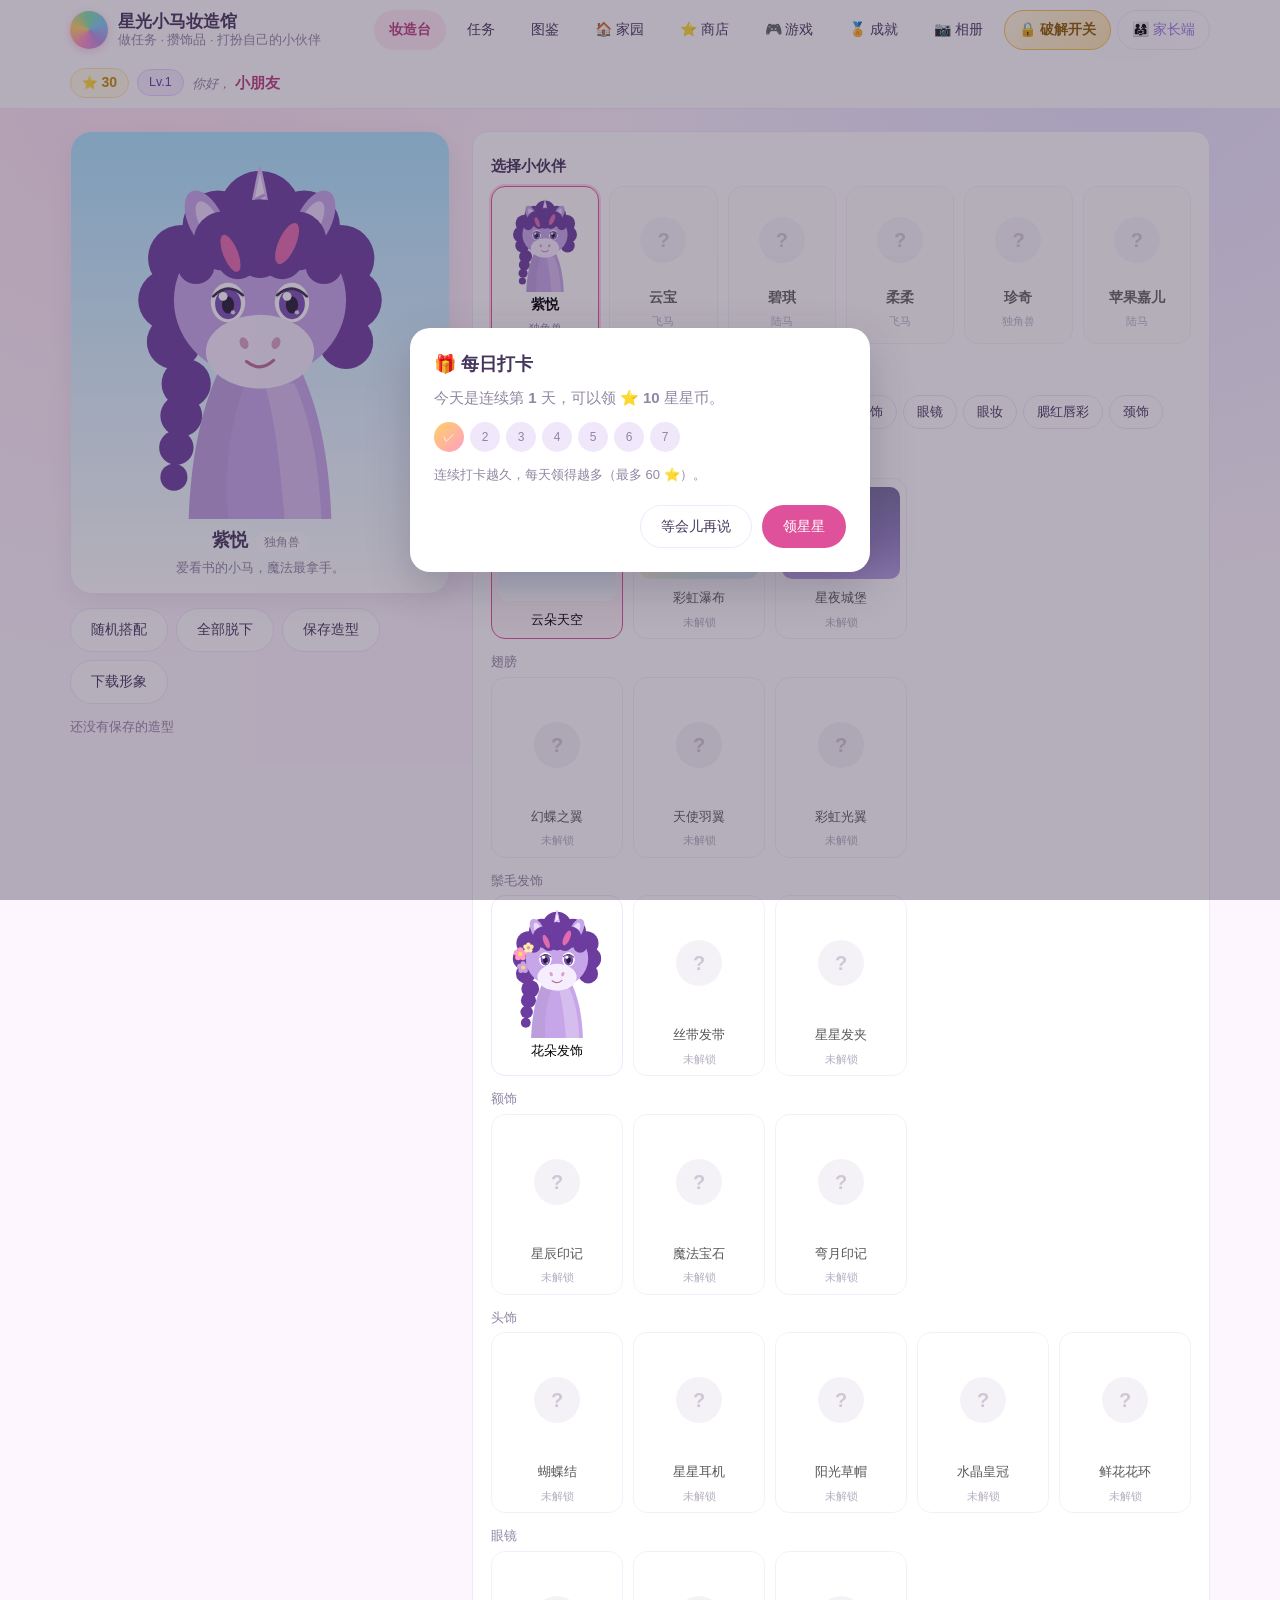
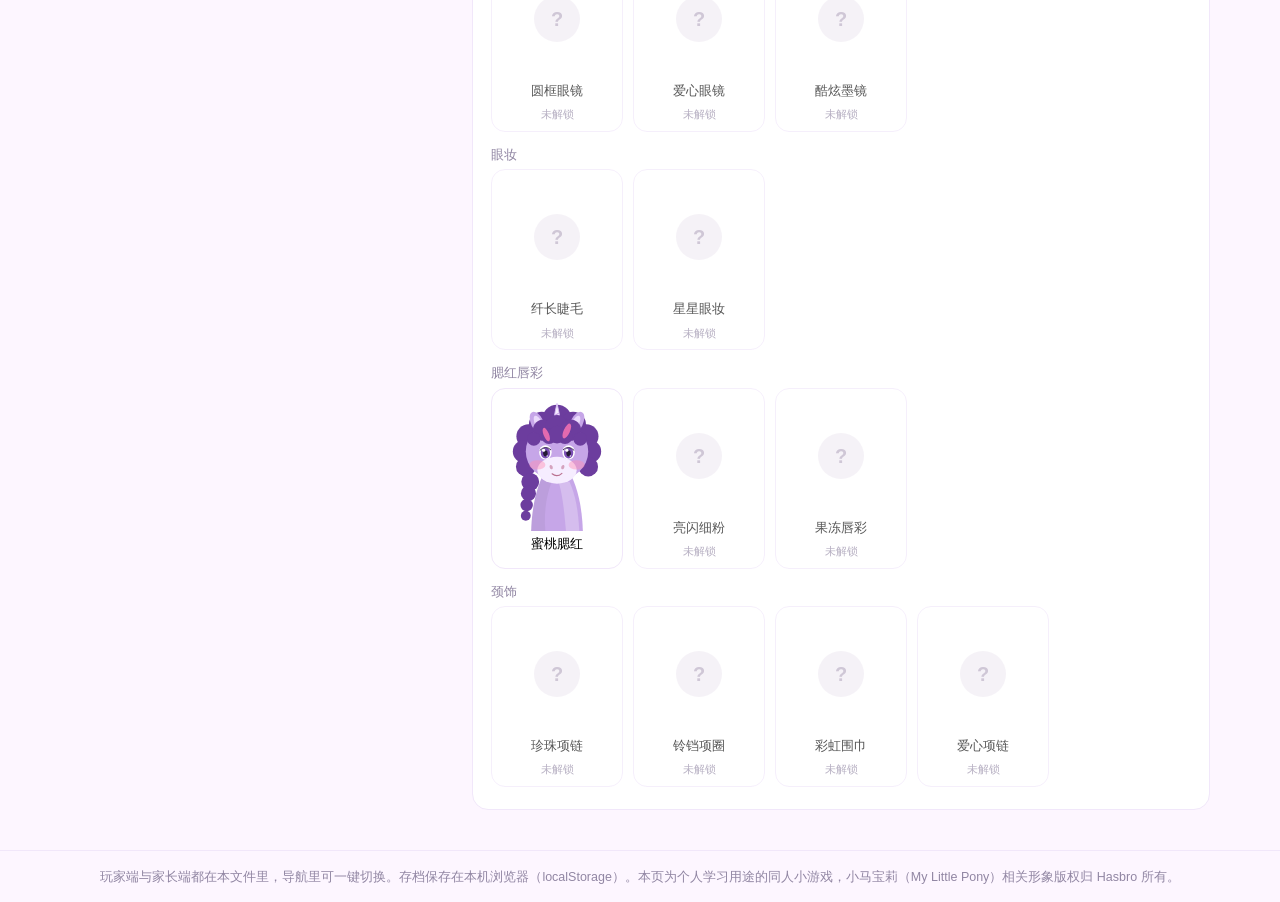
==== commit 99b38eda: "更新手机版：Supabase 云同步 + 修复导入存档 bug + 家长端两道关" ====
--- a/index.html
+++ b/index.html
@@ -6,56 +6,6097 @@
 <meta name="apple-mobile-web-app-capable" content="yes">
 <meta name="mobile-web-app-capable" content="yes">
 <meta name="theme-color" content="#e0519c">
-<title>星光小马妆造馆 · 玩家端</title>
-<link rel="stylesheet" href="css/style.css">
-<link rel="stylesheet" href="css/mobile.css">
+<title>星光小马妆造馆</title>
+<style>
+/* ===== 星光小马妆造馆 · 样式 ===== */
+:root {
+  --c-page: #fdf6ff;
+  --c-card: #ffffff;
+  --c-text: #45355c;
+  --c-muted: #9186a3;
+  --c-line: #f1e7fa;
+  --c-primary: #e0519c;
+  --c-primary-dk: #b93b7d;
+  --c-purple: #9a7ae0;
+  --c-blue: #56a9e6;
+  --c-green: #4fae84;
+  --c-amber: #f0a91b;
+  --c-danger: #d9534f;
+  --c-pink-soft: #ffeaf5;
+  --c-mint-soft: #e6f8f2;
+  --c-sky-soft: #e8f4ff;
+  --radius: 16px;
+  --radius-sm: 10px;
+  --wrap: 1180px;
+  --font: -apple-system, BlinkMacSystemFont, "PingFang SC", "Hiragino Sans GB",
+          "Microsoft YaHei", "Segoe UI", sans-serif;
+}
+
+* { box-sizing: border-box; }
+
+body {
+  margin: 0;
+  font-family: var(--font);
+  font-size: 15px;
+  line-height: 1.7;
+  color: var(--c-text);
+  background: var(--c-page);
+  background-image:
+    radial-gradient(circle at 12% 8%, #ffe3f2 0, rgba(255, 227, 242, 0) 42%),
+    radial-gradient(circle at 88% 0%, #e6e0ff 0, rgba(230, 224, 255, 0) 40%);
+  background-attachment: fixed;
+  min-height: 100vh;
+}
+
+h1, h2, h3, h4, h5 { margin: 0 0 .5em; line-height: 1.35; font-weight: 600; }
+p { margin: 0 0 .8em; }
+.wrap { width: 100%; max-width: var(--wrap); margin: 0 auto; padding: 0 20px; }
+.muted { color: var(--c-muted); }
+.sm { font-size: 13px; }
+.mono { font-family: ui-monospace, SFMono-Regular, Menlo, Consolas, monospace; font-size: 12px; }
+
+/* ===== 页头 ===== */
+.app-header {
+  position: sticky;
+  top: 0;
+  z-index: 20;
+  background: rgba(255, 255, 255, .88);
+  backdrop-filter: saturate(180%) blur(10px);
+  border-bottom: 1px solid var(--c-line);
+}
+.head-wrap {
+  display: flex;
+  align-items: center;
+  gap: 18px;
+  padding-top: 10px;
+  padding-bottom: 10px;
+  flex-wrap: wrap;
+}
+.brand { display: flex; align-items: center; gap: 10px; }
+.brand-mark {
+  width: 38px; height: 38px; border-radius: 50%;
+  background: conic-gradient(from 210deg, #ff8fc0, #ffd066, #7fe0a8, #7fc8f5, #b98ce0, #ff8fc0);
+  box-shadow: 0 2px 8px rgba(217, 79, 150, .25);
+  flex: none;
+}
+.brand-mark.admin {
+  background: conic-gradient(from 30deg, #6f63c9, #56a9e6, #4fae84, #6f63c9);
+  box-shadow: 0 2px 8px rgba(111, 99, 201, .3);
+}
+.brand-text { display: flex; flex-direction: column; line-height: 1.25; }
+.brand-text b { font-size: 17px; font-weight: 600; }
+.brand-text i { font-style: normal; font-size: 12.5px; color: var(--c-muted); }
+
+.nav { display: flex; gap: 6px; flex-wrap: wrap; margin-left: auto; }
+.nav-btn {
+  position: relative;
+  appearance: none;
+  border: 1px solid transparent;
+  background: transparent;
+  color: var(--c-text);
+  font: inherit;
+  font-size: 14px;
+  padding: 7px 14px;
+  border-radius: 999px;
+  cursor: pointer;
+  text-decoration: none;
+  transition: background .15s, color .15s, border-color .15s;
+}
+.nav-btn:hover { background: #f8eff7; }
+.nav-btn.on { background: #ffe9f4; color: var(--c-primary-dk); font-weight: 600; }
+.nav-btn.alt { border-color: var(--c-line); color: var(--c-purple); }
+
+/* 破解开关：默认琥珀色，开启后变绿 */
+.nav-btn.cheat-btn {
+  border-color: #f0c14b;
+  background: linear-gradient(135deg, #fff7e2, #ffe4b0);
+  color: #8a5a00;
+  font-weight: 600;
+}
+.nav-btn.cheat-btn:hover { background: linear-gradient(135deg, #ffefbe, #ffd489); }
+.nav-btn.cheat-btn.on {
+  border-color: #6ec97f;
+  background: linear-gradient(135deg, #eaf9ec, #c6efd2);
+  color: #1c7a33;
+}
+.dot {
+  display: inline-block;
+  min-width: 18px;
+  padding: 0 5px;
+  margin-left: 5px;
+  border-radius: 999px;
+  background: var(--c-primary);
+  color: #fff;
+  font-size: 11px;
+  font-style: normal;
+  line-height: 18px;
+  text-align: center;
+  vertical-align: 1px;
+}
+.who { font-size: 13px; color: var(--c-muted); display: flex; gap: 8px; align-items: center; flex-wrap: wrap; }
+.who b { color: var(--c-primary-dk); font-size: 15px; }
+.who-name { display: inline-flex; gap: 4px; align-items: baseline; }
+.wallet-chip {
+  background: #fff8e6; border: 1px solid #ffe2ab; color: #8a5a00;
+  border-radius: 999px; padding: 2px 11px; font-size: 12.5px; white-space: nowrap;
+}
+.wallet-chip b { color: #c8860a; font-size: 14px; }
+.wallet-chip.lv { background: #f3ecff; border-color: #ded0ff; color: #5b3fa8; }
+.wallet-chip.lv b { color: #5b3fa8; }
+
+.main { padding: 22px 20px 40px; }
+.app-footer {
+  border-top: 1px solid var(--c-line);
+  padding: 16px 20px 28px;
+  text-align: center;
+  color: var(--c-muted);
+  font-size: 12.5px;
+}
+.app-footer p { margin: 0; }
+
+/* ===== 通用控件 ===== */
+.btn {
+  appearance: none;
+  border: 1px solid transparent;
+  border-radius: 999px;
+  padding: 9px 20px;
+  font: inherit;
+  font-size: 14px;
+  cursor: pointer;
+  background: #f2eaf5;
+  color: var(--c-text);
+  transition: transform .08s, opacity .15s, background .15s;
+  white-space: nowrap;
+}
+.btn:hover { opacity: .92; }
+.btn:active { transform: translateY(1px); }
+.btn.primary { background: var(--c-primary); color: #fff; }
+.btn.ghost { background: #fff; border-color: var(--c-line); }
+.btn.danger { background: var(--c-danger); color: #fff; }
+.btn.sm { padding: 7px 15px; font-size: 13.5px; }
+.btn.xs { padding: 4px 11px; font-size: 12.5px; }
+
+.ipt {
+  appearance: none;
+  border: 1px solid var(--c-line);
+  border-radius: var(--radius-sm);
+  padding: 9px 12px;
+  font: inherit;
+  font-size: 14px;
+  background: #fff;
+  color: var(--c-text);
+  width: 100%;
+}
+.ipt:focus { outline: none; border-color: var(--c-primary); }
+.ipt.big { font-size: 16px; padding: 11px 14px; text-align: center; letter-spacing: 4px; }
+select.ipt { width: auto; min-width: 120px; padding: 9px 32px 9px 12px; letter-spacing: 0; text-align: left; }
+
+/* 家长端：口算题 */
+.quiz-q {
+  font-size: 30px;
+  font-weight: 800;
+  letter-spacing: 2px;
+  color: var(--c-primary);
+  text-align: center;
+  margin: 14px 0 16px;
+  padding: 14px 10px;
+  background: #fff6fb;
+  border: 1px dashed #f3c6e2;
+  border-radius: var(--radius-sm);
+}
+
+.ta {
+  width: 100%;
+  border: 1px solid var(--c-line);
+  border-radius: var(--radius-sm);
+  padding: 10px 12px;
+  font: inherit;
+  font-size: 14px;
+  resize: vertical;
+  background: #fff;
+  color: var(--c-text);
+}
+.ta:focus { outline: none; border-color: var(--c-primary); }
+
+.tag {
+  display: inline-block;
+  padding: 2px 9px;
+  border-radius: 999px;
+  background: #efe6fb;
+  color: var(--c-purple);
+  font-size: 11.5px;
+}
+.badge {
+  display: inline-block;
+  padding: 2px 10px;
+  border-radius: 999px;
+  font-size: 11.5px;
+  background: #f2eef5;
+  color: var(--c-muted);
+}
+.badge.pending { background: #fff2d9; color: #a06a10; }
+.badge.approved { background: #e2f6ec; color: #2f7a55; }
+.badge.rejected { background: #fde8e7; color: #a63b37; }
+.badge.todo { background: #f2eef5; color: var(--c-muted); }
+
+.rw {
+  display: inline-block;
+  padding: 3px 10px;
+  margin: 2px 4px 2px 0;
+  border-radius: 999px;
+  background: #ffeaf3;
+  color: var(--c-primary-dk);
+  font-size: 12px;
+}
+.rw-star { background: #fff4d6; color: #9a6b12; font-weight: 600; }
+
+.empty {
+  padding: 40px 16px;
+  text-align: center;
+  color: var(--c-muted);
+  background: #fff;
+  border: 1px dashed var(--c-line);
+  border-radius: var(--radius);
+}
+.sec-title {
+  font-size: 15px;
+  margin: 20px 0 10px;
+  display: flex;
+  align-items: center;
+  gap: 8px;
+}
+.sec-title em {
+  font-style: normal;
+  font-size: 12px;
+  color: var(--c-muted);
+  background: #f7f0f8;
+  padding: 1px 8px;
+  border-radius: 999px;
+}
+
+.warnbar {
+  background: #fff4d6;
+  color: #8a5a00;
+  padding: 10px 20px;
+  font-size: 13px;
+  text-align: center;
+  border-bottom: 1px solid #f0dca8;
+}
+.warnbar code { background: rgba(0, 0, 0, .06); padding: 1px 5px; border-radius: 4px; }
+
+.toast {
+  position: fixed;
+  left: 50%;
+  bottom: 40px;
+  transform: translateX(-50%);
+  background: rgba(59, 47, 74, .94);
+  color: #fff;
+  padding: 10px 22px;
+  border-radius: 999px;
+  font-size: 14px;
+  z-index: 99;
+  transition: opacity .4s, transform .4s;
+  box-shadow: 0 6px 20px rgba(0, 0, 0, .18);
+}
+.toast.out { opacity: 0; transform: translate(-50%, 10px); }
+
+/* ===== 弹层 ===== */
+.modal {
+  position: fixed;
+  inset: 0;
+  background: rgba(59, 47, 74, .38);
+  display: flex;
+  align-items: center;
+  justify-content: center;
+  padding: 20px;
+  z-index: 60;
+}
+.modal-card {
+  background: #fff;
+  border-radius: 20px;
+  padding: 24px;
+  width: 100%;
+  max-width: 460px;
+  max-height: 86vh;
+  overflow: auto;
+  box-shadow: 0 16px 44px rgba(59, 47, 74, .24);
+}
+.modal-card h3 { font-size: 18px; }
+.modal-actions {
+  display: flex;
+  gap: 10px;
+  justify-content: flex-end;
+  margin-top: 18px;
+  flex-wrap: wrap;
+}
+.lock-task {
+  background: #fdf3f8;
+  border: 1px solid var(--c-line);
+  border-radius: var(--radius-sm);
+  padding: 14px;
+  margin: 6px 0 12px;
+}
+.lock-task h4 { margin: 6px 0; font-size: 16px; }
+
+.lock-q {
+  display: inline-flex;
+  align-items: center;
+  justify-content: center;
+  width: 46px;
+  height: 46px;
+  border-radius: 50%;
+  background: #f1ecf4;
+  color: #b7abc2;
+  font-size: 20px;
+  font-weight: 600;
+}
+
+/* ===== 妆造台 ===== */
+.studio {
+  display: grid;
+  grid-template-columns: minmax(300px, 380px) 1fr;
+  gap: 22px;
+  align-items: start;
+}
+.stage-card {
+  position: relative;
+  border-radius: 22px;
+  padding: 18px 18px 14px;
+  text-align: center;
+  overflow: hidden;
+  border: 1px solid var(--c-line);
+  box-shadow: 0 8px 24px rgba(59, 47, 74, .08);
+}
+.stage-card svg { display: block; margin: 0 auto; max-width: 100%; height: auto; }
+.stage-name {
+  font-size: 18px;
+  font-weight: 600;
+  margin-top: 6px;
+  color: var(--c-text);
+}
+.stage-name span {
+  display: inline-block;
+  margin-left: 8px;
+  font-size: 11.5px;
+  font-weight: 400;
+  color: var(--c-muted);
+  background: rgba(255, 255, 255, .75);
+  padding: 1px 8px;
+  border-radius: 999px;
+}
+.stage-desc { font-size: 13px; color: var(--c-muted); margin: 2px 0 0; }
+.stage-actions { display: flex; gap: 8px; flex-wrap: wrap; margin-top: 14px; }
+.looks {
+  margin-top: 12px;
+  display: flex;
+  gap: 8px;
+  flex-wrap: wrap;
+  align-items: center;
+  font-size: 13px;
+}
+.look-chip {
+  display: inline-flex;
+  align-items: center;
+  background: #fff;
+  border: 1px solid var(--c-line);
+  border-radius: 999px;
+  overflow: hidden;
+}
+.look-load, .look-del {
+  appearance: none;
+  border: none;
+  background: transparent;
+  font: inherit;
+  font-size: 13px;
+  cursor: pointer;
+  padding: 5px 12px;
+  color: var(--c-text);
+}
+.look-del { padding: 5px 9px; color: var(--c-danger); border-left: 1px solid var(--c-line); }
+
+.wardrobe {
+  background: #fff;
+  border: 1px solid var(--c-line);
+  border-radius: var(--radius);
+  padding: 4px 18px 22px;
+}
+.pony-list {
+  display: grid;
+  grid-template-columns: repeat(auto-fill, minmax(96px, 1fr));
+  gap: 10px;
+}
+.pony-list.big { grid-template-columns: repeat(auto-fill, minmax(120px, 1fr)); }
+.pony-chip {
+  appearance: none;
+  border: 1px solid var(--c-line);
+  background: #fffdfd;
+  border-radius: 14px;
+  padding: 8px 6px 6px;
+  cursor: pointer;
+  display: flex;
+  flex-direction: column;
+  align-items: center;
+  gap: 2px;
+  font: inherit;
+  transition: border-color .15s, box-shadow .15s, transform .1s;
+}
+.pony-chip:hover { border-color: var(--c-primary); transform: translateY(-2px); }
+.pony-chip.on { border-color: var(--c-primary); box-shadow: 0 0 0 2px #ffd9ec; }
+.pony-chip.locked { opacity: .62; }
+.pony-chip-art { display: flex; align-items: center; justify-content: center; min-height: 90px; }
+.pony-chip-art svg { display: block; max-width: 100%; height: auto; }
+.pony-chip-name { font-size: 13.5px; font-weight: 600; }
+.pony-chip-race { font-size: 11px; color: var(--c-muted); }
+
+.cat-tabs { display: flex; gap: 6px; flex-wrap: wrap; margin-bottom: 4px; }
+.cat {
+  appearance: none;
+  border: 1px solid var(--c-line);
+  background: #fff;
+  border-radius: 999px;
+  padding: 5px 13px;
+  font: inherit;
+  font-size: 13px;
+  cursor: pointer;
+  color: var(--c-text);
+}
+.cat.on { background: var(--c-primary); border-color: var(--c-primary); color: #fff; }
+.item-tip { font-size: 12.5px; color: var(--c-muted); min-height: 22px; }
+
+.item-grid { display: flex; flex-direction: column; gap: 14px; }
+.item-group h4 { font-size: 13px; color: var(--c-muted); margin: 0 0 6px; font-weight: 500; }
+.item-row { display: grid; grid-template-columns: repeat(auto-fill, minmax(112px, 1fr)); gap: 10px; }
+.item-cell {
+  appearance: none;
+  border: 1px solid var(--c-line);
+  background: #fff;
+  border-radius: 14px;
+  padding: 8px 6px 7px;
+  cursor: pointer;
+  display: flex;
+  flex-direction: column;
+  align-items: center;
+  gap: 3px;
+  font: inherit;
+  transition: border-color .15s, transform .1s;
+}
+.item-cell:hover { transform: translateY(-2px); border-color: var(--c-primary); }
+.item-cell.on { border-color: var(--c-primary); background: #fff5f9; }
+.item-cell.locked { opacity: .66; }
+.cell-art { display: flex; align-items: center; justify-content: center; min-height: 118px; }
+.cell-art svg { display: block; max-width: 100%; height: auto; }
+.cell-name { font-size: 12.5px; }
+.cell-lock { font-size: 11px; color: var(--c-muted); }
+.bg-cell { min-height: 150px; justify-content: flex-end; }
+.cell-bg {
+  display: block;
+  width: 100%;
+  height: 92px;
+  border-radius: 10px;
+  margin-bottom: 6px;
+}
+
+/* 背景配方 */
+.bg-sky { background: linear-gradient(180deg, #a9e3ff 0%, #dcf3ff 55%, #ffffff 100%); }
+.bg-rainbow { background: linear-gradient(135deg, #ffc9e6 0%, #fff4c2 34%, #c6f0df 66%, #cbe6ff 100%); }
+.bg-night { background: linear-gradient(180deg, #2f2670 0%, #5b40a4 55%, #8e6fd4 100%); }
+
+/* ===== 任务中心 ===== */
+.tasks { background: #fff; border: 1px solid var(--c-line); border-radius: var(--radius); padding: 18px 20px 24px; }
+.task-head { display: flex; justify-content: space-between; align-items: flex-start; gap: 16px; flex-wrap: wrap; }
+.task-head .sec-title { margin-top: 0; }
+.chips { display: flex; gap: 6px; flex-wrap: wrap; }
+.chip {
+  appearance: none;
+  border: 1px solid var(--c-line);
+  background: #fff;
+  border-radius: 999px;
+  padding: 5px 13px;
+  font: inherit;
+  font-size: 13px;
+  cursor: pointer;
+  color: var(--c-text);
+}
+.chip.on { background: var(--c-purple); border-color: var(--c-purple); color: #fff; }
+
+.task-list {
+  margin-top: 16px;
+  display: grid;
+  grid-template-columns: repeat(auto-fill, minmax(280px, 1fr));
+  gap: 14px;
+}
+.task-card {
+  border: 1px solid var(--c-line);
+  border-radius: var(--radius);
+  padding: 14px 16px;
+  background: #fffdfd;
+  transition: box-shadow .2s, border-color .2s;
+}
+.task-card.pending { border-color: #f3d9a4; background: #fffaf0; }
+.task-card.approved { border-color: #bfe6d2; background: #f8fdfa; }
+.task-card.rejected { border-color: #f3c2c0; background: #fff8f7; }
+.task-card.focus { box-shadow: 0 0 0 3px #ffd9ec; }
+.task-top { display: flex; justify-content: space-between; align-items: center; gap: 8px; }
+.task-title { font-size: 16px; margin: 8px 0 4px; }
+.task-desc { font-size: 13px; color: var(--c-muted); margin: 0 0 8px; }
+.task-note, .task-reason {
+  font-size: 12.5px;
+  margin: 0 0 6px;
+  padding: 7px 10px;
+  border-radius: 8px;
+  background: #f6f1f8;
+  color: #5d5070;
+}
+.task-reason { background: #fdeceb; color: #a63b37; }
+.task-rewards { margin: 6px 0 10px; }
+.task-foot { display: flex; justify-content: flex-end; }
+.ok { color: var(--c-green); font-size: 13px; }
+
+/* ===== 图鉴 ===== */
+.gallery { background: #fff; border: 1px solid var(--c-line); border-radius: var(--radius); padding: 18px 20px 26px; }
+.progress-box { display: grid; grid-template-columns: repeat(auto-fit, minmax(200px, 1fr)); gap: 14px; }
+.pg { display: flex; justify-content: space-between; font-size: 13px; }
+.pg b { color: var(--c-primary-dk); }
+.bar { height: 8px; border-radius: 999px; background: #f2ecf5; overflow: hidden; margin-bottom: 8px; }
+.bar i { display: block; height: 100%; background: linear-gradient(90deg, #ff9bc6, #b98ce0); }
+.mini-grid { display: grid; grid-template-columns: repeat(auto-fill, minmax(104px, 1fr)); gap: 10px; }
+.mini {
+  border: 1px solid var(--c-line);
+  border-radius: 12px;
+  padding: 6px;
+  text-align: center;
+  font-size: 12px;
+  background: #fffdfd;
+  display: flex;
+  flex-direction: column;
+  align-items: center;
+  gap: 4px;
+}
+.mini.locked { opacity: .55; }
+.mini-art { display: flex; justify-content: center; }
+.mini-art svg { display: block; max-width: 100%; height: auto; }
+.mini .cell-bg { height: 60px; }
+
+/* ===== 管理端 ===== */
+.lock { padding-top: 60px; padding-bottom: 60px; }
+.lock-card {
+  max-width: 380px;
+  margin: 0 auto;
+  background: #fff;
+  border: 1px solid var(--c-line);
+  border-radius: 20px;
+  padding: 28px;
+  text-align: center;
+  box-shadow: 0 8px 26px rgba(59, 47, 74, .08);
+}
+.pin-err { color: var(--c-danger); font-size: 13px; min-height: 22px; margin: 6px 0 10px; }
+.adm-head { margin-bottom: 16px; }
+.adm-head .sec-title { margin-top: 0; font-size: 18px; }
+.adm-head em { background: var(--c-primary); color: #fff; }
+
+.rev-list { display: grid; gap: 14px; }
+.rev-card {
+  display: grid;
+  grid-template-columns: 1fr 200px;
+  gap: 16px;
+  background: #fff;
+  border: 1px solid var(--c-line);
+  border-radius: var(--radius);
+  padding: 16px 18px;
+}
+.rev-main h4 { font-size: 16px; margin: 8px 0 4px; }
+.rev-desc { font-size: 13px; color: var(--c-muted); margin: 0 0 8px; }
+.rev-note {
+  font-size: 13px;
+  background: #f6f1f8;
+  border-radius: 8px;
+  padding: 8px 11px;
+  margin: 0 0 6px;
+}
+.rev-time { font-size: 12px; color: var(--c-muted); margin: 0; }
+.rev-side { display: flex; flex-direction: column; align-items: stretch; gap: 8px; }
+.rev-rw { margin-bottom: 4px; }
+
+.table { border: 1px solid var(--c-line); border-radius: var(--radius); overflow: hidden; background: #fff; }
+.tr {
+  display: grid;
+  grid-template-columns: 1.4fr 1.2fr 92px 150px;
+  gap: 10px;
+  padding: 10px 14px;
+  align-items: center;
+  border-bottom: 1px solid var(--c-line);
+  font-size: 13.5px;
+}
+.tr:last-child { border-bottom: none; }
+.tr.head { background: #faf6fb; color: var(--c-muted); font-size: 12.5px; }
+.tname i { display: block; font-style: normal; font-size: 11.5px; color: var(--c-muted); }
+.trw { font-size: 12.5px; color: var(--c-muted); }
+.tops { display: flex; gap: 6px; flex-wrap: wrap; justify-content: flex-end; }
+
+.manage-grid { display: grid; grid-template-columns: repeat(auto-fill, minmax(112px, 1fr)); gap: 12px; }
+.mg {
+  border: 1px solid var(--c-line);
+  border-radius: 14px;
+  padding: 10px 8px;
+  background: #fffdfd;
+  display: flex;
+  flex-direction: column;
+  align-items: center;
+  gap: 6px;
+}
+.mg.on { border-color: #cfeee0; background: #fbfefc; }
+.mg-art { display: flex; align-items: center; justify-content: center; min-height: 92px; width: 100%; }
+.mg-art.cell-bg { height: 92px; border-radius: 12px; }
+.mg-name { font-size: 12.5px; }
+
+.form-row { display: flex; align-items: center; gap: 10px; margin-bottom: 12px; flex-wrap: wrap; }
+.form-row.wrap { flex-wrap: wrap; }
+.form-row label { min-width: 90px; font-size: 13.5px; color: var(--c-muted); }
+.form-row .ipt { max-width: 260px; }
+.form-col { display: flex; flex-direction: column; gap: 10px; }
+
+.stat-grid { display: grid; grid-template-columns: repeat(auto-fit, minmax(110px, 1fr)); gap: 12px; }
+.stat {
+  background: #fdf7fb;
+  border: 1px solid var(--c-line);
+  border-radius: 12px;
+  padding: 12px;
+  text-align: center;
+}
+.stat b { display: block; font-size: 20px; color: var(--c-primary-dk); }
+.stat span { font-size: 12.5px; color: var(--c-muted); }
+
+.log { display: grid; gap: 6px; }
+.log-row {
+  display: grid;
+  grid-template-columns: 80px 1fr 110px;
+  gap: 10px;
+  font-size: 12.5px;
+  padding: 6px 10px;
+  background: #fbf8fc;
+  border-radius: 8px;
+}
+.log-act { color: var(--c-purple); }
+.log-detail { color: var(--c-muted); }
+.log-time { color: var(--c-muted); text-align: right; }
+
+.rw-picker { max-height: 240px; overflow: auto; border: 1px solid var(--c-line); border-radius: var(--radius-sm); padding: 10px 12px; }
+.rw-group { margin-bottom: 10px; }
+.rw-group h5 { margin: 0 0 4px; font-size: 12.5px; color: var(--c-muted); font-weight: 500; }
+.ck { display: inline-flex; align-items: center; gap: 4px; margin: 0 10px 4px 0; font-size: 12.5px; cursor: pointer; }
+.rw-bar { display: flex; align-items: center; justify-content: space-between; gap: 10px; flex-wrap: wrap; }
+.rw-bar p { margin: 0; }
+.rw-tools { display: inline-flex; align-items: center; gap: 8px; }
+.rw-tools b { color: var(--c-primary-dk); }
+.sm-ipt { width: 84px !important; }
+.fr-label { font-size: 13px; color: var(--c-muted); }
+.tdesc { display: block; font-style: normal; font-size: 11.5px; color: var(--c-muted); margin-top: 2px; }
+
+/* 云同步（家长端） */
+.cloud-form { max-width: 460px; }
+.cloud-code { font-family: ui-monospace, Consolas, monospace; letter-spacing: 1px; font-size: 14px; }
+.cloud-state { margin: 6px 0 10px; font-size: 12.5px; color: var(--c-muted); }
+.cloud-state.cloud-ok { color: #2e9e5b; }
+.cloud-state.cloud-err { color: #e0519c; }
+details > summary { cursor: pointer; margin-bottom: 8px; }
+
+/* ===== 小马家园 ===== */
+.home-head { display: flex; flex-wrap: wrap; gap: 12px; align-items: flex-end; justify-content: space-between; margin-bottom: 12px; }
+.home-head .sec-title { margin: 0 0 2px; }
+.home-head .muted { margin: 0; font-size: 13px; }
+.home-tools { display: flex; flex-wrap: wrap; gap: 8px; align-items: center; }
+.home-stat { font-size: 13px; color: var(--c-muted); }
+.home-stat b { color: var(--c-primary-dk); font-size: 15px; }
+
+.room {
+  position: relative;
+  width: 100%;
+  aspect-ratio: 16 / 9;
+  min-height: 300px;
+  border-radius: 20px;
+  overflow: hidden;
+  border: 4px solid #fff;
+  box-shadow: 0 10px 26px rgba(180, 120, 160, .22);
+  background: #ffeaf4;
+  cursor: pointer;
+  user-select: none;
+  -webkit-tap-highlight-color: transparent;
+}
+.room-art { position: absolute; inset: 0; width: 100%; height: 100%; display: block; }
+.room-layer { position: absolute; inset: 0; pointer-events: none; }
+
+/* 昼夜切换 */
+.room .day-only, .room .day-sky { opacity: 1; transition: opacity .7s ease; }
+.room .night-only, .room .night-sky { opacity: 0; transition: opacity .7s ease; }
+.room.night .day-only, .room.night .day-sky { opacity: 0; }
+.room.night .night-only, .room.night .night-sky { opacity: 1; }
+.room .night-veil { opacity: 0; transition: opacity .7s ease; }
+.room.night .night-veil { opacity: .42; }
+.room .cloud { animation: drift 22s linear infinite; }
+.room .cloud.c2 { animation-duration: 30s; animation-delay: -6s; }
+@keyframes drift { 0% { transform: translateX(-10px); } 50% { transform: translateX(26px); } 100% { transform: translateX(-10px); } }
+.room .tw { animation: twinkle 2.4s ease-in-out infinite; }
+.room .tw.t2 { animation-delay: .6s; }
+.room .tw.t3 { animation-delay: 1.1s; }
+.room .tw.t4 { animation-delay: 1.7s; }
+@keyframes twinkle { 0%, 100% { opacity: .35; } 50% { opacity: 1; } }
+.room .bunting { animation: sway 4.5s ease-in-out infinite; transform-origin: 300px 36px; }
+@keyframes sway { 0%, 100% { transform: rotate(-1.2deg); } 50% { transform: rotate(1.2deg); } }
+
+/* 小马 */
+.hm-pony {
+  position: absolute;
+  width: 12%;
+  min-width: 62px;
+  transform-origin: 50% 100%;
+  pointer-events: auto;
+  cursor: pointer;
+  transition: filter .2s;
+}
+.hm-pony:hover { filter: brightness(1.06) drop-shadow(0 0 6px rgba(255, 190, 220, .9)); }
+.hm-pony .hm-inner { display: block; animation: hmIdle 2.6s ease-in-out infinite; }
+.hm-pony .hm-inner svg { width: 100%; height: auto; display: block; }
+.hm-pony.walk .hm-inner { animation: hmHop .46s ease-in-out infinite; }
+.hm-pony.jump .hm-inner { animation: hmJump .56s cubic-bezier(.3, .8, .4, 1); }
+@keyframes hmIdle {
+  0%, 100% { transform: translateY(0) rotate(-1.5deg); }
+  50% { transform: translateY(-4px) rotate(1.5deg); }
+}
+@keyframes hmHop {
+  0% { transform: translateY(0) rotate(-5deg) scale(1, 1); }
+  45% { transform: translateY(-14px) rotate(5deg) scale(1.03, .97); }
+  100% { transform: translateY(0) rotate(-5deg) scale(1, 1); }
+}
+@keyframes hmJump {
+  0% { transform: translateY(0) scale(1, 1); }
+  35% { transform: translateY(-30px) scale(1.08, .92); }
+  62% { transform: translateY(0) scale(.94, 1.07); }
+  80% { transform: translateY(-8px) scale(1.02, .98); }
+  100% { transform: translateY(0) scale(1, 1); }
+}
+.hm-shadow {
+  position: absolute; left: 50%; bottom: -4px;
+  width: 58%; height: 12px; margin-left: -29%;
+  background: rgba(120, 70, 90, .22);
+  border-radius: 50%;
+  filter: blur(2px);
+}
+.hm-name {
+  position: absolute; left: 50%; bottom: -20px; transform: translateX(-50%);
+  white-space: nowrap; font-size: 11px; color: #8a5a70;
+  background: rgba(255, 255, 255, .82); border-radius: 999px; padding: 1px 8px;
+}
+.hm-name i { font-style: normal; color: var(--c-primary); margin-left: 4px; }
+.hm-bubble {
+  position: absolute; left: 50%; top: -30px; transform: translate(-50%, 6px) scale(.7);
+  max-width: 150px; white-space: nowrap;
+  background: #fff; color: #7a4a63; font-size: 12px; line-height: 1.4;
+  padding: 5px 11px; border-radius: 12px;
+  border: 2px solid #ffc9e0;
+  box-shadow: 0 3px 8px rgba(180, 120, 160, .2);
+  opacity: 0; pointer-events: none;
+  transition: opacity .22s, transform .22s;
+}
+.hm-bubble::after {
+  content: ''; position: absolute; left: 50%; bottom: -7px; margin-left: -5px;
+  border: 5px solid transparent; border-top-color: #ffc9e0;
+}
+.hm-bubble.show { opacity: 1; transform: translate(-50%, 0) scale(1); }
+
+/* 零食与飘浮特效 */
+.snack {
+  position: absolute; font-size: 22px; line-height: 1;
+  transform: translate(-50%, -50%);
+  animation: snackPop .34s ease-out, snackBob 1.5s ease-in-out .34s infinite;
+  text-shadow: 0 2px 3px rgba(120, 70, 90, .25);
+}
+.snack.gone { animation: snackGone .38s ease-in forwards; }
+@keyframes snackPop { from { transform: translate(-50%, -50%) scale(.2); } to { transform: translate(-50%, -50%) scale(1); } }
+@keyframes snackBob { 0%, 100% { transform: translate(-50%, -50%) scale(1); } 50% { transform: translate(-50%, -60%) scale(1.06); } }
+@keyframes snackGone { to { transform: translate(-50%, -80%) scale(.2); opacity: 0; } }
+.fx {
+  position: absolute; font-size: 18px; line-height: 1;
+  animation: floatUp 2.5s ease-out forwards;
+}
+@keyframes floatUp {
+  0% { transform: translate(-50%, 0) scale(.5); opacity: 0; }
+  18% { transform: translate(-50%, -12px) scale(1.05); opacity: 1; }
+  100% { transform: translate(-50%, -78px) scale(.85); opacity: 0; }
+}
+
+.home-foot {
+  display: flex; flex-wrap: wrap; gap: 6px 18px; justify-content: space-between;
+  margin-top: 10px; font-size: 12.5px; color: var(--c-muted);
+}
+
+/* ===== 家园 v2 · 云上城堡 ===== */
+.home { position: relative; }
+
+.home-bar { display: flex; flex-wrap: wrap; gap: 8px 12px; align-items: center; margin-bottom: 12px; }
+.hstat {
+  font-size: 13px; color: var(--c-muted); background: #fff;
+  border: 1px solid var(--c-line); border-radius: 999px; padding: 3px 12px;
+}
+.hstat b { color: var(--c-primary-dk); font-size: 14px; }
+.hstat.star b { color: var(--c-amber); }
+.hstat.lv { display: inline-flex; align-items: center; gap: 7px; }
+.hstat.lv i { display: inline-block; width: 56px; height: 6px; border-radius: 999px; background: var(--c-line); overflow: hidden; }
+.hstat.lv i u { display: block; height: 100%; width: 0; background: linear-gradient(90deg, #ffc85e, #ff9ec4); text-decoration: none; }
+.home-tip { font-size: 12.5px; color: var(--c-muted); margin-left: auto; }
+
+.room {
+  position: relative;
+  width: 100%;
+  aspect-ratio: 16 / 9;
+  min-height: 300px;
+  border-radius: 22px;
+  overflow: hidden;
+  border: 4px solid #fff;
+  box-shadow: 0 14px 34px rgba(150, 105, 185, .20);
+  background: var(--c-pink-soft);
+  cursor: pointer;
+  user-select: none;
+  -webkit-tap-highlight-color: transparent;
+}
+.room-art { position: absolute; inset: 0; width: 100%; height: 100%; display: block; }
+.room-layer { position: absolute; inset: 0; pointer-events: none; }
+.furni-layer { pointer-events: none; }
+
+/* 昼夜 */
+.room .night-only { opacity: 0; transition: opacity .7s ease; }
+.room.night .night-only { opacity: 1; }
+.room .night-veil { opacity: 0; transition: opacity .7s ease; }
+.room.night .night-veil { opacity: .38; }
+.room .tw { animation: hmTwinkle 2.4s ease-in-out infinite; }
+.room .tw.t2 { animation-delay: .6s; }
+.room .tw.t3 { animation-delay: 1.1s; }
+.room .tw.t4 { animation-delay: 1.7s; }
+@keyframes hmTwinkle { 0%, 100% { opacity: .35; } 50% { opacity: 1; } }
+.room .cloud { animation: hmDrift 24s linear infinite; }
+.room .cloud.c2 { animation-duration: 32s; animation-delay: -8s; }
+.room .cloudsea { animation: hmDrift 30s ease-in-out infinite alternate; }
+@keyframes hmDrift { from { transform: translateX(-12px); } to { transform: translateX(30px); } }
+
+/* 家具 */
+.furni {
+  position: absolute;
+  transform: translate(-50%, -100%);
+  cursor: grab;
+  pointer-events: auto;
+  filter: drop-shadow(0 4px 6px rgba(120, 80, 110, .20));
+  transition: filter .2s;
+}
+.furni svg { width: 100%; height: auto; display: block; }
+.furni:hover { filter: drop-shadow(0 6px 10px rgba(120, 80, 110, .30)) brightness(1.03); }
+.furni.drag { cursor: grabbing; opacity: .88; }
+.furni.flat { z-index: 1 !important; }
+/* 被使用时闪一下金光 */
+.furni.sparkle {
+  animation: furniPop .7s ease-out 2;
+  filter: drop-shadow(0 0 10px rgba(255, 208, 110, .95)) brightness(1.07);
+}
+@keyframes furniPop {
+  0%, 100% { transform: scale(1); }
+  50% { transform: scale(1.06); }
+}
+
+/* 小马 */
+.hm-pony {
+  position: absolute;
+  width: 9.5%;
+  min-width: 54px;
+  transform-origin: 50% 100%;
+  pointer-events: auto;
+  cursor: pointer;
+}
+.hm-pony .hm-inner {
+  display: block;
+  animation: hmIdle 2.6s ease-in-out infinite;
+  filter: drop-shadow(0 4px 5px rgba(120, 80, 110, .20)) drop-shadow(0 0 7px rgba(255, 255, 255, .55));
+}
+.hm-pony .hm-inner svg { width: 100%; height: auto; display: block; }
+.hm-pony.walk .hm-inner { animation: hmHop .46s ease-in-out infinite; }
+.hm-pony.jump .hm-inner { animation: hmJump .56s cubic-bezier(.3, .8, .4, 1); }
+.hm-pony.sleeping .hm-inner { animation: hmSleep 3.2s ease-in-out infinite; }
+.hm-pony.bathing .hm-inner { animation: hmWiggle .5s ease-in-out infinite; }
+.hm-pony.pottying .hm-inner { animation: hmSquat 1.1s ease-in-out infinite; }
+.hm-pony.washing .hm-inner { animation: hmWash .5s ease-in-out infinite; }
+.hm-pony.dirty .hm-inner { filter: drop-shadow(0 4px 5px rgba(120, 80, 110, .2)) sepia(.28) brightness(.95); }
+@keyframes hmIdle {
+  0%, 100% { transform: translateY(0) rotate(-1.5deg); }
+  50% { transform: translateY(-4px) rotate(1.5deg); }
+}
+@keyframes hmHop {
+  0% { transform: translateY(0) rotate(-5deg) scale(1, 1); }
+  45% { transform: translateY(-14px) rotate(5deg) scale(1.03, .97); }
+  100% { transform: translateY(0) rotate(-5deg) scale(1, 1); }
+}
+@keyframes hmJump {
+  0% { transform: translateY(0) scale(1, 1); }
+  35% { transform: translateY(-30px) scale(1.08, .92); }
+  62% { transform: translateY(0) scale(.94, 1.07); }
+  80% { transform: translateY(-8px) scale(1.02, .98); }
+  100% { transform: translateY(0) scale(1, 1); }
+}
+@keyframes hmSleep { 0%, 100% { transform: translateY(0) scale(1, 1); } 50% { transform: translateY(1px) scale(1.03, .97); } }
+@keyframes hmWiggle { 0%, 100% { transform: rotate(-5deg); } 50% { transform: rotate(5deg); } }
+/* 蹲马桶：轻轻蹲下再起来 */
+@keyframes hmSquat {
+  0%, 100% { transform: translateY(0) scale(1, 1); }
+  50% { transform: translateY(7px) scale(1.07, .86); }
+}
+/* 洗手：左右搓一搓 */
+@keyframes hmWash {
+  0%, 100% { transform: translateX(-3px) rotate(-3deg); }
+  50% { transform: translateX(3px) rotate(3deg); }
+}
+
+.hm-shadow {
+  position: absolute; left: 50%; bottom: -3px;
+  width: 62%; height: 11px; margin-left: -31%;
+  background: radial-gradient(ellipse at center, rgba(110, 70, 95, .30), rgba(110, 70, 95, 0) 70%);
+  border-radius: 50%;
+}
+.hm-flag {
+  position: absolute; left: 50%; top: -16px;
+  font-size: 15px; opacity: 0;
+  transform: translateX(-50%) scale(.5);
+  transition: opacity .2s, transform .2s;
+  filter: drop-shadow(0 1px 2px rgba(0, 0, 0, .25));
+}
+.hm-flag.show { opacity: 1; animation: hmFlagBob 1.6s ease-in-out infinite; }
+@keyframes hmFlagBob {
+  0%, 100% { transform: translateX(-50%) translateY(0) scale(1); }
+  50% { transform: translateX(-50%) translateY(-5px) scale(1); }
+}
+.hm-name {
+  position: absolute; left: 50%; bottom: -19px; transform: translateX(-50%);
+  white-space: nowrap; font-size: 11px; color: #8a5a70;
+  background: rgba(255, 255, 255, .88); border-radius: 999px; padding: 1px 8px;
+  box-shadow: 0 1px 4px rgba(150, 110, 140, .18);
+}
+.hm-name i { font-style: normal; color: var(--c-primary); margin-left: 4px; }
+.hm-bubble {
+  position: absolute; left: 50%; top: -32px; transform: translate(-50%, 6px) scale(.7);
+  max-width: 160px; white-space: nowrap;
+  background: #fff; color: #7a4a63; font-size: 12px; line-height: 1.4;
+  padding: 5px 11px; border-radius: 12px;
+  border: 2px solid #ffc9e0;
+  box-shadow: 0 3px 10px rgba(180, 120, 160, .22);
+  opacity: 0; pointer-events: none;
+  transition: opacity .22s, transform .22s;
+}
+.hm-bubble::after {
+  content: ''; position: absolute; left: 50%; bottom: -7px; margin-left: -5px;
+  border: 5px solid transparent; border-top-color: #ffc9e0;
+}
+.hm-bubble.show { opacity: 1; transform: translate(-50%, 0) scale(1); }
+
+/* 惊喜、零食、飘浮 */
+.gift {
+  position: absolute; font-size: 24px; cursor: pointer; pointer-events: auto;
+  animation: hmGiftFloat 3s ease-in-out infinite, hmGiftIn .4s ease-out;
+  filter: drop-shadow(0 3px 6px rgba(120, 80, 110, .28));
+}
+@keyframes hmGiftFloat { 0%, 100% { transform: translate(-50%, -50%); } 50% { transform: translate(-50%, -74%); } }
+@keyframes hmGiftIn { from { opacity: 0; } to { opacity: 1; } }
+
+/* 小马互动菜单 */
+.pony-menu {
+  position: absolute; left: 50%; bottom: 16px; transform: translateX(-50%);
+  width: min(94%, 580px);
+  background: #fff; border: 1px solid var(--c-line); border-radius: 16px;
+  box-shadow: 0 12px 32px rgba(120, 80, 140, .24);
+  padding: 12px 14px; z-index: 40;
+  animation: hmMenuIn .18s ease-out;
+}
+@keyframes hmMenuIn { from { opacity: 0; transform: translate(-50%, 10px); } to { opacity: 1; transform: translate(-50%, 0); } }
+.pm-title { display: flex; justify-content: space-between; align-items: baseline; font-size: 14px; font-weight: 600; margin-bottom: 8px; }
+.pm-title em { font-style: normal; font-size: 12px; color: var(--c-primary); }
+.pm-row { display: flex; flex-wrap: wrap; gap: 6px; margin-bottom: 6px; }
+.pm-btn {
+  appearance: none; font: inherit; font-size: 12.5px; cursor: pointer;
+  border: 1px solid var(--c-line); background: #fff; color: var(--c-text);
+  border-radius: 999px; padding: 5px 12px; transition: background .15s, border-color .15s;
+}
+.pm-btn:hover { background: var(--c-pink-soft); border-color: #ffc9e0; }
+.pm-btn.food { background: #fff7ea; border-color: #ffe2b8; }
+.pm-btn.toy { background: var(--c-sky-soft); border-color: #c9e4ff; }
+/* 憋不住了：按钮变琥珀色并轻轻跳动 */
+.pm-btn.warn {
+  background: linear-gradient(180deg, #ffe6b0, #ffcb6b);
+  border-color: #f0ab3c; color: #7c4a10; font-weight: 600;
+  animation: pmWarn 1.1s ease-in-out infinite;
+}
+@keyframes pmWarn { 0%, 100% { transform: none; } 50% { transform: translateY(-2px); } }
+.pm-label { font-size: 12px; color: var(--c-muted); margin: 4px 0 2px; }
+.pm-empty { font-size: 12px; color: var(--c-muted); }
+
+/* 小马档案 */
+.pony-card {
+  position: absolute; left: 50%; top: 50%; transform: translate(-50%, -50%);
+  width: min(94%, 420px);
+  background: #fff; border: 1px solid var(--c-line); border-radius: 18px;
+  box-shadow: 0 16px 40px rgba(120, 80, 140, .28);
+  padding: 16px; z-index: 60;
+}
+.pc-head { display: flex; align-items: center; gap: 8px; margin-bottom: 10px; }
+.pc-head b { font-size: 15px; }
+.pc-head span { font-size: 12px; color: var(--c-muted); }
+.pc-close {
+  margin-left: auto; appearance: none; border: none; background: var(--c-line);
+  width: 24px; height: 24px; border-radius: 50%; cursor: pointer; font-size: 15px; color: var(--c-muted);
+}
+.pc-art { text-align: center; margin-bottom: 10px; }
+.pc-needs { display: grid; gap: 7px; }
+.need { display: grid; grid-template-columns: 78px 1fr 28px; align-items: center; gap: 8px; font-size: 12.5px; }
+.need i { display: block; height: 8px; background: var(--c-line); border-radius: 999px; overflow: hidden; }
+.need i b { display: block; height: 100%; border-radius: 999px; background: var(--c-green); transition: width .4s; }
+.need.ok i b { background: var(--c-amber); }
+.need.low i b { background: var(--c-danger); }
+.need em { font-style: normal; text-align: right; color: var(--c-muted); font-size: 11.5px; }
+.pc-meta { margin-top: 12px; display: grid; gap: 4px; font-size: 12.5px; }
+.pc-meta b { color: var(--c-primary-dk); }
+.pc-meta i { display: block; font-style: normal; font-size: 11.5px; color: var(--c-muted); }
+
+/* ===== 星星商店 ===== */
+.shop-head { display: flex; justify-content: space-between; align-items: flex-end; gap: 12px; flex-wrap: wrap; margin-bottom: 12px; }
+.shop-head .sec-title { margin: 0 0 2px; }
+.shop-head .muted { margin: 0; font-size: 13px; }
+.shop-wallet { display: flex; gap: 8px; flex-wrap: wrap; }
+.wallet { background: #fff8e6; border: 1px solid #ffe2ab; border-radius: 999px; padding: 3px 12px; font-size: 13px; color: #8a5a00; }
+.wallet b { font-size: 15px; }
+.wallet.lv { background: #f3ecff; border-color: #ded0ff; color: #5b3fa8; }
+.goods-grid { display: grid; grid-template-columns: repeat(auto-fill, minmax(152px, 1fr)); gap: 10px; margin: 12px 0 20px; }
+.goods {
+  background: #fff; border: 1px solid var(--c-line); border-radius: 14px;
+  padding: 10px; display: flex; flex-direction: column; gap: 5px;
+}
+.goods.owned { background: #fffbfe; border-color: #f3dcf0; }
+.goods.lock { opacity: .7; }
+.g-icon {
+  width: 44px; height: 44px; border-radius: 13px; background: var(--c-pink-soft);
+  display: flex; align-items: center; justify-content: center; font-size: 23px;
+}
+.g-name { font-size: 13.5px; font-weight: 600; display: flex; align-items: center; gap: 6px; flex-wrap: wrap; }
+.g-name .have { font-style: normal; font-weight: 400; font-size: 11px; background: var(--c-mint-soft); color: #2e7d55; border-radius: 999px; padding: 0 7px; }
+.g-eff { font-size: 11.5px; color: var(--c-muted); min-height: 32px; line-height: 1.5; }
+.g-foot { display: flex; align-items: center; justify-content: space-between; margin-top: 2px; }
+.price { color: var(--c-amber); font-size: 14px; }
+.bag-row { display: flex; flex-wrap: wrap; gap: 8px; margin-bottom: 18px; }
+.bag-item { background: #fff; border: 1px solid var(--c-line); border-radius: 999px; padding: 3px 12px; font-size: 12.5px; }
+.bag-item b { color: var(--c-primary-dk); margin-left: 4px; }
+.decor-box { background: #fff; border: 1px solid var(--c-line); border-radius: 14px; padding: 12px; display: grid; gap: 10px; margin-bottom: 14px; }
+.decor-line { display: flex; flex-wrap: wrap; gap: 8px; align-items: center; }
+.decor-line > span:first-child { font-size: 12.5px; color: var(--c-muted); width: 42px; }
+.swatch { width: 30px; height: 30px; border-radius: 9px; border: 2px solid #fff; box-shadow: 0 0 0 1px var(--c-line); cursor: pointer; padding: 0; }
+.swatch.on { box-shadow: 0 0 0 2px var(--c-primary); }
+
+/* ===== 小游戏 ===== */
+.game-pick { display: grid; grid-template-columns: repeat(auto-fit, minmax(220px, 1fr)); gap: 12px; }
+.gp {
+  appearance: none; font: inherit; text-align: left; cursor: pointer;
+  background: #fff; border: 1px solid var(--c-line); border-radius: 16px;
+  padding: 14px; display: grid; gap: 4px; transition: transform .15s, border-color .15s;
+}
+.gp:hover { border-color: #ffc9e0; transform: translateY(-2px); }
+.gp-icon { font-size: 30px; }
+.gp b { font-size: 15px; }
+.gp i { font-style: normal; font-size: 12.5px; color: var(--c-muted); }
+.gp em { font-style: normal; font-size: 12px; color: var(--c-primary); }
+.game-bar { display: flex; align-items: center; gap: 16px; margin-bottom: 10px; flex-wrap: wrap; }
+.gscore b, .gtime b { color: var(--c-primary-dk); font-size: 16px; }
+.star-field {
+  position: relative; height: 360px; border-radius: 18px; overflow: hidden;
+  background: linear-gradient(#e9f4ff 0%, #f6efff 55%, #ffeef8 100%);
+  border: 2px solid #fff; box-shadow: 0 10px 24px rgba(150, 110, 190, .16);
+}
+.game-tip { position: absolute; left: 50%; top: 50%; transform: translate(-50%, -50%); color: var(--c-muted); font-size: 14px; }
+.fall-star {
+  position: absolute; top: -34px; font-size: 26px; cursor: pointer;
+  animation: hmFall linear forwards;
+  filter: drop-shadow(0 2px 3px rgba(0, 0, 0, .18));
+}
+.fall-star.gold { font-size: 33px; }
+@keyframes hmFall { to { transform: translateY(420px) rotate(200deg); } }
+.star-pop { position: absolute; font-size: 16px; font-weight: 600; color: var(--c-amber); animation: hmPop .7s ease-out forwards; }
+@keyframes hmPop { to { transform: translateY(-42px); opacity: 0; } }
+.mem-grid { display: grid; grid-template-columns: repeat(4, 1fr); gap: 10px; max-width: 540px; margin: 0 auto; }
+.mem-card {
+  aspect-ratio: 3 / 4; border-radius: 14px; border: 1px solid var(--c-line);
+  background: #fff; cursor: pointer; overflow: hidden;
+  display: flex; flex-direction: column; align-items: center; justify-content: center; gap: 2px;
+  padding: 4px; font: inherit;
+}
+.mem-card .mc-back { font-size: 26px; font-weight: 600; color: var(--c-primary); }
+.mem-card.open { background: #fff6fb; border-color: #ffc9e0; }
+.mem-card.done { background: var(--c-mint-soft); border-color: #bfe6cd; }
+.mem-card .mc-art svg { width: 100%; height: auto; display: block; }
+.mc-name { font-size: 11.5px; color: var(--c-muted); }
+.game-over { text-align: center; padding: 34px 10px; }
+.big-score { font-size: 40px; font-weight: 600; color: var(--c-primary-dk); margin: 6px 0 10px; }
+.game-over .row { display: flex; gap: 10px; justify-content: center; }
+
+/* ===== 成就 ===== */
+.ach-grid { display: grid; grid-template-columns: repeat(auto-fill, minmax(158px, 1fr)); gap: 10px; }
+.ach-card {
+  background: #fff; border: 1px solid var(--c-line); border-radius: 14px;
+  padding: 12px; display: grid; gap: 3px; opacity: .72;
+}
+.ach-card.got { opacity: 1; background: #fffaf0; border-color: #ffe2ab; }
+.ach-medal { font-size: 22px; }
+.ach-card b { font-size: 13.5px; }
+.ach-card i { font-style: normal; font-size: 12px; color: var(--c-muted); line-height: 1.5; }
+.ach-star { font-size: 12.5px; color: var(--c-amber); }
+.ach-time { font-size: 11.5px; color: var(--c-muted); }
+
+/* ===== 相册 ===== */
+.album-grid { display: grid; grid-template-columns: repeat(auto-fill, minmax(180px, 1fr)); gap: 12px; }
+.photo { background: #fff; border: 1px solid var(--c-line); border-radius: 14px; overflow: hidden; }
+.ph-view { position: relative; height: 122px; }
+.ph-floor { position: absolute; left: 0; right: 0; bottom: 0; height: 40%; }
+.ph-sky { position: absolute; right: 8px; top: 6px; font-size: 13px; }
+.ph-ponies { position: absolute; left: 8px; bottom: 8px; display: flex; align-items: flex-end; }
+.ph-ponies svg { width: 40px; height: auto; display: block; }
+.ph-info { padding: 8px 10px; display: flex; flex-direction: column; gap: 4px; align-items: flex-start; }
+.ph-info b { font-size: 13px; }
+.ph-info i { font-style: normal; font-size: 11.5px; color: var(--c-muted); }
+
+/* ===== 打卡弹窗 ===== */
+.streak-row { display: flex; gap: 6px; margin: 12px 0; }
+.sk-dot {
+  width: 30px; height: 30px; border-radius: 50%; background: var(--c-line); color: var(--c-muted);
+  display: flex; align-items: center; justify-content: center; font-size: 12px;
+}
+.sk-dot.on { background: linear-gradient(135deg, #ffd166, #ff9ec4); color: #fff; }
+
+/* ===== 响应式 ===== */
+@media (max-width: 900px) {
+  .studio { grid-template-columns: 1fr; }
+  .rev-card { grid-template-columns: 1fr; }
+  .nav { width: 100%; margin-left: 0; }
+  .who { margin-left: auto; }
+}
+@media (max-width: 640px) {
+  body { font-size: 14.5px; }
+  .head-wrap { gap: 10px; }
+  .room { min-height: 210px; border-width: 3px; border-radius: 16px; }
+  .hm-pony { width: 13%; min-width: 0; }
+  .snack { font-size: 17px; }
+  .home-foot { flex-direction: column; gap: 4px; }
+  .home-tip { display: none; }
+  .home-bar { gap: 6px 8px; }
+  .hstat { font-size: 12px; padding: 2px 10px; }
+  .goods-grid { grid-template-columns: repeat(auto-fill, minmax(140px, 1fr)); }
+  .mem-grid { grid-template-columns: repeat(4, 1fr); gap: 7px; }
+  .star-field { height: 300px; }
+  .pony-menu { bottom: 8px; padding: 10px; }
+  .pony-card { width: 96%; }
+  .who { font-size: 12px; }
+  .tr { grid-template-columns: 1fr 80px; grid-auto-rows: auto; row-gap: 4px; }
+  .tr.head { display: none; }
+  .tops { justify-content: flex-start; }
+  .log-row { grid-template-columns: 1fr; }
+  .log-time { text-align: left; }
+  .stage-actions .btn { flex: 1; }
+}
+
+</style>
+<style>
+/* ============================================================
+   手机 / 触摸端增强
+   index.html 与 admin.html 直接引用本文件；
+   build-single.js 也读同一份，保证单文件版和多文件版表现一致。
+   ============================================================ */
+html { -webkit-text-size-adjust: 100%; }
+body { -webkit-tap-highlight-color: transparent; overflow-x: hidden; }
+[hidden] { display: none !important; }
+
+/* 触摸：按钮不做双击缩放；拖家具 / 抓星星时不带动页面滚动 */
+button, a, .nav-btn, .btn, .mem-card { touch-action: manipulation; }
+.furni-layer, .furni, .star-field, .fall-star { touch-action: none; }
+/* iOS 聚焦输入框时不要自动放大页面 */
+input, select, textarea, .ipt { font-size: 16px; }
+
+@media (max-width: 720px) {
+  .wrap { padding: 0 12px; }
+  .head-wrap { gap: 8px; padding-top: 8px; padding-bottom: 8px; }
+  .brand-text i { display: none; }
+  .brand-text b { font-size: 15px; }
+
+  /* 8 个页签在手机上排不开，改成横向滑动 */
+  .nav {
+    width: 100%; margin-left: 0;
+    flex-wrap: nowrap; overflow-x: auto; -webkit-overflow-scrolling: touch;
+    gap: 6px; padding: 2px 2px 8px; scrollbar-width: none;
+  }
+  .nav::-webkit-scrollbar { display: none; }
+  .nav-btn {
+    flex: 0 0 auto; white-space: nowrap;
+    font-size: 13px; padding: 9px 13px; min-height: 40px;
+    border-radius: 999px; border-color: var(--c-line); background: #fff;
+  }
+  .nav-btn.on { border-color: #ffc9e0; }
+  .who { width: 100%; justify-content: flex-end; margin-left: 0; font-size: 12px; }
+
+  /* 触摸目标放大到手指够得着 */
+  .btn { min-height: 44px; padding: 10px 16px; }
+  .btn.xs, .btn.sm { min-height: 38px; }
+  .pm-btn { min-height: 38px; padding: 8px 14px; font-size: 13px; }
+  .swatch { width: 34px; height: 34px; }
+
+  /* 家园 */
+  .room { min-height: 230px; border-width: 3px; border-radius: 16px; }
+  .hm-pony { width: 15%; min-width: 0; }
+  .hm-name { font-size: 10px; }
+  .hm-flag { font-size: 13px; }
+  .home-bar { gap: 6px 8px; }
+  .hstat { font-size: 12px; padding: 3px 10px; }
+  .home-tip { display: none; }
+  .home-tools { gap: 6px; }
+  .home-tools .btn { flex: 1 1 auto; min-height: 42px; font-size: 13px; }
+  .home-foot { flex-direction: column; gap: 4px; font-size: 12px; }
+  .snack { font-size: 17px; }
+  .pony-menu { left: 6px; right: 6px; bottom: 6px; width: auto; padding: 10px; }
+  .pony-card { width: 94%; max-height: 88vh; overflow-y: auto; }
+
+  /* 商店 */
+  .goods-grid { grid-template-columns: repeat(auto-fill, minmax(146px, 1fr)); gap: 10px; }
+  .shop-head { flex-direction: column; align-items: flex-start; gap: 8px; }
+  .cat-tabs { flex-wrap: nowrap; overflow-x: auto; }
+  .cat { flex: 0 0 auto; }
+
+  /* 小游戏 */
+  .star-field { height: 320px; }
+  .fall-star { font-size: 30px; }
+  .mem-grid { grid-template-columns: repeat(4, 1fr); gap: 7px; }
+  .gp { min-height: 92px; }
+
+  /* 妆造台 / 图鉴 / 成就 / 相册 */
+  .studio { grid-template-columns: 1fr !important; }
+  .item-row, .mini-grid, .manage-grid, .stat-grid { grid-template-columns: repeat(auto-fill, minmax(96px, 1fr)); }
+  .pony-list { grid-template-columns: repeat(auto-fill, minmax(96px, 1fr)); }
+  .pony-list.big { grid-template-columns: repeat(auto-fill, minmax(120px, 1fr)); }
+  .ach-grid { grid-template-columns: repeat(auto-fill, minmax(140px, 1fr)); }
+  .album-grid { grid-template-columns: repeat(auto-fill, minmax(140px, 1fr)); }
+  .game-pick { grid-template-columns: 1fr; }
+
+  /* 弹窗 / 表格 */
+  .modal-card { width: 94%; max-height: 88vh; overflow-y: auto; padding: 16px; }
+  .streak-row { flex-wrap: wrap; }
+  .tr { grid-template-columns: 1fr auto; }
+  .tr.head { display: none; }
+  .tops { justify-content: flex-start; }
+  .stage-actions .btn { flex: 1; }
+}
+
+/* iPhone 刘海与底部横条 */
+body {
+  padding-left: env(safe-area-inset-left);
+  padding-right: env(safe-area-inset-right);
+}
+.app-footer { padding-bottom: calc(14px + env(safe-area-inset-bottom)); }
+.app-header { padding-top: env(safe-area-inset-top); }
+
+</style>
 </head>
 <body>
 
-<header class="app-header">
-  <div class="wrap head-wrap">
-    <div class="brand">
-      <span class="brand-mark"></span>
-      <span class="brand-text">
-        <b>星光小马妆造馆</b>
-        <i>做任务 · 攒饰品 · 打扮自己的小伙伴</i>
-      </span>
-    </div>
-    <nav class="nav">
-      <button class="nav-btn" data-tab="studio" type="button">妆造台</button>
-      <button class="nav-btn" data-tab="tasks" type="button">任务<em id="pendingBadge" class="dot">0</em></button>
-      <button class="nav-btn" data-tab="gallery" type="button">图鉴</button>
-      <button class="nav-btn" data-tab="home" type="button">🏠 家园</button>
-      <button class="nav-btn" data-tab="shop" type="button">⭐ 商店</button>
-      <button class="nav-btn" data-tab="games" type="button">🎮 游戏</button>
-      <button class="nav-btn" data-tab="ach" type="button">🏅 成就</button>
-      <button class="nav-btn" data-tab="album" type="button">📷 相册</button>
-      <button class="nav-btn cheat-btn" id="cheatBtn" data-cheat type="button">🔒 破解开关</button>
-      <a class="nav-btn alt" href="admin.html">家长端</a>
-    </nav>
-    <div class="who">
-      <span class="wallet-chip">⭐ <b id="topStar">0</b></span>
-      <span class="wallet-chip lv" id="topLevel">Lv.1</span>
-      <span class="who-name"><i>你好，</i><b id="playerName">小朋友</b></span>
+<!-- 玩家端 -->
+<section id="playerView">
+<header class="app-header">  <div class="wrap head-wrap">    <div class="brand">      <span class="brand-mark"></span>      <span class="brand-text">        <b>星光小马妆造馆</b>        <i>做任务 · 攒饰品 · 打扮自己的小伙伴</i>      </span>    </div>    <nav class="nav">      <button class="nav-btn" data-tab="studio" type="button">妆造台</button>      <button class="nav-btn" data-tab="tasks" type="button">任务<em id="pendingBadge" class="dot">0</em></button>      <button class="nav-btn" data-tab="gallery" type="button">图鉴</button>      <button class="nav-btn" data-tab="home" type="button">🏠 家园</button>      <button class="nav-btn" data-tab="shop" type="button">⭐ 商店</button>      <button class="nav-btn" data-tab="games" type="button">🎮 游戏</button>      <button class="nav-btn" data-tab="ach" type="button">🏅 成就</button>      <button class="nav-btn" data-tab="album" type="button">📷 相册</button>      <button class="nav-btn cheat-btn" id="cheatBtn" data-cheat type="button">🔒 破解开关</button>      <button class="nav-btn alt" data-mode="admin" type="button">👨‍👩‍👧 家长端</button>    </nav>    <div class="who">      <span class="wallet-chip">⭐ <b id="topStar">0</b></span>      <span class="wallet-chip lv" id="topLevel">Lv.1</span>      <span class="who-name"><i>你好，</i><b id="playerName">小朋友</b></span>    </div>  </div></header>
+  <main class="wrap main">
+    <div id="panel"></div>
+  </main>
+</section>
+
+<!-- 家长端 -->
+<section id="adminView" hidden>
+<header class="app-header admin">  <div class="wrap head-wrap">    <div class="brand">      <span class="brand-mark admin"></span>      <span class="brand-text">        <b>家长管理端</b>        <i>审核任务 · 管理解锁 · 自定义奖励</i>      </span>    </div>    <nav class="nav">      <button class="nav-btn" data-atab="review" type="button">待审核<em id="adminBadge" class="dot">0</em></button>      <button class="nav-btn" data-atab="tasks" type="button">任务总览</button>      <button class="nav-btn" data-atab="manage" type="button">解锁管理</button>      <button class="nav-btn" data-atab="data" type="button">数据与设置</button>      <button class="nav-btn cheat-btn" id="cheatBtnAdmin" data-cheat type="button">🔒 破解开关</button>      <button class="nav-btn alt" data-mode="player" type="button">← 返回玩家端</button>    </nav>    <div class="who"><i>审核身份</i><b>家长</b></div>  </div></header>
+  <div class="wrap lock" id="lockScreen">
+    <div class="lock-card">
+      <div id="lockBox"></div>
     </div>
   </div>
-</header>
-
-<main class="wrap main">
-  <div id="panel"></div>
-</main>
+  <main class="wrap main" id="adminBody" style="display:none">
+    <div id="adminPanel"></div>
+  </main>
+</section>
 
 <footer class="app-footer">
-  <p>本页为个人学习用途的同人小游戏，小马宝莉（My Little Pony）相关形象版权归 Hasbro 所有。</p>
+  <p>玩家端与家长端都在本文件里，导航里可一键切换。存档保存在本机浏览器（localStorage）。本页为个人学习用途的同人小游戏，小马宝莉（My Little Pony）相关形象版权归 Hasbro 所有。</p>
 </footer>
 
-<script src="js/data.js"></script>
-<script src="js/pony.js"></script>
-<script src="js/cloud.js"></script>
-<script src="js/store.js"></script>
-<script src="js/home.js"></script>
-<script src="js/shop.js"></script>
-<script src="js/games.js"></script>
-<script src="js/app.js"></script>
+<script>
+/* ===== js/data.js ===== */
+/**
+ * 静态数据层：小马、饰品、任务、背景
+ * 纯静态，无依赖，挂载到 window.DATA 上供 index.html / admin.html 共用。
+ */
+(function () {
+  'use strict';
+
+  /* 装饰位（渲染时的 z 轴顺序即为此数组顺序） */
+  var CATS = [
+    { id: 'bg', name: '场景背景', tip: '给小马换一张漂亮的舞台背景' },
+    { id: 'wing', name: '翅膀', tip: '背后的梦幻翅膀' },
+    { id: 'hair', name: '鬃毛发饰', tip: '别在鬃毛上的小装饰' },
+    { id: 'forehead', name: '额饰', tip: '额头上的魔法印记' },
+    { id: 'headwear', name: '头饰', tip: '戴在头顶的小物件' },
+    { id: 'glasses', name: '眼镜', tip: '酷酷的眼镜' },
+    { id: 'eyes', name: '眼妆', tip: '让眼睛更有神' },
+    { id: 'cheek', name: '腮红唇彩', tip: '甜甜的好气色' },
+    { id: 'neck', name: '颈饰', tip: '脖子上的项链和围巾' }
+  ];
+
+  /* 小马档案：body 身体 / mane 鬃毛（数组即彩条）/ inner 耳内 / eye 瞳色 / muzzle 口鼻 */
+  var PONIES = [
+    {
+      id: 'twilight', name: '紫悦', race: '独角兽', initial: true,
+      desc: '爱看书的小马，魔法最拿手。',
+      colors: { body: '#C6A6E8', mane: '#6C3D9E', mane2: '#F06FB0', inner: '#F0E2FF', eye: '#7B4FB5', muzzle: '#F6EDFF' }
+    },
+    {
+      id: 'rainbowdash', name: '云宝', race: '飞马',
+      desc: '飞得最快的小马，勇敢又好胜。',
+      colors: { body: '#86C9F2', mane: ['#E8467C', '#F7A623', '#F7E023', '#7FC86F', '#4BA3E8', '#A56BE8'], mane2: '#FFE66B', inner: '#DDF1FF', eye: '#E8467C', muzzle: '#EAF6FF' }
+    },
+    {
+      id: 'pinkie', name: '碧琪', race: '陆马',
+      desc: '派对小达人，笑起来停不住。',
+      colors: { body: '#F7A9C6', mane: '#EE5C9E', mane2: '#FFB3D6', inner: '#FFE0EF', eye: '#3B9BE0', muzzle: '#FFF0F7' }
+    },
+    {
+      id: 'fluttershy', name: '柔柔', race: '飞马',
+      desc: '说话轻轻的，最会照顾小动物。',
+      colors: { body: '#FBE9A0', mane: '#F2A8CE', mane2: '#FFD9EA', inner: '#FFF8DD', eye: '#57B9A8', muzzle: '#FFFBE6' }
+    },
+    {
+      id: 'rarity', name: '珍奇', race: '独角兽',
+      desc: '时装设计师，最爱亮闪闪。',
+      colors: { body: '#FBF6FA', mane: '#B07BD6', mane2: '#E6CDF6', inner: '#F4E9FF', eye: '#4B6FB0', muzzle: '#FFF8FC' }
+    },
+    {
+      id: 'applejack', name: '苹果嘉儿', race: '陆马',
+      desc: '果园里的实干家，说到做到。',
+      colors: { body: '#F3A93C', mane: '#F7D774', mane2: '#FFF0B0', inner: '#FFF2CF', eye: '#6BA24C', muzzle: '#FFF4DC' }
+    }
+  ];
+
+  /* 饰品：slot 对应 CATS.id，initial 为初始拥有 */
+  var ITEMS = [
+    { id: 'bg-sky', slot: 'bg', name: '云朵天空', initial: true },
+    { id: 'bg-rainbow', slot: 'bg', name: '彩虹瀑布' },
+    { id: 'bg-night', slot: 'bg', name: '星夜城堡' },
+
+    { id: 'wing-butterfly', slot: 'wing', name: '幻蝶之翼' },
+    { id: 'wing-angel', slot: 'wing', name: '天使羽翼' },
+    { id: 'wing-rainbow', slot: 'wing', name: '彩虹光翼' },
+
+    { id: 'hair-flower', slot: 'hair', name: '花朵发饰', initial: true },
+    { id: 'hair-ribbon', slot: 'hair', name: '丝带发带' },
+    { id: 'hair-star', slot: 'hair', name: '星星发夹' },
+
+    { id: 'fd-star', slot: 'forehead', name: '星辰印记' },
+    { id: 'fd-gem', slot: 'forehead', name: '魔法宝石' },
+    { id: 'fd-moon', slot: 'forehead', name: '弯月印记' },
+
+    { id: 'hw-bow', slot: 'headwear', name: '蝴蝶结' },
+    { id: 'hw-headphone', slot: 'headwear', name: '星星耳机' },
+    { id: 'hw-hat', slot: 'headwear', name: '阳光草帽' },
+    { id: 'hw-crown', slot: 'headwear', name: '水晶皇冠' },
+    { id: 'hw-wreath', slot: 'headwear', name: '鲜花花环' },
+
+    { id: 'gl-round', slot: 'glasses', name: '圆框眼镜' },
+    { id: 'gl-heart', slot: 'glasses', name: '爱心眼镜' },
+    { id: 'gl-sun', slot: 'glasses', name: '酷炫墨镜' },
+
+    { id: 'ey-lash', slot: 'eyes', name: '纤长睫毛' },
+    { id: 'ey-sparkle', slot: 'eyes', name: '星星眼妆' },
+
+    { id: 'ck-blush', slot: 'cheek', name: '蜜桃腮红', initial: true },
+    { id: 'ck-glitter', slot: 'cheek', name: '亮闪细粉' },
+    { id: 'ck-gloss', slot: 'cheek', name: '果冻唇彩' },
+
+    { id: 'nk-pearl', slot: 'neck', name: '珍珠项链' },
+    { id: 'nk-bell', slot: 'neck', name: '铃铛项圈' },
+    { id: 'nk-scarf', slot: 'neck', name: '彩虹围巾' },
+    { id: 'nk-heart', slot: 'neck', name: '爱心项链' }
+  ];
+
+  /* 任务：完成并通过家长审核后发放 rewards */
+  var TASKS = [
+    { id: 't01', title: '读完一本绘本', desc: '认真读完，并把故事讲给家人听。', tag: '阅读', rewards: ['hw-bow'] },
+    { id: 't02', title: '练琴 / 练字 30 分钟', desc: '坚持练习半小时，中途不偷懒。', tag: '才艺', rewards: ['hair-ribbon', 'ck-glitter'] },
+    { id: 't03', title: '整理书包和书桌', desc: '自己的东西自己收拾整齐。', tag: '自理', rewards: ['fd-star'] },
+    { id: 't04', title: '户外活动 1 小时', desc: '到户外跑一跑、跳一跳。', tag: '运动', rewards: ['hw-headphone'] },
+    { id: 't05', title: '做完一页口算', desc: '又快又准，做完自己检查一遍。', tag: '学习', rewards: ['gl-round'] },
+    { id: 't06', title: '帮忙做一件家务', desc: '洗碗、扫地、叠衣服都可以。', tag: '劳动', rewards: ['fd-gem', 'fd-moon'] },
+    { id: 't07', title: '画一幅画送家人', desc: '用心画，并写上想说的话。', tag: '才艺', rewards: ['bg-rainbow'] },
+    { id: 't08', title: '早睡早起连续 3 天', desc: '不用催，自己上床睡觉。', tag: '作息', rewards: ['hair-star'] },
+    { id: 't09', title: '背会 5 个英语单词', desc: '会读会拼，还能造一个句子。', tag: '学习', rewards: ['hw-hat'] },
+    { id: 't10', title: '独立写作业并检查', desc: '遇到难题先自己想办法。', tag: '学习', rewards: ['hw-crown'] },
+    { id: 't11', title: '跳绳 300 个', desc: '可以分几次完成，累计 300 个。', tag: '运动', rewards: ['wing-butterfly'] },
+    { id: 't12', title: '和家人做一顿饭', desc: '当一次小帮厨，注意安全。', tag: '劳动', rewards: ['gl-heart', 'nk-bell'] },
+    { id: 't13', title: '坚持写日记 7 天', desc: '每天一句话也可以，写满一周。', tag: '阅读', rewards: ['ck-gloss'] },
+    { id: 't14', title: '读满 10 本书', desc: '和爸爸妈妈一起数一数。', tag: '阅读', rewards: ['bg-night', 'nk-heart'] },
+    { id: 't15', title: '一整周任务全勤', desc: '这一周每天的任务都完成了。', tag: '坚持', rewards: ['hw-wreath'] },
+    { id: 't16', title: '学会一项新技能', desc: '骑车、游泳、系鞋带……都可以。', tag: '成长', rewards: ['wing-angel', 'pony:rainbowdash'] },
+    { id: 't17', title: '被老师表扬一次', desc: '把表扬的事说给家长听。', tag: '学习', rewards: ['ey-sparkle'] },
+    { id: 't18', title: '测验进步 5 名以上', desc: '和自己比，有进步就值得奖励。', tag: '学习', rewards: ['gl-sun'] },
+    { id: 't19', title: '阅读打卡 30 天', desc: '连续一个月每天读一点书。', tag: '阅读', rewards: ['wing-rainbow'] },
+    { id: 't20', title: '照顾小生命一整周', desc: '给植物浇水，或照顾小宠物。', tag: '责任', rewards: ['nk-pearl', 'pony:fluttershy'] },
+    { id: 't21', title: '独立完成手工作品', desc: '从想法到成品，尽量自己完成。', tag: '才艺', rewards: ['nk-scarf', 'pony:rarity'] },
+    { id: 't22', title: '帮家里大扫除一次', desc: '选一个房间，负责到底。', tag: '劳动', rewards: ['ey-lash'] },
+    { id: 't23', title: '把好心情传给别人', desc: '做一件让别人开心的小事。', tag: '成长', rewards: ['pony:pinkie'] },
+    { id: 't24', title: '学会做一道菜', desc: '从洗菜到装盘，亲手完成。', tag: '劳动', rewards: ['pony:applejack'] }
+  ];
+
+  /* 任务星级：决定通过后发放多少星星币（star × 10） */
+  var STAR_MAP = {
+    t01: 1, t02: 2, t03: 1, t04: 1, t05: 1, t06: 2, t07: 2, t08: 2, t09: 1, t10: 2,
+    t11: 2, t12: 2, t13: 2, t14: 3, t15: 3, t16: 3, t17: 2, t18: 3, t19: 3, t20: 3,
+    t21: 3, t22: 2, t23: 2, t24: 3
+  };
+  TASKS.forEach(function (t) { t.star = STAR_MAP[t.id] || 1; });
+
+  /* ---------- 家园养成：需求 / 商店 / 成就 ---------- */
+
+  /* 小马的四项需求 */
+  var NEEDS = [
+    { id: 'food', name: '吃饱', icon: '🍎', color: '#ff8fa3' },
+    { id: 'clean', name: '干净', icon: '🛁', color: '#6fb7e8' },
+    { id: 'mood', name: '开心', icon: '💖', color: '#ff7fb0' },
+    { id: 'energy', name: '精神', icon: '⚡', color: '#f5b731' }
+  ];
+
+  /* 商店商品：cat = food 食物 / toy 玩具 / furni 家具 / wall 墙纸 / floor 地板
+     食物与玩具带 need（对四项需求的增减），lv 是购买所需等级 */
+  var GOODS = [
+    { id: 'f-apple', cat: 'food', name: '脆苹果', price: 5, lv: 1, icon: '🍎', need: { food: 25, mood: 3 } },
+    { id: 'f-carrot', cat: 'food', name: '甜胡萝卜', price: 8, lv: 1, icon: '🥕', need: { food: 32, mood: 4 } },
+    { id: 'f-cake', cat: 'food', name: '星星蛋糕', price: 16, lv: 2, icon: '🍰', need: { food: 55, mood: 10 } },
+    { id: 'f-candy', cat: 'food', name: '彩虹糖', price: 24, lv: 3, icon: '🍬', need: { food: 40, mood: 18 } },
+    { id: 'f-ice', cat: 'food', name: '云朵冰淇淋', price: 38, lv: 4, icon: '🍦', need: { food: 70, mood: 22 } },
+    { id: 'f-feast', cat: 'food', name: '派对套餐', price: 60, lv: 5, icon: '🎂', need: { food: 100, mood: 35 } },
+
+    { id: 't-ball', cat: 'toy', name: '彩虹皮球', price: 30, lv: 1, icon: '⚽', need: { mood: 25, energy: -8 } },
+    { id: 't-bubble', cat: 'toy', name: '泡泡机', price: 45, lv: 2, icon: '🫧', need: { mood: 32, clean: 10, energy: -6 } },
+    { id: 't-music', cat: 'toy', name: '星星音乐盒', price: 65, lv: 3, icon: '🎵', need: { mood: 45, energy: 10 } },
+    { id: 't-swing', cat: 'toy', name: '云朵秋千', price: 95, lv: 5, icon: '🎠', need: { mood: 60, energy: -12 } },
+
+    { id: 'u-sofa', cat: 'furni', name: '云朵沙发', price: 50, lv: 1, w: 130, h: 76, icon: '🛋️' },
+    { id: 'u-shelf', cat: 'furni', name: '星星书架', price: 70, lv: 2, w: 92, h: 116, icon: '📚' },
+    { id: 'u-lamp', cat: 'furni', name: '蘑菇小灯', price: 40, lv: 1, w: 48, h: 84, icon: '🍄' },
+    { id: 'u-tent', cat: 'furni', name: '秘密帐篷', price: 85, lv: 3, w: 136, h: 104, icon: '⛺' },
+    { id: 'u-bed', cat: 'furni', name: '公主床', price: 110, lv: 4, w: 144, h: 82, icon: '🛏️' },
+    { id: 'u-rug', cat: 'furni', name: '彩虹地毯', price: 60, lv: 2, w: 190, h: 44, icon: '🟣', flat: true },
+    { id: 'u-horse', cat: 'furni', name: '摇摆木马', price: 90, lv: 3, w: 84, h: 84, icon: '🎠' },
+    { id: 'u-tub', cat: 'furni', name: '泡泡浴缸', price: 75, lv: 2, w: 112, h: 72, icon: '🛁', desc: '小马脏了可以来泡个泡泡澡' },
+    { id: 'u-toilet', cat: 'furni', name: '云朵马桶', price: 40, lv: 1, w: 84, h: 88, icon: '🚽', desc: '小马想上厕所时会自己跑过来（初始星星币 + 首次打卡正好买得起）' },
+    { id: 'u-sink', cat: 'furni', name: '星星洗手台', price: 55, lv: 2, w: 76, h: 86, icon: '🚰', desc: '上完厕所会自己过来洗手，讲卫生' },
+    { id: 'u-piano', cat: 'furni', name: '糖果钢琴', price: 130, lv: 5, w: 124, h: 94, icon: '🎹' },
+    { id: 'u-plant', cat: 'furni', name: '星星盆栽', price: 35, lv: 1, w: 52, h: 74, icon: '🪴' },
+
+    { id: 'w-cloud', cat: 'wall', name: '粉云墙纸', price: 40, lv: 1, swatch: '#ffd9ec' },
+    { id: 'w-star', cat: 'wall', name: '星夜墙纸', price: 55, lv: 2, swatch: '#cdb9f2' },
+    { id: 'w-candy', cat: 'wall', name: '糖果墙纸', price: 65, lv: 3, swatch: '#ffe1ea' },
+    { id: 'w-mint', cat: 'wall', name: '薄荷墙纸', price: 65, lv: 3, swatch: '#d6f2e9' },
+
+    { id: 'g-marble', cat: 'floor', name: '云石地板', price: 35, lv: 1, swatch: '#f3e6f7' },
+    { id: 'g-wood', cat: 'floor', name: '蜜色木地板', price: 45, lv: 2, swatch: '#f7dcb4' },
+    { id: 'g-grass', cat: 'floor', name: '青草地板', price: 60, lv: 3, swatch: '#c9e9b0' }
+  ];
+
+  var CAT_NAMES = { food: '美食', toy: '玩具', furni: '家具', wall: '墙纸', floor: '地板' };
+
+  /* 成就：达成时一次性发放星星币 */
+  var ACHIEVEMENTS = [
+    { id: 'a-pet', name: '初次见面', desc: '第一次摸摸小马', stars: 20 },
+    { id: 'a-friend', name: '好朋友', desc: '任意小马爱心达到 50', stars: 30 },
+    { id: 'a-best', name: '最佳伙伴', desc: '任意小马爱心达到 200', stars: 80 },
+    { id: 'a-allpony', name: '小马谷居民', desc: '解锁全部 6 匹小马', stars: 100 },
+    { id: 'a-wardrobe', name: '衣柜大师', desc: '解锁 20 件饰品', stars: 60 },
+    { id: 'a-task5', name: '任务新星', desc: '完成 5 个任务', stars: 30 },
+    { id: 'a-task15', name: '任务达人', desc: '完成 15 个任务', stars: 70 },
+    { id: 'a-rich', name: '小小富翁', desc: '累计获得 500 星星币', stars: 50 },
+    { id: 'a-designer', name: '室内设计师', desc: '拥有 5 件家具', stars: 50 },
+    { id: 'a-star30', name: '抓星高手', desc: '抓星星单局拿到 30 分', stars: 40 },
+    { id: 'a-memory', name: '记忆大师', desc: '12 步内完成记忆翻牌', stars: 40 },
+    { id: 'a-streak7', name: '坚持不懈', desc: '连续打卡 7 天', stars: 60 },
+    { id: 'a-photo', name: '小小摄影师', desc: '拍下 3 张家园照片', stars: 30 },
+    { id: 'a-full', name: '满分照料', desc: '照料满 3 次，且所有小马四项需求都超过 80', stars: 60 },
+    { id: 'a-level5', name: '成长之路', desc: '等级达到 5 级', stars: 60 },
+    { id: 'a-potty', name: '自己会上厕所', desc: '第一次带小马用马桶', stars: 30 },
+    { id: 'a-wash', name: '讲卫生的好孩子', desc: '上完厕所洗手 10 次', stars: 50 }
+  ];
+
+  var WEATHERS = [
+    { id: 'sunny', name: '晴天', icon: '☀️' },
+    { id: 'cloudy', name: '多云', icon: '☁️' },
+    { id: 'rain', name: '下雨', icon: '🌧️' },
+    { id: 'snow', name: '下雪', icon: '❄️' }
+  ];
+
+  /* 照料倾向累积到最多的一项，会成为小马的性格 */
+  var TRAITS = {
+    food: { name: '小吃货', desc: '最爱吃东西，闻到香味第一个跑过来' },
+    mood: { name: '开心果', desc: '天天乐呵呵，最喜欢和你一起玩' },
+    clean: { name: '爱干净', desc: '最喜欢洗香香、梳得漂漂亮亮' },
+    energy: { name: '瞌睡虫', desc: '晒着太阳就能睡着，梦里还在吃苹果' },
+    pet: { name: '黏人精', desc: '最喜欢被摸摸，你走哪它跟哪' }
+  };
+
+  /* 反查表 */
+  var itemMap = {}, ponyMap = {}, taskMap = {}, unlockSource = {};
+  var goodsMap = {}, achMap = {};
+  GOODS.forEach(function (g) { goodsMap[g.id] = g; });
+  ACHIEVEMENTS.forEach(function (a) { achMap[a.id] = a; });
+  ITEMS.forEach(function (it) {
+    itemMap[it.id] = it;
+    it.taskId = null;
+  });
+  PONIES.forEach(function (p) {
+    ponyMap[p.id] = p;
+    if (!p.initial) p.taskId = null;
+  });
+  TASKS.forEach(function (t) {
+    taskMap[t.id] = t;
+    t.rewards.forEach(function (r) {
+      unlockSource[r] = t.id;
+      var key = r.indexOf('pony:') === 0 ? r.slice(5) : r;
+      if (r.indexOf('pony:') === 0) { if (ponyMap[key]) ponyMap[key].taskId = t.id; }
+      else if (itemMap[key]) itemMap[key].taskId = t.id;
+    });
+  });
+
+  window.DATA = {
+    CATS: CATS,
+    PONIES: PONIES,
+    ITEMS: ITEMS,
+    TASKS: TASKS,
+    item: function (id) { return itemMap[id]; },
+    pony: function (id) { return ponyMap[id]; },
+    task: function (id) { return taskMap[id]; },
+    bySlot: function (slot) { return ITEMS.filter(function (i) { return i.slot === slot; }); },
+    taskOf: function (rewardKey) { return taskMap[unlockSource[rewardKey]]; },
+    NEEDS: NEEDS,
+    GOODS: GOODS,
+    CAT_NAMES: CAT_NAMES,
+    ACHIEVEMENTS: ACHIEVEMENTS,
+    WEATHERS: WEATHERS,
+    TRAITS: TRAITS,
+    goods: function (id) { return goodsMap[id] || null; },
+    goodsBy: function (cat) { return GOODS.filter(function (g) { return g.cat === cat; }); },
+    achievement: function (id) { return achMap[id] || null; },
+    weather: function (id) {
+      for (var i = 0; i < WEATHERS.length; i++) if (WEATHERS[i].id === id) return WEATHERS[i];
+      return WEATHERS[0];
+    },
+    checkinReward: function (day) { return 10 + Math.min(Math.max(day - 1, 0), 10) * 5; },
+    xpForLevel: function (lv) { return 100 + (lv - 1) * 80; },
+    allTasks: function () {
+      var extra = (window.Store && window.Store.customTasks) ? window.Store.customTasks() : [];
+      return extra.concat(TASKS);
+    },
+    totalItems: ITEMS.length,
+    totalPonies: PONIES.length
+  };
+})();
+
+</script>
+<script>
+/* ===== js/pony.js ===== */
+/**
+ * 小马形象渲染引擎
+ * 全部用 SVG 图形拼装，不依赖任何图片资源。
+ * 坐标系 viewBox: 0 0 260 300（正面 Q 版半身像）
+ */
+(function () {
+  'use strict';
+
+  var VB = '0 0 260 300';
+
+  /* ---------- 通用图形助手 ---------- */
+
+  function star(cx, cy, r, fill) {
+    var d = '', i, rr, a, x, y;
+    for (i = 0; i < 10; i++) {
+      rr = i % 2 ? r * 0.45 : r;
+      a = -Math.PI / 2 + i * Math.PI / 5;
+      x = cx + rr * Math.cos(a);
+      y = cy + rr * Math.sin(a);
+      d += (i ? 'L' : 'M') + x.toFixed(1) + ',' + y.toFixed(1);
+    }
+    return '<path d="' + d + 'Z" fill="' + fill + '"/>';
+  }
+
+  function flower(cx, cy, r, petal, core) {
+    var s = '', i, a, px, py;
+    for (i = 0; i < 5; i++) {
+      a = -Math.PI / 2 + i * Math.PI * 2 / 5;
+      px = cx + r * Math.cos(a);
+      py = cy + r * Math.sin(a);
+      s += '<circle cx="' + px.toFixed(1) + '" cy="' + py.toFixed(1) + '" r="' + (r * 0.72).toFixed(1) + '" fill="' + petal + '"/>';
+    }
+    s += '<circle cx="' + cx + '" cy="' + cy + '" r="' + (r * 0.55).toFixed(1) + '" fill="' + core + '"/>';
+    return s;
+  }
+
+  function heartPath(cx, cy, s, fill, stroke) {
+    return '<path d="M ' + cx + ',' + (cy + s * 0.85) +
+      ' C ' + (cx - s) + ',' + (cy + s * 0.05) + ' ' + (cx - s * 0.5) + ',' + (cy - s * 0.65) + ' ' + cx + ',' + (cy - s * 0.2) +
+      ' C ' + (cx + s * 0.5) + ',' + (cy - s * 0.65) + ' ' + (cx + s) + ',' + (cy + s * 0.05) + ' ' + cx + ',' + (cy + s * 0.85) +
+      ' Z" fill="' + fill + '"' + (stroke ? ' stroke="' + stroke + '" stroke-width="2"' : '') + '/>';
+  }
+
+  /* 鬃毛/刘海支持彩条：取到的值是数组则按索引轮换 */
+  function tone(c, i) {
+    return Array.isArray(c) ? c[i % c.length] : c;
+  }
+
+  /* ---------- 基础身体 ---------- */
+
+  var MANE_BACK = [
+    [130, 50, 33], [96, 62, 29], [166, 62, 29],
+    [66, 88, 27], [196, 88, 27], [56, 122, 25], [204, 122, 25],
+    [60, 156, 22], [200, 156, 22],
+    [70, 190, 20], [66, 216, 17], [62, 242, 14], [60, 266, 11]
+  ];
+
+  var BANGS = [
+    [100, 74, 24], [130, 66, 26], [160, 74, 24],
+    [112, 88, 17], [148, 88, 17], [130, 84, 20], [78, 94, 15], [182, 94, 15]
+  ];
+
+  function maneBack(c) {
+    var s = '<g>', i, p;
+    for (i = 0; i < MANE_BACK.length; i++) {
+      p = MANE_BACK[i];
+      s += '<circle cx="' + p[0] + '" cy="' + p[1] + '" r="' + p[2] + '" fill="' + tone(c.mane, i) + '"/>';
+    }
+    return s + '</g>';
+  }
+
+  function bangs(c) {
+    var s = '<g>', i, p;
+    for (i = 0; i < BANGS.length; i++) {
+      p = BANGS[i];
+      s += '<circle cx="' + p[0] + '" cy="' + p[1] + '" r="' + p[2] + '" fill="' + tone(c.mane, i) + '"/>';
+    }
+    s += '<ellipse cx="152" cy="76" rx="7" ry="18" transform="rotate(24 152 76)" fill="' + c.mane2 + '" opacity=".9"/>';
+    s += '<ellipse cx="106" cy="84" rx="6" ry="16" transform="rotate(-22 106 84)" fill="' + c.mane2 + '" opacity=".9"/>';
+    return s + '</g>';
+  }
+
+  function body(c) {
+    return '<path d="M 98,176 C 84,206 74,244 72,300 L 188,300 C 186,244 176,206 162,176 Z" fill="' + c.body + '"/>' +
+      '<path d="M 98,176 C 84,206 74,244 72,300 L 104,300 C 100,252 108,212 122,180 Z" fill="#000" opacity=".05"/>' +
+      '<path d="M 158,190 C 172,220 178,258 180,300 L 150,300 C 146,254 142,214 132,186 Z" fill="#fff" opacity=".25"/>';
+  }
+
+  function head(c) {
+    return '<ellipse cx="130" cy="122" rx="70" ry="64" fill="' + c.body + '"/>';
+  }
+
+  function ears(c) {
+    return '<g>' +
+      '<ellipse cx="86" cy="58" rx="14" ry="27" transform="rotate(-26 86 58)" fill="' + c.body + '"/>' +
+      '<ellipse cx="89" cy="60" rx="8" ry="20" transform="rotate(-26 89 60)" fill="' + c.inner + '" opacity=".85"/>' +
+      '<ellipse cx="174" cy="58" rx="14" ry="27" transform="rotate(26 174 58)" fill="' + c.body + '"/>' +
+      '<ellipse cx="171" cy="60" rx="8" ry="20" transform="rotate(26 171 60)" fill="' + c.inner + '" opacity=".85"/>' +
+      '</g>';
+  }
+
+  function horn() {
+    return '<g>' +
+      '<path d="M 119,80 C 121,58 125,36 130,14 C 135,36 139,58 141,80 Z" fill="#F6EBFF" stroke="#D9BFF5" stroke-width="2"/>' +
+      '<g stroke="#C79BE8" stroke-width="2.6" stroke-linecap="round">' +
+      '<path d="M 122,68 L 138,64"/><path d="M 125,54 L 136,50"/><path d="M 127,40 L 133,37"/>' +
+      '</g></g>';
+  }
+
+  function eyesOf(c) {
+    function one(cx, mirror) {
+      return '<g>' +
+        '<ellipse cx="' + cx + '" cy="124" rx="14" ry="16" fill="#FFFFFF"/>' +
+        '<ellipse cx="' + cx + '" cy="125" rx="10.5" ry="12.5" fill="' + c.eye + '"/>' +
+        '<ellipse cx="' + cx + '" cy="126" rx="5" ry="7" fill="#241A33"/>' +
+        '<circle cx="' + (cx - 4) + '" cy="119" r="3.6" fill="#FFFFFF"/>' +
+        '<circle cx="' + (cx + 4) + '" cy="132" r="1.8" fill="#FFFFFF" opacity=".8"/>' +
+        '<path d="' + (mirror ? 'M ' + (cx - 12) + ',118 Q ' + cx + ',107 ' + (cx + 12) + ',119' :
+          'M ' + (cx - 12) + ',119 Q ' + cx + ',107 ' + (cx + 12) + ',118') +
+        '" stroke="#3A2A4E" stroke-width="2.2" fill="none" stroke-linecap="round"/>' +
+        '</g>';
+    }
+    return one(104, false) + one(156, true);
+  }
+
+  function muzzle(c) {
+    return '<g>' +
+      '<ellipse cx="130" cy="164" rx="44" ry="30" fill="' + c.muzzle + '"/>' +
+      '<ellipse cx="117" cy="157" rx="3.4" ry="5" transform="rotate(-22 117 157)" fill="#C98AA8" opacity=".75"/>' +
+      '<ellipse cx="143" cy="157" rx="3.4" ry="5" transform="rotate(22 143 157)" fill="#C98AA8" opacity=".75"/>' +
+      '<path d="M 119,172 Q 130,181 141,171" stroke="#B9708F" stroke-width="2.6" fill="none" stroke-linecap="round"/>' +
+      '</g>';
+  }
+
+  /* ---------- 饰品：按 slot 分组，id -> 返回 SVG 片段 ---------- */
+
+  var DECOR = {
+    /* 翅膀（画在身体之前，会被身体挡住内侧） */
+    wing: {
+      'wing-butterfly': function () {
+        function side(dir) {
+          return '<g transform="translate(130,196) scale(' + dir + ',1)">' +
+            '<ellipse cx="88" cy="-8" rx="52" ry="30" fill="#8FD8F0" stroke="#4BA3C9" stroke-width="2" transform="rotate(-10 88 -8)"/>' +
+            '<ellipse cx="80" cy="24" rx="46" ry="26" fill="#A9E4F7" stroke="#4BA3C9" stroke-width="2" transform="rotate(12 80 24)"/>' +
+            '<circle cx="112" cy="-16" r="11" fill="#FFD75E" opacity=".9"/>' +
+            '<circle cx="104" cy="30" r="8" fill="#FF9BC6" opacity=".9"/>' +
+            '</g>';
+        }
+        return side(1) + side(-1);
+      },
+      'wing-angel': function () {
+        function side(dir) {
+          var s = '<g transform="translate(130,196) scale(' + dir + ',1)">', i, x, y;
+          for (i = 0; i < 6; i++) {
+            x = 46 + i * 15;
+            y = -26 + i * 11;
+            s += '<ellipse cx="' + x + '" cy="' + y + '" rx="' + (20 - i) + '" ry="' + (10 - i * 0.6).toFixed(1) +
+              '" transform="rotate(' + (-32 + i * 9) + ' ' + x + ' ' + y + ')" fill="#FFFFFF" stroke="#DCE6F5" stroke-width="1.5"/>';
+          }
+          return s + '</g>';
+        }
+        return side(1) + side(-1);
+      },
+      'wing-rainbow': function () {
+        var colors = ['#E8467C', '#F7A623', '#F7E023', '#7FC86F', '#4BA3E8', '#A56BE8'];
+        function side(dir) {
+          var s = '<g transform="translate(130,196) scale(' + dir + ',1)">', i;
+          for (i = 0; i < colors.length; i++) {
+            s += '<ellipse cx="80" cy="' + (6 + i * 3) + '" rx="' + (58 - i * 8) + '" ry="' + (34 - i * 5) +
+              '" fill="none" stroke="' + colors[i] + '" stroke-width="7" opacity="' + (0.9 - i * 0.08).toFixed(2) + '"/>';
+          }
+          return s + '</g>';
+        }
+        return side(1) + side(-1);
+      }
+    },
+
+    hair: {
+      'hair-flower': function () {
+        return '<g>' + flower(48, 112, 9, '#FF9BC6', '#FFD75E') +
+          flower(54, 142, 8, '#C8A2E8', '#FFD75E') +
+          flower(66, 98, 7, '#FFF0A8', '#FF8FB4') + '</g>';
+      },
+      'hair-ribbon': function () {
+        return '<g>' +
+          '<path d="M 62,110 C 78,78 182,78 198,110" fill="none" stroke="#FF8CBB" stroke-width="8" stroke-linecap="round"/>' +
+          '<path d="M 62,110 C 78,84 182,84 198,110" fill="none" stroke="#FFC2DC" stroke-width="3" stroke-linecap="round"/>' +
+          '<path d="M 196,106 C 208,94 220,98 216,110 C 213,120 202,116 196,110 Z" fill="#FF69A6"/>' +
+          '<path d="M 196,110 C 208,114 216,122 212,132 C 208,140 196,130 196,116 Z" fill="#FF69A6"/>' +
+          '<circle cx="197" cy="112" r="5" fill="#FF3F86"/>' +
+          '</g>';
+      },
+      'hair-star': function () {
+        return '<g>' + star(196, 112, 10, '#FFD75E') + star(180, 94, 7, '#FFEFA8') +
+          star(206, 142, 6, '#FFF7C4') + '</g>';
+      }
+    },
+
+    forehead: {
+      'fd-star': function () {
+        return '<g>' + star(130, 92, 14, '#FFD75E') + star(130, 92, 7, '#FFF3B8') + '</g>';
+      },
+      'fd-gem': function () {
+        return '<g>' +
+          '<path d="M 116,92 L 130,68 L 144,92 L 130,114 Z" fill="#7FD8F7" stroke="#2F9FCB" stroke-width="2" stroke-linejoin="round"/>' +
+          '<path d="M 116,92 L 144,92 M 130,68 L 130,114" stroke="#BFF0FF" stroke-width="1.5"/>' +
+          '<path d="M 121,88 L 128,74" stroke="#FFFFFF" stroke-width="3" stroke-linecap="round" opacity=".8"/>' +
+          '</g>';
+      },
+      'fd-moon': function () {
+        return '<path d="M 124.6,69.3 A 22,22 0 1 0 141.9,109.7 A 26,26 0 0 1 124.6,69.3 Z" fill="#FFE27A" stroke="#E9BE3A" stroke-width="1.8" stroke-linejoin="round"/>';
+      }
+    },
+
+    headwear: {
+      'hw-bow': function () {
+        return '<g>' +
+          '<path d="M 130,52 C 110,24 82,32 89,53 C 95,72 118,66 130,56 Z" fill="#FF8CBB"/>' +
+          '<path d="M 130,52 C 150,24 178,32 171,53 C 165,72 142,66 130,56 Z" fill="#FF8CBB"/>' +
+          '<path d="M 96,40 C 104,32 118,34 124,44" stroke="#FFC2DC" stroke-width="3" fill="none" stroke-linecap="round"/>' +
+          '<circle cx="130" cy="54" r="9" fill="#FF4A91"/>' +
+          '<circle cx="127" cy="51" r="3" fill="#FFC2DC"/>' +
+          '</g>';
+      },
+      'hw-headphone': function () {
+        return '<g>' +
+          '<path d="M 64,124 C 64,58 92,36 130,36 C 168,36 196,58 196,124" fill="none" stroke="#5A4A86" stroke-width="9" stroke-linecap="round"/>' +
+          '<rect x="48" y="106" width="31" height="48" rx="15" fill="#7C63C9" stroke="#5A4A86" stroke-width="2"/>' +
+          '<rect x="181" y="106" width="31" height="48" rx="15" fill="#7C63C9" stroke="#5A4A86" stroke-width="2"/>' +
+          '<rect x="55" y="115" width="17" height="30" rx="8.5" fill="#C3B2F5" opacity=".75"/>' +
+          '<rect x="188" y="115" width="17" height="30" rx="8.5" fill="#C3B2F5" opacity=".75"/>' +
+          star(66, 56, 7, '#FFD75E') + star(194, 56, 7, '#FFD75E') +
+          '</g>';
+      },
+      'hw-hat': function () {
+        return '<g>' +
+          '<path d="M 92,54 C 94,20 166,20 168,54 Z" fill="#E9C583" stroke="#C79A46" stroke-width="2"/>' +
+          '<path d="M 96,44 L 164,44 L 164,54 L 96,54 Z" fill="#F07FA8"/>' +
+          '<ellipse cx="130" cy="56" rx="72" ry="15" fill="#F2D79A" stroke="#C79A46" stroke-width="2"/>' +
+          '<circle cx="130" cy="46" r="6" fill="#FF4A91"/>' +
+          '</g>';
+      },
+      'hw-crown': function () {
+        return '<g>' +
+          '<path d="M 94,60 L 98,26 L 114,44 L 130,16 L 146,44 L 162,26 L 166,60 Z" fill="#FFD75E" stroke="#E0A81A" stroke-width="2" stroke-linejoin="round"/>' +
+          '<path d="M 94,60 L 166,60 L 162,70 L 98,70 Z" fill="#FFC83D" stroke="#E0A81A" stroke-width="2" stroke-linejoin="round"/>' +
+          '<circle cx="130" cy="54" r="5" fill="#FF6FA5"/>' +
+          '<circle cx="110" cy="55" r="3.6" fill="#7FD8F7"/>' +
+          '<circle cx="150" cy="55" r="3.6" fill="#B98CE0"/>' +
+          '</g>';
+      },
+      'hw-wreath': function () {
+        var pts = [[94, 68], [110, 50], [130, 42], [152, 50], [168, 68]];
+        var s = '<g>', i;
+        for (i = 0; i < pts.length; i++) {
+          s += flower(pts[i][0], pts[i][1], i === 2 ? 11 : 9,
+            ['#FF9BC6', '#FFD1E8', '#FFD75E', '#C8A2E8', '#A8E6A8'][i],
+            ['#FFD75E', '#FF8FB4', '#FFB34D', '#FFF0A8', '#FFD75E'][i]);
+        }
+        return s + '</g>';
+      }
+    },
+
+    glasses: {
+      'gl-round': function () {
+        return '<g fill="#FFFFFF" fill-opacity=".3" stroke="#C08A4A" stroke-width="3.5" stroke-linecap="round">' +
+          '<circle cx="104" cy="124" r="23"/>' +
+          '<circle cx="156" cy="124" r="23"/>' +
+          '<path d="M 127,124 L 133,124" fill="none"/>' +
+          '<path d="M 82,119 L 62,110" fill="none"/>' +
+          '<path d="M 178,119 L 198,110" fill="none"/>' +
+          '</g>';
+      },
+      'gl-heart': function () {
+        function lens(cx) {
+          return '<path d="M ' + cx + ',142.7 C ' + (cx - 22) + ',124.1 ' + (cx - 11) + ',109.6 ' + cx + ',119.6' +
+            ' C ' + (cx + 11) + ',109.6 ' + (cx + 22) + ',124.1 ' + cx + ',142.7 Z" fill="#FFFFFF" fill-opacity=".45" stroke="#E8557F" stroke-width="3"/>';
+        }
+        return '<g>' + lens(104) + lens(156) +
+          '<path d="M 126,122 L 134,122" stroke="#E8557F" stroke-width="3" fill="none"/>' +
+          '</g>';
+      },
+      'gl-sun': function () {
+        return '<g>' +
+          '<path d="M 84,110 L 62,103" stroke="#3B2A55" stroke-width="5" stroke-linecap="round"/>' +
+          '<path d="M 176,110 L 198,103" stroke="#3B2A55" stroke-width="5" stroke-linecap="round"/>' +
+          '<rect x="80" y="105" width="48" height="37" rx="13" fill="#3B2A55"/>' +
+          '<rect x="132" y="105" width="48" height="37" rx="13" fill="#3B2A55"/>' +
+          '<path d="M 128,119 L 132,119" stroke="#3B2A55" stroke-width="5"/>' +
+          '<path d="M 89,116 L 118,116" stroke="#FFFFFF" stroke-width="3.5" opacity=".35" stroke-linecap="round"/>' +
+          '<path d="M 142,116 L 171,116" stroke="#FFFFFF" stroke-width="3.5" opacity=".35" stroke-linecap="round"/>' +
+          '</g>';
+      }
+    },
+
+    eyes: {
+      'ey-lash': function () {
+        return '<g stroke="#3A2A4E" stroke-width="2.8" fill="none" stroke-linecap="round">' +
+          '<path d="M 91,113 L 77,104"/><path d="M 89,121 L 72,117"/><path d="M 92,131 L 80,136"/>' +
+          '<path d="M 169,113 L 183,104"/><path d="M 171,121 L 188,117"/><path d="M 168,131 L 180,136"/>' +
+          '</g>';
+      },
+      'ey-sparkle': function () {
+        return '<g>' +
+          star(100, 119, 5, '#FFFFFF') + star(152, 119, 5, '#FFFFFF') +
+          star(118, 108, 4, '#FFEFA8') + star(142, 108, 4, '#FFEFA8') +
+          '<circle cx="108" cy="133" r="2.2" fill="#FFFFFF" opacity=".85"/>' +
+          '<circle cx="160" cy="133" r="2.2" fill="#FFFFFF" opacity=".85"/>' +
+          '</g>';
+      }
+    },
+
+    cheek: {
+      'ck-blush': function () {
+        return '<g>' +
+          '<ellipse cx="86" cy="152" rx="18" ry="10.5" fill="#FF8FB4" opacity=".45"/>' +
+          '<ellipse cx="174" cy="152" rx="18" ry="10.5" fill="#FF8FB4" opacity=".45"/>' +
+          '</g>';
+      },
+      'ck-glitter': function () {
+        return '<g>' +
+          '<ellipse cx="86" cy="152" rx="18" ry="10.5" fill="#FF8FB4" opacity=".45"/>' +
+          '<ellipse cx="174" cy="152" rx="18" ry="10.5" fill="#FF8FB4" opacity=".45"/>' +
+          star(80, 150, 4, '#FFFFFF') + star(94, 155, 3, '#FFEFA8') +
+          star(168, 155, 3, '#FFFFFF') + star(180, 149, 4, '#FFEFA8') +
+          '</g>';
+      },
+      'ck-gloss': function () {
+        return '<g>' +
+          '<ellipse cx="130" cy="177" rx="15" ry="8" fill="#FF7BA8" opacity=".55"/>' +
+          '<ellipse cx="125" cy="174" rx="4.5" ry="2.6" fill="#FFFFFF" opacity=".75"/>' +
+          '<ellipse cx="86" cy="152" rx="16" ry="9" fill="#FF8FB4" opacity=".35"/>' +
+          '<ellipse cx="174" cy="152" rx="16" ry="9" fill="#FF8FB4" opacity=".35"/>' +
+          '</g>';
+      }
+    },
+
+    neck: {
+      'nk-pearl': function () {
+        var s = '<g>', i, a, x, y;
+        s += '<path d="M 86,196 C 106,246 154,246 174,196" fill="none" stroke="#E8CF9A" stroke-width="2.5"/>';
+        for (i = 0; i <= 12; i++) {
+          a = Math.PI * (0.12 + i * 0.76 / 12);
+          x = 130 + 50 * Math.cos(a);
+          y = 200 + 40 * Math.sin(a);
+          s += '<circle cx="' + x.toFixed(1) + '" cy="' + y.toFixed(1) + '" r="6" fill="#FFFBF2" stroke="#E8CF9A" stroke-width="1.5"/>';
+          s += '<circle cx="' + (x - 2).toFixed(1) + '" cy="' + (y - 2).toFixed(1) + '" r="1.8" fill="#FFFFFF"/>';
+        }
+        return s + '</g>';
+      },
+      'nk-bell': function () {
+        return '<g>' +
+          '<path d="M 88,196 C 112,224 148,224 172,196" fill="none" stroke="#FF6FA5" stroke-width="12" stroke-linecap="round"/>' +
+          '<path d="M 90,193 C 113,218 147,218 170,193" fill="none" stroke="#FFB3D1" stroke-width="3" stroke-linecap="round"/>' +
+          '<circle cx="130" cy="226" r="12" fill="#FFD75E" stroke="#E0A81A" stroke-width="2"/>' +
+          '<path d="M 121,224 L 139,224" stroke="#E0A81A" stroke-width="2"/>' +
+          '<circle cx="130" cy="230" r="3.4" fill="#E0A81A"/>' +
+          '</g>';
+      },
+      'nk-scarf': function () {
+        var colors = ['#FF6FA5', '#FFB34D', '#FFE066', '#7FC86F'], s = '<g>', i;
+        for (i = 0; i < colors.length; i++) {
+          s += '<path d="M ' + (84 + i * 3) + ',' + (192 + i * 9) +
+            ' C 112,' + (224 + i * 9) + ' 148,' + (224 + i * 9) + ' ' + (176 - i * 3) + ',' + (192 + i * 9) +
+            ' L ' + (176 - i * 3) + ',' + (206 + i * 9) +
+            ' C 148,' + (238 + i * 9) + ' 112,' + (238 + i * 9) + ' ' + (84 + i * 3) + ',' + (206 + i * 9) + ' Z" fill="' + colors[i] + '"/>';
+        }
+        s += '<path d="M 150,238 C 156,258 148,276 138,288 L 156,288 C 166,274 172,254 164,238 Z" fill="#7FC86F"/>';
+        return s + '</g>';
+      },
+      'nk-heart': function () {
+        return '<g>' +
+          '<path d="M 92,196 C 114,232 146,232 168,196" fill="none" stroke="#D8B6E8" stroke-width="3"/>' +
+          heartPath(130, 236, 17, '#FF6FA5', '#E8467C') +
+          '<path d="M 124,229 C 127,225 132,225 135,228" stroke="#FFFFFF" stroke-width="2.5" fill="none" stroke-linecap="round" opacity=".8"/>' +
+          '</g>';
+      }
+    }
+  };
+
+  /* ---------- 主渲染 ---------- */
+
+  function layers(c, race, outfit) {
+    var out = [];
+    function push(v) { if (v) out.push(v); }
+
+    if (outfit.wing && DECOR.wing[outfit.wing]) push(DECOR.wing[outfit.wing]());
+    push(maneBack(c));
+    push(body(c));
+    push(head(c));
+    if (race === '独角兽') push(horn());
+    push(ears(c));
+    push(bangs(c));
+    push(eyesOf(c));
+    push(muzzle(c));
+    if (outfit.cheek && DECOR.cheek[outfit.cheek]) push(DECOR.cheek[outfit.cheek]());
+    if (outfit.eyes && DECOR.eyes[outfit.eyes]) push(DECOR.eyes[outfit.eyes]());
+    if (outfit.hair && DECOR.hair[outfit.hair]) push(DECOR.hair[outfit.hair]());
+    if (outfit.forehead && DECOR.forehead[outfit.forehead]) push(DECOR.forehead[outfit.forehead]());
+    if (outfit.headwear && DECOR.headwear[outfit.headwear]) push(DECOR.headwear[outfit.headwear]());
+    if (outfit.glasses && DECOR.glasses[outfit.glasses]) push(DECOR.glasses[outfit.glasses]());
+    if (outfit.neck && DECOR.neck[outfit.neck]) push(DECOR.neck[outfit.neck]());
+    return out.join('');
+  }
+
+  /**
+   * 渲染完整形象
+   * @param {object} o {ponyId, outfit, width}
+   * @returns {string} SVG 字符串
+   */
+  function render(o) {
+    var p = window.DATA.pony(o.ponyId) || window.DATA.PONIES[0];
+    var outfit = o.outfit || {};
+    var w = o.width || 300;
+    return '<svg xmlns="http://www.w3.org/2000/svg" viewBox="' + VB + '" width="' + w + '" height="' + Math.round(w * 300 / 260) + '" role="img" aria-label="' + p.name + '的形象">' +
+      '<g>' + layers(p.colors, p.race, outfit) + '</g></svg>';
+  }
+
+  window.Avatar = { render: render, star: star, flower: flower, heartPath: heartPath };
+})();
+
+</script>
+<script>
+/* ===== js/cloud.js ===== */
+/**
+ * 云同步（Supabase）—— 存档云端备份 / 多设备恢复
+ *
+ * 前端直连 Supabase REST（无 SDK 依赖，fetch 即可）：
+ * - 配置（项目 URL / anon key / 同步码）由家长在「数据与设置」里粘贴，
+ *   存 localStorage（pony_cloud_v2），不写进公开仓库
+ * - 表结构（需在 Supabase SQL Editor 里执行一次，见 README）：
+ *     create table saves (code text primary key, data jsonb not null,
+ *                          updated_at timestamptz not null default now());
+ *     alter table saves enable row level security;
+ *     create policy "saves_all" on saves for all to anon using (true) with check (true);
+ * - 策略：本地每次存档（notify）防抖 2.5s 上传；启动时拉取，
+ *   云端 savedAt 更新则整档恢复（最后写入者优先）
+ * - anon key 本就设计为可公开（靠 RLS 保护），同步码随机 10 位不可猜
+ */
+(function () {
+  'use strict';
+
+  var CFG_KEY = 'pony_cloud_v2';
+  var DEBOUNCE = 2500;
+  var TIMEOUT = 12000;
+
+  var cfg = null;          /* { url, key, code } */
+  var status = { state: 'off', msg: '', at: 0 };  /* off | ok | syncing | err */
+  var pushTimer = 0;
+  var inflight = false;    /* 上传进行中（合并后续触发） */
+  var pulling = false;     /* 拉取中（避免拉取触发的 save 又被推回去） */
+  var lastPushed = '';     /* 上次成功上传的内容，避免重复推 */
+
+  /* ---------- 配置 ---------- */
+
+  function readCfg() {
+    try {
+      var raw = localStorage.getItem(CFG_KEY);
+      var o = raw ? JSON.parse(raw) : null;
+      if (o && typeof o === 'object' && o.url && o.key && o.code) return o;
+    } catch (e) {}
+    return null;
+  }
+
+  function writeCfg() {
+    try {
+      if (cfg) localStorage.setItem(CFG_KEY, JSON.stringify(cfg));
+      else localStorage.removeItem(CFG_KEY);
+    } catch (e) {}
+  }
+
+  function validUrl(u) {
+    return /^https:\/\/[a-z0-9-]+(\.[a-z0-9-]+)+\/?$/i.test(String(u || '').trim().replace(/\/+$/, '')) &&
+      String(u || '').trim().replace(/\/+$/, '');
+  }
+
+  function validKey(k) {
+    return /^[A-Za-z0-9._-]{20,}$/.test(String(k || '').trim()) && String(k).trim();
+  }
+
+  /* 随机同步码：去掉易混淆字符（0/O/1/I/L），10 位 */
+  function newCode() {
+    var chars = 'ABCDEFGHJKMNPQRSTUVWXYZ23456789';
+    var s = '';
+    for (var i = 0; i < 10; i++) s += chars[Math.floor(Math.random() * chars.length)];
+    return s;
+  }
+
+  function validCode(c) {
+    return /^[A-Z0-9]{6,16}$/.test(String(c || '').trim().toUpperCase()) && String(c).trim().toUpperCase();
+  }
+
+  /* ---------- REST ---------- */
+
+  function api(path, opts) {
+    if (!cfg) return Promise.reject(new Error('还没配置云同步'));
+    var base = cfg.url.replace(/\/+$/, '');
+    var ctl = typeof AbortController === 'function' ? new AbortController() : null;
+    var timer = setTimeout(function () { if (ctl) ctl.abort(); }, TIMEOUT);
+    return fetch(base + path, {
+      method: opts.method,
+      headers: {
+        'apikey': cfg.key,
+        'Authorization': 'Bearer ' + cfg.key,
+        'Content-Type': 'application/json',
+        'Prefer': opts.prefer || ''
+      },
+      body: opts.body ? JSON.stringify(opts.body) : undefined,
+      signal: ctl ? ctl.signal : undefined
+    }).then(function (r) {
+      clearTimeout(timer);
+      if (!r.ok) return r.text().catch(function () { return ''; }).then(function (t) {
+        throw new Error('HTTP ' + r.status + (t ? ' ' + t.slice(0, 120) : ''));
+      });
+      return r.status === 204 ? null : r.json();
+    }).catch(function (e) {
+      clearTimeout(timer);
+      if (e && e.name === 'AbortError') throw new Error('请求超时');
+      throw e;
+    });
+  }
+
+  function setState(s, msg) {
+    status = { state: s, msg: msg || '', at: Date.now() };
+    listeners.forEach(function (fn) { try { fn(status); } catch (e) {} });
+  }
+
+  /* ---------- 上传 / 下载 ---------- */
+
+  function payload() {
+    var S = window.Store;
+    return { code: cfg.code, data: JSON.parse(S.exportJSON()), updated_at: new Date().toISOString() };
+  }
+
+  function pushNow() {
+    if (!cfg) return Promise.reject(new Error('还没配置云同步'));
+    if (pulling) return Promise.resolve(false);
+    var body = payload();
+    var text = JSON.stringify(body.data);
+    if (text === lastPushed) return Promise.resolve(false);
+    inflight = true;
+    setState('syncing', '正在上传…');
+    return api('/rest/v1/saves', {
+      method: 'POST',
+      prefer: 'resolution=merge-duplicates',
+      body: body
+    }).then(function () {
+      lastPushed = text;
+      setState('ok', '已同步 ' + fmtTime());
+      inflight = false;
+      return true;
+    }).catch(function (e) {
+      setState('err', '上传失败：' + (e.message || e));
+      inflight = false;
+      throw e;
+    });
+  }
+
+  /* onSave：store.notify() 时调，防抖合并 */
+  function onSave() {
+    if (!cfg || pulling) return;
+    if (pushTimer) clearTimeout(pushTimer);
+    pushTimer = setTimeout(function () {
+      pushTimer = 0;
+      pushNow().catch(function () { /* 状态已记录，等下次存档重试 */ });
+    }, DEBOUNCE);
+  }
+
+  function pullNow(force) {
+    if (!cfg) return Promise.reject(new Error('还没配置云同步'));
+    if (pulling) return Promise.resolve(false);
+    pulling = true;
+    setState('syncing', '正在检查云端…');
+    return api('/rest/v1/saves?select=data&code=eq.' + encodeURIComponent(cfg.code), { method: 'GET' })
+      .then(function (rows) {
+        pulling = false;
+        if (!rows || !rows.length) { setState('ok', '云端还没有存档'); return false; }
+        var remote = rows[0].data;
+        var S = window.Store;
+        var local = S.state();
+        var remoteAt = remote && typeof remote.savedAt === 'number' ? remote.savedAt : 0;
+        var localAt = local && typeof local.savedAt === 'number' ? local.savedAt : 0;
+        if (!force && remoteAt <= localAt) { setState('ok', '云端无新版本 ' + fmtTime()); return false; }
+        /* 云端更新（或手动强制）：整档恢复 */
+        pulling = true;              /* 恢复过程触发的 notify 不要回推 */
+        var ok = S.importJSON(JSON.stringify(remote));
+        pulling = false;
+        if (!ok) { setState('err', '云端存档格式不对'); return false; }
+        lastPushed = JSON.stringify(remote);   /* 内容一致，无需再推 */
+        setState('ok', '已恢复云端存档 ' + fmtTime());
+        return true;
+      })
+      .catch(function (e) {
+        pulling = false;
+        setState('err', '下载失败：' + (e.message || e));
+        throw e;
+      });
+  }
+
+  /* 启动：配置过就检查一次云端（不弹错误打扰孩子，只在家长端看状态） */
+  function startup() {
+    if (!cfg) return;
+    pullNow().catch(function () {});
+  }
+
+  /* ---------- 对外 ---------- */
+
+  var listeners = [];
+  function fmtTime() {
+    var d = new Date();
+    function p(n) { return n < 10 ? '0' + n : n; }
+    return p(d.getHours()) + ':' + p(d.getMinutes());
+  }
+
+  cfg = readCfg();
+
+  window.Cloud = {
+    configured: function () { return !!cfg; },
+    cfg: function () { return cfg ? { url: cfg.url, code: cfg.code, key: cfg.key.slice(0, 8) + '…' } : null; },
+    info: function () { return status; },
+    newCode: newCode,
+    onChange: function (fn) { listeners.push(fn); },
+    onSave: onSave,
+    startup: startup,
+    pushNow: function () { return pushNow(); },
+    pullNow: function () { return pullNow(true); },
+    /* 家长端保存配置：url/key/code 全量校验；key 留空且是修改配置时沿用旧值 */
+    setCfg: function (url, key, code) {
+      var u = validUrl(url), c = validCode(code);
+      if (!u) return '项目 URL 不对，应形如 https://xxxx.supabase.co';
+      if (!c) return '同步码应为 6~16 位字母数字';
+      var k = key ? validKey(key) : '';
+      if (!k) {
+        if (cfg && cfg.url) k = cfg.key;          /* 修改配置：留空沿用 */
+        else return 'anon key 不对（长度或字符不符合）';
+      }
+      cfg = { url: u, key: k, code: c };
+      writeCfg();
+      lastPushed = '';
+      setState('ok', '配置已保存');
+      return true;
+    },
+    clearCfg: function () {
+      cfg = null;
+      writeCfg();
+      setState('off', '');
+      return true;
+    }
+  };
+})();
+
+</script>
+<script>
+/* ===== js/store.js ===== */
+/**
+ * 共享存储层 + 任务状态机
+ * 玩家端（index.html）和家长端（admin.html）共用同一个 localStorage key，
+ * 因此两个页面之间天然互通，并通过 storage 事件实时同步。
+ */
+(function () {
+  'use strict';
+
+  var KEY = 'pony_studio_v1';
+  var st = null;
+  var storageOK = true;
+  var fallback = null;
+  var listeners = [];
+
+  try {
+    localStorage.setItem('__probe__', '1');
+    localStorage.removeItem('__probe__');
+  } catch (e) {
+    storageOK = false;
+  }
+
+  function readRaw() {
+    if (!storageOK) return fallback;
+    try { return localStorage.getItem(KEY); } catch (e) { return fallback; }
+  }
+
+  function writeRaw(v) {
+    fallback = v;
+    if (storageOK) {
+      try { localStorage.setItem(KEY, v); } catch (e) { /* 配额或隐私模式，退回内存 */ }
+    }
+  }
+
+  function initials(kind) {
+    if (kind === 'pony') {
+      return DATA.PONIES.filter(function (p) { return p.initial; }).map(function (p) { return p.id; });
+    }
+    return DATA.ITEMS.filter(function (i) { return i.initial; }).map(function (i) { return i.id; });
+  }
+
+  function seed() {
+    return {
+      v: 1,
+      player: '小朋友',
+      /* 云同步版本号：每次实际变更（notify）时更新，用于和云端比新旧；0 表示全新档 */
+      savedAt: 0,
+      /* 不再内置默认密码：为空表示「还没设置」，首次进家长端时强制设置 */
+      pin: '',
+      /* 孩子年级 1-6，决定家长端口算题难度 */
+      grade: 3,
+      activePony: 'twilight',
+      outfit: { bg: 'bg-sky', wing: null, hair: null, forehead: null, headwear: null, glasses: null, eyes: null, cheek: null, neck: null },
+      unlocks: { items: initials('item'), ponies: initials('pony') },
+      tasks: {},
+      customTasks: [],
+      looks: [],
+      log: [],
+      home: { hearts: {}, day: true, pets: 0, sound: true },
+      cheat: false,
+      cheatBackup: null,
+
+      /* ---- 家园养成 ---- */
+      stars: 30,
+      starsEarned: 0,
+      xp: 0,
+      level: 1,
+      bag: { 'w-cloud': 1, 'g-marble': 1 },
+      needs: {},
+      traits: {},
+      checkin: { last: '', streak: 0 },
+      achievements: {},
+      room: { wall: 'w-cloud', floor: 'g-marble', items: [] },
+      album: [],
+      weather: 'sunny',
+      weatherDay: '',
+      gameBest: { star: 0, memory: 0 },
+      needAt: Date.now(),
+      potty: { uses: 0, washes: 0 }
+    };
+  }
+
+  function todayKey() {
+    var d = new Date();
+    function p(n) { return n < 10 ? '0' + n : '' + n; }
+    return d.getFullYear() + '-' + p(d.getMonth() + 1) + '-' + p(d.getDate());
+  }
+
+  function load() {
+    var raw = readRaw();
+    if (!raw) { st = seed(); migrate(); save(); return; }
+    try {
+      st = JSON.parse(raw);
+    } catch (e) {
+      st = seed();
+    }
+    migrate();
+  }
+
+  /* 结构补全，兼容旧版本存档（对 st 原地修补，不回读 localStorage） */
+  function migrate() {
+    /* 结构补全，兼容旧版本 */
+    var base = seed();
+    Object.keys(base).forEach(function (k) {
+      if (st[k] === undefined) st[k] = base[k];
+    });
+    if (!st.unlocks) st.unlocks = base.unlocks;
+    if (!st.unlocks.items) st.unlocks.items = base.unlocks.items;
+    if (!st.unlocks.ponies) st.unlocks.ponies = base.unlocks.ponies;
+    Object.keys(base.outfit).forEach(function (k) {
+      if (!(k in st.outfit)) st.outfit[k] = base.outfit[k];
+    });
+    if (!Array.isArray(st.customTasks)) st.customTasks = [];
+    if (!Array.isArray(st.looks)) st.looks = [];
+    if (!Array.isArray(st.log)) st.log = [];
+    if (!st.home || typeof st.home !== 'object') st.home = base.home;
+    if (typeof st.stars !== 'number') st.stars = base.stars;
+    if (typeof st.starsEarned !== 'number') st.starsEarned = 0;
+    if (typeof st.xp !== 'number') st.xp = 0;
+    if (!st.level || st.level < 1) st.level = 1;
+    if (!st.bag || typeof st.bag !== 'object') st.bag = base.bag;
+    if (!st.needs || typeof st.needs !== 'object') st.needs = {};
+    if (!st.traits || typeof st.traits !== 'object') st.traits = {};
+    if (!st.checkin || typeof st.checkin !== 'object') st.checkin = base.checkin;
+    if (!st.achievements || typeof st.achievements !== 'object') st.achievements = {};
+    if (!st.room || typeof st.room !== 'object') st.room = base.room;
+    if (!Array.isArray(st.room.items)) st.room.items = [];
+    if (!Array.isArray(st.album)) st.album = [];
+    if (!st.gameBest || typeof st.gameBest !== 'object') st.gameBest = base.gameBest;
+    if (typeof st.needAt !== 'number') st.needAt = Date.now();
+    if (!st.potty || typeof st.potty !== 'object') st.potty = base.potty;
+    if (typeof st.potty.uses !== 'number') st.potty.uses = 0;
+    if (typeof st.potty.washes !== 'number') st.potty.washes = 0;
+    /* 每天换一次天气 */
+    var tk = todayKey();
+    if (st.weatherDay !== tk) {
+      var ws = DATA.WEATHERS;
+      st.weather = ws[Math.floor(Math.random() * ws.length)].id;
+      st.weatherDay = tk;
+    }
+    if (!st.home.hearts || typeof st.home.hearts !== 'object') st.home.hearts = {};
+    if (typeof st.home.day !== 'boolean') st.home.day = true;
+    if (typeof st.home.pets !== 'number') st.home.pets = 0;
+    if (typeof st.home.sound !== 'boolean') st.home.sound = true;
+    if (typeof st.grade !== 'number' || st.grade < 1 || st.grade > 6) st.grade = 3;
+  }
+
+  /* 历史版本内置过默认密码 1234，视同「未设置」，强制家长改一次 */
+  var LEGACY_PIN = '1234';
+  function pinReady() { return !!st.pin && st.pin !== LEGACY_PIN; }
+
+  function setPin(v) {
+    var s = String(v == null ? '' : v).trim();
+    if (!/^\d{4,8}$/.test(s)) return false;
+    st.pin = s;
+    notify();
+    return true;
+  }
+
+  function grade() { return st.grade; }
+
+  function setGrade(n) {
+    n = parseInt(n, 10);
+    if (isNaN(n) || n < 1 || n > 6) return false;
+    st.grade = n;
+    notify();
+    return true;
+  }
+
+  function save() {
+    writeRaw(JSON.stringify(st));
+    try { localStorage.setItem(KEY + '_ping', String(Date.now())); } catch (e) {}
+  }
+
+  function notify() {
+    st.savedAt = Date.now();
+    save();
+    listeners.forEach(function (fn) { fn(st); });
+    /* 云同步：防抖上传（cloud.js 在 store 之前加载，多一层保护） */
+    if (window.Cloud && window.Cloud.onSave) { try { window.Cloud.onSave(); } catch (e) {} }
+  }
+
+  /* ---------- 查询 ---------- */
+
+  function taskStatus(id) {
+    var t = st.tasks[id];
+    return t ? t.status : 'todo';
+  }
+
+  function findTask(id) {
+    return DATA.task(id) || st.customTasks.filter(function (t) { return t.id === id; })[0] || null;
+  }
+
+  function hasItem(id) { return st.unlocks.items.indexOf(id) >= 0; }
+  function hasPony(id) { return st.unlocks.ponies.indexOf(id) >= 0; }
+
+  function countBy(status) {
+    return DATA.allTasks().filter(function (t) { return taskStatus(t.id) === status; }).length;
+  }
+
+  /* ---------- 动作 ---------- */
+
+  function log(action, detail) {
+    st.log.unshift({ at: Date.now(), action: action, detail: detail });
+    if (st.log.length > 200) st.log.length = 200;
+  }
+
+  function submitTask(id, note) {
+    if (taskStatus(id) === 'pending' || taskStatus(id) === 'approved') return false;
+    st.tasks[id] = { status: 'pending', note: note || '', submitAt: Date.now(), reason: '' };
+    log('提交', id);
+    notify();
+    return true;
+  }
+
+  function cancelSubmit(id) {
+    if (taskStatus(id) !== 'pending') return false;
+    delete st.tasks[id];
+    log('撤回', id);
+    notify();
+    return true;
+  }
+
+  function applyRewards(t, unlockSet) {
+    (t.rewards || []).forEach(function (r) {
+      if (r.indexOf('pony:') === 0) {
+        var pid = r.slice(5);
+        if (st.unlocks.ponies.indexOf(pid) < 0) st.unlocks.ponies.push(pid);
+      } else if (st.unlocks.items.indexOf(r) < 0) {
+        st.unlocks.items.push(r);
+      }
+    });
+  }
+
+  function approve(id) {
+    var t = findTask(id);
+    if (!t) return false;
+    applyRewards(t);
+    st.tasks[id] = { status: 'approved', note: (st.tasks[id] && st.tasks[id].note) || '', submitAt: (st.tasks[id] && st.tasks[id].submitAt) || Date.now(), reviewAt: Date.now(), reason: '' };
+    addStars((t.star || 1) * 10, '完成任务');
+    addXp(15);
+    log('通过', id);
+    checkAchievements();
+    notify();
+    return true;
+  }
+
+  function reject(id, reason) {
+    var t = findTask(id);
+    if (!t) return false;
+    st.tasks[id] = { status: 'rejected', note: (st.tasks[id] && st.tasks[id].note) || '', submitAt: (st.tasks[id] && st.tasks[id].submitAt) || Date.now(), reviewAt: Date.now(), reason: reason || '' };
+    log('驳回', id);
+    notify();
+    return true;
+  }
+
+  function reopen(id) {
+    if (!findTask(id)) return false;
+    delete st.tasks[id];
+    log('重置', id);
+    notify();
+    return true;
+  }
+
+  function setItemLock(id, unlocked) {
+    if (unlocked) {
+      if (!hasItem(id)) st.unlocks.items.push(id);
+    } else {
+      st.unlocks.items = st.unlocks.items.filter(function (x) { return x !== id; });
+      /* 收回后若正穿着则脱下 */
+      var it = DATA.item(id);
+      if (it && st.outfit[it.slot] === id) st.outfit[it.slot] = null;
+      st.looks.forEach(function (l) { if (l.outfit[it.slot] === id) l.outfit[it.slot] = null; });
+    }
+    log(unlocked ? '手动解锁' : '手动锁定', id);
+    notify();
+  }
+
+  function setPonyLock(id, unlocked) {
+    if (unlocked) {
+      if (!hasPony(id)) st.unlocks.ponies.push(id);
+    } else {
+      st.unlocks.ponies = st.unlocks.ponies.filter(function (x) { return x !== id; });
+      if (st.activePony === id) st.activePony = st.unlocks.ponies[0] || DATA.PONIES[0].id;
+      st.looks.forEach(function (l) { if (l.ponyId === id) l.ponyId = st.activePony; });
+    }
+    log(unlocked ? '手动解锁' : '手动锁定', id);
+    notify();
+  }
+
+  /* ---------- 小马家园 ---------- */
+
+  function heartsOf(id) { return st.home.hearts[id] || 0; }
+
+  function addHearts(id, n) {
+    st.home.hearts[id] = heartsOf(id) + (n || 1);
+    st.home.pets += 1;
+    notify();
+    return st.home.hearts[id];
+  }
+
+  function heartsTotal() {
+    var t = 0;
+    Object.keys(st.home.hearts).forEach(function (k) { t += st.home.hearts[k]; });
+    return t;
+  }
+
+  function isDay() { return st.home.day !== false; }
+
+  function soundOn() { return st.home.sound !== false; }
+
+  function toggleSound() {
+    st.home.sound = !soundOn();
+    notify();
+    return st.home.sound;
+  }
+
+  function toggleDay() {
+    st.home.day = !isDay();
+    log('切换昼夜', st.home.day ? '白天' : '夜晚');
+    notify();
+    return st.home.day;
+  }
+
+  /* ---------- 星星币 / 等级 ---------- */
+
+  function addStars(n, why) {
+    n = Math.round(n || 0);
+    if (!n) return st.stars;
+    st.stars += n;
+    if (n > 0) {
+      st.starsEarned += n;
+      addXp(Math.max(1, Math.round(n / 5)));
+    }
+    log(n > 0 ? '获得星星' : '花掉星星', (why ? why + ' ' : '') + (n > 0 ? '+' : '') + n);
+    notify();
+    return st.stars;
+  }
+
+  function spendStars(n) {
+    if (st.stars < n) return false;
+    st.stars -= n;
+    notify();
+    return true;
+  }
+
+  function addXp(n) {
+    st.xp += n || 0;
+    var up = 0;
+    while (st.xp >= DATA.xpForLevel(st.level)) {
+      st.xp -= DATA.xpForLevel(st.level);
+      st.level += 1;
+      up += 1;
+    }
+    if (up) { log('升级', 'Lv.' + st.level); checkAchievements(); }
+    return up;
+  }
+
+  /* ---------- 需求值（离线也会衰减） ---------- */
+
+  var DECAY = { food: 0.55, clean: 0.35, mood: 0.45, energy: 0.4 };   /* 每分钟 */
+
+  function needsOf(id) {
+    if (!st.needs[id]) {
+      /* 新来的小马状态不是满分，留出照料的余地 */
+      var r = function (a, b) { return Math.round(a + Math.random() * (b - a)); };
+      st.needs[id] = { food: r(78, 92), clean: r(82, 95), mood: r(80, 94), energy: r(76, 90) };
+    }
+    return st.needs[id];
+  }
+
+  function decayNeeds() {
+    var now = Date.now();
+    var mins = (now - (st.needAt || now)) / 60000;
+    if (mins < 0.2) return false;
+    if (mins > 480) mins = 480;                 /* 离线最多累计 8 小时 */
+    st.unlocks.ponies.forEach(function (pid) {
+      var n = needsOf(pid);
+      DATA.NEEDS.forEach(function (k) {
+        var cur = n[k.id] == null ? 100 : n[k.id];
+        n[k.id] = Math.max(0, Math.min(100, cur - DECAY[k.id] * mins));
+      });
+    });
+    st.needAt = now;
+    return true;
+  }
+
+  function applyNeed(ponyId, delta, traitKey) {
+    var n = needsOf(ponyId);
+    var out = {};
+    Object.keys(delta || {}).forEach(function (k) {
+      var before = n[k] == null ? 100 : n[k];
+      n[k] = Math.max(0, Math.min(100, before + delta[k]));
+      out[k] = n[k] - before;
+    });
+    if (traitKey) {
+      var t = st.traits[ponyId] || (st.traits[ponyId] = { food: 0, clean: 0, mood: 0, energy: 0, pet: 0 });
+      t[traitKey] = (t[traitKey] || 0) + 1;
+    }
+    return out;
+  }
+
+  function traitOf(ponyId) {
+    var t = st.traits[ponyId];
+    if (!t) return null;
+    var best = null, bv = 0;
+    Object.keys(t).forEach(function (k) { if (t[k] > bv) { bv = t[k]; best = k; } });
+    return bv > 0 ? best : null;
+  }
+
+  function needLevel(v) { return v >= 80 ? 'good' : (v >= 40 ? 'ok' : 'low'); }
+
+  /* ---------- 商店 / 背包 ---------- */
+
+  function owns(id) { return (st.bag[id] || 0) > 0; }
+
+  function placeFurni(id) {
+    var g = DATA.goods(id);
+    if (!g) return;
+    var n = st.room.items.length;
+    var slot = n % 6;
+    var x = slot < 3 ? 11 + slot * 12 : 89 - (slot - 3) * 12;
+    var y = 82 + (n % 2) * 6;
+    st.room.items.push({ id: id, x: x, y: y });
+  }
+
+  function buy(id) {
+    var g = DATA.goods(id);
+    if (!g) return { ok: false, msg: '没有这件商品' };
+    if (st.level < g.lv) return { ok: false, msg: '升到 Lv.' + g.lv + ' 才能买哦' };
+    if (g.cat !== 'food' && g.cat !== 'toy' && owns(id)) return { ok: false, msg: '这件已经拥有啦' };
+    if (st.stars < g.price) return { ok: false, msg: '星星币不够，还差 ' + (g.price - st.stars) + ' ⭐' };
+    spendStars(g.price);
+    st.bag[id] = (st.bag[id] || 0) + 1;
+    if (g.cat === 'furni') placeFurni(id);
+    if (g.cat === 'wall') st.room.wall = id;
+    if (g.cat === 'floor') st.room.floor = id;
+    log('购买', g.name);
+    checkAchievements();
+    notify();
+    return { ok: true, msg: '买到了「' + g.name + '」', goods: g };
+  }
+
+  function useItem(id, ponyId) {
+    var g = DATA.goods(id);
+    if (!g || !g.need) return { ok: false, msg: '这个不能用在小马身上' };
+    if (!owns(id)) return { ok: false, msg: '背包里没有，先去商店买吧' };
+    st.bag[id] -= 1;
+    if (st.bag[id] <= 0) delete st.bag[id];
+    var d = g.need;
+    var traitKey = d.food ? 'food' : (d.clean ? 'clean' : 'mood');
+    var changed = applyNeed(ponyId, d, traitKey);
+    var hearts = g.cat === 'food' ? 1 : 2;
+    st.home.hearts[ponyId] = heartsOf(ponyId) + hearts;
+    st.home.pets += 1;
+    addStars(g.cat === 'food' ? 1 : 2, g.name);
+    log('使用', g.name);
+    checkAchievements();
+    notify();
+    return { ok: true, goods: g, changed: changed, hearts: hearts };
+  }
+
+  function bagList() {
+    return Object.keys(st.bag).filter(function (k) { return st.bag[k] > 0; }).map(function (k) {
+      return { goods: DATA.goods(k), count: st.bag[k] };
+    }).filter(function (x) { return x.goods; });
+  }
+
+  /* ---------- 每日打卡 ---------- */
+
+  function checkinState() {
+    var tk = todayKey();
+    return {
+      done: st.checkin.last === tk,
+      streak: st.checkin.streak,
+      next: DATA.checkinReward(st.checkin.last === tk ? st.checkin.streak : st.checkin.streak + 1)
+    };
+  }
+
+  function doCheckin() {
+    var tk = todayKey();
+    if (st.checkin.last === tk) return null;
+    var y = new Date(Date.now() - 86400000);
+    function p(n) { return n < 10 ? '0' + n : '' + n; }
+    var yk = y.getFullYear() + '-' + p(y.getMonth() + 1) + '-' + p(y.getDate());
+    st.checkin.streak = (st.checkin.last === yk) ? st.checkin.streak + 1 : 1;
+    st.checkin.last = tk;
+    var reward = DATA.checkinReward(st.checkin.streak);
+    addStars(reward, '每日打卡');
+    addXp(10);
+    log('打卡', '连续 ' + st.checkin.streak + ' 天');
+    checkAchievements();
+    notify();
+    return { streak: st.checkin.streak, reward: reward };
+  }
+
+  /* ---------- 成就 ---------- */
+
+  var pendingAch = [];
+  function hasAch(id) { return !!st.achievements[id]; }
+
+  function grant(id) {
+    if (hasAch(id)) return false;
+    var a = DATA.achievement(id);
+    if (!a) return false;
+    st.achievements[id] = Date.now();
+    st.stars += a.stars;
+    st.starsEarned += a.stars;
+    log('成就达成', a.name);
+    pendingAch.push(a);
+    return true;
+  }
+
+  function takePendingAch() { var a = pendingAch.slice(); pendingAch = []; return a; }
+
+  function checkAchievements() {
+    var got = false;
+    var maxHeart = 0;
+    Object.keys(st.home.hearts).forEach(function (k) { maxHeart = Math.max(maxHeart, st.home.hearts[k]); });
+    var approved = 0;
+    Object.keys(st.tasks).forEach(function (k) { if (st.tasks[k].status === 'approved') approved += 1; });
+
+    var allNeedsOk = st.unlocks.ponies.length > 0;
+    st.unlocks.ponies.forEach(function (pid) {
+      var n = st.needs[pid];
+      if (!n) { allNeedsOk = false; return; }
+      DATA.NEEDS.forEach(function (k) { if ((n[k.id] == null ? 100 : n[k.id]) < 80) allNeedsOk = false; });
+    });
+    /* 刚解锁还从没照料过的小马按满值算，避免误判 */
+    if (!st.unlocks.ponies.length) allNeedsOk = false;
+
+    if (st.home.pets > 0) got = grant('a-pet') || got;
+    if (maxHeart >= 50) got = grant('a-friend') || got;
+    if (maxHeart >= 200) got = grant('a-best') || got;
+    if (st.unlocks.ponies.length >= DATA.PONIES.length) got = grant('a-allpony') || got;
+    if (st.unlocks.items.length >= 20) got = grant('a-wardrobe') || got;
+    if (approved >= 5) got = grant('a-task5') || got;
+    if (approved >= 15) got = grant('a-task15') || got;
+    if (st.starsEarned >= 500) got = grant('a-rich') || got;
+    if (st.room.items.length >= 5) got = grant('a-designer') || got;
+    if (st.gameBest.star >= 30) got = grant('a-star30') || got;
+    if (st.gameBest.memory > 0 && st.gameBest.memory <= 12) got = grant('a-memory') || got;
+    if (st.checkin.streak >= 7) got = grant('a-streak7') || got;
+    if (st.album.length >= 3) got = grant('a-photo') || got;
+    /* 必须真的照料过：新存档需求初始就是满值，不加这个条件开局就白送 60 星 */
+    if (allNeedsOk && st.home.pets >= 3) got = grant('a-full') || got;
+    if (st.level >= 5) got = grant('a-level5') || got;
+    if (st.potty && st.potty.uses >= 1) got = grant('a-potty') || got;
+    if (st.potty && st.potty.washes >= 10) got = grant('a-wash') || got;
+
+    if (got) notify();
+    return got;
+  }
+
+  /* ---------- 房间装饰与相册 ---------- */
+
+  function setWall(id) { if (owns(id)) { st.room.wall = id; notify(); return true; } return false; }
+  function setFloor(id) { if (owns(id)) { st.room.floor = id; notify(); return true; } return false; }
+
+  /* 房间是否已经摆上了某件家具（买来但没摆的不算） */
+  function hasFurni(id) {
+    for (var i = 0; i < st.room.items.length; i++) {
+      if (st.room.items[i].id === id) return true;
+    }
+    return false;
+  }
+
+  /* ---------- 如厕 / 洗手 计数 ---------- */
+
+  function pottyCount() { return st.potty.uses; }
+  function washCount() { return st.potty.washes; }
+
+  function markPotty() {
+    st.potty.uses += 1;
+    addStars(2);
+    addXp(3);
+    log('如厕', '第 ' + st.potty.uses + ' 次');
+    checkAchievements();
+    notify();
+  }
+
+  function markWash() {
+    st.potty.washes += 1;
+    addStars(1);
+    log('洗手', '第 ' + st.potty.washes + ' 次');
+    checkAchievements();
+    notify();
+  }
+
+  function moveFurni(i, x, y) {
+    var it = st.room.items[i];
+    if (!it) return false;
+    it.x = Math.max(6, Math.min(94, x));
+    it.y = Math.max(72, Math.min(96, y));
+    notify();
+    return true;
+  }
+
+  function takePhoto(name) {
+    var rec = {
+      name: name || '家园快照',
+      at: Date.now(),
+      wall: st.room.wall,
+      floor: st.room.floor,
+      weather: st.weather,
+      day: st.home.day,
+      ponies: st.unlocks.ponies.map(function (pid) { return { id: pid, hearts: heartsOf(pid) }; })
+    };
+    st.album.unshift(rec);
+    if (st.album.length > 12) st.album.length = 12;
+    log('拍照', rec.name);
+    checkAchievements();
+    notify();
+    return rec;
+  }
+
+  function removePhoto(i) { st.album.splice(i, 1); notify(); }
+
+  function setGameBest(kind, v) {
+    if (kind === 'star') {
+      st.gameBest.star = Math.max(st.gameBest.star || 0, v);
+      addStars(Math.round(v / 3) + 2, '抓星星');
+    } else if (kind === 'memory') {
+      st.gameBest.memory = st.gameBest.memory ? Math.min(st.gameBest.memory, v) : v;
+      addStars(Math.max(5, 24 - v), '记忆翻牌');
+    }
+    checkAchievements();
+    notify();
+  }
+
+  /* ---------- 破解开关：一键解锁 / 一键还原 ---------- */
+
+  function unlockEverything() {
+    DATA.ITEMS.forEach(function (i) {
+      if (st.unlocks.items.indexOf(i.id) < 0) st.unlocks.items.push(i.id);
+    });
+    DATA.PONIES.forEach(function (p) {
+      if (st.unlocks.ponies.indexOf(p.id) < 0) st.unlocks.ponies.push(p.id);
+    });
+  }
+
+  /* 关闭破解时，把当前身上 / 造型里已经没有权限的饰品脱下来 */
+  function stripLockedOutfit() {
+    Object.keys(st.outfit).forEach(function (k) {
+      var v = st.outfit[k];
+      if (!v) return;
+      if (k === 'bg') {
+        if (!hasItem(v)) {
+          var firstBg = st.unlocks.items.filter(function (id) {
+            var it = DATA.item(id);
+            return it && it.slot === 'bg';
+          })[0];
+          st.outfit.bg = firstBg || 'bg-sky';
+        }
+        return;
+      }
+      if (!hasItem(v)) st.outfit[k] = null;
+    });
+  }
+
+  function setCheat(on) {
+    on = !!on;
+    if (on === !!st.cheat) return false;
+
+    if (on) {
+      /* 先快照，关闭时精确还原，不误伤孩子自己挣来的东西 */
+      st.cheatBackup = {
+        items: st.unlocks.items.slice(),
+        ponies: st.unlocks.ponies.slice(),
+        activePony: st.activePony
+      };
+      unlockEverything();
+      st.cheat = true;
+      log('破解开启', '解锁全部');
+    } else {
+      var b = st.cheatBackup || { items: initials('item'), ponies: initials('pony'), activePony: st.activePony };
+      st.unlocks.items = b.items.filter(function (id) { return !!DATA.item(id); });
+      st.unlocks.ponies = b.ponies.filter(function (id) { return !!DATA.pony(id); });
+      if (!st.unlocks.ponies.length) st.unlocks.ponies = initials('pony');
+      if (!st.unlocks.items.length) st.unlocks.items = initials('item');
+      st.activePony = hasPony(b.activePony) ? b.activePony : st.unlocks.ponies[0];
+      stripLockedOutfit();
+      st.cheatBackup = null;
+      st.cheat = false;
+      log('破解关闭', '恢复原状');
+    }
+    notify();
+    return true;
+  }
+
+  function cheatOn() { return !!st.cheat; }
+
+  function addCustomTask(title, desc, rewards, star) {
+    var id = 'c' + Date.now().toString(36) + Math.floor(Math.random() * 1296).toString(36);
+    st.customTasks.unshift({
+      id: id,
+      title: title,
+      desc: desc || '',
+      tag: '自定义',
+      custom: true,
+      rewards: rewards || [],
+      star: Math.max(1, Math.min(10, parseInt(star, 10) || 1))
+    });
+    log('新增任务', title);
+    notify();
+    return id;
+  }
+
+  /* 修改自定义任务：保留原 id，避免已提交/已审核的记录断链 */
+  function updateCustomTask(id, title, desc, rewards, star) {
+    var t = null;
+    st.customTasks.forEach(function (x) { if (x.id === id) t = x; });
+    if (!t) return false;
+    t.title = title;
+    t.desc = desc || '';
+    t.tag = t.tag || '自定义';
+    t.custom = true;
+    t.rewards = rewards || [];
+    t.star = Math.max(1, Math.min(10, parseInt(star, 10) || 1));
+    log('修改任务', title);
+    notify();
+    return true;
+  }
+
+  function removeCustomTask(id) {
+    var before = st.customTasks.length;
+    st.customTasks = st.customTasks.filter(function (t) { return t.id !== id; });
+    delete st.tasks[id];
+    log('删除任务', id);
+    notify();
+    return st.customTasks.length < before;
+  }
+
+  function saveLook(name) {
+    st.looks.unshift({ name: name, ponyId: st.activePony, outfit: JSON.parse(JSON.stringify(st.outfit)) });
+    if (st.looks.length > 8) st.looks.length = 8;
+    log('保存造型', name);
+    notify();
+  }
+
+  function loadLook(idx) {
+    var l = st.looks[idx];
+    if (!l) return false;
+    /* 只加载当前已解锁的部分 */
+    st.activePony = hasPony(l.ponyId) ? l.ponyId : st.activePony;
+    Object.keys(l.outfit).forEach(function (k) {
+      var v = l.outfit[k];
+      if (!v) { st.outfit[k] = null; return; }
+      if (k === 'bg') { st.outfit.bg = hasItem(v) ? v : st.outfit.bg; return; }
+      st.outfit[k] = hasItem(v) ? v : null;
+    });
+    notify();
+    return true;
+  }
+
+  function removeLook(idx) {
+    st.looks.splice(idx, 1);
+    notify();
+  }
+
+  function resetAll() {
+    st = seed();
+    notify();
+  }
+
+  function exportJSON() {
+    return JSON.stringify(st, null, 2);
+  }
+
+  function importJSON(text) {
+    try {
+      var o = JSON.parse(text);
+      if (!o || typeof o !== 'object' || !o.unlocks) return false;
+      st = o;
+      /* 只做结构补全。原实现这里误调 load()，会从 localStorage 把旧档读回来，
+         导致「导入存档」和云同步恢复都实际不生效（已修复） */
+      migrate();
+      notify();
+      return true;
+    } catch (e) {
+      return false;
+    }
+  }
+
+  function stats() {
+    return {
+      total: DATA.allTasks().length,
+      pending: countBy('pending'),
+      approved: countBy('approved'),
+      rejected: countBy('rejected'),
+      todo: countBy('todo'),
+      items: st.unlocks.items.length,
+      itemsTotal: DATA.ITEMS.length,
+      ponies: st.unlocks.ponies.length,
+      poniesTotal: DATA.PONIES.length
+    };
+  }
+
+  load();
+  decayNeeds();
+  save();
+  /* 启动时检查云端有没有更新的存档（已配置云同步才生效） */
+  if (window.Cloud && window.Cloud.startup) { try { window.Cloud.startup(); } catch (e) {} }
+
+  window.Store = {
+    key: KEY,
+    ok: function () { return storageOK; },
+    pinReady: pinReady,
+    setPin: setPin,
+    grade: grade,
+    setGrade: setGrade,
+    state: function () { return st; },
+    save: notify,
+    onChange: function (fn) { listeners.push(fn); },
+    taskStatus: taskStatus,
+    findTask: findTask,
+    allTasks: function () { return DATA.allTasks(); },
+    customTasks: function () { return st.customTasks; },
+    hasItem: hasItem,
+    hasPony: hasPony,
+    submitTask: submitTask,
+    cancelSubmit: cancelSubmit,
+    approve: approve,
+    reject: reject,
+    reopen: reopen,
+    setItemLock: setItemLock,
+    setPonyLock: setPonyLock,
+    setCheat: setCheat,
+    cheatOn: cheatOn,
+    addCustomTask: addCustomTask,
+    updateCustomTask: updateCustomTask,
+    removeCustomTask: removeCustomTask,
+    stars: function () { return st.stars; },
+    addStars: addStars,
+    spendStars: spendStars,
+    addXp: addXp,
+    level: function () { return st.level; },
+    xp: function () { return st.xp; },
+    needsOf: needsOf,
+    decayNeeds: decayNeeds,
+    applyNeed: applyNeed,
+    traitOf: traitOf,
+    needLevel: needLevel,
+    owns: owns,
+    bagList: bagList,
+    buy: buy,
+    useItem: useItem,
+    checkinState: checkinState,
+    doCheckin: doCheckin,
+    hasAch: hasAch,
+    takePendingAch: takePendingAch,
+    checkAchievements: checkAchievements,
+    setWall: setWall,
+    setFloor: setFloor,
+    hasFurni: hasFurni,
+    pottyCount: pottyCount,
+    washCount: washCount,
+    markPotty: markPotty,
+    markWash: markWash,
+    moveFurni: moveFurni,
+    takePhoto: takePhoto,
+    removePhoto: removePhoto,
+    setGameBest: setGameBest,
+    weather: function () { return DATA.weather(st.weather); },
+    heartsOf: heartsOf,
+    addHearts: addHearts,
+    heartsTotal: heartsTotal,
+    isDay: isDay,
+    soundOn: soundOn,
+    toggleSound: toggleSound,
+    toggleDay: toggleDay,
+    saveLook: saveLook,
+    loadLook: loadLook,
+    removeLook: removeLook,
+    resetAll: resetAll,
+    exportJSON: exportJSON,
+    importJSON: importJSON,
+    stats: stats
+  };
+
+  /* 跨标签页同步 */
+  window.addEventListener('storage', function (e) {
+    if (e.key === KEY) {
+      load();
+      listeners.forEach(function (fn) { fn(st, true); });
+    }
+  });
+})();
+
+</script>
+<script>
+/* ===== js/home.js ===== */
+/**
+ * 小马家园 · 云上城堡
+ * 已解锁的小马住在云上的房间里：会自己走动、聊天、表达需求；
+ * 可以摸摸、喂食、洗澡、玩耍、哄睡，还可以买家具摆进房间。
+ */
+(function () {
+  'use strict';
+
+  var D = window.DATA, S = window.Store, A = window.Avatar;
+
+  /* ---------------- 台词 ---------------- */
+
+  var LINES = {
+    twilight: ['今天读了一本很棒的书！', '要不要一起学魔法？', '这里的阳光真暖和～', '我给故事想了个新结局！'],
+    rainbowdash: ['我是飞得最快的！', '来比赛跑步吧！', '嗖——我刚才绕了一圈！', '今天天气太适合飞了～'],
+    pinkie: ['要开派对吗？！', '哈哈哈哈哈～', '我藏了一块蛋糕！', '笑一个嘛～'],
+    fluttershy: ['这里好安静呀……', '小花今天也长大了。', '要不要一起照顾小鸟？', '谢谢你陪着我。'],
+    rarity: ['这身搭配还不错吧？', '亮闪闪的最棒了！', '我给你设计一条围巾好吗？', '时尚，就是细节。'],
+    applejack: ['干活去咯！', '要不要来个苹果？', '我说到做到！', '今天的收获真不错～']
+  };
+  var PET_LINES = ['嘿嘿～', '好痒呀！', '再摸一下～', '我喜欢你！', '今天也要开心哦！', '嘻嘻，谢谢你～'];
+  var EAT_LINES = ['好好吃！', '再来一口～', '谢谢招待！', '我最喜欢这个啦！', '吧唧吧唧～'];
+  var BATH_LINES = ['洗得香香的～', '泡泡好多呀！', '搓搓背～', '清爽多了！'];
+  var PLAY_LINES = ['好好玩！', '再来一次！', '我赢啦～', '哈哈太开心了！'];
+  var SLEEP_LINES = ['Zzz…', '好困呀…', 'Zzz…梦里也有苹果…'];
+  var HUNGRY = ['肚子咕咕叫了…', '有没有吃的呀…', '我好想吃苹果～'];
+  var DIRTY = ['身上脏脏的…', '想洗个香喷喷的澡…', '毛毛打结了…'];
+  var TIRED = ['好累呀…', '想睡一会儿…', '哈啊——好困…'];
+  var SAD = ['有点无聊…', '陪我玩一会儿好吗？', '今天不太开心…'];
+  var SNACKS = ['🍎', '🥕', '🍪', '🍬', '🍉', '🌰', '🧁', '🍓'];
+  var POTTY_LINES = ['想去卫生间～', '嗯……憋不住啦！', '厕所厕所在哪里～', '我先去一下下！'];
+  var POTTY_NONE = ['想上厕所…可是没有马桶…', '嗯……有卫生间就好啦…'];
+  var WASH_LINES = ['搓搓手～', '要讲卫生！', '洗得干干净净～'];
+
+  /* 便意：每秒涨多少，涨到多少会自己找马桶 */
+  var POTTY_RATE = 0.85;
+  var POTTY_URGE = 78;
+  var POTTY_FLAG = 70;
+
+  /* ---------------- 音效 ---------------- */
+
+  var actx = null;
+  function beep(freq, dur, type, vol, delay) {
+    if (!S.soundOn()) return;
+    try {
+      var AC = window.AudioContext || window.webkitAudioContext;
+      if (!AC) return;
+      if (!actx) actx = new AC();
+      if (actx.state === 'suspended') actx.resume();
+      var t0 = actx.currentTime + (delay || 0);
+      var o = actx.createOscillator(), g = actx.createGain();
+      o.type = type || 'sine';
+      o.frequency.setValueAtTime(freq, t0);
+      g.gain.setValueAtTime(0.0001, t0);
+      g.gain.linearRampToValueAtTime(vol || 0.12, t0 + 0.02);
+      g.gain.exponentialRampToValueAtTime(0.0001, t0 + dur);
+      o.connect(g); g.connect(actx.destination);
+      o.start(t0); o.stop(t0 + dur + 0.03);
+    } catch (e) { /* 不支持就静音 */ }
+  }
+  function sfxPet() { beep(660, 0.16, 'sine', 0.12); beep(990, 0.22, 'sine', 0.1, 0.09); }
+  function sfxEat() { beep(523, 0.12, 'triangle', 0.1); beep(659, 0.12, 'triangle', 0.1, 0.1); beep(784, 0.2, 'triangle', 0.1, 0.2); }
+  function sfxCall() { beep(880, 0.18, 'sine', 0.1); beep(1175, 0.26, 'sine', 0.09, 0.14); }
+  function sfxDrop() { beep(392, 0.1, 'sine', 0.1); beep(523, 0.14, 'sine', 0.09, 0.08); }
+  function sfxBath() { [700, 820, 940, 1050].forEach(function (f, i) { beep(f, 0.14, 'sine', 0.08, i * 0.11); }); }
+  function sfxPlay() { [523, 659, 784, 659, 784].forEach(function (f, i) { beep(f, 0.13, 'triangle', 0.09, i * 0.1); }); }
+  function sfxSleep() { beep(330, 0.3, 'sine', 0.09); beep(262, 0.4, 'sine', 0.08, 0.22); }
+  function sfxDay(isDay) {
+    if (isDay) { beep(523, 0.14, 'triangle', 0.1); beep(784, 0.22, 'triangle', 0.1, 0.12); }
+    else { beep(392, 0.2, 'sine', 0.1); beep(294, 0.3, 'sine', 0.1, 0.16); }
+  }
+  function sfxCheer() { [523, 659, 784, 1047].forEach(function (f, i) { beep(f, 0.18, 'sine', 0.1, i * 0.09); }); }
+  /* 冲水：一段向下的滑音 + 水声般的短噪声尾 */
+  function sfxPotty() {
+    beep(880, 0.1, 'sine', 0.09);
+    beep(660, 0.12, 'sine', 0.09, 0.1);
+    beep(440, 0.26, 'sine', 0.08, 0.22);
+  }
+  function sfxWash() { [900, 1050, 1200, 1050].forEach(function (f, i) { beep(f, 0.1, 'sine', 0.07, i * 0.09); }); }
+  function sfxCoin() { beep(988, 0.09, 'sine', 0.1); beep(1319, 0.16, 'sine', 0.09, 0.07); }
+
+  /* ---------------- 工具 ---------------- */
+
+  function rnd(a, b) { return a + Math.random() * (b - a); }
+  function one(arr) { return arr[Math.floor(Math.random() * arr.length)]; }
+  function clamp(v, a, b) { return v < a ? a : (v > b ? b : v); }
+  function esc(s) { return String(s == null ? '' : s).replace(/&/g, '&amp;').replace(/</g, '&lt;').replace(/>/g, '&gt;'); }
+
+  var mounted = false;
+  var root = null, room = null, ponyLayer = null, fxLayer = null, snackLayer = null, furniLayer = null;
+  var units = [], snacks = [], raf = 0, last = 0, fxTimer = 0, decayTimer = 0, giftTimer = 0;
+
+  function byId(id) {
+    for (var i = 0; i < units.length; i++) if (units[i].id === id) return units[i];
+    return null;
+  }
+
+  /* ---------------- 墙纸 / 地板 ---------------- */
+
+  function wallArt(id) {
+    var i, x, y;
+    if (id === 'w-star') {
+      var st = '';
+      for (i = 0; i < 26; i++) {
+        st += '<circle cx="' + rnd(20, 780).toFixed(0) + '" cy="' + rnd(30, 300).toFixed(0) +
+          '" r="' + rnd(1.6, 3.4).toFixed(1) + '" fill="#fff" opacity=".7"/>';
+      }
+      return st;
+    }
+    if (id === 'w-candy') {
+      var cd = '';
+      for (x = -40; x < 840; x += 56) {
+        cd += '<path d="M' + x + ',330 L' + (x + 40) + ',0 L' + (x + 66) + ',0 L' + (x + 26) + ',330 Z" fill="#fff" opacity=".45"/>';
+      }
+      return cd;
+    }
+    if (id === 'w-mint') {
+      var mn = '';
+      for (y = 40; y < 320; y += 62) {
+        for (x = 30; x < 800; x += 62) {
+          mn += '<circle cx="' + x + '" cy="' + y + '" r="7" fill="#fff" opacity=".55"/>' +
+            '<circle cx="' + (x + 31) + '" cy="' + (y + 31) + '" r="4" fill="#8ad6c8" opacity=".5"/>';
+        }
+      }
+      return mn;
+    }
+    /* w-cloud 默认：粉云 */
+    var cl = '';
+    var pts = [[90, 90], [230, 60], [380, 96], [520, 66], [660, 100], [150, 200], [330, 220], [700, 210]];
+    pts.forEach(function (p, k) {
+      var s = 0.7 + (k % 3) * 0.22;
+      cl += '<g opacity=".5" transform="translate(' + p[0] + ',' + p[1] + ') scale(' + s.toFixed(2) + ')">' +
+        '<ellipse cx="0" cy="0" rx="26" ry="15" fill="#fff"/>' +
+        '<ellipse cx="-16" cy="4" rx="16" ry="11" fill="#fff"/>' +
+        '<ellipse cx="16" cy="4" rx="18" ry="12" fill="#fff"/></g>';
+    });
+    return cl;
+  }
+
+  function floorArt(id) {
+    var y, i, g, gx, gy;
+    if (id === 'g-wood') {
+      var wd = '';
+      for (y = 336; y < 450; y += 26) {
+        wd += '<rect x="0" y="' + y + '" width="800" height="2.5" fill="#d9a86e" opacity=".55"/>';
+      }
+      for (i = 0; i < 12; i++) {
+        wd += '<rect x="' + (i % 4) * 200 + '" y="' + (342 + i * 9) + '" width="150" height="1.6" fill="#e8bf8c" opacity=".5"/>';
+      }
+      return wd;
+    }
+    if (id === 'g-grass') {
+      var gs = '';
+      for (g = 0; g < 90; g++) {
+        gx = rnd(0, 800); gy = rnd(334, 448);
+        gs += '<path d="M' + gx.toFixed(0) + ',' + gy.toFixed(0) + ' q3,-9 7,-13 q1,7 -1,13 Z" fill="#a8d97a" opacity=".75"/>';
+      }
+      return gs;
+    }
+    /* g-marble 云石 */
+    var mb = '';
+    for (i = 0; i < 7; i++) {
+      mb += '<path d="M' + rnd(-40, 700).toFixed(0) + ',450 q' + rnd(60, 160).toFixed(0) + ',-' + rnd(40, 90).toFixed(0) +
+        ' ' + rnd(180, 320).toFixed(0) + ',-' + rnd(60, 120).toFixed(0) + '" stroke="#e3cdf0" stroke-width="2.5" fill="none" opacity=".7"/>';
+    }
+    return mb;
+  }
+
+  function wallTone(id) {
+    var g = D.goods(id);
+    return (g && g.swatch) || '#ffd9ec';
+  }
+
+  /* ---------------- 窗户与窗外 ---------------- */
+
+  function skyStops(isDay) {
+    return isDay
+      ? '<stop offset="0" stop-color="#8fd9ff"/><stop offset="0.55" stop-color="#c9ecff"/><stop offset="1" stop-color="#ffe6f3"/>'
+      : '<stop offset="0" stop-color="#2a2f63"/><stop offset="0.6" stop-color="#4a3f7d"/><stop offset="1" stop-color="#6d4a86"/>';
+  }
+
+  function windowArt(isDay, weather) {
+    var w = weather.id;
+    var sky = '<rect x="524" y="74" width="192" height="152" fill="url(#skyG)"/>';
+
+    if (isDay) {
+      sky += '<circle cx="676" cy="112" r="19" fill="#fff3b0"/><circle cx="676" cy="112" r="30" fill="#fff3b0" opacity=".35"/>';
+      if (w === 'cloudy') {
+        sky += '<g class="cloud"><ellipse cx="580" cy="118" rx="30" ry="16" fill="#fff" opacity=".95"/>' +
+          '<ellipse cx="602" cy="110" rx="22" ry="14" fill="#fff" opacity=".95"/></g>' +
+          '<g class="cloud c2"><ellipse cx="640" cy="180" rx="26" ry="13" fill="#fff" opacity=".85"/></g>';
+      } else if (w === 'rain') {
+        sky += '<g class="cloud"><ellipse cx="590" cy="112" rx="32" ry="17" fill="#c9cbe0"/>' +
+          '<ellipse cx="616" cy="104" rx="22" ry="13" fill="#d7d9ea"/></g>';
+      } else if (w === 'snow') {
+        sky += '<g class="cloud"><ellipse cx="596" cy="112" rx="30" ry="16" fill="#eef4ff"/>' +
+          '<ellipse cx="620" cy="105" rx="20" ry="12" fill="#f6f9ff"/></g>';
+      }
+    } else {
+      sky += '<circle cx="672" cy="110" r="17" fill="#fdf6c9"/><circle cx="664" cy="104" r="17" fill="#3b3f75"/>' +
+        '<g class="tw"><circle cx="556" cy="104" r="2.6" fill="#fff"/></g>' +
+        '<g class="tw t2"><circle cx="602" cy="132" r="2.2" fill="#fff"/></g>' +
+        '<g class="tw t3"><circle cx="572" cy="180" r="2.4" fill="#fff"/></g>' +
+        '<g class="tw t4"><circle cx="646" cy="92" r="2" fill="#fff"/></g>';
+    }
+
+    /* 云海 */
+    sky += '<g class="cloudsea"><ellipse cx="560" cy="216" rx="52" ry="20" fill="#fff" opacity=".92"/>' +
+      '<ellipse cx="620" cy="210" rx="46" ry="18" fill="#fff" opacity=".92"/>' +
+      '<ellipse cx="680" cy="218" rx="44" ry="17" fill="#fff" opacity=".9"/>' +
+      '<ellipse cx="720" cy="212" rx="30" ry="14" fill="#fff" opacity=".88"/></g>';
+
+    return '' +
+      '<defs><linearGradient id="skyG" x1="0" y1="0" x2="0" y2="1">' + skyStops(isDay) + '</linearGradient>' +
+      '<radialGradient id="lampG"><stop offset="0" stop-color="#fff3c4" stop-opacity=".9"/>' +
+      '<stop offset="1" stop-color="#fff3c4" stop-opacity="0"/></radialGradient></defs>' +
+      '<path d="M512,250 L512,120 A108,108 0 0 1 728,120 L728,250 Z" fill="#fff"/>' +
+      '<path d="M524,250 L524,124 A96,96 0 0 1 716,124 L716,250 Z" fill="#c9ecff"/>' +
+      sky +
+      '<path d="M620,60 L620,250 M512,175 L728,175" stroke="#fff" stroke-width="7" opacity=".95"/>' +
+      '<path d="M512,250 L512,120 A108,108 0 0 1 728,120 L728,250" fill="none" stroke="#fff" stroke-width="10"/>' +
+      '<path d="M512,250 L512,120 A108,108 0 0 1 728,120 L728,250 Z" fill="none" stroke="#f2b8d8" stroke-width="5"/>' +
+      '<rect x="494" y="246" width="252" height="15" rx="7" fill="#fff"/>' +
+      '<rect x="494" y="258" width="252" height="7" rx="3" fill="#f0dcea"/>' +
+      '<path d="M498,56 q26,110 -6,190 l-42,-8 q30,-92 6,-182 Z" fill="#ff9ec4"/>' +
+      '<path d="M742,56 q-26,110 6,190 l42,-8 q-30,-92 -6,-182 Z" fill="#ff9ec4"/>' +
+      '<path d="M498,56 q26,110 -6,190 l-14,-3 q26,-100 6,-187 Z" fill="#ffc2dc"/>';
+  }
+
+  /* ---------------- 家具 ---------------- */
+
+  var FURNI = {
+    'u-sofa': function () {
+      return '<ellipse cx="65" cy="74" rx="58" ry="7" fill="#000" opacity=".08"/>' +
+        '<rect x="6" y="26" width="118" height="46" rx="18" fill="#f0a8c8"/>' +
+        '<rect x="6" y="14" width="118" height="30" rx="15" fill="#ffc0d8"/>' +
+        '<rect x="14" y="34" width="44" height="30" rx="12" fill="#ffd7e7"/>' +
+        '<rect x="64" y="34" width="44" height="30" rx="12" fill="#ffd7e7"/>' +
+        '<circle cx="34" cy="46" r="6" fill="#fff" opacity=".7"/>' +
+        '<rect x="0" y="30" width="16" height="42" rx="8" fill="#f293bb"/>' +
+        '<rect x="114" y="30" width="16" height="42" rx="8" fill="#f293bb"/>';
+    },
+    'u-shelf': function () {
+      var books = ['#ff8fa3', '#6fc8f0', '#ffd166', '#a6c1ff', '#c3a6f0'], b = '', i;
+      for (i = 0; i < 5; i++) {
+        b += '<rect x="' + (12 + i * 15) + '" y="' + (14 + (i % 2) * 4) + '" width="11" height="26" rx="2" fill="' + books[i] + '"/>';
+      }
+      for (i = 0; i < 4; i++) {
+        b += '<rect x="' + (14 + i * 16) + '" y="54" width="10" height="26" rx="2" fill="' + books[(i + 2) % 5] + '"/>';
+      }
+      return '<ellipse cx="46" cy="112" rx="42" ry="6" fill="#000" opacity=".08"/>' +
+        '<rect x="4" y="8" width="84" height="104" rx="6" fill="#e8b589"/>' +
+        '<rect x="9" y="13" width="74" height="94" rx="4" fill="#fbeadb"/>' +
+        '<rect x="9" y="46" width="74" height="6" fill="#e8b589"/>' +
+        '<rect x="9" y="84" width="74" height="6" fill="#e8b589"/>' + b +
+        '<circle cx="46" cy="66" r="8" fill="#ffd166"/>';
+    },
+    'u-lamp': function () {
+      return '<ellipse cx="24" cy="80" rx="18" ry="5" fill="#000" opacity=".08"/>' +
+        '<rect x="19" y="46" width="10" height="34" rx="4" fill="#f6e2c8"/>' +
+        '<path d="M2,48 A24,24 0 0 1 46,48 Z" fill="#ff8fa3"/>' +
+        '<circle cx="12" cy="38" r="4" fill="#fff" opacity=".85"/>' +
+        '<circle cx="28" cy="34" r="3" fill="#fff" opacity=".85"/>' +
+        '<circle cx="36" cy="42" r="3" fill="#fff" opacity=".7"/>' +
+        '<circle cx="24" cy="52" r="26" fill="url(#lampG)" class="lamp-glow"/>';
+    },
+    'u-tent': function () {
+      return '<ellipse cx="68" cy="100" rx="62" ry="7" fill="#000" opacity=".08"/>' +
+        '<path d="M68,4 L134,98 L2,98 Z" fill="#a8d8f0"/>' +
+        '<path d="M68,4 L134,98 L88,98 Z" fill="#8cc8ea"/>' +
+        '<path d="M56,98 q12,-40 24,0 Z" fill="#fff3f8"/>' +
+        '<path d="M68,4 L68,-14" stroke="#f293bb" stroke-width="3"/>' +
+        '<path d="M68,-14 L86,-8 L68,-2 Z" fill="#ff8fa3"/>';
+    },
+    'u-bed': function () {
+      return '<ellipse cx="72" cy="78" rx="66" ry="7" fill="#000" opacity=".08"/>' +
+        '<path d="M6,40 q0,-34 34,-34 h64 q34,0 34,34 v10 H6 Z" fill="#ffd9ec"/>' +
+        '<rect x="6" y="50" width="132" height="28" rx="10" fill="#fff"/>' +
+        '<rect x="6" y="62" width="132" height="16" rx="8" fill="#c9b6f0"/>' +
+        '<rect x="16" y="42" width="46" height="20" rx="10" fill="#fff"/>' +
+        '<circle cx="120" cy="52" r="9" fill="#ffd166"/>' +
+        '<path d="M100,6 q18,10 0,22" stroke="#f293bb" stroke-width="3" fill="none"/>';
+    },
+    'u-rug': function () {
+      return '<ellipse cx="95" cy="22" rx="92" ry="20" fill="#ffb8d4"/>' +
+        '<ellipse cx="95" cy="22" rx="70" ry="14" fill="#ffd0e2"/>' +
+        '<ellipse cx="95" cy="22" rx="46" ry="9" fill="#fff0f6"/>' +
+        '<ellipse cx="95" cy="22" rx="22" ry="4.5" fill="#ffb8d4"/>';
+    },
+    'u-horse': function () {
+      return '<ellipse cx="42" cy="80" rx="34" ry="6" fill="#000" opacity=".08"/>' +
+        '<path d="M4,76 q34,14 76,0" stroke="#c79a6b" stroke-width="7" fill="none" stroke-linecap="round"/>' +
+        '<ellipse cx="42" cy="52" rx="30" ry="20" fill="#fff"/>' +
+        '<ellipse cx="66" cy="34" rx="14" ry="12" fill="#fff"/>' +
+        '<path d="M60,24 q6,-14 16,-8" stroke="#fff" stroke-width="5" fill="none" stroke-linecap="round"/>' +
+        '<circle cx="70" cy="32" r="2.6" fill="#5e4a63"/>' +
+        '<path d="M20,40 q-14,4 -10,18" stroke="#ffb8d4" stroke-width="7" fill="none" stroke-linecap="round"/>' +
+        '<rect x="24" y="62" width="8" height="16" rx="4" fill="#fff"/>' +
+        '<rect x="52" y="62" width="8" height="16" rx="4" fill="#fff"/>';
+    },
+    'u-tub': function () {
+      return '<ellipse cx="56" cy="68" rx="52" ry="7" fill="#000" opacity=".08"/>' +
+        '<path d="M6,26 h100 a8,8 0 0 1 8,8 v22 a24,24 0 0 1 -24,24 H22 a16,16 0 0 1 -16,-16 Z" fill="#fff"/>' +
+        '<path d="M14,34 h92 v18 a18,18 0 0 1 -18,18 H30 a16,16 0 0 1 -16,-16 Z" fill="#bfe6ff"/>' +
+        '<g opacity=".95"><circle cx="30" cy="30" r="9" fill="#fff"/><circle cx="48" cy="22" r="7" fill="#fff"/>' +
+        '<circle cx="66" cy="30" r="8" fill="#fff"/><circle cx="82" cy="24" r="6" fill="#fff"/></g>' +
+        '<rect x="100" y="14" width="8" height="18" rx="4" fill="#d8ecf7"/>';
+    },
+    'u-toilet': function () {
+      return '<ellipse cx="42" cy="82" rx="32" ry="6" fill="#000" opacity=".08"/>' +
+        /* 云朵水箱 */
+        '<circle cx="26" cy="18" r="9" fill="#fff"/><circle cx="42" cy="11" r="11" fill="#fff"/>' +
+        '<circle cx="58" cy="18" r="9" fill="#fff"/>' +
+        '<rect x="22" y="16" width="40" height="20" fill="#fff"/>' +
+        '<path d="M22,32 h40" stroke="#e7eff9" stroke-width="2"/>' +
+        '<circle cx="55" cy="22" r="5.5" fill="#cbe6ff"/><circle cx="55" cy="22" r="2.6" fill="#8dc3f4"/>' +
+        /* 马桶圈 */
+        '<ellipse cx="42" cy="46" rx="32" ry="10" fill="#fdfdff"/>' +
+        '<ellipse cx="42" cy="46" rx="23" ry="6.5" fill="#dff1ff"/>' +
+        /* 桶身 */
+        '<path d="M16,48 q1,27 26,27 q25,0 26,-27 Z" fill="#fff"/>' +
+        '<path d="M23,53 q3,18 19,18 q16,0 19,-18 Z" fill="#f4f9ff"/>' +
+        '<path d="M27,56 q-2,12 3,15" stroke="#fff" stroke-width="3" fill="none" stroke-linecap="round"/>' +
+        /* 脚踏 */
+        '<rect x="30" y="72" width="24" height="7" rx="3.5" fill="#edf4fc"/>';
+    },
+    'u-sink': function () {
+      return '<ellipse cx="38" cy="80" rx="30" ry="5" fill="#000" opacity=".08"/>' +
+        /* 星星镜子 */
+        '<path d="M38,3 l6.5,12.5 14,2 -10,9.5 2.4,14 -12.9,-6.5 -12.9,6.5 2.4,-14 -10,-9.5 14,-2 Z" fill="#ffe08a"/>' +
+        '<path d="M38,9 l4.6,9 10,1.5 -7,6.5 1.7,10 -9.3,-4.7 -9.3,4.7 1.7,-10 -7,-6.5 10,-1.5 Z" fill="#fff6d8"/>' +
+        /* 台面 */
+        '<rect x="5" y="42" width="66" height="12" rx="6" fill="#fff"/>' +
+        '<rect x="5" y="42" width="66" height="5" rx="2.5" fill="#f2f7ff"/>' +
+        /* 水盆 */
+        '<path d="M16,54 h44 l-6,17 a6,6 0 0 1 -6,5 H28 a6,6 0 0 1 -6,-5 Z" fill="#e9f3fd"/>' +
+        '<ellipse cx="38" cy="55" rx="22" ry="4.2" fill="#cfe6fb"/>' +
+        /* 水龙头 */
+        '<path d="M38,54 v-13 q0,-9 9,-9" stroke="#c3d7ee" stroke-width="5" fill="none" stroke-linecap="round"/>' +
+        '<circle cx="47" cy="31" r="3.6" fill="#a9c4e0"/>' +
+        /* 支架与毛巾 */
+        '<rect x="30" y="70" width="16" height="10" fill="#eef4fb"/>' +
+        '<rect x="59" y="57" width="10" height="17" rx="3" fill="#ffb8d4"/>';
+    },
+    'u-piano': function () {
+      var keys = '', i;
+      for (i = 0; i < 11; i++) {
+        keys += '<rect x="' + (10 + i * 10) + '" y="62" width="9" height="24" rx="2" fill="#fff" stroke="#e5dff0" stroke-width="1"/>';
+      }
+      return '<ellipse cx="62" cy="90" rx="56" ry="6" fill="#000" opacity=".08"/>' +
+        '<rect x="6" y="16" width="112" height="52" rx="8" fill="#8f7bd4"/>' +
+        '<rect x="6" y="16" width="112" height="12" rx="6" fill="#a894e6"/>' +
+        '<rect x="6" y="60" width="112" height="30" rx="6" fill="#f6f1ff"/>' + keys +
+        '<circle cx="20" cy="34" r="6" fill="#ffd166"/><circle cx="100" cy="34" r="6" fill="#ff8fa3"/>';
+    },
+    'u-plant': function () {
+      return '<ellipse cx="26" cy="70" rx="20" ry="5" fill="#000" opacity=".08"/>' +
+        '<path d="M14,38 h24 l-4,32 h-16 Z" fill="#e08b6a"/>' +
+        '<rect x="11" y="34" width="30" height="8" rx="3" fill="#f0a483"/>' +
+        '<path d="M26,34 q-18,-6 -14,-24 q16,2 18,16 Z" fill="#7ecfa8"/>' +
+        '<path d="M26,34 q16,-8 12,-26 q-14,4 -16,20 Z" fill="#9adcb8"/>' +
+        '<circle cx="26" cy="10" r="5" fill="#ffd166"/>';
+    }
+  };
+
+  function furniSVG(g) {
+    var f = FURNI[g.id];
+    var w = g.w || 90, h = g.h || 80;
+    return '<svg viewBox="0 0 ' + w + ' ' + h + '" xmlns="http://www.w3.org/2000/svg">' +
+      (f ? f(w, h) : '<rect x="2" y="2" width="' + (w - 4) + '" height="' + (h - 4) + '" rx="8" fill="#e8d9f5"/>') +
+      '</svg>';
+  }
+
+  /* ---------------- 房间 ---------------- */
+
+  function roomArt(isDay) {
+    var st = S.state();
+    var wall = wallTone(st.room.wall);
+    var floor = wallTone(st.room.floor);
+    var weather = S.weather();
+    return '' +
+      '<svg class="room-art" viewBox="0 0 800 450" xmlns="http://www.w3.org/2000/svg">' +
+      '<rect x="0" y="0" width="800" height="332" fill="' + wall + '"/>' +
+      '<g class="wall-pat">' + wallArt(st.room.wall) + '</g>' +
+      '<rect x="0" y="318" width="800" height="14" fill="#fff" opacity=".75"/>' +
+      '<g fill="#fff" opacity=".85">' +
+      '<ellipse cx="60" cy="326" rx="34" ry="10"/><ellipse cx="96" cy="322" rx="24" ry="9"/>' +
+      '<ellipse cx="740" cy="326" rx="34" ry="10"/><ellipse cx="704" cy="322" rx="24" ry="9"/>' +
+      '<ellipse cx="300" cy="328" rx="26" ry="8"/><ellipse cx="500" cy="328" rx="26" ry="8"/></g>' +
+      '<rect x="0" y="332" width="800" height="118" fill="' + floor + '"/>' +
+      '<g class="floor-pat">' + floorArt(st.room.floor) + '</g>' +
+      '<path class="sun-patch" d="M470,332 L600,332 L660,450 L430,450 Z" fill="#fff6c8" opacity="' + (isDay ? '.32' : '0') + '"/>' +
+      windowArt(isDay, weather) +
+      '<g class="night-only"><circle cx="150" cy="290" r="98" fill="url(#lampG)"/></g>' +
+      '<rect class="night-veil" x="0" y="0" width="800" height="450" fill="#2b2456"/>' +
+      '<g class="front-cloud" opacity=".9">' +
+      '<ellipse cx="40" cy="446" rx="90" ry="26" fill="#fff"/><ellipse cx="110" cy="436" rx="56" ry="22" fill="#fff"/>' +
+      '<ellipse cx="760" cy="446" rx="90" ry="26" fill="#fff"/><ellipse cx="690" cy="436" rx="56" ry="22" fill="#fff"/>' +
+      '</g>' +
+      '</svg>';
+  }
+
+  /* ---------------- 小马 ---------------- */
+
+  function randomOutfit() {
+    var o = {};
+    D.CATS.forEach(function (c) {
+      if (c.id === 'bg') return;
+      var pool = D.bySlot(c.id).filter(function (i) { return S.hasItem(i.id); });
+      if (pool.length && Math.random() < 0.55) o[c.id] = one(pool).id;
+    });
+    return o;
+  }
+
+  function makeUnit(p) {
+    var u = {
+      id: p.id,
+      outfit: randomOutfit(),
+      x: rnd(24, 76), y: rnd(78, 90),
+      tx: rnd(24, 76), ty: rnd(78, 90),
+      walking: false, wait: rnd(0.4, 2.4),
+      bubble: rnd(3, 10), bubbleT: 0, pet: 0,
+      target: null, busy: 0, sleep: 0,
+      bladder: rnd(0, 22), potty: 0   /* 便意 0~100；potty: 0无 1去马桶 2使用中 3去洗手 */
+    };
+    var wrap = document.createElement('div');
+    wrap.className = 'hm-pony';
+    wrap.setAttribute('data-hp', p.id);
+    wrap.innerHTML =
+      '<span class="hm-shadow"></span>' +
+      '<span class="hm-inner">' + A.render({ ponyId: p.id, outfit: u.outfit, width: 104 }) + '</span>' +
+      '<span class="hm-name">' + p.name + '<i>♥<b>' + S.heartsOf(p.id) + '</b></i></span>' +
+      '<span class="hm-flag"></span>' +
+      '<span class="hm-bubble"></span>';
+    u.el = wrap;
+    return u;
+  }
+
+  function draw(u) {
+    var s = 0.76 + (u.y - 74) / 21 * 0.4;
+    u.el.style.left = u.x.toFixed(2) + '%';
+    u.el.style.top = u.y.toFixed(2) + '%';
+    u.el.style.zIndex = String(Math.round(u.y * 10));
+    u.el.style.transform = 'translate(-50%,-100%) scale(' + s.toFixed(3) + ')';
+    u.el.classList.toggle('walk', u.walking);
+
+    var n = S.needsOf(u.id);
+    var flag = '', cls = '';
+    if (u.potty === 2) { flag = '🚽'; cls = 'potty'; }
+    else if (u.bladder >= POTTY_FLAG) { flag = '🚽'; cls = 'potty'; }
+    else if (n.food < 40) { flag = '🍎'; cls = 'hung'; }
+    else if (n.clean < 40) { flag = '🛁'; cls = 'dirty'; }
+    else if (n.energy < 35) { flag = '💤'; cls = 'tired'; }
+    else if (n.mood < 40) { flag = '💔'; cls = 'sad'; }
+    var fl = u.el.querySelector('.hm-flag');
+    if (fl) {
+      fl.textContent = u.sleep > 0 ? '💤' : flag;
+      fl.className = 'hm-flag ' + (u.sleep > 0 ? 'sleep' : cls) + (flag || u.sleep > 0 ? ' show' : '');
+    }
+    u.el.classList.toggle('sleeping', u.sleep > 0);
+    u.el.classList.toggle('dirty', n.clean < 35 && u.sleep <= 0);
+  }
+
+  function say(u, text, dur) {
+    var b = u.el.querySelector('.hm-bubble');
+    if (!b) return;
+    b.textContent = text;
+    b.classList.add('show');
+    u.bubbleT = dur || 2.4;
+  }
+
+  function jump(u) {
+    u.el.classList.remove('jump');
+    void u.el.offsetWidth;
+    u.el.classList.add('jump');
+    setTimeout(function () { u.el.classList.remove('jump'); }, 560);
+  }
+
+  function updateHearts(u) {
+    var b = u.el.querySelector('.hm-name b');
+    if (b) b.textContent = S.heartsOf(u.id);
+    renderStats();
+  }
+
+  /* ---------------- 房间里的设施 ---------------- */
+
+  /* 房间是否摆上了某件家具，返回它的摆放位置（百分比） */
+  function furniSpot(id) {
+    var items = S.state().room.items;
+    for (var i = 0; i < items.length; i++) {
+      if (items[i].id === id) return items[i];
+    }
+    return null;
+  }
+
+  /* 小马站到家具前面时的落脚点 */
+  function standSpot(it) {
+    return { x: clamp(it.x, 18, 84), y: clamp(it.y + 8, 78, 92) };
+  }
+
+  /* 家具对应的 DOM 节点，用来打闪光 */
+  function furniEl(id) {
+    if (!furniLayer) return null;
+    var items = S.state().room.items;
+    for (var i = 0; i < items.length; i++) {
+      if (items[i].id === id) return furniLayer.querySelector('[data-fi="' + i + '"]');
+    }
+    return null;
+  }
+
+  /* 成就达成时立刻弹提示（由 app.js 提供） */
+  function popAch() {
+    if (window.App && window.App.popAch) window.App.popAch();
+  }
+
+  function sparkleFurni(id) {
+    var el = furniEl(id);
+    if (!el) return;
+    el.classList.remove('sparkle');
+    void el.offsetWidth;
+    el.classList.add('sparkle');
+    setTimeout(function () { el.classList.remove('sparkle'); }, 1400);
+  }
+
+  /* ---------------- 上厕所 / 洗手 ---------------- */
+
+  /* 让小马走向马桶；没马桶就提示去买。返回是否出发 */
+  function gotoPotty(u) {
+    if (u.sleep > 0) { say(u, 'Zzz…等一下…', 1.8); return false; }
+    if (u.potty === 2) return false;
+    var it = furniSpot('u-toilet');
+    if (!it) {
+      toast('房间里还没有马桶，去星星商店买一个「🚽 云朵马桶」吧～');
+      say(u, one(POTTY_NONE), 2.8);
+      return false;
+    }
+    var s = standSpot(it);
+    u.tx = s.x; u.ty = s.y;
+    u.walking = true; u.wait = 0; u.target = null; u.potty = 1;
+    say(u, one(POTTY_LINES), 2.4);
+    return true;
+  }
+
+  function usePotty(u) {
+    u.potty = 2;
+    u.walking = false;
+    u.busy = 2.8;
+    u.bladder = 0;
+    u.el.classList.add('pottying');
+    sfxPotty();
+    say(u, '嗯……好啦！', 2.6);
+    popFx('💧', u.x, u.y - 14);
+    setTimeout(function () { popFx('✨', u.x + 5, u.y - 22); }, 520);
+    setTimeout(function () { popFx('🚽', u.x - 5, u.y - 26); }, 950);
+    sparkleFurni('u-toilet');
+
+    S.markPotty();
+    S.applyNeed(u.id, { mood: 6, clean: -4, energy: 2 });
+    S.addHearts(u.id, 1);
+    updateHearts(u);
+    popAch();
+
+    setTimeout(function () {
+      u.el.classList.remove('pottying');
+      u.busy = 0;
+      var sink = furniSpot('u-sink');
+      if (sink) {
+        var s = standSpot(sink);
+        u.tx = s.x; u.ty = s.y; u.walking = true; u.potty = 3;
+        say(u, '去洗个手～', 2);
+      } else {
+        u.potty = 0;
+        say(u, '舒服多啦！', 2.2);
+        u.wait = rnd(0.8, 2);
+      }
+    }, 2800);
+    toast('自己上厕所啦，真棒！+2⭐');
+  }
+
+  function washHands(u) {
+    u.potty = 0;
+    u.walking = false;
+    u.busy = 2.2;
+    u.el.classList.add('washing');
+    sfxWash();
+    say(u, one(WASH_LINES), 2.4);
+    for (var i = 0; i < 6; i++) {
+      (function (k) {
+        setTimeout(function () { popFx('🫧', u.x + rnd(-10, 10), u.y - 8 - rnd(0, 26)); }, k * 150);
+      })(i);
+    }
+    sparkleFurni('u-sink');
+    S.markWash();
+    S.applyNeed(u.id, { clean: 10, mood: 3 }, 'clean');
+    popAch();
+    setTimeout(function () {
+      u.el.classList.remove('washing');
+      u.busy = 0;
+      u.wait = rnd(0.8, 2);
+    }, 2200);
+    toast('上完厕所洗手，讲卫生！+1⭐');
+  }
+
+  /* ---------------- 互动 ---------------- */
+
+  function pet(u) {
+    if (u.sleep > 0) { say(u, 'Zzz…别吵…', 1.8); return; }
+    u.pet += 1;
+    S.addHearts(u.id, 1);
+    S.applyNeed(u.id, { mood: 4 }, 'pet');
+    updateHearts(u);
+    sfxPet();
+    jump(u);
+    say(u, one(PET_LINES), 2.2);
+    popFx('♥', u.x + rnd(-3, 3), u.y - 22);
+    if (u.pet % 5 === 0) {
+      sfxCheer();
+      say(u, '我们是好朋友！', 3);
+      for (var i = 0; i < 6; i++) {
+        (function (k) {
+          setTimeout(function () { popFx(['🌈', '✨', '💖', '⭐'][k % 4], u.x + rnd(-14, 14), u.y - 24 - k * 4); }, k * 90);
+        })(i);
+      }
+    }
+    units.forEach(function (o) {
+      if (o === u || Math.random() > 0.45) return;
+      o.tx = clamp(u.x + rnd(-9, 9), 18, 84);
+      o.ty = clamp(u.y + rnd(-3, 3), 78, 92);
+      o.walking = true; o.wait = 0; o.target = null;
+    });
+  }
+
+  function give(u, goodsId) {
+    if (u.sleep > 0) { say(u, 'Zzz…等一下…', 1.8); return; }
+    var r = S.useItem(goodsId, u.id);
+    if (!r.ok) { toast(r.msg); return; }
+    var g = r.goods;
+    updateHearts(u);
+    jump(u);
+    if (g.cat === 'food') {
+      sfxEat();
+      say(u, one(EAT_LINES), 2.4);
+      popFx(g.icon, u.x, u.y - 18);
+      popFx('♥', u.x + rnd(-4, 4), u.y - 24);
+      u.bladder = Math.min(100, u.bladder + 24);   /* 吃饱喝足，过会儿就该上厕所了 */
+    } else {
+      sfxPlay();
+      say(u, one(PLAY_LINES), 2.4);
+      popFx(g.icon, u.x + rnd(-5, 5), u.y - 20);
+      popFx('🎵', u.x + rnd(-8, 8), u.y - 26);
+      u.busy = 1.4;
+    }
+    toast(g.name + ' 用掉啦，' + (g.cat === 'food' ? '吃饱饱' : '玩得开心') + ' +' + r.hearts + '♥');
+  }
+
+  function bath(u) {
+    if (u.sleep > 0) { say(u, 'Zzz…', 1.6); return; }
+    S.applyNeed(u.id, { clean: 45, mood: 6 }, 'clean');
+    sfxBath();
+    u.busy = 2.2;
+    u.el.classList.add('bathing');
+    say(u, one(BATH_LINES), 2.6);
+    for (var i = 0; i < 10; i++) {
+      (function (k) {
+        setTimeout(function () { popFx('🫧', u.x + rnd(-14, 14), u.y - 10 - rnd(0, 34)); }, k * 170);
+      })(i);
+    }
+    setTimeout(function () { u.el.classList.remove('bathing'); }, 2400);
+    toast('洗得香喷喷的✨');
+  }
+
+  function sleep(u) {
+    if (u.sleep > 0) return;
+    u.sleep = 6;
+    u.walking = false;
+    u.wait = 6;
+    S.applyNeed(u.id, { energy: 55, mood: 5 }, 'energy');
+    sfxSleep();
+    say(u, one(SLEEP_LINES), 3);
+    var i = 0;
+    var timer = setInterval(function () {
+      i += 1;
+      if (!mounted || i > 6) { clearInterval(timer); return; }
+      popFx('💤', u.x + 6, u.y - 26 - i * 3);
+    }, 900);
+    setTimeout(function () { u.sleep = 0; u.wait = 0.6; }, 6000);
+    toast('哄睡中…（6 秒后精神满满）');
+  }
+
+  /* ---------------- 零食 / 特效 / 惊喜 ---------------- */
+
+  function dropSnacks(n) {
+    for (var i = 0; i < (n || 3); i++) {
+      var x = rnd(24, 76), y = rnd(80, 92);
+      var el = document.createElement('span');
+      el.className = 'snack';
+      el.textContent = one(SNACKS);
+      el.style.left = x + '%';
+      el.style.top = y + '%';
+      snackLayer.appendChild(el);
+      snacks.push({ x: x, y: y, el: el });
+    }
+    units.forEach(function (u) {
+      var s = nearestSnack(u);
+      if (s && u.sleep <= 0) { u.target = s; u.walking = true; u.wait = 0; }
+    });
+  }
+
+  function nearestSnack(u) {
+    var best = null, bd = 1e9, i, d;
+    for (i = 0; i < snacks.length; i++) {
+      d = Math.abs(snacks[i].x - u.x) + Math.abs(snacks[i].y - u.y);
+      if (d < bd) { bd = d; best = snacks[i]; }
+    }
+    return best;
+  }
+
+  function eat(u, s) {
+    var idx = snacks.indexOf(s);
+    if (idx < 0) return;
+    snacks.splice(idx, 1);
+    s.el.classList.add('gone');
+    setTimeout(function () { if (s.el.parentNode) s.el.parentNode.removeChild(s.el); }, 400);
+    S.addHearts(u.id, 2);
+    S.applyNeed(u.id, { food: 18, mood: 5 }, 'food');
+    u.bladder = Math.min(100, u.bladder + 18);   /* 吃完东西更容易想上厕所 */
+    updateHearts(u);
+    sfxEat();
+    jump(u);
+    say(u, one(EAT_LINES), 2.4);
+    popFx('♥', u.x + rnd(-3, 3), u.y - 22);
+    popFx('✨', u.x + rnd(-6, 6), u.y - 26);
+  }
+
+  function popFx(text, x, y) {
+    if (!fxLayer) return;
+    var e = document.createElement('span');
+    e.className = 'fx';
+    e.textContent = text;
+    e.style.left = clamp(x, 4, 96) + '%';
+    e.style.top = clamp(y, 4, 96) + '%';
+    fxLayer.appendChild(e);
+    setTimeout(function () { if (e.parentNode) e.parentNode.removeChild(e); }, 2600);
+  }
+
+  function ambientFx() {
+    var night = !S.isDay();
+    var pool = night ? ['⭐', '✨', '💫', '🌙'] : ['🎵', '✨', '🌸', '🦋'];
+    popFx(one(pool), rnd(10, 90), rnd(20, 60));
+  }
+
+  function spawnGift() {
+    if (!fxLayer) return;
+    var e = document.createElement('span');
+    e.className = 'gift';
+    e.textContent = Math.random() < 0.5 ? '⭐' : '🎁';
+    e.style.left = rnd(18, 82) + '%';
+    e.style.top = rnd(24, 58) + '%';
+    e.addEventListener('click', function (ev) {
+      ev.stopPropagation();
+      var n = 5 + Math.floor(Math.random() * 6);
+      S.addStars(n, '捡到惊喜');
+      sfxCoin();
+      popFx('⭐+' + n, parseFloat(e.style.left), parseFloat(e.style.top));
+      toast('捡到惊喜！星星币 +' + n);
+      renderStats();
+      if (e.parentNode) e.parentNode.removeChild(e);
+    });
+    fxLayer.appendChild(e);
+    setTimeout(function () { if (e.parentNode) e.parentNode.removeChild(e); }, 9000);
+  }
+
+  /* ---------------- 菜单 / 档案 ---------------- */
+
+  function closeMenu() {
+    if (!root) return;
+    var m = root.querySelector('.pony-menu');
+    if (m && m.parentNode) m.parentNode.removeChild(m);
+    var c = root.querySelector('.pony-card');
+    if (c && c.parentNode) c.parentNode.removeChild(c);
+  }
+
+  function heartLevel(id) { return Math.min(5, 1 + Math.floor(S.heartsOf(id) / 40)); }
+
+  function openMenu(u) {
+    closeMenu();
+    var bag = S.bagList().filter(function (b) { return b.goods.cat === 'food' || b.goods.cat === 'toy'; });
+    var foods = bag.filter(function (b) { return b.goods.cat === 'food'; });
+    var toys = bag.filter(function (b) { return b.goods.cat === 'toy'; });
+
+    var m = document.createElement('div');
+    m.className = 'pony-menu';
+    m.innerHTML =
+      '<div class="pm-title">' + esc(D.pony(u.id).name) + '<em>亲密度 Lv.' + heartLevel(u.id) + '</em></div>' +
+      '<div class="pm-row">' +
+      '  <button class="pm-btn" data-pm="pet" type="button">🫶 摸摸</button>' +
+      '  <button class="pm-btn" data-pm="bath" type="button">🛁 洗澡</button>' +
+      '  <button class="pm-btn" data-pm="sleep" type="button">💤 哄睡</button>' +
+      '  <button class="pm-btn' + (u.bladder >= POTTY_FLAG ? ' warn' : '') + '" data-pm="potty" type="button">🚽 ' +
+        (u.bladder >= POTTY_FLAG ? '快憋不住' : '上厕所') + '</button>' +
+      '  <button class="pm-btn" data-pm="info" type="button">📋 档案</button>' +
+      '</div>' +
+      '<div class="pm-label">喂食</div>' +
+      '<div class="pm-row">' + (foods.length ? foods.map(function (b) {
+        return '<button class="pm-btn food" data-use="' + b.goods.id + '" type="button">' + b.goods.icon + ' ' +
+          esc(b.goods.name) + ' ×' + b.count + '</button>';
+      }).join('') : '<span class="pm-empty">背包里没有吃的，去星星商店买～</span>') + '</div>' +
+      '<div class="pm-label">玩耍</div>' +
+      '<div class="pm-row">' + (toys.length ? toys.map(function (b) {
+        return '<button class="pm-btn toy" data-use="' + b.goods.id + '" type="button">' + b.goods.icon + ' ' +
+          esc(b.goods.name) + ' ×' + b.count + '</button>';
+      }).join('') : '<span class="pm-empty">还没有玩具，商店里有皮球和秋千～</span>') + '</div>';
+
+    m.addEventListener('click', function (e) {
+      var t = e.target;
+      var b = t.closest ? t.closest('[data-use]') : null;
+      if (b) { give(u, b.getAttribute('data-use')); closeMenu(); return; }
+      var pm = t.closest ? t.closest('[data-pm]') : null;
+      if (!pm) return;
+      var act = pm.getAttribute('data-pm');
+      if (act === 'pet') { pet(u); closeMenu(); }
+      else if (act === 'bath') { bath(u); closeMenu(); }
+      else if (act === 'sleep') { sleep(u); closeMenu(); }
+      else if (act === 'potty') {
+        closeMenu();
+        if (u.bladder < 18) say(u, '现在还不想上厕所呢～', 2.2);
+        else gotoPotty(u);
+      }
+      else if (act === 'info') { closeMenu(); openCard(u); }
+    });
+    root.appendChild(m);
+  }
+
+  function openCard(u) {
+    var n = S.needsOf(u.id);
+    var tr = S.traitOf(u.id);
+    var trait = tr ? D.TRAITS[tr] : null;
+    var c = document.createElement('div');
+    c.className = 'pony-card';
+    c.innerHTML =
+      '<div class="pc-head"><b>' + esc(D.pony(u.id).name) + '</b>' +
+      '<span>' + esc(D.pony(u.id).race) + ' · 亲密度 Lv.' + heartLevel(u.id) + '</span>' +
+      '<button class="pc-close" data-close type="button">×</button></div>' +
+      '<div class="pc-art">' + A.render({ ponyId: u.id, outfit: u.outfit, width: 96 }) + '</div>' +
+      '<div class="pc-needs">' + D.NEEDS.map(function (k) {
+        var v = Math.round(n[k.id]);
+        return '<div class="need ' + S.needLevel(v) + '"><span>' + k.icon + ' ' + k.name + '</span>' +
+          '<i><b style="width:' + v + '%"></b></i><em>' + v + '</em></div>';
+      }).join('') +
+        /* 便意越高越急，颜色按「剩余舒适值」反着算 */
+        '<div class="need ' + S.needLevel(100 - Math.round(u.bladder)) + '">' +
+        '<span>🚽 便意</span><i><b style="width:' + Math.round(u.bladder) + '%"></b></i>' +
+        '<em>' + Math.round(u.bladder) + '</em></div>' +
+      '</div>' +
+      '<div class="pc-meta">' +
+      '  <div>爱心 <b>' + S.heartsOf(u.id) + '</b></div>' +
+      '  <div>性格 <b>' + (trait ? trait.name : '还在观察中') + '</b>' +
+      (trait ? '<i>' + esc(trait.desc) + '</i>' : '') + '</div>' +
+      '</div>';
+    c.addEventListener('click', function (e) {
+      if ((e.target.closest && e.target.closest('[data-close]')) || e.target === c) {
+        if (c.parentNode) c.parentNode.removeChild(c);
+      }
+    });
+    root.appendChild(c);
+  }
+
+  /* ---------------- 循环 ---------------- */
+
+  function step(u, dt) {
+    var n = S.needsOf(u.id);
+
+    if (u.sleep > 0) {
+      u.sleep -= dt;
+      if (u.sleep <= 0) { u.sleep = 0; u.wait = 0.5; say(u, '睡饱啦！', 2); }
+      draw(u);
+      return;
+    }
+    if (u.busy > 0) u.busy -= dt;
+
+    /* 便意随时间上涨，睡着时涨得慢一点 */
+    u.bladder = Math.min(100, u.bladder + dt * POTTY_RATE * (u.sleep > 0 ? 0.45 : 1));
+
+    var speed = 15 * (n.mood < 35 ? 0.6 : 1) * (n.energy < 35 ? 0.7 : 1);
+
+    if (u.walking) {
+      var dx = u.tx - u.x, dy = u.ty - u.y;
+      var d = Math.sqrt(dx * dx + dy * dy);
+      var sp = speed * dt;
+      if (d <= sp + 0.5) {
+        u.x = u.tx; u.y = u.ty;
+        u.walking = false;
+        u.wait = rnd(0.9, 3.2);
+        if (u.potty === 1) usePotty(u);
+        else if (u.potty === 3) washHands(u);
+        else if (u.target) { var s = u.target; u.target = null; eat(u, s); }
+      } else {
+        u.x += dx / d * sp;
+        u.y += dy / d * sp;
+      }
+    } else {
+      u.wait -= dt;
+      if (u.wait <= 0 && u.busy <= 0) {
+        var sn = nearestSnack(u);
+        if (u.potty === 0 && u.bladder >= POTTY_URGE && furniSpot('u-toilet')) {
+          gotoPotty(u);                                  /* 憋不住了，自己跑去厕所 */
+        } else if (sn) { u.tx = sn.x; u.ty = sn.y; u.target = sn; }
+        else if (n.energy < 25) { u.sleep = 5; say(u, one(TIRED), 2.6); }
+        else if (!S.isDay() && Math.random() < 0.4) {
+          u.tx = rnd(38, 62); u.ty = rnd(84, 91); say(u, one(SLEEP_LINES), 2.8);
+        } else { u.tx = rnd(20, 80); u.ty = rnd(78, 91); }
+        u.walking = true;
+      }
+    }
+    u.x = clamp(u.x, 16, 84);
+    u.y = clamp(u.y, 76, 93);
+
+    if (u.bubbleT > 0) {
+      u.bubbleT -= dt;
+      if (u.bubbleT <= 0) {
+        var b = u.el.querySelector('.hm-bubble');
+        if (b) b.classList.remove('show');
+      }
+    } else {
+      u.bubble -= dt;
+      if (u.bubble <= 0) {
+        var line;
+        if (u.bladder >= 62 && !furniSpot('u-toilet')) line = one(POTTY_NONE);
+        else if (u.bladder >= 62) line = one(POTTY_LINES);
+        else if (n.food < 35) line = one(HUNGRY);
+        else if (n.clean < 35) line = one(DIRTY);
+        else if (n.energy < 30) line = one(TIRED);
+        else if (n.mood < 35) line = one(SAD);
+        else line = one(LINES[u.id] || PET_LINES);
+        say(u, line, 2.8);
+        u.bubble = rnd(8, 18);
+      }
+    }
+    draw(u);
+  }
+
+  function tick(ts) {
+    if (!mounted) return;
+    if (!last) last = ts;
+    var dt = Math.min(0.05, (ts - last) / 1000);
+    last = ts;
+
+    fxTimer -= dt;
+    if (fxTimer <= 0) {
+      fxTimer = rnd(1.0, 2.4);
+      if (Math.random() < 0.7) ambientFx();
+    }
+    giftTimer -= dt;
+    if (giftTimer <= 0) { giftTimer = rnd(24, 45); spawnGift(); }
+    decayTimer -= dt;
+    if (decayTimer <= 0) {
+      decayTimer = 20;
+      if (S.decayNeeds()) units.forEach(draw);
+    }
+
+    units.forEach(function (u) { step(u, dt); });
+    raf = requestAnimationFrame(tick);
+  }
+
+  /* ---------------- 家具拖放 ---------------- */
+
+  function renderFurni() {
+    if (!furniLayer) return;
+    furniLayer.innerHTML = '';
+    S.state().room.items.forEach(function (it, i) {
+      var g = D.goods(it.id);
+      if (!g) return;
+      var el = document.createElement('div');
+      el.className = 'furni' + (g.flat ? ' flat' : '');
+      el.setAttribute('data-fi', String(i));
+      el.style.left = it.x + '%';
+      el.style.top = it.y + '%';
+      el.style.width = (g.w / 800 * 100) + '%';
+      el.style.zIndex = String(Math.round(it.y * 10) - 1);
+      el.innerHTML = furniSVG(g);
+      el.title = g.name + '（按住可以拖动）';
+      furniLayer.appendChild(el);
+    });
+  }
+
+  function bindDrag() {
+    var dragging = null, moved = false;
+    furniLayer.addEventListener('pointerdown', function (e) {
+      var el = e.target.closest ? e.target.closest('.furni') : null;
+      if (!el) return;
+      dragging = el; moved = false;
+      el.classList.add('drag');
+      try { el.setPointerCapture(e.pointerId); } catch (err) { /* 老浏览器忽略 */ }
+    });
+    furniLayer.addEventListener('pointermove', function (e) {
+      if (!dragging || !room) return;
+      moved = true;
+      var r = room.getBoundingClientRect();
+      var x = (e.clientX - r.left) / r.width * 100;
+      var y = (e.clientY - r.top) / r.height * 100;
+      dragging.style.left = clamp(x, 6, 94) + '%';
+      dragging.style.top = clamp(y, 72, 96) + '%';
+    });
+    furniLayer.addEventListener('pointerup', function (e) {
+      if (!dragging) return;
+      var idx = parseInt(dragging.getAttribute('data-fi'), 10);
+      dragging.classList.remove('drag');
+      if (moved) {
+        S.moveFurni(idx, parseFloat(dragging.style.left), parseFloat(dragging.style.top));
+        toast('摆放好啦');
+      }
+      dragging = null;
+    });
+  }
+
+  /* ---------------- 顶部状态 ---------------- */
+
+  function renderStats() {
+    if (!root) return;
+    var st = S.state(), el;
+    if ((el = root.querySelector('#hStar'))) el.textContent = st.stars;
+    if ((el = root.querySelector('#hLevel'))) el.textContent = 'Lv.' + st.level;
+    if ((el = root.querySelector('#hXp'))) {
+      el.style.width = Math.min(100, st.xp / D.xpForLevel(st.level) * 100).toFixed(1) + '%';
+    }
+    if ((el = root.querySelector('#hWeather'))) el.textContent = S.weather().icon + ' ' + S.weather().name;
+    if ((el = root.querySelector('#hHeart'))) el.textContent = S.heartsTotal();
+    if ((el = root.querySelector('#hStreak'))) el.textContent = st.checkin.streak;
+  }
+
+  /* ---------------- 工具按钮 ---------------- */
+
+  function doAct(act) {
+    if (act === 'snack') {
+      dropSnacks(3); sfxDrop();
+      if (units[0]) say(units[0], '有吃的！', 2);
+    } else if (act === 'potty') {
+      /* 让憋着的小马都去一趟厕所 */
+      var went = 0;
+      units.forEach(function (u) {
+        if (u.potty !== 0 || u.sleep > 0 || u.bladder < 35) return;
+        if (gotoPotty(u)) went += 1;
+      });
+      if (!went) toast('现在没有小马想上厕所～');
+    } else if (act === 'call') {
+      gather(50, 86); sfxCall();
+    } else if (act === 'dress') {
+      units.forEach(function (u) {
+        u.outfit = randomOutfit();
+        var inner = u.el.querySelector('.hm-inner');
+        if (inner) inner.innerHTML = A.render({ ponyId: u.id, outfit: u.outfit, width: 104 });
+        jump(u);
+      });
+      sfxPet();
+    } else if (act === 'sound') {
+      var on = S.toggleSound();
+      var sb = root.querySelector('[data-hact="sound"]');
+      if (sb) sb.textContent = on ? '🔊 音效开' : '🔇 音效关';
+      if (on) sfxPet();
+    } else if (act === 'day') {
+      var day = S.toggleDay();
+      room.classList.toggle('night', !day);
+      var sky = room.querySelector('.room-art');
+      if (sky) sky.outerHTML = roomArt(day);
+      var btn = root.querySelector('[data-hact="day"]');
+      if (btn) btn.textContent = day ? '🌙 变成晚上' : '☀️ 变成白天';
+      sfxDay(day);
+      units.forEach(function (u) { say(u, day ? '早上好！' : one(SLEEP_LINES), 2.2); });
+    } else if (act === 'photo') {
+      var name = prompt('给这张照片起个名字吧', '家园 ' + (S.state().album.length + 1));
+      if (typeof name !== 'string') return renderStats();          /* 取消或环境不支持 prompt */
+      name = name.trim() || ('家园 ' + (S.state().album.length + 1));
+      S.takePhoto(name); sfxCoin(); toast('咔嚓！照片存进相册了');
+    } else if (act === 'checkin') {
+      var r = S.doCheckin();
+      if (r) {
+        sfxCoin();
+        toast('打卡成功！连续 ' + r.streak + ' 天，星星币 +' + r.reward + '⭐');
+        var cb = root.querySelector('[data-hact="checkin"]');
+        if (cb && cb.parentNode) cb.parentNode.removeChild(cb);
+      }
+    } else if (act === 'decor') {
+      window.dispatchEvent(new CustomEvent('home:decor'));
+    }
+    renderStats();
+  }
+
+  function gather(x, y) {
+    units.forEach(function (u) {
+      if (u.sleep > 0) return;
+      u.tx = clamp(x + rnd(-11, 11), 18, 84);
+      u.ty = clamp(y + rnd(-3, 4), 78, 92);
+      u.walking = true; u.wait = 0; u.target = null;
+      say(u, '来啦！', 1.6);
+    });
+  }
+
+  /* ---------------- 装配 ---------------- */
+
+  function bindClicks() {
+    root.addEventListener('click', function (e) {
+      var t = e.target;
+      if (t.closest && t.closest('.pony-menu')) return;
+      if (t.closest && t.closest('.gift')) return;
+
+      var hp = t.closest ? t.closest('[data-hp]') : null;
+      if (hp) {
+        var u = byId(hp.getAttribute('data-hp'));
+        if (u) openMenu(u);
+        return;
+      }
+      var act = t.closest ? t.closest('[data-hact]') : null;
+      if (act) { doAct(act.getAttribute('data-hact')); return; }
+      closeMenu();
+      if (!room) return;
+      var r = room.getBoundingClientRect();
+      var x = (e.clientX - r.left) / r.width * 100;
+      var y = (e.clientY - r.top) / r.height * 100;
+      if (y > 52 && y < 99) gather(x, y);
+    });
+  }
+
+  function mount(panel) {
+    stop();
+    var day = S.isDay();
+    var list = D.PONIES.filter(function (p) { return S.hasPony(p.id); });
+    if (!list.length) list = [D.PONIES[0]];
+    var ci = S.checkinState();
+
+    panel.innerHTML = '' +
+      '<div class="home" id="homeRoot">' +
+      '  <div class="home-bar">' +
+      '    <span class="hstat star">⭐ <b id="hStar">0</b></span>' +
+      '    <span class="hstat lv"><b id="hLevel">Lv.1</b><i><u id="hXp"></u></i></span>' +
+      '    <span class="hstat" id="hWeather">☀️ 晴天</span>' +
+      '    <span class="hstat">🔥 连续 <b id="hStreak">0</b> 天</span>' +
+      '    <span class="hstat">总爱心 <b id="hHeart">0</b></span>' +
+      '    <span class="home-tip">点小马可以摸摸它、喂它、给它洗澡</span>' +
+      '  </div>' +
+      '  <div class="room' + (day ? '' : ' night') + '" id="room">' +
+      roomArt(day) +
+      '    <div class="room-layer" id="fxLayer"></div>' +
+      '    <div class="room-layer" id="snackLayer"></div>' +
+      '    <div class="room-layer furni-layer" id="furniLayer"></div>' +
+      '    <div class="room-layer" id="ponyLayer"></div>' +
+      '  </div>' +
+      '  <div class="home-tools">' +
+      '    <button class="btn ghost sm" data-hact="snack" type="button">🍎 撒零食</button>' +
+      '    <button class="btn ghost sm" data-hact="potty" type="button">🚽 去上厕所</button>' +
+      '    <button class="btn ghost sm" data-hact="call" type="button">🔔 集合啦</button>' +
+      '    <button class="btn ghost sm" data-hact="dress" type="button">🎲 换装扮</button>' +
+      '    <button class="btn ghost sm" data-hact="day" type="button">' + (day ? '🌙 变成晚上' : '☀️ 变成白天') + '</button>' +
+      '    <button class="btn ghost sm" data-hact="photo" type="button">📷 拍张照</button>' +
+      '    <button class="btn ghost sm" data-hact="decor" type="button">🎨 换墙纸地板</button>' +
+      '    <button class="btn ghost sm" data-hact="sound" type="button">' + (S.soundOn() ? '🔊 音效开' : '🔇 音效关') + '</button>' +
+      (ci.done ? '' : '<button class="btn primary sm" data-hact="checkin" type="button">🎁 今日打卡 +' + ci.next + '⭐</button>') +
+      '  </div>' +
+      '  <div class="home-foot">' +
+      '    <span>🏠 小马会饿、会脏、会犯困，好好照顾它们，爱心涨得更快</span>' +
+      '    <span>商店里可以买吃的、玩具、家具；家具能直接拖着摆位置</span>' +
+      '  </div>' +
+      '</div>';
+
+    root = panel.querySelector('#homeRoot');
+    room = panel.querySelector('#room');
+    ponyLayer = panel.querySelector('#ponyLayer');
+    fxLayer = panel.querySelector('#fxLayer');
+    snackLayer = panel.querySelector('#snackLayer');
+    furniLayer = panel.querySelector('#furniLayer');
+
+    units = list.map(makeUnit);
+    units.forEach(function (u) { ponyLayer.appendChild(u.el); draw(u); });
+    renderFurni();
+    bindDrag();
+    renderStats();
+    bindClicks();
+
+    mounted = true;
+    last = 0; fxTimer = 1.5; decayTimer = 20; giftTimer = rnd(12, 22);
+    raf = requestAnimationFrame(tick);
+  }
+
+  function stop() {
+    mounted = false;
+    if (raf) cancelAnimationFrame(raf);
+    raf = 0;
+    units = []; snacks = [];
+    root = room = ponyLayer = fxLayer = snackLayer = furniLayer = null;
+  }
+
+  function toast(msg) {
+    if (window.App && window.App.toast) return window.App.toast(msg);
+    var t = document.createElement('div');
+    t.className = 'toast';
+    t.textContent = msg;
+    document.body.appendChild(t);
+    setTimeout(function () { t.className = 'toast out'; }, 1600);
+    setTimeout(function () { if (t.parentNode) t.parentNode.removeChild(t); }, 2200);
+  }
+
+  window.Home = { mount: mount, stop: stop, units: function () { return units; } };
+})();
+
+</script>
+<script>
+/* ===== js/shop.js ===== */
+/**
+ * 星星商店：用星星币买美食、玩具、家具、墙纸和地板
+ * 买到的家具会直接出现在家园里（可以拖着摆位置），墙纸地板在这里切换。
+ */
+(function () {
+  'use strict';
+
+  var D = window.DATA, S = window.Store;
+  var cat = 'food';
+
+  function esc(s) { return String(s == null ? '' : s).replace(/&/g, '&amp;').replace(/</g, '&lt;').replace(/>/g, '&gt;'); }
+
+  function effectText(g) {
+    if (g.desc) return g.desc;
+    if (!g.need) return '';
+    var parts = [];
+    D.NEEDS.forEach(function (k) {
+      if (g.need[k.id] == null) return;
+      var v = g.need[k.id];
+      parts.push(k.name + (v > 0 ? ' +' : ' ') + v);
+    });
+    return parts.join(' · ');
+  }
+
+  function goodsCard(g) {
+    var owned = S.owns(g.id);
+    var lvLock = S.level() < g.lv;
+    var poor = S.stars() < g.price;
+    var using = (g.cat === 'wall' && S.state().room.wall === g.id) ||
+                (g.cat === 'floor' && S.state().room.floor === g.id);
+
+    var btn;
+    if (using) btn = '<button class="btn ghost xs" disabled type="button">使用中</button>';
+    else if (owned) {
+      btn = '<button class="btn primary xs" data-apply="' + g.id + '" type="button">换上</button>';
+    } else if (lvLock) {
+      btn = '<button class="btn ghost xs" disabled type="button">Lv.' + g.lv + ' 解锁</button>';
+    } else if (poor) {
+      btn = '<button class="btn ghost xs" disabled type="button">⭐不足</button>';
+    } else {
+      btn = '<button class="btn primary xs" data-buy="' + g.id + '" type="button">买下</button>';
+    }
+
+    return '<div class="goods' + (owned ? ' owned' : '') + (lvLock ? ' lock' : '') + '">' +
+      '<span class="g-icon"' + (g.swatch ? ' style="background:' + g.swatch + '"' : '') + '>' +
+      (g.swatch ? '' : g.icon) + '</span>' +
+      '<span class="g-name">' + esc(g.name) + (owned ? '<i class="have">已有</i>' : '') + '</span>' +
+      '<span class="g-eff">' + esc(effectText(g) || (g.cat === 'furni' ? '摆进家园的小家具' : '可以换上的新样式')) + '</span>' +
+      '<span class="g-foot"><b class="price">⭐ ' + g.price + '</b>' + btn + '</span>' +
+      '</div>';
+  }
+
+  function bagHTML() {
+    var bag = S.bagList().filter(function (b) { return b.goods.cat === 'food' || b.goods.cat === 'toy'; });
+    if (!bag.length) return '<p class="muted">背包还是空的，先去上面买点吃的吧～</p>';
+    return '<div class="bag-row">' + bag.map(function (b) {
+      return '<span class="bag-item">' + b.goods.icon + ' ' + esc(b.goods.name) + '<b>×' + b.count + '</b></span>';
+    }).join('') + '</div>';
+  }
+
+  function roomHTML() {
+    var st = S.state();
+    var walls = D.goodsBy('wall').filter(function (g) { return S.owns(g.id); });
+    var floors = D.goodsBy('floor').filter(function (g) { return S.owns(g.id); });
+    var furnis = S.bagList().filter(function (b) { return b.goods.cat === 'furni'; });
+    return '<div class="decor-box">' +
+      '<div class="decor-line"><span>墙纸</span>' + walls.map(function (g) {
+        return '<button class="swatch' + (st.room.wall === g.id ? ' on' : '') + '" data-apply="' + g.id +
+          '" style="background:' + g.swatch + '" title="' + esc(g.name) + '" type="button"></button>';
+      }).join('') + '</div>' +
+      '<div class="decor-line"><span>地板</span>' + floors.map(function (g) {
+        return '<button class="swatch' + (st.room.floor === g.id ? ' on' : '') + '" data-apply="' + g.id +
+          '" style="background:' + g.swatch + '" title="' + esc(g.name) + '" type="button"></button>';
+      }).join('') + '</div>' +
+      '<div class="decor-line"><span>家具</span>' + (furnis.length ? furnis.map(function (b) {
+        return '<span class="bag-item">' + b.goods.icon + ' ' + esc(b.goods.name) + '</span>';
+      }).join('') : '<span class="muted">还没有家具，买一件摆进房间吧</span>') + '</div>' +
+      '</div>';
+  }
+
+  function render(panel) {
+    var st = S.state();
+    var cats = ['food', 'toy', 'furni', 'wall', 'floor'];
+    panel.innerHTML = '' +
+      '<div class="shop">' +
+      '  <div class="shop-head">' +
+      '    <div>' +
+      '      <h3 class="sec-title">星星商店</h3>' +
+      '      <p class="muted">做任务、打卡、照顾小马都能赚星星币，攒够了就来这里买买买。</p>' +
+      '    </div>' +
+      '    <div class="shop-wallet">' +
+      '      <span class="wallet">⭐ <b>' + st.stars + '</b></span>' +
+      '      <span class="wallet lv">Lv.' + st.level + '</span>' +
+      '      <span class="wallet">🔥 连续 ' + st.checkin.streak + ' 天</span>' +
+      '    </div>' +
+      '  </div>' +
+      '  <div class="cat-tabs">' + cats.map(function (c) {
+        return '<button class="cat' + (cat === c ? ' on' : '') + '" data-scat="' + c + '" type="button">' +
+          D.CAT_NAMES[c] + '</button>';
+      }).join('') + '</div>' +
+      '  <div class="goods-grid">' + D.goodsBy(cat).map(goodsCard).join('') + '</div>' +
+      '  <h3 class="sec-title">我的背包</h3>' + bagHTML() +
+      '  <h3 class="sec-title">房间装扮</h3>' + roomHTML() +
+      '  <p class="muted sm">买到的家具会自动摆进家园，进家园后按住家具就能拖到喜欢的位置。</p>' +
+      '</div>';
+  }
+
+  function bind(panel) {
+    panel.addEventListener('click', function (e) {
+      var t = e.target;
+      var c = t.closest ? t.closest('[data-scat]') : null;
+      if (c) { cat = c.getAttribute('data-scat'); render(panel); return; }
+
+      var b = t.closest ? t.closest('[data-buy]') : null;
+      if (b) {
+        var r = S.buy(b.getAttribute('data-buy'));
+        if (window.App && window.App.toast) window.App.toast(r.msg);
+        render(panel);
+        return;
+      }
+      var a = t.closest ? t.closest('[data-apply]') : null;
+      if (a) {
+        var id = a.getAttribute('data-apply');
+        var g = D.goods(id);
+        if (g && g.cat === 'wall') S.setWall(id);
+        else if (g && g.cat === 'floor') S.setFloor(id);
+        if (window.App && window.App.toast) window.App.toast('已经换上「' + g.name + '」啦');
+        render(panel);
+      }
+    });
+  }
+
+  function mount(panel) {
+    render(panel);
+    if (!panel.__shopBound) {
+      bind(panel);
+      panel.__shopBound = true;
+    }
+  }
+
+  window.Shop = {
+    mount: mount,
+    focus: function (c) { cat = c || 'food'; }
+  };
+})();
+
+</script>
+<script>
+/* ===== js/games.js ===== */
+/**
+ * 小游戏：抓星星（练反应）和记忆翻牌（练记性）
+ * 玩完按成绩给星星币，成绩会记进存档。
+ */
+(function () {
+  'use strict';
+
+  var D = window.DATA, S = window.Store, A = window.Avatar;
+  var view = 'menu';
+  var timers = [];
+
+  function esc(s) { return String(s == null ? '' : s).replace(/&/g, '&amp;').replace(/</g, '&lt;').replace(/>/g, '&gt;'); }
+  function toast(m) { if (window.App && window.App.toast) window.App.toast(m); }
+  function clearTimers() {
+    timers.forEach(function (t) { clearInterval(t); clearTimeout(t); });
+    timers = [];
+  }
+  function later(fn, ms) { var t = setTimeout(fn, ms); timers.push(t); return t; }
+  function every(fn, ms) { var t = setInterval(fn, ms); timers.push(t); return t; }
+
+  /* ---------------- 菜单 ---------------- */
+
+  function menuHTML() {
+    var best = S.state().gameBest;
+    return '' +
+      '<div class="games">' +
+      '  <div class="games-head">' +
+      '    <h3 class="sec-title">小游戏</h3>' +
+      '    <p class="muted">玩一局换点星星币，累了就回来照顾小马～</p>' +
+      '  </div>' +
+      '  <div class="game-pick">' +
+      '    <button class="gp" data-game="star" type="button">' +
+      '      <span class="gp-icon">⭐</span>' +
+      '      <b>抓星星</b>' +
+      '      <i>30 秒内点掉落的星星，金色星星值 3 分</i>' +
+      '      <em>最好成绩 ' + (best.star || 0) + ' 分</em>' +
+      '    </button>' +
+      '    <button class="gp" data-game="memory" type="button">' +
+      '      <span class="gp-icon">🃏</span>' +
+      '      <b>记忆翻牌</b>' +
+      '      <i>翻开两两相同的小马，步数越少奖励越多</i>' +
+      '      <em>最少步数 ' + (best.memory || '—') + '</em>' +
+      '    </button>' +
+      '  </div>' +
+      '</div>';
+  }
+
+  /* ---------------- 抓星星 ---------------- */
+
+  function startStar(panel) {
+    var score = 0, left = 30;
+    panel.innerHTML = '' +
+      '<div class="game-wrap">' +
+      '  <div class="game-bar">' +
+      '    <button class="btn ghost sm" data-quit type="button">← 返回</button>' +
+      '    <span class="gscore">得分 <b id="gScore">0</b></span>' +
+      '    <span class="gtime">剩余 <b id="gTime">30</b> 秒</span>' +
+      '  </div>' +
+      '  <div class="star-field" id="field"><span class="game-tip">准备…点星星！</span></div>' +
+      '</div>';
+
+    var field = panel.querySelector('#field');
+    var sEl = panel.querySelector('#gScore');
+    var tEl = panel.querySelector('#gTime');
+
+    function spawn() {
+      if (!field.isConnected) return;
+      var gold = Math.random() < 0.22;
+      var s = document.createElement('span');
+      s.className = 'fall-star' + (gold ? ' gold' : '');
+      s.textContent = gold ? '🌟' : '⭐';
+      s.style.left = (6 + Math.random() * 84).toFixed(1) + '%';
+      var dur = (gold ? 2.1 : 2.8) + Math.random() * 0.9;
+      s.style.animationDuration = dur.toFixed(2) + 's';
+      s.addEventListener('pointerdown', function () {
+        score += gold ? 3 : 1;
+        sEl.textContent = score;
+        var pop = document.createElement('span');
+        pop.className = 'star-pop';
+        pop.textContent = '+' + (gold ? 3 : 1);
+        pop.style.left = s.style.left;
+        pop.style.top = (parseFloat(s.style.top) || 40) + '%';
+        field.appendChild(pop);
+        later(function () { if (pop.parentNode) pop.parentNode.removeChild(pop); }, 700);
+        if (s.parentNode) s.parentNode.removeChild(s);
+      });
+      field.appendChild(s);
+      later(function () { if (s.parentNode) s.parentNode.removeChild(s); }, dur * 1000);
+    }
+
+    later(function () {
+      var tip = field.querySelector('.game-tip');
+      if (tip && tip.parentNode) tip.parentNode.removeChild(tip);
+      every(spawn, 420);
+      every(function () {
+        left -= 1;
+        tEl.textContent = left;
+        if (left <= 0) {
+          clearTimers();
+          var gain = Math.round(score / 3) + 2;
+          S.setGameBest('star', score);
+          panel.innerHTML = '' +
+            '<div class="game-over">' +
+            '  <h3>时间到！</h3>' +
+            '  <p class="big-score">' + score + ' 分</p>' +
+            '  <p class="muted">抓到 ' + score + ' 分，换成 <b>⭐ ' + gain + '</b> 星星币</p>' +
+            '  <div class="row">' +
+            '    <button class="btn primary" data-again="star" type="button">再来一局</button>' +
+            '    <button class="btn ghost" data-quit type="button">返回</button>' +
+            '  </div>' +
+            '</div>';
+        }
+      }, 1000);
+    }, 700);
+  }
+
+  /* ---------------- 记忆翻牌 ---------------- */
+
+  var mem = null;   /* 翻牌状态放在模块级，事件走统一委托 */
+
+  function startMemory(panel) {
+    var pool = D.PONIES.slice(0, 6);
+    var cards = [];
+    pool.forEach(function (p) { cards.push(p.id); cards.push(p.id); });
+    for (var i = cards.length - 1; i > 0; i--) {
+      var j = Math.floor(Math.random() * (i + 1));
+      var t = cards[i]; cards[i] = cards[j]; cards[j] = t;
+    }
+    mem = { cards: cards, open: [], done: [], steps: 0, lock: false };
+    renderMem(panel);
+  }
+
+  function renderMem(panel) {
+    panel.innerHTML = '' +
+      '<div class="game-wrap">' +
+      '  <div class="game-bar">' +
+      '    <button class="btn ghost sm" data-quit type="button">← 返回</button>' +
+      '    <span class="gscore">步数 <b id="mSteps">' + mem.steps + '</b></span>' +
+      '    <span class="gtime">配对 <b id="mDone">' + (mem.done.length / 2) + '</b> / 6</span>' +
+      '  </div>' +
+      '  <div class="mem-grid">' + mem.cards.map(function (id, k) {
+        var shown = mem.open.indexOf(k) >= 0 || mem.done.indexOf(k) >= 0;
+        var p = D.pony(id);
+        return '<button class="mem-card' + (shown ? ' open' : '') + (mem.done.indexOf(k) >= 0 ? ' done' : '') +
+          '" data-card="' + k + '" type="button">' +
+          (shown ? '<span class="mc-art">' + A.render({ ponyId: id, outfit: {}, width: 76 }) + '</span>' +
+            '<span class="mc-name">' + esc(p.name) + '</span>' : '<span class="mc-back">?</span>') +
+          '</button>';
+      }).join('') + '</div>' +
+      '  <p class="muted sm">翻开两张一样的小马就能配对，全配完就通关啦。</p>' +
+      '</div>';
+  }
+
+  function flipCard(panel, k) {
+    if (!mem || mem.lock) return;
+    if (mem.open.indexOf(k) >= 0 || mem.done.indexOf(k) >= 0) return;
+    mem.open.push(k);
+    renderMem(panel);
+    if (mem.open.length < 2) return;
+
+    mem.steps += 1;
+    var sEl = panel.querySelector('#mSteps');
+    if (sEl) sEl.textContent = mem.steps;
+
+    if (mem.cards[mem.open[0]] === mem.cards[mem.open[1]]) {
+      mem.done = mem.done.concat(mem.open);
+      mem.open = [];
+      renderMem(panel);
+      if (mem.done.length === mem.cards.length) {
+        clearTimers();
+        var steps = mem.steps;
+        var gain = Math.max(5, 24 - steps);
+        S.setGameBest('memory', steps);
+        mem = null;
+        panel.innerHTML = '' +
+          '<div class="game-over">' +
+          '  <h3>全部配对成功！</h3>' +
+          '  <p class="big-score">' + steps + ' 步</p>' +
+          '  <p class="muted">用了 ' + steps + ' 步，获得 <b>⭐ ' + gain + '</b> 星星币（步数越少越多）</p>' +
+          '  <div class="row">' +
+          '    <button class="btn primary" data-again="memory" type="button">再来一局</button>' +
+          '    <button class="btn ghost" data-quit type="button">返回</button>' +
+          '  </div>' +
+          '</div>';
+      }
+    } else {
+      mem.lock = true;
+      later(function () {
+        if (!mem) return;
+        mem.open = []; mem.lock = false;
+        renderMem(panel);
+      }, 900);
+    }
+  }
+
+  /* ---------------- 装配 ---------------- */
+
+  function mount(panel) {
+    clearTimers();
+    if (view === 'star') { startStar(panel); return; }
+    if (view === 'memory') { startMemory(panel); return; }
+    panel.innerHTML = menuHTML();
+  }
+
+  function bind(panel) {
+    panel.addEventListener('click', function (e) {
+      var t = e.target;
+      var c = t.closest ? t.closest('[data-card]') : null;
+      if (c) { flipCard(panel, parseInt(c.getAttribute('data-card'), 10)); return; }
+      var g = t.closest ? t.closest('[data-game]') : null;
+      if (g) { view = g.getAttribute('data-game'); mount(panel); return; }
+      var ag = t.closest ? t.closest('[data-again]') : null;
+      if (ag) { view = ag.getAttribute('data-again'); mount(panel); return; }
+      var q = t.closest ? t.closest('[data-quit]') : null;
+      if (q) { view = 'menu'; clearTimers(); mount(panel); }
+    });
+  }
+
+  window.Games = {
+    mount: function (panel) {
+      if (!panel.__gamesBound) { bind(panel); panel.__gamesBound = true; }
+      mount(panel);
+    },
+    stop: function () { clearTimers(); view = 'menu'; mem = null; }
+  };
+})();
+
+</script>
+<script>
+/* ===== js/app.js ===== */
+/**
+ * 玩家端逻辑：妆造台 / 任务中心 / 收集图鉴
+ */
+(function () {
+  'use strict';
+
+  var D = window.DATA, S = window.Store, A = window.Avatar;
+  var tab = 'studio';
+  var catFilter = 'all';
+  var taskFilter = 'all';
+  var focusTask = null;
+
+  var STATUS_TEXT = { todo: '未开始', pending: '待家长审核', approved: '已完成', rejected: '被打回' };
+
+  function el(sel) { return document.querySelector(sel); }
+  function pick(obj, keys) {
+    var o = {}, k;
+    for (k in obj) if (obj.hasOwnProperty(k) && keys.indexOf(k) >= 0) o[k] = obj[k];
+    return o;
+  }
+  function esc(s) {
+    return String(s == null ? '' : s).replace(/&/g, '&amp;').replace(/</g, '&lt;').replace(/>/g, '&gt;').replace(/"/g, '&quot;');
+  }
+
+  /* ---------- 弹层 ---------- */
+
+  var modal = null;
+  function openModal(html) {
+    closeModal();
+    modal = document.createElement('div');
+    modal.className = 'modal';
+    modal.innerHTML = '<div class="modal-card">' + html + '</div>';
+    modal.addEventListener('click', function (e) {
+      if (e.target === modal || e.target.hasAttribute('data-close')) closeModal();
+    });
+    document.body.appendChild(modal);
+    return modal;
+  }
+  function closeModal() {
+    if (modal && modal.parentNode) modal.parentNode.removeChild(modal);
+    modal = null;
+  }
+
+  function toast(msg) {
+    var t = document.createElement('div');
+    t.className = 'toast';
+    t.textContent = msg;
+    document.body.appendChild(t);
+    setTimeout(function () { t.className = 'toast out'; }, 1600);
+    setTimeout(function () { if (t.parentNode) t.parentNode.removeChild(t); }, 2200);
+  }
+
+  /* ---------- 片段 ---------- */
+
+  function previewHTML(item) {
+    var st = S.state();
+    var o = pick(st.outfit, ['wing', 'hair', 'forehead', 'headwear', 'glasses', 'eyes', 'cheek', 'neck']);
+    o[item.slot] = item.id;
+    return A.render({ ponyId: st.activePony, outfit: o, width: 116 });
+  }
+
+  function ponyChipHTML(p, active, unlocked, size) {
+    var o = unlocked
+      ? pick(S.state().outfit, ['wing', 'hair', 'forehead', 'headwear', 'glasses', 'eyes', 'cheek', 'neck'])
+      : {};
+    return '<button class="pony-chip' + (active ? ' on' : '') + (unlocked ? '' : ' locked') +
+      '" data-pony="' + p.id + '" type="button">' +
+      '<span class="pony-chip-art">' + (unlocked
+        ? A.render({ ponyId: p.id, outfit: o, width: size || 88 })
+        : '<span class="lock-q">?</span>') + '</span>' +
+      '<span class="pony-chip-name">' + p.name + '</span>' +
+      '<span class="pony-chip-race">' + p.race + '</span>' +
+      '</button>';
+  }
+
+  function rewardNames(t) {
+    return (t.rewards || []).map(function (r) {
+      if (r.indexOf('pony:') === 0) {
+        var p = D.pony(r.slice(5));
+        return p ? '小马 ' + p.name : r;
+      }
+      var i = D.item(r);
+      return i ? i.name : r;
+    });
+  }
+
+  /* ---------- 妆造台 ---------- */
+
+  function renderStudio() {
+    var st = S.state();
+    var p = D.pony(st.activePony);
+
+    el('#panel').innerHTML = '' +
+      '<div class="studio">' +
+      '  <div class="stage">' +
+      '    <div class="stage-card ' + (st.outfit.bg || '') + '">' +
+      A.render({ ponyId: st.activePony, outfit: st.outfit, width: 320 }) +
+      '      <div class="stage-name">' + p.name + '<span>' + p.race + '</span></div>' +
+      '      <div class="stage-desc">' + p.desc + '</div>' +
+      '    </div>' +
+      '    <div class="stage-actions">' +
+      '      <button class="btn ghost" data-act="random">随机搭配</button>' +
+      '      <button class="btn ghost" data-act="clear">全部脱下</button>' +
+      '      <button class="btn ghost" data-act="save-look">保存造型</button>' +
+      '      <button class="btn ghost" data-act="download">下载形象</button>' +
+      '    </div>' +
+      '    <div class="looks">' + (st.looks.length
+        ? st.looks.map(function (l, i) {
+            return '<span class="look-chip"><button class="look-load" data-look="' + i + '" type="button">' + esc(l.name) + '</button>' +
+              '<button class="look-del" data-lookdel="' + i + '" type="button" title="删除">×</button></span>';
+          }).join('')
+        : '<span class="muted">还没有保存的造型</span>') +
+      '    </div>' +
+      '  </div>' +
+
+      '  <div class="wardrobe">' +
+      '    <h3 class="sec-title">选择小伙伴</h3>' +
+      '    <div class="pony-list">' + D.PONIES.map(function (pp) {
+            return ponyChipHTML(pp, pp.id === st.activePony, S.hasPony(pp.id), 84);
+          }).join('') + '</div>' +
+      '    <h3 class="sec-title">装扮衣柜</h3>' +
+      '    <div class="cat-tabs">' +
+      '      <button class="cat' + (catFilter === 'all' ? ' on' : '') + '" data-cat="all" type="button">全部</button>' +
+      D.CATS.map(function (c) {
+        return '<button class="cat' + (catFilter === c.id ? ' on' : '') + '" data-cat="' + c.id + '" type="button">' + c.name + '</button>';
+      }).join('') +
+      '    </div>' +
+      '    <div class="item-tip" id="itemTip"></div>' +
+      '    <div class="item-grid">' + itemCells() + '</div>' +
+      '  </div>' +
+      '</div>';
+  }
+
+  function itemCells() {
+    var st = S.state();
+    if (catFilter === 'all') {
+      return D.CATS.map(function (c) {
+        return '<div class="item-group"><h4>' + c.name + '</h4><div class="item-row">' +
+          groupCells(c.id) + '</div></div>';
+      }).join('');
+    }
+    return '<div class="item-row">' + groupCells(catFilter) + '</div>';
+  }
+
+  function groupCells(slot) {
+    var st = S.state();
+    if (slot === 'bg') return D.bySlot('bg').map(bgCellHTML).join('');
+    return D.bySlot(slot).map(function (it) {
+      var owned = S.hasItem(it.id);
+      var on = st.outfit[it.slot] === it.id;
+      return '<button class="item-cell' + (owned ? '' : ' locked') + (on ? ' on' : '') +
+        '" data-item="' + it.id + '" type="button">' +
+        '<span class="cell-art">' + (owned ? previewHTML(it) : '<span class="lock-q">?</span>') + '</span>' +
+        '<span class="cell-name">' + it.name + '</span>' +
+        (owned ? '' : '<span class="cell-lock">未解锁</span>') +
+        '</button>';
+    }).join('');
+  }
+
+  function bgCellHTML(it) {
+    var st = S.state();
+    var owned = S.hasItem(it.id);
+    var on = st.outfit.bg === it.id;
+    return '<button class="item-cell bg-cell' + (owned ? '' : ' locked') + (on ? ' on' : '') +
+      '" data-item="' + it.id + '" type="button">' +
+      '<span class="cell-bg ' + it.id + '"></span>' +
+      '<span class="cell-name">' + it.name + '</span>' +
+      (owned ? '' : '<span class="cell-lock">未解锁</span>') +
+      '</button>';
+  }
+
+  /* ---------- 任务中心 ---------- */
+
+  function renderTasks() {
+    var list = S.allTasks().filter(function (t) {
+      var s = S.taskStatus(t.id);
+      if (taskFilter === 'all') return true;
+      if (taskFilter === 'doing') return s === 'todo' || s === 'rejected';
+      return s === taskFilter;
+    });
+
+    var st = S.state();
+    el('#panel').innerHTML = '' +
+      '<div class="tasks">' +
+      '  <div class="task-head">' +
+      '    <div>' +
+      '      <h3 class="sec-title">任务清单</h3>' +
+      '      <p class="muted">完成任务后点「我完成啦」，家长审核通过就能领奖励。</p>' +
+      '    </div>' +
+      '    <div class="chips">' +
+      ['all:全部', 'doing:待完成', 'pending:待审核', 'approved:已完成'].map(function (x) {
+        var k = x.split(':')[0], n = x.split(':')[1];
+        return '<button class="chip' + (taskFilter === k ? ' on' : '') + '" data-tfilter="' + k + '" type="button">' + n + '</button>';
+      }).join('') +
+      '    </div>' +
+      '  </div>' +
+      '  <div class="task-list">' + (list.length ? list.map(taskCardHTML).join('') :
+        '<div class="empty">这里暂时没有任务～</div>') + '</div>' +
+      '</div>';
+
+    if (focusTask) {
+      var node = el('[data-task="' + focusTask + '"]');
+      if (node) {
+        node.classList.add('focus');
+        node.scrollIntoView({ behavior: 'smooth', block: 'center' });
+      }
+      setTimeout(function () { focusTask = null; }, 50);
+    }
+  }
+
+  function taskCardHTML(t) {
+    var status = S.taskStatus(t.id);
+    var rec = S.state().tasks[t.id] || {};
+    var rw = rewardNames(t).map(function (n) { return '<span class="rw">' + esc(n) + '</span>'; }).join('');
+    var foot = '';
+    if (status === 'todo') {
+      foot = '<button class="btn primary sm" data-submit="' + t.id + '" type="button">我完成啦</button>';
+    } else if (status === 'pending') {
+      foot = '<button class="btn ghost sm" data-cancel="' + t.id + '" type="button">撤回一下</button>';
+    } else if (status === 'rejected') {
+      foot = '<button class="btn primary sm" data-submit="' + t.id + '" type="button">再做一次</button>';
+    } else {
+      foot = '<span class="ok">奖励已到手</span>';
+    }
+    return '<div class="task-card ' + status + (focusTask === t.id ? ' focus' : '') + '" data-task="' + t.id + '">' +
+      '<div class="task-top">' +
+      '  <span class="tag">' + esc(t.tag || '任务') + '</span>' +
+      '  <span class="badge ' + status + '">' + STATUS_TEXT[status] + '</span>' +
+      '</div>' +
+      '<h4 class="task-title">' + esc(t.title) + '</h4>' +
+      '<p class="task-desc">' + esc(t.desc) + '</p>' +
+      (rec.note ? '<p class="task-note">我的留言：' + esc(rec.note) + '</p>' : '') +
+      (rec.reason ? '<p class="task-reason">家长说：' + esc(rec.reason) + '</p>' : '') +
+      '<div class="task-rewards">' + rw + '<span class="rw rw-star">+' + ((t.star || 1) * 10) + ' ⭐</span></div>' +
+      '<div class="task-foot">' + foot + '</div>' +
+      '</div>';
+  }
+
+  /* ---------- 成就 ---------- */
+
+  function timeText(ts) {
+    var d = new Date(ts);
+    function p(n) { return n < 10 ? '0' + n : '' + n; }
+    return (d.getMonth() + 1) + '月' + d.getDate() + '日 ' + p(d.getHours()) + ':' + p(d.getMinutes());
+  }
+
+  function renderAch() {
+    var st = S.state();
+    var got = D.ACHIEVEMENTS.filter(function (a) { return S.hasAch(a.id); }).length;
+    el('#panel').innerHTML = '' +
+      '<div class="ach">' +
+      '  <div class="adm-head"><h2 class="sec-title">我的成就 <em>' + got + ' / ' + D.ACHIEVEMENTS.length + '</em></h2>' +
+      '    <p class="muted">达成成就就能领一大笔星星币，看看还差哪些～</p></div>' +
+      '  <div class="ach-grid">' + D.ACHIEVEMENTS.map(function (a) {
+        var has = S.hasAch(a.id);
+        return '<div class="ach-card' + (has ? ' got' : '') + '">' +
+          '<span class="ach-medal">' + (has ? '🏅' : '🔒') + '</span>' +
+          '<b>' + esc(a.name) + '</b>' +
+          '<i>' + esc(a.desc) + '</i>' +
+          '<span class="ach-star">⭐ ' + a.stars + '</span>' +
+          (has ? '<span class="ach-time">' + timeText(st.achievements[a.id]) + '</span>' : '') +
+          '</div>';
+      }).join('') + '</div>' +
+      '</div>';
+  }
+
+  /* ---------- 相册 ---------- */
+
+  function renderAlbum() {
+    var st = S.state();
+    el('#panel').innerHTML = '' +
+      '<div class="album">' +
+      '  <div class="adm-head"><h2 class="sec-title">家园相册 <em>' + st.album.length + ' / 12</em></h2>' +
+      '    <p class="muted">在家园里点「📷 拍张照」就能把当时的样子存下来。</p></div>' +
+      (st.album.length ? '<div class="album-grid">' + st.album.map(function (p, i) {
+        var wall = D.goods(p.wall), floor = D.goods(p.floor);
+        var w = D.weather(p.weather);
+        return '<div class="photo">' +
+          '<div class="ph-view" style="background:' + ((wall && wall.swatch) || '#ffd9ec') + '">' +
+          '  <span class="ph-floor" style="background:' + ((floor && floor.swatch) || '#f3e6f7') + '"></span>' +
+          '  <span class="ph-sky">' + (p.day ? '☀️' : '🌙') + ' ' + w.icon + '</span>' +
+          '  <span class="ph-ponies">' + p.ponies.slice(0, 4).map(function (x) {
+            var pp = D.pony(x.id);
+            return pp ? A.render({ ponyId: x.id, outfit: {}, width: 46 }) : '';
+          }).join('') + '</span>' +
+          '</div>' +
+          '<div class="ph-info"><b>' + esc(p.name) + '</b><i>' + timeText(p.at) + '</i>' +
+          '<button class="btn danger xs" data-phdel="' + i + '" type="button">删除</button></div>' +
+          '</div>';
+      }).join('') + '</div>' : '<div class="empty">还没有照片，去家园拍一张吧～</div>') +
+      '</div>';
+  }
+
+  /* ---------- 图鉴 ---------- */
+
+  function renderGallery() {
+    var st = S.state();
+    var s = S.stats();
+    el('#panel').innerHTML = '' +
+      '<div class="gallery">' +
+      '  <div class="progress-box">' +
+      '    <div class="pg"><span>饰品收集</span><b>' + s.items + ' / ' + s.itemsTotal + '</b></div>' +
+      '    <div class="bar"><i style="width:' + (s.items / s.itemsTotal * 100).toFixed(1) + '%"></i></div>' +
+      '    <div class="pg"><span>小马伙伴</span><b>' + s.ponies + ' / ' + s.poniesTotal + '</b></div>' +
+      '    <div class="bar"><i style="width:' + (s.ponies / s.poniesTotal * 100).toFixed(1) + '%"></i></div>' +
+      '    <div class="pg"><span>任务完成</span><b>' + s.approved + ' / ' + s.total + '</b></div>' +
+      '    <div class="bar"><i style="width:' + (s.approved / Math.max(1, s.total) * 100).toFixed(1) + '%"></i></div>' +
+      '  </div>' +
+      '  <h3 class="sec-title">小马伙伴</h3>' +
+      '  <div class="pony-list big">' + D.PONIES.map(function (p) {
+          return ponyChipHTML(p, false, S.hasPony(p.id), 108);
+        }).join('') + '</div>' +
+      D.CATS.map(function (c) {
+        return '<h3 class="sec-title">' + c.name + '<em>' +
+          D.bySlot(c.id).filter(function (i) { return S.hasItem(i.id); }).length + '/' + D.bySlot(c.id).length +
+          '</em></h3><div class="mini-grid">' + D.bySlot(c.id).map(miniCell).join('') + '</div>';
+      }).join('') +
+      '</div>';
+  }
+
+  function miniCell(it) {
+    var owned = S.hasItem(it.id);
+    if (it.slot === 'bg') {
+      return '<div class="mini ' + (owned ? '' : 'locked') + '"><span class="cell-bg ' + it.id + '"></span>' +
+        '<span>' + it.name + '</span></div>';
+    }
+    return '<div class="mini ' + (owned ? '' : 'locked') + '">' +
+      (owned ? '<span class="mini-art">' + previewHTML(it) + '</span>' : '<span class="lock-q">?</span>') +
+      '<span>' + it.name + '</span></div>';
+  }
+
+  /* ---------- 交互 ---------- */
+
+  function equip(it) {
+    var st = S.state();
+    if (!S.hasItem(it.id)) return openLockedModal(it);
+    if (it.slot === 'bg') {
+      st.outfit.bg = it.id;
+    } else {
+      st.outfit[it.slot] = st.outfit[it.slot] === it.id ? null : it.id;
+    }
+    S.save();
+    render();
+  }
+
+  function openLockedModal(it) {
+    var t = D.taskOf(it.id) || D.taskOf('pony:' + it.id);
+    var body;
+    if (t) {
+      body = '<h3>还差一步就能拿到啦</h3>' +
+        '<div class="lock-task">' +
+        '  <span class="tag">' + esc(t.tag || '任务') + '</span>' +
+        '  <h4>' + esc(t.title) + '</h4>' +
+        '  <p>' + esc(t.desc) + '</p>' +
+        '  <div class="task-rewards">' + rewardNames(t).map(function (n) { return '<span class="rw">' + esc(n) + '</span>'; }).join('') + '</div>' +
+        '</div>' +
+        '<p class="muted sm">完成后点「我完成啦」，等爸爸妈妈审核通过就会自动解锁。</p>' +
+        '<div class="modal-actions">' +
+        '  <button class="btn ghost" data-close type="button">知道啦</button>' +
+        '  <button class="btn primary" data-gotask="' + t.id + '" type="button">去做这个任务</button>' +
+        '</div>';
+    } else {
+      body = '<h3>这件还没有解锁</h3><p class="muted">请爸爸妈妈在管理端帮你解锁。</p>' +
+        '<div class="modal-actions"><button class="btn primary" data-close type="button">好的</button></div>';
+    }
+    openModal(body);
+  }
+
+  function renderCheatBtn() {
+    var b = el('#cheatBtn');
+    if (!b) return;
+    var on = S.cheatOn();
+    b.classList.toggle('on', on);
+    b.textContent = on ? '🔓 破解中' : '🔒 破解开关';
+    b.title = on ? '点击关闭破解，恢复到开启前的解锁状态' : '点击解锁全部小马和饰品';
+  }
+
+  function toggleCheat() {
+    var on = !S.cheatOn();
+    if (!on && !confirm('关闭破解后，会收回靠破解解锁的内容，恢复到开启破解前的状态。确定吗？')) return;
+    S.setCheat(on);
+    toast(on ? '破解已开启：全部小马和饰品已解锁' : '破解已关闭，已恢复原状');
+    render();
+  }
+
+  function askSubmit(t) {
+    openModal('<h3>' + esc(t.title) + '</h3>' +
+      '<p class="muted">完成了就和爸爸妈妈说一声，写点什么让他们放心吧。</p>' +
+      '<textarea id="noteBox" class="ta" rows="3" placeholder="例如：今天我把《小马过河》读完了，还讲了结局给妈妈听。"></textarea>' +
+      '<div class="modal-actions">' +
+      '  <button class="btn ghost" data-close type="button">再等等</button>' +
+      '  <button class="btn primary" data-dosubmit="' + t.id + '" type="button">提交给家长审核</button>' +
+      '</div>');
+  }
+
+  function randomize() {
+    var st = S.state();
+    D.CATS.forEach(function (c) {
+      if (c.id === 'bg') return;
+      var pool = D.bySlot(c.id).filter(function (i) { return S.hasItem(i.id); });
+      st.outfit[c.id] = pool.length && Math.random() < 0.65
+        ? pool[Math.floor(Math.random() * pool.length)].id : null;
+    });
+    var bgs = D.bySlot('bg').filter(function (i) { return S.hasItem(i.id); });
+    st.outfit.bg = bgs.length ? bgs[Math.floor(Math.random() * bgs.length)].id : st.outfit.bg;
+    S.save();
+    render();
+    toast('换了一套新造型');
+  }
+
+  function downloadSVG() {
+    var st = S.state();
+    var svg = A.render({ ponyId: st.activePony, outfit: st.outfit, width: 520 })
+      .replace('<g>', '<g>').replace('<g>', '<g>');
+    var blob = new Blob([svg], { type: 'image/svg+xml;charset=utf-8' });
+    var a = document.createElement('a');
+    a.href = URL.createObjectURL(blob);
+    a.download = 'pony-' + st.activePony + '.svg';
+    document.body.appendChild(a);
+    a.click();
+    document.body.removeChild(a);
+    setTimeout(function () { URL.revokeObjectURL(a.href); }, 1000);
+    toast('已保存到下载文件夹');
+  }
+
+  /* ---------- 事件 ---------- */
+
+  function bind() {
+    document.addEventListener('click', function (e) {
+      var t = e.target;
+      var hit = function (sel) {
+        var n = t.closest ? t.closest(sel) : null;
+        return n;
+      };
+      var n;
+
+      if ((n = hit('[data-cheat]')) && n.closest('#playerView')) { toggleCheat(); return; }
+      if ((n = hit('[data-tab]'))) { tab = n.getAttribute('data-tab'); render(); return; }
+      if ((n = hit('[data-cat]'))) { catFilter = n.getAttribute('data-cat'); render(); return; }
+      if ((n = hit('[data-tfilter]'))) { taskFilter = n.getAttribute('data-tfilter'); render(); return; }
+      if ((n = hit('[data-close]'))) { closeModal(); return; }
+
+      if ((n = hit('[data-pony]'))) {
+        var pid = n.getAttribute('data-pony');
+        if (!S.hasPony(pid)) {
+          var p = D.pony(pid);
+          var tk = D.taskOf('pony:' + pid);
+          openModal('<h3>' + p.name + '还没有来到小马谷</h3>' +
+            '<p class="muted">' + esc(p.desc) + '</p>' +
+            (tk ? '<p>完成这个任务就能请它回家：<b>' + esc(tk.title) + '</b></p>' +
+                  '<div class="modal-actions"><button class="btn ghost" data-close type="button">知道啦</button>' +
+                  '<button class="btn primary" data-gotask="' + tk.id + '" type="button">去看看任务</button></div>'
+                : '<div class="modal-actions"><button class="btn primary" data-close type="button">好的</button></div>'));
+          return;
+        }
+        S.state().activePony = pid;
+        S.save();
+        render();
+        return;
+      }
+
+      if ((n = hit('[data-item]'))) {
+        var it = D.item(n.getAttribute('data-item'));
+        if (it) equip(it);
+        return;
+      }
+
+      if ((n = hit('[data-submit]'))) {
+        var tk2 = S.findTask(n.getAttribute('data-submit'));
+        if (tk2) askSubmit(tk2);
+        return;
+      }
+      if ((n = hit('[data-dosubmit]'))) {
+        var id = n.getAttribute('data-dosubmit');
+        var box = el('#noteBox');
+        S.submitTask(id, box ? box.value.trim() : '');
+        closeModal();
+        toast('已提交，等爸爸妈妈审核');
+        render();
+        return;
+      }
+      if ((n = hit('[data-cancel]'))) {
+        S.cancelSubmit(n.getAttribute('data-cancel'));
+        toast('已撤回');
+        render();
+        return;
+      }
+      if ((n = hit('[data-gotask]'))) {
+        focusTask = n.getAttribute('data-gotask');
+        closeModal();
+        tab = 'tasks';
+        taskFilter = 'all';
+        render();
+        return;
+      }
+      if ((n = hit('[data-act]'))) {
+        var act = n.getAttribute('data-act');
+        if (act === 'random') return randomize();
+        if (act === 'clear') {
+          D.CATS.forEach(function (c) { if (c.id !== 'bg') S.state().outfit[c.id] = null; });
+          S.save(); render(); return;
+        }
+        if (act === 'save-look') {
+          var name = prompt('给这套造型起个名字吧', '造型 ' + (S.state().looks.length + 1));
+          if (name) { S.saveLook(name.trim()); render(); toast('造型已保存'); }
+          return;
+        }
+        if (act === 'download') return downloadSVG();
+      }
+      if ((n = hit('[data-look]'))) {
+        S.loadLook(parseInt(n.getAttribute('data-look'), 10));
+        toast('造型已切换');
+        render();
+        return;
+      }
+      if ((n = hit('[data-lookdel]'))) {
+        S.removeLook(parseInt(n.getAttribute('data-lookdel'), 10));
+        render();
+        return;
+      }
+      if ((n = hit('[data-docheckin]'))) {
+        var r = S.doCheckin();
+        closeModal();
+        if (r) toast('打卡成功！连续 ' + r.streak + ' 天，⭐ +' + r.reward);
+        render();
+        return;
+      }
+      if ((n = hit('[data-phdel]'))) {
+        S.removePhoto(parseInt(n.getAttribute('data-phdel'), 10));
+        render();
+        return;
+      }
+      if ((n = hit('[data-reload]'))) { render(); return; }
+    });
+  }
+
+  /* ---------- 主渲染 ---------- */
+
+  function renderNav() {
+    document.querySelectorAll('[data-tab]').forEach(function (b) {
+      b.classList.toggle('on', b.getAttribute('data-tab') === tab);
+    });
+  }
+
+  function checkPendingAch() {
+    var list = S.takePendingAch();
+    list.forEach(function (a, i) {
+      setTimeout(function () { toast('🏅 成就达成 · ' + a.name + '　+' + a.stars + '⭐'); }, i * 700);
+    });
+  }
+
+  function render() {
+    renderNav();
+    renderCheatBtn();
+    if (window.Home) window.Home.stop();
+    if (window.Games && tab !== 'games') window.Games.stop();
+    if (tab === 'studio') renderStudio();
+    else if (tab === 'tasks') renderTasks();
+    else if (tab === 'home') window.Home.mount(el('#panel'));
+    else if (tab === 'shop') window.Shop.mount(el('#panel'));
+    else if (tab === 'games') window.Games.mount(el('#panel'));
+    else if (tab === 'ach') renderAch();
+    else if (tab === 'album') renderAlbum();
+    else renderGallery();
+    var st = S.state();
+    var badge = el('#pendingBadge');
+    if (badge) {
+      var n = S.stats().pending;
+      badge.textContent = n ? String(n) : '';
+      badge.style.display = n ? '' : 'none';
+    }
+    var nameNode = el('#playerName');
+    if (nameNode) nameNode.textContent = st.player;
+    var ts = el('#topStar');
+    if (ts) ts.textContent = st.stars;
+    var tl = el('#topLevel');
+    if (tl) tl.textContent = 'Lv.' + st.level;
+    checkPendingAch();
+  }
+
+  /* ---------- 每日打卡 ---------- */
+
+  function openCheckin() {
+    var c = S.checkinState();
+    var day = c.streak + 1;
+    var dots = '';
+    for (var i = 1; i <= 7; i++) {
+      dots += '<span class="sk-dot' + (i <= day ? ' on' : '') + '">' + (i <= day ? '✓' : i) + '</span>';
+    }
+    openModal('<h3>🎁 每日打卡</h3>' +
+      '<p class="muted">今天是连续第 <b>' + day + '</b> 天，可以领 <b>⭐ ' + c.next + '</b> 星星币。</p>' +
+      '<div class="streak-row">' + dots + '</div>' +
+      '<p class="muted sm">连续打卡越久，每天领得越多（最多 60 ⭐）。</p>' +
+      '<div class="modal-actions">' +
+      '  <button class="btn ghost" data-close type="button">等会儿再说</button>' +
+      '  <button class="btn primary" data-docheckin type="button">领星星</button>' +
+      '</div>');
+  }
+
+  document.addEventListener('DOMContentLoaded', function () {
+    if (!S.ok()) {
+      var warn = document.createElement('div');
+      warn.className = 'warnbar';
+      warn.innerHTML = '当前环境读不到本地存档（直接打开文件时会这样），本次游玩的进度关闭后就会丢失。想要存档，请把本文件放到网页空间里访问，或让大人帮忙生成一个在线链接。';
+      document.body.insertBefore(warn, document.body.firstChild);
+    }
+    bind();
+    render();
+    if (!S.checkinState().done) openCheckin();
+    S.onChange(function (_, external) { if (external) render(); });
+    window.addEventListener('home:decor', function () {
+      if (window.Shop) window.Shop.focus('wall');
+      tab = 'shop';
+      render();
+    });
+  });
+
+  window.App = {
+    toast: toast,
+    render: function () { render(); },
+    go: function (t) { tab = t; render(); },
+    popAch: checkPendingAch      /* 家园里达成成就时立刻弹提示，不用等切页签 */
+  };
+})();
+
+</script>
+<script>
+/* ===== js/admin.js（家长端，已做区域隔离） ===== */
+/**
+ * 家长管理端：审核任务、管理解锁、自定义任务、数据维护
+ */
+(function () {
+  'use strict';
+
+  var D = window.DATA, S = window.Store;
+  var tab = 'review';
+  var unlockedUI = false;
+  /* 锁屏流程：quiz0（没设密码，先答题）→ setup → 进入；已设密码：pin → quiz → 进入 */
+  var lockStage = S.pinReady() ? 'pin' : 'quiz0';
+  var quiz = null;
+
+  var STATUS_TEXT = { todo: '未开始', pending: '待审核', approved: '已通过', rejected: '已驳回' };
+
+  function el(sel) { return document.querySelector(sel); }
+  function esc(s) {
+    return String(s == null ? '' : s).replace(/&/g, '&amp;').replace(/</g, '&lt;').replace(/>/g, '&gt;').replace(/"/g, '&quot;');
+  }
+  function time(ts) {
+    if (!ts) return '';
+    var d = new Date(ts);
+    function p(n) { return n < 10 ? '0' + n : n; }
+    return (d.getMonth() + 1) + '月' + d.getDate() + '日 ' + p(d.getHours()) + ':' + p(d.getMinutes());
+  }
+  function rewardNames(t) {
+    return (t.rewards || []).map(function (r) {
+      if (r.indexOf('pony:') === 0) {
+        var p = D.pony(r.slice(5));
+        return '小马 · ' + (p ? p.name : r.slice(5));
+      }
+      var i = D.item(r);
+      return i ? i.name : r;
+    });
+  }
+
+  /* ---------- 弹层 ---------- */
+
+  var modal = null;
+  function openModal(html) {
+    closeModal();
+    modal = document.createElement('div');
+    modal.className = 'modal';
+    modal.innerHTML = '<div class="modal-card">' + html + '</div>';
+    modal.addEventListener('click', function (e) {
+      if (e.target === modal || e.target.hasAttribute('data-close')) closeModal();
+    });
+    document.body.appendChild(modal);
+    return modal;
+  }
+  function closeModal() {
+    if (modal && modal.parentNode) modal.parentNode.removeChild(modal);
+    modal = null;
+  }
+  function toast(msg) {
+    var t = document.createElement('div');
+    t.className = 'toast';
+    t.textContent = msg;
+    document.body.appendChild(t);
+    setTimeout(function () { t.className = 'toast out'; }, 1600);
+    setTimeout(function () { if (t.parentNode) t.parentNode.removeChild(t); }, 2200);
+  }
+
+  /* ---------- 页面 ---------- */
+
+  function renderReview() {
+    var list = S.allTasks().filter(function (t) { return S.taskStatus(t.id) === 'pending'; });
+    list.sort(function (a, b) { return (S.state().tasks[b.id].submitAt || 0) - (S.state().tasks[a.id].submitAt || 0); });
+
+    el('#adminPanel').innerHTML = '' +
+      '<div class="adm-head"><h2 class="sec-title">待审核 <em>' + list.length + '</em></h2>' +
+      '<p class="muted">审核通过后，对应的饰品或小马会立刻出现在孩子的衣柜里。</p></div>' +
+      (list.length ? '<div class="rev-list">' + list.map(function (t) {
+        var rec = S.state().tasks[t.id] || {};
+        return '<div class="rev-card">' +
+          '<div class="rev-main">' +
+          '  <span class="tag">' + esc(t.tag || '任务') + '</span>' +
+          '  <h4>' + esc(t.title) + '</h4>' +
+          '  <p class="rev-desc">' + esc(t.desc) + '</p>' +
+          (rec.note ? '<p class="rev-note">孩子说：' + esc(rec.note) + '</p>' : '<p class="rev-note muted">孩子没有留言</p>') +
+          '  <p class="rev-time">提交于 ' + time(rec.submitAt) + '</p>' +
+          '</div>' +
+          '<div class="rev-side">' +
+          '  <div class="rev-rw">' + rewardNames(t).map(function (n) { return '<span class="rw">' + esc(n) + '</span>'; }).join('') + '</div>' +
+          '  <button class="btn primary sm" data-approve="' + t.id + '" type="button">通过</button>' +
+          '  <button class="btn danger sm" data-reject="' + t.id + '" type="button">驳回</button>' +
+          '</div>' +
+          '</div>';
+      }).join('') + '</div>' : '<div class="empty">暂时没有需要审核的任务，休息一下吧。</div>');
+  }
+
+  function renderAllTasks() {
+    var list = S.allTasks();
+    el('#adminPanel').innerHTML = '' +
+      '<div class="adm-head"><h2 class="sec-title">任务总览 <em>' + list.length + '</em></h2>' +
+      '<p class="muted">可以直接代孩子通过，或者把已通过的任务重置回未开始。</p></div>' +
+      '<div class="table">' +
+      '<div class="tr head"><span>任务</span><span>奖励</span><span>状态</span><span>操作</span></div>' +
+      list.map(function (t) {
+        var s = S.taskStatus(t.id);
+        return '<div class="tr">' +
+          '<span class="tname">' + esc(t.title) + '<i>' + esc(t.tag || '') + '</i></span>' +
+          '<span class="trw">' + rewardNames(t).map(function (n) { return esc(n); }).join('、') + '</span>' +
+          '<span><span class="badge ' + s + '">' + STATUS_TEXT[s] + '</span></span>' +
+          '<span class="tops">' +
+          (s !== 'approved' ? '<button class="btn primary xs" data-approve="' + t.id + '" type="button">通过</button>' : '') +
+          (s !== 'todo' ? '<button class="btn ghost xs" data-reopen="' + t.id + '" type="button">重置</button>' : '') +
+          (t.custom
+            ? '<button class="btn ghost xs" data-editcustom="' + t.id + '" type="button">编辑</button>' +
+              '<button class="btn danger xs" data-delcustom="' + t.id + '" type="button">删除</button>'
+            : '<button class="btn ghost xs" data-clonetask="' + t.id + '" type="button">改成我的</button>') +
+          '</span>' +
+          '</div>';
+      }).join('') +
+      '</div>';
+  }
+
+  function renderManage() {
+    var st = S.state();
+    el('#adminPanel').innerHTML = '' +
+      '<div class="adm-head"><h2 class="sec-title">解锁管理</h2>' +
+      '<p class="muted">除了做任务，也可以手动给孩子打赏或收回。</p></div>' +
+      '<h3 class="sec-title">小马伙伴</h3>' +
+      '<div class="manage-grid">' + D.PONIES.map(function (p) {
+        var has = S.hasPony(p.id);
+        return '<div class="mg ' + (has ? 'on' : '') + '">' +
+          '<span class="mg-art">' + (has ? '<svg viewBox="0 0 260 300" width="72">' +
+            window.Avatar.render({ ponyId: p.id, outfit: {}, width: 72 }).replace(/^<svg[^>]*>/, '') : '<span class="lock-q">?</span>') + '</span>' +
+          '<span class="mg-name">' + p.name + '</span>' +
+          '<button class="btn ' + (has ? 'ghost' : 'primary') + ' xs" data-ponylock="' + p.id + '" data-to="' + (has ? 0 : 1) + '" type="button">' +
+          (has ? '收回' : '解锁') + '</button>' +
+          '</div>';
+      }).join('') + '</div>' +
+      D.CATS.map(function (c) {
+        return '<h3 class="sec-title">' + c.name + '</h3><div class="manage-grid">' +
+          D.bySlot(c.id).map(function (i) {
+            var has = S.hasItem(i.id);
+            return '<div class="mg ' + (has ? 'on' : '') + '">' +
+              '<span class="mg-art ' + (i.slot === 'bg' ? 'cell-bg ' + i.id : '') + '">' +
+              (i.slot === 'bg' ? '' : (has ? '<svg viewBox="0 0 260 300" width="72">' +
+                window.Avatar.render({ ponyId: st.activePony, outfit: (function () { var o = {}; o[i.slot] = i.id; return o; })(), width: 72 }).replace(/^<svg[^>]*>/, '') : '<span class="lock-q">?</span>')) +
+              '</span>' +
+              '<span class="mg-name">' + i.name + '</span>' +
+              '<button class="btn ' + (has ? 'ghost' : 'primary') + ' xs" data-itemlock="' + i.id + '" data-to="' + (has ? 0 : 1) + '" type="button">' +
+              (has ? '收回' : '解锁') + '</button>' +
+              '</div>';
+          }).join('') + '</div>';
+      }).join('');
+  }
+
+  function renderData() {
+    var st = S.state();
+    var s = S.stats();
+    el('#adminPanel').innerHTML = '' +
+      '<div class="adm-head"><h2 class="sec-title">数据与设置</h2></div>' +
+      '<div class="form-row">' +
+      '  <label>孩子的名字</label>' +
+      '  <input id="nameInput" class="ipt" value="' + esc(st.player) + '" maxlength="12">' +
+      '  <button class="btn primary sm" id="saveName" type="button">保存</button>' +
+      '</div>' +
+      '<div class="form-row">' +
+      '  <label>管理端密码</label>' +
+      '  <input id="pinInput" class="ipt" type="password" maxlength="8" inputmode="numeric" placeholder="4～8 位数字，留空表示不修改">' +
+      '  <button class="btn primary sm" id="savePin" type="button">保存</button>' +
+      '</div>' +
+      '<div class="form-row">' +
+      '  <label>孩子年级</label>' +
+      '  <select id="gradeSelect" class="ipt">' + gradeOptions(st.grade) + '</select>' +
+      '  <button class="btn primary sm" id="saveGrade" type="button">保存</button>' +
+      '</div>' +
+      '<p class="muted sm">年级决定进管理端那道口算题的难度：1-2 年级表内乘除，3-4 年级两位数×一位数，5-6 年级两位数×两位数。</p>' +
+      '<h3 class="sec-title">统计</h3>' +
+      '<div class="stat-grid">' +
+      [['待完成', s.todo], ['待审核', s.pending], ['已通过', s.approved], ['已驳回', s.rejected],
+       ['饰品', s.items + '/' + s.itemsTotal], ['小马', s.ponies + '/' + s.poniesTotal]].map(function (x) {
+        return '<div class="stat"><b>' + x[1] + '</b><span>' + x[0] + '</span></div>';
+      }).join('') +
+      '</div>' +
+      '<h3 class="sec-title">自定义任务</h3>' +
+      (st.customTasks.length ? '<div class="table">' + st.customTasks.map(function (t) {
+        return '<div class="tr">' +
+          '<span class="tname">' + esc(t.title) + '<i>' + esc(t.tag || '自定义') + '</i>' +
+            (t.desc ? '<em class="tdesc">' + esc(t.desc) + '</em>' : '') + '</span>' +
+          '<span class="trw">' + rewardNames(t).map(function (n) { return esc(n); }).join('、') +
+            '<em class="tdesc">+' + ((t.star || 1) * 10) + '⭐</em></span>' +
+          '<span><span class="badge ' + S.taskStatus(t.id) + '">' + STATUS_TEXT[S.taskStatus(t.id)] + '</span></span>' +
+          '<span class="tops">' +
+            '<button class="btn ghost xs" data-editcustom="' + t.id + '" type="button">编辑</button>' +
+            '<button class="btn danger xs" data-delcustom="' + t.id + '" type="button">删除</button>' +
+          '</span>' +
+          '</div>';
+      }).join('') + '</div>' : '<p class="muted">还没有自定义任务。可以点下面新增，比如「自己叠被子」「练琴 20 分钟」。</p>') +
+      '<div class="form-row"><button class="btn primary sm" id="newTask" type="button">新增自定义任务</button>' +
+      '<span class="muted sm">自定义任务可以反复修改名称、说明、奖励和星星币数量</span></div>' +
+      '<h3 class="sec-title">数据维护</h3>' +
+      '<div class="form-row wrap">' +
+      '  <button class="btn ghost sm" id="exportBtn" type="button">导出存档</button>' +
+      '  <button class="btn ghost sm" id="importBtn" type="button">导入存档</button>' +
+      '  <button class="btn danger sm" id="resetBtn" type="button">恢复出厂</button>' +
+      '</div>' +
+      '<textarea id="ioBox" class="ta mono" rows="4" placeholder="导出的存档会显示在这里，也可以把存档文本粘贴进来再点导入。"></textarea>' +
+      cloudSection() +
+      '<h3 class="sec-title">最近操作</h3>' +
+      '<div class="log">' + (st.log.length ? st.log.slice(0, 12).map(function (l) {
+        return '<div class="log-row"><span class="log-act">' + esc(l.action) + '</span>' +
+          '<span class="log-detail">' + esc(l.detail) + '</span>' +
+          '<span class="log-time">' + time(l.at) + '</span></div>';
+      }).join('') : '<p class="muted">暂无记录</p>') + '</div>';
+  }
+
+  /* ---------- 云同步（Supabase） ---------- */
+
+  function cloudSection() {
+    var C = window.Cloud;
+    if (!C) return '';
+    var cfg = C.cfg();
+    var info = C.info();
+    var stateText = {
+      off: '未开启',
+      ok: info.msg || '已同步',
+      syncing: info.msg || '同步中…',
+      err: info.msg || '同步失败'
+    }[info.state] || '';
+    var stateCls = info.state === 'err' ? 'cloud-err' : (info.state === 'ok' ? 'cloud-ok' : '');
+
+    if (!cfg) {
+      return '<h3 class="sec-title">云同步（Supabase）</h3>' +
+        '<p class="muted">换手机 / 换电脑 / 清了浏览器缓存，存档也能找回来。配置一次即可，详见 README 的「云同步」章节。</p>' +
+        '<div class="form-col cloud-form">' +
+        '  <input id="clUrl" class="ipt" placeholder="项目 URL，形如 https://xxxxx.supabase.co">' +
+        '  <input id="clKey" class="ipt" placeholder="anon key（Settings → API 里复制）">' +
+        '  <div class="form-row">' +
+        '    <input id="clCode" class="ipt" placeholder="同步码（6~16 位字母数字）">' +
+        '    <button class="btn ghost sm" id="clGen" type="button">帮我生成</button>' +
+        '  </div>' +
+        '  <div class="form-row wrap">' +
+        '    <button class="btn primary sm" id="clSave" type="button">保存并开启</button>' +
+        '  </div>' +
+        '</div>';
+    }
+    return '<h3 class="sec-title">云同步（Supabase）· 已开启</h3>' +
+      '<p class="muted">同步码：<b class="cloud-code">' + esc(cfg.code) + '</b>（记到备忘录里，新设备上输入同一个码即可恢复）</p>' +
+      '<p class="cloud-state ' + stateCls + '">状态：' + esc(stateText) + '</p>' +
+      '<div class="form-row wrap">' +
+      '  <button class="btn ghost sm" id="clPush" type="button">立即上传</button>' +
+      '  <button class="btn ghost sm" id="clPull" type="button">从云端恢复</button>' +
+      '  <button class="btn danger sm" id="clOff" type="button">关闭云同步</button>' +
+      '</div>' +
+      '<details><summary class="muted sm">修改配置</summary>' +
+      '<div class="form-col cloud-form">' +
+      '  <input id="clUrl" class="ipt" placeholder="项目 URL" value="' + esc(cfg.url) + '">' +
+      '  <input id="clKey" class="ipt" placeholder="anon key（留空表示不修改）">' +
+      '  <div class="form-row">' +
+      '    <input id="clCode" class="ipt" value="' + esc(cfg.code) + '">' +
+      '  </div>' +
+      '  <div class="form-row wrap">' +
+      '    <button class="btn primary sm" id="clSave" type="button">保存修改</button>' +
+      '  </div>' +
+      '</div></details>';
+  }
+
+  function cloudRefresh() {
+    /* 只刷新状态行，避免整页重渲染打断输入 */
+    var box = el('.cloud-state');
+    if (!box || !window.Cloud) return;
+    var info = window.Cloud.info();
+    var stateText = { off: '未开启', ok: info.msg || '已同步', syncing: info.msg || '同步中…', err: info.msg || '同步失败' }[info.state] || '';
+    box.className = 'cloud-state ' + (info.state === 'err' ? 'cloud-err' : (info.state === 'ok' ? 'cloud-ok' : ''));
+    box.textContent = '状态：' + stateText;
+  }
+
+  /* ---------- 破解开关 ---------- */
+
+  function renderCheatBtn() {
+    var b = el('#cheatBtnAdmin');
+    if (!b) return;
+    var on = S.cheatOn();
+    b.classList.toggle('on', on);
+    b.textContent = on ? '🔓 破解中' : '🔒 破解开关';
+    b.title = on ? '点击关闭破解，恢复到开启前的解锁状态' : '点击解锁全部小马和饰品';
+  }
+
+  function toggleCheat() {
+    var on = !S.cheatOn();
+    if (!on && !confirm('关闭破解后，会收回靠破解解锁的内容，恢复到开启破解前的状态。确定吗？')) return;
+    S.setCheat(on);
+    renderCheatBtn();
+    toast(on ? '破解已开启：全部小马和饰品已解锁' : '破解已关闭，已恢复原状');
+    if (unlockedUI) render();
+  }
+
+  /* ---------- 自定义任务弹层 ---------- */
+
+  function rwPicked() {
+    return Array.prototype.slice.call(document.querySelectorAll('.rw-picker input:checked')).map(function (i) { return i.value; });
+  }
+
+  function rwCount() {
+    var b = el('#rwCount');
+    if (b) b.textContent = rwPicked().length;
+  }
+
+  /* t 为空 = 新增；传入任务对象 = 修改 */
+  function openTaskForm(t) {
+    var edit = !!t;
+    var picked = (t && t.rewards) ? t.rewards.slice() : [];
+    var star = (t && t.star) ? t.star : 1;
+
+    var groups = D.CATS.map(function (c) {
+      return '<div class="rw-group"><h5>' + esc(c.name) + '</h5>' + D.bySlot(c.id).map(function (i) {
+        return '<label class="ck"><input type="checkbox" value="' + i.id + '"' + (picked.indexOf(i.id) >= 0 ? ' checked' : '') + '><span>' + esc(i.name) + '</span></label>';
+      }).join('') + '</div>';
+    }).join('');
+    var ponies = '<div class="rw-group"><h5>小马伙伴</h5>' + D.PONIES.filter(function (p) { return !p.initial; }).map(function (p) {
+      var v = 'pony:' + p.id;
+      return '<label class="ck"><input type="checkbox" value="' + v + '"' + (picked.indexOf(v) >= 0 ? ' checked' : '') + '><span>' + esc(p.name) + '</span></label>';
+    }).join('') + '</div>';
+
+    openModal('<h3>' + (edit ? '修改自定义任务' : '新增自定义任务') + '</h3>' +
+      '<div class="form-col">' +
+      '  <input type="hidden" id="ntId" value="' + (edit ? esc(t.id) : '') + '">' +
+      '  <input id="ntTitle" class="ipt" maxlength="30" placeholder="任务名称，例如：整理自己的玩具柜" value="' + (edit ? esc(t.title) : '') + '">' +
+      '  <input id="ntDesc" class="ipt" maxlength="60" placeholder="任务要求说明（可选）" value="' + (edit ? esc(t.desc || '') : '') + '">' +
+      '  <label class="form-row"><span class="fr-label">完成后奖励星星币</span>' +
+      '    <input id="ntStar" class="ipt sm-ipt" type="number" min="1" max="10" step="1" value="' + star + '">' +
+      '    <span class="muted sm">× 10 = ' + '<b id="ntStarNum">' + (star * 10) + '</b>' + ' ⭐</span>' +
+      '  </label>' +
+      '  <div class="rw-bar">' +
+      '    <p class="muted sm">勾选完成后要发放的奖励：</p>' +
+      '    <span class="rw-tools"><span class="muted sm">已选 <b id="rwCount">' + picked.length + '</b> 项</span>' +
+      '      <button class="btn ghost xs" id="rwClear" type="button">清空</button></span>' +
+      '  </div>' +
+      '  <div class="rw-picker">' + groups + ponies + '</div>' +
+      '</div>' +
+      '<div class="modal-actions">' +
+      '  <button class="btn ghost" data-close type="button">取消</button>' +
+      '  <button class="btn primary" id="doNewTask" type="button">' + (edit ? '保存修改' : '创建任务') + '</button>' +
+      '</div>');
+  }
+
+  function openNewTask() { openTaskForm(null); }
+
+  /* ---------- 事件 ---------- */
+
+  function bind() {
+    document.addEventListener('click', function (e) {
+      var n, t = e.target;
+      function hit(sel) { return t.closest ? t.closest(sel) : null; }
+
+      if ((n = hit('[data-cheat]')) && n.closest('#adminView')) { toggleCheat(); return; }
+      if ((n = hit('[data-atab]'))) { tab = n.getAttribute('data-atab'); render(); return; }
+      if ((n = hit('[data-close]'))) { closeModal(); return; }
+
+      if ((n = hit('[data-approve]'))) {
+        S.approve(n.getAttribute('data-approve'));
+        toast('已通过，奖励已发放');
+        render();
+        return;
+      }
+      if ((n = hit('[data-reject]'))) {
+        var id = n.getAttribute('data-reject');
+        openModal('<h3>驳回原因</h3>' +
+          '<p class="muted">写一句话，孩子能在任务卡上看到。</p>' +
+          '<textarea id="reasonBox" class="ta" rows="3" placeholder="例如：这次只练了 10 分钟，明天补上就算完成。"></textarea>' +
+          '<div class="modal-actions">' +
+          '  <button class="btn ghost" data-close type="button">取消</button>' +
+          '  <button class="btn danger" id="doReject" data-id="' + id + '" type="button">确认驳回</button>' +
+          '</div>');
+        return;
+      }
+      if ((n = hit('#doReject'))) {
+        var rb = el('#reasonBox');
+        S.reject(n.getAttribute('data-id'), rb ? rb.value.trim() : '这次还没有达到要求，再试一次吧');
+        closeModal();
+        toast('已驳回');
+        render();
+        return;
+      }
+      if ((n = hit('[data-reopen]'))) {
+        S.reopen(n.getAttribute('data-reopen'));
+        toast('已重置为未开始');
+        render();
+        return;
+      }
+      if ((n = hit('[data-editcustom]'))) {
+        var et = S.findTask(n.getAttribute('data-editcustom'));
+        if (et) openTaskForm(et); else toast('这个任务已经不存在了');
+        return;
+      }
+      if ((n = hit('[data-clonetask]'))) {
+        var src = S.findTask(n.getAttribute('data-clonetask'));
+        if (!src) { toast('任务不存在'); return; }
+        var nid = S.addCustomTask(src.title, src.desc || '', (src.rewards || []).slice(), src.star || 1);
+        var nt = S.findTask(nid);
+        render();
+        toast('已复制成你的自定义任务，接着改吧');
+        if (nt) openTaskForm(nt);
+        return;
+      }
+      if ((n = hit('[data-delcustom]'))) {
+        if (confirm('确定删除这个自定义任务吗？')) {
+          S.removeCustomTask(n.getAttribute('data-delcustom'));
+          render();
+        }
+        return;
+      }
+      if ((n = hit('[data-ponylock]'))) {
+        S.setPonyLock(n.getAttribute('data-ponylock'), n.getAttribute('data-to') === '1');
+        render();
+        return;
+      }
+      if ((n = hit('[data-itemlock]'))) {
+        S.setItemLock(n.getAttribute('data-itemlock'), n.getAttribute('data-to') === '1');
+        render();
+        return;
+      }
+
+      /* 下面这些按 id 命中，必须重新取一次：上面的 hit() 已经把 n 置空了 */
+      if ((n = hit('#rwClear'))) {
+        Array.prototype.slice.call(document.querySelectorAll('.rw-picker input')).forEach(function (i) { i.checked = false; });
+        rwCount();
+        return;
+      }
+      if ((n = hit('#newTask'))) { openNewTask(); return; }
+      if ((n = hit('#doNewTask'))) {
+        var ttl = el('#ntTitle'), dsc = el('#ntDesc'), tid = el('#ntId'), str = el('#ntStar');
+        var rw = rwPicked();
+        if (!ttl || !ttl.value.trim()) { toast('请先填写任务名称'); return; }
+        var sstar = str ? parseInt(str.value, 10) : 1;
+        if (isNaN(sstar) || sstar < 1) sstar = 1;
+        if (sstar > 10) sstar = 10;
+        var eid = tid && tid.value ? tid.value : '';
+        if (eid) {
+          if (!S.updateCustomTask(eid, ttl.value.trim(), dsc ? dsc.value.trim() : '', rw, sstar)) {
+            toast('这个任务已经不存在了');
+            return;
+          }
+          closeModal();
+          toast('任务已更新');
+          render();
+          return;
+        }
+        S.addCustomTask(ttl.value.trim(), dsc ? dsc.value.trim() : '', rw, sstar);
+        closeModal();
+        toast('自定义任务已创建');
+        render();
+        return;
+      }
+      if ((n = hit('#saveName'))) {
+        var ni = el('#nameInput');
+        if (ni) { S.state().player = ni.value.trim() || '小朋友'; S.save(); toast('已保存'); }
+        return;
+      }
+      if ((n = hit('#savePin'))) {
+        var pi = el('#pinInput');
+        if (!pi) return;
+        var pv = pi.value.trim();
+        if (!pv) { toast('没改密码'); return; }
+        if (S.setPin(pv)) { pi.value = ''; toast('密码已更新'); }
+        else toast('密码要 4～8 位数字');
+        return;
+      }
+      if ((n = hit('#exportBtn'))) {
+        var box = el('#ioBox');
+        if (box) { box.value = S.exportJSON(); box.select(); toast('存档已生成，可直接复制保存'); }
+        return;
+      }
+      if ((n = hit('#importBtn'))) {
+        var box2 = el('#ioBox');
+        if (box2 && box2.value.trim()) {
+          if (S.importJSON(box2.value)) { toast('导入成功'); render(); }
+          else toast('存档格式不对，导入失败');
+        }
+        return;
+      }
+      if ((n = hit('#resetBtn'))) {
+        if (confirm('会清空所有任务和解锁记录，确定吗？')) {
+          S.resetAll();
+          toast('已恢复出厂设置');
+          render();
+        }
+        return;
+      }
+
+      /* ---------- 云同步 ---------- */
+      if ((n = hit('#clGen'))) {
+        var gc = el('#clCode');
+        if (gc) { gc.value = window.Cloud.newCode(); gc.focus(); }
+        return;
+      }
+      if ((n = hit('#clSave'))) {
+        var cu = el('#clUrl'), ck = el('#clKey'), cc = el('#clCode');
+        var r = window.Cloud.setCfg(cu ? cu.value : '', ck ? ck.value.trim() : '', cc ? cc.value : '');
+        if (r !== true) { toast(r); return; }
+        toast('云同步已开启');
+        render();
+        /* 首次配置：云端有就恢复，没有就把当前存档推上去 */
+        window.Cloud.pullNow().then(function (got) {
+          if (!got) return window.Cloud.pushNow().catch(function () {});
+        }).catch(function () { /* 状态行已显示错误 */ });
+        return;
+      }
+      if ((n = hit('#clPush'))) {
+        window.Cloud.pushNow().then(function () {
+          toast('已上传到云端');
+          cloudRefresh();
+        }).catch(function (e) { toast('上传失败：' + (e.message || e)); cloudRefresh(); });
+        return;
+      }
+      if ((n = hit('#clPull'))) {
+        if (!confirm('用云端的存档覆盖本机吗？本机未同步的改动会丢失。')) return;
+        window.Cloud.pullNow().then(function (got) {
+          toast(got ? '已从云端恢复' : '云端没有存档');
+          render();
+        }).catch(function (e) { toast('恢复失败：' + (e.message || e)); cloudRefresh(); });
+        return;
+      }
+      if ((n = hit('#clOff'))) {
+        if (confirm('关闭后本机不再自动备份（云端数据保留）。确定吗？')) {
+          window.Cloud.clearCfg();
+          toast('云同步已关闭');
+          render();
+        }
+        return;
+      }
+      if ((n = hit('#saveGrade'))) {
+        var gsel = el('#gradeSelect');
+        if (gsel && S.setGrade(gsel.value)) toast('已更新年级，口算题难度同步调整');
+        return;
+      }
+    });
+
+    /* 表单联动：勾选奖励实时计数、星星币实时换算 */
+    document.addEventListener('change', function (e) {
+      var t = e.target;
+      if (t && t.closest && t.closest('.rw-picker')) rwCount();
+      if (t && t.id === 'ntStar') syncStarNum();
+    });
+    document.addEventListener('input', function (e) {
+      var t = e.target;
+      if (t && t.id === 'ntStar') syncStarNum();
+    });
+  }
+
+  function syncStarNum() {
+    var s = el('#ntStar'), b = el('#ntStarNum');
+    if (!s || !b) return;
+    var v = parseInt(s.value, 10);
+    if (isNaN(v) || v < 1) v = 1;
+    if (v > 10) v = 10;
+    b.textContent = v * 10;
+  }
+
+  /* ---------- 口算题 ---------- */
+
+  function rnd(lo, hi) { return lo + Math.floor(Math.random() * (hi - lo + 1)); }
+
+  /* 按年级出一道乘除题，除法保证整除 */
+  function makeQuiz(grade) {
+    var g = grade || S.grade();
+    var a, b, hi1, hi2;
+    if (g <= 2) { hi1 = [2, 9]; hi2 = [2, 9]; }        /* 表内乘除 */
+    else if (g <= 4) { hi1 = [11, 39]; hi2 = [2, 9]; } /* 两位数 × 一位数 */
+    else { hi1 = [11, 25]; hi2 = [11, 19]; }           /* 两位数 × 两位数 */
+    a = rnd(hi1[0], hi1[1]);
+    b = rnd(hi2[0], hi2[1]);
+    if (Math.random() < 0.5) return { q: a + ' × ' + b + ' = ?', a: a * b };
+    return { q: (a * b) + ' ÷ ' + b + ' = ?', a: a };
+  }
+
+  function gradeOptions(cur) {
+    var names = ['一年级', '二年级', '三年级', '四年级', '五年级', '六年级'];
+    return names.map(function (n, i) {
+      return '<option value="' + (i + 1) + '"' + (cur === i + 1 ? ' selected' : '') + '>' + n + '</option>';
+    }).join('');
+  }
+
+  /* ---------- 锁屏 ---------- */
+
+  function renderLock() {
+    var box = el('#lockBox');
+    if (!box) return;
+    var h = '';
+    if (lockStage === 'quiz0' || lockStage === 'quiz') {
+      if (!quiz) quiz = makeQuiz(lockStage === 'quiz0' ? 3 : S.grade());
+      h = '<h2>家长验证 · 口算</h2>' +
+        '<p class="muted">' + (lockStage === 'quiz0'
+          ? '还没设置过管理端密码。请先答对这道题，再设置密码。'
+          : '答对这道题才能进入管理端（题目难度按孩子年级来）。') + '</p>' +
+        '<p class="quiz-q" id="quizText">' + quiz.q + '</p>' +
+        '<input id="lkInput" class="ipt big" type="text" inputmode="numeric" maxlength="6" placeholder="答案" autocomplete="off">' +
+        '<p class="pin-err" id="lkErr"></p>' +
+        '<button class="btn primary" id="lkOk" type="button">确定</button>' +
+        '<button class="btn ghost sm" id="lkNew" type="button">换一题</button>';
+    } else if (lockStage === 'setup') {
+      h = '<h2>设置管理端密码</h2>' +
+        '<p class="muted">4～8 位数字。设置后只有答对口算题 + 输对密码才能进管理端。</p>' +
+        '<input id="lkPin" class="ipt big" type="password" inputmode="numeric" maxlength="8" placeholder="新密码" autocomplete="off">' +
+        '<input id="lkPin2" class="ipt big" type="password" inputmode="numeric" maxlength="8" placeholder="再输一次" autocomplete="off">' +
+        '<div class="form-row"><label>孩子年级</label>' +
+        '<select id="lkGrade" class="ipt">' + gradeOptions(S.grade()) + '</select></div>' +
+        '<p class="pin-err" id="lkErr"></p>' +
+        '<button class="btn primary" id="lkOk" type="button">保存并进入</button>';
+    } else {
+      h = '<h2>家长验证</h2>' +
+        '<p class="muted">请输入管理端密码。</p>' +
+        '<input id="lkInput" class="ipt big" type="password" inputmode="numeric" maxlength="8" placeholder="管理端密码">' +
+        '<p class="pin-err" id="lkErr"></p>' +
+        '<button class="btn primary" id="lkOk" type="button">下一步</button>';
+    }
+    box.innerHTML = h;
+  }
+
+  function lockErr(msg) {
+    var e = el('#lkErr');
+    if (e) e.textContent = msg;
+  }
+
+  function unlock() {
+    unlockedUI = true;
+    var s = el('#lockScreen');
+    if (s) s.style.display = 'none';
+    var b = el('#adminBody');
+    if (b) b.style.display = '';
+    render();
+  }
+
+  function lockNext() {
+    if (lockStage === 'pin') {
+      var v = el('#lkInput') ? el('#lkInput').value.trim() : '';
+      if (v !== S.state().pin) { lockErr('密码不对，再想想～'); return; }
+      lockStage = 'quiz'; quiz = null; renderLock(); return;
+    }
+    if (lockStage === 'quiz0' || lockStage === 'quiz') {
+      var s = el('#lkInput') ? el('#lkInput').value.trim() : '';
+      if (!quiz) quiz = makeQuiz(S.grade());
+      if (s === '' || parseInt(s, 10) !== quiz.a) {
+        lockErr('算错了，再试一道～');
+        quiz = makeQuiz(lockStage === 'quiz0' ? 3 : S.grade());
+        renderLock();
+        return;
+      }
+      if (lockStage === 'quiz0') { lockStage = 'setup'; renderLock(); }
+      else unlock();
+      return;
+    }
+    if (lockStage === 'setup') {
+      var p1 = el('#lkPin') ? el('#lkPin').value.trim() : '';
+      var p2 = el('#lkPin2') ? el('#lkPin2').value.trim() : '';
+      if (!/^\d{4,8}$/.test(p1)) { lockErr('密码要 4～8 位数字'); return; }
+      if (p1 !== p2) { lockErr('两次输入的密码不一样'); return; }
+      var gEl = el('#lkGrade');
+      if (gEl) S.setGrade(gEl.value);
+      S.setPin(p1);
+      unlock();
+    }
+  }
+
+  function render() {
+    renderCheatBtn();
+    if (!unlockedUI) return;
+    document.querySelectorAll('[data-atab]').forEach(function (b) {
+      b.classList.toggle('on', b.getAttribute('data-atab') === tab);
+    });
+    if (tab === 'review') renderReview();
+    else if (tab === 'tasks') renderAllTasks();
+    else if (tab === 'manage') renderManage();
+    else renderData();
+    var badge = el('#adminBadge');
+    if (badge) {
+      var n = S.stats().pending;
+      badge.textContent = n ? String(n) : '';
+      badge.style.display = n ? '' : 'none';
+    }
+  }
+
+  document.addEventListener('DOMContentLoaded', function () {
+    bind();
+    renderCheatBtn();
+    renderLock();
+    if (window.Cloud) window.Cloud.onChange(function () { cloudRefresh(); });
+
+    /* 锁屏上的按钮：确定 / 换一题 */
+    document.addEventListener('click', function (e) {
+      var t = e.target;
+      if (!t || !t.id) return;
+      if (t.id === 'lkOk') lockNext();
+      else if (t.id === 'lkNew') { quiz = makeQuiz(lockStage === 'quiz0' ? 3 : S.grade()); renderLock(); }
+    });
+    document.addEventListener('keydown', function (e) {
+      if (e.key !== 'Enter') return;
+      var a = document.activeElement;
+      if (a && (a.id === 'lkInput' || a.id === 'lkPin' || a.id === 'lkPin2')) lockNext();
+    });
+
+    S.onChange(function (_, external) { if (external && unlockedUI) render(); });
+  });
+})();
+
+</script>
+<script>
+/* ===== 两端切换 ===== */
+
+(function () {
+  'use strict';
+  var player = document.getElementById('playerView');
+  var adminView = document.getElementById('adminView');
+
+  function setMode(m) {
+    var isAdmin = m === 'admin';
+    if (window.Home) window.Home.stop();
+    if (window.Games) window.Games.stop();
+    player.hidden = isAdmin;
+    adminView.hidden = !isAdmin;
+    var bs = document.querySelectorAll('[data-mode]');
+    for (var i = 0; i < bs.length; i++) {
+      bs[i].classList.toggle('on', bs[i].getAttribute('data-mode') === m);
+    }
+    try { window.scrollTo(0, 0); } catch (e) { /* 某些环境不支持 */ }
+    if (!isAdmin && window.App) window.App.render();
+  }
+
+  document.addEventListener('click', function (e) {
+    var b = e.target.closest ? e.target.closest('[data-mode]') : null;
+    if (b) setMode(b.getAttribute('data-mode'));
+  });
+
+  document.addEventListener('DOMContentLoaded', function () {
+    setMode('player');   /* 每次打开都先到玩家端，家长端要输密码才进 */
+  });
+})();
+
+</script>
 </body>
 </html>
